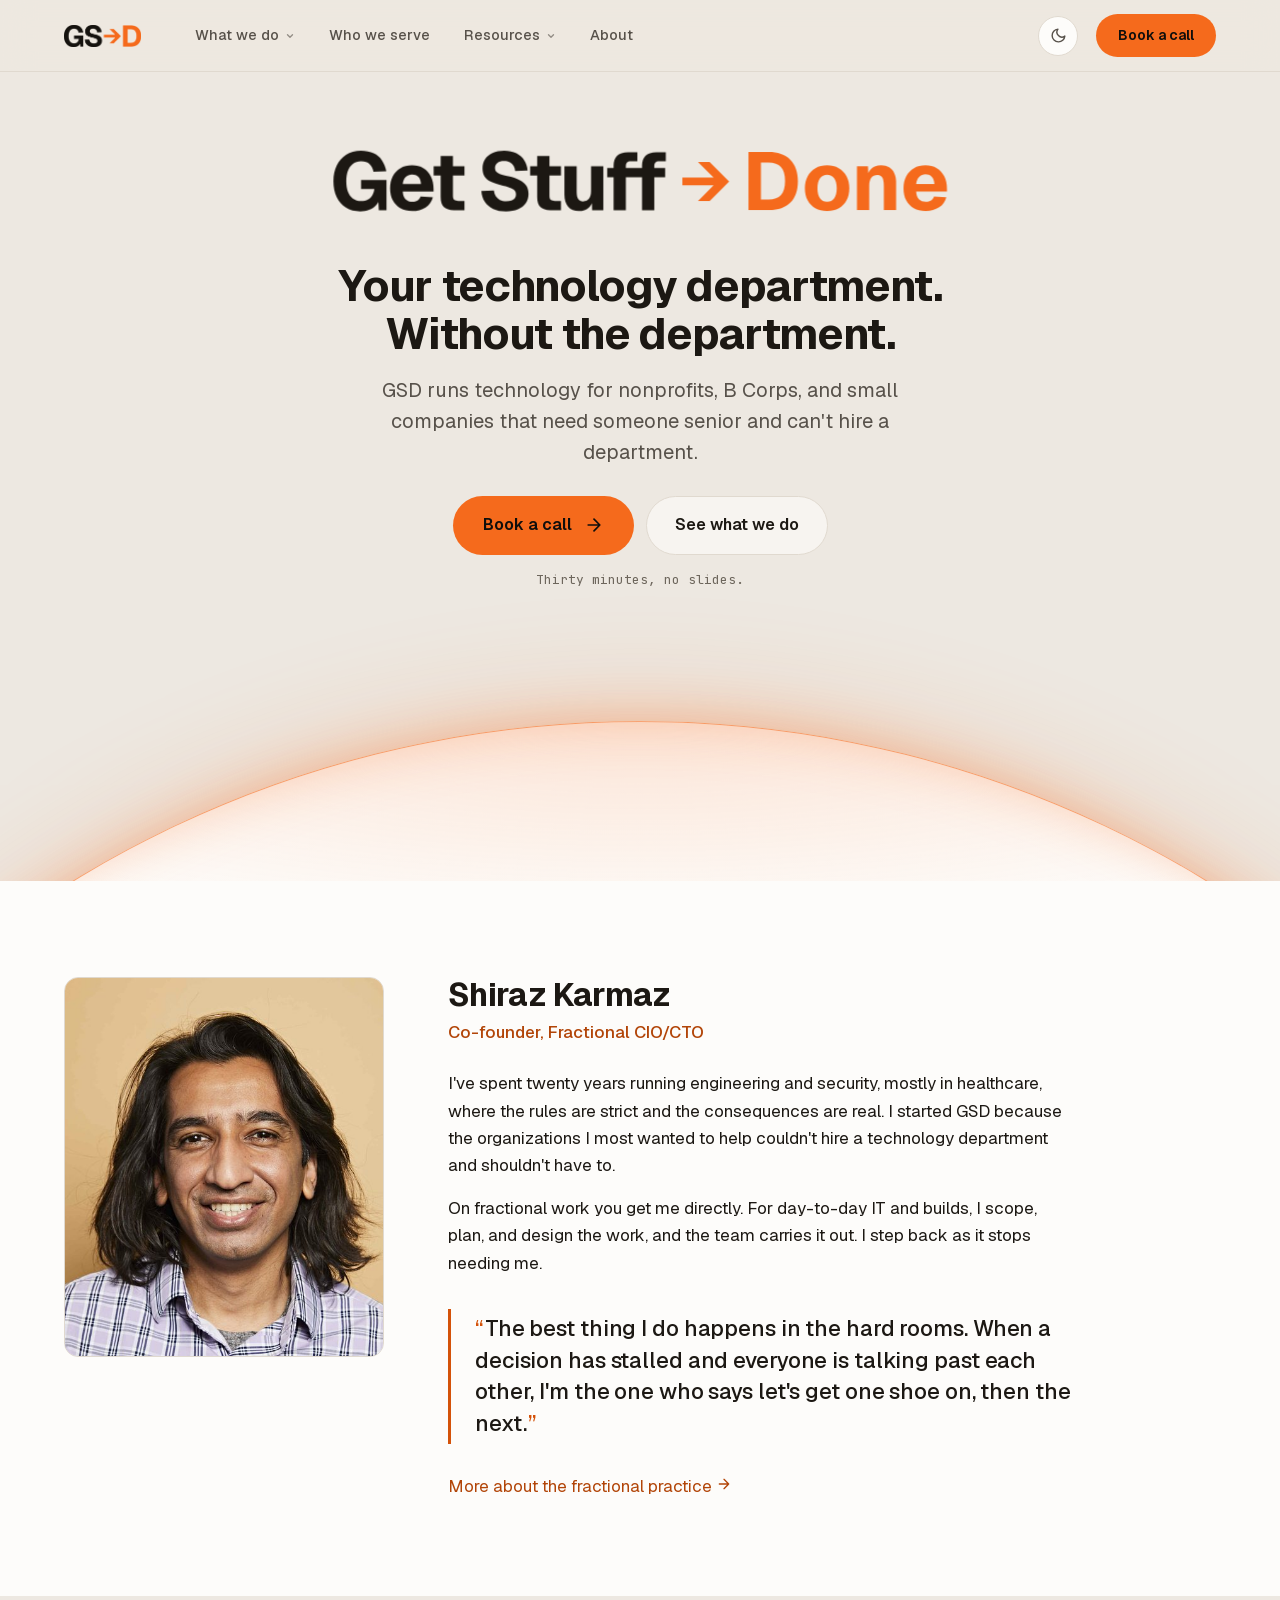
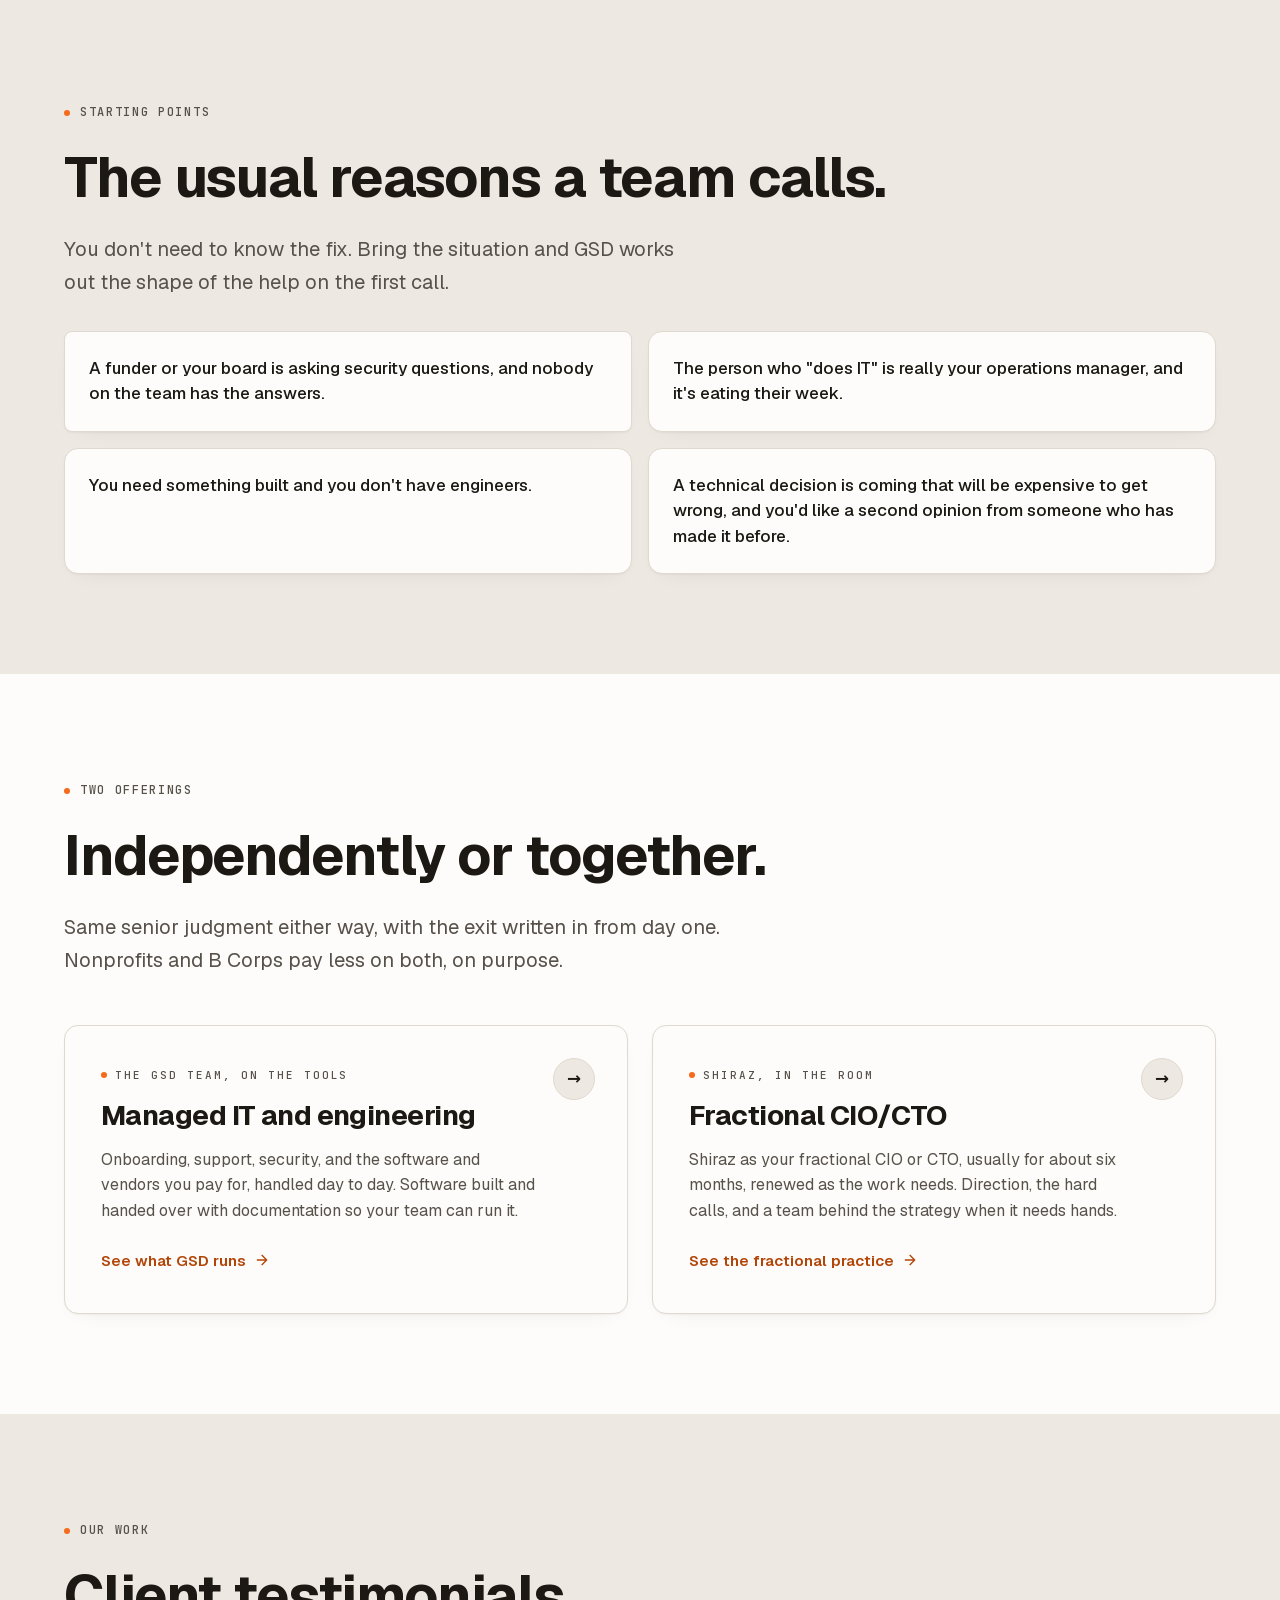
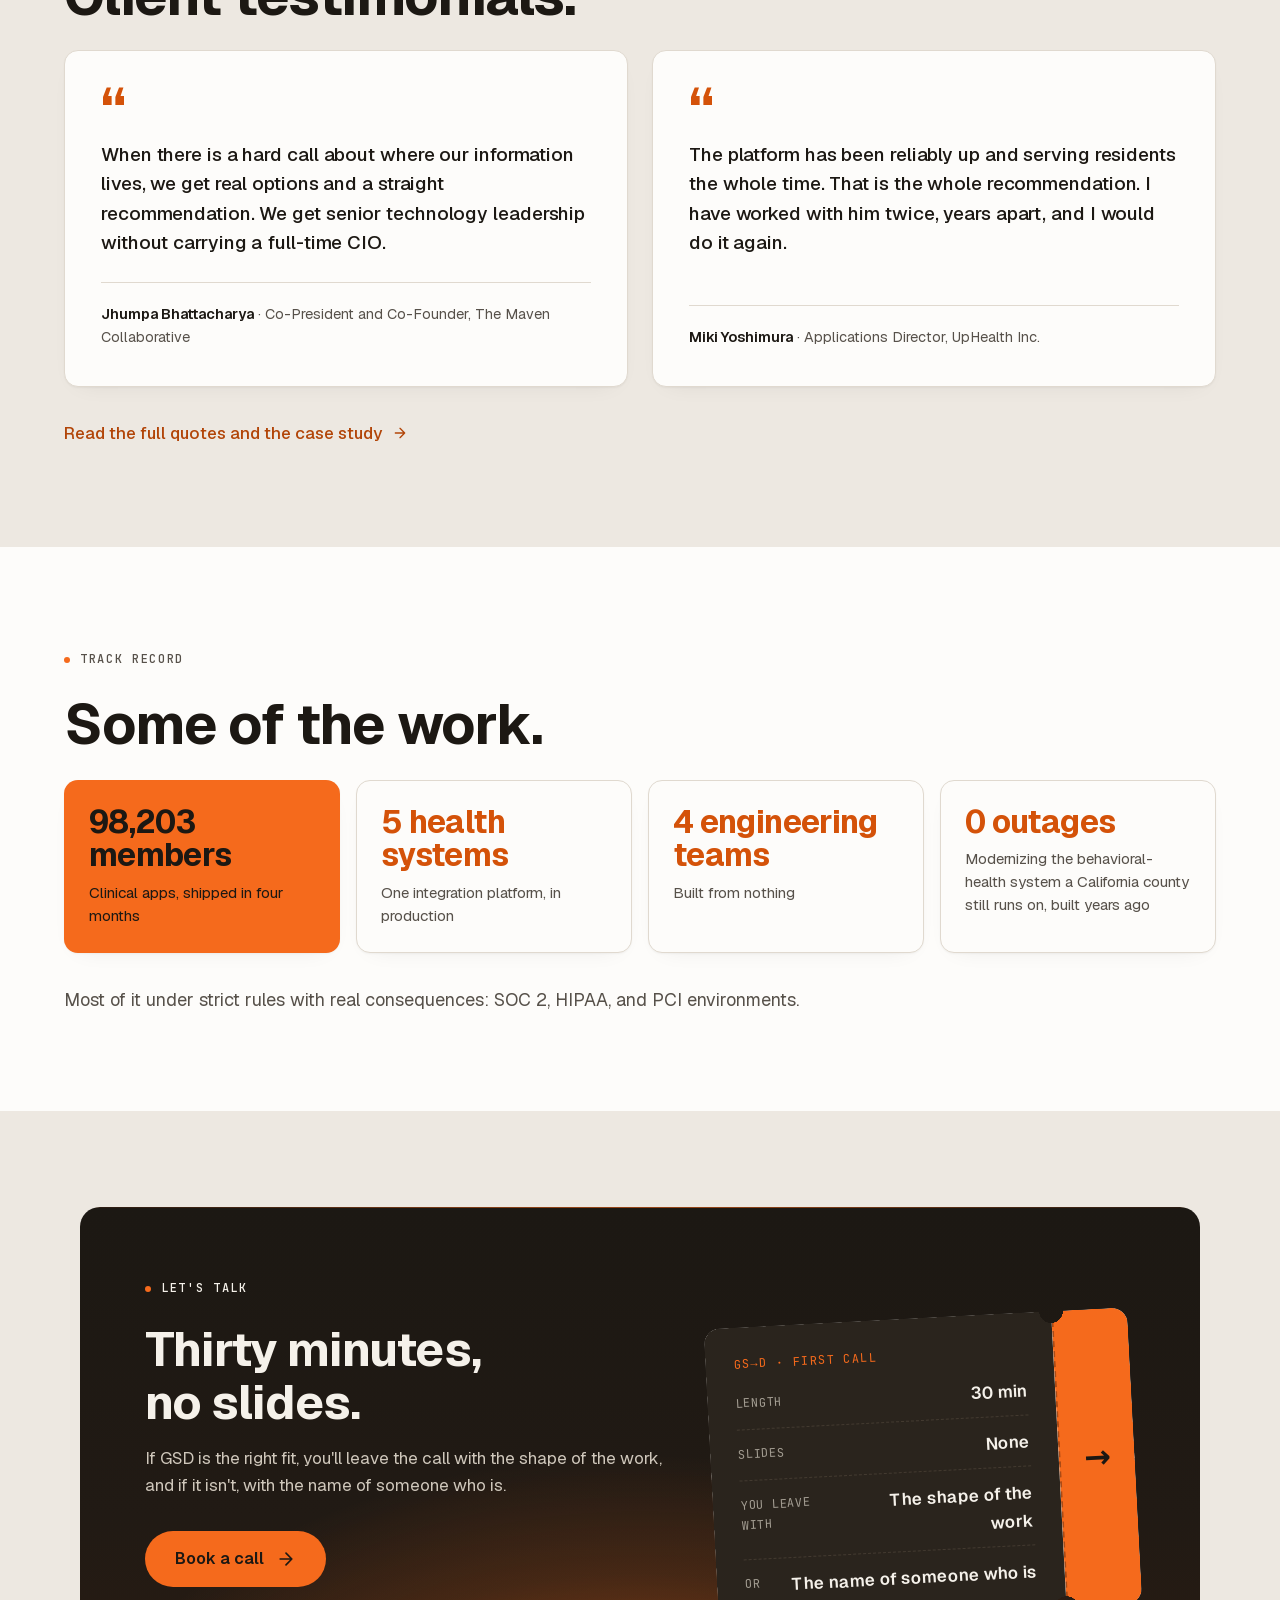
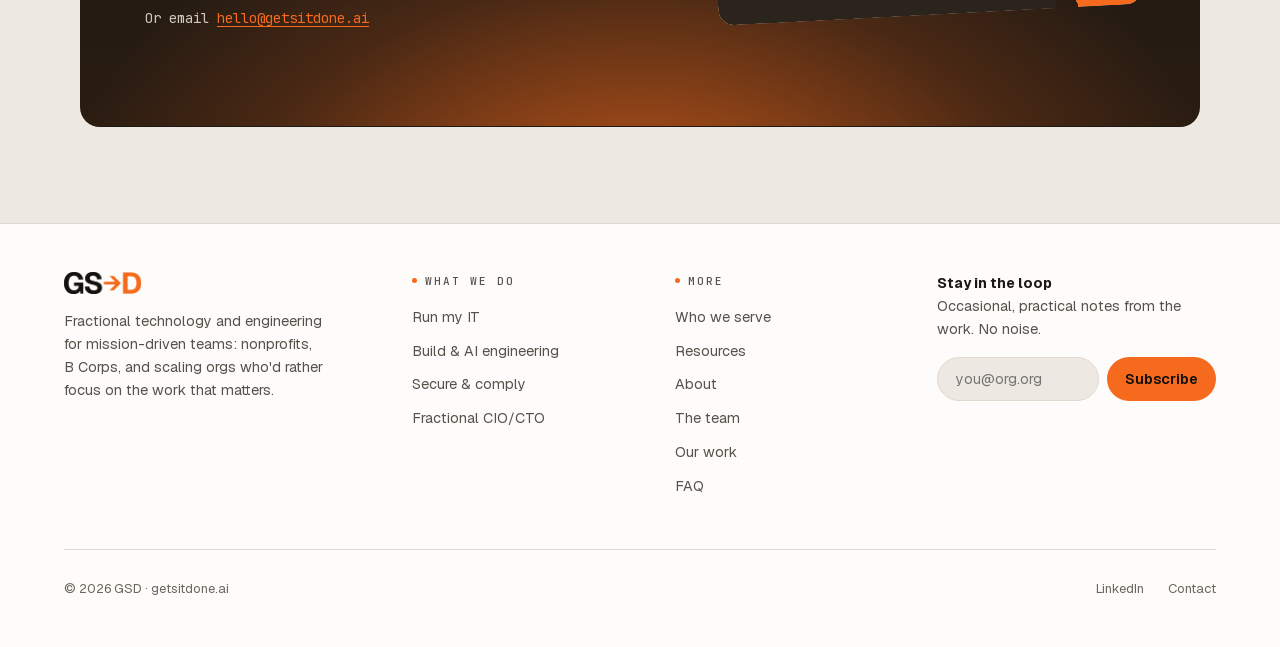
==== GSD-SHARE-PREVIEW/index.html @ 029f1a9d "Add files via upload" ====
<!DOCTYPE html><html lang="en"><head><meta name="robots" content="noindex, nofollow"><meta charset="UTF-8"><meta name="viewport" content="width=device-width, initial-scale=1.0"><title>GSD | Technology and engineering for mission-driven teams</title><meta name="description" content="GSD runs technology for nonprofits, B Corps, and small companies that need someone senior and can't hire a department. Managed IT, software builds, security, and fractional CIO/CTO leadership."><meta property="og:type" content="website"><meta property="og:title" content="GSD | Technology and engineering for mission-driven teams"><meta property="og:description" content="Managed IT, software builds, and security. Fractional CIO/CTO leadership from Shiraz Karmaz, who is on every engagement."><meta property="og:url" content="https://getsitdone.ai/index.html"><meta property="og:image" content="https://getsitdone.ai/og-image.png"><meta property="og:image:width" content="1200"><meta property="og:image:height" content="630"><meta property="og:site_name" content="GSD"><meta name="twitter:card" content="summary_large_image"><meta name="twitter:title" content="GSD | Technology and engineering for mission-driven teams"><meta name="twitter:description" content="Managed IT, software builds, and security. Fractional CIO/CTO leadership from Shiraz Karmaz, who is on every engagement."><meta name="twitter:image" content="https://getsitdone.ai/og-image.png"><link rel="canonical" href="https://getsitdone.ai/index.html"><link rel="icon" type="image/svg+xml" href="favicon.svg"><link rel="preload" href="fonts/geist.woff2" as="font" type="font/woff2" crossorigin><link rel="preload" href="fonts/jetbrains-mono.woff2" as="font" type="font/woff2" crossorigin><!-- No-FOUC: set theme before first paint. Default follows the OS (prefers-color-scheme);
       an explicit toggle choice in localStorage overrides it. --><script>try{var t=localStorage.getItem('gsd-theme');if(!t)t=matchMedia('(prefers-color-scheme: dark)').matches?'dark':'light';document.documentElement.setAttribute('data-theme',t)}catch(e){document.documentElement.setAttribute('data-theme','dark')}</script><script type="application/ld+json">{"@context":"https://schema.org","@graph":[{"@type":"Organization","@id":"https://getsitdone.ai/#organization","name":"GSD","alternateName":"Get Stuff Done","url":"https://getsitdone.ai","image":"https://getsitdone.ai/og-image.png","description":"Fractional technology and engineering for mission-driven teams: nonprofits, B Corps, and scaling orgs. Strategy, software build, security, and day-to-day operations.","disambiguatingDescription":"An AI-sensible engineering team and IT shop. Software across the stack, AI integration, security, and day-to-day operations.","sameAs":["https://www.linkedin.com/company/getsitdone/"],"founder":{"@id":"https://getsitdone.ai/#shiraz"},"contactPoint":{"@type":"ContactPoint","email":"hello@getsitdone.ai","contactType":"sales","availableLanguage":"English"},"areaServed":"United States","knowsAbout":["Managed IT services","Software engineering","AI engineering","Fractional CIO/CTO","Security and compliance"]},{"@type":"WebSite","@id":"https://getsitdone.ai/#website","url":"https://getsitdone.ai","name":"GSD","publisher":{"@id":"https://getsitdone.ai/#organization"},"inLanguage":"en-US"},{"@type":"Person","@id":"https://getsitdone.ai/#shiraz","name":"Shiraz Karmaz","jobTitle":"Co-founder, Fractional CIO/CTO","worksFor":{"@id":"https://getsitdone.ai/#organization"},"sameAs":["https://www.linkedin.com/in/shirazkarmaz/"],"knowsAbout":["Fractional CIO/CTO","SOC 2 Type I and Type II","HIPAA compliance","PCI readiness","Engineering leadership","Healthcare technology"]}]}</script><link rel="stylesheet" href="assets/Base.BTcVcs2p.css"></head><body><a href="#main" class="skip-link">Skip to content</a><nav class="nav"><div class="container nav-inner"><div class="nav-left"><a class="nav-logo" href="index.html" aria-label="GSD home"><span class="gsd-wordmark gsd-logo"><img class="gsd-logo-light" src="brand/gsd-logo-light.png" width="317" height="91" alt="GSD"><img class="gsd-logo-dark" src="brand/gsd-logo-dark.png" width="319" height="93" alt="GSD"></span></a><div class="nav-menu"><div class="nav-item"><a class="nav-trigger" href="what-we-do.html">What we do<svg class="caret" viewBox="0 0 12 12" fill="none" stroke="currentColor" stroke-width="1.6" stroke-linecap="round" stroke-linejoin="round" aria-hidden="true"><path d="M3 4.5L6 7.5L9 4.5"></path></svg></a><div class="nav-dropdown" role="menu"><a class="nav-dd-item" role="menuitem" href="run-it.html"><span class="nav-dd-body"><span class="nav-dd-label">Run my IT</span><span class="nav-dd-desc">Managed IT and day-to-day operations</span></span></a><a class="nav-dd-item" role="menuitem" href="build.html"><span class="nav-dd-body"><span class="nav-dd-label">Build &amp; AI engineering</span><span class="nav-dd-desc">Software built and shipped, AI-sensible</span></span></a><a class="nav-dd-item" role="menuitem" href="secure-comply.html"><span class="nav-dd-body"><span class="nav-dd-label">Secure &amp; comply</span><span class="nav-dd-desc">Security posture and readiness</span></span></a><a class="nav-dd-item" role="menuitem" href="fractional.html"><span class="nav-dd-body"><span class="nav-dd-label">Fractional CIO/CTO</span><span class="nav-dd-desc">Direction and the hard calls, from Shiraz</span></span></a></div></div><div class="nav-item"><a class="nav-trigger" href="who-we-serve.html">Who we serve</a></div><div class="nav-item"><a class="nav-trigger" href="resources.html">Resources<svg class="caret" viewBox="0 0 12 12" fill="none" stroke="currentColor" stroke-width="1.6" stroke-linecap="round" stroke-linejoin="round" aria-hidden="true"><path d="M3 4.5L6 7.5L9 4.5"></path></svg></a><div class="nav-dropdown" role="menu"><a class="nav-dd-item" role="menuitem" href="resources.html#where-you-stand"><span class="nav-dd-body"><span class="nav-dd-label">Where do you stand?</span><span class="nav-dd-desc">A short read on your current setup</span></span></a><a class="nav-dd-item" role="menuitem" href="our-work.html"><span class="nav-dd-body"><span class="nav-dd-label">Our work</span><span class="nav-dd-desc">Testimonials and case studies</span></span></a></div></div><div class="nav-item"><a class="nav-trigger" href="about.html">About</a></div></div></div><div class="nav-right"><button class="theme-toggle" type="button" aria-label="Switch to dark mode" title="Switch to dark mode"><svg class="icon-sun" viewBox="0 0 24 24" fill="none" stroke="currentColor" stroke-width="2" stroke-linecap="round" stroke-linejoin="round" aria-hidden="true"><circle cx="12" cy="12" r="4"></circle><path d="M12 2v2M12 20v2M4.93 4.93l1.41 1.41M17.66 17.66l1.41 1.41M2 12h2M20 12h2M4.93 19.07l1.41-1.41M17.66 6.34l1.41-1.41"></path></svg><svg class="icon-moon" viewBox="0 0 24 24" fill="none" stroke="currentColor" stroke-width="2" stroke-linecap="round" stroke-linejoin="round" aria-hidden="true" style="display:none"><path d="M21 12.79A9 9 0 1 1 11.21 3 7 7 0 0 0 21 12.79z"></path></svg></button><a class="nav-cta" href="contact.html">Book a call</a><button class="nav-mobile-toggle" type="button" aria-expanded="false" aria-controls="nav-mobile-panel">Menu</button></div></div><div class="nav-mobile-panel closed" id="nav-mobile-panel"><div class="container"><div class="nm-group"><a class="nm-head" href="what-we-do.html">What we do</a><a class="nm-link" href="run-it.html">Run my IT</a><a class="nm-link" href="build.html">Build &amp; AI engineering</a><a class="nm-link" href="secure-comply.html">Secure &amp; comply</a><a class="nm-link" href="fractional.html">Fractional CIO/CTO</a></div><div class="nm-group"><a class="nm-link" href="who-we-serve.html">Who we serve</a></div><div class="nm-group"><a class="nm-head" href="resources.html">Resources</a><a class="nm-link" href="resources.html#where-you-stand">Where do you stand?</a><a class="nm-link" href="our-work.html">Our work</a></div><div class="nm-group"><a class="nm-link" href="about.html">About</a></div></div></div></nav><div id="main"><section class="hero hero-v2"><div class="container hero-v2-inner"><div class="hero-mark"><svg class="hero-wordmark" viewBox="0 0 929 159" role="img" aria-labelledby="hero-wordmark-title" xmlns="http://www.w3.org/2000/svg"><title id="hero-wordmark-title">Get Stuff Done</title><path class="hw-text" d="M45.3044 124.959C36.8966 124.959 29.7132 123.041 23.7542 119.204C17.7953 115.368 13.1832 110.062 9.918 103.286C6.73445 96.4296 5.14267 88.5523 5.14267 79.6547C5.14267 70.9203 6.77526 63.1247 10.0404 56.2678C13.3056 49.4109 17.9993 44.0233 24.1216 40.1051C30.3254 36.1053 37.7537 34.1053 46.4064 34.1053C53.9164 34.1053 60.2427 35.3706 65.3853 37.9011C70.6096 40.35 74.7728 43.8601 77.8747 48.4313C80.9766 53.0026 83.1398 58.3901 84.3642 64.594L65.1404 65.4511C64.2425 60.635 62.3242 56.8392 59.3856 54.0638C56.5285 51.2067 52.243 49.7782 46.5289 49.7782C41.5495 49.7782 37.3864 51.0843 34.0396 53.6964C30.7744 56.3086 28.3255 59.8595 26.6929 64.3491C25.1419 68.8387 24.3664 73.9406 24.3664 79.6547C24.3664 85.4504 25.1419 90.593 26.6929 95.0827C28.3255 99.4907 30.7744 102.96 34.0396 105.49C37.3864 108.021 41.6719 109.286 46.8962 109.286C50.7328 109.286 54.0388 108.511 56.8142 106.96C59.6713 105.409 61.8753 103.286 63.4262 100.593C65.0588 97.8989 66.0384 94.8378 66.3649 91.4093H46.5289V77.818H84.6091V123H73.0993L72.1198 104.388L74.3238 105.368C73.5075 109.205 71.7116 112.592 68.9362 115.531C66.1608 118.47 62.7324 120.796 58.6509 122.51C54.651 124.143 50.2022 124.959 45.3044 124.959ZM123.062 124.469C116.369 124.469 110.532 123.082 105.553 120.306C100.655 117.449 96.8185 113.449 94.0431 108.307C91.3493 103.164 90.0024 97.1234 90.0024 90.1849C90.0024 83.2464 91.3493 77.2466 94.0431 72.1855C96.8185 67.0429 100.655 63.043 105.553 60.186C110.451 57.329 116.246 55.9004 122.94 55.9004C129.47 55.9004 135.144 57.329 139.96 60.186C144.776 63.043 148.49 67.1245 151.102 72.4304C153.796 77.7364 155.143 84.0627 155.143 91.4093V95.0827H108.981C109.226 100.307 110.614 104.184 113.144 106.715C115.757 109.245 119.185 110.511 123.43 110.511C126.532 110.511 129.103 109.858 131.144 108.552C133.266 107.245 134.776 105.246 135.674 102.552L154.163 103.654C152.449 110.184 148.817 115.286 143.266 118.959C137.715 122.633 130.98 124.469 123.062 124.469ZM108.981 83.8178H136.286C136.042 79.0016 134.695 75.4099 132.246 73.0427C129.878 70.6754 126.777 69.4918 122.94 69.4918C119.103 69.4918 115.92 70.757 113.389 73.2876C110.94 75.7364 109.471 79.2465 108.981 83.8178ZM185.522 123C178.746 123 173.767 121.449 170.583 118.347C167.4 115.164 165.808 110.143 165.808 103.286V41.9418H184.175V101.082C184.175 104.266 184.828 106.429 186.134 107.572C187.521 108.715 189.562 109.286 192.256 109.286H201.439V123H185.522ZM155.278 71.0835V57.3698H201.439V71.0835H155.278ZM263.868 124.959C256.358 124.959 249.909 123.694 244.522 121.163C239.134 118.633 234.93 115.082 231.91 110.511C228.889 105.939 227.175 100.552 226.767 94.348L245.501 93.4909C245.991 96.9193 246.97 99.858 248.44 102.307C249.991 104.674 252.031 106.47 254.562 107.694C257.174 108.919 260.358 109.531 264.113 109.531C267.215 109.531 269.827 109.164 271.949 108.429C274.153 107.694 275.827 106.592 276.969 105.123C278.112 103.572 278.684 101.695 278.684 99.4907C278.684 97.4499 278.194 95.6949 277.214 94.2256C276.235 92.6746 274.357 91.2869 271.582 90.0624C268.806 88.7564 264.725 87.4911 259.337 86.2667C251.909 84.5524 245.909 82.6341 241.338 80.5118C236.848 78.3894 233.583 75.7364 231.542 72.5529C229.502 69.2877 228.481 65.2062 228.481 60.3084C228.481 55.0841 229.747 50.5129 232.277 46.5947C234.889 42.6764 238.644 39.6153 243.542 37.4113C248.44 35.2073 254.276 34.1053 261.052 34.1053C268.235 34.1053 274.316 35.3706 279.296 37.9011C284.275 40.4316 288.153 43.9009 290.928 48.3089C293.785 52.7169 295.499 57.7779 296.071 63.492L277.459 64.4715C277.214 61.4513 276.398 58.8391 275.01 56.6351C273.623 54.3495 271.745 52.5944 269.378 51.37C267.011 50.1455 264.154 49.5333 260.807 49.5333C256.562 49.5333 253.215 50.4721 250.766 52.3495C248.399 54.227 247.215 56.6759 247.215 59.6962C247.215 61.8186 247.746 63.6144 248.807 65.0838C249.95 66.4715 251.787 67.6959 254.317 68.7571C256.929 69.8183 260.603 70.8387 265.337 71.8182C273.418 73.4508 279.786 75.5324 284.438 78.0629C289.173 80.5118 292.52 83.4504 294.479 86.8789C296.438 90.3073 297.418 94.2256 297.418 98.6336C297.418 104.021 296.03 108.715 293.254 112.715C290.561 116.633 286.683 119.653 281.622 121.776C276.643 123.898 270.725 124.959 263.868 124.959ZM330.135 123C323.36 123 318.38 121.449 315.197 118.347C312.013 115.164 310.422 110.143 310.422 103.286V41.9418H328.788V101.082C328.788 104.266 329.441 106.429 330.747 107.572C332.135 108.715 334.176 109.286 336.87 109.286H346.053V123H330.135ZM299.891 71.0835V57.3698H346.053V71.0835H299.891ZM372.787 124.469C366.012 124.469 360.706 122.306 356.869 117.98C353.114 113.572 351.237 107.45 351.237 99.6131V57.3698H369.603V95.3276C369.603 100.389 370.379 104.103 371.93 106.47C373.481 108.756 375.93 109.898 379.276 109.898C383.031 109.898 385.929 108.633 387.97 106.103C390.092 103.491 391.154 99.6131 391.154 94.4704V57.3698H409.52V123H392.745L392.256 104.144L394.582 104.633C393.602 111.164 391.276 116.102 387.603 119.449C383.929 122.796 378.991 124.469 372.787 124.469ZM424.918 123V56.5127C424.918 49.9823 426.673 44.9621 430.183 41.452C433.693 37.8603 439.162 36.0644 446.59 36.0644H460.549V49.7782H450.509C447.978 49.7782 446.141 50.4313 444.999 51.7373C443.856 52.9618 443.284 54.8393 443.284 57.3698V123H424.918ZM415.367 73.5324V59.8187H459.569V73.5324H415.367ZM467.528 123V56.5127C467.528 49.9823 469.283 44.9621 472.793 41.452C476.303 37.8603 481.773 36.0644 489.201 36.0644H503.16V49.7782H493.119C490.589 49.7782 488.752 50.4313 487.609 51.7373C486.466 52.9618 485.895 54.8393 485.895 57.3698V123H467.528ZM457.978 73.5324V59.8187H502.18V73.5324H457.978Z"></path><path class="hw-accent hw-done" d="M627.061 123V36.0644H657.06C671.182 36.0644 682.038 39.8602 689.63 47.4518C697.222 54.9617 701.017 65.696 701.017 79.6547C701.017 93.5317 697.262 104.225 689.752 111.735C682.324 119.245 671.671 123 657.794 123H627.061ZM645.672 107.327H657.06C665.468 107.327 671.671 105.082 675.671 100.593C679.753 96.0214 681.794 89.0013 681.794 79.5322C681.794 70.0632 679.753 63.0838 675.671 58.5942C671.671 54.023 665.468 51.7373 657.06 51.7373H645.672V107.327ZM744.799 124.469C738.105 124.469 732.269 123.082 727.289 120.306C722.31 117.449 718.433 113.449 715.657 108.307C712.882 103.164 711.494 97.1234 711.494 90.1849C711.494 83.2464 712.882 77.2466 715.657 72.1855C718.433 67.0429 722.31 63.043 727.289 60.186C732.269 57.329 738.105 55.9004 744.799 55.9004C751.493 55.9004 757.329 57.329 762.308 60.186C767.288 63.043 771.165 67.0429 773.941 72.1855C776.716 77.2466 778.104 83.2464 778.104 90.1849C778.104 97.1234 776.716 103.164 773.941 108.307C771.165 113.449 767.288 117.449 762.308 120.306C757.329 123.082 751.493 124.469 744.799 124.469ZM744.799 110.388C749.37 110.388 752.921 108.633 755.452 105.123C757.982 101.531 759.247 96.552 759.247 90.1849C759.247 83.8178 757.982 78.8792 755.452 75.3691C752.921 71.7774 749.37 69.9816 744.799 69.9816C740.228 69.9816 736.677 71.7774 734.146 75.3691C731.616 78.8792 730.35 83.8178 730.35 90.1849C730.35 96.552 731.616 101.531 734.146 105.123C736.677 108.633 740.228 110.388 744.799 110.388ZM789.54 123V57.3698H806.07L806.805 76.5936L804.478 75.9813C805.131 71.0835 806.437 67.1653 808.396 64.2267C810.437 61.288 812.968 59.1656 815.988 57.8596C819.008 56.5535 822.314 55.9004 825.906 55.9004C830.64 55.9004 834.64 56.9208 837.905 58.9616C841.252 61.0023 843.783 63.9001 845.497 67.6551C847.293 71.3284 848.191 75.6956 848.191 80.7567V123H829.824V86.8789C829.824 83.3688 829.538 80.3893 828.967 77.9404C828.396 75.4915 827.375 73.6549 825.906 72.4304C824.437 71.1244 822.396 70.4713 819.784 70.4713C815.947 70.4713 813.008 71.8998 810.968 74.7569C808.927 77.5323 807.907 81.573 807.907 86.8789V123H789.54ZM892.348 124.469C885.655 124.469 879.818 123.082 874.839 120.306C869.941 117.449 866.104 113.449 863.329 108.307C860.635 103.164 859.288 97.1234 859.288 90.1849C859.288 83.2464 860.635 77.2466 863.329 72.1855C866.104 67.0429 869.941 63.043 874.839 60.186C879.736 57.329 885.532 55.9004 892.226 55.9004C898.756 55.9004 904.429 57.329 909.246 60.186C914.062 63.043 917.776 67.1245 920.388 72.4304C923.082 77.7364 924.429 84.0627 924.429 91.4093V95.0827H878.267C878.512 100.307 879.9 104.184 882.43 106.715C885.042 109.245 888.471 110.511 892.716 110.511C895.818 110.511 898.389 109.858 900.43 108.552C902.552 107.245 904.062 105.246 904.96 102.552L923.449 103.654C921.735 110.184 918.102 115.286 912.552 118.959C907.001 122.633 900.266 124.469 892.348 124.469ZM878.267 83.8178H905.572C905.327 79.0016 903.98 75.4099 901.532 73.0427C899.164 70.6754 896.062 69.4918 892.226 69.4918C888.389 69.4918 885.206 70.757 882.675 73.2876C880.226 75.7364 878.757 79.2465 878.267 83.8178Z"></path><path class="hw-accent hw-arrow" d="M598 80.1621L568.838 51H551.338L574.662 74.3242H528V86H574.662L551.338 109.324H568.838L598 80.1621Z"></path></svg></div><h1 class="hero-v2-title">Your technology department.<br> Without the department.</h1><p class="hero-v2-sub">GSD runs technology for nonprofits, B Corps, and small companies that need someone senior and can't hire a department.</p><div class="hero-v2-actions"><a class="cta-button" href="contact.html">Book a call <svg width="20" height="20" viewBox="0 0 24 24" fill="none" stroke="currentColor" stroke-width="2" stroke-linecap="round" stroke-linejoin="round" aria-hidden="true"><path d="M5 12h14M12 5l7 7-7 7"></path></svg></a><a class="ghost-button" href="what-we-do.html">See what we do</a></div><p class="hero-v2-note">Thirty minutes, no slides.</p></div><div class="hero-stage" aria-hidden="true"><div class="hero-arc"></div></div></section><section class="bio-section"><div class="container"><div class="bio-grid"><div class="bio-portrait"><img src="shiraz.jpg" alt="Shiraz Karmaz" width="320" height="380" loading="lazy"></div><div class="bio-body"><h2 class="bio-name">Shiraz Karmaz</h2><p class="bio-role">Co-founder, Fractional CIO/CTO</p><p class="bio-text">I've spent twenty years running engineering and security, mostly in healthcare, where the rules are strict and the consequences are real. I started GSD because the organizations I most wanted to help couldn't hire a technology department and shouldn't have to.</p><p class="bio-text">On fractional work you get me directly. For day-to-day IT and builds, I scope, plan, and design the work, and the team carries it out. I step back as it stops needing me.</p><blockquote class="bio-quote">The best thing I do happens in the hard rooms. When a decision has stalled and everyone is talking past each other, I'm the one who says let's get one shoe on, then the next.</blockquote><div style="margin-top: 28px"><a class="service-cta" href="fractional.html">More about the fractional practice <svg width="16" height="16" viewBox="0 0 24 24" fill="none" stroke="currentColor" stroke-width="2" stroke-linecap="round" stroke-linejoin="round" aria-hidden="true"><path d="M5 12h14M12 5l7 7-7 7"></path></svg></a></div></div></div></div></section><section class="situations-section"><div class="container situations-grid"><div><span class="section-label">Starting points</span><h2 class="section-title">The usual reasons a team calls.</h2><p class="section-intro" style="margin-bottom: 0">You don't need to know the fix. Bring the situation and GSD works out the shape of the help on the first call.</p></div><ul class="situations situations-cards"><li>A funder or your board is asking security questions, and nobody on the team has the answers.</li><li>The person who "does IT" is really your operations manager, and it's eating their week.</li><li>You need something built and you don't have engineers.</li><li>A technical decision is coming that will be expensive to get wrong, and you'd like a second opinion from someone who has made it before.</li></ul></div></section><section class="segment-section"><div class="container"><span class="section-label">Two offerings</span><h2 class="section-title">Independently or together.</h2><p class="section-intro" style="margin-bottom: 0">Same senior judgment either way, with the exit written in from day one. Nonprofits and B Corps pay less on both, on purpose.</p><div class="segment-grid"><a class="segment-card smb" href="what-we-do.html"><span class="segment-tag">The GSD team, on the tools</span><h3>Managed IT and engineering</h3><p>Onboarding, support, security, and the software and vendors you pay for, handled day to day. Software built and handed over with documentation so your team can run it.</p><span class="seg-link">See what GSD runs <svg width="16" height="16" viewBox="0 0 24 24" fill="none" stroke="currentColor" stroke-width="2" stroke-linecap="round" stroke-linejoin="round" aria-hidden="true"><path d="M5 12h14M12 5l7 7-7 7"></path></svg></span></a><a class="segment-card ent" href="fractional.html"><span class="segment-tag">Shiraz, in the room</span><h3>Fractional CIO/CTO</h3><p>Shiraz as your fractional CIO or CTO, usually for about six months, renewed as the work needs. Direction, the hard calls, and a team behind the strategy when it needs hands.</p><span class="seg-link">See the fractional practice <svg width="16" height="16" viewBox="0 0 24 24" fill="none" stroke="currentColor" stroke-width="2" stroke-linecap="round" stroke-linejoin="round" aria-hidden="true"><path d="M5 12h14M12 5l7 7-7 7"></path></svg></span></a></div></div></section><section class="work-section"><div class="container"><span class="section-label">Our work</span><h2 class="section-title" style="max-width: 820px">Client testimonials.</h2><div class="work-grid"><a class="work-card" href="our-work.html"><blockquote>When there is a hard call about where our information lives, we get real options and a straight recommendation. We get senior technology leadership without carrying a full-time CIO.</blockquote><span class="work-who"><strong>Jhumpa Bhattacharya</strong> · Co-President and Co-Founder, The Maven Collaborative</span></a><a class="work-card" href="our-work.html"><blockquote>The platform has been reliably up and serving residents the whole time. That is the whole recommendation. I have worked with him twice, years apart, and I would do it again.</blockquote><span class="work-who"><strong>Miki Yoshimura</strong> · Applications Director, UpHealth Inc.</span></a></div><a class="service-cta" style="display: inline-flex; align-items: center; gap: 10px; margin-top: 32px; font-weight: 500" href="our-work.html">Read the full quotes and the case study <svg width="16" height="16" viewBox="0 0 24 24" fill="none" stroke="currentColor" stroke-width="2" stroke-linecap="round" stroke-linejoin="round" aria-hidden="true"><path d="M5 12h14M12 5l7 7-7 7"></path></svg></a></div></section><section class="prose-section" style="background: var(--bg-elevated)"><div class="container"><span class="section-label">Track record</span><h2 class="section-title" style="max-width: 820px">Some of the work.</h2><div class="record-grid"><div class="record-tile is-featured"><div class="stat-number">100,000 members</div><p>Clinical apps, shipped in four months</p></div><div class="record-tile"><div class="stat-number">5 health systems</div><p>One integration platform, in production</p></div><div class="record-tile"><div class="stat-number">4 engineering teams</div><p>Built from nothing</p></div><div class="record-tile"><div class="stat-number">0 outages</div><p>Modernizing the behavioral-health system a California county still runs on, built years ago</p></div></div><p class="prose" style="font-size: 1.125rem; max-width: 820px; margin-top: 32px">Most of it under strict rules with real consequences: SOC 2, HIPAA, and PCI environments.</p></div></section><section class="cta-section cta-ticket"><div class="container"><div class="cta-ticket-copy"><span class="section-label">Let's talk</span><h2>Thirty minutes, no slides.</h2><p>If GSD is the right fit, you'll leave the call with the shape of the work, and if it isn't, with the name of someone who is.</p><a class="cta-button" href="contact.html">Book a call <svg width="20" height="20" viewBox="0 0 24 24" fill="none" stroke="currentColor" stroke-width="2" stroke-linecap="round" stroke-linejoin="round" aria-hidden="true"><path d="M5 12h14M12 5l7 7-7 7"></path></svg></a><p class="cta-email">Or email <a href="mailto:hello@getsitdone.ai">hello@getsitdone.ai</a></p></div><div class="ticket" aria-hidden="true"><div class="ticket-main"><span class="ticket-kicker">GS→D · First call</span><div class="ticket-row"><span class="ticket-key">Length</span><span class="ticket-val">30 min</span></div><div class="ticket-row"><span class="ticket-key">Slides</span><span class="ticket-val">None</span></div><div class="ticket-row"><span class="ticket-key">You leave with</span><span class="ticket-val">The shape of the work</span></div><div class="ticket-row"><span class="ticket-key">Or</span><span class="ticket-val">The name of someone who is</span></div></div><div class="ticket-stub"><span class="ticket-arrow">→</span></div></div></div></section></div><footer><div class="container"><div class="footer-grid"><div class="footer-brand"><a class="footer-logo" href="index.html" aria-label="GSD home"><span class="gsd-wordmark gsd-logo"><img class="gsd-logo-light" src="brand/gsd-logo-light.png" width="317" height="91" alt="GSD"><img class="gsd-logo-dark" src="brand/gsd-logo-dark.png" width="319" height="93" alt="GSD"></span></a><p>Fractional technology and engineering for mission-driven teams: nonprofits, B Corps, and scaling orgs who'd rather focus on the work that matters.</p></div><div class="footer-col"><h5>What we do</h5><a href="run-it.html">Run my IT</a><a href="build.html">Build &amp; AI engineering</a><a href="secure-comply.html">Secure &amp; comply</a><a href="fractional.html">Fractional CIO/CTO</a></div><div class="footer-col"><h5>More</h5><a href="who-we-serve.html">Who we serve</a><a href="resources.html">Resources</a><a href="about.html">About</a><a href="about.html#team">The team</a><a href="our-work.html">Our work</a><a href="faq.html">FAQ</a></div><div class="footer-news"><h5>Stay in the loop</h5><p>Occasional, practical notes from the work. No noise.</p><form class="news-form" id="newsletter-form" novalidate><input type="email" name="email" placeholder="you@org.org" aria-label="Email address" required autocomplete="email"><!-- Honeypot: real users leave this blank; bots fill it. Hidden from view + a11y. --><input type="text" name="company" tabindex="-1" autocomplete="off" aria-hidden="true" style="position:absolute;left:-9999px;width:1px;height:1px;opacity:0"><button type="submit">Subscribe</button><div class="news-turnstile" id="newsletter-turnstile"></div></form><p class="news-status" id="newsletter-status" role="status" aria-live="polite" hidden></p></div></div><div class="footer-legal"><span class="copyright">© 2026 GSD · getsitdone.ai</span><div class="legal-links"><a href="https://www.linkedin.com/in/shirazkarmaz/" target="_blank" rel="noopener">LinkedIn</a><a href="contact.html">Contact</a></div></div></div></footer><script src="site.js" defer></script></body></html>
---- GSD-SHARE-PREVIEW/assets/Base.BTcVcs2p.css ----
@font-face{font-family:Geist;font-style:normal;font-weight:100 900;font-display:swap;src:url(../fonts/geist.woff2)format("woff2")}@font-face{font-family:JetBrains Mono;font-style:normal;font-weight:100 800;font-display:swap;src:url(../fonts/jetbrains-mono.woff2)format("woff2")}:root{color-scheme:dark;--bg:#0f0e0c;--bg-elevated:#181714;--bg-3:#221f1a;--bg-4:#2a2620;--bg-deep:#0a0908;--chat-client-bg:var(--bg-3);--text:#f5f1ea;--text-muted:#a39d92;--text-faint:#8a8276;--text-on-orange:#0f0e0c;--orange:#f56a1c;--orange-bright:#f67d39;--orange-text:#f56a1c;--orange-display:#f56a1c;--orange-glow:#f56a1c2e;--purple:#c4b5fd;--purple-dim:#7c3aed;--border:#2a2620;--border-purple:#3d3550;--ok:#6db688;--warm-status:#d4a574;--hot:#d97560;--info:#8fb8e6;--ok-bg:#6db6881a;--ok-border:#6db6884d;--warm-bg:#d4a5741a;--warm-border:#d4a5744d;--hot-bg:#d975601a;--hot-border:#d975604d;--info-bg:#8fb8e61a;--info-border:#8fb8e64d;--green:var(--ok);--green-bg:var(--ok-bg);--green-border:var(--ok-border);--red:var(--hot);--red-bg:var(--hot-bg);--red-border:var(--hot-border);--yellow:var(--warm-status);--focus-ring:var(--purple);--font-display:"Geist", ui-sans-serif, system-ui, sans-serif;--font-body:"Geist", ui-sans-serif, system-ui, sans-serif;--font-mono:"JetBrains Mono", ui-monospace, "SF Mono", Menlo, monospace}:root[data-theme=light]{color-scheme:light;--bg:#ede8e1;--bg-elevated:#fdfcfa;--bg-3:#e3ddd3;--bg-4:#d8d1c5;--chat-client-bg:var(--bg-3);--text:#1c1813;--text-muted:#57514a;--text-faint:#6d665c;--orange-bright:#f25e0b;--orange-text:#b24508;--orange-display:#d45209;--orange-glow:#f56a1c1f;--purple:#6d28d9;--border:#e0d9cf;--border-purple:#a79db0;--ok:#15803d;--warm-status:#a16207;--hot:#b91c1c;--info:#1d4ed8;--ok-bg:#15803d14;--ok-border:#15803d4d;--warm-bg:#a1620714;--warm-border:#a162074d;--hot-bg:#b91c1c14;--hot-border:#b91c1c4d;--info-bg:#1d4ed814;--info-border:#1d4ed84d;--green:var(--ok);--green-bg:var(--ok-bg);--green-border:var(--ok-border);--red:var(--hot);--red-bg:var(--hot-bg);--red-border:var(--hot-border);--yellow:var(--warm-status);--focus-ring:#6d28d9}*{box-sizing:border-box;margin:0;padding:0}html{scroll-behavior:smooth}a{text-decoration:none}body{font-family:var(--font-body);background:var(--bg);color:var(--text);-webkit-font-smoothing:antialiased;text-rendering:optimizelegibility;font-size:17px;font-weight:400;line-height:1.65;transition:background .4s,color .4s;overflow-x:hidden}h1,h2,h3{font-family:var(--font-display);letter-spacing:-.02em;font-weight:700;line-height:1.1}.container{width:100%;max-width:1200px;margin:0 auto;padding:0 24px}section{padding:120px 0}a:focus-visible,button:focus-visible,summary:focus-visible,input:focus-visible,select:focus-visible,textarea:focus-visible{outline:2px solid var(--focus-ring);outline-offset:3px;border-radius:2px}.skip-link{z-index:100;background:var(--orange);color:var(--text-on-orange);font-family:var(--font-display);border-radius:4px;padding:10px 16px;font-size:14px;font-weight:600;text-decoration:none;transition:top .2s;position:absolute;top:-100px;left:12px}.skip-link:focus-visible{top:12px}.sr-only{clip:rect(0,0,0,0);white-space:nowrap;border:0;width:1px;height:1px;margin:-1px;padding:0;position:absolute;overflow:hidden}@media (prefers-reduced-motion:reduce){*,:before,:after{scroll-behavior:auto!important;transition-duration:.001ms!important;animation-duration:.001ms!important;animation-iteration-count:1!important}}.nav{z-index:50;background:color-mix(in srgb, var(--bg) 85%, transparent);backdrop-filter:blur(12px);border-bottom:1px solid var(--border);padding:20px 0;position:fixed;top:0;left:0;right:0}.nav-inner{justify-content:space-between;align-items:center;display:flex}.nav-logo{font-family:var(--font-display);color:var(--text);cursor:pointer;white-space:nowrap;background:0 0;border:none;align-items:center;padding:0;font-size:1.25rem;font-weight:700;text-decoration:none;display:inline-flex}.nav-right{align-items:center;gap:18px;display:flex}.nav-link{font-family:var(--font-display);color:var(--text-muted);cursor:pointer;background:0 0;border:none;padding:0;font-size:.9rem;font-weight:500;text-decoration:none;transition:color .2s}.nav-link:hover,.nav-link.active{color:var(--text)}.nav-cta{font-family:var(--font-display);background:var(--orange);color:var(--text-on-orange);cursor:pointer;white-space:nowrap;border:none;border-radius:4px;padding:10px 24px;font-size:.875rem;font-weight:600;text-decoration:none;transition:background .2s}.nav-link{white-space:nowrap}.nav-cta:hover{background:var(--orange-bright)}.theme-toggle{background:var(--bg-elevated);border:1px solid var(--border);width:40px;height:40px;color:var(--text-muted);cursor:pointer;border-radius:50%;justify-content:center;align-items:center;transition:color .2s,border-color .2s,background .2s;display:inline-flex}.theme-toggle:hover{color:var(--orange-text);border-color:var(--orange)}.theme-toggle:focus-visible{outline:2px solid var(--orange);outline-offset:2px}.theme-toggle svg{width:17px;height:17px;transition:transform .3s}.theme-toggle:hover svg{transform:rotate(-15deg)}@media (prefers-reduced-motion:reduce){.theme-toggle svg{transition:none}.theme-toggle:hover svg{transform:none}}.hero{flex-direction:column;justify-content:center;min-height:100vh;padding-top:100px;padding-bottom:80px;display:flex}.hero h1{letter-spacing:-.025em;text-wrap:balance;margin-bottom:28px;font-size:clamp(2.75rem,8vw,6rem);line-height:1.05}.hero h1 .text{white-space:nowrap}.hero h1 .gsd-hero-arrow{color:var(--orange-display)}.hero h1 .done{color:var(--orange-display);white-space:nowrap}.hero-sub{color:var(--purple);max-width:800px;margin-bottom:20px;font-size:clamp(1.25rem,3vw,1.75rem);line-height:1.4}.hero-audience{color:var(--text-muted);max-width:600px;margin-bottom:48px;font-size:1.125rem}.hero-audience strong{color:var(--text);font-weight:500}.cta-row{flex-wrap:wrap;align-items:center;gap:24px;display:flex}.cta-button{background:var(--orange);color:var(--text-on-orange);font-family:var(--font-display);cursor:pointer;white-space:nowrap;border:none;border-radius:4px;align-items:center;gap:12px;padding:16px 32px;font-size:1rem;font-weight:600;text-decoration:none;transition:all .2s;display:inline-flex}.cta-button:hover{background:var(--orange-bright)}.cta-button:hover svg{transform:translate(4px)}.cta-button svg{transition:transform .2s}.cta-secondary{color:var(--text-muted);font-size:.95rem}.proof-bar{border-top:1px solid var(--border);border-bottom:1px solid var(--border);padding:48px 0}.proof-inner{color:var(--text-muted);flex-wrap:wrap;justify-content:center;align-items:center;gap:48px;font-size:.95rem;display:flex}.proof-item{align-items:center;gap:10px;display:flex}.proof-dot{background:var(--ok);border-radius:50%;width:8px;height:8px}.section-label{letter-spacing:.1em;text-transform:uppercase;color:var(--purple);font-size:13px;font-weight:500;font-family:var(--font-display);margin-bottom:24px}.section-title{margin-bottom:24px;font-size:clamp(2rem,5vw,3.5rem)}.section-intro{color:var(--text-muted);max-width:700px;margin-bottom:64px;font-size:clamp(1rem,2.5vw,1.25rem)}.what-we-do{background:var(--bg)}.how-it-works{background:var(--bg-elevated)}.what-you-get{background:var(--bg)}.pricing-signal{background:var(--bg-elevated);text-align:center}.differentiators{background:var(--bg)}.faq,.contact{background:var(--bg-elevated)}.chat-section{background:var(--bg);padding:80px 0}.scenario-grid{grid-template-columns:repeat(auto-fit,minmax(min(100%,320px),1fr));gap:24px;display:grid}.scenario-card{background:var(--bg-elevated);border:1px solid var(--border);border-radius:8px;padding:clamp(24px,5vw,40px) clamp(20px,4vw,32px);transition:all .3s}.scenario-card:hover{border-color:var(--purple)}.scenario-emoji{margin-bottom:16px;font-size:1.75rem}.scenario-card h3{color:var(--text);margin-bottom:12px;font-size:1.25rem}.scenario-card p{color:var(--text-muted);font-size:1rem;line-height:1.6}.chat-wrapper{max-width:600px;margin:0 auto}.chat-window{background:var(--bg-elevated);border:1px solid var(--border);border-radius:12px;overflow:hidden}.chat-header{border-bottom:1px solid var(--border);align-items:center;gap:12px;padding:16px 20px;display:flex}.chat-header-dot{background:var(--ok);border-radius:50%;width:10px;height:10px}.chat-header-info{font-family:var(--font-display);font-size:.95rem;font-weight:600}.chat-header-status{color:var(--text-muted);font-size:.75rem;font-weight:400}.chat-body{flex-direction:column;gap:16px;min-height:300px;padding:24px 20px;display:flex}.chat-msg{opacity:0;border-radius:12px;max-width:85%;padding:12px 16px;font-size:.95rem;line-height:1.5;animation:.4s forwards chatIn;transform:translateY(8px)}.chat-msg.client{background:var(--chat-client-bg);border:1px solid var(--border);border-bottom-left-radius:4px;align-self:flex-start}.chat-msg.gsd{background:var(--purple-dim);color:#fff;border-bottom-right-radius:4px;align-self:flex-end}.chat-msg .msg-name{margin-bottom:4px;font-size:.75rem;font-weight:600}.chat-msg.client .msg-name{color:var(--text-muted)}.chat-msg.gsd .msg-name{color:#ffffffeb}.chat-timestamp{text-align:center;color:var(--text-muted);font-size:.75rem;animation:.3s forwards chatIn}@keyframes chatIn{0%{opacity:0;transform:translateY(8px)}to{opacity:1;transform:translateY(0)}}.chat-caption{text-align:center;color:var(--text-muted);margin-top:24px;font-size:.95rem}.chat-caption strong{color:var(--text);font-weight:500}.steps-grid{grid-template-columns:repeat(auto-fit,minmax(min(100%,280px),1fr));gap:48px;display:grid}.step-number{font-family:var(--font-display);color:var(--orange-display);opacity:.3;margin-bottom:16px;font-size:3rem;font-weight:700}.step-item h3{margin-bottom:12px;font-size:1.25rem}.step-item p{color:var(--text-muted);font-size:1rem;line-height:1.6}.get-grid,.diff-grid{grid-template-columns:repeat(auto-fit,minmax(min(100%,280px),1fr));gap:48px 64px;display:grid}.get-item h3,.diff-item h3{margin-bottom:12px;font-size:1.25rem}.get-item p,.diff-item p{color:var(--text-muted);font-size:1rem;line-height:1.6}.pricing-desc{color:var(--text-muted);max-width:600px;margin:0 auto 32px;font-size:1.125rem;line-height:1.6}.pricing-note{color:var(--text-faint);max-width:500px;margin:24px auto 0;font-size:.875rem}.pricing-signal .section-title{margin-bottom:16px}.faq-list{max-width:820px;margin-top:16px}.faq-item{border-bottom:1px solid var(--border)}.faq-item:first-of-type{border-top:1px solid var(--border)}.faq-item summary{cursor:pointer;font-family:var(--font-display);color:var(--text);justify-content:space-between;align-items:center;gap:24px;padding:24px 0;font-size:1.0625rem;font-weight:600;list-style:none;transition:color .2s;display:flex}.faq-item summary::-webkit-details-marker{display:none}.faq-item summary:after{content:"+";font-family:var(--font-display);color:var(--orange-display);flex-shrink:0;font-size:1.5rem;font-weight:400;line-height:1;transition:transform .2s}.faq-item[open] summary:after{content:"−"}.faq-item .faq-answer{color:var(--text-muted);max-width:720px;padding:0 0 28px;font-size:1rem;line-height:1.7}.faq-item .faq-answer a{color:var(--purple);text-underline-offset:3px;text-decoration:underline}.contact-grid{grid-template-columns:1fr 1fr;align-items:start;gap:80px;display:grid}.contact-text{max-width:480px}.contact-text p{color:var(--text-muted);margin-bottom:32px;line-height:1.6}.contact-form{flex-direction:column;gap:24px;display:flex}.form-group{flex-direction:column;gap:8px;display:flex}.form-group label{color:var(--text-muted);font-size:.875rem;font-weight:500}.form-group input,.form-group select,.form-group textarea{background:var(--bg);border:1px solid var(--border);font-family:var(--font-body);color:var(--text);border-radius:4px;width:100%;padding:16px;font-size:1rem;transition:border-color .2s,background .4s,color .4s}.form-group select{appearance:none;background-image:url("data:image/svg+xml,%3Csvg xmlns='http://www.w3.org/2000/svg' width='12' height='12' fill='%23a39d92' viewBox='0 0 16 16'%3E%3Cpath d='M8 11L3 6h10z'/%3E%3C/svg%3E");background-position:right 16px center;background-repeat:no-repeat;padding-right:40px}:root[data-theme=light] .form-group select{background-image:url("data:image/svg+xml,%3Csvg xmlns='http://www.w3.org/2000/svg' width='12' height='12' fill='%234a4f58' viewBox='0 0 16 16'%3E%3Cpath d='M8 11L3 6h10z'/%3E%3C/svg%3E")}.form-group input:focus,.form-group select:focus,.form-group textarea:focus{border-color:var(--purple);outline:none}.form-group input{padding-right:40px}.form-group textarea{resize:vertical;min-height:120px}.submit-button{background:var(--orange);color:var(--text-on-orange);font-family:var(--font-display);cursor:pointer;border:none;border-radius:4px;align-self:flex-start;padding:16px 32px;font-size:1rem;font-weight:600;transition:all .2s}.submit-button:hover{background:var(--orange-bright)}.submit-button:disabled{opacity:.6;cursor:not-allowed}.form-message{border-radius:4px;padding:12px 16px;font-size:.9rem}.form-message.success{background:var(--ok-bg);border:1px solid var(--ok-border);color:var(--ok)}.form-message.error{background:var(--hot-bg);border:1px solid var(--hot-border);color:var(--hot)}footer{border-top:1px solid var(--border);padding:48px 0}.footer-content{flex-wrap:wrap;justify-content:space-between;align-items:center;gap:24px;display:flex}.footer-logo{font-family:var(--font-display);white-space:nowrap;align-items:center;font-size:1.25rem;font-weight:700;display:inline-flex}.footer-links{gap:32px;display:flex}.footer-links a{color:var(--text-muted);cursor:pointer;font-size:.875rem;text-decoration:none;transition:color .2s}.footer-links a:hover{color:var(--purple)}.about-hero{padding-top:160px;padding-bottom:80px}.about-hero-grid{grid-template-columns:280px 1fr;align-items:center;gap:64px;display:grid}.headshot{background:var(--bg-elevated);border:2px solid var(--border);border-radius:50%;width:280px;height:280px;overflow:hidden}.headshot img{object-fit:cover;width:100%;height:100%}.about-hero-text .role-label{letter-spacing:.1em;text-transform:uppercase;color:var(--purple);font-size:13px;font-weight:500;font-family:var(--font-display);margin-bottom:16px}.about-hero h1{margin-bottom:16px;font-size:clamp(2.5rem,6vw,4rem)}.about-hero .role{color:var(--orange-display);font-size:clamp(1.25rem,2.5vw,1.5rem);font-family:var(--font-display);margin-bottom:20px;font-weight:500}.about-hero .lead{color:var(--text-muted);max-width:600px;margin-bottom:28px;font-size:1.125rem;line-height:1.6}.about-hero-links{flex-wrap:wrap;align-items:center;gap:20px;display:flex}.about-hero-links a{color:var(--purple);font-size:.95rem;font-weight:500;font-family:var(--font-display);align-items:center;gap:6px;text-decoration:none;transition:color .2s;display:inline-flex}.about-hero-links a:hover{color:var(--text)}.bg-alt{background:var(--bg-elevated)}section.about-section{padding:96px 0}.about-section .section-title{margin-bottom:32px;font-size:clamp(1.75rem,4vw,2.75rem)}.prose{max-width:720px;color:var(--text-muted);font-size:1.0625rem;line-height:1.7}.prose p{margin-bottom:20px}.prose strong{color:var(--text);font-weight:500}.stats-strip{border-top:1px solid var(--border);border-bottom:1px solid var(--border);padding:56px 0}.stats-grid{grid-template-columns:repeat(auto-fit,minmax(min(100%,200px),1fr));gap:32px;display:grid}.stat-number{font-family:var(--font-display);color:var(--orange-display);letter-spacing:-.02em;margin-bottom:6px;font-size:clamp(1.75rem,4vw,2.5rem);font-weight:700;line-height:1.1}.stat-label{color:var(--text-muted);font-size:.9rem;line-height:1.4}.stats-strip.track-record .stats-grid{text-align:center}.track-compliance{text-align:center;font-family:var(--font-mono);letter-spacing:.03em;color:var(--text-faint);margin-top:32px;font-size:.8125rem}.capability-grid{grid-template-columns:repeat(auto-fit,minmax(min(100%,280px),1fr));gap:24px;display:grid}.capability-card{background:var(--bg);border:1px solid var(--border);border-radius:8px;padding:32px 28px}.capability-card .role-tag{font-family:var(--font-display);color:var(--orange-text);letter-spacing:.05em;text-transform:uppercase;margin-bottom:12px;font-size:.8rem;font-weight:600}.capability-card h3{color:var(--text);margin-bottom:12px;font-size:1.25rem}.capability-card p{color:var(--text);font-size:1rem;line-height:1.6}.engagement-grid{grid-template-columns:repeat(auto-fit,minmax(min(100%,240px),1fr));gap:40px;margin-top:24px;display:grid}.engagement-item h3{margin-bottom:10px;font-size:1.125rem}.engagement-item p{color:var(--text-muted);font-size:.95rem;line-height:1.6}.about-cta{text-align:center;background:var(--bg-elevated);padding:96px 0}.about-cta h2{margin-bottom:16px;font-size:clamp(1.75rem,4vw,2.5rem)}.about-cta p{color:var(--text-muted);max-width:540px;margin-bottom:32px;margin-left:auto;margin-right:auto}.nf-wrap{flex-direction:column;min-height:100vh;display:flex}.nf-nav{border-bottom:1px solid var(--border);background:0 0;padding:20px 0;position:static}.nf-main{flex:1;justify-content:center;align-items:center;padding:60px 0;display:flex}.terminal-block{width:100%;max-width:640px;margin:0 auto}.terminal-header{background:#181714;border:1px solid #2a2620;border-bottom:none;border-radius:8px 8px 0 0;align-items:center;gap:8px;padding:12px 16px;display:flex}.term-dot{border-radius:50%;width:12px;height:12px}.term-dot.r{background:#d97560}.term-dot.y{background:#d4a574}.term-dot.g{background:#6db688}.term-title{font-family:var(--font-mono);color:#a39d92;margin-left:12px;font-size:.8125rem}.terminal{background:var(--bg-deep);font-family:var(--font-mono);color:#f5f1ea;border:1px solid #2a2620;border-radius:0 0 8px 8px;min-height:320px;padding:24px;font-size:.95rem;line-height:1.7}.term-line{opacity:0;flex-wrap:wrap;align-items:baseline;gap:12px;transition:opacity .25s,transform .25s;display:flex;transform:translateY(4px)}.term-line.show{opacity:1;transform:translateY(0)}.prompt{color:#c4b5fd;flex-shrink:0}.check-line{width:100%}.check-status{opacity:0;margin-left:auto;transition:opacity .2s}.check-status.show{opacity:1}.check-status.fail{color:#d97560}.verdict{color:var(--orange);margin-top:16px;font-weight:500}.verdict-real{color:#a39d92;margin-top:4px;font-style:italic}.cursor{background:var(--orange);vertical-align:text-bottom;width:8px;height:1.1em;margin-left:2px;animation:1s steps(2,end) infinite blink;display:inline-block}@keyframes blink{to{opacity:0}}.nf-actions{flex-wrap:wrap;justify-content:center;gap:16px;margin-top:40px;display:flex}.btn-primary{background:var(--orange);color:var(--text-on-orange);font-family:var(--font-display);cursor:pointer;border:none;border-radius:4px;align-items:center;gap:10px;padding:14px 28px;font-size:1rem;font-weight:600;text-decoration:none;transition:background .2s;display:inline-flex}.btn-primary:hover{background:var(--orange-bright)}.btn-secondary{color:var(--purple);font-family:var(--font-display);cursor:pointer;background:0 0;border:none;align-items:center;gap:10px;padding:14px 28px;font-size:1rem;font-weight:500;text-decoration:none;transition:color .2s;display:inline-flex}.btn-secondary:hover{color:var(--text)}.how-i-work-section{padding:96px 0}.posture-h2{letter-spacing:-.025em;text-wrap:balance;max-width:1100px;margin-bottom:0;font-size:clamp(2rem,5vw,3.5rem);line-height:1.05}.posture-h2>span{display:block}.how-i-work-section .section-intro{max-width:760px;color:var(--text-muted);font-size:1.0625rem;line-height:1.7}.arms-section{background:var(--bg-elevated);padding:96px 0}.arms-grid{grid-template-columns:repeat(auto-fit,minmax(min(100%,420px),1fr));gap:24px;margin-top:8px;display:grid}.arm-card{background:var(--bg);border:1px solid var(--border);border-radius:8px;flex-direction:column;gap:18px;padding:40px 36px;transition:border-color .2s,transform .3s;display:flex}.arm-card:hover{border-color:var(--purple)}.arm-card.it-shop{border-top:3px solid var(--purple)}.arm-card.engineering{border-top:3px solid var(--orange-display)}.arm-tag{font-family:var(--font-mono);letter-spacing:.18em;text-transform:uppercase;color:var(--text-muted);font-size:11px;font-weight:500}.it-shop .arm-tag{color:var(--purple)}.engineering .arm-tag{color:var(--orange-display)}.arm-card h3{font-family:var(--font-display);letter-spacing:-.02em;color:var(--text);margin:0;font-size:1.625rem;font-weight:700}.arm-lead{color:var(--text);margin-bottom:6px;font-size:1.0625rem;line-height:1.5}.arm-list{flex-direction:column;gap:10px;margin:0;padding:0;list-style:none;display:flex}.arm-list li{color:var(--text-muted);padding-left:22px;font-size:.9375rem;line-height:1.5;position:relative}.arm-list li:before{content:"▸";color:var(--orange-display);font-family:var(--font-mono);position:absolute;top:0;left:0}.it-shop .arm-list li:before{color:var(--purple)}.arm-ai{background:var(--bg-elevated);border:1px solid var(--border);color:var(--text-muted);border-radius:4px;margin-top:auto;padding:16px 18px;font-size:.9rem;line-height:1.55}.arm-ai-label{font-family:var(--font-mono);letter-spacing:.18em;text-transform:uppercase;color:var(--text);margin-bottom:6px;font-size:10px;font-weight:500;display:block}.arm-ai-label:before{content:"// ";opacity:.7;color:var(--purple)}.hero h1{flex-wrap:wrap;align-items:center;gap:0 .16em;display:flex}.hero.fractional h1,.hero.fractional .h1{display:block}.gsd-wordmark{font-family:var(--font-display);letter-spacing:-.025em;white-space:nowrap;color:var(--text);align-items:center;gap:.08em;font-weight:700;line-height:1;display:inline-flex}.gsd-logo img{width:auto;height:22px;display:block}.gsd-logo .gsd-logo-dark,:root[data-theme=dark] .gsd-logo .gsd-logo-light{display:none}:root[data-theme=dark] .gsd-logo .gsd-logo-dark{display:block}.gsd-wm-gs{color:var(--text)}.gsd-wm-d{color:var(--orange-text)}.gsd-arrow{flex-shrink:0;width:.78em;height:.39em;display:inline-block}.gsd-wm-arrow{color:var(--orange-text)}.gsd-eyebrow{font-family:var(--font-mono);letter-spacing:.18em;text-transform:uppercase;color:var(--purple);margin-bottom:28px;font-size:11px;font-weight:500;display:inline-block}.gsd-eyebrow:before{content:"// ";opacity:.7}.hero.fractional{min-height:auto;padding-top:160px;padding-bottom:100px}.hero.fractional h1{letter-spacing:-.025em;text-wrap:balance;max-width:1000px;margin-bottom:24px;font-size:clamp(2.5rem,6.5vw,4.75rem)}.hero.fractional .hero-sub{color:var(--purple);max-width:760px;margin-bottom:16px;font-size:clamp(1.125rem,2.2vw,1.5rem);line-height:1.45}.hero.fractional .hero-form{color:var(--text-muted);max-width:680px;margin-bottom:40px;font-size:1.0625rem;line-height:1.6}.hero.fractional .cta-row{margin-top:8px}.hero-rolenote{max-width:620px;color:var(--text-faint);margin-top:28px;font-size:.95rem;line-height:1.6}.hero-rolenote strong{color:var(--text-muted);font-weight:500}.mission-section{padding:96px 0}.mission-grid{grid-template-columns:1.1fr .9fr;align-items:start;gap:64px;display:grid}.mission-lead .section-title{text-wrap:balance;margin-bottom:24px;font-size:clamp(1.75rem,4vw,2.75rem)}.mission-body{color:var(--text-muted);max-width:560px;font-size:1.0625rem;line-height:1.7}.mission-body strong{color:var(--text);font-weight:500}.mission-points{flex-direction:column;gap:32px;padding-top:6px;display:flex}.mission-point .why-glyph{font-family:var(--font-mono);color:var(--orange-display);letter-spacing:.05em;margin-bottom:10px;font-size:.875rem;font-weight:500;display:block}.mission-point h3{font-family:var(--font-display);letter-spacing:-.01em;color:var(--text);margin-bottom:8px;font-size:1.0625rem;font-weight:700}.mission-point p{color:var(--text-muted);font-size:.95rem;line-height:1.6}@media (width<=768px){.mission-grid{grid-template-columns:1fr;gap:40px}}.stats-strip.tight{padding:64px 0}.stats-strip.tight .stat-number{font-size:clamp(2rem,5vw,3rem);font-weight:700}.stats-strip.tight .stat-sub{color:var(--text-muted);margin-top:6px;font-size:.85rem;line-height:1.5;display:block}.stats-strip.tight .stat-label{color:var(--text);font-size:.95rem;font-weight:500}.prose-section{padding:96px 0}.prose-section .prose{max-width:760px}.prose-section .prose p{margin-bottom:22px}.prose-section .prose .alameda{border-left:2px solid var(--purple);color:var(--text);margin-top:32px;padding-left:20px;font-size:1.0625rem;display:block}.prose-section .prose .alameda strong{color:var(--orange-text);font-weight:500}.roles-section{padding:96px 0}.roles-section .capability-card{background:var(--bg-elevated)}.roles-section .capability-card .role-tag.primary{color:var(--orange-text)}.roles-section .capability-card .role-tag.also{color:var(--purple)}.bio-section{background:var(--bg-elevated);padding:96px 0}.bio-grid{grid-template-columns:320px 1fr;align-items:start;gap:64px;display:grid}.bio-portrait{border:1px solid var(--border);background:var(--bg);border-radius:8px;width:320px;height:380px;overflow:hidden}.bio-portrait img{object-fit:cover;width:100%;height:100%}.bio-body .bio-name{font-family:var(--font-display);letter-spacing:-.02em;margin-bottom:6px;font-size:clamp(1.5rem,3vw,2rem);font-weight:700}.bio-body .bio-role{font-family:var(--font-display);color:var(--orange-display);margin-bottom:24px;font-weight:500}.bio-body .bio-text{color:var(--text);max-width:620px;margin-bottom:32px;font-size:1.0625rem;line-height:1.6}.bio-body .bio-text strong{color:var(--orange-display);font-weight:500}.bio-quote{border-left:3px solid var(--orange-display);font-family:var(--font-display);color:var(--text);letter-spacing:-.005em;max-width:640px;padding:4px 0 4px 24px;font-size:clamp(1.125rem,1.8vw,1.375rem);font-weight:500;line-height:1.45}.bio-quote:before{content:"“";color:var(--orange-display);margin-right:2px}.bio-quote:after{content:"”";color:var(--orange-display);margin-left:2px}.engagement-cards{grid-template-columns:repeat(auto-fit,minmax(min(100%,260px),1fr));gap:24px;margin-top:16px;display:grid}.engagement-card{background:var(--bg-elevated);border:1px solid var(--border);border-radius:8px;padding:32px 28px;transition:border-color .2s,transform .3s}.engagement-card .step-numeral{font-family:var(--font-mono);letter-spacing:.18em;color:var(--purple);margin-bottom:14px;font-size:.75rem;font-weight:500}.engagement-card h3{font-family:var(--font-display);letter-spacing:-.01em;margin-bottom:10px;font-size:1.125rem;font-weight:700}.engagement-card p{color:var(--text-muted);font-size:.9375rem;line-height:1.6}.also-section{border-top:1px solid var(--border);border-bottom:1px solid var(--border);padding:80px 0}.also-inner{grid-template-columns:240px 1fr auto;align-items:center;gap:56px;display:grid}.also-inner .also-eyebrow{margin:0}.also-inner h3{font-family:var(--font-display);letter-spacing:-.015em;color:var(--text);margin-bottom:8px;font-size:clamp(1.25rem,2vw,1.625rem);font-weight:700}.also-inner p{color:var(--text-muted);max-width:640px;font-size:1rem;line-height:1.6}.also-inner .also-link{color:var(--orange-display);font-family:var(--font-display);white-space:nowrap;align-items:center;gap:8px;font-size:1rem;font-weight:600;text-decoration:none;transition:color .2s;display:inline-flex}.also-inner .also-link:hover svg{transform:translate(4px)}.cta-section{background:var(--bg);text-align:center;padding:120px 0}.cta-section h2{letter-spacing:-.02em;text-wrap:balance;max-width:760px;margin-bottom:16px;margin-left:auto;margin-right:auto;font-size:clamp(1.875rem,4vw,2.75rem)}.cta-section p{color:var(--text-muted);max-width:560px;margin:0 auto 32px;font-size:1.0625rem;line-height:1.6}.cta-section .cta-email{color:var(--text-muted);font-family:var(--font-mono);margin-top:20px;font-size:.875rem;display:block}.cta-section .cta-email a{color:var(--purple);text-decoration:none}.cta-section .cta-email a:hover{color:var(--text)}.why-grid{grid-template-columns:repeat(auto-fit,minmax(min(100%,260px),1fr));gap:48px 56px;display:grid}.why-item h3{font-family:var(--font-display);letter-spacing:-.01em;color:var(--text);margin-bottom:12px;font-size:1.125rem;font-weight:700}.why-item .why-glyph{font-family:var(--font-mono);color:var(--orange-display);letter-spacing:.05em;margin-bottom:14px;font-size:.875rem;font-weight:500;display:block}.why-item p{color:var(--text);font-size:1rem;line-height:1.65}.kit-switcher{background:color-mix(in srgb, var(--bg) 92%, transparent);backdrop-filter:blur(12px);border:1px solid var(--border);z-index:100;font-family:var(--font-display);border-radius:9999px;gap:4px;padding:4px;font-size:12px;font-weight:500;display:flex;position:fixed;bottom:20px;left:50%;transform:translate(-50%)}.kit-switcher button{cursor:pointer;color:var(--text-muted);font:inherit;background:0 0;border:none;border-radius:9999px;padding:8px 16px;transition:all .15s}.kit-switcher button:hover{color:var(--text)}.kit-switcher button.on{background:var(--orange);color:var(--text-on-orange)}@media (width<=1024px){.contact-grid{gap:48px}}@media (width<=768px){section{padding:80px 0}.hero{min-height:auto;padding-top:100px;padding-bottom:60px}.contact-grid{grid-template-columns:1fr;gap:48px}.about-hero-grid{grid-template-columns:1fr;gap:32px}.headshot{width:180px;height:180px}.nav-right{gap:12px}.bio-grid{grid-template-columns:1fr;gap:32px}.bio-portrait{width:100%;max-width:280px;height:320px}.also-inner{grid-template-columns:1fr;gap:20px}.hero.fractional{padding-top:120px;padding-bottom:60px}}.nav-left{align-items:center;gap:40px;display:flex}.nav-menu{align-items:center;gap:6px;display:flex}.nav-item{position:relative}.nav-trigger{font-family:var(--font-display);color:var(--text-muted);cursor:pointer;white-space:nowrap;background:0 0;border:none;border-radius:4px;align-items:center;gap:6px;padding:8px 12px;font-size:.9rem;font-weight:500;transition:color .2s,background .2s;display:inline-flex}.nav-trigger:hover,.nav-item.open .nav-trigger,.nav-trigger.active{color:var(--text)}.nav-trigger .caret{opacity:.6;width:10px;height:10px;transition:transform .2s}.nav-item.open .nav-trigger .caret{transform:rotate(180deg)}.nav-dropdown{background:var(--bg-elevated);border:1px solid var(--border);opacity:0;visibility:hidden;z-index:60;border-radius:8px;flex-direction:column;gap:2px;min-width:320px;padding:10px;transition:opacity .18s,transform .18s,visibility .18s;display:flex;position:absolute;top:calc(100% + 12px);left:0;transform:translateY(-6px)}.nav-item.open .nav-dropdown,.nav-item:hover .nav-dropdown,.nav-item:focus-within .nav-dropdown{opacity:1;visibility:visible;transform:translateY(0)}.nav-item:hover .nav-trigger .caret,.nav-item:focus-within .nav-trigger .caret{transform:rotate(180deg)}.nav-item:hover .nav-trigger,.nav-item:focus-within .nav-trigger{color:var(--text)}.nav-dropdown:before{content:"";height:12px;position:absolute;top:-12px;left:0;right:0}.nav-dd-item{cursor:pointer;text-align:left;background:0 0;border:none;border-radius:6px;align-items:flex-start;gap:12px;width:100%;padding:12px 14px;transition:background .15s;display:flex}.nav-dd-item:hover{background:var(--bg-3)}.nav-dd-dot{background:var(--text-faint);border-radius:50%;flex-shrink:0;width:8px;height:8px;margin-top:7px}.nav-dd-dot.smb{background:var(--orange-display)}.nav-dd-dot.ent{background:var(--purple)}.nav-dd-label{font-family:var(--font-display);color:var(--text);font-size:.9rem;font-weight:600;line-height:1.3}.nav-dd-desc{color:var(--text-muted);margin-top:2px;font-size:.8rem;line-height:1.4}.nav-dd-item .nav-dd-body{flex-direction:column;display:flex}.nav-mobile-toggle{border:1px solid var(--border);color:var(--text);font-family:var(--font-display);cursor:pointer;background:0 0;border-radius:4px;align-items:center;gap:8px;padding:8px 14px;font-size:.85rem;font-weight:500;display:none}.nav-mobile-panel{display:none}@media (width<=980px){.nav-menu{display:none}.nav-mobile-toggle{display:inline-flex}.nav-mobile-panel{background:var(--bg-elevated);border-bottom:1px solid var(--border);z-index:49;max-height:calc(100vh - 73px);padding:20px 0 32px;display:block;position:fixed;top:73px;left:0;right:0;overflow-y:auto}.nav-mobile-panel.closed{display:none}.nm-group{border-bottom:1px solid var(--border);padding:12px 0}.nm-group:last-child{border-bottom:none}.nm-group>.nm-head{font-family:var(--font-mono);letter-spacing:.18em;text-transform:uppercase;color:var(--purple);padding:0 4px 10px;font-size:11px;font-weight:500;display:block}.nm-link{text-align:left;cursor:pointer;width:100%;font-family:var(--font-display);color:var(--text);background:0 0;border:none;align-items:center;gap:10px;padding:10px 4px;font-size:1rem;font-weight:500;display:flex}.nm-link .nav-dd-dot{margin-top:0}}.page-hero{border-bottom:1px solid var(--border);padding-top:150px;padding-bottom:56px}.page-hero .breadcrumb{margin-bottom:20px}.breadcrumb{font-family:var(--font-mono);letter-spacing:.14em;text-transform:uppercase;color:var(--text-faint);flex-wrap:wrap;align-items:center;gap:8px;margin-bottom:20px;font-size:11px;font-weight:500;display:flex}.breadcrumb a{color:var(--purple);cursor:pointer;text-decoration:none}.breadcrumb a:hover{color:var(--text)}.breadcrumb .sep{opacity:.5}.page-hero h1{letter-spacing:-.025em;text-wrap:balance;max-width:900px;margin-bottom:20px;font-size:clamp(2.25rem,5.5vw,4rem);line-height:1.05}.page-hero .lead{color:var(--text-muted);max-width:720px;font-size:clamp(1.0625rem,2vw,1.375rem);line-height:1.55}.page-hero .lead strong{color:var(--text);font-weight:500}.page-hero .cta-row{margin-top:40px}.segment-section{background:var(--bg-elevated);padding:100px 0}.segment-grid{grid-template-columns:1fr 1fr;gap:24px;margin-top:48px;display:grid}.segment-card{background:var(--bg);border:1px solid var(--border);cursor:pointer;border-radius:8px;flex-direction:column;gap:16px;padding:40px 36px;transition:border-color .2s,transform .3s;display:flex}.segment-card.smb{border-top:3px solid var(--orange-display)}.segment-card.ent{border-top:3px solid var(--purple)}.segment-card.smb:hover{border-color:var(--orange-display)}.segment-card.ent:hover{border-color:var(--purple)}.segment-tag{font-family:var(--font-mono);letter-spacing:.18em;text-transform:uppercase;font-size:11px;font-weight:500}.segment-card.smb .segment-tag{color:var(--orange-display)}.segment-card.ent .segment-tag{color:var(--purple)}.segment-card h3{font-family:var(--font-display);letter-spacing:-.02em;color:var(--text);font-size:1.75rem;font-weight:700}.segment-card p{color:var(--text-muted);font-size:1rem;line-height:1.6}.segment-card .seg-link{font-family:var(--font-display);align-items:center;gap:8px;margin-top:auto;padding-top:8px;font-size:.95rem;font-weight:600;transition:color .2s;display:inline-flex}.segment-card.smb .seg-link{color:var(--orange-display)}.segment-card.ent .seg-link{color:var(--purple)}.segment-card:hover .seg-link svg{transform:translate(4px)}.segment-shared{background:var(--bg);border:1px solid var(--border);cursor:pointer;border-radius:8px;flex-wrap:wrap;justify-content:space-between;align-items:center;gap:24px;margin-top:24px;padding:28px 32px;transition:border-color .2s;display:flex}.segment-shared:hover{border-color:var(--text-muted)}.segment-shared .shared-text h4{font-family:var(--font-display);color:var(--text);margin-bottom:4px;font-size:1.125rem;font-weight:700}.segment-shared .shared-text p{color:var(--text-muted);font-size:.9375rem;line-height:1.5}.segment-shared .shared-tag{font-family:var(--font-mono);letter-spacing:.18em;text-transform:uppercase;color:var(--text-faint);margin-bottom:8px;font-size:10px;font-weight:500;display:block}.segment-shared .seg-link{color:var(--text);font-family:var(--font-display);white-space:nowrap;align-items:center;gap:8px;font-size:.95rem;font-weight:600;transition:color .2s;display:inline-flex}.segment-shared:hover .seg-link svg{transform:translate(4px)}@media (width<=768px){.segment-grid{grid-template-columns:1fr}}.service-block{border:1px solid var(--border);border-radius:14px;grid-template-columns:320px 1fr;align-items:start;gap:56px;margin-bottom:20px;padding:40px;transition:border-color .2s,background .2s,transform .2s;display:grid;position:relative}.service-block:hover{background:var(--bg-elevated)}.service-block.smb:hover{border-color:color-mix(in srgb, var(--orange-display) 55%, var(--border))}.service-block.ent:hover{border-color:color-mix(in srgb, var(--purple) 55%, var(--border))}.service-block.shared:hover{border-color:var(--text-faint)}.service-block:hover .service-cta svg{transform:translate(4px)}.service-aside .service-cta:after{content:"";z-index:1;border-radius:14px;position:absolute;inset:0}.service-aside .service-tag{font-family:var(--font-mono);letter-spacing:.18em;text-transform:uppercase;margin-bottom:14px;font-size:11px;font-weight:500;display:block}.service-block.smb .service-tag{color:var(--orange-display)}.service-block.ent .service-tag{color:var(--purple)}.service-block.shared .service-tag{color:var(--text-faint)}.service-aside h2{font-family:var(--font-display);letter-spacing:-.02em;color:var(--text);margin-bottom:16px;font-size:clamp(1.75rem,3.5vw,2.5rem);font-weight:700;line-height:1.1}.service-aside .service-lead{color:var(--text-muted);margin-bottom:24px;font-size:1.0625rem;line-height:1.6}.service-aside .service-cta{font-family:var(--font-display);cursor:pointer;align-items:center;gap:8px;font-size:.95rem;font-weight:600;text-decoration:none;transition:color .2s;display:inline-flex}.service-block.smb .service-cta{color:var(--orange-display)}.service-block.ent .service-cta{color:var(--purple)}.service-block.shared .service-cta{color:var(--text)}.service-aside .service-cta:hover svg{transform:translate(4px)}.service-detail-grid{grid-template-columns:1fr 1fr;gap:16px 40px;display:grid}.service-detail h4{font-family:var(--font-display);color:var(--text);margin-bottom:6px;font-size:1rem;font-weight:600}.service-detail p{color:var(--text-muted);font-size:.9375rem;line-height:1.55}@media (width<=860px){.service-block{grid-template-columns:1fr;gap:28px}.service-detail-grid{grid-template-columns:1fr;gap:20px}}.helper-band{background:var(--bg);border:1px solid var(--border);text-align:center;border-radius:8px;margin-top:48px;padding:40px}.helper-band h3{font-family:var(--font-display);letter-spacing:-.02em;color:var(--text);margin-bottom:10px;font-size:1.5rem;font-weight:700}.helper-band p{color:var(--text-muted);max-width:520px;margin:0 auto 24px;line-height:1.6}.scaffold-note{font-family:var(--font-mono);letter-spacing:.1em;text-transform:uppercase;color:var(--warm-status);background:var(--warm-bg);border:1px solid var(--warm-border);border-radius:4px;align-items:center;gap:8px;margin-bottom:24px;padding:6px 12px;font-size:11px;font-weight:500;display:inline-flex}.placeholder-grid{grid-template-columns:repeat(auto-fit,minmax(min(100%,280px),1fr));gap:24px;margin-top:40px;display:grid}.placeholder-card{background:var(--bg-elevated);border:1px dashed var(--border);border-radius:8px;padding:32px 28px}.placeholder-card .pc-eyebrow{font-family:var(--font-mono);letter-spacing:.14em;text-transform:uppercase;color:var(--purple);margin-bottom:12px;font-size:11px;display:block}.placeholder-card h3{font-family:var(--font-display);color:var(--text);margin-bottom:10px;font-size:1.25rem;font-weight:700}.placeholder-card p{color:var(--text-muted);font-size:.95rem;line-height:1.6}.resource-feature{background:var(--bg-elevated);border:1px solid var(--border);border-top:3px solid var(--orange-display);border-radius:8px;grid-template-columns:1fr auto;align-items:center;gap:40px;margin-bottom:40px;padding:48px 44px;display:grid}.resource-feature .rf-tag{font-family:var(--font-mono);letter-spacing:.18em;text-transform:uppercase;color:var(--orange-display);margin-bottom:14px;font-size:11px;font-weight:500;display:block}.resource-feature h2{font-family:var(--font-display);letter-spacing:-.02em;color:var(--text);margin-bottom:14px;font-size:clamp(1.75rem,3.5vw,2.5rem);font-weight:700;line-height:1.1}.resource-feature p{color:var(--text-muted);max-width:560px;font-size:1.0625rem;line-height:1.6}@media (width<=768px){.resource-feature{grid-template-columns:1fr;gap:28px}}.trust-list{flex-direction:column;gap:20px;max-width:720px;margin-top:32px;display:flex}.trust-item{align-items:flex-start;gap:16px;display:flex}.trust-item .ti-dot{background:var(--ok);border-radius:50%;flex-shrink:0;width:8px;height:8px;margin-top:9px}.trust-item h4{font-family:var(--font-display);color:var(--text);margin-bottom:4px;font-size:1.0625rem;font-weight:600}.trust-item p{color:var(--text-muted);font-size:.95rem;line-height:1.6}.trust-footnote{border-top:1px solid var(--border);font-family:var(--font-mono);color:var(--text-faint);max-width:720px;margin-top:40px;padding-top:24px;font-size:.8125rem;line-height:1.7}footer .footer-grid{border-bottom:1px solid var(--border);grid-template-columns:1.4fr 1fr 1fr 1.3fr;gap:48px;padding-bottom:40px;display:grid}footer .footer-brand .footer-logo{margin-bottom:16px;display:inline-flex}footer .footer-brand p{color:var(--text-muted);max-width:260px;font-size:.9rem;line-height:1.6}footer .footer-col h5{font-family:var(--font-mono);letter-spacing:.18em;text-transform:uppercase;color:var(--purple);margin-bottom:16px;font-size:11px;font-weight:500}footer .footer-col a{color:var(--text-muted);cursor:pointer;margin-bottom:10px;font-size:.9rem;text-decoration:none;transition:color .2s;display:block}footer .footer-news p{color:var(--text-muted);margin-bottom:16px;font-size:.9rem;line-height:1.6}footer .news-form{flex-wrap:wrap;gap:8px;display:flex}footer .news-turnstile{flex-basis:100%}footer .news-turnstile:not(:empty){margin-top:10px}footer .news-form input{background:var(--bg);border:1px solid var(--border);min-width:0;font-family:var(--font-body);color:var(--text);border-radius:4px;flex:1;padding:12px 36px 12px 14px;font-size:.9rem}footer .news-form input:focus{border-color:var(--purple);outline:none}footer .news-form button{background:var(--orange);color:var(--text-on-orange);font-family:var(--font-display);cursor:pointer;white-space:nowrap;border:none;border-radius:4px;padding:12px 18px;font-size:.9rem;font-weight:600;transition:background .2s}footer .news-form button:hover{background:var(--orange-bright)}footer .footer-legal{flex-wrap:wrap;justify-content:space-between;align-items:center;gap:24px;padding-top:28px;display:flex}footer .footer-legal .legal-links{flex-wrap:wrap;gap:24px;display:flex}footer .footer-legal a{color:var(--text-faint);cursor:pointer;font-size:.8125rem;text-decoration:none;transition:color .2s}footer .footer-legal a:hover{color:var(--text-muted)}footer .footer-legal .copyright{color:var(--text-faint);font-size:.8125rem}@media (width<=860px){footer .footer-grid{grid-template-columns:1fr 1fr;gap:32px}footer .footer-news{grid-column:1/-1}}@media (width<=520px){footer .footer-grid{grid-template-columns:1fr}}.news-status{font-family:var(--font-mono);margin-top:10px;font-size:.85rem;line-height:1.4}.news-status.success{color:var(--ok)}.news-status.error{color:var(--hot)}.nav-trigger,.nav-dd-item,.nm-head,.nm-link,.nav-logo,.footer-logo{text-decoration:none}.nav-logo,.footer-logo{display:inline-flex}.team-section{background:var(--bg-elevated);padding:96px 0}.team-grid{grid-template-columns:repeat(auto-fill,minmax(300px,1fr));align-items:start;gap:48px;margin-top:48px;display:grid}.team-card{flex-direction:column;display:flex}.team-portrait{aspect-ratio:4/5;border:1px solid var(--border);background:var(--bg);border-radius:8px;width:100%;margin-bottom:20px;overflow:hidden}.team-portrait img{object-fit:cover;width:100%;height:100%}.team-portrait-monogram{background:radial-gradient(120% 120% at 30% 20%, color-mix(in srgb, var(--orange-display) 14%, transparent), transparent 60%), var(--bg);justify-content:center;align-items:center;display:flex}.team-portrait-monogram span{font-family:var(--font-display);letter-spacing:.04em;color:var(--orange-display);font-size:clamp(3rem,7vw,4.5rem);font-weight:700}.team-portrait.has-flip{perspective:900px;cursor:pointer;background:0 0;border:0;border-radius:0;outline:none;overflow:visible}.team-flip{width:100%;height:100%;transform-style:preserve-3d;transition:transform .55s cubic-bezier(.2,.7,.2,1);position:relative}.team-flip-face{border:1px solid var(--border);backface-visibility:hidden;border-radius:8px;justify-content:center;align-items:center;display:flex;position:absolute;inset:0;overflow:hidden}.team-flip-back{background:var(--bg);transform:rotateY(180deg)}.team-flip-face img{object-fit:cover;width:100%;height:100%}.team-portrait.has-flip.is-flipped .team-flip{transform:rotateY(180deg)}@media (hover:hover){.team-portrait.has-flip:hover .team-flip{transform:rotateY(180deg)}}.team-portrait.has-flip:focus-visible{box-shadow:0 0 0 2px var(--orange-display);border-radius:8px}@media (prefers-reduced-motion:reduce){.team-flip{transition:none}}.team-name{font-family:var(--font-display);letter-spacing:-.02em;margin-bottom:4px;font-size:1.375rem;font-weight:700}.team-role{font-family:var(--font-display);color:var(--orange-display);margin-bottom:16px;font-size:.9375rem;font-weight:500;line-height:1.4}.team-bio{color:var(--text);font-size:1rem;line-height:1.6}.coming-soon{font-family:var(--font-mono);letter-spacing:.08em;text-transform:uppercase;color:var(--warm-status);background:var(--warm-bg);border:1px solid var(--warm-border);border-radius:999px;margin:10px 0 18px;padding:4px 10px;font-size:.7rem;display:inline-block}.placeholder-card{flex-direction:column;align-items:flex-start;display:flex}.placeholder-card .service-cta{margin-top:auto}.case-study .case-study-sub{font-family:var(--font-display);color:var(--orange-display);margin:8px 0 12px;font-weight:500}.case-study .faq-item{max-width:760px;margin-top:8px}.case-study .faq-answer h3{color:var(--text);margin:28px 0 10px;font-size:1.125rem}.case-study .faq-answer ul{margin-bottom:20px;padding-left:22px}.case-study .faq-answer li{margin-bottom:8px}.work-section{background:var(--bg);padding:100px 0}.work-grid{grid-template-columns:repeat(auto-fit,minmax(min(100%,320px),1fr));gap:24px;display:grid}.work-card{background:var(--bg-elevated);border:1px solid var(--border);color:var(--text);border-radius:8px;flex-direction:column;gap:20px;padding:32px;transition:border-color .2s;display:flex}.work-card:hover{border-color:var(--purple)}.work-card blockquote{font-family:var(--font-display);letter-spacing:-.005em;font-size:1.125rem;font-weight:500;line-height:1.5}.work-card blockquote:before{content:"“";color:var(--orange-display)}.work-card blockquote:after{content:"”";color:var(--orange-display)}.work-who{color:var(--text-muted);font-size:.9rem}.work-who strong{color:var(--text);font-weight:600}.situations-section{background:var(--bg);padding:100px 0}.situations-grid{grid-template-columns:5fr 7fr;align-items:start;gap:64px;display:grid}.situations{margin:0;padding:0;list-style:none}.situations li{font-family:var(--font-display);border-bottom:1px solid var(--border);text-wrap:pretty;padding:22px 0;font-size:clamp(1.125rem,1.6vw,1.3125rem);font-weight:500;line-height:1.45}.situations li:first-child{border-top:1px solid var(--border)}@media (width<=860px){.situations-grid{grid-template-columns:1fr;gap:32px}}.also-link svg,.seg-link svg,.service-cta svg{flex-shrink:0;transition:transform .2s}:root{--wordmark-orange:var(--orange)}.hero h1.hero-wordmark-h1{line-height:0;display:block}.hero-wordmark{width:min(100%,clamp(22rem,65vw,48.5rem));height:auto;color:var(--text);display:block}.hero-wordmark .hw-text{fill:currentColor}.hero-wordmark .hw-accent{fill:var(--wordmark-orange)}.hero .hero-brand{margin-bottom:28px}.hero .hero-brand .hero-wordmark{width:min(100%,clamp(15rem,34vw,26rem))}.hero h1.hero-headline{letter-spacing:-.03em;margin-bottom:28px;font-size:clamp(2.25rem,5.2vw,4rem);line-height:1.06;display:block}.hero h1.hero-headline span{display:block}.situations.situations-cards{grid-template-columns:1fr 1fr;gap:16px;display:grid}.situations.situations-cards li,.situations.situations-cards li:first-child{border:1px solid var(--border);background:var(--bg-elevated);border-radius:8px;padding:24px;font-size:1.0625rem}@media (width<=640px){.situations.situations-cards{grid-template-columns:1fr}}.record-grid{grid-template-columns:repeat(auto-fit,minmax(min(100%,220px),1fr));gap:16px;margin-top:8px;display:grid}.record-tile{border:1px solid var(--border);background:var(--bg);border-radius:8px;padding:24px}.record-tile .stat-number{font-size:clamp(1.5rem,2.6vw,2rem)}.record-tile p{color:var(--text-muted);margin:0;font-size:.95rem;line-height:1.5}.wwd-grid{grid-template-columns:1fr 1fr;gap:24px;display:grid}.wwd-card{border:1px solid var(--border);background:var(--bg-elevated);border-radius:8px;flex-direction:column;gap:12px;padding:32px;display:flex}.wwd-card h2{letter-spacing:-.02em;margin:0;font-size:1.5rem}.wwd-card .wwd-lead{color:var(--text);margin:0;font-size:1.0625rem}.wwd-card ul{color:var(--text-muted);gap:6px;margin:0;padding-left:1.1em;font-size:.975rem;line-height:1.55;display:grid}.wwd-card .service-cta{margin-top:auto;padding-top:8px}@media (width<=760px){.wwd-grid{grid-template-columns:1fr}}.frameworks-block{border:1px solid var(--border);border-left:3px solid var(--orange-display);background:var(--bg-elevated);border-radius:8px;max-width:820px;margin-top:48px;padding:32px}.frameworks-block h3{margin:8px 0 12px;font-size:1.5rem}.frameworks-block p{color:var(--text);margin:0;font-size:1.0625rem;line-height:1.6}.also-inner .also-links{flex-direction:column;gap:12px;display:flex}.bio-body .bio-text:has(+.bio-text){margin-bottom:16px}.situations-grid:has(.situations-cards){grid-template-columns:1fr;gap:32px}.situations-grid:has(.situations-cards) .section-intro{max-width:620px}.wwd-card .service-cta{color:var(--purple);align-items:center;gap:8px;font-weight:500;text-decoration:none;display:inline-flex}:root{--radius-sm:8px;--radius:14px;--radius-lg:20px;--radius-pill:999px;--card-shadow:none;--card-shadow-hover:0 0 0 1px color-mix(in srgb, var(--orange) 35%, transparent), 0 12px 40px -16px var(--orange-glow);--card-sheen:linear-gradient(180deg, #ffffff08, #fff0 45%);--btn-shadow-hover:0 10px 28px -10px #f56a1c8c;--focus-ring:var(--orange)}:root[data-theme=light]{--card-shadow:0 1px 2px #1c18130a, 0 8px 24px -16px #1c18131f;--card-shadow-hover:0 1px 2px #1c18130d, 0 16px 36px -18px #1c181338;--card-sheen:none;--btn-shadow-hover:0 10px 24px -12px #b245088c}a:focus-visible,button:focus-visible,input:focus-visible,select:focus-visible,textarea:focus-visible,summary:focus-visible{outline:2px solid var(--focus-ring);outline-offset:3px;border-radius:6px}.nav{background:color-mix(in srgb, var(--bg) 78%, transparent);backdrop-filter:blur(16px)saturate(140%);padding:14px 0}.nav-trigger{border-radius:var(--radius-pill);padding:8px 14px;position:relative}.nav-trigger:hover,.nav-item.open .nav-trigger{background:var(--bg-3)}.nav-trigger.active:after{content:"";background:var(--orange);border-radius:50%;width:4px;height:4px;position:absolute;bottom:1px;left:50%;transform:translate(-50%)}.nav-dropdown{border-radius:var(--radius);box-shadow:0 18px 48px -20px #00000059}.nav-dd-item{border-radius:var(--radius-sm)}.nav-cta,.cta-button,.submit-button,footer .news-form button{border-radius:var(--radius-pill);transition:background .2s,box-shadow .25s,transform .2s}.nav-cta{padding:10px 22px}.cta-button{padding:15px 30px}.nav-cta:hover,.cta-button:hover,.submit-button:hover:not(:disabled),footer .news-form button:hover{box-shadow:var(--btn-shadow-hover);transform:translateY(-1px)}.nav-cta:active,.cta-button:active,.submit-button:active{box-shadow:none;transform:translateY(0)}.service-cta,.also-link,.wwd-card .service-cta{color:var(--orange-text);text-underline-offset:4px}.service-cta:hover,.also-link:hover{text-decoration:underline}.service-cta svg,.also-link svg{transition:transform .2s}.service-cta:hover svg,.also-link:hover svg{transform:translate(4px)}.section-label{font-family:var(--font-mono);letter-spacing:.14em;color:var(--text-muted);align-items:center;gap:10px;font-size:12px;font-weight:500;display:inline-flex}.section-label:before{content:"";background:var(--orange);border-radius:50%;flex-shrink:0;width:6px;height:6px}.segment-card,.wwd-card,.record-tile,.situations.situations-cards li,.work-card,.helper-band,.frameworks-block{border-radius:var(--radius);background-color:var(--bg-elevated);background-image:var(--card-sheen);box-shadow:var(--card-shadow)}.segment-card,.wwd-card,.work-card{transition:border-color .2s,box-shadow .25s,transform .25s}.segment-card:hover,.wwd-card:hover,.work-card:hover{box-shadow:var(--card-shadow-hover);transform:translateY(-2px)}.wwd-card:hover,.work-card:hover{border-color:color-mix(in srgb, var(--orange) 45%, var(--border))}.cta-section{padding:96px 0}.cta-section>.container{isolation:isolate;border-radius:var(--radius-lg);background:var(--bg-elevated);border:1px solid var(--border);max-width:1120px;padding:72px 32px;position:relative;overflow:hidden}.cta-section>.container:before{content:"";z-index:-1;pointer-events:none;background:radial-gradient(at 50% 100%,#f56a1c8c,#f56a1c1f 45%,#0000 70%);height:120%;position:absolute;inset:auto -10% -60%}:root[data-theme=light] .cta-section>.container:before{background:radial-gradient(at 80% 0,#ffffff47,#0000 55%);inset:-40% -10% auto}:root[data-theme=light] .cta-section h2,:root[data-theme=light] .cta-section p,:root[data-theme=light] .cta-section .section-label,:root[data-theme=light] .cta-section .cta-email,:root[data-theme=light] .cta-section .cta-email a{color:#1c1813}:root[data-theme=light] .cta-section .cta-email a{text-underline-offset:3px;text-decoration:underline}@media (width<=640px){.cta-section{padding:64px 0}.cta-section>.container{width:auto;margin:0 16px;padding:48px 20px}}.cta-section .cta-email a{color:var(--orange-text)}footer{background:var(--bg-elevated)}footer .footer-col h5{color:var(--text-muted);align-items:center;gap:8px;display:flex}footer .footer-col h5:before{content:"";background:var(--orange);border-radius:50%;width:5px;height:5px}footer .footer-col a:hover{color:var(--orange-text)}footer .news-form input{border-radius:var(--radius-pill);background:var(--bg);padding-left:18px}footer .news-form input:focus,.form-group input:focus,.form-group select:focus,.form-group textarea:focus{border-color:var(--orange)}@media (prefers-reduced-motion:reduce){.nav-cta:hover,.cta-button:hover,.submit-button:hover,footer .news-form button:hover,.segment-card:hover,.wwd-card:hover,.work-card:hover,.service-cta:hover svg,.also-link:hover svg{transform:none}}@media (hover:hover) and (prefers-reduced-motion:no-preference){.record-tile,.situations.situations-cards li,.stats-grid .stat-item,.segment-card,.wwd-card,.work-card{transition:transform .35s cubic-bezier(.2,.8,.2,1),box-shadow .35s,border-color .25s;position:relative}.record-tile:hover,.stats-grid .stat-item:hover{z-index:1;border-color:color-mix(in srgb, var(--orange) 50%, var(--border));box-shadow:var(--card-shadow-hover);transform:scale(1.04)}.situations.situations-cards li:hover{z-index:1;border-color:color-mix(in srgb, var(--orange) 40%, var(--border));box-shadow:var(--card-shadow-hover);transform:scale(1.025)}.segment-card:hover,.wwd-card:hover,.work-card:hover{z-index:1;transform:translateY(-4px)scale(1.015)}.bio-portrait,.team-portrait{overflow:hidden}.bio-portrait img,.team-portrait img{transition:transform .6s cubic-bezier(.2,.8,.2,1)}.bio-portrait:hover img,.team-portrait:hover img{transform:scale(1.05)}}.nav-dd-item{align-items:center}.nav-dd-item:after{content:"→";color:var(--orange-text);opacity:0;margin-left:auto;padding-left:12px;font-weight:600;transition:opacity .2s,transform .2s;transform:translate(-6px)}.nav-dd-item:hover:after,.nav-dd-item:focus-visible:after{opacity:1;transform:translate(0)}@media (prefers-reduced-motion:reduce){.nav-dd-item:after{transition:none;transform:none}}.hero:has(.hero-brand){isolation:isolate;position:relative;overflow:hidden}.hero:has(.hero-brand):before{content:"";z-index:-1;pointer-events:none;background:radial-gradient(55% 60% at 82% 70%,#f56a1c4d,#f56a1c14 45%,#0000 72%),radial-gradient(35% 40% at 12% 28%,#f56a1c1a,#0000 70%);position:absolute;inset:0}.hero:has(.hero-brand):after{content:"";z-index:-1;background:linear-gradient(90deg,#0000,#f56a1c8c,#0000);height:1px;position:absolute;bottom:0;left:10%;right:10%}:root[data-theme=light] .hero:has(.hero-brand):before{background:radial-gradient(55% 60% at 82% 70%,#f56a1c33,#f56a1c0d 45%,#0000 72%),radial-gradient(35% 40% at 12% 28%,#f56a1c0f,#0000 70%)}:root[data-theme=light] .hero:has(.hero-brand):after{background:linear-gradient(90deg,#0000,#b2450859,#0000)}.nav-dropdown{min-width:340px}.segment-card.smb,.segment-card.ent{border-top:1px solid var(--border);padding-right:88px;position:relative}.segment-card.smb:hover,.segment-card.ent:hover{border-color:color-mix(in srgb, var(--orange) 45%, var(--border))}.segment-card.smb .segment-tag,.segment-card.ent .segment-tag{color:var(--text-muted);align-items:center;gap:8px;display:inline-flex}.segment-card .segment-tag:before{content:"";background:var(--orange);border-radius:50%;width:6px;height:6px}.segment-card.smb .seg-link,.segment-card.ent .seg-link{color:var(--orange-text)}.segment-card:after{content:"→";width:40px;height:40px;color:var(--text);border:1px solid var(--border);background:var(--bg);border-radius:50%;place-items:center;font-size:1.05rem;font-weight:600;transition:background .25s,color .25s,border-color .25s,transform .35s cubic-bezier(.2,.8,.2,1);display:grid;position:absolute;top:32px;right:32px}.segment-card:hover:after{background:var(--orange);border-color:var(--orange);color:var(--text-on-orange);transform:rotate(-45deg)}@media (prefers-reduced-motion:reduce){.segment-card:hover:after{transform:none}}@media (width<=640px){.segment-card.smb,.segment-card.ent{padding-right:28px}.segment-card:after{display:none}}.work-card{gap:24px;padding:36px;position:relative}.work-card blockquote{font-size:1.1875rem;line-height:1.55}.work-card blockquote:before{content:"“";color:var(--orange-display);margin-bottom:8px;font-size:3.5rem;font-weight:700;line-height:.8;display:block}.work-card blockquote:after{content:none}.work-card .work-who{border-top:1px solid var(--border);margin-top:auto;padding-top:20px}.record-tile.is-featured{background:var(--orange);background-image:none;border-color:#0000}.record-tile.is-featured .stat-number,.record-tile.is-featured p{color:#1c1813}.record-tile .stat-number{letter-spacing:-.02em;margin-bottom:10px;line-height:1.05}.bio-portrait{border-radius:var(--radius)}.situations.situations-cards li{color:var(--text);line-height:1.5}.hero.hero-v2{text-align:center;isolation:isolate;min-height:0;padding-top:clamp(104px,10vw,128px);padding-bottom:0;display:block;position:relative;overflow:hidden}.hero-v2-inner{flex-direction:column;align-items:center;display:flex}.hero-badge{border-radius:var(--radius-pill);border:1px solid var(--border);background:var(--bg-elevated);font-family:var(--font-mono);letter-spacing:.06em;color:var(--text-muted);align-items:center;gap:10px;margin-bottom:22px;padding:7px 16px;font-size:12px;display:inline-flex}.hero-badge-dot{background:var(--orange);width:7px;height:7px;box-shadow:0 0 0 4px color-mix(in srgb, var(--orange) 22%, transparent);border-radius:50%}.hero.hero-v2 h1.hero-v2-title{letter-spacing:-.03em;max-width:24ch;margin:0 auto 18px;font-size:clamp(2rem,4.4vw,3.5rem);line-height:1.08;display:block}.hero-v2-sub{color:var(--text-muted);max-width:600px;margin:0 auto 28px;font-size:clamp(1.0625rem,1.6vw,1.25rem);line-height:1.55}.hero-v2-actions{flex-wrap:wrap;justify-content:center;gap:12px;display:flex}.ghost-button{border-radius:var(--radius-pill);border:1px solid var(--border);color:var(--text);background:color-mix(in srgb, var(--bg-elevated) 60%, transparent);font-family:var(--font-display);align-items:center;padding:15px 28px;font-size:1rem;font-weight:600;text-decoration:none;transition:border-color .2s,background .2s;display:inline-flex}.ghost-button:hover{border-color:var(--orange);background:var(--bg-elevated)}.hero-v2-note{font-family:var(--font-mono);color:var(--text-faint);margin-top:14px;font-size:.8125rem}.hero-stage{height:clamp(200px,26vw,340px);margin-top:clamp(20px,3vw,36px);position:relative}.hero-arc{aspect-ratio:1;z-index:-1;background:radial-gradient(42% 10% at 50% 0%, #f56a1c4d, transparent 100%), linear-gradient(180deg, var(--bg-elevated), var(--bg) 18%);border:1.5px solid #f56a1cd9;border-radius:50%;width:max(1300px,170vw);position:absolute;top:52%;left:50%;transform:translate(-50%);box-shadow:0 -10px 60px -6px #f56a1c8c,0 -40px 140px -20px #f56a1c59,inset 0 24px 60px -30px #f56a1c8c}.hero-stage:before{content:"";z-index:-1;pointer-events:none;background:radial-gradient(50% 50% at 50% 70%,#f56a1c38,#0000 70%);width:min(900px,90vw);height:60%;position:absolute;top:18%;left:50%;transform:translate(-50%)}.hero-mark{width:min(88%,760px);position:absolute;top:4%;left:50%;transform:translate(-50%)}.hero-stage .hero-wordmark{filter:drop-shadow(0 8px 40px #f56a1c40);width:100%}:root[data-theme=light] .hero-arc{background:radial-gradient(42% 10% at 50% 0%, #f56a1c29, transparent 100%), linear-gradient(180deg, var(--bg-elevated), var(--bg-elevated) 30%);border-color:#f56a1c99;box-shadow:0 -10px 50px -10px #f56a1c59,0 -40px 120px -30px #f56a1c33,inset 0 24px 60px -34px #f56a1c59}:root[data-theme=light] .hero-stage:before{background:radial-gradient(50% 50% at 50% 70%,#f56a1c1f,#0000 70%)}:root[data-theme=light] .hero-stage .hero-wordmark{filter:none}@media (prefers-reduced-motion:no-preference){.hero-arc{animation:1.4s cubic-bezier(.2,.8,.2,1) both arcRise}.hero-mark{animation:1s cubic-bezier(.2,.8,.2,1) .35s both markIn}}@keyframes arcRise{0%{opacity:0;transform:translate(-50%)translateY(60px)}to{opacity:1;transform:translate(-50%)translateY(0)}}@keyframes markIn{0%{opacity:0;transform:translate(-50%)translateY(16px)}to{opacity:1;transform:translate(-50%)translateY(0)}}.cta-section.cta-ticket>.container{text-align:left;grid-template-columns:1.1fr .9fr;align-items:center;gap:48px;padding:64px clamp(28px,5vw,72px);display:grid}.cta-ticket .cta-ticket-copy h2,.cta-ticket .cta-ticket-copy p{margin-left:0;margin-right:0}.cta-ticket .cta-ticket-copy h2{font-size:clamp(2rem,4vw,3rem)}.ticket{background:var(--bg);border:1px solid var(--border);color:var(--text);border-radius:16px;grid-template-columns:1fr 76px;transition:transform .45s cubic-bezier(.2,.8,.2,1);display:grid;overflow:hidden;transform:rotate(-3deg);box-shadow:0 30px 60px -30px #0009;mask:radial-gradient(12px at calc(100% - 76px) 0,#0000 98%,#000) top/100% 51% no-repeat,radial-gradient(12px at calc(100% - 76px) 100%,#0000 98%,#000) bottom/100% 51% no-repeat}.ticket-main{gap:12px;padding:28px 28px 24px;display:grid}.ticket-kicker{font-family:var(--font-mono);letter-spacing:.12em;text-transform:uppercase;color:var(--orange-text);margin-bottom:4px;font-size:12px}.ticket-row{border-bottom:1px dashed var(--border);justify-content:space-between;gap:16px;padding-bottom:10px;display:flex}.ticket-row:last-child{border-bottom:none;padding-bottom:0}.ticket-key{font-family:var(--font-mono);letter-spacing:.06em;text-transform:uppercase;color:var(--text-muted);padding-top:3px;font-size:12px}.ticket-val{font-family:var(--font-display);text-align:right;font-size:1.0625rem;font-weight:600}.ticket-stub{background:var(--orange);border-left:2px dashed #00000040;place-items:center;display:grid}.ticket-arrow{color:#1c1813;font-size:2rem;font-weight:700}@media (hover:hover) and (prefers-reduced-motion:no-preference){.cta-ticket:hover .ticket{transform:rotate(0)translateY(-4px)}.cta-ticket:hover .ticket-arrow{animation:.9s ease-in-out infinite nudge}}@keyframes nudge{50%{transform:translate(5px)}}:root[data-theme=light] .ticket{color:#1c1813;background:#fdfcfa;border-color:#0000;box-shadow:0 30px 60px -30px #501e008c}@media (width<=860px){.cta-section.cta-ticket>.container{text-align:center;grid-template-columns:1fr}.cta-ticket .cta-ticket-copy h2,.cta-ticket .cta-ticket-copy p{margin-left:auto;margin-right:auto}.ticket{width:100%;max-width:420px;margin:0 auto;transform:none}}.hero-v2 .hero-mark{width:min(92%,620px);margin:0 auto 28px;animation:none;position:static;transform:none}.hero-v2 .hero-mark .hero-wordmark{filter:none;width:100%}:root[data-theme=light] .hero-v2 .hero-mark .hero-wordmark{filter:none}.hero.hero-v2 h1.hero-v2-title{font-size:clamp(1.75rem,3.6vw,2.75rem)}.hero-v2 .hero-stage{height:clamp(150px,19vw,250px);margin-top:clamp(28px,4vw,48px)}.hero-v2 .hero-arc{top:34%}@media (prefers-reduced-motion:no-preference){.hero-mark .hw-text{animation:.7s cubic-bezier(.2,.8,.2,1) .15s both wmRise}.hero-mark .hw-arrow{animation:.55s cubic-bezier(.2,.8,.2,1) .8s both wmSlide}.hero-mark .hw-done{transform-box:fill-box;transform-origin:30% 70%;animation:.6s cubic-bezier(.3,1.4,.45,1) 1.25s both wmPop}}@keyframes wmRise{0%{opacity:0;transform:translateY(40px)}to{opacity:1;transform:none}}@keyframes wmSlide{0%{opacity:0;transform:translate(-60px)}to{opacity:1;transform:none}}@keyframes wmPop{0%{opacity:0;transform:scale(.6)}70%{opacity:1;transform:scale(1.04)}to{opacity:1;transform:scale(1)}}.hero-mark svg{overflow:visible}.hero-arc{transition:box-shadow .6s,border-color .6s}.hero-stage:before{opacity:.6;transition:opacity .6s}.hero-stage:after{content:"";z-index:-1;pointer-events:none;opacity:0;background:radial-gradient(50% 50% at 50% 62%,#f56a1c6b,#f56a1c1f 45%,#0000 70%);width:min(1400px,130vw);height:170%;transition:opacity .6s;position:absolute;bottom:-10%;left:50%;transform:translate(-50%)}:root[data-theme=light] .hero-stage:after{background:radial-gradient(50% 50% at 50% 62%,#f56a1c42,#f56a1c0f 45%,#0000 70%)}@media (hover:hover){.hero-stage:hover .hero-arc{border-color:#ff9655}.hero-stage:hover:after,.hero-stage:hover:before{opacity:1}}.page-hero{isolation:isolate;border-bottom:none;position:relative;overflow:hidden}.page-hero:after{content:"";z-index:-1;pointer-events:none;aspect-ratio:1;border-top:1px solid #f56a1c8c;border-radius:50%;width:max(1400px,180vw);position:absolute;bottom:-1px;left:50%;transform:translate(-50%,calc(100% - 46px));box-shadow:0 -18px 70px -24px #f56a1c8c}.page-hero:before{content:"";z-index:-1;pointer-events:none;background:radial-gradient(45% 60% at 50% 100%,#f56a1c24,#0000 70%);height:70%;position:absolute;inset:auto 0 0}:root[data-theme=light] .page-hero:after{border-top-color:#f56a1c73;box-shadow:0 -18px 60px -26px #f56a1c66}.why-grid{gap:16px}.why-item,.trust-item{background-color:var(--bg-elevated);background-image:var(--card-sheen);border:1px solid var(--border);border-radius:var(--radius);box-shadow:var(--card-shadow);padding:28px}.why-item p{color:var(--text-muted)}.trust-item .ti-dot{background:var(--orange);margin-top:7px}.engagement-cards{gap:16px;position:relative}.engagement-card{border-radius:var(--radius);background-image:var(--card-sheen);box-shadow:var(--card-shadow);padding-top:28px;position:relative}.engagement-card:hover{border-color:color-mix(in srgb, var(--orange) 45%, var(--border))}.engagement-card .step-numeral{letter-spacing:.04em;width:44px;height:44px;color:var(--orange-text);background:var(--bg);border:1px solid color-mix(in srgb, var(--orange) 55%, var(--border));border-radius:50%;place-items:center;margin-bottom:18px;font-size:.8125rem;display:grid}@media (width>=900px){.engagement-cards{grid-template-columns:repeat(3,1fr)}.engagement-cards:before{content:"";z-index:0;background:linear-gradient(90deg,#f56a1c99,#f56a1c33);height:1px;position:absolute;top:50px;left:56px;right:56px}.engagement-card{background-color:var(--bg-elevated);z-index:1}.engagement-card .step-numeral{z-index:2;position:relative}}.signs-list{grid-template-columns:repeat(auto-fit,minmax(min(100%,320px),1fr));gap:12px;max-width:980px;margin:8px 0 0;padding:0;list-style:none;display:grid}.signs-list li{border:1px solid var(--border);border-radius:var(--radius);background:var(--bg-elevated);color:var(--text);align-items:flex-start;gap:14px;padding:20px 22px;font-size:1.0625rem;line-height:1.5;display:flex}.signs-list li:before{content:"→";color:var(--orange-text);flex-shrink:0;font-weight:700}.pricing-signal>.container{border-radius:var(--radius-lg);border:1px solid var(--border);background-color:var(--bg-elevated);background-image:var(--card-sheen);max-width:820px;box-shadow:var(--card-shadow);padding:56px 32px}.stats-strip.tight{border:none}.stats-strip.tight .stats-grid{gap:16px}.stats-strip.tight .stat-item{border:1px solid var(--border);border-radius:var(--radius);background-color:var(--bg-elevated);background-image:var(--card-sheen);box-shadow:var(--card-shadow);padding:28px}.also-inner{border:1px solid var(--border);border-radius:var(--radius);background:var(--bg-elevated);padding:32px}.faq-list{gap:10px;display:grid}.faq-item,.faq-item:first-of-type{border:1px solid var(--border);border-radius:var(--radius);background:var(--bg-elevated);padding:0 24px;transition:border-color .2s}.faq-item[open]{border-color:color-mix(in srgb, var(--orange) 45%, var(--border))}.faq-item summary{padding:22px 0}.faq-item summary:hover{color:var(--orange-text)}.faq-item summary:after{content:"+";border:1px solid var(--border);border-radius:50%;flex-shrink:0;place-items:center;width:30px;height:30px;transition:transform .25s,background .25s,color .25s;display:inline-grid}.faq-item[open] summary:after{content:"+";background:var(--orange);color:var(--text-on-orange);border-color:var(--orange);transform:rotate(45deg)}.faq-item .faq-answer{padding-bottom:24px}.faq-item .faq-answer a{color:var(--orange-text)}.faq{background:var(--bg)}.contact-form{border:1px solid var(--border);border-radius:var(--radius-lg);background-color:var(--bg-elevated);background-image:var(--card-sheen);box-shadow:var(--card-shadow);padding:clamp(24px,4vw,40px)}.form-group input,.form-group select,.form-group textarea{background:var(--bg);border-radius:10px}.team-portrait,.placeholder-card{border-radius:var(--radius)}@media (hover:hover) and (prefers-reduced-motion:no-preference){.why-item,.trust-item,.engagement-card,.signs-list li,.stats-strip.tight .stat-item,.faq-item{transition:transform .35s cubic-bezier(.2,.8,.2,1),box-shadow .35s,border-color .25s}.why-item:hover,.trust-item:hover,.engagement-card:hover,.stats-strip.tight .stat-item:hover{z-index:3;border-color:color-mix(in srgb, var(--orange) 45%, var(--border));box-shadow:var(--card-shadow-hover);position:relative;transform:scale(1.025)}.signs-list li:hover{border-color:color-mix(in srgb, var(--orange) 45%, var(--border));transform:translate(4px)}}@media (width>=760px){.why-grid:has(>:nth-child(4)){grid-template-columns:repeat(2,1fr)}}:root{--spot:#f56a1c29}:root[data-theme=light]{--spot:#f56a1c1a}@media (hover:hover) and (prefers-reduced-motion:no-preference){.why-item:hover,.trust-item:hover,.engagement-card:hover,.wwd-card:hover,.segment-card:hover,.work-card:hover,.record-tile:not(.is-featured):hover,.signs-list li:hover,.stats-strip.tight .stat-item:hover,.situations.situations-cards li:hover,.faq-item:hover{background-image:radial-gradient(260px circle at var(--mx,50%) var(--my,50%), var(--spot), transparent 65%), var(--card-sheen)}}.snip{flex-wrap:wrap;gap:8px;margin-top:18px;display:flex}.snip-chips span,.snip-checks span{font-family:var(--font-mono);letter-spacing:.04em;border-radius:var(--radius-pill);border:1px solid var(--border);background:var(--bg);color:var(--text-muted);padding:5px 11px;font-size:11.5px;transition:border-color .25s,color .25s}.why-item:hover .snip-chips span,.trust-item:hover .snip-chips span{border-color:color-mix(in srgb, var(--orange) 40%, var(--border));color:var(--text)}.snip-checks span:before{content:"✓";color:var(--orange-text);margin-right:6px;font-weight:700}.snip-chat{flex-direction:column;gap:6px}.snip-chat .bubble{border-radius:14px;max-width:85%;padding:8px 13px;font-size:.875rem;line-height:1.35}.snip-chat .you{background:var(--bg-3);color:var(--text);border-bottom-left-radius:4px;align-self:flex-start}.snip-chat .gsd{background:var(--orange);color:#1c1813;border-bottom-right-radius:4px;align-self:flex-end;font-weight:500}@media (prefers-reduced-motion:no-preference){.why-item:hover .snip-chat .gsd{animation:.45s cubic-bezier(.3,1.4,.45,1) bubbleIn}}@keyframes bubbleIn{0%{opacity:.4;transform:translateY(6px)scale(.92)}to{opacity:1;transform:none}}.snip-toggles span{font-family:var(--font-mono);letter-spacing:.04em;border-radius:var(--radius-pill);border:1px solid var(--border);background:var(--bg);color:var(--text);align-items:center;gap:9px;padding:5px 12px 5px 6px;font-size:11.5px;display:inline-flex}.snip-toggles span:before{content:"";background:radial-gradient(circle 5px at 18.5px 50%, #fff 92%, transparent 100%), var(--orange);border-radius:99px;flex-shrink:0;width:26px;height:15px}.snip-ledger{border:1px solid var(--border);background:var(--bg);border-radius:10px;flex-direction:column;gap:0;overflow:hidden}.snip-ledger span{color:var(--text-muted);border-bottom:1px dashed var(--border);align-items:center;gap:10px;padding:8px 12px;font-size:.875rem;display:flex}.snip-ledger span:last-child{border-bottom:none}.snip-ledger b{font-family:var(--font-mono);color:var(--orange-text);min-width:1ch}.snip-ledger span:after{content:"flagged";font-family:var(--font-mono);letter-spacing:.08em;text-transform:uppercase;color:var(--orange-text);margin-left:auto;font-size:10.5px}.team-centered{text-align:center}.team-centered .section-label{justify-content:center}.team-centered .section-intro{margin-left:auto;margin-right:auto}.team-centered .team-grid{text-align:left;grid-template-columns:repeat(auto-fit,minmax(min(100%,300px),360px));justify-content:center;gap:32px}.trust-list{grid-template-columns:1fr;gap:16px;max-width:none;display:grid}@media (width>=760px){.trust-list{grid-template-columns:repeat(2,1fr)}}.page-hero:after{background:radial-gradient(40% 6% at 50% 0%, #f56a1c47, transparent 100%), linear-gradient(180deg, var(--bg-elevated), var(--bg) 10%);border:1.5px solid #f56a1ccc;transition:border-color .6s,box-shadow .6s;transform:translate(-50%,calc(100% - 96px));box-shadow:0 -10px 50px -8px #f56a1c80,0 -36px 120px -24px #f56a1c4d,inset 0 20px 50px -28px #f56a1c80}.page-hero:before{opacity:.7;background:radial-gradient(45% 55% at 50% 100%,#f56a1c4d,#f56a1c0f 50%,#0000 72%);height:90%;transition:opacity .6s}:root[data-theme=light] .page-hero:after{background:radial-gradient(40% 6% at 50% 0%, #f56a1c24, transparent 100%), linear-gradient(180deg, var(--bg-elevated), var(--bg-elevated) 30%);border-color:#f56a1c8c;box-shadow:0 -10px 44px -10px #f56a1c52,0 -36px 110px -30px #f56a1c2e,inset 0 20px 50px -30px #f56a1c52}@media (prefers-reduced-motion:no-preference){.page-hero:after{animation:1.3s cubic-bezier(.2,.8,.2,1) both pageArcRise}.page-hero:before{animation:1.6s .2s both glowIn}}@keyframes pageArcRise{0%{opacity:0;transform:translate(-50%,calc(100% - 30px))}to{opacity:1;transform:translate(-50%,calc(100% - 96px))}}@keyframes glowIn{0%{opacity:0}to{opacity:.7}}@media (hover:hover){.page-hero:hover:after{border-color:#ff9655}.page-hero:hover:before{opacity:1}}.page-hero:before{opacity:.4;transform-origin:50% 100%;background:radial-gradient(48% 55% at 50% 100%,#f56a1c99,#f56a1c29 48%,#0000 72%);height:120%;transition:opacity .7s,transform .9s cubic-bezier(.2,.8,.2,1)}@media (prefers-reduced-motion:no-preference){.page-hero:before{animation:1.6s .2s backwards glowIn2}}@keyframes glowIn2{0%{opacity:0}to{opacity:.45}}@media (hover:hover){.page-hero:hover:before{opacity:1;transform:scale(1.15,1.35)}.page-hero:hover:after{border-color:#ffaa6e}}.page-hero:before{opacity:.4;will-change:opacity;background:radial-gradient(50% 50% at 50% 100%,#f56a1c9e,#f56a1c38 40%,#f56a1c0f 62%,#0000 78%);height:160%;transition:opacity .8s cubic-bezier(.4,0,.2,1);inset:auto -10% 0;transform:none}:root[data-theme=light] .page-hero:before{background:radial-gradient(50% 50% at 50% 100%,#f56a1c5c,#f56a1c1f 40%,#f56a1c08 62%,#0000 78%)}@media (hover:hover){.page-hero:hover:before{opacity:1;transform:none}}.page-hero:before{opacity:.45;transition:opacity 1.4s}.page-hero:after{transition:border-color 1.4s}@media (hover:hover){.page-hero:hover:before{opacity:.9;transition:opacity 1.6s .15s}.page-hero:hover:after{transition:border-color 1.6s .15s}}.hero-stage:after,.hero-stage:before{transition:opacity 1.4s}@media (hover:hover){.hero-stage:hover:after,.hero-stage:hover:before{transition:opacity 1.6s .15s}}.page-hero:before,.page-hero:after{content:none;animation:none;display:none}.page-hero{padding-bottom:0}.page-hero .page-stage{height:clamp(110px,12vw,160px);margin-top:clamp(32px,4vw,48px)}.page-hero .page-stage .hero-arc{top:34%}:root:root .bio-role,:root:root .team-role,:root:root .why-glyph,:root:root .rf-tag{color:var(--orange-text)}:root[data-theme=light] .coming-soon{color:#7c4a05}p a:not([class]),li a:not([class]),.lead a:not([class]),.faq-answer a{text-underline-offset:3px;text-decoration:underline 1px}:root:root .bio-text strong,:root:root .also-link{color:var(--orange-text)}:root:root footer .news-form input:focus-visible{outline:2px solid var(--focus-ring);outline-offset:2px}:root:not([data-theme=light]) .cta-section>.container{background:radial-gradient(60% 80% at 10% 0,#ffffff47,#0000 60%),linear-gradient(115deg,#f8ad7c 0%,#f4823f 45%,#e8601a 100%);border-color:#0000}:root:not([data-theme=light]) .cta-section>.container:before{display:none}:root:not([data-theme=light]) .cta-section h2,:root:not([data-theme=light]) .cta-section p,:root:not([data-theme=light]) .cta-section .section-label,:root:not([data-theme=light]) .cta-section .cta-email,:root:not([data-theme=light]) .cta-section .cta-email a{color:#1c1813}:root:not([data-theme=light]) .cta-section .section-label:before{background:#1c1813}:root:not([data-theme=light]) .cta-section .cta-email a{text-underline-offset:3px;text-decoration:underline}:root:not([data-theme=light]) .cta-section .cta-button{color:#f5f1ea;background:#1c1813}:root:not([data-theme=light]) .cta-section .cta-button:hover{background:#000;box-shadow:0 10px 24px -12px #0009}:root:not([data-theme=light]) .cta-section a:focus-visible{outline-color:#1c1813}:root[data-theme=light] .cta-section>.container{background:radial-gradient(70% 95% at 50% 118%,#f56a1cbf,#f56a1c29 50%,#0000 74%),linear-gradient(#1c1813 0%,#211a14 60%,#2a1c12 100%);border-color:#0000}:root[data-theme=light] .cta-section>.container:before{display:none}:root[data-theme=light] .cta-section h2,:root[data-theme=light] .cta-section .section-label{color:#f5f1ea}:root[data-theme=light] .cta-section p,:root[data-theme=light] .cta-section .cta-email{color:#cfc7bb}:root[data-theme=light] .cta-section .cta-email a{color:#f56a1c}:root[data-theme=light] .cta-section .section-label:before{background:#f56a1c}:root[data-theme=light] .cta-section .cta-button{color:#1c1813;background:#f56a1c}:root[data-theme=light] .cta-section .cta-button:hover{background:#f67d39;box-shadow:0 10px 28px -10px #f56a1c99}:root[data-theme=light] .cta-section a:focus-visible{outline-color:#f56a1c}.ticket{box-shadow:none;background:0 0;border:none}.ticket-main{border-radius:16px 0 0 16px}.ticket-stub{border-left:2px dashed;border-radius:0 16px 16px 0}:root:not([data-theme=light]) .ticket{color:#1c1813}:root:not([data-theme=light]) .ticket-main{background:#fdfcfa}:root:not([data-theme=light]) .ticket-key{color:#57514a}:root:not([data-theme=light]) .ticket-row{border-bottom-color:#e0d9cf}:root:not([data-theme=light]) .ticket-kicker{color:#b24508}:root:not([data-theme=light]) .ticket-stub{background:#1c1813;border-left-color:#ffffff47}:root:not([data-theme=light]) .ticket-arrow{color:#f56a1c}:root[data-theme=light] .ticket{color:#f5f1ea}:root[data-theme=light] .ticket-main{background:#2a241d}:root[data-theme=light] .ticket .ticket-key{color:#a39d92}:root[data-theme=light] .ticket .ticket-row{border-bottom-color:#433a30}:root[data-theme=light] .ticket-kicker{color:#f56a1c}:root[data-theme=light] .ticket .ticket-stub{background:#f56a1c;border-left-color:#0000004d}:root[data-theme=light] .ticket .ticket-arrow{color:#1c1813}
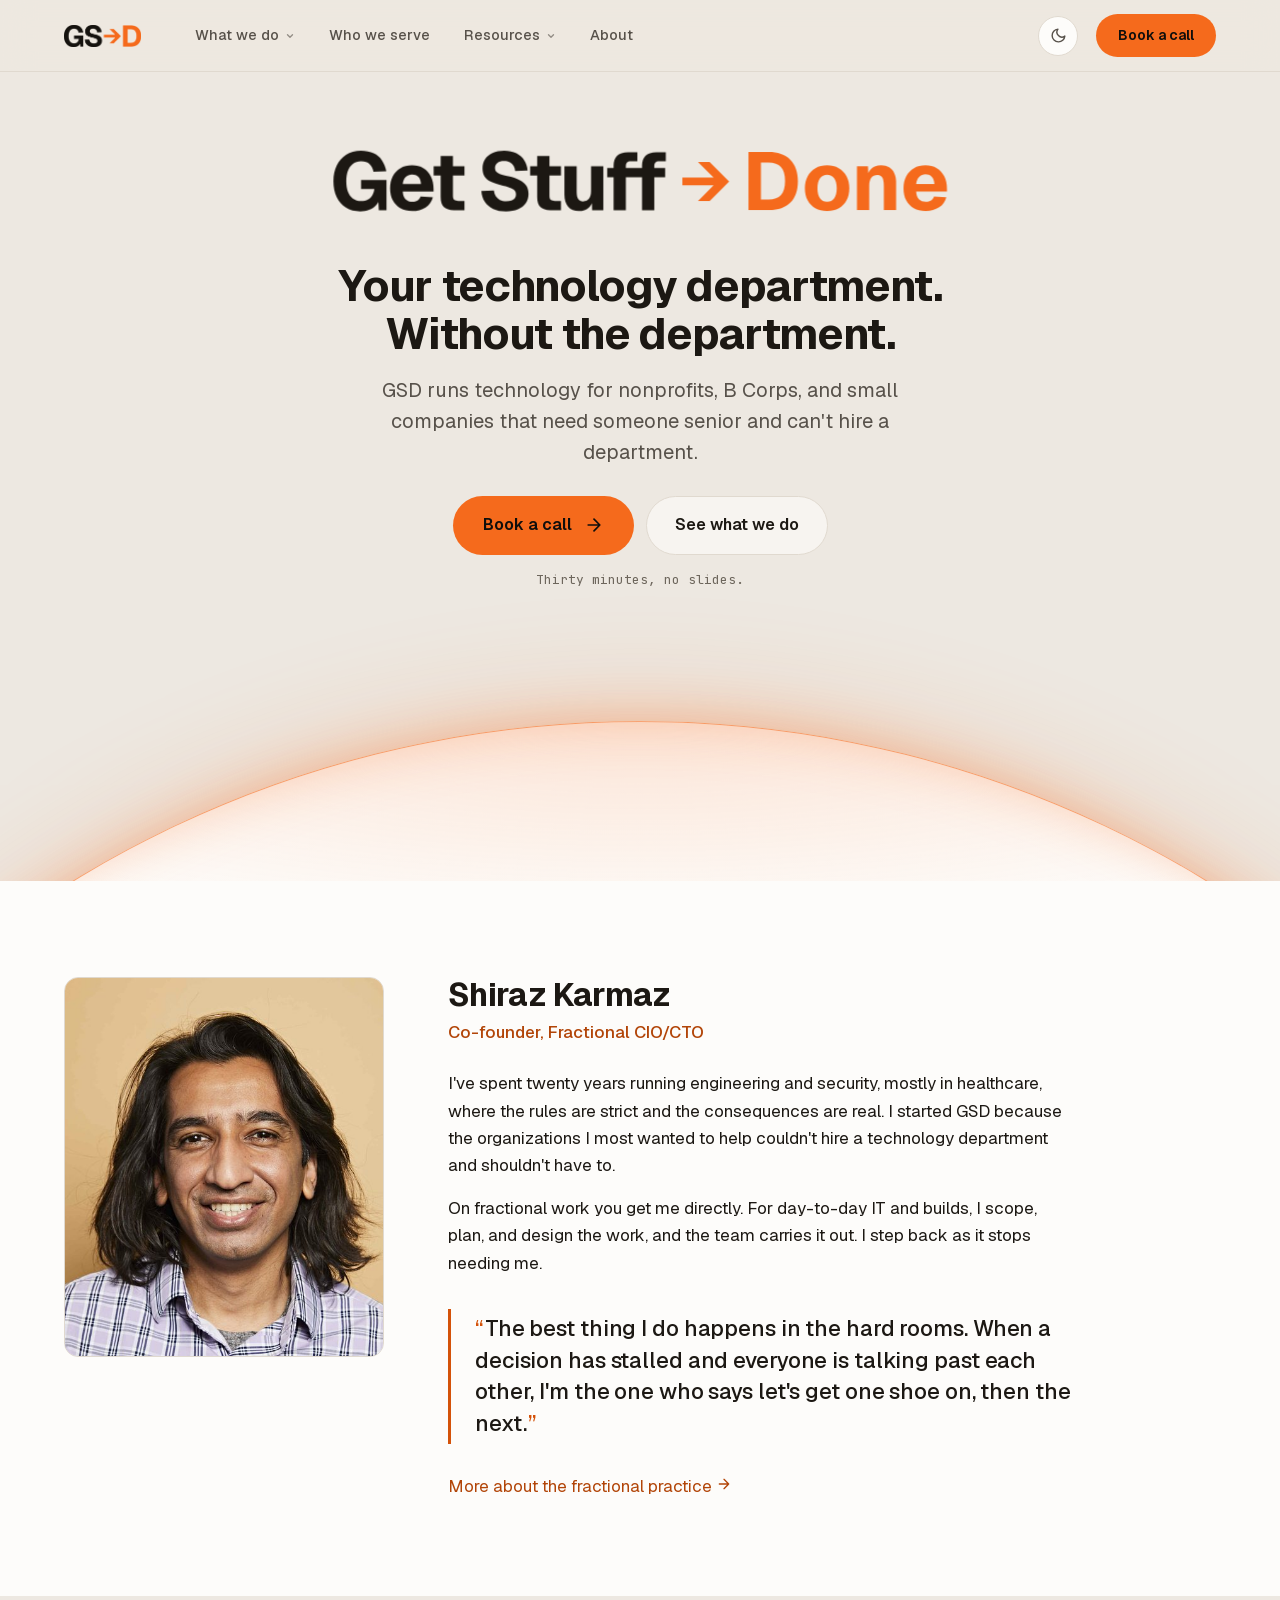
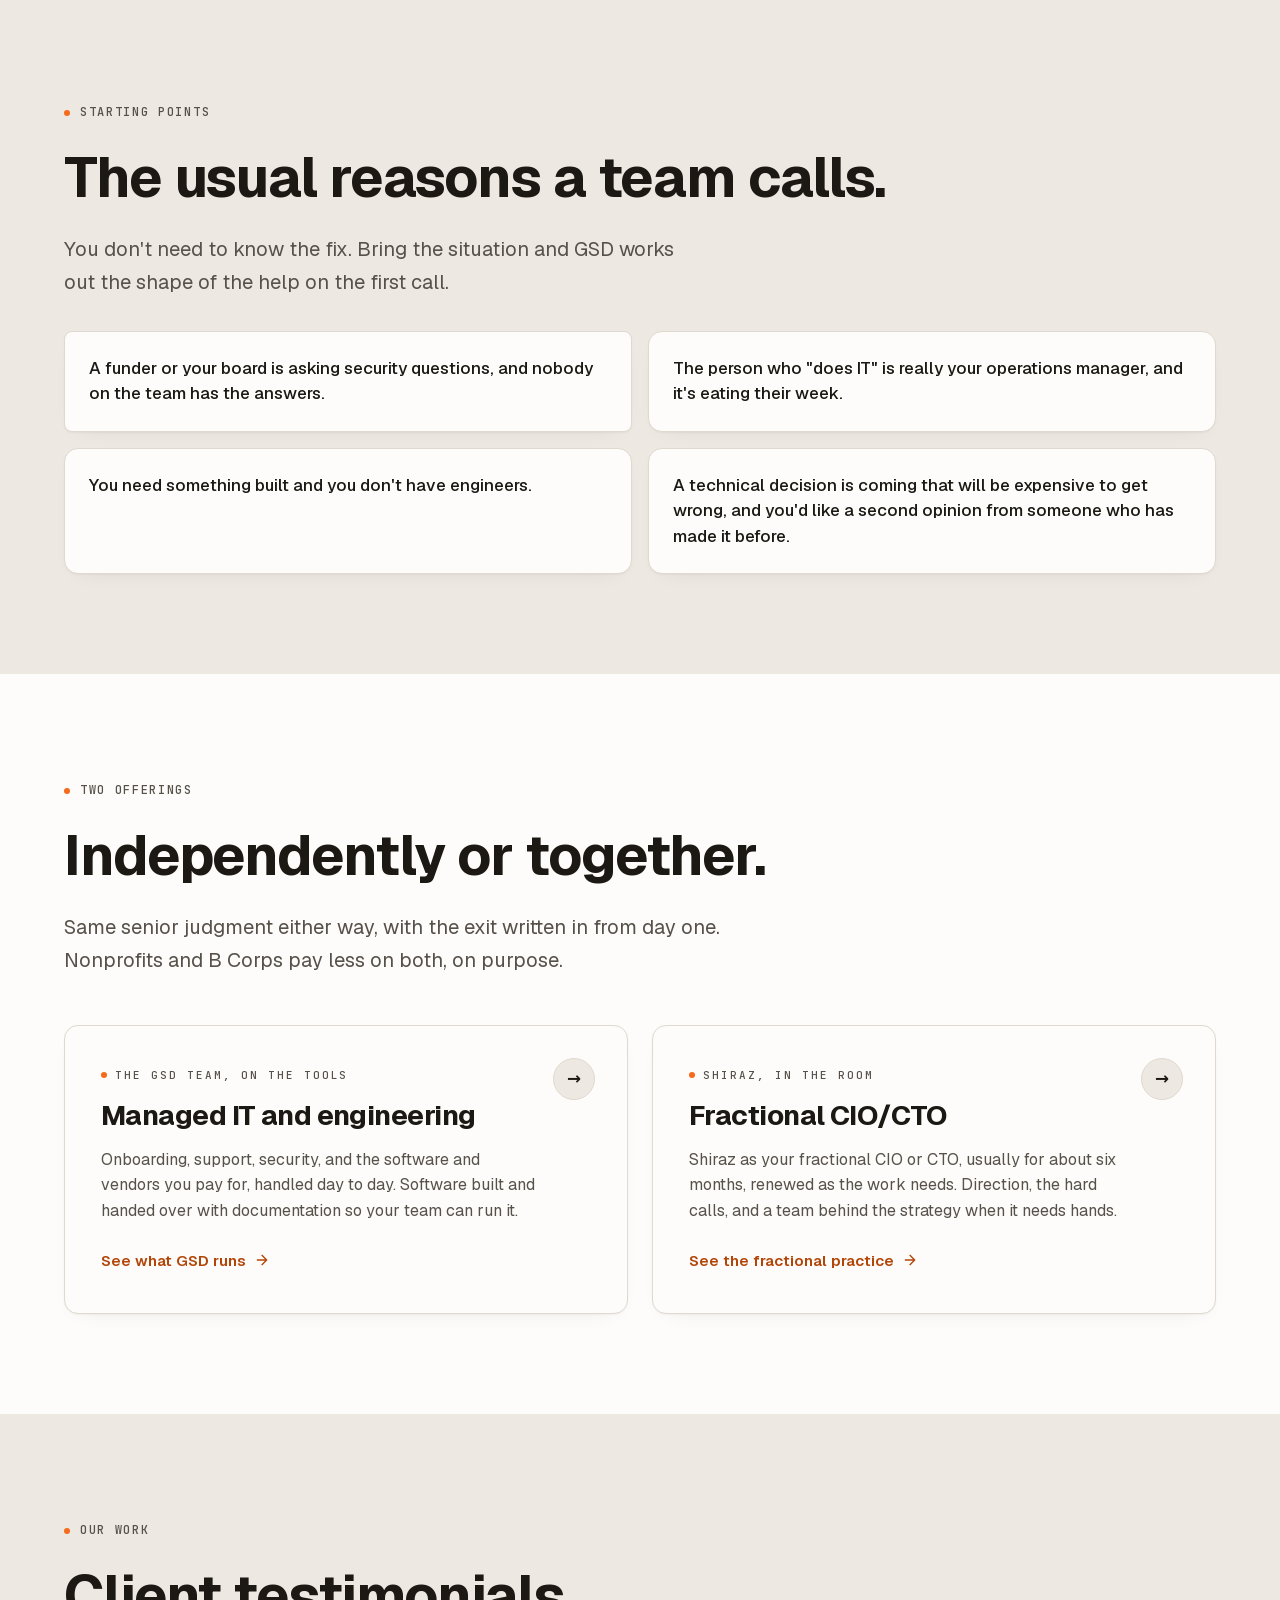
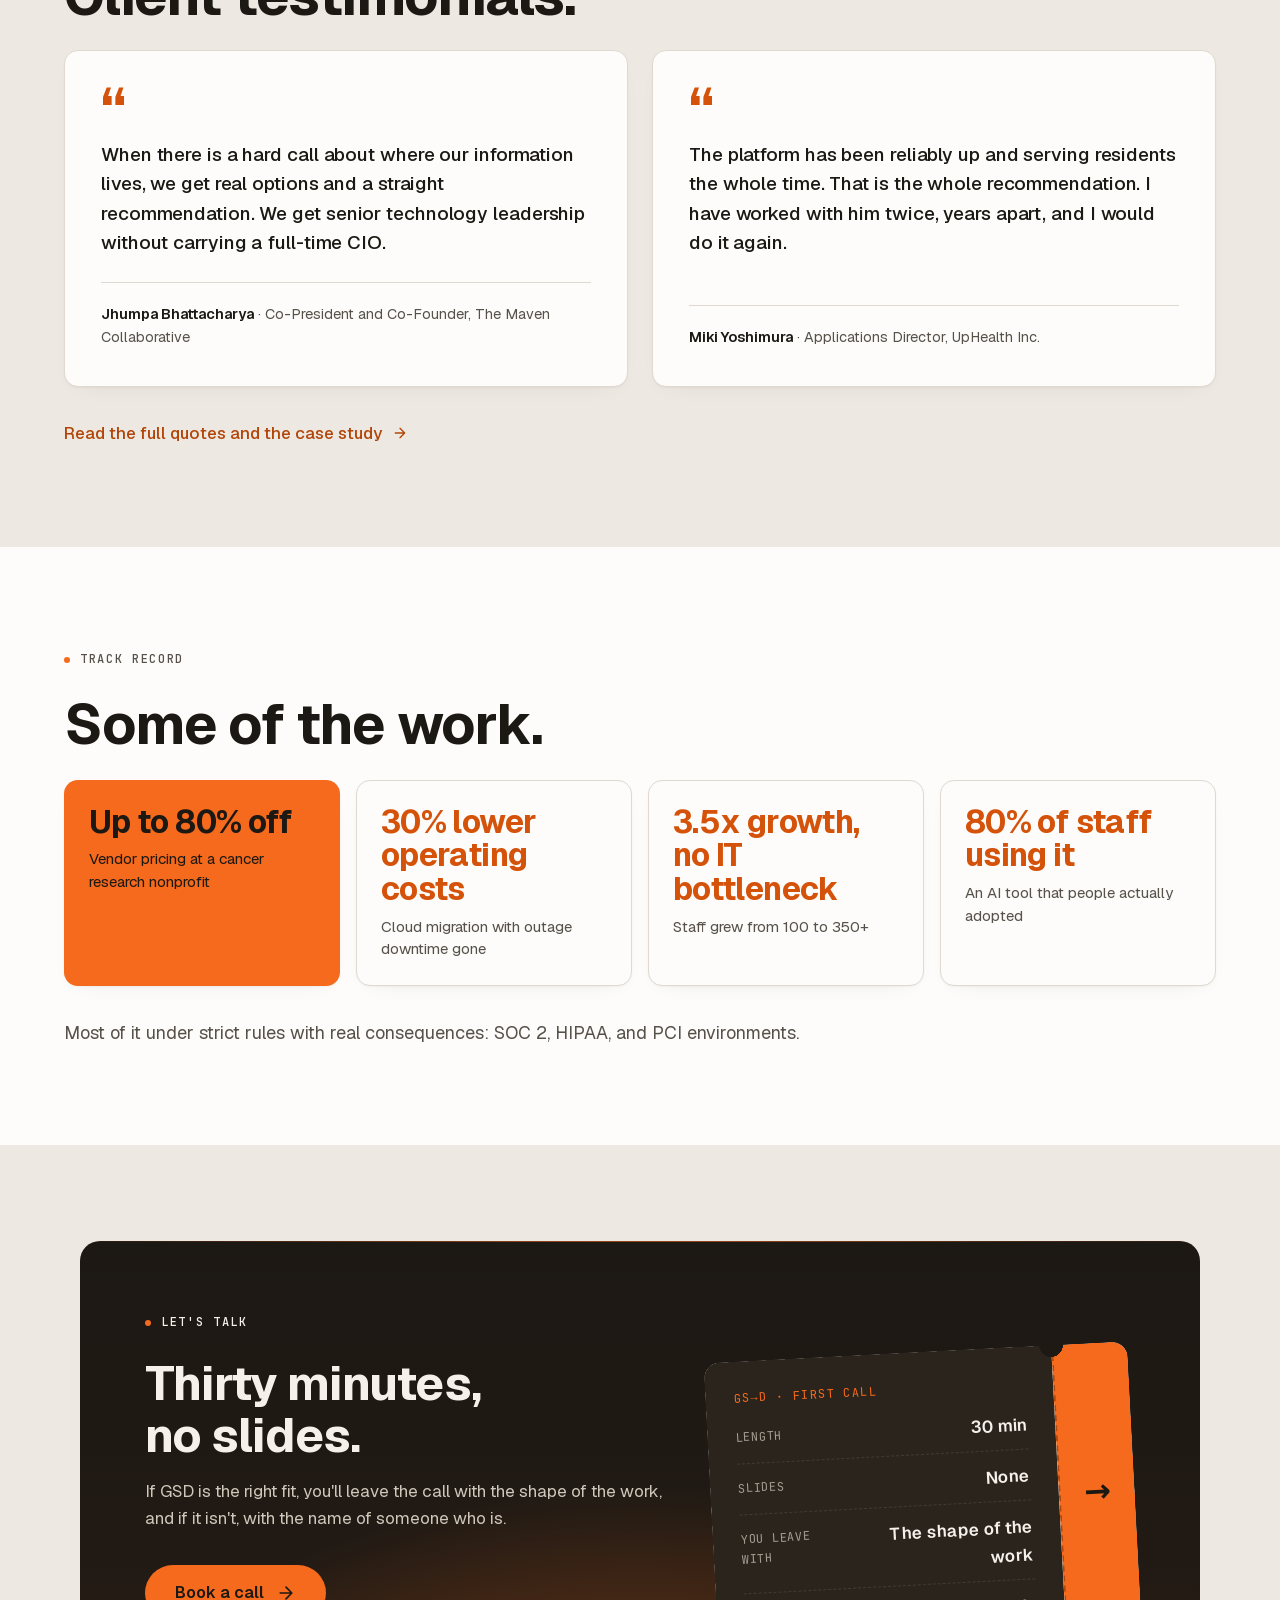
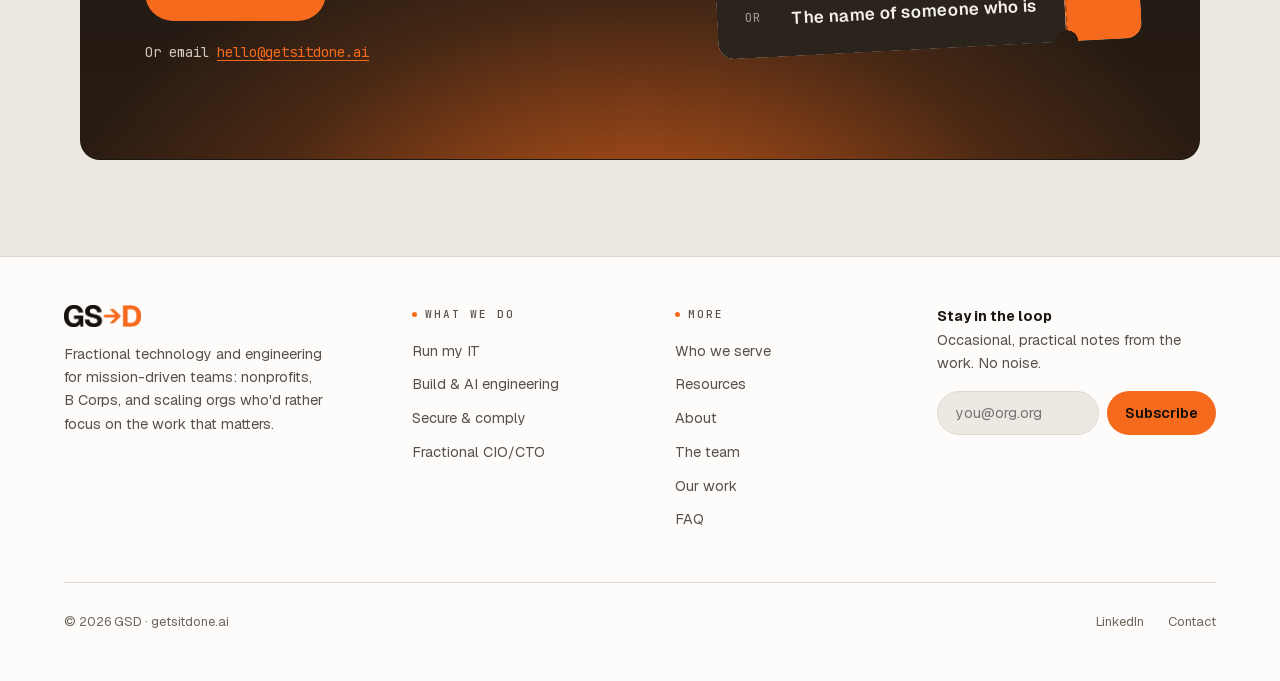
==== commit cb741689: "Add files via upload" ====
--- a/GSD-SHARE-PREVIEW/index.html
+++ b/GSD-SHARE-PREVIEW/index.html
@@ -1,2 +1,2 @@
 <!DOCTYPE html><html lang="en"><head><meta name="robots" content="noindex, nofollow"><meta charset="UTF-8"><meta name="viewport" content="width=device-width, initial-scale=1.0"><title>GSD | Technology and engineering for mission-driven teams</title><meta name="description" content="GSD runs technology for nonprofits, B Corps, and small companies that need someone senior and can't hire a department. Managed IT, software builds, security, and fractional CIO/CTO leadership."><meta property="og:type" content="website"><meta property="og:title" content="GSD | Technology and engineering for mission-driven teams"><meta property="og:description" content="Managed IT, software builds, and security. Fractional CIO/CTO leadership from Shiraz Karmaz, who is on every engagement."><meta property="og:url" content="https://getsitdone.ai/index.html"><meta property="og:image" content="https://getsitdone.ai/og-image.png"><meta property="og:image:width" content="1200"><meta property="og:image:height" content="630"><meta property="og:site_name" content="GSD"><meta name="twitter:card" content="summary_large_image"><meta name="twitter:title" content="GSD | Technology and engineering for mission-driven teams"><meta name="twitter:description" content="Managed IT, software builds, and security. Fractional CIO/CTO leadership from Shiraz Karmaz, who is on every engagement."><meta name="twitter:image" content="https://getsitdone.ai/og-image.png"><link rel="canonical" href="https://getsitdone.ai/index.html"><link rel="icon" type="image/svg+xml" href="favicon.svg"><link rel="preload" href="fonts/geist.woff2" as="font" type="font/woff2" crossorigin><link rel="preload" href="fonts/jetbrains-mono.woff2" as="font" type="font/woff2" crossorigin><!-- No-FOUC: set theme before first paint. Default follows the OS (prefers-color-scheme);
-       an explicit toggle choice in localStorage overrides it. --><script>try{var t=localStorage.getItem('gsd-theme');if(!t)t=matchMedia('(prefers-color-scheme: dark)').matches?'dark':'light';document.documentElement.setAttribute('data-theme',t)}catch(e){document.documentElement.setAttribute('data-theme','dark')}</script><script type="application/ld+json">{"@context":"https://schema.org","@graph":[{"@type":"Organization","@id":"https://getsitdone.ai/#organization","name":"GSD","alternateName":"Get Stuff Done","url":"https://getsitdone.ai","image":"https://getsitdone.ai/og-image.png","description":"Fractional technology and engineering for mission-driven teams: nonprofits, B Corps, and scaling orgs. Strategy, software build, security, and day-to-day operations.","disambiguatingDescription":"An AI-sensible engineering team and IT shop. Software across the stack, AI integration, security, and day-to-day operations.","sameAs":["https://www.linkedin.com/company/getsitdone/"],"founder":{"@id":"https://getsitdone.ai/#shiraz"},"contactPoint":{"@type":"ContactPoint","email":"hello@getsitdone.ai","contactType":"sales","availableLanguage":"English"},"areaServed":"United States","knowsAbout":["Managed IT services","Software engineering","AI engineering","Fractional CIO/CTO","Security and compliance"]},{"@type":"WebSite","@id":"https://getsitdone.ai/#website","url":"https://getsitdone.ai","name":"GSD","publisher":{"@id":"https://getsitdone.ai/#organization"},"inLanguage":"en-US"},{"@type":"Person","@id":"https://getsitdone.ai/#shiraz","name":"Shiraz Karmaz","jobTitle":"Co-founder, Fractional CIO/CTO","worksFor":{"@id":"https://getsitdone.ai/#organization"},"sameAs":["https://www.linkedin.com/in/shirazkarmaz/"],"knowsAbout":["Fractional CIO/CTO","SOC 2 Type I and Type II","HIPAA compliance","PCI readiness","Engineering leadership","Healthcare technology"]}]}</script><link rel="stylesheet" href="assets/Base.BTcVcs2p.css"></head><body><a href="#main" class="skip-link">Skip to content</a><nav class="nav"><div class="container nav-inner"><div class="nav-left"><a class="nav-logo" href="index.html" aria-label="GSD home"><span class="gsd-wordmark gsd-logo"><img class="gsd-logo-light" src="brand/gsd-logo-light.png" width="317" height="91" alt="GSD"><img class="gsd-logo-dark" src="brand/gsd-logo-dark.png" width="319" height="93" alt="GSD"></span></a><div class="nav-menu"><div class="nav-item"><a class="nav-trigger" href="what-we-do.html">What we do<svg class="caret" viewBox="0 0 12 12" fill="none" stroke="currentColor" stroke-width="1.6" stroke-linecap="round" stroke-linejoin="round" aria-hidden="true"><path d="M3 4.5L6 7.5L9 4.5"></path></svg></a><div class="nav-dropdown" role="menu"><a class="nav-dd-item" role="menuitem" href="run-it.html"><span class="nav-dd-body"><span class="nav-dd-label">Run my IT</span><span class="nav-dd-desc">Managed IT and day-to-day operations</span></span></a><a class="nav-dd-item" role="menuitem" href="build.html"><span class="nav-dd-body"><span class="nav-dd-label">Build &amp; AI engineering</span><span class="nav-dd-desc">Software built and shipped, AI-sensible</span></span></a><a class="nav-dd-item" role="menuitem" href="secure-comply.html"><span class="nav-dd-body"><span class="nav-dd-label">Secure &amp; comply</span><span class="nav-dd-desc">Security posture and readiness</span></span></a><a class="nav-dd-item" role="menuitem" href="fractional.html"><span class="nav-dd-body"><span class="nav-dd-label">Fractional CIO/CTO</span><span class="nav-dd-desc">Direction and the hard calls, from Shiraz</span></span></a></div></div><div class="nav-item"><a class="nav-trigger" href="who-we-serve.html">Who we serve</a></div><div class="nav-item"><a class="nav-trigger" href="resources.html">Resources<svg class="caret" viewBox="0 0 12 12" fill="none" stroke="currentColor" stroke-width="1.6" stroke-linecap="round" stroke-linejoin="round" aria-hidden="true"><path d="M3 4.5L6 7.5L9 4.5"></path></svg></a><div class="nav-dropdown" role="menu"><a class="nav-dd-item" role="menuitem" href="resources.html#where-you-stand"><span class="nav-dd-body"><span class="nav-dd-label">Where do you stand?</span><span class="nav-dd-desc">A short read on your current setup</span></span></a><a class="nav-dd-item" role="menuitem" href="our-work.html"><span class="nav-dd-body"><span class="nav-dd-label">Our work</span><span class="nav-dd-desc">Testimonials and case studies</span></span></a></div></div><div class="nav-item"><a class="nav-trigger" href="about.html">About</a></div></div></div><div class="nav-right"><button class="theme-toggle" type="button" aria-label="Switch to dark mode" title="Switch to dark mode"><svg class="icon-sun" viewBox="0 0 24 24" fill="none" stroke="currentColor" stroke-width="2" stroke-linecap="round" stroke-linejoin="round" aria-hidden="true"><circle cx="12" cy="12" r="4"></circle><path d="M12 2v2M12 20v2M4.93 4.93l1.41 1.41M17.66 17.66l1.41 1.41M2 12h2M20 12h2M4.93 19.07l1.41-1.41M17.66 6.34l1.41-1.41"></path></svg><svg class="icon-moon" viewBox="0 0 24 24" fill="none" stroke="currentColor" stroke-width="2" stroke-linecap="round" stroke-linejoin="round" aria-hidden="true" style="display:none"><path d="M21 12.79A9 9 0 1 1 11.21 3 7 7 0 0 0 21 12.79z"></path></svg></button><a class="nav-cta" href="contact.html">Book a call</a><button class="nav-mobile-toggle" type="button" aria-expanded="false" aria-controls="nav-mobile-panel">Menu</button></div></div><div class="nav-mobile-panel closed" id="nav-mobile-panel"><div class="container"><div class="nm-group"><a class="nm-head" href="what-we-do.html">What we do</a><a class="nm-link" href="run-it.html">Run my IT</a><a class="nm-link" href="build.html">Build &amp; AI engineering</a><a class="nm-link" href="secure-comply.html">Secure &amp; comply</a><a class="nm-link" href="fractional.html">Fractional CIO/CTO</a></div><div class="nm-group"><a class="nm-link" href="who-we-serve.html">Who we serve</a></div><div class="nm-group"><a class="nm-head" href="resources.html">Resources</a><a class="nm-link" href="resources.html#where-you-stand">Where do you stand?</a><a class="nm-link" href="our-work.html">Our work</a></div><div class="nm-group"><a class="nm-link" href="about.html">About</a></div></div></div></nav><div id="main"><section class="hero hero-v2"><div class="container hero-v2-inner"><div class="hero-mark"><svg class="hero-wordmark" viewBox="0 0 929 159" role="img" aria-labelledby="hero-wordmark-title" xmlns="http://www.w3.org/2000/svg"><title id="hero-wordmark-title">Get Stuff Done</title><path class="hw-text" d="M45.3044 124.959C36.8966 124.959 29.7132 123.041 23.7542 119.204C17.7953 115.368 13.1832 110.062 9.918 103.286C6.73445 96.4296 5.14267 88.5523 5.14267 79.6547C5.14267 70.9203 6.77526 63.1247 10.0404 56.2678C13.3056 49.4109 17.9993 44.0233 24.1216 40.1051C30.3254 36.1053 37.7537 34.1053 46.4064 34.1053C53.9164 34.1053 60.2427 35.3706 65.3853 37.9011C70.6096 40.35 74.7728 43.8601 77.8747 48.4313C80.9766 53.0026 83.1398 58.3901 84.3642 64.594L65.1404 65.4511C64.2425 60.635 62.3242 56.8392 59.3856 54.0638C56.5285 51.2067 52.243 49.7782 46.5289 49.7782C41.5495 49.7782 37.3864 51.0843 34.0396 53.6964C30.7744 56.3086 28.3255 59.8595 26.6929 64.3491C25.1419 68.8387 24.3664 73.9406 24.3664 79.6547C24.3664 85.4504 25.1419 90.593 26.6929 95.0827C28.3255 99.4907 30.7744 102.96 34.0396 105.49C37.3864 108.021 41.6719 109.286 46.8962 109.286C50.7328 109.286 54.0388 108.511 56.8142 106.96C59.6713 105.409 61.8753 103.286 63.4262 100.593C65.0588 97.8989 66.0384 94.8378 66.3649 91.4093H46.5289V77.818H84.6091V123H73.0993L72.1198 104.388L74.3238 105.368C73.5075 109.205 71.7116 112.592 68.9362 115.531C66.1608 118.47 62.7324 120.796 58.6509 122.51C54.651 124.143 50.2022 124.959 45.3044 124.959ZM123.062 124.469C116.369 124.469 110.532 123.082 105.553 120.306C100.655 117.449 96.8185 113.449 94.0431 108.307C91.3493 103.164 90.0024 97.1234 90.0024 90.1849C90.0024 83.2464 91.3493 77.2466 94.0431 72.1855C96.8185 67.0429 100.655 63.043 105.553 60.186C110.451 57.329 116.246 55.9004 122.94 55.9004C129.47 55.9004 135.144 57.329 139.96 60.186C144.776 63.043 148.49 67.1245 151.102 72.4304C153.796 77.7364 155.143 84.0627 155.143 91.4093V95.0827H108.981C109.226 100.307 110.614 104.184 113.144 106.715C115.757 109.245 119.185 110.511 123.43 110.511C126.532 110.511 129.103 109.858 131.144 108.552C133.266 107.245 134.776 105.246 135.674 102.552L154.163 103.654C152.449 110.184 148.817 115.286 143.266 118.959C137.715 122.633 130.98 124.469 123.062 124.469ZM108.981 83.8178H136.286C136.042 79.0016 134.695 75.4099 132.246 73.0427C129.878 70.6754 126.777 69.4918 122.94 69.4918C119.103 69.4918 115.92 70.757 113.389 73.2876C110.94 75.7364 109.471 79.2465 108.981 83.8178ZM185.522 123C178.746 123 173.767 121.449 170.583 118.347C167.4 115.164 165.808 110.143 165.808 103.286V41.9418H184.175V101.082C184.175 104.266 184.828 106.429 186.134 107.572C187.521 108.715 189.562 109.286 192.256 109.286H201.439V123H185.522ZM155.278 71.0835V57.3698H201.439V71.0835H155.278ZM263.868 124.959C256.358 124.959 249.909 123.694 244.522 121.163C239.134 118.633 234.93 115.082 231.91 110.511C228.889 105.939 227.175 100.552 226.767 94.348L245.501 93.4909C245.991 96.9193 246.97 99.858 248.44 102.307C249.991 104.674 252.031 106.47 254.562 107.694C257.174 108.919 260.358 109.531 264.113 109.531C267.215 109.531 269.827 109.164 271.949 108.429C274.153 107.694 275.827 106.592 276.969 105.123C278.112 103.572 278.684 101.695 278.684 99.4907C278.684 97.4499 278.194 95.6949 277.214 94.2256C276.235 92.6746 274.357 91.2869 271.582 90.0624C268.806 88.7564 264.725 87.4911 259.337 86.2667C251.909 84.5524 245.909 82.6341 241.338 80.5118C236.848 78.3894 233.583 75.7364 231.542 72.5529C229.502 69.2877 228.481 65.2062 228.481 60.3084C228.481 55.0841 229.747 50.5129 232.277 46.5947C234.889 42.6764 238.644 39.6153 243.542 37.4113C248.44 35.2073 254.276 34.1053 261.052 34.1053C268.235 34.1053 274.316 35.3706 279.296 37.9011C284.275 40.4316 288.153 43.9009 290.928 48.3089C293.785 52.7169 295.499 57.7779 296.071 63.492L277.459 64.4715C277.214 61.4513 276.398 58.8391 275.01 56.6351C273.623 54.3495 271.745 52.5944 269.378 51.37C267.011 50.1455 264.154 49.5333 260.807 49.5333C256.562 49.5333 253.215 50.4721 250.766 52.3495C248.399 54.227 247.215 56.6759 247.215 59.6962C247.215 61.8186 247.746 63.6144 248.807 65.0838C249.95 66.4715 251.787 67.6959 254.317 68.7571C256.929 69.8183 260.603 70.8387 265.337 71.8182C273.418 73.4508 279.786 75.5324 284.438 78.0629C289.173 80.5118 292.52 83.4504 294.479 86.8789C296.438 90.3073 297.418 94.2256 297.418 98.6336C297.418 104.021 296.03 108.715 293.254 112.715C290.561 116.633 286.683 119.653 281.622 121.776C276.643 123.898 270.725 124.959 263.868 124.959ZM330.135 123C323.36 123 318.38 121.449 315.197 118.347C312.013 115.164 310.422 110.143 310.422 103.286V41.9418H328.788V101.082C328.788 104.266 329.441 106.429 330.747 107.572C332.135 108.715 334.176 109.286 336.87 109.286H346.053V123H330.135ZM299.891 71.0835V57.3698H346.053V71.0835H299.891ZM372.787 124.469C366.012 124.469 360.706 122.306 356.869 117.98C353.114 113.572 351.237 107.45 351.237 99.6131V57.3698H369.603V95.3276C369.603 100.389 370.379 104.103 371.93 106.47C373.481 108.756 375.93 109.898 379.276 109.898C383.031 109.898 385.929 108.633 387.97 106.103C390.092 103.491 391.154 99.6131 391.154 94.4704V57.3698H409.52V123H392.745L392.256 104.144L394.582 104.633C393.602 111.164 391.276 116.102 387.603 119.449C383.929 122.796 378.991 124.469 372.787 124.469ZM424.918 123V56.5127C424.918 49.9823 426.673 44.9621 430.183 41.452C433.693 37.8603 439.162 36.0644 446.59 36.0644H460.549V49.7782H450.509C447.978 49.7782 446.141 50.4313 444.999 51.7373C443.856 52.9618 443.284 54.8393 443.284 57.3698V123H424.918ZM415.367 73.5324V59.8187H459.569V73.5324H415.367ZM467.528 123V56.5127C467.528 49.9823 469.283 44.9621 472.793 41.452C476.303 37.8603 481.773 36.0644 489.201 36.0644H503.16V49.7782H493.119C490.589 49.7782 488.752 50.4313 487.609 51.7373C486.466 52.9618 485.895 54.8393 485.895 57.3698V123H467.528ZM457.978 73.5324V59.8187H502.18V73.5324H457.978Z"></path><path class="hw-accent hw-done" d="M627.061 123V36.0644H657.06C671.182 36.0644 682.038 39.8602 689.63 47.4518C697.222 54.9617 701.017 65.696 701.017 79.6547C701.017 93.5317 697.262 104.225 689.752 111.735C682.324 119.245 671.671 123 657.794 123H627.061ZM645.672 107.327H657.06C665.468 107.327 671.671 105.082 675.671 100.593C679.753 96.0214 681.794 89.0013 681.794 79.5322C681.794 70.0632 679.753 63.0838 675.671 58.5942C671.671 54.023 665.468 51.7373 657.06 51.7373H645.672V107.327ZM744.799 124.469C738.105 124.469 732.269 123.082 727.289 120.306C722.31 117.449 718.433 113.449 715.657 108.307C712.882 103.164 711.494 97.1234 711.494 90.1849C711.494 83.2464 712.882 77.2466 715.657 72.1855C718.433 67.0429 722.31 63.043 727.289 60.186C732.269 57.329 738.105 55.9004 744.799 55.9004C751.493 55.9004 757.329 57.329 762.308 60.186C767.288 63.043 771.165 67.0429 773.941 72.1855C776.716 77.2466 778.104 83.2464 778.104 90.1849C778.104 97.1234 776.716 103.164 773.941 108.307C771.165 113.449 767.288 117.449 762.308 120.306C757.329 123.082 751.493 124.469 744.799 124.469ZM744.799 110.388C749.37 110.388 752.921 108.633 755.452 105.123C757.982 101.531 759.247 96.552 759.247 90.1849C759.247 83.8178 757.982 78.8792 755.452 75.3691C752.921 71.7774 749.37 69.9816 744.799 69.9816C740.228 69.9816 736.677 71.7774 734.146 75.3691C731.616 78.8792 730.35 83.8178 730.35 90.1849C730.35 96.552 731.616 101.531 734.146 105.123C736.677 108.633 740.228 110.388 744.799 110.388ZM789.54 123V57.3698H806.07L806.805 76.5936L804.478 75.9813C805.131 71.0835 806.437 67.1653 808.396 64.2267C810.437 61.288 812.968 59.1656 815.988 57.8596C819.008 56.5535 822.314 55.9004 825.906 55.9004C830.64 55.9004 834.64 56.9208 837.905 58.9616C841.252 61.0023 843.783 63.9001 845.497 67.6551C847.293 71.3284 848.191 75.6956 848.191 80.7567V123H829.824V86.8789C829.824 83.3688 829.538 80.3893 828.967 77.9404C828.396 75.4915 827.375 73.6549 825.906 72.4304C824.437 71.1244 822.396 70.4713 819.784 70.4713C815.947 70.4713 813.008 71.8998 810.968 74.7569C808.927 77.5323 807.907 81.573 807.907 86.8789V123H789.54ZM892.348 124.469C885.655 124.469 879.818 123.082 874.839 120.306C869.941 117.449 866.104 113.449 863.329 108.307C860.635 103.164 859.288 97.1234 859.288 90.1849C859.288 83.2464 860.635 77.2466 863.329 72.1855C866.104 67.0429 869.941 63.043 874.839 60.186C879.736 57.329 885.532 55.9004 892.226 55.9004C898.756 55.9004 904.429 57.329 909.246 60.186C914.062 63.043 917.776 67.1245 920.388 72.4304C923.082 77.7364 924.429 84.0627 924.429 91.4093V95.0827H878.267C878.512 100.307 879.9 104.184 882.43 106.715C885.042 109.245 888.471 110.511 892.716 110.511C895.818 110.511 898.389 109.858 900.43 108.552C902.552 107.245 904.062 105.246 904.96 102.552L923.449 103.654C921.735 110.184 918.102 115.286 912.552 118.959C907.001 122.633 900.266 124.469 892.348 124.469ZM878.267 83.8178H905.572C905.327 79.0016 903.98 75.4099 901.532 73.0427C899.164 70.6754 896.062 69.4918 892.226 69.4918C888.389 69.4918 885.206 70.757 882.675 73.2876C880.226 75.7364 878.757 79.2465 878.267 83.8178Z"></path><path class="hw-accent hw-arrow" d="M598 80.1621L568.838 51H551.338L574.662 74.3242H528V86H574.662L551.338 109.324H568.838L598 80.1621Z"></path></svg></div><h1 class="hero-v2-title">Your technology department.<br> Without the department.</h1><p class="hero-v2-sub">GSD runs technology for nonprofits, B Corps, and small companies that need someone senior and can't hire a department.</p><div class="hero-v2-actions"><a class="cta-button" href="contact.html">Book a call <svg width="20" height="20" viewBox="0 0 24 24" fill="none" stroke="currentColor" stroke-width="2" stroke-linecap="round" stroke-linejoin="round" aria-hidden="true"><path d="M5 12h14M12 5l7 7-7 7"></path></svg></a><a class="ghost-button" href="what-we-do.html">See what we do</a></div><p class="hero-v2-note">Thirty minutes, no slides.</p></div><div class="hero-stage" aria-hidden="true"><div class="hero-arc"></div></div></section><section class="bio-section"><div class="container"><div class="bio-grid"><div class="bio-portrait"><img src="shiraz.jpg" alt="Shiraz Karmaz" width="320" height="380" loading="lazy"></div><div class="bio-body"><h2 class="bio-name">Shiraz Karmaz</h2><p class="bio-role">Co-founder, Fractional CIO/CTO</p><p class="bio-text">I've spent twenty years running engineering and security, mostly in healthcare, where the rules are strict and the consequences are real. I started GSD because the organizations I most wanted to help couldn't hire a technology department and shouldn't have to.</p><p class="bio-text">On fractional work you get me directly. For day-to-day IT and builds, I scope, plan, and design the work, and the team carries it out. I step back as it stops needing me.</p><blockquote class="bio-quote">The best thing I do happens in the hard rooms. When a decision has stalled and everyone is talking past each other, I'm the one who says let's get one shoe on, then the next.</blockquote><div style="margin-top: 28px"><a class="service-cta" href="fractional.html">More about the fractional practice <svg width="16" height="16" viewBox="0 0 24 24" fill="none" stroke="currentColor" stroke-width="2" stroke-linecap="round" stroke-linejoin="round" aria-hidden="true"><path d="M5 12h14M12 5l7 7-7 7"></path></svg></a></div></div></div></div></section><section class="situations-section"><div class="container situations-grid"><div><span class="section-label">Starting points</span><h2 class="section-title">The usual reasons a team calls.</h2><p class="section-intro" style="margin-bottom: 0">You don't need to know the fix. Bring the situation and GSD works out the shape of the help on the first call.</p></div><ul class="situations situations-cards"><li>A funder or your board is asking security questions, and nobody on the team has the answers.</li><li>The person who "does IT" is really your operations manager, and it's eating their week.</li><li>You need something built and you don't have engineers.</li><li>A technical decision is coming that will be expensive to get wrong, and you'd like a second opinion from someone who has made it before.</li></ul></div></section><section class="segment-section"><div class="container"><span class="section-label">Two offerings</span><h2 class="section-title">Independently or together.</h2><p class="section-intro" style="margin-bottom: 0">Same senior judgment either way, with the exit written in from day one. Nonprofits and B Corps pay less on both, on purpose.</p><div class="segment-grid"><a class="segment-card smb" href="what-we-do.html"><span class="segment-tag">The GSD team, on the tools</span><h3>Managed IT and engineering</h3><p>Onboarding, support, security, and the software and vendors you pay for, handled day to day. Software built and handed over with documentation so your team can run it.</p><span class="seg-link">See what GSD runs <svg width="16" height="16" viewBox="0 0 24 24" fill="none" stroke="currentColor" stroke-width="2" stroke-linecap="round" stroke-linejoin="round" aria-hidden="true"><path d="M5 12h14M12 5l7 7-7 7"></path></svg></span></a><a class="segment-card ent" href="fractional.html"><span class="segment-tag">Shiraz, in the room</span><h3>Fractional CIO/CTO</h3><p>Shiraz as your fractional CIO or CTO, usually for about six months, renewed as the work needs. Direction, the hard calls, and a team behind the strategy when it needs hands.</p><span class="seg-link">See the fractional practice <svg width="16" height="16" viewBox="0 0 24 24" fill="none" stroke="currentColor" stroke-width="2" stroke-linecap="round" stroke-linejoin="round" aria-hidden="true"><path d="M5 12h14M12 5l7 7-7 7"></path></svg></span></a></div></div></section><section class="work-section"><div class="container"><span class="section-label">Our work</span><h2 class="section-title" style="max-width: 820px">Client testimonials.</h2><div class="work-grid"><a class="work-card" href="our-work.html"><blockquote>When there is a hard call about where our information lives, we get real options and a straight recommendation. We get senior technology leadership without carrying a full-time CIO.</blockquote><span class="work-who"><strong>Jhumpa Bhattacharya</strong> · Co-President and Co-Founder, The Maven Collaborative</span></a><a class="work-card" href="our-work.html"><blockquote>The platform has been reliably up and serving residents the whole time. That is the whole recommendation. I have worked with him twice, years apart, and I would do it again.</blockquote><span class="work-who"><strong>Miki Yoshimura</strong> · Applications Director, UpHealth Inc.</span></a></div><a class="service-cta" style="display: inline-flex; align-items: center; gap: 10px; margin-top: 32px; font-weight: 500" href="our-work.html">Read the full quotes and the case study <svg width="16" height="16" viewBox="0 0 24 24" fill="none" stroke="currentColor" stroke-width="2" stroke-linecap="round" stroke-linejoin="round" aria-hidden="true"><path d="M5 12h14M12 5l7 7-7 7"></path></svg></a></div></section><section class="prose-section" style="background: var(--bg-elevated)"><div class="container"><span class="section-label">Track record</span><h2 class="section-title" style="max-width: 820px">Some of the work.</h2><div class="record-grid"><div class="record-tile is-featured"><div class="stat-number">100,000 members</div><p>Clinical apps, shipped in four months</p></div><div class="record-tile"><div class="stat-number">5 health systems</div><p>One integration platform, in production</p></div><div class="record-tile"><div class="stat-number">4 engineering teams</div><p>Built from nothing</p></div><div class="record-tile"><div class="stat-number">0 outages</div><p>Modernizing the behavioral-health system a California county still runs on, built years ago</p></div></div><p class="prose" style="font-size: 1.125rem; max-width: 820px; margin-top: 32px">Most of it under strict rules with real consequences: SOC 2, HIPAA, and PCI environments.</p></div></section><section class="cta-section cta-ticket"><div class="container"><div class="cta-ticket-copy"><span class="section-label">Let's talk</span><h2>Thirty minutes, no slides.</h2><p>If GSD is the right fit, you'll leave the call with the shape of the work, and if it isn't, with the name of someone who is.</p><a class="cta-button" href="contact.html">Book a call <svg width="20" height="20" viewBox="0 0 24 24" fill="none" stroke="currentColor" stroke-width="2" stroke-linecap="round" stroke-linejoin="round" aria-hidden="true"><path d="M5 12h14M12 5l7 7-7 7"></path></svg></a><p class="cta-email">Or email <a href="mailto:hello@getsitdone.ai">hello@getsitdone.ai</a></p></div><div class="ticket" aria-hidden="true"><div class="ticket-main"><span class="ticket-kicker">GS→D · First call</span><div class="ticket-row"><span class="ticket-key">Length</span><span class="ticket-val">30 min</span></div><div class="ticket-row"><span class="ticket-key">Slides</span><span class="ticket-val">None</span></div><div class="ticket-row"><span class="ticket-key">You leave with</span><span class="ticket-val">The shape of the work</span></div><div class="ticket-row"><span class="ticket-key">Or</span><span class="ticket-val">The name of someone who is</span></div></div><div class="ticket-stub"><span class="ticket-arrow">→</span></div></div></div></section></div><footer><div class="container"><div class="footer-grid"><div class="footer-brand"><a class="footer-logo" href="index.html" aria-label="GSD home"><span class="gsd-wordmark gsd-logo"><img class="gsd-logo-light" src="brand/gsd-logo-light.png" width="317" height="91" alt="GSD"><img class="gsd-logo-dark" src="brand/gsd-logo-dark.png" width="319" height="93" alt="GSD"></span></a><p>Fractional technology and engineering for mission-driven teams: nonprofits, B Corps, and scaling orgs who'd rather focus on the work that matters.</p></div><div class="footer-col"><h5>What we do</h5><a href="run-it.html">Run my IT</a><a href="build.html">Build &amp; AI engineering</a><a href="secure-comply.html">Secure &amp; comply</a><a href="fractional.html">Fractional CIO/CTO</a></div><div class="footer-col"><h5>More</h5><a href="who-we-serve.html">Who we serve</a><a href="resources.html">Resources</a><a href="about.html">About</a><a href="about.html#team">The team</a><a href="our-work.html">Our work</a><a href="faq.html">FAQ</a></div><div class="footer-news"><h5>Stay in the loop</h5><p>Occasional, practical notes from the work. No noise.</p><form class="news-form" id="newsletter-form" novalidate><input type="email" name="email" placeholder="you@org.org" aria-label="Email address" required autocomplete="email"><!-- Honeypot: real users leave this blank; bots fill it. Hidden from view + a11y. --><input type="text" name="company" tabindex="-1" autocomplete="off" aria-hidden="true" style="position:absolute;left:-9999px;width:1px;height:1px;opacity:0"><button type="submit">Subscribe</button><div class="news-turnstile" id="newsletter-turnstile"></div></form><p class="news-status" id="newsletter-status" role="status" aria-live="polite" hidden></p></div></div><div class="footer-legal"><span class="copyright">© 2026 GSD · getsitdone.ai</span><div class="legal-links"><a href="https://www.linkedin.com/in/shirazkarmaz/" target="_blank" rel="noopener">LinkedIn</a><a href="contact.html">Contact</a></div></div></div></footer><script src="site.js" defer></script></body></html>+       an explicit toggle choice in localStorage overrides it. --><script>try{var t=localStorage.getItem('gsd-theme');if(!t)t=matchMedia('(prefers-color-scheme: dark)').matches?'dark':'light';document.documentElement.setAttribute('data-theme',t)}catch(e){document.documentElement.setAttribute('data-theme','dark')}</script><script type="application/ld+json">{"@context":"https://schema.org","@graph":[{"@type":"Organization","@id":"https://getsitdone.ai/#organization","name":"GSD","alternateName":"Get Stuff Done","url":"https://getsitdone.ai","image":"https://getsitdone.ai/og-image.png","description":"Fractional technology and engineering for mission-driven teams: nonprofits, B Corps, and scaling orgs. Strategy, software build, security, and day-to-day operations.","disambiguatingDescription":"An AI-sensible engineering team and IT shop. Software across the stack, AI integration, security, and day-to-day operations.","sameAs":["https://www.linkedin.com/company/getsitdone/"],"founder":{"@id":"https://getsitdone.ai/#shiraz"},"contactPoint":{"@type":"ContactPoint","email":"hello@getsitdone.ai","contactType":"sales","availableLanguage":"English"},"areaServed":"United States","knowsAbout":["Managed IT services","Software engineering","AI engineering","Fractional CIO/CTO","Security and compliance"]},{"@type":"WebSite","@id":"https://getsitdone.ai/#website","url":"https://getsitdone.ai","name":"GSD","publisher":{"@id":"https://getsitdone.ai/#organization"},"inLanguage":"en-US"},{"@type":"Person","@id":"https://getsitdone.ai/#shiraz","name":"Shiraz Karmaz","jobTitle":"Co-founder, Fractional CIO/CTO","worksFor":{"@id":"https://getsitdone.ai/#organization"},"sameAs":["https://www.linkedin.com/in/shirazkarmaz/"],"knowsAbout":["Fractional CIO/CTO","SOC 2 Type I and Type II","HIPAA compliance","PCI readiness","Engineering leadership","Healthcare technology"]}]}</script><link rel="stylesheet" href="assets/Base.BOU5q5XV.css"></head><body><a href="#main" class="skip-link">Skip to content</a><nav class="nav"><div class="container nav-inner"><div class="nav-left"><a class="nav-logo" href="index.html" aria-label="GSD home"><span class="gsd-wordmark gsd-logo"><img class="gsd-logo-light" src="brand/gsd-logo-light.png" width="317" height="91" alt="GSD"><img class="gsd-logo-dark" src="brand/gsd-logo-dark.png" width="319" height="93" alt="GSD"></span></a><div class="nav-menu"><div class="nav-item"><a class="nav-trigger" href="what-we-do.html">What we do<svg class="caret" viewBox="0 0 12 12" fill="none" stroke="currentColor" stroke-width="1.6" stroke-linecap="round" stroke-linejoin="round" aria-hidden="true"><path d="M3 4.5L6 7.5L9 4.5"></path></svg></a><div class="nav-dropdown" role="menu"><a class="nav-dd-item" role="menuitem" href="run-it.html"><span class="nav-dd-body"><span class="nav-dd-label">Run my IT</span><span class="nav-dd-desc">Managed IT and day-to-day operations</span></span></a><a class="nav-dd-item" role="menuitem" href="build.html"><span class="nav-dd-body"><span class="nav-dd-label">Build &amp; AI engineering</span><span class="nav-dd-desc">Software built and shipped, AI-sensible</span></span></a><a class="nav-dd-item" role="menuitem" href="secure-comply.html"><span class="nav-dd-body"><span class="nav-dd-label">Secure &amp; comply</span><span class="nav-dd-desc">Security posture and readiness</span></span></a><a class="nav-dd-item" role="menuitem" href="fractional.html"><span class="nav-dd-body"><span class="nav-dd-label">Fractional CIO/CTO</span><span class="nav-dd-desc">Direction and the hard calls, from Shiraz</span></span></a></div></div><div class="nav-item"><a class="nav-trigger" href="who-we-serve.html">Who we serve</a></div><div class="nav-item"><a class="nav-trigger" href="resources.html">Resources<svg class="caret" viewBox="0 0 12 12" fill="none" stroke="currentColor" stroke-width="1.6" stroke-linecap="round" stroke-linejoin="round" aria-hidden="true"><path d="M3 4.5L6 7.5L9 4.5"></path></svg></a><div class="nav-dropdown" role="menu"><a class="nav-dd-item" role="menuitem" href="resources.html#where-you-stand"><span class="nav-dd-body"><span class="nav-dd-label">Where do you stand?</span><span class="nav-dd-desc">A short read on your current setup</span></span></a><a class="nav-dd-item" role="menuitem" href="our-work.html"><span class="nav-dd-body"><span class="nav-dd-label">Our work</span><span class="nav-dd-desc">Testimonials and case studies</span></span></a></div></div><div class="nav-item"><a class="nav-trigger" href="about.html">About</a></div></div></div><div class="nav-right"><button class="theme-toggle" type="button" aria-label="Switch to dark mode" title="Switch to dark mode"><svg class="icon-sun" viewBox="0 0 24 24" fill="none" stroke="currentColor" stroke-width="2" stroke-linecap="round" stroke-linejoin="round" aria-hidden="true"><circle cx="12" cy="12" r="4"></circle><path d="M12 2v2M12 20v2M4.93 4.93l1.41 1.41M17.66 17.66l1.41 1.41M2 12h2M20 12h2M4.93 19.07l1.41-1.41M17.66 6.34l1.41-1.41"></path></svg><svg class="icon-moon" viewBox="0 0 24 24" fill="none" stroke="currentColor" stroke-width="2" stroke-linecap="round" stroke-linejoin="round" aria-hidden="true" style="display:none"><path d="M21 12.79A9 9 0 1 1 11.21 3 7 7 0 0 0 21 12.79z"></path></svg></button><a class="nav-cta" href="contact.html">Book a call</a><button class="nav-mobile-toggle" type="button" aria-expanded="false" aria-controls="nav-mobile-panel">Menu</button></div></div><div class="nav-mobile-panel closed" id="nav-mobile-panel"><div class="container"><div class="nm-group"><a class="nm-head" href="what-we-do.html">What we do</a><a class="nm-link" href="run-it.html">Run my IT</a><a class="nm-link" href="build.html">Build &amp; AI engineering</a><a class="nm-link" href="secure-comply.html">Secure &amp; comply</a><a class="nm-link" href="fractional.html">Fractional CIO/CTO</a></div><div class="nm-group"><a class="nm-link" href="who-we-serve.html">Who we serve</a></div><div class="nm-group"><a class="nm-head" href="resources.html">Resources</a><a class="nm-link" href="resources.html#where-you-stand">Where do you stand?</a><a class="nm-link" href="our-work.html">Our work</a></div><div class="nm-group"><a class="nm-link" href="about.html">About</a></div></div></div></nav><div id="main"><section class="hero hero-v2"><div class="container hero-v2-inner"><div class="hero-mark"><svg class="hero-wordmark" viewBox="0 0 929 159" role="img" aria-labelledby="hero-wordmark-title" xmlns="http://www.w3.org/2000/svg"><title id="hero-wordmark-title">Get Stuff Done</title><path class="hw-text" d="M45.3044 124.959C36.8966 124.959 29.7132 123.041 23.7542 119.204C17.7953 115.368 13.1832 110.062 9.918 103.286C6.73445 96.4296 5.14267 88.5523 5.14267 79.6547C5.14267 70.9203 6.77526 63.1247 10.0404 56.2678C13.3056 49.4109 17.9993 44.0233 24.1216 40.1051C30.3254 36.1053 37.7537 34.1053 46.4064 34.1053C53.9164 34.1053 60.2427 35.3706 65.3853 37.9011C70.6096 40.35 74.7728 43.8601 77.8747 48.4313C80.9766 53.0026 83.1398 58.3901 84.3642 64.594L65.1404 65.4511C64.2425 60.635 62.3242 56.8392 59.3856 54.0638C56.5285 51.2067 52.243 49.7782 46.5289 49.7782C41.5495 49.7782 37.3864 51.0843 34.0396 53.6964C30.7744 56.3086 28.3255 59.8595 26.6929 64.3491C25.1419 68.8387 24.3664 73.9406 24.3664 79.6547C24.3664 85.4504 25.1419 90.593 26.6929 95.0827C28.3255 99.4907 30.7744 102.96 34.0396 105.49C37.3864 108.021 41.6719 109.286 46.8962 109.286C50.7328 109.286 54.0388 108.511 56.8142 106.96C59.6713 105.409 61.8753 103.286 63.4262 100.593C65.0588 97.8989 66.0384 94.8378 66.3649 91.4093H46.5289V77.818H84.6091V123H73.0993L72.1198 104.388L74.3238 105.368C73.5075 109.205 71.7116 112.592 68.9362 115.531C66.1608 118.47 62.7324 120.796 58.6509 122.51C54.651 124.143 50.2022 124.959 45.3044 124.959ZM123.062 124.469C116.369 124.469 110.532 123.082 105.553 120.306C100.655 117.449 96.8185 113.449 94.0431 108.307C91.3493 103.164 90.0024 97.1234 90.0024 90.1849C90.0024 83.2464 91.3493 77.2466 94.0431 72.1855C96.8185 67.0429 100.655 63.043 105.553 60.186C110.451 57.329 116.246 55.9004 122.94 55.9004C129.47 55.9004 135.144 57.329 139.96 60.186C144.776 63.043 148.49 67.1245 151.102 72.4304C153.796 77.7364 155.143 84.0627 155.143 91.4093V95.0827H108.981C109.226 100.307 110.614 104.184 113.144 106.715C115.757 109.245 119.185 110.511 123.43 110.511C126.532 110.511 129.103 109.858 131.144 108.552C133.266 107.245 134.776 105.246 135.674 102.552L154.163 103.654C152.449 110.184 148.817 115.286 143.266 118.959C137.715 122.633 130.98 124.469 123.062 124.469ZM108.981 83.8178H136.286C136.042 79.0016 134.695 75.4099 132.246 73.0427C129.878 70.6754 126.777 69.4918 122.94 69.4918C119.103 69.4918 115.92 70.757 113.389 73.2876C110.94 75.7364 109.471 79.2465 108.981 83.8178ZM185.522 123C178.746 123 173.767 121.449 170.583 118.347C167.4 115.164 165.808 110.143 165.808 103.286V41.9418H184.175V101.082C184.175 104.266 184.828 106.429 186.134 107.572C187.521 108.715 189.562 109.286 192.256 109.286H201.439V123H185.522ZM155.278 71.0835V57.3698H201.439V71.0835H155.278ZM263.868 124.959C256.358 124.959 249.909 123.694 244.522 121.163C239.134 118.633 234.93 115.082 231.91 110.511C228.889 105.939 227.175 100.552 226.767 94.348L245.501 93.4909C245.991 96.9193 246.97 99.858 248.44 102.307C249.991 104.674 252.031 106.47 254.562 107.694C257.174 108.919 260.358 109.531 264.113 109.531C267.215 109.531 269.827 109.164 271.949 108.429C274.153 107.694 275.827 106.592 276.969 105.123C278.112 103.572 278.684 101.695 278.684 99.4907C278.684 97.4499 278.194 95.6949 277.214 94.2256C276.235 92.6746 274.357 91.2869 271.582 90.0624C268.806 88.7564 264.725 87.4911 259.337 86.2667C251.909 84.5524 245.909 82.6341 241.338 80.5118C236.848 78.3894 233.583 75.7364 231.542 72.5529C229.502 69.2877 228.481 65.2062 228.481 60.3084C228.481 55.0841 229.747 50.5129 232.277 46.5947C234.889 42.6764 238.644 39.6153 243.542 37.4113C248.44 35.2073 254.276 34.1053 261.052 34.1053C268.235 34.1053 274.316 35.3706 279.296 37.9011C284.275 40.4316 288.153 43.9009 290.928 48.3089C293.785 52.7169 295.499 57.7779 296.071 63.492L277.459 64.4715C277.214 61.4513 276.398 58.8391 275.01 56.6351C273.623 54.3495 271.745 52.5944 269.378 51.37C267.011 50.1455 264.154 49.5333 260.807 49.5333C256.562 49.5333 253.215 50.4721 250.766 52.3495C248.399 54.227 247.215 56.6759 247.215 59.6962C247.215 61.8186 247.746 63.6144 248.807 65.0838C249.95 66.4715 251.787 67.6959 254.317 68.7571C256.929 69.8183 260.603 70.8387 265.337 71.8182C273.418 73.4508 279.786 75.5324 284.438 78.0629C289.173 80.5118 292.52 83.4504 294.479 86.8789C296.438 90.3073 297.418 94.2256 297.418 98.6336C297.418 104.021 296.03 108.715 293.254 112.715C290.561 116.633 286.683 119.653 281.622 121.776C276.643 123.898 270.725 124.959 263.868 124.959ZM330.135 123C323.36 123 318.38 121.449 315.197 118.347C312.013 115.164 310.422 110.143 310.422 103.286V41.9418H328.788V101.082C328.788 104.266 329.441 106.429 330.747 107.572C332.135 108.715 334.176 109.286 336.87 109.286H346.053V123H330.135ZM299.891 71.0835V57.3698H346.053V71.0835H299.891ZM372.787 124.469C366.012 124.469 360.706 122.306 356.869 117.98C353.114 113.572 351.237 107.45 351.237 99.6131V57.3698H369.603V95.3276C369.603 100.389 370.379 104.103 371.93 106.47C373.481 108.756 375.93 109.898 379.276 109.898C383.031 109.898 385.929 108.633 387.97 106.103C390.092 103.491 391.154 99.6131 391.154 94.4704V57.3698H409.52V123H392.745L392.256 104.144L394.582 104.633C393.602 111.164 391.276 116.102 387.603 119.449C383.929 122.796 378.991 124.469 372.787 124.469ZM424.918 123V56.5127C424.918 49.9823 426.673 44.9621 430.183 41.452C433.693 37.8603 439.162 36.0644 446.59 36.0644H460.549V49.7782H450.509C447.978 49.7782 446.141 50.4313 444.999 51.7373C443.856 52.9618 443.284 54.8393 443.284 57.3698V123H424.918ZM415.367 73.5324V59.8187H459.569V73.5324H415.367ZM467.528 123V56.5127C467.528 49.9823 469.283 44.9621 472.793 41.452C476.303 37.8603 481.773 36.0644 489.201 36.0644H503.16V49.7782H493.119C490.589 49.7782 488.752 50.4313 487.609 51.7373C486.466 52.9618 485.895 54.8393 485.895 57.3698V123H467.528ZM457.978 73.5324V59.8187H502.18V73.5324H457.978Z"></path><path class="hw-accent hw-done" d="M627.061 123V36.0644H657.06C671.182 36.0644 682.038 39.8602 689.63 47.4518C697.222 54.9617 701.017 65.696 701.017 79.6547C701.017 93.5317 697.262 104.225 689.752 111.735C682.324 119.245 671.671 123 657.794 123H627.061ZM645.672 107.327H657.06C665.468 107.327 671.671 105.082 675.671 100.593C679.753 96.0214 681.794 89.0013 681.794 79.5322C681.794 70.0632 679.753 63.0838 675.671 58.5942C671.671 54.023 665.468 51.7373 657.06 51.7373H645.672V107.327ZM744.799 124.469C738.105 124.469 732.269 123.082 727.289 120.306C722.31 117.449 718.433 113.449 715.657 108.307C712.882 103.164 711.494 97.1234 711.494 90.1849C711.494 83.2464 712.882 77.2466 715.657 72.1855C718.433 67.0429 722.31 63.043 727.289 60.186C732.269 57.329 738.105 55.9004 744.799 55.9004C751.493 55.9004 757.329 57.329 762.308 60.186C767.288 63.043 771.165 67.0429 773.941 72.1855C776.716 77.2466 778.104 83.2464 778.104 90.1849C778.104 97.1234 776.716 103.164 773.941 108.307C771.165 113.449 767.288 117.449 762.308 120.306C757.329 123.082 751.493 124.469 744.799 124.469ZM744.799 110.388C749.37 110.388 752.921 108.633 755.452 105.123C757.982 101.531 759.247 96.552 759.247 90.1849C759.247 83.8178 757.982 78.8792 755.452 75.3691C752.921 71.7774 749.37 69.9816 744.799 69.9816C740.228 69.9816 736.677 71.7774 734.146 75.3691C731.616 78.8792 730.35 83.8178 730.35 90.1849C730.35 96.552 731.616 101.531 734.146 105.123C736.677 108.633 740.228 110.388 744.799 110.388ZM789.54 123V57.3698H806.07L806.805 76.5936L804.478 75.9813C805.131 71.0835 806.437 67.1653 808.396 64.2267C810.437 61.288 812.968 59.1656 815.988 57.8596C819.008 56.5535 822.314 55.9004 825.906 55.9004C830.64 55.9004 834.64 56.9208 837.905 58.9616C841.252 61.0023 843.783 63.9001 845.497 67.6551C847.293 71.3284 848.191 75.6956 848.191 80.7567V123H829.824V86.8789C829.824 83.3688 829.538 80.3893 828.967 77.9404C828.396 75.4915 827.375 73.6549 825.906 72.4304C824.437 71.1244 822.396 70.4713 819.784 70.4713C815.947 70.4713 813.008 71.8998 810.968 74.7569C808.927 77.5323 807.907 81.573 807.907 86.8789V123H789.54ZM892.348 124.469C885.655 124.469 879.818 123.082 874.839 120.306C869.941 117.449 866.104 113.449 863.329 108.307C860.635 103.164 859.288 97.1234 859.288 90.1849C859.288 83.2464 860.635 77.2466 863.329 72.1855C866.104 67.0429 869.941 63.043 874.839 60.186C879.736 57.329 885.532 55.9004 892.226 55.9004C898.756 55.9004 904.429 57.329 909.246 60.186C914.062 63.043 917.776 67.1245 920.388 72.4304C923.082 77.7364 924.429 84.0627 924.429 91.4093V95.0827H878.267C878.512 100.307 879.9 104.184 882.43 106.715C885.042 109.245 888.471 110.511 892.716 110.511C895.818 110.511 898.389 109.858 900.43 108.552C902.552 107.245 904.062 105.246 904.96 102.552L923.449 103.654C921.735 110.184 918.102 115.286 912.552 118.959C907.001 122.633 900.266 124.469 892.348 124.469ZM878.267 83.8178H905.572C905.327 79.0016 903.98 75.4099 901.532 73.0427C899.164 70.6754 896.062 69.4918 892.226 69.4918C888.389 69.4918 885.206 70.757 882.675 73.2876C880.226 75.7364 878.757 79.2465 878.267 83.8178Z"></path><path class="hw-accent hw-arrow" d="M598 80.1621L568.838 51H551.338L574.662 74.3242H528V86H574.662L551.338 109.324H568.838L598 80.1621Z"></path></svg></div><h1 class="hero-v2-title">Your technology department.<br> Without the department.</h1><p class="hero-v2-sub">GSD runs technology for nonprofits, B Corps, and small companies that need someone senior and can't hire a department.</p><div class="hero-v2-actions"><a class="cta-button" href="contact.html">Book a call <svg width="20" height="20" viewBox="0 0 24 24" fill="none" stroke="currentColor" stroke-width="2" stroke-linecap="round" stroke-linejoin="round" aria-hidden="true"><path d="M5 12h14M12 5l7 7-7 7"></path></svg></a><a class="ghost-button" href="what-we-do.html">See what we do</a></div><p class="hero-v2-note">Thirty minutes, no slides.</p></div><div class="hero-stage" aria-hidden="true"><div class="hero-arc"></div></div></section><section class="bio-section"><div class="container"><div class="bio-grid"><div class="bio-portrait"><img src="shiraz.jpg" alt="Shiraz Karmaz" width="320" height="380" loading="lazy"></div><div class="bio-body"><h2 class="bio-name">Shiraz Karmaz</h2><p class="bio-role">Co-founder, Fractional CIO/CTO</p><p class="bio-text">I've spent twenty years running engineering and security, mostly in healthcare, where the rules are strict and the consequences are real. I started GSD because the organizations I most wanted to help couldn't hire a technology department and shouldn't have to.</p><p class="bio-text">On fractional work you get me directly. For day-to-day IT and builds, I scope, plan, and design the work, and the team carries it out. I step back as it stops needing me.</p><blockquote class="bio-quote">The best thing I do happens in the hard rooms. When a decision has stalled and everyone is talking past each other, I'm the one who says let's get one shoe on, then the next.</blockquote><div style="margin-top: 28px"><a class="service-cta" href="fractional.html">More about the fractional practice <svg width="16" height="16" viewBox="0 0 24 24" fill="none" stroke="currentColor" stroke-width="2" stroke-linecap="round" stroke-linejoin="round" aria-hidden="true"><path d="M5 12h14M12 5l7 7-7 7"></path></svg></a></div></div></div></div></section><section class="situations-section"><div class="container situations-grid"><div><span class="section-label">Starting points</span><h2 class="section-title">The usual reasons a team calls.</h2><p class="section-intro" style="margin-bottom: 0">You don't need to know the fix. Bring the situation and GSD works out the shape of the help on the first call.</p></div><ul class="situations situations-cards"><li>A funder or your board is asking security questions, and nobody on the team has the answers.</li><li>The person who "does IT" is really your operations manager, and it's eating their week.</li><li>You need something built and you don't have engineers.</li><li>A technical decision is coming that will be expensive to get wrong, and you'd like a second opinion from someone who has made it before.</li></ul></div></section><section class="segment-section"><div class="container"><span class="section-label">Two offerings</span><h2 class="section-title">Independently or together.</h2><p class="section-intro" style="margin-bottom: 0">Same senior judgment either way, with the exit written in from day one. Nonprofits and B Corps pay less on both, on purpose.</p><div class="segment-grid"><a class="segment-card smb" href="what-we-do.html"><span class="segment-tag">The GSD team, on the tools</span><h3>Managed IT and engineering</h3><p>Onboarding, support, security, and the software and vendors you pay for, handled day to day. Software built and handed over with documentation so your team can run it.</p><span class="seg-link">See what GSD runs <svg width="16" height="16" viewBox="0 0 24 24" fill="none" stroke="currentColor" stroke-width="2" stroke-linecap="round" stroke-linejoin="round" aria-hidden="true"><path d="M5 12h14M12 5l7 7-7 7"></path></svg></span></a><a class="segment-card ent" href="fractional.html"><span class="segment-tag">Shiraz, in the room</span><h3>Fractional CIO/CTO</h3><p>Shiraz as your fractional CIO or CTO, usually for about six months, renewed as the work needs. Direction, the hard calls, and a team behind the strategy when it needs hands.</p><span class="seg-link">See the fractional practice <svg width="16" height="16" viewBox="0 0 24 24" fill="none" stroke="currentColor" stroke-width="2" stroke-linecap="round" stroke-linejoin="round" aria-hidden="true"><path d="M5 12h14M12 5l7 7-7 7"></path></svg></span></a></div></div></section><section class="work-section"><div class="container"><span class="section-label">Our work</span><h2 class="section-title" style="max-width: 820px">Client testimonials.</h2><div class="work-grid"><a class="work-card" href="our-work.html"><blockquote>When there is a hard call about where our information lives, we get real options and a straight recommendation. We get senior technology leadership without carrying a full-time CIO.</blockquote><span class="work-who"><strong>Jhumpa Bhattacharya</strong> · Co-President and Co-Founder, The Maven Collaborative</span></a><a class="work-card" href="our-work.html"><blockquote>The platform has been reliably up and serving residents the whole time. That is the whole recommendation. I have worked with him twice, years apart, and I would do it again.</blockquote><span class="work-who"><strong>Miki Yoshimura</strong> · Applications Director, UpHealth Inc.</span></a></div><a class="service-cta" style="display: inline-flex; align-items: center; gap: 10px; margin-top: 32px; font-weight: 500" href="our-work.html">Read the full quotes and the case study <svg width="16" height="16" viewBox="0 0 24 24" fill="none" stroke="currentColor" stroke-width="2" stroke-linecap="round" stroke-linejoin="round" aria-hidden="true"><path d="M5 12h14M12 5l7 7-7 7"></path></svg></a></div></section><section class="prose-section" style="background: var(--bg-elevated)"><div class="container"><span class="section-label">Track record</span><h2 class="section-title" style="max-width: 820px">Some of the work.</h2><div class="record-grid"><div class="record-tile is-featured"><div class="stat-number"><span class="sr-only">Up to 80% off</span><span aria-hidden="true">Up to 80% off</span></div><p>Vendor pricing at a cancer research nonprofit</p></div><div class="record-tile"><div class="stat-number"><span class="sr-only">30% lower operating costs</span><span aria-hidden="true">30% lower operating costs</span></div><p>Cloud migration with outage downtime gone</p></div><div class="record-tile"><div class="stat-number"><span class="sr-only">3.5x growth, no IT bottleneck</span><span aria-hidden="true">3.5x growth, no IT bottleneck</span></div><p>Staff grew from 100 to 350+</p></div><div class="record-tile"><div class="stat-number"><span class="sr-only">80% of staff using it</span><span aria-hidden="true">80% of staff using it</span></div><p>An AI tool that people actually adopted</p></div></div><p class="prose" style="font-size: 1.125rem; max-width: 820px; margin-top: 32px">Most of it under strict rules with real consequences: SOC 2, HIPAA, and PCI environments.</p></div></section><section class="cta-section cta-ticket"><div class="container"><div class="cta-ticket-copy"><span class="section-label">Let's talk</span><h2>Thirty minutes, no slides.</h2><p>If GSD is the right fit, you'll leave the call with the shape of the work, and if it isn't, with the name of someone who is.</p><a class="cta-button" href="contact.html">Book a call <svg width="20" height="20" viewBox="0 0 24 24" fill="none" stroke="currentColor" stroke-width="2" stroke-linecap="round" stroke-linejoin="round" aria-hidden="true"><path d="M5 12h14M12 5l7 7-7 7"></path></svg></a><p class="cta-email">Or email <a href="mailto:hello@getsitdone.ai">hello@getsitdone.ai</a></p></div><div class="ticket" aria-hidden="true"><div class="ticket-main"><span class="ticket-kicker">GS→D · First call</span><div class="ticket-row"><span class="ticket-key">Length</span><span class="ticket-val">30 min</span></div><div class="ticket-row"><span class="ticket-key">Slides</span><span class="ticket-val">None</span></div><div class="ticket-row"><span class="ticket-key">You leave with</span><span class="ticket-val">The shape of the work</span></div><div class="ticket-row"><span class="ticket-key">Or</span><span class="ticket-val">The name of someone who is</span></div></div><div class="ticket-stub"><span class="ticket-arrow">→</span></div></div></div></section></div><footer><div class="container"><div class="footer-grid"><div class="footer-brand"><a class="footer-logo" href="index.html" aria-label="GSD home"><span class="gsd-wordmark gsd-logo"><img class="gsd-logo-light" src="brand/gsd-logo-light.png" width="317" height="91" alt="GSD"><img class="gsd-logo-dark" src="brand/gsd-logo-dark.png" width="319" height="93" alt="GSD"></span></a><p>Fractional technology and engineering for mission-driven teams: nonprofits, B Corps, and scaling orgs who'd rather focus on the work that matters.</p></div><div class="footer-col"><h5>What we do</h5><a href="run-it.html">Run my IT</a><a href="build.html">Build &amp; AI engineering</a><a href="secure-comply.html">Secure &amp; comply</a><a href="fractional.html">Fractional CIO/CTO</a></div><div class="footer-col"><h5>More</h5><a href="who-we-serve.html">Who we serve</a><a href="resources.html">Resources</a><a href="about.html">About</a><a href="about.html#team">The team</a><a href="our-work.html">Our work</a><a href="faq.html">FAQ</a></div><div class="footer-news"><h5>Stay in the loop</h5><p>Occasional, practical notes from the work. No noise.</p><form class="news-form" id="newsletter-form" novalidate><input type="email" name="email" placeholder="you@org.org" aria-label="Email address" required autocomplete="email"><!-- Honeypot: real users leave this blank; bots fill it. Hidden from view + a11y. --><input type="text" name="company" tabindex="-1" autocomplete="off" aria-hidden="true" style="position:absolute;left:-9999px;width:1px;height:1px;opacity:0"><button type="submit">Subscribe</button><div class="news-turnstile" id="newsletter-turnstile"></div></form><p class="news-status" id="newsletter-status" role="status" aria-live="polite" hidden></p></div></div><div class="footer-legal"><span class="copyright">© 2026 GSD · getsitdone.ai</span><div class="legal-links"><a href="https://linkedin.com/company/getsitdone" target="_blank" rel="noopener">LinkedIn</a><a href="contact.html">Contact</a></div></div></div></footer><script src="site.js" defer></script></body></html>
--- a/GSD-SHARE-PREVIEW/assets/Base.BOU5q5XV.css
+++ b/GSD-SHARE-PREVIEW/assets/Base.BOU5q5XV.css
@@ -0,0 +1 @@
+@font-face{font-family:Geist;font-style:normal;font-weight:100 900;font-display:swap;src:url(../fonts/geist.woff2)format("woff2")}@font-face{font-family:JetBrains Mono;font-style:normal;font-weight:100 800;font-display:swap;src:url(../fonts/jetbrains-mono.woff2)format("woff2")}:root{color-scheme:dark;--bg:#0f0e0c;--bg-elevated:#181714;--bg-3:#221f1a;--bg-4:#2a2620;--bg-deep:#0a0908;--chat-client-bg:var(--bg-3);--text:#f5f1ea;--text-muted:#a39d92;--text-faint:#8a8276;--text-on-orange:#0f0e0c;--orange:#f56a1c;--orange-bright:#f67d39;--orange-text:#f56a1c;--orange-display:#f56a1c;--orange-glow:#f56a1c2e;--purple:#c4b5fd;--purple-dim:#7c3aed;--border:#2a2620;--border-purple:#3d3550;--ok:#6db688;--warm-status:#d4a574;--hot:#d97560;--info:#8fb8e6;--ok-bg:#6db6881a;--ok-border:#6db6884d;--warm-bg:#d4a5741a;--warm-border:#d4a5744d;--hot-bg:#d975601a;--hot-border:#d975604d;--info-bg:#8fb8e61a;--info-border:#8fb8e64d;--green:var(--ok);--green-bg:var(--ok-bg);--green-border:var(--ok-border);--red:var(--hot);--red-bg:var(--hot-bg);--red-border:var(--hot-border);--yellow:var(--warm-status);--focus-ring:var(--purple);--font-display:"Geist", ui-sans-serif, system-ui, sans-serif;--font-body:"Geist", ui-sans-serif, system-ui, sans-serif;--font-mono:"JetBrains Mono", ui-monospace, "SF Mono", Menlo, monospace}:root[data-theme=light]{color-scheme:light;--bg:#ede8e1;--bg-elevated:#fdfcfa;--bg-3:#e3ddd3;--bg-4:#d8d1c5;--chat-client-bg:var(--bg-3);--text:#1c1813;--text-muted:#57514a;--text-faint:#6d665c;--orange-bright:#f25e0b;--orange-text:#b24508;--orange-display:#d45209;--orange-glow:#f56a1c1f;--purple:#6d28d9;--border:#e0d9cf;--border-purple:#a79db0;--ok:#15803d;--warm-status:#a16207;--hot:#b91c1c;--info:#1d4ed8;--ok-bg:#15803d14;--ok-border:#15803d4d;--warm-bg:#a1620714;--warm-border:#a162074d;--hot-bg:#b91c1c14;--hot-border:#b91c1c4d;--info-bg:#1d4ed814;--info-border:#1d4ed84d;--green:var(--ok);--green-bg:var(--ok-bg);--green-border:var(--ok-border);--red:var(--hot);--red-bg:var(--hot-bg);--red-border:var(--hot-border);--yellow:var(--warm-status);--focus-ring:#6d28d9}*{box-sizing:border-box;margin:0;padding:0}html{scroll-behavior:smooth}a{text-decoration:none}body{font-family:var(--font-body);background:var(--bg);color:var(--text);-webkit-font-smoothing:antialiased;text-rendering:optimizelegibility;font-size:17px;font-weight:400;line-height:1.65;transition:background .4s,color .4s;overflow-x:hidden}h1,h2,h3{font-family:var(--font-display);letter-spacing:-.02em;font-weight:700;line-height:1.1}.container{width:100%;max-width:1200px;margin:0 auto;padding:0 24px}section{padding:120px 0}a:focus-visible,button:focus-visible,summary:focus-visible,input:focus-visible,select:focus-visible,textarea:focus-visible{outline:2px solid var(--focus-ring);outline-offset:3px;border-radius:2px}.skip-link{z-index:100;background:var(--orange);color:var(--text-on-orange);font-family:var(--font-display);border-radius:4px;padding:10px 16px;font-size:14px;font-weight:600;text-decoration:none;transition:top .2s;position:absolute;top:-100px;left:12px}.skip-link:focus-visible{top:12px}.sr-only{clip:rect(0,0,0,0);white-space:nowrap;border:0;width:1px;height:1px;margin:-1px;padding:0;position:absolute;overflow:hidden}@media (prefers-reduced-motion:reduce){*,:before,:after{scroll-behavior:auto!important;transition-duration:.001ms!important;animation-duration:.001ms!important;animation-iteration-count:1!important}}.nav{z-index:50;background:color-mix(in srgb, var(--bg) 85%, transparent);backdrop-filter:blur(12px);border-bottom:1px solid var(--border);padding:20px 0;position:fixed;top:0;left:0;right:0}.nav-inner{justify-content:space-between;align-items:center;display:flex}.nav-logo{font-family:var(--font-display);color:var(--text);cursor:pointer;white-space:nowrap;background:0 0;border:none;align-items:center;padding:0;font-size:1.25rem;font-weight:700;text-decoration:none;display:inline-flex}.nav-right{align-items:center;gap:18px;display:flex}.nav-link{font-family:var(--font-display);color:var(--text-muted);cursor:pointer;background:0 0;border:none;padding:0;font-size:.9rem;font-weight:500;text-decoration:none;transition:color .2s}.nav-link:hover,.nav-link.active{color:var(--text)}.nav-cta{font-family:var(--font-display);background:var(--orange);color:var(--text-on-orange);cursor:pointer;white-space:nowrap;border:none;border-radius:4px;padding:10px 24px;font-size:.875rem;font-weight:600;text-decoration:none;transition:background .2s}.nav-link{white-space:nowrap}.nav-cta:hover{background:var(--orange-bright)}.theme-toggle{background:var(--bg-elevated);border:1px solid var(--border);width:40px;height:40px;color:var(--text-muted);cursor:pointer;border-radius:50%;justify-content:center;align-items:center;transition:color .2s,border-color .2s,background .2s;display:inline-flex}.theme-toggle:hover{color:var(--orange-text);border-color:var(--orange)}.theme-toggle:focus-visible{outline:2px solid var(--orange);outline-offset:2px}.theme-toggle svg{width:17px;height:17px;transition:transform .3s}.theme-toggle:hover svg{transform:rotate(-15deg)}@media (prefers-reduced-motion:reduce){.theme-toggle svg{transition:none}.theme-toggle:hover svg{transform:none}}.hero{flex-direction:column;justify-content:center;min-height:100vh;padding-top:100px;padding-bottom:80px;display:flex}.hero h1{letter-spacing:-.025em;text-wrap:balance;margin-bottom:28px;font-size:clamp(2.75rem,8vw,6rem);line-height:1.05}.hero h1 .text{white-space:nowrap}.hero h1 .done{color:var(--orange-display);white-space:nowrap}.hero-sub{color:var(--purple);max-width:800px;margin-bottom:20px;font-size:clamp(1.25rem,3vw,1.75rem);line-height:1.4}.cta-row{flex-wrap:wrap;align-items:center;gap:24px;display:flex}.cta-button{background:var(--orange);color:var(--text-on-orange);font-family:var(--font-display);cursor:pointer;white-space:nowrap;border:none;border-radius:4px;align-items:center;gap:12px;padding:16px 32px;font-size:1rem;font-weight:600;text-decoration:none;transition:all .2s;display:inline-flex}.cta-button:hover{background:var(--orange-bright)}.cta-button:hover svg{transform:translate(4px)}.cta-button svg{transition:transform .2s}.cta-secondary{color:var(--text-muted);font-size:.95rem}.proof-bar{border-top:1px solid var(--border);border-bottom:1px solid var(--border);padding:48px 0}.proof-inner{color:var(--text-muted);flex-wrap:wrap;justify-content:center;align-items:center;gap:48px;font-size:.95rem;display:flex}.proof-item{align-items:center;gap:10px;display:flex}.proof-dot{background:var(--ok);border-radius:50%;width:8px;height:8px}.section-label{letter-spacing:.1em;text-transform:uppercase;color:var(--purple);font-size:13px;font-weight:500;font-family:var(--font-display);margin-bottom:24px}.section-title{margin-bottom:24px;font-size:clamp(2rem,5vw,3.5rem)}.section-intro{color:var(--text-muted);max-width:700px;margin-bottom:64px;font-size:clamp(1rem,2.5vw,1.25rem)}.what-we-do{background:var(--bg)}.how-it-works{background:var(--bg-elevated)}.what-you-get{background:var(--bg)}.pricing-signal{background:var(--bg-elevated);text-align:center}.differentiators{background:var(--bg)}.faq,.contact{background:var(--bg-elevated)}.chat-section{background:var(--bg);padding:80px 0}.scenario-grid{grid-template-columns:repeat(auto-fit,minmax(min(100%,320px),1fr));gap:24px;display:grid}.scenario-card{background:var(--bg-elevated);border:1px solid var(--border);border-radius:8px;padding:clamp(24px,5vw,40px) clamp(20px,4vw,32px);transition:all .3s}.scenario-card:hover{border-color:var(--purple)}.scenario-emoji{margin-bottom:16px;font-size:1.75rem}.scenario-card h3{color:var(--text);margin-bottom:12px;font-size:1.25rem}.scenario-card p{color:var(--text-muted);font-size:1rem;line-height:1.6}.chat-wrapper{max-width:600px;margin:0 auto}.chat-window{background:var(--bg-elevated);border:1px solid var(--border);border-radius:12px;overflow:hidden}.chat-header{border-bottom:1px solid var(--border);align-items:center;gap:12px;padding:16px 20px;display:flex}.chat-header-dot{background:var(--ok);border-radius:50%;width:10px;height:10px}.chat-header-info{font-family:var(--font-display);font-size:.95rem;font-weight:600}.chat-header-status{color:var(--text-muted);font-size:.75rem;font-weight:400}.chat-body{flex-direction:column;gap:16px;min-height:300px;padding:24px 20px;display:flex}.chat-msg{opacity:0;border-radius:12px;max-width:85%;padding:12px 16px;font-size:.95rem;line-height:1.5;animation:.4s forwards chatIn;transform:translateY(8px)}.chat-msg.client{background:var(--chat-client-bg);border:1px solid var(--border);border-bottom-left-radius:4px;align-self:flex-start}.chat-msg.gsd{background:var(--purple-dim);color:#fff;border-bottom-right-radius:4px;align-self:flex-end}.chat-msg .msg-name{margin-bottom:4px;font-size:.75rem;font-weight:600}.chat-msg.client .msg-name{color:var(--text-muted)}.chat-msg.gsd .msg-name{color:#ffffffeb}.chat-timestamp{text-align:center;color:var(--text-muted);font-size:.75rem;animation:.3s forwards chatIn}@keyframes chatIn{0%{opacity:0;transform:translateY(8px)}to{opacity:1;transform:translateY(0)}}.chat-caption{text-align:center;color:var(--text-muted);margin-top:24px;font-size:.95rem}.chat-caption strong{color:var(--text);font-weight:500}.steps-grid{grid-template-columns:repeat(auto-fit,minmax(min(100%,280px),1fr));gap:48px;display:grid}.step-number{font-family:var(--font-display);color:var(--orange-display);opacity:.3;margin-bottom:16px;font-size:3rem;font-weight:700}.step-item h3{margin-bottom:12px;font-size:1.25rem}.step-item p{color:var(--text-muted);font-size:1rem;line-height:1.6}.get-grid,.diff-grid{grid-template-columns:repeat(auto-fit,minmax(min(100%,280px),1fr));gap:48px 64px;display:grid}.get-item h3,.diff-item h3{margin-bottom:12px;font-size:1.25rem}.get-item p,.diff-item p{color:var(--text-muted);font-size:1rem;line-height:1.6}.pricing-desc{color:var(--text-muted);max-width:600px;margin:0 auto 32px;font-size:1.125rem;line-height:1.6}.pricing-note{color:var(--text-faint);max-width:500px;margin:24px auto 0;font-size:.875rem}.pricing-signal .section-title{margin-bottom:16px}.faq-list{max-width:820px;margin-top:16px}.faq-item{border-bottom:1px solid var(--border)}.faq-item:first-of-type{border-top:1px solid var(--border)}.faq-item summary{cursor:pointer;font-family:var(--font-display);color:var(--text);justify-content:space-between;align-items:center;gap:24px;padding:24px 0;font-size:1.0625rem;font-weight:600;list-style:none;transition:color .2s;display:flex}.faq-item summary::-webkit-details-marker{display:none}.faq-item summary:after{content:"+";font-family:var(--font-display);color:var(--orange-display);flex-shrink:0;font-size:1.5rem;font-weight:400;line-height:1;transition:transform .2s}.faq-item[open] summary:after{content:"−"}.faq-item .faq-answer{color:var(--text-muted);max-width:720px;padding:0 0 28px;font-size:1rem;line-height:1.7}.faq-item .faq-answer a{color:var(--purple);text-underline-offset:3px;text-decoration:underline}.contact-grid{grid-template-columns:1fr 1fr;align-items:start;gap:80px;display:grid}.contact-text{max-width:480px}.contact-text p{color:var(--text-muted);margin-bottom:32px;line-height:1.6}.contact-form{flex-direction:column;gap:24px;display:flex}.form-group{flex-direction:column;gap:8px;display:flex}.form-group label{color:var(--text-muted);font-size:.875rem;font-weight:500}.form-group input,.form-group select,.form-group textarea{background:var(--bg);border:1px solid var(--border);font-family:var(--font-body);color:var(--text);border-radius:4px;width:100%;padding:16px;font-size:1rem;transition:border-color .2s,background .4s,color .4s}.form-group select{appearance:none;background-image:url("data:image/svg+xml,%3Csvg xmlns='http://www.w3.org/2000/svg' width='12' height='12' fill='%23a39d92' viewBox='0 0 16 16'%3E%3Cpath d='M8 11L3 6h10z'/%3E%3C/svg%3E");background-position:right 16px center;background-repeat:no-repeat;padding-right:40px}:root[data-theme=light] .form-group select{background-image:url("data:image/svg+xml,%3Csvg xmlns='http://www.w3.org/2000/svg' width='12' height='12' fill='%234a4f58' viewBox='0 0 16 16'%3E%3Cpath d='M8 11L3 6h10z'/%3E%3C/svg%3E")}.form-group input:focus,.form-group select:focus,.form-group textarea:focus{border-color:var(--purple);outline:none}.form-group input{padding-right:40px}.form-group textarea{resize:vertical;min-height:120px}.submit-button{background:var(--orange);color:var(--text-on-orange);font-family:var(--font-display);cursor:pointer;border:none;border-radius:4px;align-self:flex-start;padding:16px 32px;font-size:1rem;font-weight:600;transition:all .2s}.submit-button:hover{background:var(--orange-bright)}.submit-button:disabled{opacity:.6;cursor:not-allowed}.form-message{border-radius:4px;padding:12px 16px;font-size:.9rem}.form-message.success{background:var(--ok-bg);border:1px solid var(--ok-border);color:var(--ok)}.form-message.error{background:var(--hot-bg);border:1px solid var(--hot-border);color:var(--hot)}footer{border-top:1px solid var(--border);padding:48px 0}.footer-content{flex-wrap:wrap;justify-content:space-between;align-items:center;gap:24px;display:flex}.footer-logo{font-family:var(--font-display);white-space:nowrap;align-items:center;font-size:1.25rem;font-weight:700;display:inline-flex}.footer-links{gap:32px;display:flex}.footer-links a{color:var(--text-muted);cursor:pointer;font-size:.875rem;text-decoration:none;transition:color .2s}.footer-links a:hover{color:var(--purple)}.about-hero{padding-top:160px;padding-bottom:80px}.about-hero-grid{grid-template-columns:280px 1fr;align-items:center;gap:64px;display:grid}.headshot{background:var(--bg-elevated);border:2px solid var(--border);border-radius:50%;width:280px;height:280px;overflow:hidden}.headshot img{object-fit:cover;width:100%;height:100%}.about-hero-text .role-label{letter-spacing:.1em;text-transform:uppercase;color:var(--purple);font-size:13px;font-weight:500;font-family:var(--font-display);margin-bottom:16px}.about-hero h1{margin-bottom:16px;font-size:clamp(2.5rem,6vw,4rem)}.about-hero .role{color:var(--orange-display);font-size:clamp(1.25rem,2.5vw,1.5rem);font-family:var(--font-display);margin-bottom:20px;font-weight:500}.about-hero .lead{color:var(--text-muted);max-width:600px;margin-bottom:28px;font-size:1.125rem;line-height:1.6}.about-hero-links{flex-wrap:wrap;align-items:center;gap:20px;display:flex}.about-hero-links a{color:var(--purple);font-size:.95rem;font-weight:500;font-family:var(--font-display);align-items:center;gap:6px;text-decoration:none;transition:color .2s;display:inline-flex}.about-hero-links a:hover{color:var(--text)}section.about-section{padding:96px 0}.about-section .section-title{margin-bottom:32px;font-size:clamp(1.75rem,4vw,2.75rem)}.prose{max-width:720px;color:var(--text-muted);font-size:1.0625rem;line-height:1.7}.prose p{margin-bottom:20px}.prose strong{color:var(--text);font-weight:500}.stats-strip{border-top:1px solid var(--border);border-bottom:1px solid var(--border);padding:56px 0}.stats-grid{grid-template-columns:repeat(auto-fit,minmax(min(100%,200px),1fr));gap:32px;display:grid}.stat-number{font-family:var(--font-display);color:var(--orange-display);letter-spacing:-.02em;margin-bottom:6px;font-size:clamp(1.75rem,4vw,2.5rem);font-weight:700;line-height:1.1}.stat-label{color:var(--text-muted);font-size:.9rem;line-height:1.4}.stats-strip.track-record .stats-grid{text-align:center}.track-compliance{text-align:center;font-family:var(--font-mono);letter-spacing:.03em;color:var(--text-faint);margin-top:32px;font-size:.8125rem}.capability-grid{grid-template-columns:repeat(auto-fit,minmax(min(100%,280px),1fr));gap:24px;display:grid}.capability-card{background:var(--bg);border:1px solid var(--border);border-radius:8px;padding:32px 28px}.capability-card .role-tag{font-family:var(--font-display);color:var(--orange-text);letter-spacing:.05em;text-transform:uppercase;margin-bottom:12px;font-size:.8rem;font-weight:600}.capability-card h3{color:var(--text);margin-bottom:12px;font-size:1.25rem}.capability-card p{color:var(--text);font-size:1rem;line-height:1.6}.engagement-grid{grid-template-columns:repeat(auto-fit,minmax(min(100%,240px),1fr));gap:40px;margin-top:24px;display:grid}.engagement-item h3{margin-bottom:10px;font-size:1.125rem}.engagement-item p{color:var(--text-muted);font-size:.95rem;line-height:1.6}.about-cta{text-align:center;background:var(--bg-elevated);padding:96px 0}.about-cta h2{margin-bottom:16px;font-size:clamp(1.75rem,4vw,2.5rem)}.about-cta p{color:var(--text-muted);max-width:540px;margin-bottom:32px;margin-left:auto;margin-right:auto}.nf-wrap{flex-direction:column;min-height:100vh;display:flex}.nf-nav{border-bottom:1px solid var(--border);background:0 0;padding:20px 0;position:static}.nf-main{flex:1;justify-content:center;align-items:center;padding:60px 0;display:flex}.terminal-block{width:100%;max-width:640px;margin:0 auto}.terminal-header{background:#181714;border:1px solid #2a2620;border-bottom:none;border-radius:8px 8px 0 0;align-items:center;gap:8px;padding:12px 16px;display:flex}.term-dot{border-radius:50%;width:12px;height:12px}.term-dot.r{background:#d97560}.term-dot.y{background:#d4a574}.term-dot.g{background:#6db688}.term-title{font-family:var(--font-mono);color:#a39d92;margin-left:12px;font-size:.8125rem}.terminal{background:var(--bg-deep);font-family:var(--font-mono);color:#f5f1ea;border:1px solid #2a2620;border-radius:0 0 8px 8px;min-height:320px;padding:24px;font-size:.95rem;line-height:1.7}.term-line{opacity:0;flex-wrap:wrap;align-items:baseline;gap:12px;transition:opacity .25s,transform .25s;display:flex;transform:translateY(4px)}.term-line.show{opacity:1;transform:translateY(0)}.prompt{color:#c4b5fd;flex-shrink:0}.check-line{width:100%}.check-status{opacity:0;margin-left:auto;transition:opacity .2s}.check-status.show{opacity:1}.check-status.fail{color:#d97560}.verdict{color:var(--orange);margin-top:16px;font-weight:500}.verdict-real{color:#a39d92;margin-top:4px;font-style:italic}.cursor{background:var(--orange);vertical-align:text-bottom;width:8px;height:1.1em;margin-left:2px;animation:1s steps(2,end) infinite blink;display:inline-block}@keyframes blink{to{opacity:0}}.nf-actions{flex-wrap:wrap;justify-content:center;gap:16px;margin-top:40px;display:flex}.btn-primary{background:var(--orange);color:var(--text-on-orange);font-family:var(--font-display);cursor:pointer;border:none;border-radius:4px;align-items:center;gap:10px;padding:14px 28px;font-size:1rem;font-weight:600;text-decoration:none;transition:background .2s;display:inline-flex}.btn-primary:hover{background:var(--orange-bright)}.btn-secondary{color:var(--purple);font-family:var(--font-display);cursor:pointer;background:0 0;border:none;align-items:center;gap:10px;padding:14px 28px;font-size:1rem;font-weight:500;text-decoration:none;transition:color .2s;display:inline-flex}.btn-secondary:hover{color:var(--text)}.arms-grid{grid-template-columns:repeat(auto-fit,minmax(min(100%,420px),1fr));gap:24px;margin-top:8px;display:grid}.arm-card{background:var(--bg);border:1px solid var(--border);border-radius:8px;flex-direction:column;gap:18px;padding:40px 36px;transition:border-color .2s,transform .3s;display:flex}.arm-card:hover{border-color:var(--purple)}.arm-card.it-shop{border-top:3px solid var(--purple)}.arm-card.engineering{border-top:3px solid var(--orange-display)}.arm-tag{font-family:var(--font-mono);letter-spacing:.18em;text-transform:uppercase;color:var(--text-muted);font-size:11px;font-weight:500}.it-shop .arm-tag{color:var(--purple)}.engineering .arm-tag{color:var(--orange-display)}.arm-card h3{font-family:var(--font-display);letter-spacing:-.02em;color:var(--text);margin:0;font-size:1.625rem;font-weight:700}.arm-lead{color:var(--text);margin-bottom:6px;font-size:1.0625rem;line-height:1.5}.arm-list{flex-direction:column;gap:10px;margin:0;padding:0;list-style:none;display:flex}.arm-list li{color:var(--text-muted);padding-left:22px;font-size:.9375rem;line-height:1.5;position:relative}.arm-list li:before{content:"▸";color:var(--orange-display);font-family:var(--font-mono);position:absolute;top:0;left:0}.it-shop .arm-list li:before{color:var(--purple)}.arm-ai{background:var(--bg-elevated);border:1px solid var(--border);color:var(--text-muted);border-radius:4px;margin-top:auto;padding:16px 18px;font-size:.9rem;line-height:1.55}.arm-ai-label{font-family:var(--font-mono);letter-spacing:.18em;text-transform:uppercase;color:var(--text);margin-bottom:6px;font-size:10px;font-weight:500;display:block}.arm-ai-label:before{content:"// ";opacity:.7;color:var(--purple)}.hero h1{flex-wrap:wrap;align-items:center;gap:0 .16em;display:flex}.hero.fractional h1,.hero.fractional .h1{display:block}.gsd-wordmark{font-family:var(--font-display);letter-spacing:-.025em;white-space:nowrap;color:var(--text);align-items:center;gap:.08em;font-weight:700;line-height:1;display:inline-flex}.gsd-logo img{width:auto;height:22px;display:block}.gsd-logo .gsd-logo-dark,:root[data-theme=dark] .gsd-logo .gsd-logo-light{display:none}:root[data-theme=dark] .gsd-logo .gsd-logo-dark{display:block}.gsd-eyebrow{font-family:var(--font-mono);letter-spacing:.18em;text-transform:uppercase;color:var(--purple);margin-bottom:28px;font-size:11px;font-weight:500;display:inline-block}.gsd-eyebrow:before{content:"// ";opacity:.7}.hero.fractional{min-height:auto;padding-top:160px;padding-bottom:100px}.hero.fractional h1{letter-spacing:-.025em;text-wrap:balance;max-width:1000px;margin-bottom:24px;font-size:clamp(2.5rem,6.5vw,4.75rem)}.hero.fractional .hero-sub{color:var(--purple);max-width:760px;margin-bottom:16px;font-size:clamp(1.125rem,2.2vw,1.5rem);line-height:1.45}.hero.fractional .hero-form{color:var(--text-muted);max-width:680px;margin-bottom:40px;font-size:1.0625rem;line-height:1.6}.hero.fractional .cta-row{margin-top:8px}.hero-rolenote{max-width:620px;color:var(--text-faint);margin-top:28px;font-size:.95rem;line-height:1.6}.hero-rolenote strong{color:var(--text-muted);font-weight:500}.mission-section{padding:96px 0}.mission-grid{grid-template-columns:1.1fr .9fr;align-items:start;gap:64px;display:grid}.mission-lead .section-title{text-wrap:balance;margin-bottom:24px;font-size:clamp(1.75rem,4vw,2.75rem)}.mission-body{color:var(--text-muted);max-width:560px;font-size:1.0625rem;line-height:1.7}.mission-body strong{color:var(--text);font-weight:500}.mission-points{flex-direction:column;gap:32px;padding-top:6px;display:flex}.mission-point .why-glyph{font-family:var(--font-mono);color:var(--orange-display);letter-spacing:.05em;margin-bottom:10px;font-size:.875rem;font-weight:500;display:block}.mission-point h3{font-family:var(--font-display);letter-spacing:-.01em;color:var(--text);margin-bottom:8px;font-size:1.0625rem;font-weight:700}.mission-point p{color:var(--text-muted);font-size:.95rem;line-height:1.6}@media (width<=768px){.mission-grid{grid-template-columns:1fr;gap:40px}}.stats-strip.tight{padding:64px 0}.stats-strip.tight .stat-number{font-size:clamp(2rem,5vw,3rem);font-weight:700}.stats-strip.tight .stat-sub{color:var(--text-muted);margin-top:6px;font-size:.85rem;line-height:1.5;display:block}.stats-strip.tight .stat-label{color:var(--text);font-size:.95rem;font-weight:500}.prose-section{padding:96px 0}.prose-section .prose{max-width:760px}.prose-section .prose p{margin-bottom:22px}.prose-section .prose .alameda{border-left:2px solid var(--purple);color:var(--text);margin-top:32px;padding-left:20px;font-size:1.0625rem;display:block}.prose-section .prose .alameda strong{color:var(--orange-text);font-weight:500}.roles-section{padding:96px 0}.roles-section .capability-card{background:var(--bg-elevated)}.roles-section .capability-card .role-tag.primary{color:var(--orange-text)}.roles-section .capability-card .role-tag.also{color:var(--purple)}.bio-section{background:var(--bg-elevated);padding:96px 0}.bio-grid{grid-template-columns:320px 1fr;align-items:start;gap:64px;display:grid}.bio-portrait{border:1px solid var(--border);background:var(--bg);border-radius:8px;width:320px;height:380px;overflow:hidden}.bio-portrait img{object-fit:cover;width:100%;height:100%}.bio-body .bio-name{font-family:var(--font-display);letter-spacing:-.02em;margin-bottom:6px;font-size:clamp(1.5rem,3vw,2rem);font-weight:700}.bio-body .bio-role{font-family:var(--font-display);color:var(--orange-display);margin-bottom:24px;font-weight:500}.bio-body .bio-text{color:var(--text);max-width:620px;margin-bottom:32px;font-size:1.0625rem;line-height:1.6}.bio-body .bio-text strong{color:var(--orange-display);font-weight:500}.bio-quote{border-left:3px solid var(--orange-display);font-family:var(--font-display);color:var(--text);letter-spacing:-.005em;max-width:640px;padding:4px 0 4px 24px;font-size:clamp(1.125rem,1.8vw,1.375rem);font-weight:500;line-height:1.45}.bio-quote:before{content:"“";color:var(--orange-display);margin-right:2px}.bio-quote:after{content:"”";color:var(--orange-display);margin-left:2px}.engagement-cards{grid-template-columns:repeat(auto-fit,minmax(min(100%,260px),1fr));gap:24px;margin-top:16px;display:grid}.engagement-card{background:var(--bg-elevated);border:1px solid var(--border);border-radius:8px;padding:32px 28px;transition:border-color .2s,transform .3s}.engagement-card .step-numeral{font-family:var(--font-mono);letter-spacing:.18em;color:var(--purple);margin-bottom:14px;font-size:.75rem;font-weight:500}.engagement-card h3{font-family:var(--font-display);letter-spacing:-.01em;margin-bottom:10px;font-size:1.125rem;font-weight:700}.engagement-card p{color:var(--text-muted);font-size:.9375rem;line-height:1.6}.also-section{border-top:1px solid var(--border);border-bottom:1px solid var(--border);padding:80px 0}.also-inner{grid-template-columns:240px 1fr auto;align-items:center;gap:56px;display:grid}.also-inner .also-eyebrow{margin:0}.also-inner h3{font-family:var(--font-display);letter-spacing:-.015em;color:var(--text);margin-bottom:8px;font-size:clamp(1.25rem,2vw,1.625rem);font-weight:700}.also-inner p{color:var(--text-muted);max-width:640px;font-size:1rem;line-height:1.6}.also-inner .also-link{color:var(--orange-display);font-family:var(--font-display);white-space:nowrap;align-items:center;gap:8px;font-size:1rem;font-weight:600;text-decoration:none;transition:color .2s;display:inline-flex}.also-inner .also-link:hover svg{transform:translate(4px)}.cta-section{background:var(--bg);text-align:center;padding:120px 0}.cta-section h2{letter-spacing:-.02em;text-wrap:balance;max-width:760px;margin-bottom:16px;margin-left:auto;margin-right:auto;font-size:clamp(1.875rem,4vw,2.75rem)}.cta-section p{color:var(--text-muted);max-width:560px;margin:0 auto 32px;font-size:1.0625rem;line-height:1.6}.cta-section .cta-email{color:var(--text-muted);font-family:var(--font-mono);margin-top:20px;font-size:.875rem;display:block}.cta-section .cta-email a{color:var(--purple);text-decoration:none}.cta-section .cta-email a:hover{color:var(--text)}.why-grid{grid-template-columns:repeat(auto-fit,minmax(min(100%,260px),1fr));gap:48px 56px;display:grid}.why-item h3{font-family:var(--font-display);letter-spacing:-.01em;color:var(--text);margin-bottom:12px;font-size:1.125rem;font-weight:700}.why-item .why-glyph{font-family:var(--font-mono);color:var(--orange-display);letter-spacing:.05em;margin-bottom:14px;font-size:.875rem;font-weight:500;display:block}.why-item p{color:var(--text);font-size:1rem;line-height:1.65}.kit-switcher{background:color-mix(in srgb, var(--bg) 92%, transparent);backdrop-filter:blur(12px);border:1px solid var(--border);z-index:100;font-family:var(--font-display);border-radius:9999px;gap:4px;padding:4px;font-size:12px;font-weight:500;display:flex;position:fixed;bottom:20px;left:50%;transform:translate(-50%)}.kit-switcher button{cursor:pointer;color:var(--text-muted);font:inherit;background:0 0;border:none;border-radius:9999px;padding:8px 16px;transition:all .15s}.kit-switcher button:hover{color:var(--text)}.kit-switcher button.on{background:var(--orange);color:var(--text-on-orange)}@media (width<=1024px){.contact-grid{gap:48px}}@media (width<=768px){section{padding:80px 0}.hero{min-height:auto;padding-top:100px;padding-bottom:60px}.contact-grid{grid-template-columns:1fr;gap:48px}.about-hero-grid{grid-template-columns:1fr;gap:32px}.headshot{width:180px;height:180px}.nav-right{gap:12px}.bio-grid{grid-template-columns:1fr;gap:32px}.bio-portrait{width:100%;max-width:280px;height:320px}.also-inner{grid-template-columns:1fr;gap:20px}.hero.fractional{padding-top:120px;padding-bottom:60px}}.nav-left{align-items:center;gap:40px;display:flex}.nav-menu{align-items:center;gap:6px;display:flex}.nav-item{position:relative}.nav-trigger{font-family:var(--font-display);color:var(--text-muted);cursor:pointer;white-space:nowrap;background:0 0;border:none;border-radius:4px;align-items:center;gap:6px;padding:8px 12px;font-size:.9rem;font-weight:500;transition:color .2s,background .2s;display:inline-flex}.nav-trigger:hover,.nav-item.open .nav-trigger,.nav-trigger.active{color:var(--text)}.nav-trigger .caret{opacity:.6;width:10px;height:10px;transition:transform .2s}.nav-item.open .nav-trigger .caret{transform:rotate(180deg)}.nav-dropdown{background:var(--bg-elevated);border:1px solid var(--border);opacity:0;visibility:hidden;z-index:60;border-radius:8px;flex-direction:column;gap:2px;min-width:320px;padding:10px;transition:opacity .18s,transform .18s,visibility .18s;display:flex;position:absolute;top:calc(100% + 12px);left:0;transform:translateY(-6px)}.nav-item.open .nav-dropdown,.nav-item:hover .nav-dropdown,.nav-item:focus-within .nav-dropdown{opacity:1;visibility:visible;transform:translateY(0)}.nav-item:hover .nav-trigger .caret,.nav-item:focus-within .nav-trigger .caret{transform:rotate(180deg)}.nav-item:hover .nav-trigger,.nav-item:focus-within .nav-trigger{color:var(--text)}.nav-dropdown:before{content:"";height:12px;position:absolute;top:-12px;left:0;right:0}.nav-dd-item{cursor:pointer;text-align:left;background:0 0;border:none;border-radius:6px;align-items:flex-start;gap:12px;width:100%;padding:12px 14px;transition:background .15s;display:flex}.nav-dd-item:hover{background:var(--bg-3)}.nav-dd-label{font-family:var(--font-display);color:var(--text);font-size:.9rem;font-weight:600;line-height:1.3}.nav-dd-desc{color:var(--text-muted);margin-top:2px;font-size:.8rem;line-height:1.4}.nav-dd-item .nav-dd-body{flex-direction:column;display:flex}.nav-mobile-toggle{border:1px solid var(--border);color:var(--text);font-family:var(--font-display);cursor:pointer;background:0 0;border-radius:4px;align-items:center;gap:8px;padding:8px 14px;font-size:.85rem;font-weight:500;display:none}.nav-mobile-panel{display:none}@media (width<=980px){.nav-menu{display:none}.nav-mobile-toggle{display:inline-flex}.nav-mobile-panel{background:var(--bg-elevated);border-bottom:1px solid var(--border);z-index:49;max-height:calc(100vh - 73px);padding:20px 0 32px;display:block;position:fixed;top:73px;left:0;right:0;overflow-y:auto}.nav-mobile-panel.closed{display:none}.nm-group{border-bottom:1px solid var(--border);padding:12px 0}.nm-group:last-child{border-bottom:none}.nm-group>.nm-head{font-family:var(--font-mono);letter-spacing:.18em;text-transform:uppercase;color:var(--purple);padding:0 4px 10px;font-size:11px;font-weight:500;display:block}.nm-link{text-align:left;cursor:pointer;width:100%;font-family:var(--font-display);color:var(--text);background:0 0;border:none;align-items:center;gap:10px;padding:10px 4px;font-size:1rem;font-weight:500;display:flex}}.page-hero{border-bottom:1px solid var(--border);padding-top:150px;padding-bottom:56px}.page-hero .breadcrumb{margin-bottom:20px}.breadcrumb{font-family:var(--font-mono);letter-spacing:.14em;text-transform:uppercase;color:var(--text-faint);flex-wrap:wrap;align-items:center;gap:8px;margin-bottom:20px;font-size:11px;font-weight:500;display:flex}.breadcrumb a{color:var(--purple);cursor:pointer;text-decoration:none}.breadcrumb a:hover{color:var(--text)}.breadcrumb .sep{opacity:.5}.page-hero h1{letter-spacing:-.025em;text-wrap:balance;max-width:900px;margin-bottom:20px;font-size:clamp(2.25rem,5.5vw,4rem);line-height:1.05}.page-hero .lead{color:var(--text-muted);max-width:720px;font-size:clamp(1.0625rem,2vw,1.375rem);line-height:1.55}.page-hero .lead strong{color:var(--text);font-weight:500}.page-hero .cta-row{margin-top:40px}.segment-section{background:var(--bg-elevated);padding:100px 0}.segment-grid{grid-template-columns:1fr 1fr;gap:24px;margin-top:48px;display:grid}.segment-card{background:var(--bg);border:1px solid var(--border);cursor:pointer;border-radius:8px;flex-direction:column;gap:16px;padding:40px 36px;transition:border-color .2s,transform .3s;display:flex}.segment-card.smb{border-top:3px solid var(--orange-display)}.segment-card.ent{border-top:3px solid var(--purple)}.segment-card.smb:hover{border-color:var(--orange-display)}.segment-card.ent:hover{border-color:var(--purple)}.segment-tag{font-family:var(--font-mono);letter-spacing:.18em;text-transform:uppercase;font-size:11px;font-weight:500}.segment-card.smb .segment-tag{color:var(--orange-display)}.segment-card.ent .segment-tag{color:var(--purple)}.segment-card h3{font-family:var(--font-display);letter-spacing:-.02em;color:var(--text);font-size:1.75rem;font-weight:700}.segment-card p{color:var(--text-muted);font-size:1rem;line-height:1.6}.segment-card .seg-link{font-family:var(--font-display);align-items:center;gap:8px;margin-top:auto;padding-top:8px;font-size:.95rem;font-weight:600;transition:color .2s;display:inline-flex}.segment-card.smb .seg-link{color:var(--orange-display)}.segment-card.ent .seg-link{color:var(--purple)}.segment-card:hover .seg-link svg{transform:translate(4px)}.segment-shared{background:var(--bg);border:1px solid var(--border);cursor:pointer;border-radius:8px;flex-wrap:wrap;justify-content:space-between;align-items:center;gap:24px;margin-top:24px;padding:28px 32px;transition:border-color .2s;display:flex}.segment-shared:hover{border-color:var(--text-muted)}.segment-shared .shared-text h4{font-family:var(--font-display);color:var(--text);margin-bottom:4px;font-size:1.125rem;font-weight:700}.segment-shared .shared-text p{color:var(--text-muted);font-size:.9375rem;line-height:1.5}.segment-shared .shared-tag{font-family:var(--font-mono);letter-spacing:.18em;text-transform:uppercase;color:var(--text-faint);margin-bottom:8px;font-size:10px;font-weight:500;display:block}.segment-shared .seg-link{color:var(--text);font-family:var(--font-display);white-space:nowrap;align-items:center;gap:8px;font-size:.95rem;font-weight:600;transition:color .2s;display:inline-flex}.segment-shared:hover .seg-link svg{transform:translate(4px)}@media (width<=768px){.segment-grid{grid-template-columns:1fr}}.helper-band{background:var(--bg);border:1px solid var(--border);text-align:center;border-radius:8px;margin-top:48px;padding:40px}.helper-band h3{font-family:var(--font-display);letter-spacing:-.02em;color:var(--text);margin-bottom:10px;font-size:1.5rem;font-weight:700}.helper-band p{color:var(--text-muted);max-width:520px;margin:0 auto 24px;line-height:1.6}.scaffold-note{font-family:var(--font-mono);letter-spacing:.1em;text-transform:uppercase;color:var(--warm-status);background:var(--warm-bg);border:1px solid var(--warm-border);border-radius:4px;align-items:center;gap:8px;margin-bottom:24px;padding:6px 12px;font-size:11px;font-weight:500;display:inline-flex}.placeholder-grid{grid-template-columns:repeat(auto-fit,minmax(min(100%,280px),1fr));gap:24px;margin-top:40px;display:grid}.placeholder-card{background:var(--bg-elevated);border:1px dashed var(--border);border-radius:8px;padding:32px 28px}.placeholder-card .pc-eyebrow{font-family:var(--font-mono);letter-spacing:.14em;text-transform:uppercase;color:var(--purple);margin-bottom:12px;font-size:11px;display:block}.placeholder-card h3{font-family:var(--font-display);color:var(--text);margin-bottom:10px;font-size:1.25rem;font-weight:700}.placeholder-card p{color:var(--text-muted);font-size:.95rem;line-height:1.6}.resource-feature{background:var(--bg-elevated);border:1px solid var(--border);border-top:3px solid var(--orange-display);border-radius:8px;grid-template-columns:1fr auto;align-items:center;gap:40px;margin-bottom:40px;padding:48px 44px;display:grid}.resource-feature .rf-tag{font-family:var(--font-mono);letter-spacing:.18em;text-transform:uppercase;color:var(--orange-display);margin-bottom:14px;font-size:11px;font-weight:500;display:block}.resource-feature h2{font-family:var(--font-display);letter-spacing:-.02em;color:var(--text);margin-bottom:14px;font-size:clamp(1.75rem,3.5vw,2.5rem);font-weight:700;line-height:1.1}.resource-feature p{color:var(--text-muted);max-width:560px;font-size:1.0625rem;line-height:1.6}@media (width<=768px){.resource-feature{grid-template-columns:1fr;gap:28px}}.trust-list{flex-direction:column;gap:20px;max-width:720px;margin-top:32px;display:flex}.trust-item{align-items:flex-start;gap:16px;display:flex}.trust-item .ti-dot{background:var(--ok);border-radius:50%;flex-shrink:0;width:8px;height:8px;margin-top:9px}.trust-item h4{font-family:var(--font-display);color:var(--text);margin-bottom:4px;font-size:1.0625rem;font-weight:600}.trust-item p{color:var(--text-muted);font-size:.95rem;line-height:1.6}footer .footer-grid{border-bottom:1px solid var(--border);grid-template-columns:1.4fr 1fr 1fr 1.3fr;gap:48px;padding-bottom:40px;display:grid}footer .footer-brand .footer-logo{margin-bottom:16px;display:inline-flex}footer .footer-brand p{color:var(--text-muted);max-width:260px;font-size:.9rem;line-height:1.6}footer .footer-col h5{font-family:var(--font-mono);letter-spacing:.18em;text-transform:uppercase;color:var(--purple);margin-bottom:16px;font-size:11px;font-weight:500}footer .footer-col a{color:var(--text-muted);cursor:pointer;margin-bottom:10px;font-size:.9rem;text-decoration:none;transition:color .2s;display:block}footer .footer-news p{color:var(--text-muted);margin-bottom:16px;font-size:.9rem;line-height:1.6}footer .news-form{flex-wrap:wrap;gap:8px;display:flex}footer .news-turnstile{flex-basis:100%}footer .news-turnstile:not(:empty){margin-top:10px}footer .news-form input{background:var(--bg);border:1px solid var(--border);min-width:0;font-family:var(--font-body);color:var(--text);border-radius:4px;flex:1;padding:12px 36px 12px 14px;font-size:.9rem}footer .news-form input:focus{border-color:var(--purple);outline:none}footer .news-form button{background:var(--orange);color:var(--text-on-orange);font-family:var(--font-display);cursor:pointer;white-space:nowrap;border:none;border-radius:4px;padding:12px 18px;font-size:.9rem;font-weight:600;transition:background .2s}footer .news-form button:hover{background:var(--orange-bright)}footer .footer-legal{flex-wrap:wrap;justify-content:space-between;align-items:center;gap:24px;padding-top:28px;display:flex}footer .footer-legal .legal-links{flex-wrap:wrap;gap:24px;display:flex}footer .footer-legal a{color:var(--text-faint);cursor:pointer;font-size:.8125rem;text-decoration:none;transition:color .2s}footer .footer-legal a:hover{color:var(--text-muted)}footer .footer-legal .copyright{color:var(--text-faint);font-size:.8125rem}@media (width<=860px){footer .footer-grid{grid-template-columns:1fr 1fr;gap:32px}footer .footer-news{grid-column:1/-1}}@media (width<=520px){footer .footer-grid{grid-template-columns:1fr}}.news-status{font-family:var(--font-mono);margin-top:10px;font-size:.85rem;line-height:1.4}.news-status.success{color:var(--ok)}.news-status.error{color:var(--hot)}.nav-trigger,.nav-dd-item,.nm-head,.nm-link,.nav-logo,.footer-logo{text-decoration:none}.nav-logo,.footer-logo{display:inline-flex}.team-section{background:var(--bg-elevated);padding:96px 0}.team-grid{grid-template-columns:repeat(auto-fill,minmax(300px,1fr));align-items:start;gap:48px;margin-top:48px;display:grid}.team-card{flex-direction:column;display:flex}.team-portrait{aspect-ratio:4/5;border:1px solid var(--border);background:var(--bg);border-radius:8px;width:100%;margin-bottom:20px;overflow:hidden}.team-portrait img{object-fit:cover;width:100%;height:100%}.team-portrait-monogram{background:radial-gradient(120% 120% at 30% 20%, color-mix(in srgb, var(--orange-display) 14%, transparent), transparent 60%), var(--bg);justify-content:center;align-items:center;display:flex}.team-portrait-monogram span{font-family:var(--font-display);letter-spacing:.04em;color:var(--orange-display);font-size:clamp(3rem,7vw,4.5rem);font-weight:700}.team-portrait.has-flip{perspective:900px;cursor:pointer;background:0 0;border:0;border-radius:0;outline:none;overflow:visible}.team-flip{width:100%;height:100%;transform-style:preserve-3d;transition:transform .55s cubic-bezier(.2,.7,.2,1);position:relative}.team-flip-face{border:1px solid var(--border);backface-visibility:hidden;border-radius:8px;justify-content:center;align-items:center;display:flex;position:absolute;inset:0;overflow:hidden}.team-flip-back{background:var(--bg);transform:rotateY(180deg)}.team-flip-face img{object-fit:cover;width:100%;height:100%}.team-portrait.has-flip.is-flipped .team-flip{transform:rotateY(180deg)}@media (hover:hover){.team-portrait.has-flip:hover .team-flip{transform:rotateY(180deg)}}.team-portrait.has-flip:focus-visible{box-shadow:0 0 0 2px var(--orange-display);border-radius:8px}@media (prefers-reduced-motion:reduce){.team-flip{transition:none}}.team-name{font-family:var(--font-display);letter-spacing:-.02em;margin-bottom:4px;font-size:1.375rem;font-weight:700}.team-role{font-family:var(--font-display);color:var(--orange-display);margin-bottom:16px;font-size:.9375rem;font-weight:500;line-height:1.4}.team-bio{color:var(--text);font-size:1rem;line-height:1.6}.coming-soon{font-family:var(--font-mono);letter-spacing:.08em;text-transform:uppercase;color:var(--warm-status);background:var(--warm-bg);border:1px solid var(--warm-border);border-radius:999px;margin:10px 0 18px;padding:4px 10px;font-size:.7rem;display:inline-block}.placeholder-card{flex-direction:column;align-items:flex-start;display:flex}.placeholder-card .service-cta{margin-top:auto}.case-study .case-study-sub{font-family:var(--font-display);color:var(--orange-display);margin:8px 0 12px;font-weight:500}.case-study .faq-item{max-width:760px;margin-top:8px}.case-study .faq-answer h3{color:var(--text);margin:28px 0 10px;font-size:1.125rem}.case-study .faq-answer ul{margin-bottom:20px;padding-left:22px}.case-study .faq-answer li{margin-bottom:8px}.work-section{background:var(--bg);padding:100px 0}.work-grid{grid-template-columns:repeat(auto-fit,minmax(min(100%,320px),1fr));gap:24px;display:grid}.work-card{background:var(--bg-elevated);border:1px solid var(--border);color:var(--text);border-radius:8px;flex-direction:column;gap:20px;padding:32px;transition:border-color .2s;display:flex}.work-card:hover{border-color:var(--purple)}.work-card blockquote{font-family:var(--font-display);letter-spacing:-.005em;font-size:1.125rem;font-weight:500;line-height:1.5}.work-card blockquote:before{content:"“";color:var(--orange-display)}.work-card blockquote:after{content:"”";color:var(--orange-display)}.work-who{color:var(--text-muted);font-size:.9rem}.work-who strong{color:var(--text);font-weight:600}.situations-section{background:var(--bg);padding:100px 0}.situations-grid{grid-template-columns:5fr 7fr;align-items:start;gap:64px;display:grid}.situations{margin:0;padding:0;list-style:none}.situations li{font-family:var(--font-display);border-bottom:1px solid var(--border);text-wrap:pretty;padding:22px 0;font-size:clamp(1.125rem,1.6vw,1.3125rem);font-weight:500;line-height:1.45}.situations li:first-child{border-top:1px solid var(--border)}@media (width<=860px){.situations-grid{grid-template-columns:1fr;gap:32px}}.also-link svg,.seg-link svg,.service-cta svg{flex-shrink:0;transition:transform .2s}:root{--wordmark-orange:var(--orange)}.hero-wordmark{width:min(100%,clamp(22rem,65vw,48.5rem));height:auto;color:var(--text);display:block}.hero-wordmark .hw-text{fill:currentColor}.hero-wordmark .hw-accent{fill:var(--wordmark-orange)}.situations.situations-cards{grid-template-columns:1fr 1fr;gap:16px;display:grid}.situations.situations-cards li,.situations.situations-cards li:first-child{border:1px solid var(--border);background:var(--bg-elevated);border-radius:8px;padding:24px;font-size:1.0625rem}@media (width<=640px){.situations.situations-cards{grid-template-columns:1fr}}.record-grid{grid-template-columns:repeat(auto-fit,minmax(min(100%,220px),1fr));gap:16px;margin-top:8px;display:grid}.record-tile{border:1px solid var(--border);background:var(--bg);border-radius:8px;padding:24px}.record-tile .stat-number{font-size:clamp(1.5rem,2.6vw,2rem)}.record-tile p{color:var(--text-muted);margin:0;font-size:.95rem;line-height:1.5}.wwd-grid{grid-template-columns:1fr 1fr;gap:24px;display:grid}.wwd-card{border:1px solid var(--border);background:var(--bg-elevated);border-radius:8px;flex-direction:column;gap:12px;padding:32px;display:flex}.wwd-card h2{letter-spacing:-.02em;margin:0;font-size:1.5rem}.wwd-card .wwd-lead{color:var(--text);margin:0;font-size:1.0625rem}.wwd-card ul{color:var(--text-muted);gap:6px;margin:0;padding-left:1.1em;font-size:.975rem;line-height:1.55;display:grid}.wwd-card .service-cta{margin-top:auto;padding-top:8px}@media (width<=760px){.wwd-grid{grid-template-columns:1fr}}.frameworks-block{border:1px solid var(--border);border-left:3px solid var(--orange-display);background:var(--bg-elevated);border-radius:8px;max-width:820px;margin-top:48px;padding:32px}.frameworks-block h3{margin:8px 0 12px;font-size:1.5rem}.frameworks-block p{color:var(--text);margin:0;font-size:1.0625rem;line-height:1.6}.also-inner .also-links{flex-direction:column;gap:12px;display:flex}.bio-body .bio-text:has(+.bio-text){margin-bottom:16px}.situations-grid:has(.situations-cards){grid-template-columns:1fr;gap:32px}.situations-grid:has(.situations-cards) .section-intro{max-width:620px}.wwd-card .service-cta{color:var(--purple);align-items:center;gap:8px;font-weight:500;text-decoration:none;display:inline-flex}:root{--radius-sm:8px;--radius:14px;--radius-lg:20px;--radius-pill:999px;--card-shadow:none;--card-shadow-hover:0 0 0 1px color-mix(in srgb, var(--orange) 35%, transparent), 0 12px 40px -16px var(--orange-glow);--card-sheen:linear-gradient(180deg, #ffffff08, #fff0 45%);--btn-shadow-hover:0 10px 28px -10px #f56a1c8c;--focus-ring:var(--orange)}:root[data-theme=light]{--card-shadow:0 1px 2px #1c18130a, 0 8px 24px -16px #1c18131f;--card-shadow-hover:0 1px 2px #1c18130d, 0 16px 36px -18px #1c181338;--card-sheen:none;--btn-shadow-hover:0 10px 24px -12px #b245088c}a:focus-visible,button:focus-visible,input:focus-visible,select:focus-visible,textarea:focus-visible,summary:focus-visible{outline:2px solid var(--focus-ring);outline-offset:3px;border-radius:6px}.nav{background:color-mix(in srgb, var(--bg) 78%, transparent);backdrop-filter:blur(16px)saturate(140%);padding:14px 0}.nav-trigger{border-radius:var(--radius-pill);padding:8px 14px;position:relative}.nav-trigger:hover,.nav-item.open .nav-trigger{background:var(--bg-3)}.nav-trigger.active:after{content:"";background:var(--orange);border-radius:50%;width:4px;height:4px;position:absolute;bottom:1px;left:50%;transform:translate(-50%)}.nav-dropdown{border-radius:var(--radius);box-shadow:0 18px 48px -20px #00000059}.nav-dd-item{border-radius:var(--radius-sm)}.nav-cta,.cta-button,.submit-button,footer .news-form button{border-radius:var(--radius-pill);transition:background .2s,box-shadow .25s,transform .2s}.nav-cta{padding:10px 22px}.cta-button{padding:15px 30px}.nav-cta:hover,.cta-button:hover,.submit-button:hover:not(:disabled),footer .news-form button:hover{box-shadow:var(--btn-shadow-hover);transform:translateY(-1px)}.nav-cta:active,.cta-button:active,.submit-button:active{box-shadow:none;transform:translateY(0)}.service-cta,.also-link,.wwd-card .service-cta{color:var(--orange-text);text-underline-offset:4px}.service-cta:hover,.also-link:hover{text-decoration:underline}.service-cta svg,.also-link svg{transition:transform .2s}.service-cta:hover svg,.also-link:hover svg{transform:translate(4px)}.section-label{font-family:var(--font-mono);letter-spacing:.14em;color:var(--text-muted);align-items:center;gap:10px;font-size:12px;font-weight:500;display:inline-flex}.section-label:before{content:"";background:var(--orange);border-radius:50%;flex-shrink:0;width:6px;height:6px}.segment-card,.wwd-card,.record-tile,.situations.situations-cards li,.work-card,.helper-band,.frameworks-block{border-radius:var(--radius);background-color:var(--bg-elevated);background-image:var(--card-sheen);box-shadow:var(--card-shadow)}.segment-card,.wwd-card,.work-card{transition:border-color .2s,box-shadow .25s,transform .25s}.segment-card:hover,.wwd-card:hover,.work-card:hover{box-shadow:var(--card-shadow-hover);transform:translateY(-2px)}.wwd-card:hover,.work-card:hover{border-color:color-mix(in srgb, var(--orange) 45%, var(--border))}.cta-section{padding:96px 0}.cta-section>.container{isolation:isolate;border-radius:var(--radius-lg);background:var(--bg-elevated);border:1px solid var(--border);max-width:1120px;padding:72px 32px;position:relative;overflow:hidden}.cta-section>.container:before{content:"";z-index:-1;pointer-events:none;background:radial-gradient(at 50% 100%,#f56a1c8c,#f56a1c1f 45%,#0000 70%);height:120%;position:absolute;inset:auto -10% -60%}:root[data-theme=light] .cta-section>.container:before{background:radial-gradient(at 80% 0,#ffffff47,#0000 55%);inset:-40% -10% auto}:root[data-theme=light] .cta-section h2,:root[data-theme=light] .cta-section p,:root[data-theme=light] .cta-section .section-label,:root[data-theme=light] .cta-section .cta-email,:root[data-theme=light] .cta-section .cta-email a{color:#1c1813}:root[data-theme=light] .cta-section .cta-email a{text-underline-offset:3px;text-decoration:underline}@media (width<=640px){.cta-section{padding:64px 0}.cta-section>.container{width:auto;margin:0 16px;padding:48px 20px}}.cta-section .cta-email a{color:var(--orange-text)}footer{background:var(--bg-elevated)}footer .footer-col h5{color:var(--text-muted);align-items:center;gap:8px;display:flex}footer .footer-col h5:before{content:"";background:var(--orange);border-radius:50%;width:5px;height:5px}footer .footer-col a:hover{color:var(--orange-text)}footer .news-form input{border-radius:var(--radius-pill);background:var(--bg);padding-left:18px}footer .news-form input:focus,.form-group input:focus,.form-group select:focus,.form-group textarea:focus{border-color:var(--orange)}@media (prefers-reduced-motion:reduce){.nav-cta:hover,.cta-button:hover,.submit-button:hover,footer .news-form button:hover,.segment-card:hover,.wwd-card:hover,.work-card:hover,.service-cta:hover svg,.also-link:hover svg{transform:none}}@media (hover:hover) and (prefers-reduced-motion:no-preference){.record-tile,.situations.situations-cards li,.stats-grid .stat-item,.segment-card,.wwd-card,.work-card{transition:transform .35s cubic-bezier(.2,.8,.2,1),box-shadow .35s,border-color .25s;position:relative}.record-tile:hover,.stats-grid .stat-item:hover{z-index:1;border-color:color-mix(in srgb, var(--orange) 50%, var(--border));box-shadow:var(--card-shadow-hover);transform:scale(1.04)}.situations.situations-cards li:hover{z-index:1;border-color:color-mix(in srgb, var(--orange) 40%, var(--border));box-shadow:var(--card-shadow-hover);transform:scale(1.025)}.segment-card:hover,.wwd-card:hover,.work-card:hover{z-index:1;transform:translateY(-4px)scale(1.015)}.bio-portrait,.team-portrait{overflow:hidden}.bio-portrait img,.team-portrait img{transition:transform .6s cubic-bezier(.2,.8,.2,1)}.bio-portrait:hover img,.team-portrait:hover img{transform:scale(1.05)}}.nav-dd-item{align-items:center}.nav-dd-item:after{content:"→";color:var(--orange-text);opacity:0;margin-left:auto;padding-left:12px;font-weight:600;transition:opacity .2s,transform .2s;transform:translate(-6px)}.nav-dd-item:hover:after,.nav-dd-item:focus-visible:after{opacity:1;transform:translate(0)}@media (prefers-reduced-motion:reduce){.nav-dd-item:after{transition:none;transform:none}}.nav-dropdown{min-width:340px}.segment-card.smb,.segment-card.ent{border-top:1px solid var(--border);padding-right:88px;position:relative}.segment-card.smb:hover,.segment-card.ent:hover{border-color:color-mix(in srgb, var(--orange) 45%, var(--border))}.segment-card.smb .segment-tag,.segment-card.ent .segment-tag{color:var(--text-muted);align-items:center;gap:8px;display:inline-flex}.segment-card .segment-tag:before{content:"";background:var(--orange);border-radius:50%;width:6px;height:6px}.segment-card.smb .seg-link,.segment-card.ent .seg-link{color:var(--orange-text)}.segment-card:after{content:"→";width:40px;height:40px;color:var(--text);border:1px solid var(--border);background:var(--bg);border-radius:50%;place-items:center;font-size:1.05rem;font-weight:600;transition:background .25s,color .25s,border-color .25s,transform .35s cubic-bezier(.2,.8,.2,1);display:grid;position:absolute;top:32px;right:32px}.segment-card:hover:after{background:var(--orange);border-color:var(--orange);color:var(--text-on-orange);transform:rotate(-45deg)}@media (prefers-reduced-motion:reduce){.segment-card:hover:after{transform:none}}@media (width<=640px){.segment-card.smb,.segment-card.ent{padding-right:28px}.segment-card:after{display:none}}.work-card{gap:24px;padding:36px;position:relative}.work-card blockquote{font-size:1.1875rem;line-height:1.55}.work-card blockquote:before{content:"“";color:var(--orange-display);margin-bottom:8px;font-size:3.5rem;font-weight:700;line-height:.8;display:block}.work-card blockquote:after{content:none}.work-card .work-who{border-top:1px solid var(--border);margin-top:auto;padding-top:20px}.record-tile.is-featured{background:var(--orange);background-image:none;border-color:#0000}.record-tile.is-featured .stat-number,.record-tile.is-featured p{color:#1c1813}.record-tile .stat-number{letter-spacing:-.02em;margin-bottom:10px;line-height:1.05}.bio-portrait{border-radius:var(--radius)}.situations.situations-cards li{color:var(--text);line-height:1.5}.hero.hero-v2{text-align:center;isolation:isolate;min-height:0;padding-top:clamp(104px,10vw,128px);padding-bottom:0;display:block;position:relative;overflow:hidden}.hero-v2-inner{flex-direction:column;align-items:center;display:flex}.hero.hero-v2 h1.hero-v2-title{letter-spacing:-.03em;max-width:24ch;margin:0 auto 18px;font-size:clamp(2rem,4.4vw,3.5rem);line-height:1.08;display:block}.hero-v2-sub{color:var(--text-muted);max-width:600px;margin:0 auto 28px;font-size:clamp(1.0625rem,1.6vw,1.25rem);line-height:1.55}.hero-v2-actions{flex-wrap:wrap;justify-content:center;gap:12px;display:flex}.ghost-button{border-radius:var(--radius-pill);border:1px solid var(--border);color:var(--text);background:color-mix(in srgb, var(--bg-elevated) 60%, transparent);font-family:var(--font-display);align-items:center;padding:15px 28px;font-size:1rem;font-weight:600;text-decoration:none;transition:border-color .2s,background .2s;display:inline-flex}.ghost-button:hover{border-color:var(--orange);background:var(--bg-elevated)}.hero-v2-note{font-family:var(--font-mono);color:var(--text-faint);margin-top:14px;font-size:.8125rem}.hero-stage{height:clamp(200px,26vw,340px);margin-top:clamp(20px,3vw,36px);position:relative}.hero-arc{aspect-ratio:1;z-index:-1;background:radial-gradient(42% 10% at 50% 0%, #f56a1c4d, transparent 100%), linear-gradient(180deg, var(--bg-elevated), var(--bg) 18%);border:1.5px solid #f56a1cd9;border-radius:50%;width:max(1300px,170vw);position:absolute;top:52%;left:50%;transform:translate(-50%);box-shadow:0 -10px 60px -6px #f56a1c8c,0 -40px 140px -20px #f56a1c59,inset 0 24px 60px -30px #f56a1c8c}.hero-stage:before{content:"";z-index:-1;pointer-events:none;background:radial-gradient(50% 50% at 50% 70%,#f56a1c38,#0000 70%);width:min(900px,90vw);height:60%;position:absolute;top:18%;left:50%;transform:translate(-50%)}.hero-mark{width:min(88%,760px);position:absolute;top:4%;left:50%;transform:translate(-50%)}.hero-stage .hero-wordmark{filter:drop-shadow(0 8px 40px #f56a1c40);width:100%}:root[data-theme=light] .hero-arc{background:radial-gradient(42% 10% at 50% 0%, #f56a1c29, transparent 100%), linear-gradient(180deg, var(--bg-elevated), var(--bg-elevated) 30%);border-color:#f56a1c99;box-shadow:0 -10px 50px -10px #f56a1c59,0 -40px 120px -30px #f56a1c33,inset 0 24px 60px -34px #f56a1c59}:root[data-theme=light] .hero-stage:before{background:radial-gradient(50% 50% at 50% 70%,#f56a1c1f,#0000 70%)}:root[data-theme=light] .hero-stage .hero-wordmark{filter:none}@media (prefers-reduced-motion:no-preference){.hero-arc{animation:1.4s cubic-bezier(.2,.8,.2,1) both arcRise}.hero-mark{animation:1s cubic-bezier(.2,.8,.2,1) .35s both markIn}}@keyframes arcRise{0%{opacity:0;transform:translate(-50%)translateY(60px)}to{opacity:1;transform:translate(-50%)translateY(0)}}@keyframes markIn{0%{opacity:0;transform:translate(-50%)translateY(16px)}to{opacity:1;transform:translate(-50%)translateY(0)}}.cta-section.cta-ticket>.container{text-align:left;grid-template-columns:1.1fr .9fr;align-items:center;gap:48px;padding:64px clamp(28px,5vw,72px);display:grid}.cta-ticket .cta-ticket-copy h2,.cta-ticket .cta-ticket-copy p{margin-left:0;margin-right:0}.cta-ticket .cta-ticket-copy h2{font-size:clamp(2rem,4vw,3rem)}.ticket{background:var(--bg);border:1px solid var(--border);color:var(--text);border-radius:16px;grid-template-columns:1fr 76px;transition:transform .45s cubic-bezier(.2,.8,.2,1);display:grid;overflow:hidden;transform:rotate(-3deg);box-shadow:0 30px 60px -30px #0009;mask:radial-gradient(12px at calc(100% - 76px) 0,#0000 98%,#000) top/100% 51% no-repeat,radial-gradient(12px at calc(100% - 76px) 100%,#0000 98%,#000) bottom/100% 51% no-repeat}.ticket-main{gap:12px;padding:28px 28px 24px;display:grid}.ticket-kicker{font-family:var(--font-mono);letter-spacing:.12em;text-transform:uppercase;color:var(--orange-text);margin-bottom:4px;font-size:12px}.ticket-row{border-bottom:1px dashed var(--border);justify-content:space-between;gap:16px;padding-bottom:10px;display:flex}.ticket-row:last-child{border-bottom:none;padding-bottom:0}.ticket-key{font-family:var(--font-mono);letter-spacing:.06em;text-transform:uppercase;color:var(--text-muted);padding-top:3px;font-size:12px}.ticket-val{font-family:var(--font-display);text-align:right;font-size:1.0625rem;font-weight:600}.ticket-stub{background:var(--orange);border-left:2px dashed #00000040;place-items:center;display:grid}.ticket-arrow{color:#1c1813;font-size:2rem;font-weight:700}@media (hover:hover) and (prefers-reduced-motion:no-preference){.cta-ticket:hover .ticket{transform:rotate(0)translateY(-4px)}.cta-ticket:hover .ticket-arrow{animation:.9s ease-in-out infinite nudge}}@keyframes nudge{50%{transform:translate(5px)}}:root[data-theme=light] .ticket{color:#1c1813;background:#fdfcfa;border-color:#0000;box-shadow:0 30px 60px -30px #501e008c}@media (width<=860px){.cta-section.cta-ticket>.container{text-align:center;grid-template-columns:1fr}.cta-ticket .cta-ticket-copy h2,.cta-ticket .cta-ticket-copy p{margin-left:auto;margin-right:auto}.ticket{width:100%;max-width:420px;margin:0 auto;transform:none}}.hero-v2 .hero-mark{width:min(92%,620px);margin:0 auto 28px;animation:none;position:static;transform:none}.hero-v2 .hero-mark .hero-wordmark{filter:none;width:100%}:root[data-theme=light] .hero-v2 .hero-mark .hero-wordmark{filter:none}.hero.hero-v2 h1.hero-v2-title{font-size:clamp(1.75rem,3.6vw,2.75rem)}.hero-v2 .hero-stage{height:clamp(150px,19vw,250px);margin-top:clamp(28px,4vw,48px)}.hero-v2 .hero-arc{top:34%}@media (prefers-reduced-motion:no-preference){.hero-mark .hw-text{animation:.7s cubic-bezier(.2,.8,.2,1) .15s both wmRise}.hero-mark .hw-arrow{animation:.55s cubic-bezier(.2,.8,.2,1) .8s both wmSlide}.hero-mark .hw-done{transform-box:fill-box;transform-origin:30% 70%;animation:.6s cubic-bezier(.3,1.4,.45,1) 1.25s both wmPop}}@keyframes wmRise{0%{opacity:0;transform:translateY(40px)}to{opacity:1;transform:none}}@keyframes wmSlide{0%{opacity:0;transform:translate(-60px)}to{opacity:1;transform:none}}@keyframes wmPop{0%{opacity:0;transform:scale(.6)}70%{opacity:1;transform:scale(1.04)}to{opacity:1;transform:scale(1)}}.hero-mark svg{overflow:visible}.hero-arc{transition:box-shadow .6s,border-color .6s}.hero-stage:before{opacity:.6;transition:opacity .6s}.hero-stage:after{content:"";z-index:-1;pointer-events:none;opacity:0;background:radial-gradient(50% 50% at 50% 62%,#f56a1c6b,#f56a1c1f 45%,#0000 70%);width:min(1400px,130vw);height:170%;transition:opacity .6s;position:absolute;bottom:-10%;left:50%;transform:translate(-50%)}:root[data-theme=light] .hero-stage:after{background:radial-gradient(50% 50% at 50% 62%,#f56a1c42,#f56a1c0f 45%,#0000 70%)}@media (hover:hover){.hero-stage:hover .hero-arc{border-color:#ff9655}.hero-stage:hover:after,.hero-stage:hover:before{opacity:1}}.page-hero{isolation:isolate;border-bottom:none;padding-bottom:88px;position:relative;overflow:hidden}.why-grid{gap:16px}.why-item,.trust-item{background-color:var(--bg-elevated);background-image:var(--card-sheen);border:1px solid var(--border);border-radius:var(--radius);box-shadow:var(--card-shadow);padding:28px}.why-item p{color:var(--text-muted)}.trust-item .ti-dot{background:var(--orange);margin-top:7px}.engagement-cards{gap:16px;position:relative}.engagement-card{border-radius:var(--radius);background-image:var(--card-sheen);box-shadow:var(--card-shadow);padding-top:28px;position:relative}.engagement-card:hover{border-color:color-mix(in srgb, var(--orange) 45%, var(--border))}.engagement-card .step-numeral{letter-spacing:.04em;width:44px;height:44px;color:var(--orange-text);background:var(--bg);border:1px solid color-mix(in srgb, var(--orange) 55%, var(--border));border-radius:50%;place-items:center;margin-bottom:18px;font-size:.8125rem;display:grid}@media (width>=900px){.engagement-cards{grid-template-columns:repeat(3,1fr)}.engagement-cards:before{content:"";z-index:0;background:linear-gradient(90deg,#f56a1c99,#f56a1c33);height:1px;position:absolute;top:50px;left:56px;right:56px}.engagement-card{background-color:var(--bg-elevated);z-index:1}.engagement-card .step-numeral{z-index:2;position:relative}}.signs-list{grid-template-columns:repeat(auto-fit,minmax(min(100%,320px),1fr));gap:12px;max-width:980px;margin:8px 0 0;padding:0;list-style:none;display:grid}.signs-list li{border:1px solid var(--border);border-radius:var(--radius);background:var(--bg-elevated);color:var(--text);align-items:flex-start;gap:14px;padding:20px 22px;font-size:1.0625rem;line-height:1.5;display:flex}.signs-list li:before{content:"→";color:var(--orange-text);flex-shrink:0;font-weight:700}.pricing-signal>.container{border-radius:var(--radius-lg);border:1px solid var(--border);background-color:var(--bg-elevated);background-image:var(--card-sheen);max-width:820px;box-shadow:var(--card-shadow);padding:56px 32px}.stats-strip.tight{border:none}.stats-strip.tight .stats-grid{gap:16px}.stats-strip.tight .stat-item{border:1px solid var(--border);border-radius:var(--radius);background-color:var(--bg-elevated);background-image:var(--card-sheen);box-shadow:var(--card-shadow);padding:28px}.also-inner{border:1px solid var(--border);border-radius:var(--radius);background:var(--bg-elevated);padding:32px}.faq-list{gap:10px;display:grid}.faq-item,.faq-item:first-of-type{border:1px solid var(--border);border-radius:var(--radius);background:var(--bg-elevated);padding:0 24px;transition:border-color .2s}.faq-item[open]{border-color:color-mix(in srgb, var(--orange) 45%, var(--border))}.faq-item summary{padding:22px 0}.faq-item summary:hover{color:var(--orange-text)}.faq-item summary:after{content:"+";border:1px solid var(--border);border-radius:50%;flex-shrink:0;place-items:center;width:30px;height:30px;transition:transform .25s,background .25s,color .25s;display:inline-grid}.faq-item[open] summary:after{content:"+";background:var(--orange);color:var(--text-on-orange);border-color:var(--orange);transform:rotate(45deg)}.faq-item .faq-answer{padding-bottom:24px}.faq-item .faq-answer a{color:var(--orange-text)}.faq{background:var(--bg)}.contact-form{border:1px solid var(--border);border-radius:var(--radius-lg);background-color:var(--bg-elevated);background-image:var(--card-sheen);box-shadow:var(--card-shadow);padding:clamp(24px,4vw,40px)}.form-group input,.form-group select,.form-group textarea{background:var(--bg);border-radius:10px}.team-portrait,.placeholder-card{border-radius:var(--radius)}@media (hover:hover) and (prefers-reduced-motion:no-preference){.why-item,.trust-item,.engagement-card,.signs-list li,.stats-strip.tight .stat-item,.faq-item{transition:transform .35s cubic-bezier(.2,.8,.2,1),box-shadow .35s,border-color .25s}.why-item:hover,.trust-item:hover,.engagement-card:hover,.stats-strip.tight .stat-item:hover{z-index:3;border-color:color-mix(in srgb, var(--orange) 45%, var(--border));box-shadow:var(--card-shadow-hover);position:relative;transform:scale(1.025)}.signs-list li:hover{border-color:color-mix(in srgb, var(--orange) 45%, var(--border));transform:translate(4px)}}@media (width>=760px){.why-grid:has(>:nth-child(4)){grid-template-columns:repeat(2,1fr)}}:root{--spot:#f56a1c29}:root[data-theme=light]{--spot:#f56a1c1a}@media (hover:hover) and (prefers-reduced-motion:no-preference){.why-item:hover,.trust-item:hover,.engagement-card:hover,.wwd-card:hover,.segment-card:hover,.work-card:hover,.record-tile:not(.is-featured):hover,.signs-list li:hover,.stats-strip.tight .stat-item:hover,.situations.situations-cards li:hover,.faq-item:hover{background-image:radial-gradient(260px circle at var(--mx,50%) var(--my,50%), var(--spot), transparent 65%), var(--card-sheen)}}.snip{flex-wrap:wrap;gap:8px;margin-top:18px;display:flex}.snip-chips span,.snip-checks span{font-family:var(--font-mono);letter-spacing:.04em;border-radius:var(--radius-pill);border:1px solid var(--border);background:var(--bg);color:var(--text-muted);padding:5px 11px;font-size:11.5px;transition:border-color .25s,color .25s}.why-item:hover .snip-chips span,.trust-item:hover .snip-chips span{border-color:color-mix(in srgb, var(--orange) 40%, var(--border));color:var(--text)}.snip-checks span:before{content:"✓";color:var(--orange-text);margin-right:6px;font-weight:700}.snip-chat{flex-direction:column;gap:6px}.snip-chat .bubble{border-radius:14px;max-width:85%;padding:8px 13px;font-size:.875rem;line-height:1.35}.snip-chat .you{background:var(--bg-3);color:var(--text);border-bottom-left-radius:4px;align-self:flex-start}.snip-chat .gsd{background:var(--orange);color:#1c1813;border-bottom-right-radius:4px;align-self:flex-end;font-weight:500}@media (prefers-reduced-motion:no-preference){.why-item:hover .snip-chat .gsd{animation:.45s cubic-bezier(.3,1.4,.45,1) bubbleIn}}@keyframes bubbleIn{0%{opacity:.4;transform:translateY(6px)scale(.92)}to{opacity:1;transform:none}}.snip-toggles span{font-family:var(--font-mono);letter-spacing:.04em;border-radius:var(--radius-pill);border:1px solid var(--border);background:var(--bg);color:var(--text);align-items:center;gap:9px;padding:5px 12px 5px 6px;font-size:11.5px;display:inline-flex}.snip-toggles span:before{content:"";background:radial-gradient(circle 5px at 18.5px 50%, #fff 92%, transparent 100%), var(--orange);border-radius:99px;flex-shrink:0;width:26px;height:15px}.snip-ledger{border:1px solid var(--border);background:var(--bg);border-radius:10px;flex-direction:column;gap:0;overflow:hidden}.snip-ledger span{color:var(--text-muted);border-bottom:1px dashed var(--border);align-items:center;gap:10px;padding:8px 12px;font-size:.875rem;display:flex}.snip-ledger span:last-child{border-bottom:none}.snip-ledger b{font-family:var(--font-mono);color:var(--orange-text);min-width:1ch}.snip-ledger span:after{content:"flagged";font-family:var(--font-mono);letter-spacing:.08em;text-transform:uppercase;color:var(--orange-text);margin-left:auto;font-size:10.5px}.team-centered{text-align:center}.team-centered .section-label{justify-content:center}.team-centered .section-intro{margin-left:auto;margin-right:auto}.team-centered .team-grid{text-align:left;grid-template-columns:repeat(auto-fit,minmax(min(100%,300px),360px));justify-content:center;gap:32px}.trust-list{grid-template-columns:1fr;gap:16px;max-width:none;display:grid}@media (width>=760px){.trust-list{grid-template-columns:repeat(2,1fr)}}.hero-stage:after,.hero-stage:before{transition:opacity 1.4s}@media (hover:hover){.hero-stage:hover:after,.hero-stage:hover:before{transition:opacity 1.6s .15s}}.page-hero{padding-bottom:0}.page-hero .page-stage{height:clamp(110px,12vw,160px);margin-top:clamp(32px,4vw,48px)}.page-hero .page-stage .hero-arc{top:34%}:root:root .bio-role,:root:root .team-role,:root:root .why-glyph,:root:root .rf-tag{color:var(--orange-text)}:root[data-theme=light] .coming-soon{color:#7c4a05}p a:not([class]),li a:not([class]),.lead a:not([class]),.faq-answer a{text-underline-offset:3px;text-decoration:underline 1px}:root:root .bio-text strong,:root:root .also-link{color:var(--orange-text)}:root:root footer .news-form input:focus-visible{outline:2px solid var(--focus-ring);outline-offset:2px}:root:not([data-theme=light]) .cta-section>.container{background:radial-gradient(60% 80% at 10% 0,#ffffff47,#0000 60%),linear-gradient(115deg,#f8ad7c 0%,#f4823f 45%,#e8601a 100%);border-color:#0000}:root:not([data-theme=light]) .cta-section>.container:before{display:none}:root:not([data-theme=light]) .cta-section h2,:root:not([data-theme=light]) .cta-section p,:root:not([data-theme=light]) .cta-section .section-label,:root:not([data-theme=light]) .cta-section .cta-email,:root:not([data-theme=light]) .cta-section .cta-email a{color:#1c1813}:root:not([data-theme=light]) .cta-section .section-label:before{background:#1c1813}:root:not([data-theme=light]) .cta-section .cta-email a{text-underline-offset:3px;text-decoration:underline}:root:not([data-theme=light]) .cta-section .cta-button{color:#f5f1ea;background:#1c1813}:root:not([data-theme=light]) .cta-section .cta-button:hover{background:#000;box-shadow:0 10px 24px -12px #0009}:root:not([data-theme=light]) .cta-section a:focus-visible{outline-color:#1c1813}:root[data-theme=light] .cta-section>.container{background:radial-gradient(70% 95% at 50% 118%,#f56a1cbf,#f56a1c29 50%,#0000 74%),linear-gradient(#1c1813 0%,#211a14 60%,#2a1c12 100%);border-color:#0000}:root[data-theme=light] .cta-section>.container:before{display:none}:root[data-theme=light] .cta-section h2,:root[data-theme=light] .cta-section .section-label{color:#f5f1ea}:root[data-theme=light] .cta-section p,:root[data-theme=light] .cta-section .cta-email{color:#cfc7bb}:root[data-theme=light] .cta-section .cta-email a{color:#f56a1c}:root[data-theme=light] .cta-section .section-label:before{background:#f56a1c}:root[data-theme=light] .cta-section .cta-button{color:#1c1813;background:#f56a1c}:root[data-theme=light] .cta-section .cta-button:hover{background:#f67d39;box-shadow:0 10px 28px -10px #f56a1c99}:root[data-theme=light] .cta-section a:focus-visible{outline-color:#f56a1c}.ticket{box-shadow:none;background:0 0;border:none}.ticket-main{border-radius:16px 0 0 16px}.ticket-stub{border-left:2px dashed;border-radius:0 16px 16px 0}:root:not([data-theme=light]) .ticket{color:#1c1813}:root:not([data-theme=light]) .ticket-main{background:#fdfcfa}:root:not([data-theme=light]) .ticket-key{color:#57514a}:root:not([data-theme=light]) .ticket-row{border-bottom-color:#e0d9cf}:root:not([data-theme=light]) .ticket-kicker{color:#b24508}:root:not([data-theme=light]) .ticket-stub{background:#1c1813;border-left-color:#ffffff47}:root:not([data-theme=light]) .ticket-arrow{color:#f56a1c}:root[data-theme=light] .ticket{color:#f5f1ea}:root[data-theme=light] .ticket-main{background:#2a241d}:root[data-theme=light] .ticket .ticket-key{color:#a39d92}:root[data-theme=light] .ticket .ticket-row{border-bottom-color:#433a30}:root[data-theme=light] .ticket-kicker{color:#f56a1c}:root[data-theme=light] .ticket .ticket-stub{background:#f56a1c;border-left-color:#0000004d}:root[data-theme=light] .ticket .ticket-arrow{color:#1c1813}.bio-linkedin{color:var(--orange-text);text-underline-offset:3px;margin:-4px 0 20px;font-size:.875rem;text-decoration:underline;display:inline-block}
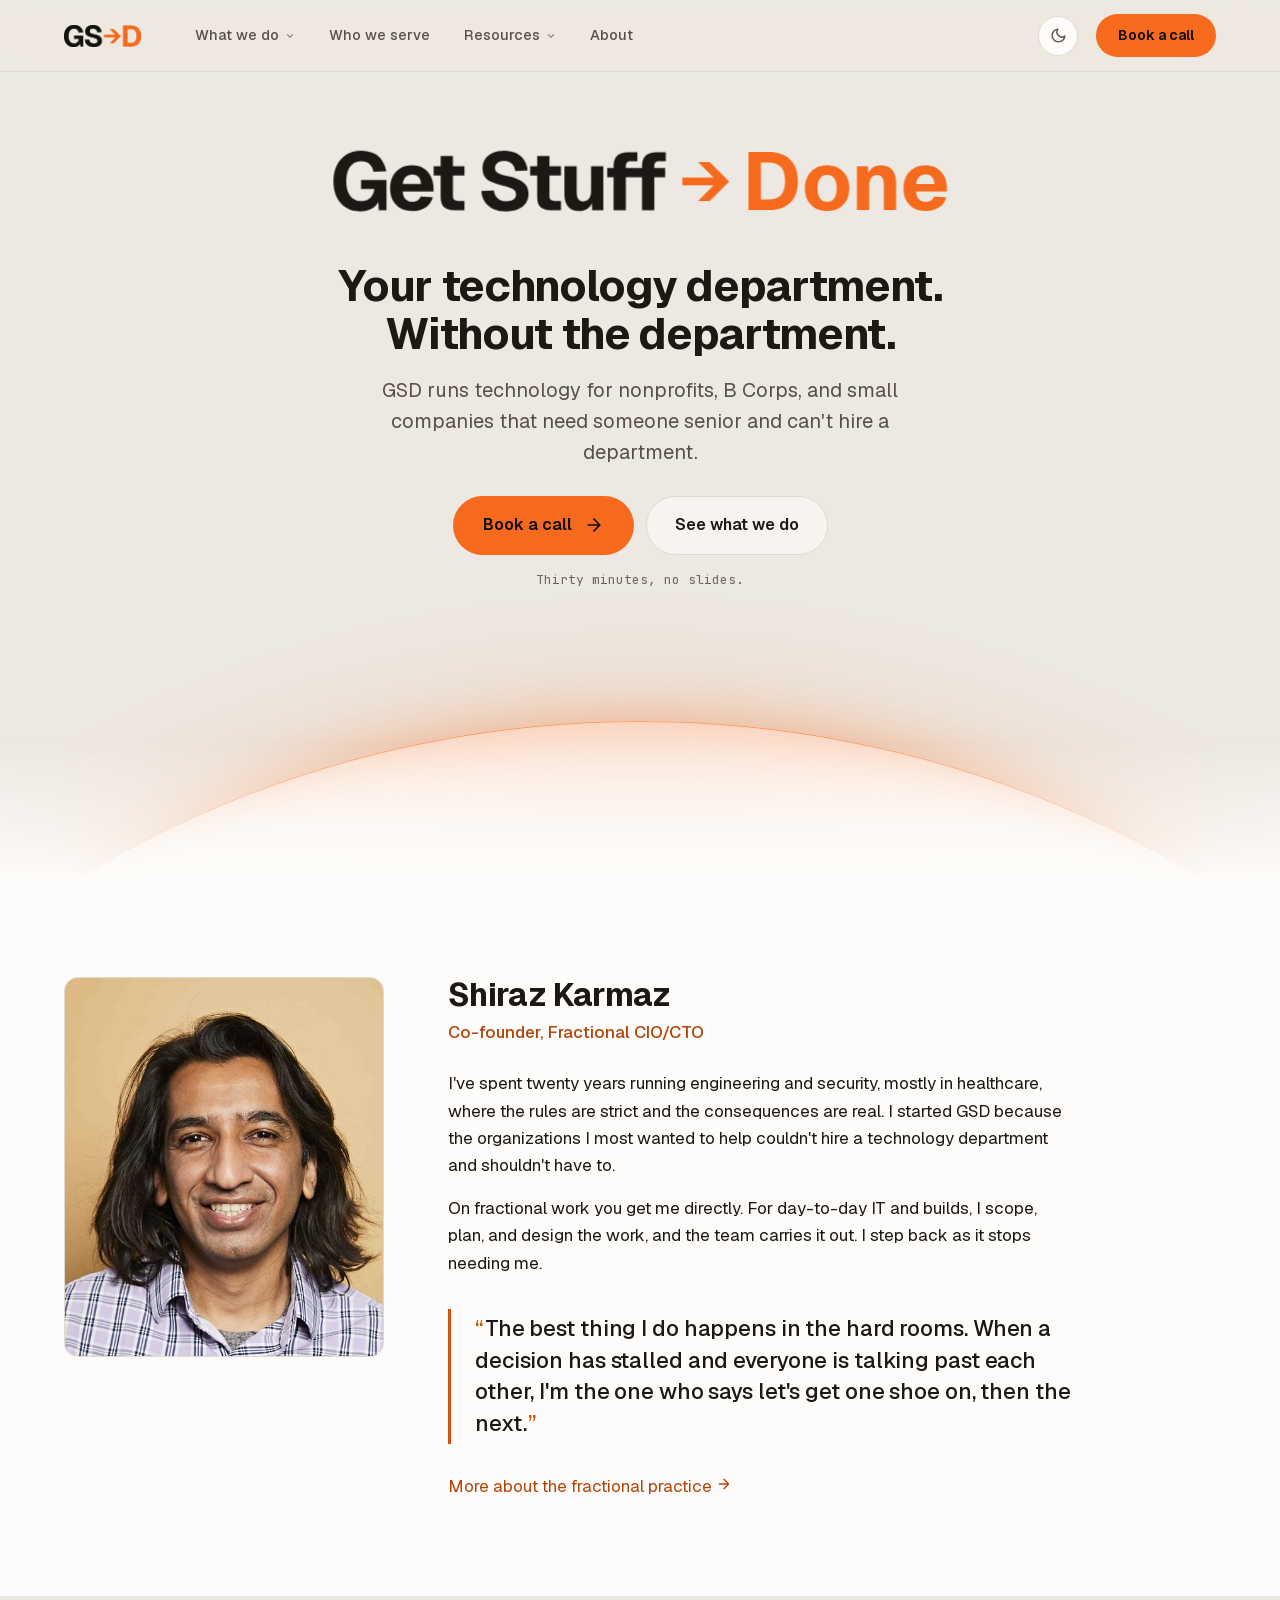
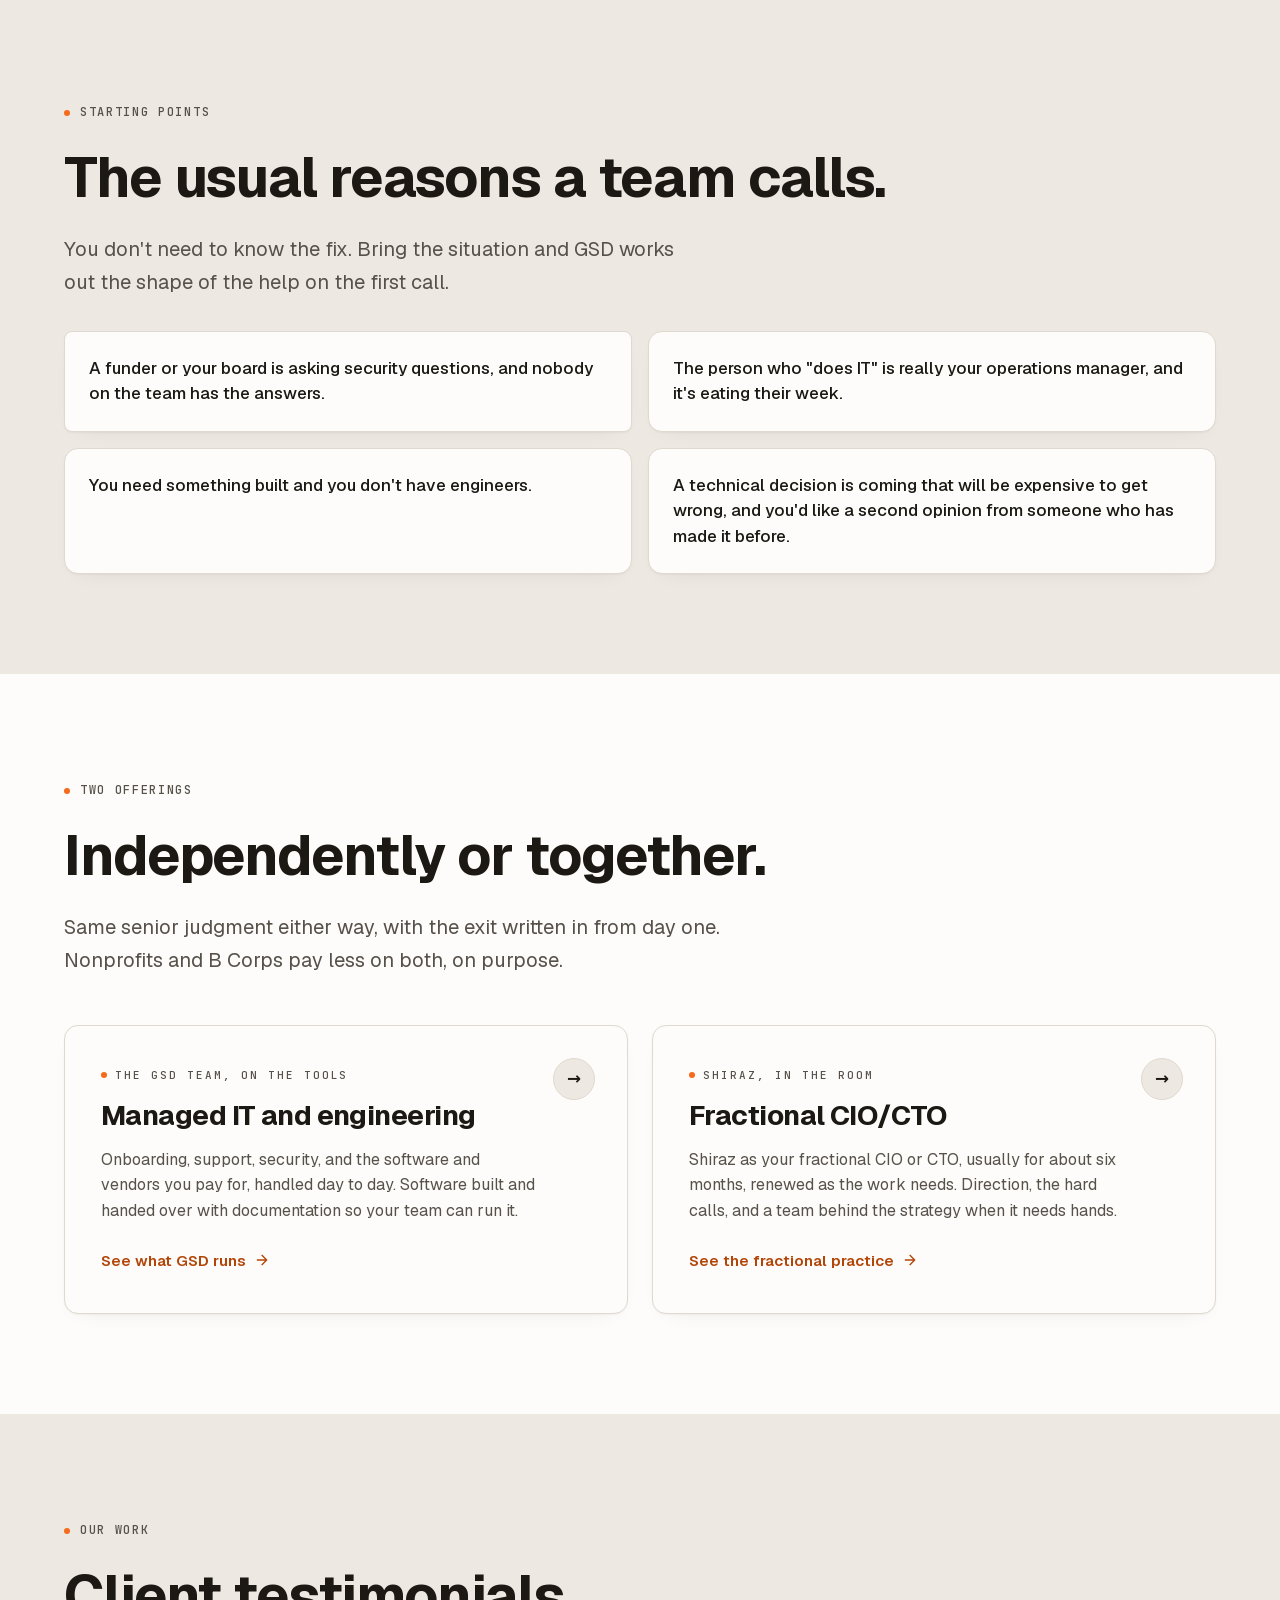
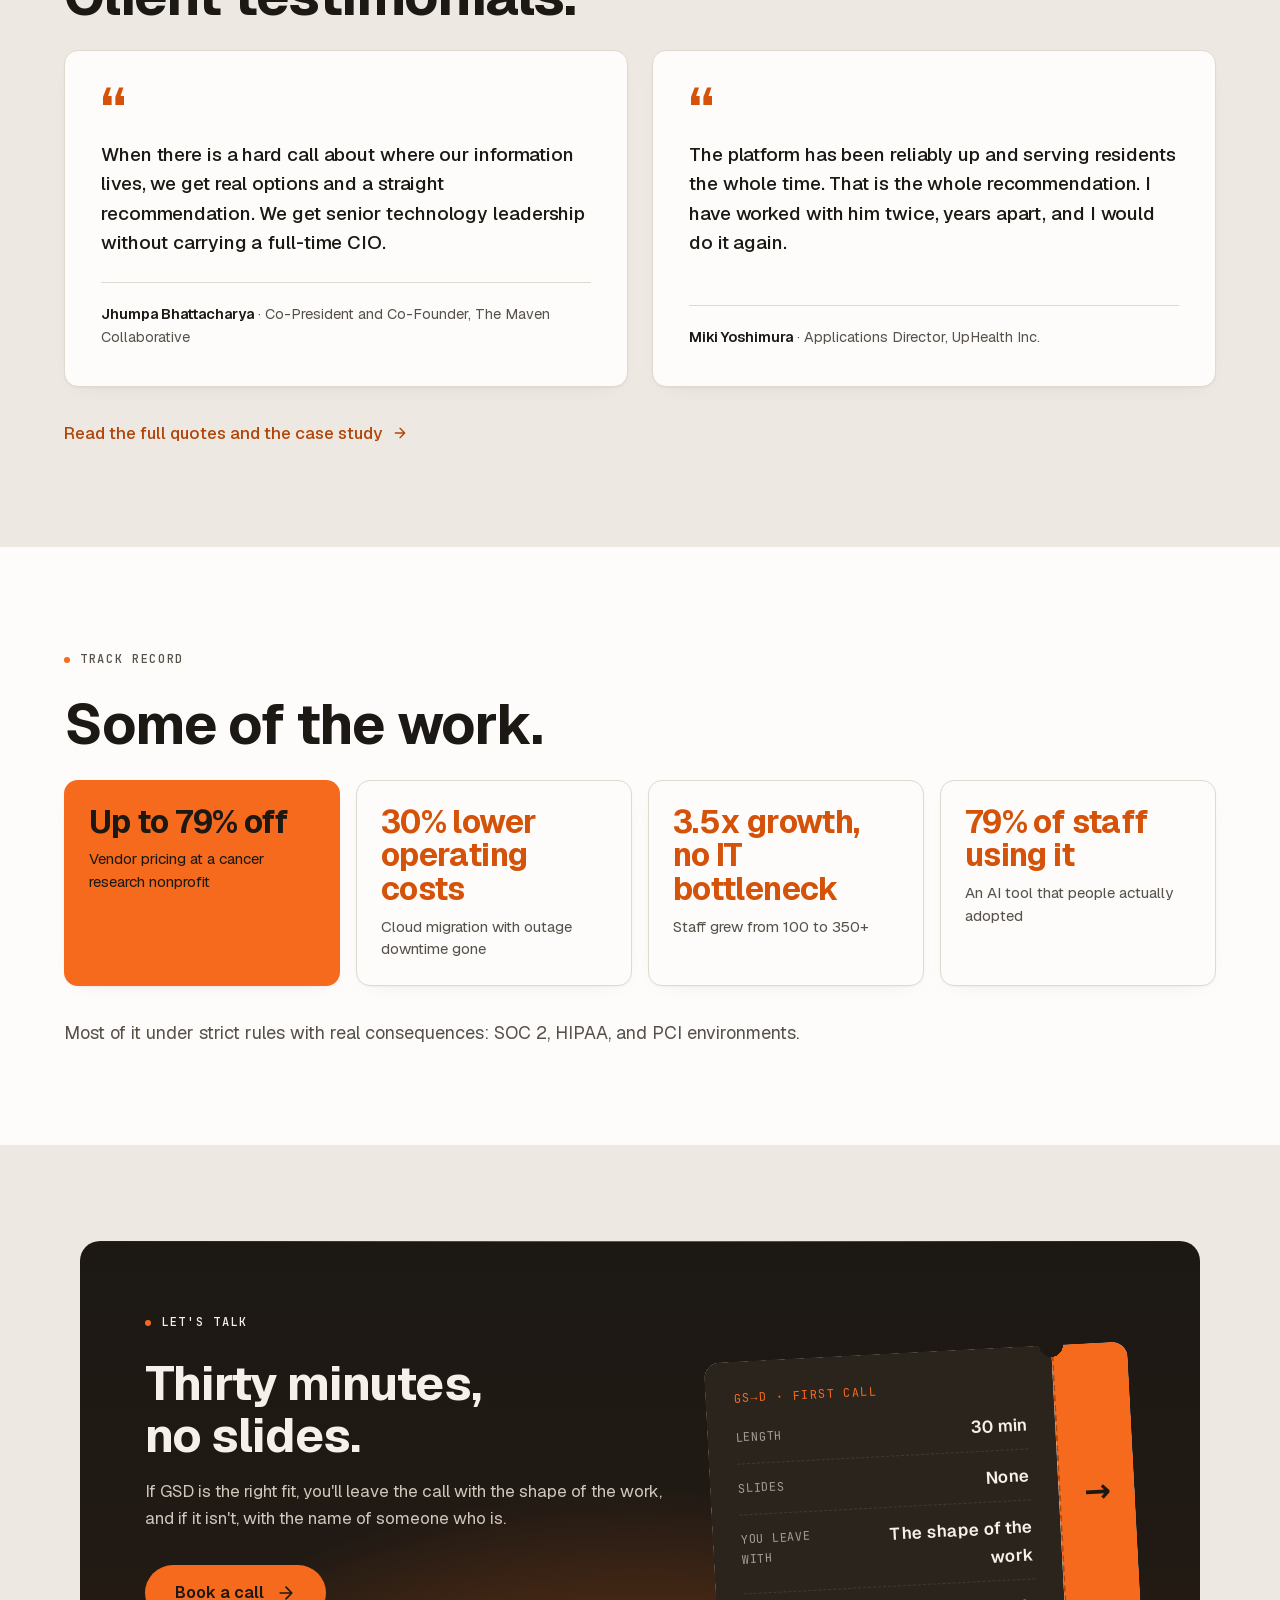
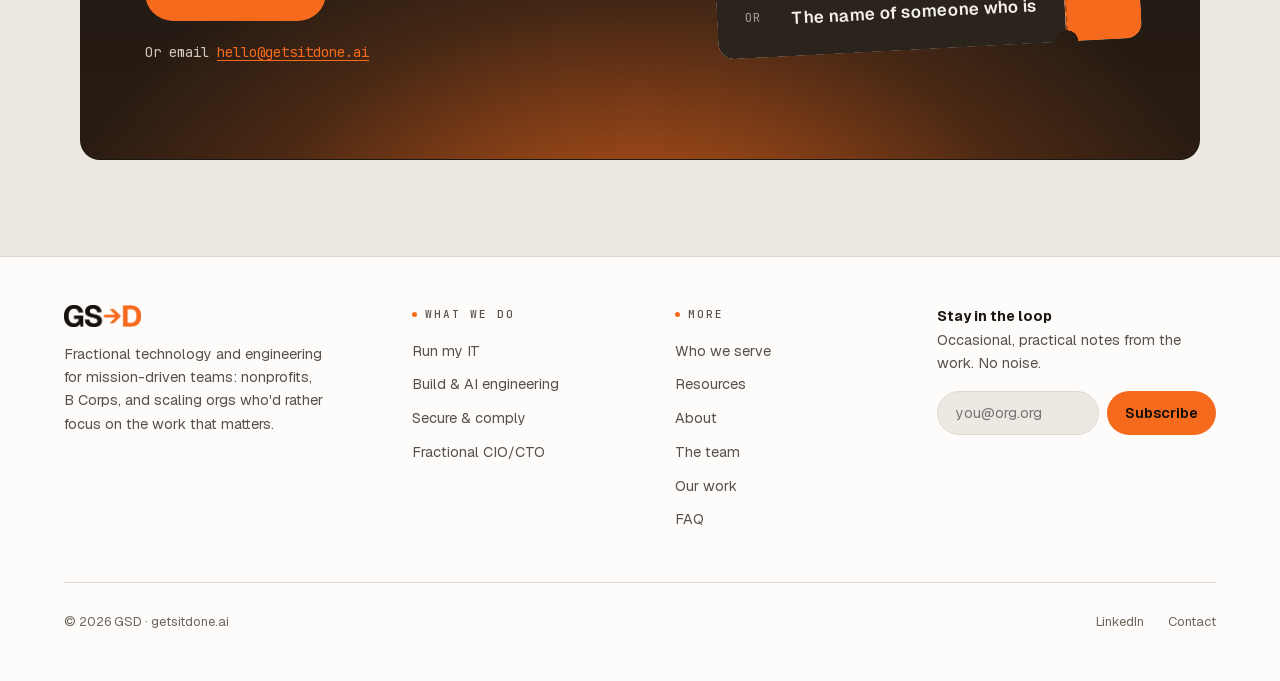
==== commit fc1dcb53: "Add files via upload" ====
--- a/GSD-SHARE-PREVIEW/index.html
+++ b/GSD-SHARE-PREVIEW/index.html
@@ -1,2 +1,2 @@
 <!DOCTYPE html><html lang="en"><head><meta name="robots" content="noindex, nofollow"><meta charset="UTF-8"><meta name="viewport" content="width=device-width, initial-scale=1.0"><title>GSD | Technology and engineering for mission-driven teams</title><meta name="description" content="GSD runs technology for nonprofits, B Corps, and small companies that need someone senior and can't hire a department. Managed IT, software builds, security, and fractional CIO/CTO leadership."><meta property="og:type" content="website"><meta property="og:title" content="GSD | Technology and engineering for mission-driven teams"><meta property="og:description" content="Managed IT, software builds, and security. Fractional CIO/CTO leadership from Shiraz Karmaz, who is on every engagement."><meta property="og:url" content="https://getsitdone.ai/index.html"><meta property="og:image" content="https://getsitdone.ai/og-image.png"><meta property="og:image:width" content="1200"><meta property="og:image:height" content="630"><meta property="og:site_name" content="GSD"><meta name="twitter:card" content="summary_large_image"><meta name="twitter:title" content="GSD | Technology and engineering for mission-driven teams"><meta name="twitter:description" content="Managed IT, software builds, and security. Fractional CIO/CTO leadership from Shiraz Karmaz, who is on every engagement."><meta name="twitter:image" content="https://getsitdone.ai/og-image.png"><link rel="canonical" href="https://getsitdone.ai/index.html"><link rel="icon" type="image/svg+xml" href="favicon.svg"><link rel="preload" href="fonts/geist.woff2" as="font" type="font/woff2" crossorigin><link rel="preload" href="fonts/jetbrains-mono.woff2" as="font" type="font/woff2" crossorigin><!-- No-FOUC: set theme before first paint. Default follows the OS (prefers-color-scheme);
-       an explicit toggle choice in localStorage overrides it. --><script>try{var t=localStorage.getItem('gsd-theme');if(!t)t=matchMedia('(prefers-color-scheme: dark)').matches?'dark':'light';document.documentElement.setAttribute('data-theme',t)}catch(e){document.documentElement.setAttribute('data-theme','dark')}</script><script type="application/ld+json">{"@context":"https://schema.org","@graph":[{"@type":"Organization","@id":"https://getsitdone.ai/#organization","name":"GSD","alternateName":"Get Stuff Done","url":"https://getsitdone.ai","image":"https://getsitdone.ai/og-image.png","description":"Fractional technology and engineering for mission-driven teams: nonprofits, B Corps, and scaling orgs. Strategy, software build, security, and day-to-day operations.","disambiguatingDescription":"An AI-sensible engineering team and IT shop. Software across the stack, AI integration, security, and day-to-day operations.","sameAs":["https://www.linkedin.com/company/getsitdone/"],"founder":{"@id":"https://getsitdone.ai/#shiraz"},"contactPoint":{"@type":"ContactPoint","email":"hello@getsitdone.ai","contactType":"sales","availableLanguage":"English"},"areaServed":"United States","knowsAbout":["Managed IT services","Software engineering","AI engineering","Fractional CIO/CTO","Security and compliance"]},{"@type":"WebSite","@id":"https://getsitdone.ai/#website","url":"https://getsitdone.ai","name":"GSD","publisher":{"@id":"https://getsitdone.ai/#organization"},"inLanguage":"en-US"},{"@type":"Person","@id":"https://getsitdone.ai/#shiraz","name":"Shiraz Karmaz","jobTitle":"Co-founder, Fractional CIO/CTO","worksFor":{"@id":"https://getsitdone.ai/#organization"},"sameAs":["https://www.linkedin.com/in/shirazkarmaz/"],"knowsAbout":["Fractional CIO/CTO","SOC 2 Type I and Type II","HIPAA compliance","PCI readiness","Engineering leadership","Healthcare technology"]}]}</script><link rel="stylesheet" href="assets/Base.BOU5q5XV.css"></head><body><a href="#main" class="skip-link">Skip to content</a><nav class="nav"><div class="container nav-inner"><div class="nav-left"><a class="nav-logo" href="index.html" aria-label="GSD home"><span class="gsd-wordmark gsd-logo"><img class="gsd-logo-light" src="brand/gsd-logo-light.png" width="317" height="91" alt="GSD"><img class="gsd-logo-dark" src="brand/gsd-logo-dark.png" width="319" height="93" alt="GSD"></span></a><div class="nav-menu"><div class="nav-item"><a class="nav-trigger" href="what-we-do.html">What we do<svg class="caret" viewBox="0 0 12 12" fill="none" stroke="currentColor" stroke-width="1.6" stroke-linecap="round" stroke-linejoin="round" aria-hidden="true"><path d="M3 4.5L6 7.5L9 4.5"></path></svg></a><div class="nav-dropdown" role="menu"><a class="nav-dd-item" role="menuitem" href="run-it.html"><span class="nav-dd-body"><span class="nav-dd-label">Run my IT</span><span class="nav-dd-desc">Managed IT and day-to-day operations</span></span></a><a class="nav-dd-item" role="menuitem" href="build.html"><span class="nav-dd-body"><span class="nav-dd-label">Build &amp; AI engineering</span><span class="nav-dd-desc">Software built and shipped, AI-sensible</span></span></a><a class="nav-dd-item" role="menuitem" href="secure-comply.html"><span class="nav-dd-body"><span class="nav-dd-label">Secure &amp; comply</span><span class="nav-dd-desc">Security posture and readiness</span></span></a><a class="nav-dd-item" role="menuitem" href="fractional.html"><span class="nav-dd-body"><span class="nav-dd-label">Fractional CIO/CTO</span><span class="nav-dd-desc">Direction and the hard calls, from Shiraz</span></span></a></div></div><div class="nav-item"><a class="nav-trigger" href="who-we-serve.html">Who we serve</a></div><div class="nav-item"><a class="nav-trigger" href="resources.html">Resources<svg class="caret" viewBox="0 0 12 12" fill="none" stroke="currentColor" stroke-width="1.6" stroke-linecap="round" stroke-linejoin="round" aria-hidden="true"><path d="M3 4.5L6 7.5L9 4.5"></path></svg></a><div class="nav-dropdown" role="menu"><a class="nav-dd-item" role="menuitem" href="resources.html#where-you-stand"><span class="nav-dd-body"><span class="nav-dd-label">Where do you stand?</span><span class="nav-dd-desc">A short read on your current setup</span></span></a><a class="nav-dd-item" role="menuitem" href="our-work.html"><span class="nav-dd-body"><span class="nav-dd-label">Our work</span><span class="nav-dd-desc">Testimonials and case studies</span></span></a></div></div><div class="nav-item"><a class="nav-trigger" href="about.html">About</a></div></div></div><div class="nav-right"><button class="theme-toggle" type="button" aria-label="Switch to dark mode" title="Switch to dark mode"><svg class="icon-sun" viewBox="0 0 24 24" fill="none" stroke="currentColor" stroke-width="2" stroke-linecap="round" stroke-linejoin="round" aria-hidden="true"><circle cx="12" cy="12" r="4"></circle><path d="M12 2v2M12 20v2M4.93 4.93l1.41 1.41M17.66 17.66l1.41 1.41M2 12h2M20 12h2M4.93 19.07l1.41-1.41M17.66 6.34l1.41-1.41"></path></svg><svg class="icon-moon" viewBox="0 0 24 24" fill="none" stroke="currentColor" stroke-width="2" stroke-linecap="round" stroke-linejoin="round" aria-hidden="true" style="display:none"><path d="M21 12.79A9 9 0 1 1 11.21 3 7 7 0 0 0 21 12.79z"></path></svg></button><a class="nav-cta" href="contact.html">Book a call</a><button class="nav-mobile-toggle" type="button" aria-expanded="false" aria-controls="nav-mobile-panel">Menu</button></div></div><div class="nav-mobile-panel closed" id="nav-mobile-panel"><div class="container"><div class="nm-group"><a class="nm-head" href="what-we-do.html">What we do</a><a class="nm-link" href="run-it.html">Run my IT</a><a class="nm-link" href="build.html">Build &amp; AI engineering</a><a class="nm-link" href="secure-comply.html">Secure &amp; comply</a><a class="nm-link" href="fractional.html">Fractional CIO/CTO</a></div><div class="nm-group"><a class="nm-link" href="who-we-serve.html">Who we serve</a></div><div class="nm-group"><a class="nm-head" href="resources.html">Resources</a><a class="nm-link" href="resources.html#where-you-stand">Where do you stand?</a><a class="nm-link" href="our-work.html">Our work</a></div><div class="nm-group"><a class="nm-link" href="about.html">About</a></div></div></div></nav><div id="main"><section class="hero hero-v2"><div class="container hero-v2-inner"><div class="hero-mark"><svg class="hero-wordmark" viewBox="0 0 929 159" role="img" aria-labelledby="hero-wordmark-title" xmlns="http://www.w3.org/2000/svg"><title id="hero-wordmark-title">Get Stuff Done</title><path class="hw-text" d="M45.3044 124.959C36.8966 124.959 29.7132 123.041 23.7542 119.204C17.7953 115.368 13.1832 110.062 9.918 103.286C6.73445 96.4296 5.14267 88.5523 5.14267 79.6547C5.14267 70.9203 6.77526 63.1247 10.0404 56.2678C13.3056 49.4109 17.9993 44.0233 24.1216 40.1051C30.3254 36.1053 37.7537 34.1053 46.4064 34.1053C53.9164 34.1053 60.2427 35.3706 65.3853 37.9011C70.6096 40.35 74.7728 43.8601 77.8747 48.4313C80.9766 53.0026 83.1398 58.3901 84.3642 64.594L65.1404 65.4511C64.2425 60.635 62.3242 56.8392 59.3856 54.0638C56.5285 51.2067 52.243 49.7782 46.5289 49.7782C41.5495 49.7782 37.3864 51.0843 34.0396 53.6964C30.7744 56.3086 28.3255 59.8595 26.6929 64.3491C25.1419 68.8387 24.3664 73.9406 24.3664 79.6547C24.3664 85.4504 25.1419 90.593 26.6929 95.0827C28.3255 99.4907 30.7744 102.96 34.0396 105.49C37.3864 108.021 41.6719 109.286 46.8962 109.286C50.7328 109.286 54.0388 108.511 56.8142 106.96C59.6713 105.409 61.8753 103.286 63.4262 100.593C65.0588 97.8989 66.0384 94.8378 66.3649 91.4093H46.5289V77.818H84.6091V123H73.0993L72.1198 104.388L74.3238 105.368C73.5075 109.205 71.7116 112.592 68.9362 115.531C66.1608 118.47 62.7324 120.796 58.6509 122.51C54.651 124.143 50.2022 124.959 45.3044 124.959ZM123.062 124.469C116.369 124.469 110.532 123.082 105.553 120.306C100.655 117.449 96.8185 113.449 94.0431 108.307C91.3493 103.164 90.0024 97.1234 90.0024 90.1849C90.0024 83.2464 91.3493 77.2466 94.0431 72.1855C96.8185 67.0429 100.655 63.043 105.553 60.186C110.451 57.329 116.246 55.9004 122.94 55.9004C129.47 55.9004 135.144 57.329 139.96 60.186C144.776 63.043 148.49 67.1245 151.102 72.4304C153.796 77.7364 155.143 84.0627 155.143 91.4093V95.0827H108.981C109.226 100.307 110.614 104.184 113.144 106.715C115.757 109.245 119.185 110.511 123.43 110.511C126.532 110.511 129.103 109.858 131.144 108.552C133.266 107.245 134.776 105.246 135.674 102.552L154.163 103.654C152.449 110.184 148.817 115.286 143.266 118.959C137.715 122.633 130.98 124.469 123.062 124.469ZM108.981 83.8178H136.286C136.042 79.0016 134.695 75.4099 132.246 73.0427C129.878 70.6754 126.777 69.4918 122.94 69.4918C119.103 69.4918 115.92 70.757 113.389 73.2876C110.94 75.7364 109.471 79.2465 108.981 83.8178ZM185.522 123C178.746 123 173.767 121.449 170.583 118.347C167.4 115.164 165.808 110.143 165.808 103.286V41.9418H184.175V101.082C184.175 104.266 184.828 106.429 186.134 107.572C187.521 108.715 189.562 109.286 192.256 109.286H201.439V123H185.522ZM155.278 71.0835V57.3698H201.439V71.0835H155.278ZM263.868 124.959C256.358 124.959 249.909 123.694 244.522 121.163C239.134 118.633 234.93 115.082 231.91 110.511C228.889 105.939 227.175 100.552 226.767 94.348L245.501 93.4909C245.991 96.9193 246.97 99.858 248.44 102.307C249.991 104.674 252.031 106.47 254.562 107.694C257.174 108.919 260.358 109.531 264.113 109.531C267.215 109.531 269.827 109.164 271.949 108.429C274.153 107.694 275.827 106.592 276.969 105.123C278.112 103.572 278.684 101.695 278.684 99.4907C278.684 97.4499 278.194 95.6949 277.214 94.2256C276.235 92.6746 274.357 91.2869 271.582 90.0624C268.806 88.7564 264.725 87.4911 259.337 86.2667C251.909 84.5524 245.909 82.6341 241.338 80.5118C236.848 78.3894 233.583 75.7364 231.542 72.5529C229.502 69.2877 228.481 65.2062 228.481 60.3084C228.481 55.0841 229.747 50.5129 232.277 46.5947C234.889 42.6764 238.644 39.6153 243.542 37.4113C248.44 35.2073 254.276 34.1053 261.052 34.1053C268.235 34.1053 274.316 35.3706 279.296 37.9011C284.275 40.4316 288.153 43.9009 290.928 48.3089C293.785 52.7169 295.499 57.7779 296.071 63.492L277.459 64.4715C277.214 61.4513 276.398 58.8391 275.01 56.6351C273.623 54.3495 271.745 52.5944 269.378 51.37C267.011 50.1455 264.154 49.5333 260.807 49.5333C256.562 49.5333 253.215 50.4721 250.766 52.3495C248.399 54.227 247.215 56.6759 247.215 59.6962C247.215 61.8186 247.746 63.6144 248.807 65.0838C249.95 66.4715 251.787 67.6959 254.317 68.7571C256.929 69.8183 260.603 70.8387 265.337 71.8182C273.418 73.4508 279.786 75.5324 284.438 78.0629C289.173 80.5118 292.52 83.4504 294.479 86.8789C296.438 90.3073 297.418 94.2256 297.418 98.6336C297.418 104.021 296.03 108.715 293.254 112.715C290.561 116.633 286.683 119.653 281.622 121.776C276.643 123.898 270.725 124.959 263.868 124.959ZM330.135 123C323.36 123 318.38 121.449 315.197 118.347C312.013 115.164 310.422 110.143 310.422 103.286V41.9418H328.788V101.082C328.788 104.266 329.441 106.429 330.747 107.572C332.135 108.715 334.176 109.286 336.87 109.286H346.053V123H330.135ZM299.891 71.0835V57.3698H346.053V71.0835H299.891ZM372.787 124.469C366.012 124.469 360.706 122.306 356.869 117.98C353.114 113.572 351.237 107.45 351.237 99.6131V57.3698H369.603V95.3276C369.603 100.389 370.379 104.103 371.93 106.47C373.481 108.756 375.93 109.898 379.276 109.898C383.031 109.898 385.929 108.633 387.97 106.103C390.092 103.491 391.154 99.6131 391.154 94.4704V57.3698H409.52V123H392.745L392.256 104.144L394.582 104.633C393.602 111.164 391.276 116.102 387.603 119.449C383.929 122.796 378.991 124.469 372.787 124.469ZM424.918 123V56.5127C424.918 49.9823 426.673 44.9621 430.183 41.452C433.693 37.8603 439.162 36.0644 446.59 36.0644H460.549V49.7782H450.509C447.978 49.7782 446.141 50.4313 444.999 51.7373C443.856 52.9618 443.284 54.8393 443.284 57.3698V123H424.918ZM415.367 73.5324V59.8187H459.569V73.5324H415.367ZM467.528 123V56.5127C467.528 49.9823 469.283 44.9621 472.793 41.452C476.303 37.8603 481.773 36.0644 489.201 36.0644H503.16V49.7782H493.119C490.589 49.7782 488.752 50.4313 487.609 51.7373C486.466 52.9618 485.895 54.8393 485.895 57.3698V123H467.528ZM457.978 73.5324V59.8187H502.18V73.5324H457.978Z"></path><path class="hw-accent hw-done" d="M627.061 123V36.0644H657.06C671.182 36.0644 682.038 39.8602 689.63 47.4518C697.222 54.9617 701.017 65.696 701.017 79.6547C701.017 93.5317 697.262 104.225 689.752 111.735C682.324 119.245 671.671 123 657.794 123H627.061ZM645.672 107.327H657.06C665.468 107.327 671.671 105.082 675.671 100.593C679.753 96.0214 681.794 89.0013 681.794 79.5322C681.794 70.0632 679.753 63.0838 675.671 58.5942C671.671 54.023 665.468 51.7373 657.06 51.7373H645.672V107.327ZM744.799 124.469C738.105 124.469 732.269 123.082 727.289 120.306C722.31 117.449 718.433 113.449 715.657 108.307C712.882 103.164 711.494 97.1234 711.494 90.1849C711.494 83.2464 712.882 77.2466 715.657 72.1855C718.433 67.0429 722.31 63.043 727.289 60.186C732.269 57.329 738.105 55.9004 744.799 55.9004C751.493 55.9004 757.329 57.329 762.308 60.186C767.288 63.043 771.165 67.0429 773.941 72.1855C776.716 77.2466 778.104 83.2464 778.104 90.1849C778.104 97.1234 776.716 103.164 773.941 108.307C771.165 113.449 767.288 117.449 762.308 120.306C757.329 123.082 751.493 124.469 744.799 124.469ZM744.799 110.388C749.37 110.388 752.921 108.633 755.452 105.123C757.982 101.531 759.247 96.552 759.247 90.1849C759.247 83.8178 757.982 78.8792 755.452 75.3691C752.921 71.7774 749.37 69.9816 744.799 69.9816C740.228 69.9816 736.677 71.7774 734.146 75.3691C731.616 78.8792 730.35 83.8178 730.35 90.1849C730.35 96.552 731.616 101.531 734.146 105.123C736.677 108.633 740.228 110.388 744.799 110.388ZM789.54 123V57.3698H806.07L806.805 76.5936L804.478 75.9813C805.131 71.0835 806.437 67.1653 808.396 64.2267C810.437 61.288 812.968 59.1656 815.988 57.8596C819.008 56.5535 822.314 55.9004 825.906 55.9004C830.64 55.9004 834.64 56.9208 837.905 58.9616C841.252 61.0023 843.783 63.9001 845.497 67.6551C847.293 71.3284 848.191 75.6956 848.191 80.7567V123H829.824V86.8789C829.824 83.3688 829.538 80.3893 828.967 77.9404C828.396 75.4915 827.375 73.6549 825.906 72.4304C824.437 71.1244 822.396 70.4713 819.784 70.4713C815.947 70.4713 813.008 71.8998 810.968 74.7569C808.927 77.5323 807.907 81.573 807.907 86.8789V123H789.54ZM892.348 124.469C885.655 124.469 879.818 123.082 874.839 120.306C869.941 117.449 866.104 113.449 863.329 108.307C860.635 103.164 859.288 97.1234 859.288 90.1849C859.288 83.2464 860.635 77.2466 863.329 72.1855C866.104 67.0429 869.941 63.043 874.839 60.186C879.736 57.329 885.532 55.9004 892.226 55.9004C898.756 55.9004 904.429 57.329 909.246 60.186C914.062 63.043 917.776 67.1245 920.388 72.4304C923.082 77.7364 924.429 84.0627 924.429 91.4093V95.0827H878.267C878.512 100.307 879.9 104.184 882.43 106.715C885.042 109.245 888.471 110.511 892.716 110.511C895.818 110.511 898.389 109.858 900.43 108.552C902.552 107.245 904.062 105.246 904.96 102.552L923.449 103.654C921.735 110.184 918.102 115.286 912.552 118.959C907.001 122.633 900.266 124.469 892.348 124.469ZM878.267 83.8178H905.572C905.327 79.0016 903.98 75.4099 901.532 73.0427C899.164 70.6754 896.062 69.4918 892.226 69.4918C888.389 69.4918 885.206 70.757 882.675 73.2876C880.226 75.7364 878.757 79.2465 878.267 83.8178Z"></path><path class="hw-accent hw-arrow" d="M598 80.1621L568.838 51H551.338L574.662 74.3242H528V86H574.662L551.338 109.324H568.838L598 80.1621Z"></path></svg></div><h1 class="hero-v2-title">Your technology department.<br> Without the department.</h1><p class="hero-v2-sub">GSD runs technology for nonprofits, B Corps, and small companies that need someone senior and can't hire a department.</p><div class="hero-v2-actions"><a class="cta-button" href="contact.html">Book a call <svg width="20" height="20" viewBox="0 0 24 24" fill="none" stroke="currentColor" stroke-width="2" stroke-linecap="round" stroke-linejoin="round" aria-hidden="true"><path d="M5 12h14M12 5l7 7-7 7"></path></svg></a><a class="ghost-button" href="what-we-do.html">See what we do</a></div><p class="hero-v2-note">Thirty minutes, no slides.</p></div><div class="hero-stage" aria-hidden="true"><div class="hero-arc"></div></div></section><section class="bio-section"><div class="container"><div class="bio-grid"><div class="bio-portrait"><img src="shiraz.jpg" alt="Shiraz Karmaz" width="320" height="380" loading="lazy"></div><div class="bio-body"><h2 class="bio-name">Shiraz Karmaz</h2><p class="bio-role">Co-founder, Fractional CIO/CTO</p><p class="bio-text">I've spent twenty years running engineering and security, mostly in healthcare, where the rules are strict and the consequences are real. I started GSD because the organizations I most wanted to help couldn't hire a technology department and shouldn't have to.</p><p class="bio-text">On fractional work you get me directly. For day-to-day IT and builds, I scope, plan, and design the work, and the team carries it out. I step back as it stops needing me.</p><blockquote class="bio-quote">The best thing I do happens in the hard rooms. When a decision has stalled and everyone is talking past each other, I'm the one who says let's get one shoe on, then the next.</blockquote><div style="margin-top: 28px"><a class="service-cta" href="fractional.html">More about the fractional practice <svg width="16" height="16" viewBox="0 0 24 24" fill="none" stroke="currentColor" stroke-width="2" stroke-linecap="round" stroke-linejoin="round" aria-hidden="true"><path d="M5 12h14M12 5l7 7-7 7"></path></svg></a></div></div></div></div></section><section class="situations-section"><div class="container situations-grid"><div><span class="section-label">Starting points</span><h2 class="section-title">The usual reasons a team calls.</h2><p class="section-intro" style="margin-bottom: 0">You don't need to know the fix. Bring the situation and GSD works out the shape of the help on the first call.</p></div><ul class="situations situations-cards"><li>A funder or your board is asking security questions, and nobody on the team has the answers.</li><li>The person who "does IT" is really your operations manager, and it's eating their week.</li><li>You need something built and you don't have engineers.</li><li>A technical decision is coming that will be expensive to get wrong, and you'd like a second opinion from someone who has made it before.</li></ul></div></section><section class="segment-section"><div class="container"><span class="section-label">Two offerings</span><h2 class="section-title">Independently or together.</h2><p class="section-intro" style="margin-bottom: 0">Same senior judgment either way, with the exit written in from day one. Nonprofits and B Corps pay less on both, on purpose.</p><div class="segment-grid"><a class="segment-card smb" href="what-we-do.html"><span class="segment-tag">The GSD team, on the tools</span><h3>Managed IT and engineering</h3><p>Onboarding, support, security, and the software and vendors you pay for, handled day to day. Software built and handed over with documentation so your team can run it.</p><span class="seg-link">See what GSD runs <svg width="16" height="16" viewBox="0 0 24 24" fill="none" stroke="currentColor" stroke-width="2" stroke-linecap="round" stroke-linejoin="round" aria-hidden="true"><path d="M5 12h14M12 5l7 7-7 7"></path></svg></span></a><a class="segment-card ent" href="fractional.html"><span class="segment-tag">Shiraz, in the room</span><h3>Fractional CIO/CTO</h3><p>Shiraz as your fractional CIO or CTO, usually for about six months, renewed as the work needs. Direction, the hard calls, and a team behind the strategy when it needs hands.</p><span class="seg-link">See the fractional practice <svg width="16" height="16" viewBox="0 0 24 24" fill="none" stroke="currentColor" stroke-width="2" stroke-linecap="round" stroke-linejoin="round" aria-hidden="true"><path d="M5 12h14M12 5l7 7-7 7"></path></svg></span></a></div></div></section><section class="work-section"><div class="container"><span class="section-label">Our work</span><h2 class="section-title" style="max-width: 820px">Client testimonials.</h2><div class="work-grid"><a class="work-card" href="our-work.html"><blockquote>When there is a hard call about where our information lives, we get real options and a straight recommendation. We get senior technology leadership without carrying a full-time CIO.</blockquote><span class="work-who"><strong>Jhumpa Bhattacharya</strong> · Co-President and Co-Founder, The Maven Collaborative</span></a><a class="work-card" href="our-work.html"><blockquote>The platform has been reliably up and serving residents the whole time. That is the whole recommendation. I have worked with him twice, years apart, and I would do it again.</blockquote><span class="work-who"><strong>Miki Yoshimura</strong> · Applications Director, UpHealth Inc.</span></a></div><a class="service-cta" style="display: inline-flex; align-items: center; gap: 10px; margin-top: 32px; font-weight: 500" href="our-work.html">Read the full quotes and the case study <svg width="16" height="16" viewBox="0 0 24 24" fill="none" stroke="currentColor" stroke-width="2" stroke-linecap="round" stroke-linejoin="round" aria-hidden="true"><path d="M5 12h14M12 5l7 7-7 7"></path></svg></a></div></section><section class="prose-section" style="background: var(--bg-elevated)"><div class="container"><span class="section-label">Track record</span><h2 class="section-title" style="max-width: 820px">Some of the work.</h2><div class="record-grid"><div class="record-tile is-featured"><div class="stat-number"><span class="sr-only">Up to 80% off</span><span aria-hidden="true">Up to 80% off</span></div><p>Vendor pricing at a cancer research nonprofit</p></div><div class="record-tile"><div class="stat-number"><span class="sr-only">30% lower operating costs</span><span aria-hidden="true">30% lower operating costs</span></div><p>Cloud migration with outage downtime gone</p></div><div class="record-tile"><div class="stat-number"><span class="sr-only">3.5x growth, no IT bottleneck</span><span aria-hidden="true">3.5x growth, no IT bottleneck</span></div><p>Staff grew from 100 to 350+</p></div><div class="record-tile"><div class="stat-number"><span class="sr-only">80% of staff using it</span><span aria-hidden="true">80% of staff using it</span></div><p>An AI tool that people actually adopted</p></div></div><p class="prose" style="font-size: 1.125rem; max-width: 820px; margin-top: 32px">Most of it under strict rules with real consequences: SOC 2, HIPAA, and PCI environments.</p></div></section><section class="cta-section cta-ticket"><div class="container"><div class="cta-ticket-copy"><span class="section-label">Let's talk</span><h2>Thirty minutes, no slides.</h2><p>If GSD is the right fit, you'll leave the call with the shape of the work, and if it isn't, with the name of someone who is.</p><a class="cta-button" href="contact.html">Book a call <svg width="20" height="20" viewBox="0 0 24 24" fill="none" stroke="currentColor" stroke-width="2" stroke-linecap="round" stroke-linejoin="round" aria-hidden="true"><path d="M5 12h14M12 5l7 7-7 7"></path></svg></a><p class="cta-email">Or email <a href="mailto:hello@getsitdone.ai">hello@getsitdone.ai</a></p></div><div class="ticket" aria-hidden="true"><div class="ticket-main"><span class="ticket-kicker">GS→D · First call</span><div class="ticket-row"><span class="ticket-key">Length</span><span class="ticket-val">30 min</span></div><div class="ticket-row"><span class="ticket-key">Slides</span><span class="ticket-val">None</span></div><div class="ticket-row"><span class="ticket-key">You leave with</span><span class="ticket-val">The shape of the work</span></div><div class="ticket-row"><span class="ticket-key">Or</span><span class="ticket-val">The name of someone who is</span></div></div><div class="ticket-stub"><span class="ticket-arrow">→</span></div></div></div></section></div><footer><div class="container"><div class="footer-grid"><div class="footer-brand"><a class="footer-logo" href="index.html" aria-label="GSD home"><span class="gsd-wordmark gsd-logo"><img class="gsd-logo-light" src="brand/gsd-logo-light.png" width="317" height="91" alt="GSD"><img class="gsd-logo-dark" src="brand/gsd-logo-dark.png" width="319" height="93" alt="GSD"></span></a><p>Fractional technology and engineering for mission-driven teams: nonprofits, B Corps, and scaling orgs who'd rather focus on the work that matters.</p></div><div class="footer-col"><h5>What we do</h5><a href="run-it.html">Run my IT</a><a href="build.html">Build &amp; AI engineering</a><a href="secure-comply.html">Secure &amp; comply</a><a href="fractional.html">Fractional CIO/CTO</a></div><div class="footer-col"><h5>More</h5><a href="who-we-serve.html">Who we serve</a><a href="resources.html">Resources</a><a href="about.html">About</a><a href="about.html#team">The team</a><a href="our-work.html">Our work</a><a href="faq.html">FAQ</a></div><div class="footer-news"><h5>Stay in the loop</h5><p>Occasional, practical notes from the work. No noise.</p><form class="news-form" id="newsletter-form" novalidate><input type="email" name="email" placeholder="you@org.org" aria-label="Email address" required autocomplete="email"><!-- Honeypot: real users leave this blank; bots fill it. Hidden from view + a11y. --><input type="text" name="company" tabindex="-1" autocomplete="off" aria-hidden="true" style="position:absolute;left:-9999px;width:1px;height:1px;opacity:0"><button type="submit">Subscribe</button><div class="news-turnstile" id="newsletter-turnstile"></div></form><p class="news-status" id="newsletter-status" role="status" aria-live="polite" hidden></p></div></div><div class="footer-legal"><span class="copyright">© 2026 GSD · getsitdone.ai</span><div class="legal-links"><a href="https://linkedin.com/company/getsitdone" target="_blank" rel="noopener">LinkedIn</a><a href="contact.html">Contact</a></div></div></div></footer><script src="site.js" defer></script></body></html>+       an explicit toggle choice in localStorage overrides it. --><script>try{var t=localStorage.getItem('gsd-theme');if(!t)t=matchMedia('(prefers-color-scheme: dark)').matches?'dark':'light';document.documentElement.setAttribute('data-theme',t)}catch(e){document.documentElement.setAttribute('data-theme','dark')}</script><script type="application/ld+json">{"@context":"https://schema.org","@graph":[{"@type":"Organization","@id":"https://getsitdone.ai/#organization","name":"GSD","alternateName":"Get Stuff Done","url":"https://getsitdone.ai","image":"https://getsitdone.ai/og-image.png","description":"Fractional technology and engineering for mission-driven teams: nonprofits, B Corps, and scaling orgs. Strategy, software build, security, and day-to-day operations.","disambiguatingDescription":"An AI-sensible engineering team and IT shop. Software across the stack, AI integration, security, and day-to-day operations.","sameAs":["https://www.linkedin.com/company/getsitdone/"],"founder":{"@id":"https://getsitdone.ai/#shiraz"},"contactPoint":{"@type":"ContactPoint","email":"hello@getsitdone.ai","contactType":"sales","availableLanguage":"English"},"areaServed":"United States","knowsAbout":["Managed IT services","Software engineering","AI engineering","Fractional CIO/CTO","Security and compliance"]},{"@type":"WebSite","@id":"https://getsitdone.ai/#website","url":"https://getsitdone.ai","name":"GSD","publisher":{"@id":"https://getsitdone.ai/#organization"},"inLanguage":"en-US"},{"@type":"Person","@id":"https://getsitdone.ai/#shiraz","name":"Shiraz Karmaz","jobTitle":"Co-founder, Fractional CIO/CTO","worksFor":{"@id":"https://getsitdone.ai/#organization"},"sameAs":["https://www.linkedin.com/in/shirazkarmaz/"],"knowsAbout":["Fractional CIO/CTO","SOC 2 Type I and Type II","HIPAA compliance","PCI readiness","Engineering leadership","Healthcare technology"]}]}</script><link rel="stylesheet" href="assets/Base.DkBYnuu_.css"></head><body><a href="#main" class="skip-link">Skip to content</a><nav class="nav"><div class="container nav-inner"><div class="nav-left"><a class="nav-logo" href="index.html" aria-label="GSD home"><span class="gsd-wordmark gsd-logo"><img class="gsd-logo-light" src="brand/gsd-logo-light.png" width="317" height="91" alt="GSD"><img class="gsd-logo-dark" src="brand/gsd-logo-dark.png" width="319" height="93" alt="GSD"></span></a><div class="nav-menu"><div class="nav-item"><a class="nav-trigger" href="what-we-do.html">What we do<svg class="caret" viewBox="0 0 12 12" fill="none" stroke="currentColor" stroke-width="1.6" stroke-linecap="round" stroke-linejoin="round" aria-hidden="true"><path d="M3 4.5L6 7.5L9 4.5"></path></svg></a><div class="nav-dropdown" role="menu"><a class="nav-dd-item" role="menuitem" href="run-it.html"><span class="nav-dd-body"><span class="nav-dd-label">Run my IT</span><span class="nav-dd-desc">Managed IT and day-to-day operations</span></span></a><a class="nav-dd-item" role="menuitem" href="build.html"><span class="nav-dd-body"><span class="nav-dd-label">Build &amp; AI engineering</span><span class="nav-dd-desc">Software built and shipped, AI-sensible</span></span></a><a class="nav-dd-item" role="menuitem" href="secure-comply.html"><span class="nav-dd-body"><span class="nav-dd-label">Secure &amp; comply</span><span class="nav-dd-desc">Security posture and readiness</span></span></a><a class="nav-dd-item" role="menuitem" href="fractional.html"><span class="nav-dd-body"><span class="nav-dd-label">Fractional CIO/CTO</span><span class="nav-dd-desc">Direction and the hard calls, from Shiraz</span></span></a></div></div><div class="nav-item"><a class="nav-trigger" href="who-we-serve.html">Who we serve</a></div><div class="nav-item"><a class="nav-trigger" href="resources.html">Resources<svg class="caret" viewBox="0 0 12 12" fill="none" stroke="currentColor" stroke-width="1.6" stroke-linecap="round" stroke-linejoin="round" aria-hidden="true"><path d="M3 4.5L6 7.5L9 4.5"></path></svg></a><div class="nav-dropdown" role="menu"><a class="nav-dd-item" role="menuitem" href="resources.html#where-you-stand"><span class="nav-dd-body"><span class="nav-dd-label">Where do you stand?</span><span class="nav-dd-desc">A short read on your current setup</span></span></a><a class="nav-dd-item" role="menuitem" href="our-work.html"><span class="nav-dd-body"><span class="nav-dd-label">Our work</span><span class="nav-dd-desc">Testimonials and case studies</span></span></a></div></div><div class="nav-item"><a class="nav-trigger" href="about.html">About</a></div></div></div><div class="nav-right"><button class="theme-toggle" type="button" aria-label="Switch to dark mode" title="Switch to dark mode"><svg class="icon-sun" viewBox="0 0 24 24" fill="none" stroke="currentColor" stroke-width="2" stroke-linecap="round" stroke-linejoin="round" aria-hidden="true"><circle cx="12" cy="12" r="4"></circle><path d="M12 2v2M12 20v2M4.93 4.93l1.41 1.41M17.66 17.66l1.41 1.41M2 12h2M20 12h2M4.93 19.07l1.41-1.41M17.66 6.34l1.41-1.41"></path></svg><svg class="icon-moon" viewBox="0 0 24 24" fill="none" stroke="currentColor" stroke-width="2" stroke-linecap="round" stroke-linejoin="round" aria-hidden="true" style="display:none"><path d="M21 12.79A9 9 0 1 1 11.21 3 7 7 0 0 0 21 12.79z"></path></svg></button><a class="nav-cta" href="contact.html">Book a call</a><button class="nav-mobile-toggle" type="button" aria-expanded="false" aria-controls="nav-mobile-panel">Menu</button></div></div><div class="nav-mobile-panel closed" id="nav-mobile-panel"><div class="container"><div class="nm-group"><a class="nm-head" href="what-we-do.html">What we do</a><a class="nm-link" href="run-it.html">Run my IT</a><a class="nm-link" href="build.html">Build &amp; AI engineering</a><a class="nm-link" href="secure-comply.html">Secure &amp; comply</a><a class="nm-link" href="fractional.html">Fractional CIO/CTO</a></div><div class="nm-group"><a class="nm-link" href="who-we-serve.html">Who we serve</a></div><div class="nm-group"><a class="nm-head" href="resources.html">Resources</a><a class="nm-link" href="resources.html#where-you-stand">Where do you stand?</a><a class="nm-link" href="our-work.html">Our work</a></div><div class="nm-group"><a class="nm-link" href="about.html">About</a></div></div></div></nav><div id="main"><section class="hero hero-v2"><div class="container hero-v2-inner"><div class="hero-mark"><svg class="hero-wordmark" viewBox="0 0 929 159" role="img" aria-labelledby="hero-wordmark-title" xmlns="http://www.w3.org/2000/svg"><title id="hero-wordmark-title">Get Stuff Done</title><path class="hw-text" d="M45.3044 124.959C36.8966 124.959 29.7132 123.041 23.7542 119.204C17.7953 115.368 13.1832 110.062 9.918 103.286C6.73445 96.4296 5.14267 88.5523 5.14267 79.6547C5.14267 70.9203 6.77526 63.1247 10.0404 56.2678C13.3056 49.4109 17.9993 44.0233 24.1216 40.1051C30.3254 36.1053 37.7537 34.1053 46.4064 34.1053C53.9164 34.1053 60.2427 35.3706 65.3853 37.9011C70.6096 40.35 74.7728 43.8601 77.8747 48.4313C80.9766 53.0026 83.1398 58.3901 84.3642 64.594L65.1404 65.4511C64.2425 60.635 62.3242 56.8392 59.3856 54.0638C56.5285 51.2067 52.243 49.7782 46.5289 49.7782C41.5495 49.7782 37.3864 51.0843 34.0396 53.6964C30.7744 56.3086 28.3255 59.8595 26.6929 64.3491C25.1419 68.8387 24.3664 73.9406 24.3664 79.6547C24.3664 85.4504 25.1419 90.593 26.6929 95.0827C28.3255 99.4907 30.7744 102.96 34.0396 105.49C37.3864 108.021 41.6719 109.286 46.8962 109.286C50.7328 109.286 54.0388 108.511 56.8142 106.96C59.6713 105.409 61.8753 103.286 63.4262 100.593C65.0588 97.8989 66.0384 94.8378 66.3649 91.4093H46.5289V77.818H84.6091V123H73.0993L72.1198 104.388L74.3238 105.368C73.5075 109.205 71.7116 112.592 68.9362 115.531C66.1608 118.47 62.7324 120.796 58.6509 122.51C54.651 124.143 50.2022 124.959 45.3044 124.959ZM123.062 124.469C116.369 124.469 110.532 123.082 105.553 120.306C100.655 117.449 96.8185 113.449 94.0431 108.307C91.3493 103.164 90.0024 97.1234 90.0024 90.1849C90.0024 83.2464 91.3493 77.2466 94.0431 72.1855C96.8185 67.0429 100.655 63.043 105.553 60.186C110.451 57.329 116.246 55.9004 122.94 55.9004C129.47 55.9004 135.144 57.329 139.96 60.186C144.776 63.043 148.49 67.1245 151.102 72.4304C153.796 77.7364 155.143 84.0627 155.143 91.4093V95.0827H108.981C109.226 100.307 110.614 104.184 113.144 106.715C115.757 109.245 119.185 110.511 123.43 110.511C126.532 110.511 129.103 109.858 131.144 108.552C133.266 107.245 134.776 105.246 135.674 102.552L154.163 103.654C152.449 110.184 148.817 115.286 143.266 118.959C137.715 122.633 130.98 124.469 123.062 124.469ZM108.981 83.8178H136.286C136.042 79.0016 134.695 75.4099 132.246 73.0427C129.878 70.6754 126.777 69.4918 122.94 69.4918C119.103 69.4918 115.92 70.757 113.389 73.2876C110.94 75.7364 109.471 79.2465 108.981 83.8178ZM185.522 123C178.746 123 173.767 121.449 170.583 118.347C167.4 115.164 165.808 110.143 165.808 103.286V41.9418H184.175V101.082C184.175 104.266 184.828 106.429 186.134 107.572C187.521 108.715 189.562 109.286 192.256 109.286H201.439V123H185.522ZM155.278 71.0835V57.3698H201.439V71.0835H155.278ZM263.868 124.959C256.358 124.959 249.909 123.694 244.522 121.163C239.134 118.633 234.93 115.082 231.91 110.511C228.889 105.939 227.175 100.552 226.767 94.348L245.501 93.4909C245.991 96.9193 246.97 99.858 248.44 102.307C249.991 104.674 252.031 106.47 254.562 107.694C257.174 108.919 260.358 109.531 264.113 109.531C267.215 109.531 269.827 109.164 271.949 108.429C274.153 107.694 275.827 106.592 276.969 105.123C278.112 103.572 278.684 101.695 278.684 99.4907C278.684 97.4499 278.194 95.6949 277.214 94.2256C276.235 92.6746 274.357 91.2869 271.582 90.0624C268.806 88.7564 264.725 87.4911 259.337 86.2667C251.909 84.5524 245.909 82.6341 241.338 80.5118C236.848 78.3894 233.583 75.7364 231.542 72.5529C229.502 69.2877 228.481 65.2062 228.481 60.3084C228.481 55.0841 229.747 50.5129 232.277 46.5947C234.889 42.6764 238.644 39.6153 243.542 37.4113C248.44 35.2073 254.276 34.1053 261.052 34.1053C268.235 34.1053 274.316 35.3706 279.296 37.9011C284.275 40.4316 288.153 43.9009 290.928 48.3089C293.785 52.7169 295.499 57.7779 296.071 63.492L277.459 64.4715C277.214 61.4513 276.398 58.8391 275.01 56.6351C273.623 54.3495 271.745 52.5944 269.378 51.37C267.011 50.1455 264.154 49.5333 260.807 49.5333C256.562 49.5333 253.215 50.4721 250.766 52.3495C248.399 54.227 247.215 56.6759 247.215 59.6962C247.215 61.8186 247.746 63.6144 248.807 65.0838C249.95 66.4715 251.787 67.6959 254.317 68.7571C256.929 69.8183 260.603 70.8387 265.337 71.8182C273.418 73.4508 279.786 75.5324 284.438 78.0629C289.173 80.5118 292.52 83.4504 294.479 86.8789C296.438 90.3073 297.418 94.2256 297.418 98.6336C297.418 104.021 296.03 108.715 293.254 112.715C290.561 116.633 286.683 119.653 281.622 121.776C276.643 123.898 270.725 124.959 263.868 124.959ZM330.135 123C323.36 123 318.38 121.449 315.197 118.347C312.013 115.164 310.422 110.143 310.422 103.286V41.9418H328.788V101.082C328.788 104.266 329.441 106.429 330.747 107.572C332.135 108.715 334.176 109.286 336.87 109.286H346.053V123H330.135ZM299.891 71.0835V57.3698H346.053V71.0835H299.891ZM372.787 124.469C366.012 124.469 360.706 122.306 356.869 117.98C353.114 113.572 351.237 107.45 351.237 99.6131V57.3698H369.603V95.3276C369.603 100.389 370.379 104.103 371.93 106.47C373.481 108.756 375.93 109.898 379.276 109.898C383.031 109.898 385.929 108.633 387.97 106.103C390.092 103.491 391.154 99.6131 391.154 94.4704V57.3698H409.52V123H392.745L392.256 104.144L394.582 104.633C393.602 111.164 391.276 116.102 387.603 119.449C383.929 122.796 378.991 124.469 372.787 124.469ZM424.918 123V56.5127C424.918 49.9823 426.673 44.9621 430.183 41.452C433.693 37.8603 439.162 36.0644 446.59 36.0644H460.549V49.7782H450.509C447.978 49.7782 446.141 50.4313 444.999 51.7373C443.856 52.9618 443.284 54.8393 443.284 57.3698V123H424.918ZM415.367 73.5324V59.8187H459.569V73.5324H415.367ZM467.528 123V56.5127C467.528 49.9823 469.283 44.9621 472.793 41.452C476.303 37.8603 481.773 36.0644 489.201 36.0644H503.16V49.7782H493.119C490.589 49.7782 488.752 50.4313 487.609 51.7373C486.466 52.9618 485.895 54.8393 485.895 57.3698V123H467.528ZM457.978 73.5324V59.8187H502.18V73.5324H457.978Z"></path><path class="hw-accent hw-done" d="M627.061 123V36.0644H657.06C671.182 36.0644 682.038 39.8602 689.63 47.4518C697.222 54.9617 701.017 65.696 701.017 79.6547C701.017 93.5317 697.262 104.225 689.752 111.735C682.324 119.245 671.671 123 657.794 123H627.061ZM645.672 107.327H657.06C665.468 107.327 671.671 105.082 675.671 100.593C679.753 96.0214 681.794 89.0013 681.794 79.5322C681.794 70.0632 679.753 63.0838 675.671 58.5942C671.671 54.023 665.468 51.7373 657.06 51.7373H645.672V107.327ZM744.799 124.469C738.105 124.469 732.269 123.082 727.289 120.306C722.31 117.449 718.433 113.449 715.657 108.307C712.882 103.164 711.494 97.1234 711.494 90.1849C711.494 83.2464 712.882 77.2466 715.657 72.1855C718.433 67.0429 722.31 63.043 727.289 60.186C732.269 57.329 738.105 55.9004 744.799 55.9004C751.493 55.9004 757.329 57.329 762.308 60.186C767.288 63.043 771.165 67.0429 773.941 72.1855C776.716 77.2466 778.104 83.2464 778.104 90.1849C778.104 97.1234 776.716 103.164 773.941 108.307C771.165 113.449 767.288 117.449 762.308 120.306C757.329 123.082 751.493 124.469 744.799 124.469ZM744.799 110.388C749.37 110.388 752.921 108.633 755.452 105.123C757.982 101.531 759.247 96.552 759.247 90.1849C759.247 83.8178 757.982 78.8792 755.452 75.3691C752.921 71.7774 749.37 69.9816 744.799 69.9816C740.228 69.9816 736.677 71.7774 734.146 75.3691C731.616 78.8792 730.35 83.8178 730.35 90.1849C730.35 96.552 731.616 101.531 734.146 105.123C736.677 108.633 740.228 110.388 744.799 110.388ZM789.54 123V57.3698H806.07L806.805 76.5936L804.478 75.9813C805.131 71.0835 806.437 67.1653 808.396 64.2267C810.437 61.288 812.968 59.1656 815.988 57.8596C819.008 56.5535 822.314 55.9004 825.906 55.9004C830.64 55.9004 834.64 56.9208 837.905 58.9616C841.252 61.0023 843.783 63.9001 845.497 67.6551C847.293 71.3284 848.191 75.6956 848.191 80.7567V123H829.824V86.8789C829.824 83.3688 829.538 80.3893 828.967 77.9404C828.396 75.4915 827.375 73.6549 825.906 72.4304C824.437 71.1244 822.396 70.4713 819.784 70.4713C815.947 70.4713 813.008 71.8998 810.968 74.7569C808.927 77.5323 807.907 81.573 807.907 86.8789V123H789.54ZM892.348 124.469C885.655 124.469 879.818 123.082 874.839 120.306C869.941 117.449 866.104 113.449 863.329 108.307C860.635 103.164 859.288 97.1234 859.288 90.1849C859.288 83.2464 860.635 77.2466 863.329 72.1855C866.104 67.0429 869.941 63.043 874.839 60.186C879.736 57.329 885.532 55.9004 892.226 55.9004C898.756 55.9004 904.429 57.329 909.246 60.186C914.062 63.043 917.776 67.1245 920.388 72.4304C923.082 77.7364 924.429 84.0627 924.429 91.4093V95.0827H878.267C878.512 100.307 879.9 104.184 882.43 106.715C885.042 109.245 888.471 110.511 892.716 110.511C895.818 110.511 898.389 109.858 900.43 108.552C902.552 107.245 904.062 105.246 904.96 102.552L923.449 103.654C921.735 110.184 918.102 115.286 912.552 118.959C907.001 122.633 900.266 124.469 892.348 124.469ZM878.267 83.8178H905.572C905.327 79.0016 903.98 75.4099 901.532 73.0427C899.164 70.6754 896.062 69.4918 892.226 69.4918C888.389 69.4918 885.206 70.757 882.675 73.2876C880.226 75.7364 878.757 79.2465 878.267 83.8178Z"></path><path class="hw-accent hw-arrow" d="M598 80.1621L568.838 51H551.338L574.662 74.3242H528V86H574.662L551.338 109.324H568.838L598 80.1621Z"></path></svg></div><h1 class="hero-v2-title">Your technology department.<br> Without the department.</h1><p class="hero-v2-sub">GSD runs technology for nonprofits, B Corps, and small companies that need someone senior and can't hire a department.</p><div class="hero-v2-actions"><a class="cta-button" href="contact.html">Book a call <svg width="20" height="20" viewBox="0 0 24 24" fill="none" stroke="currentColor" stroke-width="2" stroke-linecap="round" stroke-linejoin="round" aria-hidden="true"><path d="M5 12h14M12 5l7 7-7 7"></path></svg></a><a class="ghost-button" href="what-we-do.html">See what we do</a></div><p class="hero-v2-note">Thirty minutes, no slides.</p></div><div class="hero-stage" aria-hidden="true"><div class="hero-arc"></div></div></section><section class="bio-section"><div class="container"><div class="bio-grid"><div class="bio-portrait"><img src="shiraz.jpg" alt="Shiraz Karmaz" width="320" height="380" loading="lazy"></div><div class="bio-body"><h2 class="bio-name">Shiraz Karmaz</h2><p class="bio-role">Co-founder, Fractional CIO/CTO</p><p class="bio-text">I've spent twenty years running engineering and security, mostly in healthcare, where the rules are strict and the consequences are real. I started GSD because the organizations I most wanted to help couldn't hire a technology department and shouldn't have to.</p><p class="bio-text">On fractional work you get me directly. For day-to-day IT and builds, I scope, plan, and design the work, and the team carries it out. I step back as it stops needing me.</p><blockquote class="bio-quote">The best thing I do happens in the hard rooms. When a decision has stalled and everyone is talking past each other, I'm the one who says let's get one shoe on, then the next.</blockquote><div style="margin-top: 28px"><a class="service-cta" href="fractional.html">More about the fractional practice <svg width="16" height="16" viewBox="0 0 24 24" fill="none" stroke="currentColor" stroke-width="2" stroke-linecap="round" stroke-linejoin="round" aria-hidden="true"><path d="M5 12h14M12 5l7 7-7 7"></path></svg></a></div></div></div></div></section><section class="situations-section"><div class="container situations-grid"><div><span class="section-label">Starting points</span><h2 class="section-title">The usual reasons a team calls.</h2><p class="section-intro" style="margin-bottom: 0">You don't need to know the fix. Bring the situation and GSD works out the shape of the help on the first call.</p></div><ul class="situations situations-cards"><li>A funder or your board is asking security questions, and nobody on the team has the answers.</li><li>The person who "does IT" is really your operations manager, and it's eating their week.</li><li>You need something built and you don't have engineers.</li><li>A technical decision is coming that will be expensive to get wrong, and you'd like a second opinion from someone who has made it before.</li></ul></div></section><section class="segment-section"><div class="container"><span class="section-label">Two offerings</span><h2 class="section-title">Independently or together.</h2><p class="section-intro" style="margin-bottom: 0">Same senior judgment either way, with the exit written in from day one. Nonprofits and B Corps pay less on both, on purpose.</p><div class="segment-grid"><a class="segment-card smb" href="what-we-do.html"><span class="segment-tag">The GSD team, on the tools</span><h3>Managed IT and engineering</h3><p>Onboarding, support, security, and the software and vendors you pay for, handled day to day. Software built and handed over with documentation so your team can run it.</p><span class="seg-link">See what GSD runs <svg width="16" height="16" viewBox="0 0 24 24" fill="none" stroke="currentColor" stroke-width="2" stroke-linecap="round" stroke-linejoin="round" aria-hidden="true"><path d="M5 12h14M12 5l7 7-7 7"></path></svg></span></a><a class="segment-card ent" href="fractional.html"><span class="segment-tag">Shiraz, in the room</span><h3>Fractional CIO/CTO</h3><p>Shiraz as your fractional CIO or CTO, usually for about six months, renewed as the work needs. Direction, the hard calls, and a team behind the strategy when it needs hands.</p><span class="seg-link">See the fractional practice <svg width="16" height="16" viewBox="0 0 24 24" fill="none" stroke="currentColor" stroke-width="2" stroke-linecap="round" stroke-linejoin="round" aria-hidden="true"><path d="M5 12h14M12 5l7 7-7 7"></path></svg></span></a></div></div></section><section class="work-section"><div class="container"><span class="section-label">Our work</span><h2 class="section-title" style="max-width: 820px">Client testimonials.</h2><div class="work-grid"><a class="work-card" href="our-work.html"><blockquote>When there is a hard call about where our information lives, we get real options and a straight recommendation. We get senior technology leadership without carrying a full-time CIO.</blockquote><span class="work-who"><strong>Jhumpa Bhattacharya</strong> · Co-President and Co-Founder, The Maven Collaborative</span></a><a class="work-card" href="our-work.html"><blockquote>The platform has been reliably up and serving residents the whole time. That is the whole recommendation. I have worked with him twice, years apart, and I would do it again.</blockquote><span class="work-who"><strong>Miki Yoshimura</strong> · Applications Director, UpHealth Inc.</span></a></div><a class="service-cta" style="display: inline-flex; align-items: center; gap: 10px; margin-top: 32px; font-weight: 500" href="our-work.html">Read the full quotes and the case study <svg width="16" height="16" viewBox="0 0 24 24" fill="none" stroke="currentColor" stroke-width="2" stroke-linecap="round" stroke-linejoin="round" aria-hidden="true"><path d="M5 12h14M12 5l7 7-7 7"></path></svg></a></div></section><section class="prose-section" style="background: var(--bg-elevated)"><div class="container"><span class="section-label">Track record</span><h2 class="section-title" style="max-width: 820px">Some of the work.</h2><div class="record-grid"><div class="record-tile is-featured"><div class="stat-number"><span class="sr-only">Up to 80% off</span><span aria-hidden="true">Up to 80% off</span></div><p>Vendor pricing at a cancer research nonprofit</p></div><div class="record-tile"><div class="stat-number"><span class="sr-only">30% lower operating costs</span><span aria-hidden="true">30% lower operating costs</span></div><p>Cloud migration with outage downtime gone</p></div><div class="record-tile"><div class="stat-number"><span class="sr-only">3.5x growth, no IT bottleneck</span><span aria-hidden="true">3.5x growth, no IT bottleneck</span></div><p>Staff grew from 100 to 350+</p></div><div class="record-tile"><div class="stat-number"><span class="sr-only">80% of staff using it</span><span aria-hidden="true">80% of staff using it</span></div><p>An AI tool that people actually adopted</p></div></div><p class="prose" style="font-size: 1.125rem; max-width: 820px; margin-top: 32px">Most of it under strict rules with real consequences: SOC 2, HIPAA, and PCI environments.</p></div></section><section class="cta-section cta-ticket"><div class="container"><div class="cta-ticket-copy"><span class="section-label">Let's talk</span><h2>Thirty minutes, no slides.</h2><p>If GSD is the right fit, you'll leave the call with the shape of the work, and if it isn't, with the name of someone who is.</p><a class="cta-button" href="contact.html">Book a call <svg width="20" height="20" viewBox="0 0 24 24" fill="none" stroke="currentColor" stroke-width="2" stroke-linecap="round" stroke-linejoin="round" aria-hidden="true"><path d="M5 12h14M12 5l7 7-7 7"></path></svg></a><p class="cta-email">Or email <a href="mailto:hello@getsitdone.ai">hello@getsitdone.ai</a></p></div><div class="ticket" aria-hidden="true"><div class="ticket-main"><span class="ticket-kicker">GS→D · First call</span><div class="ticket-row"><span class="ticket-key">Length</span><span class="ticket-val">30 min</span></div><div class="ticket-row"><span class="ticket-key">Slides</span><span class="ticket-val">None</span></div><div class="ticket-row"><span class="ticket-key">You leave with</span><span class="ticket-val">The shape of the work</span></div><div class="ticket-row"><span class="ticket-key">Or</span><span class="ticket-val">The name of someone who is</span></div></div><div class="ticket-stub"><span class="ticket-arrow">→</span></div></div></div></section></div><footer><div class="container"><div class="footer-grid"><div class="footer-brand"><a class="footer-logo" href="index.html" aria-label="GSD home"><span class="gsd-wordmark gsd-logo"><img class="gsd-logo-light" src="brand/gsd-logo-light.png" width="317" height="91" alt="GSD"><img class="gsd-logo-dark" src="brand/gsd-logo-dark.png" width="319" height="93" alt="GSD"></span></a><p>Fractional technology and engineering for mission-driven teams: nonprofits, B Corps, and scaling orgs who'd rather focus on the work that matters.</p></div><div class="footer-col"><h5>What we do</h5><a href="run-it.html">Run my IT</a><a href="build.html">Build &amp; AI engineering</a><a href="secure-comply.html">Secure &amp; comply</a><a href="fractional.html">Fractional CIO/CTO</a></div><div class="footer-col"><h5>More</h5><a href="who-we-serve.html">Who we serve</a><a href="resources.html">Resources</a><a href="about.html">About</a><a href="about.html#team">The team</a><a href="our-work.html">Our work</a><a href="faq.html">FAQ</a></div><div class="footer-news"><h5>Stay in the loop</h5><p>Occasional, practical notes from the work. No noise.</p><form class="news-form" id="newsletter-form" novalidate><input type="email" name="email" placeholder="you@org.org" aria-label="Email address" required autocomplete="email"><!-- Honeypot: real users leave this blank; bots fill it. Hidden from view + a11y. --><input type="text" name="company" tabindex="-1" autocomplete="off" aria-hidden="true" style="position:absolute;left:-9999px;width:1px;height:1px;opacity:0"><button type="submit">Subscribe</button><div class="news-turnstile" id="newsletter-turnstile"></div></form><p class="news-status" id="newsletter-status" role="status" aria-live="polite" hidden></p></div></div><div class="footer-legal"><span class="copyright">© 2026 GSD · getsitdone.ai</span><div class="legal-links"><a href="https://linkedin.com/company/getsitdone" target="_blank" rel="noopener">LinkedIn</a><a href="contact.html">Contact</a></div></div></div></footer><script src="site.js" defer></script></body></html>
--- a/GSD-SHARE-PREVIEW/assets/Base.DkBYnuu_.css
+++ b/GSD-SHARE-PREVIEW/assets/Base.DkBYnuu_.css
@@ -0,0 +1 @@
+@font-face{font-family:Geist;font-style:normal;font-weight:100 900;font-display:swap;src:url(../fonts/geist.woff2)format("woff2")}@font-face{font-family:JetBrains Mono;font-style:normal;font-weight:100 800;font-display:swap;src:url(../fonts/jetbrains-mono.woff2)format("woff2")}:root{color-scheme:dark;--bg:#0f0e0c;--bg-elevated:#181714;--bg-3:#221f1a;--bg-4:#2a2620;--bg-deep:#0a0908;--chat-client-bg:var(--bg-3);--text:#f5f1ea;--text-muted:#a39d92;--text-faint:#8a8276;--text-on-orange:#0f0e0c;--orange:#f56a1c;--orange-bright:#f67d39;--orange-text:#f56a1c;--orange-display:#f56a1c;--orange-glow:#f56a1c2e;--purple:#c4b5fd;--purple-dim:#7c3aed;--border:#2a2620;--border-purple:#3d3550;--ok:#6db688;--warm-status:#d4a574;--hot:#d97560;--info:#8fb8e6;--ok-bg:#6db6881a;--ok-border:#6db6884d;--warm-bg:#d4a5741a;--warm-border:#d4a5744d;--hot-bg:#d975601a;--hot-border:#d975604d;--info-bg:#8fb8e61a;--info-border:#8fb8e64d;--green:var(--ok);--green-bg:var(--ok-bg);--green-border:var(--ok-border);--red:var(--hot);--red-bg:var(--hot-bg);--red-border:var(--hot-border);--yellow:var(--warm-status);--focus-ring:var(--purple);--font-display:"Geist", ui-sans-serif, system-ui, sans-serif;--font-body:"Geist", ui-sans-serif, system-ui, sans-serif;--font-mono:"JetBrains Mono", ui-monospace, "SF Mono", Menlo, monospace}:root[data-theme=light]{color-scheme:light;--bg:#ede8e1;--bg-elevated:#fdfcfa;--bg-3:#e3ddd3;--bg-4:#d8d1c5;--chat-client-bg:var(--bg-3);--text:#1c1813;--text-muted:#57514a;--text-faint:#6d665c;--orange-bright:#f25e0b;--orange-text:#b24508;--orange-display:#d45209;--orange-glow:#f56a1c1f;--purple:#6d28d9;--border:#e0d9cf;--border-purple:#a79db0;--ok:#15803d;--warm-status:#a16207;--hot:#b91c1c;--info:#1d4ed8;--ok-bg:#15803d14;--ok-border:#15803d4d;--warm-bg:#a1620714;--warm-border:#a162074d;--hot-bg:#b91c1c14;--hot-border:#b91c1c4d;--info-bg:#1d4ed814;--info-border:#1d4ed84d;--green:var(--ok);--green-bg:var(--ok-bg);--green-border:var(--ok-border);--red:var(--hot);--red-bg:var(--hot-bg);--red-border:var(--hot-border);--yellow:var(--warm-status);--focus-ring:#6d28d9}*{box-sizing:border-box;margin:0;padding:0}html{scroll-behavior:smooth}a{text-decoration:none}body{font-family:var(--font-body);background:var(--bg);color:var(--text);-webkit-font-smoothing:antialiased;text-rendering:optimizelegibility;font-size:17px;font-weight:400;line-height:1.65;transition:background .4s,color .4s;overflow-x:hidden}h1,h2,h3{font-family:var(--font-display);letter-spacing:-.02em;font-weight:700;line-height:1.1}.container{width:100%;max-width:1200px;margin:0 auto;padding:0 24px}section{padding:120px 0}a:focus-visible,button:focus-visible,summary:focus-visible,input:focus-visible,select:focus-visible,textarea:focus-visible{outline:2px solid var(--focus-ring);outline-offset:3px;border-radius:2px}.skip-link{z-index:100;background:var(--orange);color:var(--text-on-orange);font-family:var(--font-display);border-radius:4px;padding:10px 16px;font-size:14px;font-weight:600;text-decoration:none;transition:top .2s;position:absolute;top:-100px;left:12px}.skip-link:focus-visible{top:12px}.sr-only{clip:rect(0,0,0,0);white-space:nowrap;border:0;width:1px;height:1px;margin:-1px;padding:0;position:absolute;overflow:hidden}@media (prefers-reduced-motion:reduce){*,:before,:after{scroll-behavior:auto!important;transition-duration:.001ms!important;animation-duration:.001ms!important;animation-iteration-count:1!important}}.nav{z-index:50;background:color-mix(in srgb, var(--bg) 85%, transparent);backdrop-filter:blur(12px);border-bottom:1px solid var(--border);padding:20px 0;position:fixed;top:0;left:0;right:0}.nav-inner{justify-content:space-between;align-items:center;display:flex}.nav-logo{font-family:var(--font-display);color:var(--text);cursor:pointer;white-space:nowrap;background:0 0;border:none;align-items:center;padding:0;font-size:1.25rem;font-weight:700;text-decoration:none;display:inline-flex}.nav-right{align-items:center;gap:18px;display:flex}.nav-link{font-family:var(--font-display);color:var(--text-muted);cursor:pointer;background:0 0;border:none;padding:0;font-size:.9rem;font-weight:500;text-decoration:none;transition:color .2s}.nav-link:hover,.nav-link.active{color:var(--text)}.nav-cta{font-family:var(--font-display);background:var(--orange);color:var(--text-on-orange);cursor:pointer;white-space:nowrap;border:none;border-radius:4px;padding:10px 24px;font-size:.875rem;font-weight:600;text-decoration:none;transition:background .2s}.nav-link{white-space:nowrap}.nav-cta:hover{background:var(--orange-bright)}.theme-toggle{background:var(--bg-elevated);border:1px solid var(--border);width:40px;height:40px;color:var(--text-muted);cursor:pointer;border-radius:50%;justify-content:center;align-items:center;transition:color .2s,border-color .2s,background .2s;display:inline-flex}.theme-toggle:hover{color:var(--orange-text);border-color:var(--orange)}.theme-toggle:focus-visible{outline:2px solid var(--orange);outline-offset:2px}.theme-toggle svg{width:17px;height:17px;transition:transform .3s}.theme-toggle:hover svg{transform:rotate(-15deg)}@media (prefers-reduced-motion:reduce){.theme-toggle svg{transition:none}.theme-toggle:hover svg{transform:none}}.hero{flex-direction:column;justify-content:center;min-height:100vh;padding-top:100px;padding-bottom:80px;display:flex}.hero h1{letter-spacing:-.025em;text-wrap:balance;margin-bottom:28px;font-size:clamp(2.75rem,8vw,6rem);line-height:1.05}.hero h1 .text{white-space:nowrap}.hero h1 .done{color:var(--orange-display);white-space:nowrap}.hero-sub{color:var(--purple);max-width:800px;margin-bottom:20px;font-size:clamp(1.25rem,3vw,1.75rem);line-height:1.4}.cta-row{flex-wrap:wrap;align-items:center;gap:24px;display:flex}.cta-button{background:var(--orange);color:var(--text-on-orange);font-family:var(--font-display);cursor:pointer;white-space:nowrap;border:none;border-radius:4px;align-items:center;gap:12px;padding:16px 32px;font-size:1rem;font-weight:600;text-decoration:none;transition:all .2s;display:inline-flex}.cta-button:hover{background:var(--orange-bright)}.cta-button:hover svg{transform:translate(4px)}.cta-button svg{transition:transform .2s}.cta-secondary{color:var(--text-muted);font-size:.95rem}.proof-bar{border-top:1px solid var(--border);border-bottom:1px solid var(--border);padding:48px 0}.proof-inner{color:var(--text-muted);flex-wrap:wrap;justify-content:center;align-items:center;gap:48px;font-size:.95rem;display:flex}.proof-item{align-items:center;gap:10px;display:flex}.proof-dot{background:var(--ok);border-radius:50%;width:8px;height:8px}.section-label{letter-spacing:.1em;text-transform:uppercase;color:var(--purple);font-size:13px;font-weight:500;font-family:var(--font-display);margin-bottom:24px}.section-title{margin-bottom:24px;font-size:clamp(2rem,5vw,3.5rem)}.section-intro{color:var(--text-muted);max-width:700px;margin-bottom:64px;font-size:clamp(1rem,2.5vw,1.25rem)}.what-we-do{background:var(--bg)}.how-it-works{background:var(--bg-elevated)}.what-you-get{background:var(--bg)}.pricing-signal{background:var(--bg-elevated);text-align:center}.differentiators{background:var(--bg)}.faq,.contact{background:var(--bg-elevated)}.chat-section{background:var(--bg);padding:80px 0}.scenario-grid{grid-template-columns:repeat(auto-fit,minmax(min(100%,320px),1fr));gap:24px;display:grid}.scenario-card{background:var(--bg-elevated);border:1px solid var(--border);border-radius:8px;padding:clamp(24px,5vw,40px) clamp(20px,4vw,32px);transition:all .3s}.scenario-card:hover{border-color:var(--purple)}.scenario-emoji{margin-bottom:16px;font-size:1.75rem}.scenario-card h3{color:var(--text);margin-bottom:12px;font-size:1.25rem}.scenario-card p{color:var(--text-muted);font-size:1rem;line-height:1.6}.chat-wrapper{max-width:600px;margin:0 auto}.chat-window{background:var(--bg-elevated);border:1px solid var(--border);border-radius:12px;overflow:hidden}.chat-header{border-bottom:1px solid var(--border);align-items:center;gap:12px;padding:16px 20px;display:flex}.chat-header-dot{background:var(--ok);border-radius:50%;width:10px;height:10px}.chat-header-info{font-family:var(--font-display);font-size:.95rem;font-weight:600}.chat-header-status{color:var(--text-muted);font-size:.75rem;font-weight:400}.chat-body{flex-direction:column;gap:16px;min-height:300px;padding:24px 20px;display:flex}.chat-msg{opacity:0;border-radius:12px;max-width:85%;padding:12px 16px;font-size:.95rem;line-height:1.5;animation:.4s forwards chatIn;transform:translateY(8px)}.chat-msg.client{background:var(--chat-client-bg);border:1px solid var(--border);border-bottom-left-radius:4px;align-self:flex-start}.chat-msg.gsd{background:var(--purple-dim);color:#fff;border-bottom-right-radius:4px;align-self:flex-end}.chat-msg .msg-name{margin-bottom:4px;font-size:.75rem;font-weight:600}.chat-msg.client .msg-name{color:var(--text-muted)}.chat-msg.gsd .msg-name{color:#ffffffeb}.chat-timestamp{text-align:center;color:var(--text-muted);font-size:.75rem;animation:.3s forwards chatIn}@keyframes chatIn{0%{opacity:0;transform:translateY(8px)}to{opacity:1;transform:translateY(0)}}.chat-caption{text-align:center;color:var(--text-muted);margin-top:24px;font-size:.95rem}.chat-caption strong{color:var(--text);font-weight:500}.steps-grid{grid-template-columns:repeat(auto-fit,minmax(min(100%,280px),1fr));gap:48px;display:grid}.step-number{font-family:var(--font-display);color:var(--orange-display);opacity:.3;margin-bottom:16px;font-size:3rem;font-weight:700}.step-item h3{margin-bottom:12px;font-size:1.25rem}.step-item p{color:var(--text-muted);font-size:1rem;line-height:1.6}.get-grid,.diff-grid{grid-template-columns:repeat(auto-fit,minmax(min(100%,280px),1fr));gap:48px 64px;display:grid}.get-item h3,.diff-item h3{margin-bottom:12px;font-size:1.25rem}.get-item p,.diff-item p{color:var(--text-muted);font-size:1rem;line-height:1.6}.pricing-desc{color:var(--text-muted);max-width:600px;margin:0 auto 32px;font-size:1.125rem;line-height:1.6}.pricing-note{color:var(--text-faint);max-width:500px;margin:24px auto 0;font-size:.875rem}.pricing-signal .section-title{margin-bottom:16px}.faq-list{max-width:820px;margin-top:16px}.faq-item{border-bottom:1px solid var(--border)}.faq-item:first-of-type{border-top:1px solid var(--border)}.faq-item summary{cursor:pointer;font-family:var(--font-display);color:var(--text);justify-content:space-between;align-items:center;gap:24px;padding:24px 0;font-size:1.0625rem;font-weight:600;list-style:none;transition:color .2s;display:flex}.faq-item summary::-webkit-details-marker{display:none}.faq-item summary:after{content:"+";font-family:var(--font-display);color:var(--orange-display);flex-shrink:0;font-size:1.5rem;font-weight:400;line-height:1;transition:transform .2s}.faq-item[open] summary:after{content:"−"}.faq-item .faq-answer{color:var(--text-muted);max-width:720px;padding:0 0 28px;font-size:1rem;line-height:1.7}.faq-item .faq-answer a{color:var(--purple);text-underline-offset:3px;text-decoration:underline}.contact-grid{grid-template-columns:1fr 1fr;align-items:start;gap:80px;display:grid}.contact-text{max-width:480px}.contact-text p{color:var(--text-muted);margin-bottom:32px;line-height:1.6}.contact-form{flex-direction:column;gap:24px;display:flex}.form-group{flex-direction:column;gap:8px;display:flex}.form-group label{color:var(--text-muted);font-size:.875rem;font-weight:500}.form-group input,.form-group select,.form-group textarea{background:var(--bg);border:1px solid var(--border);font-family:var(--font-body);color:var(--text);border-radius:4px;width:100%;padding:16px;font-size:1rem;transition:border-color .2s,background .4s,color .4s}.form-group select{appearance:none;background-image:url("data:image/svg+xml,%3Csvg xmlns='http://www.w3.org/2000/svg' width='12' height='12' fill='%23a39d92' viewBox='0 0 16 16'%3E%3Cpath d='M8 11L3 6h10z'/%3E%3C/svg%3E");background-position:right 16px center;background-repeat:no-repeat;padding-right:40px}:root[data-theme=light] .form-group select{background-image:url("data:image/svg+xml,%3Csvg xmlns='http://www.w3.org/2000/svg' width='12' height='12' fill='%234a4f58' viewBox='0 0 16 16'%3E%3Cpath d='M8 11L3 6h10z'/%3E%3C/svg%3E")}.form-group input:focus,.form-group select:focus,.form-group textarea:focus{border-color:var(--purple);outline:none}.form-group input{padding-right:40px}.form-group textarea{resize:vertical;min-height:120px}.submit-button{background:var(--orange);color:var(--text-on-orange);font-family:var(--font-display);cursor:pointer;border:none;border-radius:4px;align-self:flex-start;padding:16px 32px;font-size:1rem;font-weight:600;transition:all .2s}.submit-button:hover{background:var(--orange-bright)}.submit-button:disabled{opacity:.6;cursor:not-allowed}.form-message{border-radius:4px;padding:12px 16px;font-size:.9rem}.form-message.success{background:var(--ok-bg);border:1px solid var(--ok-border);color:var(--ok)}.form-message.error{background:var(--hot-bg);border:1px solid var(--hot-border);color:var(--hot)}footer{border-top:1px solid var(--border);padding:48px 0}.footer-content{flex-wrap:wrap;justify-content:space-between;align-items:center;gap:24px;display:flex}.footer-logo{font-family:var(--font-display);white-space:nowrap;align-items:center;font-size:1.25rem;font-weight:700;display:inline-flex}.footer-links{gap:32px;display:flex}.footer-links a{color:var(--text-muted);cursor:pointer;font-size:.875rem;text-decoration:none;transition:color .2s}.footer-links a:hover{color:var(--purple)}.about-hero{padding-top:160px;padding-bottom:80px}.about-hero-grid{grid-template-columns:280px 1fr;align-items:center;gap:64px;display:grid}.headshot{background:var(--bg-elevated);border:2px solid var(--border);border-radius:50%;width:280px;height:280px;overflow:hidden}.headshot img{object-fit:cover;width:100%;height:100%}.about-hero-text .role-label{letter-spacing:.1em;text-transform:uppercase;color:var(--purple);font-size:13px;font-weight:500;font-family:var(--font-display);margin-bottom:16px}.about-hero h1{margin-bottom:16px;font-size:clamp(2.5rem,6vw,4rem)}.about-hero .role{color:var(--orange-display);font-size:clamp(1.25rem,2.5vw,1.5rem);font-family:var(--font-display);margin-bottom:20px;font-weight:500}.about-hero .lead{color:var(--text-muted);max-width:600px;margin-bottom:28px;font-size:1.125rem;line-height:1.6}.about-hero-links{flex-wrap:wrap;align-items:center;gap:20px;display:flex}.about-hero-links a{color:var(--purple);font-size:.95rem;font-weight:500;font-family:var(--font-display);align-items:center;gap:6px;text-decoration:none;transition:color .2s;display:inline-flex}.about-hero-links a:hover{color:var(--text)}section.about-section{padding:96px 0}.about-section .section-title{margin-bottom:32px;font-size:clamp(1.75rem,4vw,2.75rem)}.prose{max-width:720px;color:var(--text-muted);font-size:1.0625rem;line-height:1.7}.prose p{margin-bottom:20px}.prose strong{color:var(--text);font-weight:500}.stats-strip{border-top:1px solid var(--border);border-bottom:1px solid var(--border);padding:56px 0}.stats-grid{grid-template-columns:repeat(auto-fit,minmax(min(100%,200px),1fr));gap:32px;display:grid}.stat-number{font-family:var(--font-display);color:var(--orange-display);letter-spacing:-.02em;margin-bottom:6px;font-size:clamp(1.75rem,4vw,2.5rem);font-weight:700;line-height:1.1}.stat-label{color:var(--text-muted);font-size:.9rem;line-height:1.4}.stats-strip.track-record .stats-grid{text-align:center}.track-compliance{text-align:center;font-family:var(--font-mono);letter-spacing:.03em;color:var(--text-faint);margin-top:32px;font-size:.8125rem}.capability-grid{grid-template-columns:repeat(auto-fit,minmax(min(100%,280px),1fr));gap:24px;display:grid}.capability-card{background:var(--bg);border:1px solid var(--border);border-radius:8px;padding:32px 28px}.capability-card .role-tag{font-family:var(--font-display);color:var(--orange-text);letter-spacing:.05em;text-transform:uppercase;margin-bottom:12px;font-size:.8rem;font-weight:600}.capability-card h3{color:var(--text);margin-bottom:12px;font-size:1.25rem}.capability-card p{color:var(--text);font-size:1rem;line-height:1.6}.engagement-grid{grid-template-columns:repeat(auto-fit,minmax(min(100%,240px),1fr));gap:40px;margin-top:24px;display:grid}.engagement-item h3{margin-bottom:10px;font-size:1.125rem}.engagement-item p{color:var(--text-muted);font-size:.95rem;line-height:1.6}.about-cta{text-align:center;background:var(--bg-elevated);padding:96px 0}.about-cta h2{margin-bottom:16px;font-size:clamp(1.75rem,4vw,2.5rem)}.about-cta p{color:var(--text-muted);max-width:540px;margin-bottom:32px;margin-left:auto;margin-right:auto}.nf-wrap{flex-direction:column;min-height:100vh;display:flex}.nf-nav{border-bottom:1px solid var(--border);background:0 0;padding:20px 0;position:static}.nf-main{flex:1;justify-content:center;align-items:center;padding:60px 0;display:flex}.terminal-block{width:100%;max-width:640px;margin:0 auto}.terminal-header{background:#181714;border:1px solid #2a2620;border-bottom:none;border-radius:8px 8px 0 0;align-items:center;gap:8px;padding:12px 16px;display:flex}.term-dot{border-radius:50%;width:12px;height:12px}.term-dot.r{background:#d97560}.term-dot.y{background:#d4a574}.term-dot.g{background:#6db688}.term-title{font-family:var(--font-mono);color:#a39d92;margin-left:12px;font-size:.8125rem}.terminal{background:var(--bg-deep);font-family:var(--font-mono);color:#f5f1ea;border:1px solid #2a2620;border-radius:0 0 8px 8px;min-height:320px;padding:24px;font-size:.95rem;line-height:1.7}.term-line{opacity:0;flex-wrap:wrap;align-items:baseline;gap:12px;transition:opacity .25s,transform .25s;display:flex;transform:translateY(4px)}.term-line.show{opacity:1;transform:translateY(0)}.prompt{color:#c4b5fd;flex-shrink:0}.check-line{width:100%}.check-status{opacity:0;margin-left:auto;transition:opacity .2s}.check-status.show{opacity:1}.check-status.fail{color:#d97560}.verdict{color:var(--orange);margin-top:16px;font-weight:500}.verdict-real{color:#a39d92;margin-top:4px;font-style:italic}.cursor{background:var(--orange);vertical-align:text-bottom;width:8px;height:1.1em;margin-left:2px;animation:1s steps(2,end) infinite blink;display:inline-block}@keyframes blink{to{opacity:0}}.nf-actions{flex-wrap:wrap;justify-content:center;gap:16px;margin-top:40px;display:flex}.btn-primary{background:var(--orange);color:var(--text-on-orange);font-family:var(--font-display);cursor:pointer;border:none;border-radius:4px;align-items:center;gap:10px;padding:14px 28px;font-size:1rem;font-weight:600;text-decoration:none;transition:background .2s;display:inline-flex}.btn-primary:hover{background:var(--orange-bright)}.btn-secondary{color:var(--purple);font-family:var(--font-display);cursor:pointer;background:0 0;border:none;align-items:center;gap:10px;padding:14px 28px;font-size:1rem;font-weight:500;text-decoration:none;transition:color .2s;display:inline-flex}.btn-secondary:hover{color:var(--text)}.arms-grid{grid-template-columns:repeat(auto-fit,minmax(min(100%,420px),1fr));gap:24px;margin-top:8px;display:grid}.arm-card{background:var(--bg);border:1px solid var(--border);border-radius:8px;flex-direction:column;gap:18px;padding:40px 36px;transition:border-color .2s,transform .3s;display:flex}.arm-card:hover{border-color:var(--purple)}.arm-card.it-shop{border-top:3px solid var(--purple)}.arm-card.engineering{border-top:3px solid var(--orange-display)}.arm-tag{font-family:var(--font-mono);letter-spacing:.18em;text-transform:uppercase;color:var(--text-muted);font-size:11px;font-weight:500}.it-shop .arm-tag{color:var(--purple)}.engineering .arm-tag{color:var(--orange-display)}.arm-card h3{font-family:var(--font-display);letter-spacing:-.02em;color:var(--text);margin:0;font-size:1.625rem;font-weight:700}.arm-lead{color:var(--text);margin-bottom:6px;font-size:1.0625rem;line-height:1.5}.arm-list{flex-direction:column;gap:10px;margin:0;padding:0;list-style:none;display:flex}.arm-list li{color:var(--text-muted);padding-left:22px;font-size:.9375rem;line-height:1.5;position:relative}.arm-list li:before{content:"▸";color:var(--orange-display);font-family:var(--font-mono);position:absolute;top:0;left:0}.it-shop .arm-list li:before{color:var(--purple)}.arm-ai{background:var(--bg-elevated);border:1px solid var(--border);color:var(--text-muted);border-radius:4px;margin-top:auto;padding:16px 18px;font-size:.9rem;line-height:1.55}.arm-ai-label{font-family:var(--font-mono);letter-spacing:.18em;text-transform:uppercase;color:var(--text);margin-bottom:6px;font-size:10px;font-weight:500;display:block}.arm-ai-label:before{content:"// ";opacity:.7;color:var(--purple)}.hero h1{flex-wrap:wrap;align-items:center;gap:0 .16em;display:flex}.hero.fractional h1,.hero.fractional .h1{display:block}.gsd-wordmark{font-family:var(--font-display);letter-spacing:-.025em;white-space:nowrap;color:var(--text);align-items:center;gap:.08em;font-weight:700;line-height:1;display:inline-flex}.gsd-logo img{width:auto;height:22px;display:block}.gsd-logo .gsd-logo-dark,:root[data-theme=dark] .gsd-logo .gsd-logo-light{display:none}:root[data-theme=dark] .gsd-logo .gsd-logo-dark{display:block}.gsd-eyebrow{font-family:var(--font-mono);letter-spacing:.18em;text-transform:uppercase;color:var(--purple);margin-bottom:28px;font-size:11px;font-weight:500;display:inline-block}.gsd-eyebrow:before{content:"// ";opacity:.7}.hero.fractional{min-height:auto;padding-top:160px;padding-bottom:100px}.hero.fractional h1{letter-spacing:-.025em;text-wrap:balance;max-width:1000px;margin-bottom:24px;font-size:clamp(2.5rem,6.5vw,4.75rem)}.hero.fractional .hero-sub{color:var(--purple);max-width:760px;margin-bottom:16px;font-size:clamp(1.125rem,2.2vw,1.5rem);line-height:1.45}.hero.fractional .hero-form{color:var(--text-muted);max-width:680px;margin-bottom:40px;font-size:1.0625rem;line-height:1.6}.hero.fractional .cta-row{margin-top:8px}.hero-rolenote{max-width:620px;color:var(--text-faint);margin-top:28px;font-size:.95rem;line-height:1.6}.hero-rolenote strong{color:var(--text-muted);font-weight:500}.mission-section{padding:96px 0}.mission-grid{grid-template-columns:1.1fr .9fr;align-items:start;gap:64px;display:grid}.mission-lead .section-title{text-wrap:balance;margin-bottom:24px;font-size:clamp(1.75rem,4vw,2.75rem)}.mission-body{color:var(--text-muted);max-width:560px;font-size:1.0625rem;line-height:1.7}.mission-body strong{color:var(--text);font-weight:500}.mission-points{flex-direction:column;gap:32px;padding-top:6px;display:flex}.mission-point .why-glyph{font-family:var(--font-mono);color:var(--orange-display);letter-spacing:.05em;margin-bottom:10px;font-size:.875rem;font-weight:500;display:block}.mission-point h3{font-family:var(--font-display);letter-spacing:-.01em;color:var(--text);margin-bottom:8px;font-size:1.0625rem;font-weight:700}.mission-point p{color:var(--text-muted);font-size:.95rem;line-height:1.6}@media (width<=768px){.mission-grid{grid-template-columns:1fr;gap:40px}}.stats-strip.tight{padding:64px 0}.stats-strip.tight .stat-number{font-size:clamp(2rem,5vw,3rem);font-weight:700}.stats-strip.tight .stat-sub{color:var(--text-muted);margin-top:6px;font-size:.85rem;line-height:1.5;display:block}.stats-strip.tight .stat-label{color:var(--text);font-size:.95rem;font-weight:500}.prose-section{padding:96px 0}.prose-section .prose{max-width:760px}.prose-section .prose p{margin-bottom:22px}.prose-section .prose .alameda{border-left:2px solid var(--purple);color:var(--text);margin-top:32px;padding-left:20px;font-size:1.0625rem;display:block}.prose-section .prose .alameda strong{color:var(--orange-text);font-weight:500}.roles-section{padding:96px 0}.roles-section .capability-card{background:var(--bg-elevated)}.roles-section .capability-card .role-tag.primary{color:var(--orange-text)}.roles-section .capability-card .role-tag.also{color:var(--purple)}.bio-section{background:var(--bg-elevated);padding:96px 0}.bio-grid{grid-template-columns:320px 1fr;align-items:start;gap:64px;display:grid}.bio-portrait{border:1px solid var(--border);background:var(--bg);border-radius:8px;width:320px;height:380px;overflow:hidden}.bio-portrait img{object-fit:cover;width:100%;height:100%}.bio-body .bio-name{font-family:var(--font-display);letter-spacing:-.02em;margin-bottom:6px;font-size:clamp(1.5rem,3vw,2rem);font-weight:700}.bio-body .bio-role{font-family:var(--font-display);color:var(--orange-display);margin-bottom:24px;font-weight:500}.bio-body .bio-text{color:var(--text);max-width:620px;margin-bottom:32px;font-size:1.0625rem;line-height:1.6}.bio-body .bio-text strong{color:var(--orange-display);font-weight:500}.bio-quote{border-left:3px solid var(--orange-display);font-family:var(--font-display);color:var(--text);letter-spacing:-.005em;max-width:640px;padding:4px 0 4px 24px;font-size:clamp(1.125rem,1.8vw,1.375rem);font-weight:500;line-height:1.45}.bio-quote:before{content:"“";color:var(--orange-display);margin-right:2px}.bio-quote:after{content:"”";color:var(--orange-display);margin-left:2px}.engagement-cards{grid-template-columns:repeat(auto-fit,minmax(min(100%,260px),1fr));gap:24px;margin-top:16px;display:grid}.engagement-card{background:var(--bg-elevated);border:1px solid var(--border);border-radius:8px;padding:32px 28px;transition:border-color .2s,transform .3s}.engagement-card .step-numeral{font-family:var(--font-mono);letter-spacing:.18em;color:var(--purple);margin-bottom:14px;font-size:.75rem;font-weight:500}.engagement-card h3{font-family:var(--font-display);letter-spacing:-.01em;margin-bottom:10px;font-size:1.125rem;font-weight:700}.engagement-card p{color:var(--text-muted);font-size:.9375rem;line-height:1.6}.also-section{border-top:1px solid var(--border);border-bottom:1px solid var(--border);padding:80px 0}.also-inner{grid-template-columns:240px 1fr auto;align-items:center;gap:56px;display:grid}.also-inner .also-eyebrow{margin:0}.also-inner h3{font-family:var(--font-display);letter-spacing:-.015em;color:var(--text);margin-bottom:8px;font-size:clamp(1.25rem,2vw,1.625rem);font-weight:700}.also-inner p{color:var(--text-muted);max-width:640px;font-size:1rem;line-height:1.6}.also-inner .also-link{color:var(--orange-display);font-family:var(--font-display);white-space:nowrap;align-items:center;gap:8px;font-size:1rem;font-weight:600;text-decoration:none;transition:color .2s;display:inline-flex}.also-inner .also-link:hover svg{transform:translate(4px)}.cta-section{background:var(--bg);text-align:center;padding:120px 0}.cta-section h2{letter-spacing:-.02em;text-wrap:balance;max-width:760px;margin-bottom:16px;margin-left:auto;margin-right:auto;font-size:clamp(1.875rem,4vw,2.75rem)}.cta-section p{color:var(--text-muted);max-width:560px;margin:0 auto 32px;font-size:1.0625rem;line-height:1.6}.cta-section .cta-email{color:var(--text-muted);font-family:var(--font-mono);margin-top:20px;font-size:.875rem;display:block}.cta-section .cta-email a{color:var(--purple);text-decoration:none}.cta-section .cta-email a:hover{color:var(--text)}.why-grid{grid-template-columns:repeat(auto-fit,minmax(min(100%,260px),1fr));gap:48px 56px;display:grid}.why-item h3{font-family:var(--font-display);letter-spacing:-.01em;color:var(--text);margin-bottom:12px;font-size:1.125rem;font-weight:700}.why-item .why-glyph{font-family:var(--font-mono);color:var(--orange-display);letter-spacing:.05em;margin-bottom:14px;font-size:.875rem;font-weight:500;display:block}.why-item p{color:var(--text);font-size:1rem;line-height:1.65}.kit-switcher{background:color-mix(in srgb, var(--bg) 92%, transparent);backdrop-filter:blur(12px);border:1px solid var(--border);z-index:100;font-family:var(--font-display);border-radius:9999px;gap:4px;padding:4px;font-size:12px;font-weight:500;display:flex;position:fixed;bottom:20px;left:50%;transform:translate(-50%)}.kit-switcher button{cursor:pointer;color:var(--text-muted);font:inherit;background:0 0;border:none;border-radius:9999px;padding:8px 16px;transition:all .15s}.kit-switcher button:hover{color:var(--text)}.kit-switcher button.on{background:var(--orange);color:var(--text-on-orange)}@media (width<=1024px){.contact-grid{gap:48px}}@media (width<=768px){section{padding:80px 0}.hero{min-height:auto;padding-top:100px;padding-bottom:60px}.contact-grid{grid-template-columns:1fr;gap:48px}.about-hero-grid{grid-template-columns:1fr;gap:32px}.headshot{width:180px;height:180px}.nav-right{gap:12px}.bio-grid{grid-template-columns:1fr;gap:32px}.bio-portrait{width:100%;max-width:280px;height:320px}.also-inner{grid-template-columns:1fr;gap:20px}.hero.fractional{padding-top:120px;padding-bottom:60px}}.nav-left{align-items:center;gap:40px;display:flex}.nav-menu{align-items:center;gap:6px;display:flex}.nav-item{position:relative}.nav-trigger{font-family:var(--font-display);color:var(--text-muted);cursor:pointer;white-space:nowrap;background:0 0;border:none;border-radius:4px;align-items:center;gap:6px;padding:8px 12px;font-size:.9rem;font-weight:500;transition:color .2s,background .2s;display:inline-flex}.nav-trigger:hover,.nav-item.open .nav-trigger,.nav-trigger.active{color:var(--text)}.nav-trigger .caret{opacity:.6;width:10px;height:10px;transition:transform .2s}.nav-item.open .nav-trigger .caret{transform:rotate(180deg)}.nav-dropdown{background:var(--bg-elevated);border:1px solid var(--border);opacity:0;visibility:hidden;z-index:60;border-radius:8px;flex-direction:column;gap:2px;min-width:320px;padding:10px;transition:opacity .18s,transform .18s,visibility .18s;display:flex;position:absolute;top:calc(100% + 12px);left:0;transform:translateY(-6px)}.nav-item.open .nav-dropdown,.nav-item:hover .nav-dropdown,.nav-item:focus-within .nav-dropdown{opacity:1;visibility:visible;transform:translateY(0)}.nav-item:hover .nav-trigger .caret,.nav-item:focus-within .nav-trigger .caret{transform:rotate(180deg)}.nav-item:hover .nav-trigger,.nav-item:focus-within .nav-trigger{color:var(--text)}.nav-dropdown:before{content:"";height:12px;position:absolute;top:-12px;left:0;right:0}.nav-dd-item{cursor:pointer;text-align:left;background:0 0;border:none;border-radius:6px;align-items:flex-start;gap:12px;width:100%;padding:12px 14px;transition:background .15s;display:flex}.nav-dd-item:hover{background:var(--bg-3)}.nav-dd-label{font-family:var(--font-display);color:var(--text);font-size:.9rem;font-weight:600;line-height:1.3}.nav-dd-desc{color:var(--text-muted);margin-top:2px;font-size:.8rem;line-height:1.4}.nav-dd-item .nav-dd-body{flex-direction:column;display:flex}.nav-mobile-toggle{border:1px solid var(--border);color:var(--text);font-family:var(--font-display);cursor:pointer;background:0 0;border-radius:4px;align-items:center;gap:8px;padding:8px 14px;font-size:.85rem;font-weight:500;display:none}.nav-mobile-panel{display:none}@media (width<=980px){.nav-menu{display:none}.nav-mobile-toggle{display:inline-flex}.nav-mobile-panel{background:var(--bg-elevated);border-bottom:1px solid var(--border);z-index:49;max-height:calc(100vh - 73px);padding:20px 0 32px;display:block;position:fixed;top:73px;left:0;right:0;overflow-y:auto}.nav-mobile-panel.closed{display:none}.nm-group{border-bottom:1px solid var(--border);padding:12px 0}.nm-group:last-child{border-bottom:none}.nm-group>.nm-head{font-family:var(--font-mono);letter-spacing:.18em;text-transform:uppercase;color:var(--purple);padding:0 4px 10px;font-size:11px;font-weight:500;display:block}.nm-link{text-align:left;cursor:pointer;width:100%;font-family:var(--font-display);color:var(--text);background:0 0;border:none;align-items:center;gap:10px;padding:10px 4px;font-size:1rem;font-weight:500;display:flex}}.page-hero{border-bottom:1px solid var(--border);padding-top:150px;padding-bottom:56px}.page-hero .breadcrumb{margin-bottom:20px}.breadcrumb{font-family:var(--font-mono);letter-spacing:.14em;text-transform:uppercase;color:var(--text-faint);flex-wrap:wrap;align-items:center;gap:8px;margin-bottom:20px;font-size:11px;font-weight:500;display:flex}.breadcrumb a{color:var(--purple);cursor:pointer;text-decoration:none}.breadcrumb a:hover{color:var(--text)}.breadcrumb .sep{opacity:.5}.page-hero h1{letter-spacing:-.025em;text-wrap:balance;max-width:900px;margin-bottom:20px;font-size:clamp(2.25rem,5.5vw,4rem);line-height:1.05}.page-hero .lead{color:var(--text-muted);max-width:720px;font-size:clamp(1.0625rem,2vw,1.375rem);line-height:1.55}.page-hero .lead strong{color:var(--text);font-weight:500}.page-hero .cta-row{margin-top:40px}.segment-section{background:var(--bg-elevated);padding:100px 0}.segment-grid{grid-template-columns:1fr 1fr;gap:24px;margin-top:48px;display:grid}.segment-card{background:var(--bg);border:1px solid var(--border);cursor:pointer;border-radius:8px;flex-direction:column;gap:16px;padding:40px 36px;transition:border-color .2s,transform .3s;display:flex}.segment-card.smb{border-top:3px solid var(--orange-display)}.segment-card.ent{border-top:3px solid var(--purple)}.segment-card.smb:hover{border-color:var(--orange-display)}.segment-card.ent:hover{border-color:var(--purple)}.segment-tag{font-family:var(--font-mono);letter-spacing:.18em;text-transform:uppercase;font-size:11px;font-weight:500}.segment-card.smb .segment-tag{color:var(--orange-display)}.segment-card.ent .segment-tag{color:var(--purple)}.segment-card h3{font-family:var(--font-display);letter-spacing:-.02em;color:var(--text);font-size:1.75rem;font-weight:700}.segment-card p{color:var(--text-muted);font-size:1rem;line-height:1.6}.segment-card .seg-link{font-family:var(--font-display);align-items:center;gap:8px;margin-top:auto;padding-top:8px;font-size:.95rem;font-weight:600;transition:color .2s;display:inline-flex}.segment-card.smb .seg-link{color:var(--orange-display)}.segment-card.ent .seg-link{color:var(--purple)}.segment-card:hover .seg-link svg{transform:translate(4px)}.segment-shared{background:var(--bg);border:1px solid var(--border);cursor:pointer;border-radius:8px;flex-wrap:wrap;justify-content:space-between;align-items:center;gap:24px;margin-top:24px;padding:28px 32px;transition:border-color .2s;display:flex}.segment-shared:hover{border-color:var(--text-muted)}.segment-shared .shared-text h4{font-family:var(--font-display);color:var(--text);margin-bottom:4px;font-size:1.125rem;font-weight:700}.segment-shared .shared-text p{color:var(--text-muted);font-size:.9375rem;line-height:1.5}.segment-shared .shared-tag{font-family:var(--font-mono);letter-spacing:.18em;text-transform:uppercase;color:var(--text-faint);margin-bottom:8px;font-size:10px;font-weight:500;display:block}.segment-shared .seg-link{color:var(--text);font-family:var(--font-display);white-space:nowrap;align-items:center;gap:8px;font-size:.95rem;font-weight:600;transition:color .2s;display:inline-flex}.segment-shared:hover .seg-link svg{transform:translate(4px)}@media (width<=768px){.segment-grid{grid-template-columns:1fr}}.helper-band{background:var(--bg);border:1px solid var(--border);text-align:center;border-radius:8px;margin-top:48px;padding:40px}.helper-band h3{font-family:var(--font-display);letter-spacing:-.02em;color:var(--text);margin-bottom:10px;font-size:1.5rem;font-weight:700}.helper-band p{color:var(--text-muted);max-width:520px;margin:0 auto 24px;line-height:1.6}.scaffold-note{font-family:var(--font-mono);letter-spacing:.1em;text-transform:uppercase;color:var(--warm-status);background:var(--warm-bg);border:1px solid var(--warm-border);border-radius:4px;align-items:center;gap:8px;margin-bottom:24px;padding:6px 12px;font-size:11px;font-weight:500;display:inline-flex}.placeholder-grid{grid-template-columns:repeat(auto-fit,minmax(min(100%,280px),1fr));gap:24px;margin-top:40px;display:grid}.placeholder-card{background:var(--bg-elevated);border:1px dashed var(--border);border-radius:8px;padding:32px 28px}.placeholder-card .pc-eyebrow{font-family:var(--font-mono);letter-spacing:.14em;text-transform:uppercase;color:var(--purple);margin-bottom:12px;font-size:11px;display:block}.placeholder-card h3{font-family:var(--font-display);color:var(--text);margin-bottom:10px;font-size:1.25rem;font-weight:700}.placeholder-card p{color:var(--text-muted);font-size:.95rem;line-height:1.6}.resource-feature{background:var(--bg-elevated);border:1px solid var(--border);border-top:3px solid var(--orange-display);border-radius:8px;grid-template-columns:1fr auto;align-items:center;gap:40px;margin-bottom:40px;padding:48px 44px;display:grid}.resource-feature .rf-tag{font-family:var(--font-mono);letter-spacing:.18em;text-transform:uppercase;color:var(--orange-display);margin-bottom:14px;font-size:11px;font-weight:500;display:block}.resource-feature h2{font-family:var(--font-display);letter-spacing:-.02em;color:var(--text);margin-bottom:14px;font-size:clamp(1.75rem,3.5vw,2.5rem);font-weight:700;line-height:1.1}.resource-feature p{color:var(--text-muted);max-width:560px;font-size:1.0625rem;line-height:1.6}@media (width<=768px){.resource-feature{grid-template-columns:1fr;gap:28px}}.trust-list{flex-direction:column;gap:20px;max-width:720px;margin-top:32px;display:flex}.trust-item{align-items:flex-start;gap:16px;display:flex}.trust-item .ti-dot{background:var(--ok);border-radius:50%;flex-shrink:0;width:8px;height:8px;margin-top:9px}.trust-item h4{font-family:var(--font-display);color:var(--text);margin-bottom:4px;font-size:1.0625rem;font-weight:600}.trust-item p{color:var(--text-muted);font-size:.95rem;line-height:1.6}footer .footer-grid{border-bottom:1px solid var(--border);grid-template-columns:1.4fr 1fr 1fr 1.3fr;gap:48px;padding-bottom:40px;display:grid}footer .footer-brand .footer-logo{margin-bottom:16px;display:inline-flex}footer .footer-brand p{color:var(--text-muted);max-width:260px;font-size:.9rem;line-height:1.6}footer .footer-col h5{font-family:var(--font-mono);letter-spacing:.18em;text-transform:uppercase;color:var(--purple);margin-bottom:16px;font-size:11px;font-weight:500}footer .footer-col a{color:var(--text-muted);cursor:pointer;margin-bottom:10px;font-size:.9rem;text-decoration:none;transition:color .2s;display:block}footer .footer-news p{color:var(--text-muted);margin-bottom:16px;font-size:.9rem;line-height:1.6}footer .news-form{flex-wrap:wrap;gap:8px;display:flex}footer .news-turnstile{flex-basis:100%}footer .news-turnstile:not(:empty){margin-top:10px}footer .news-form input{background:var(--bg);border:1px solid var(--border);min-width:0;font-family:var(--font-body);color:var(--text);border-radius:4px;flex:1;padding:12px 36px 12px 14px;font-size:.9rem}footer .news-form input:focus{border-color:var(--purple);outline:none}footer .news-form button{background:var(--orange);color:var(--text-on-orange);font-family:var(--font-display);cursor:pointer;white-space:nowrap;border:none;border-radius:4px;padding:12px 18px;font-size:.9rem;font-weight:600;transition:background .2s}footer .news-form button:hover{background:var(--orange-bright)}footer .footer-legal{flex-wrap:wrap;justify-content:space-between;align-items:center;gap:24px;padding-top:28px;display:flex}footer .footer-legal .legal-links{flex-wrap:wrap;gap:24px;display:flex}footer .footer-legal a{color:var(--text-faint);cursor:pointer;font-size:.8125rem;text-decoration:none;transition:color .2s}footer .footer-legal a:hover{color:var(--text-muted)}footer .footer-legal .copyright{color:var(--text-faint);font-size:.8125rem}@media (width<=860px){footer .footer-grid{grid-template-columns:1fr 1fr;gap:32px}footer .footer-news{grid-column:1/-1}}@media (width<=520px){footer .footer-grid{grid-template-columns:1fr}}.news-status{font-family:var(--font-mono);margin-top:10px;font-size:.85rem;line-height:1.4}.news-status.success{color:var(--ok)}.news-status.error{color:var(--hot)}.nav-trigger,.nav-dd-item,.nm-head,.nm-link,.nav-logo,.footer-logo{text-decoration:none}.nav-logo,.footer-logo{display:inline-flex}.team-section{background:var(--bg-elevated);padding:96px 0}.team-grid{grid-template-columns:repeat(auto-fill,minmax(300px,1fr));align-items:start;gap:48px;margin-top:48px;display:grid}.team-card{flex-direction:column;display:flex}.team-portrait{aspect-ratio:4/5;border:1px solid var(--border);background:var(--bg);border-radius:8px;width:100%;margin-bottom:20px;overflow:hidden}.team-portrait img{object-fit:cover;width:100%;height:100%}.team-portrait-monogram{background:radial-gradient(120% 120% at 30% 20%, color-mix(in srgb, var(--orange-display) 14%, transparent), transparent 60%), var(--bg);justify-content:center;align-items:center;display:flex}.team-portrait-monogram span{font-family:var(--font-display);letter-spacing:.04em;color:var(--orange-display);font-size:clamp(3rem,7vw,4.5rem);font-weight:700}.team-portrait.has-flip{perspective:900px;cursor:pointer;background:0 0;border:0;border-radius:0;outline:none;overflow:visible}.team-flip{width:100%;height:100%;transform-style:preserve-3d;transition:transform .55s cubic-bezier(.2,.7,.2,1);position:relative}.team-flip-face{border:1px solid var(--border);backface-visibility:hidden;border-radius:8px;justify-content:center;align-items:center;display:flex;position:absolute;inset:0;overflow:hidden}.team-flip-back{background:var(--bg);transform:rotateY(180deg)}.team-flip-face img{object-fit:cover;width:100%;height:100%}.team-portrait.has-flip.is-flipped .team-flip{transform:rotateY(180deg)}@media (hover:hover){.team-portrait.has-flip:hover .team-flip{transform:rotateY(180deg)}}.team-portrait.has-flip:focus-visible{box-shadow:0 0 0 2px var(--orange-display);border-radius:8px}@media (prefers-reduced-motion:reduce){.team-flip{transition:none}}.team-name{font-family:var(--font-display);letter-spacing:-.02em;margin-bottom:4px;font-size:1.375rem;font-weight:700}.team-role{font-family:var(--font-display);color:var(--orange-display);margin-bottom:16px;font-size:.9375rem;font-weight:500;line-height:1.4}.team-bio{color:var(--text);font-size:1rem;line-height:1.6}.coming-soon{font-family:var(--font-mono);letter-spacing:.08em;text-transform:uppercase;color:var(--warm-status);background:var(--warm-bg);border:1px solid var(--warm-border);border-radius:999px;margin:10px 0 18px;padding:4px 10px;font-size:.7rem;display:inline-block}.placeholder-card{flex-direction:column;align-items:flex-start;display:flex}.placeholder-card .service-cta{margin-top:auto}.case-study .case-study-sub{font-family:var(--font-display);color:var(--orange-display);margin:8px 0 12px;font-weight:500}.case-study .faq-item{max-width:760px;margin-top:8px}.case-study .faq-answer h3{color:var(--text);margin:28px 0 10px;font-size:1.125rem}.case-study .faq-answer ul{margin-bottom:20px;padding-left:22px}.case-study .faq-answer li{margin-bottom:8px}.work-section{background:var(--bg);padding:100px 0}.work-grid{grid-template-columns:repeat(auto-fit,minmax(min(100%,320px),1fr));gap:24px;display:grid}.work-card{background:var(--bg-elevated);border:1px solid var(--border);color:var(--text);border-radius:8px;flex-direction:column;gap:20px;padding:32px;transition:border-color .2s;display:flex}.work-card:hover{border-color:var(--purple)}.work-card blockquote{font-family:var(--font-display);letter-spacing:-.005em;font-size:1.125rem;font-weight:500;line-height:1.5}.work-card blockquote:before{content:"“";color:var(--orange-display)}.work-card blockquote:after{content:"”";color:var(--orange-display)}.work-who{color:var(--text-muted);font-size:.9rem}.work-who strong{color:var(--text);font-weight:600}.situations-section{background:var(--bg);padding:100px 0}.situations-grid{grid-template-columns:5fr 7fr;align-items:start;gap:64px;display:grid}.situations{margin:0;padding:0;list-style:none}.situations li{font-family:var(--font-display);border-bottom:1px solid var(--border);text-wrap:pretty;padding:22px 0;font-size:clamp(1.125rem,1.6vw,1.3125rem);font-weight:500;line-height:1.45}.situations li:first-child{border-top:1px solid var(--border)}@media (width<=860px){.situations-grid{grid-template-columns:1fr;gap:32px}}.also-link svg,.seg-link svg,.service-cta svg{flex-shrink:0;transition:transform .2s}:root{--wordmark-orange:var(--orange)}.hero-wordmark{width:min(100%,clamp(22rem,65vw,48.5rem));height:auto;color:var(--text);display:block}.hero-wordmark .hw-text{fill:currentColor}.hero-wordmark .hw-accent{fill:var(--wordmark-orange)}.situations.situations-cards{grid-template-columns:1fr 1fr;gap:16px;display:grid}.situations.situations-cards li,.situations.situations-cards li:first-child{border:1px solid var(--border);background:var(--bg-elevated);border-radius:8px;padding:24px;font-size:1.0625rem}@media (width<=640px){.situations.situations-cards{grid-template-columns:1fr}}.record-grid{grid-template-columns:repeat(auto-fit,minmax(min(100%,220px),1fr));gap:16px;margin-top:8px;display:grid}.record-tile{border:1px solid var(--border);background:var(--bg);border-radius:8px;padding:24px}.record-tile .stat-number{font-size:clamp(1.5rem,2.6vw,2rem)}.record-tile p{color:var(--text-muted);margin:0;font-size:.95rem;line-height:1.5}.wwd-grid{grid-template-columns:1fr 1fr;gap:24px;display:grid}.wwd-card{border:1px solid var(--border);background:var(--bg-elevated);border-radius:8px;flex-direction:column;gap:12px;padding:32px;display:flex}.wwd-card h2{letter-spacing:-.02em;margin:0;font-size:1.5rem}.wwd-card .wwd-lead{color:var(--text);margin:0;font-size:1.0625rem}.wwd-card ul{color:var(--text-muted);gap:6px;margin:0;padding-left:1.1em;font-size:.975rem;line-height:1.55;display:grid}.wwd-card .service-cta{margin-top:auto;padding-top:8px}@media (width<=760px){.wwd-grid{grid-template-columns:1fr}}.frameworks-block{border:1px solid var(--border);border-left:3px solid var(--orange-display);background:var(--bg-elevated);border-radius:8px;max-width:820px;margin-top:48px;padding:32px}.frameworks-block h3{margin:8px 0 12px;font-size:1.5rem}.frameworks-block p{color:var(--text);margin:0;font-size:1.0625rem;line-height:1.6}.also-inner .also-links{flex-direction:column;gap:12px;display:flex}.bio-body .bio-text:has(+.bio-text){margin-bottom:16px}.situations-grid:has(.situations-cards){grid-template-columns:1fr;gap:32px}.situations-grid:has(.situations-cards) .section-intro{max-width:620px}.wwd-card .service-cta{color:var(--purple);align-items:center;gap:8px;font-weight:500;text-decoration:none;display:inline-flex}:root{--radius-sm:8px;--radius:14px;--radius-lg:20px;--radius-pill:999px;--card-shadow:none;--card-shadow-hover:0 0 0 1px color-mix(in srgb, var(--orange) 35%, transparent), 0 12px 40px -16px var(--orange-glow);--card-sheen:linear-gradient(180deg, #ffffff08, #fff0 45%);--btn-shadow-hover:0 10px 28px -10px #f56a1c8c;--focus-ring:var(--orange)}:root[data-theme=light]{--card-shadow:0 1px 2px #1c18130a, 0 8px 24px -16px #1c18131f;--card-shadow-hover:0 1px 2px #1c18130d, 0 16px 36px -18px #1c181338;--card-sheen:none;--btn-shadow-hover:0 10px 24px -12px #b245088c}a:focus-visible,button:focus-visible,input:focus-visible,select:focus-visible,textarea:focus-visible,summary:focus-visible{outline:2px solid var(--focus-ring);outline-offset:3px;border-radius:6px}.nav{background:color-mix(in srgb, var(--bg) 78%, transparent);backdrop-filter:blur(16px)saturate(140%);padding:14px 0}.nav-trigger{border-radius:var(--radius-pill);padding:8px 14px;position:relative}.nav-trigger:hover,.nav-item.open .nav-trigger{background:var(--bg-3)}.nav-trigger.active:after{content:"";background:var(--orange);border-radius:50%;width:4px;height:4px;position:absolute;bottom:1px;left:50%;transform:translate(-50%)}.nav-dropdown{border-radius:var(--radius);box-shadow:0 18px 48px -20px #00000059}.nav-dd-item{border-radius:var(--radius-sm)}.nav-cta,.cta-button,.submit-button,footer .news-form button{border-radius:var(--radius-pill);transition:background .2s,box-shadow .25s,transform .2s}.nav-cta{padding:10px 22px}.cta-button{padding:15px 30px}.nav-cta:hover,.cta-button:hover,.submit-button:hover:not(:disabled),footer .news-form button:hover{box-shadow:var(--btn-shadow-hover);transform:translateY(-1px)}.nav-cta:active,.cta-button:active,.submit-button:active{box-shadow:none;transform:translateY(0)}.service-cta,.also-link,.wwd-card .service-cta{color:var(--orange-text);text-underline-offset:4px}.service-cta:hover,.also-link:hover{text-decoration:underline}.service-cta svg,.also-link svg{transition:transform .2s}.service-cta:hover svg,.also-link:hover svg{transform:translate(4px)}.section-label{font-family:var(--font-mono);letter-spacing:.14em;color:var(--text-muted);align-items:center;gap:10px;font-size:12px;font-weight:500;display:inline-flex}.section-label:before{content:"";background:var(--orange);border-radius:50%;flex-shrink:0;width:6px;height:6px}.segment-card,.wwd-card,.record-tile,.situations.situations-cards li,.work-card,.helper-band,.frameworks-block{border-radius:var(--radius);background-color:var(--bg-elevated);background-image:var(--card-sheen);box-shadow:var(--card-shadow)}.segment-card,.wwd-card,.work-card{transition:border-color .2s,box-shadow .25s,transform .25s}.segment-card:hover,.wwd-card:hover,.work-card:hover{box-shadow:var(--card-shadow-hover);transform:translateY(-2px)}.wwd-card:hover,.work-card:hover{border-color:color-mix(in srgb, var(--orange) 45%, var(--border))}.cta-section{padding:96px 0}.cta-section>.container{isolation:isolate;border-radius:var(--radius-lg);background:var(--bg-elevated);border:1px solid var(--border);max-width:1120px;padding:72px 32px;position:relative;overflow:hidden}.cta-section>.container:before{content:"";z-index:-1;pointer-events:none;background:radial-gradient(at 50% 100%,#f56a1c8c,#f56a1c1f 45%,#0000 70%);height:120%;position:absolute;inset:auto -10% -60%}:root[data-theme=light] .cta-section>.container:before{background:radial-gradient(at 80% 0,#ffffff47,#0000 55%);inset:-40% -10% auto}:root[data-theme=light] .cta-section h2,:root[data-theme=light] .cta-section p,:root[data-theme=light] .cta-section .section-label,:root[data-theme=light] .cta-section .cta-email,:root[data-theme=light] .cta-section .cta-email a{color:#1c1813}:root[data-theme=light] .cta-section .cta-email a{text-underline-offset:3px;text-decoration:underline}@media (width<=640px){.cta-section{padding:64px 0}.cta-section>.container{width:auto;margin:0 16px;padding:48px 20px}}.cta-section .cta-email a{color:var(--orange-text)}footer{background:var(--bg-elevated)}footer .footer-col h5{color:var(--text-muted);align-items:center;gap:8px;display:flex}footer .footer-col h5:before{content:"";background:var(--orange);border-radius:50%;width:5px;height:5px}footer .footer-col a:hover{color:var(--orange-text)}footer .news-form input{border-radius:var(--radius-pill);background:var(--bg);padding-left:18px}footer .news-form input:focus,.form-group input:focus,.form-group select:focus,.form-group textarea:focus{border-color:var(--orange)}@media (prefers-reduced-motion:reduce){.nav-cta:hover,.cta-button:hover,.submit-button:hover,footer .news-form button:hover,.segment-card:hover,.wwd-card:hover,.work-card:hover,.service-cta:hover svg,.also-link:hover svg{transform:none}}@media (hover:hover) and (prefers-reduced-motion:no-preference){.record-tile,.situations.situations-cards li,.stats-grid .stat-item,.segment-card,.wwd-card,.work-card{transition:transform .35s cubic-bezier(.2,.8,.2,1),box-shadow .35s,border-color .25s;position:relative}.record-tile:hover,.stats-grid .stat-item:hover{z-index:1;border-color:color-mix(in srgb, var(--orange) 50%, var(--border));box-shadow:var(--card-shadow-hover);transform:scale(1.04)}.situations.situations-cards li:hover{z-index:1;border-color:color-mix(in srgb, var(--orange) 40%, var(--border));box-shadow:var(--card-shadow-hover);transform:scale(1.025)}.segment-card:hover,.wwd-card:hover,.work-card:hover{z-index:1;transform:translateY(-4px)scale(1.015)}.bio-portrait,.team-portrait{overflow:hidden}.bio-portrait img,.team-portrait img{transition:transform .6s cubic-bezier(.2,.8,.2,1)}.bio-portrait:hover img,.team-portrait:hover img{transform:scale(1.05)}}.nav-dd-item{align-items:center}.nav-dd-item:after{content:"→";color:var(--orange-text);opacity:0;margin-left:auto;padding-left:12px;font-weight:600;transition:opacity .2s,transform .2s;transform:translate(-6px)}.nav-dd-item:hover:after,.nav-dd-item:focus-visible:after{opacity:1;transform:translate(0)}@media (prefers-reduced-motion:reduce){.nav-dd-item:after{transition:none;transform:none}}.nav-dropdown{min-width:340px}.segment-card.smb,.segment-card.ent{border-top:1px solid var(--border);padding-right:88px;position:relative}.segment-card.smb:hover,.segment-card.ent:hover{border-color:color-mix(in srgb, var(--orange) 45%, var(--border))}.segment-card.smb .segment-tag,.segment-card.ent .segment-tag{color:var(--text-muted);align-items:center;gap:8px;display:inline-flex}.segment-card .segment-tag:before{content:"";background:var(--orange);border-radius:50%;width:6px;height:6px}.segment-card.smb .seg-link,.segment-card.ent .seg-link{color:var(--orange-text)}.segment-card:after{content:"→";width:40px;height:40px;color:var(--text);border:1px solid var(--border);background:var(--bg);border-radius:50%;place-items:center;font-size:1.05rem;font-weight:600;transition:background .25s,color .25s,border-color .25s,transform .35s cubic-bezier(.2,.8,.2,1);display:grid;position:absolute;top:32px;right:32px}.segment-card:hover:after{background:var(--orange);border-color:var(--orange);color:var(--text-on-orange);transform:rotate(-45deg)}@media (prefers-reduced-motion:reduce){.segment-card:hover:after{transform:none}}@media (width<=640px){.segment-card.smb,.segment-card.ent{padding-right:28px}.segment-card:after{display:none}}.work-card{gap:24px;padding:36px;position:relative}.work-card blockquote{font-size:1.1875rem;line-height:1.55}.work-card blockquote:before{content:"“";color:var(--orange-display);margin-bottom:8px;font-size:3.5rem;font-weight:700;line-height:.8;display:block}.work-card blockquote:after{content:none}.work-card .work-who{border-top:1px solid var(--border);margin-top:auto;padding-top:20px}.record-tile.is-featured{background:var(--orange);background-image:none;border-color:#0000}.record-tile.is-featured .stat-number,.record-tile.is-featured p{color:#1c1813}.record-tile .stat-number{letter-spacing:-.02em;margin-bottom:10px;line-height:1.05}.bio-portrait{border-radius:var(--radius)}.situations.situations-cards li{color:var(--text);line-height:1.5}.hero.hero-v2{text-align:center;isolation:isolate;min-height:0;padding-top:clamp(104px,10vw,128px);padding-bottom:0;display:block;position:relative;overflow:hidden}.hero-v2-inner{flex-direction:column;align-items:center;display:flex}.hero.hero-v2 h1.hero-v2-title{letter-spacing:-.03em;max-width:24ch;margin:0 auto 18px;font-size:clamp(2rem,4.4vw,3.5rem);line-height:1.08;display:block}.hero-v2-sub{color:var(--text-muted);max-width:600px;margin:0 auto 28px;font-size:clamp(1.0625rem,1.6vw,1.25rem);line-height:1.55}.hero-v2-actions{flex-wrap:wrap;justify-content:center;gap:12px;display:flex}.ghost-button{border-radius:var(--radius-pill);border:1px solid var(--border);color:var(--text);background:color-mix(in srgb, var(--bg-elevated) 60%, transparent);font-family:var(--font-display);align-items:center;padding:15px 28px;font-size:1rem;font-weight:600;text-decoration:none;transition:border-color .2s,background .2s;display:inline-flex}.ghost-button:hover{border-color:var(--orange);background:var(--bg-elevated)}.hero-v2-note{font-family:var(--font-mono);color:var(--text-faint);margin-top:14px;font-size:.8125rem}.hero-stage{height:clamp(200px,26vw,340px);margin-top:clamp(20px,3vw,36px);position:relative}.hero-arc{aspect-ratio:1;z-index:-1;background:radial-gradient(42% 10% at 50% 0%, #f56a1c4d, transparent 100%), linear-gradient(180deg, var(--bg-elevated), var(--bg) 18%);border:1.5px solid #f56a1cd9;border-radius:50%;width:max(1300px,170vw);position:absolute;top:52%;left:50%;transform:translate(-50%);box-shadow:0 -10px 60px -6px #f56a1c8c,0 -40px 140px -20px #f56a1c59,inset 0 24px 60px -30px #f56a1c8c}.hero-stage:before{content:"";z-index:-1;pointer-events:none;background:radial-gradient(50% 50% at 50% 70%,#f56a1c38,#0000 70%);width:min(900px,90vw);height:60%;position:absolute;top:18%;left:50%;transform:translate(-50%)}.hero-mark{width:min(88%,760px);position:absolute;top:4%;left:50%;transform:translate(-50%)}.hero-stage .hero-wordmark{filter:drop-shadow(0 8px 40px #f56a1c40);width:100%}:root[data-theme=light] .hero-arc{background:radial-gradient(42% 10% at 50% 0%, #f56a1c29, transparent 100%), linear-gradient(180deg, var(--bg-elevated), var(--bg-elevated) 30%);border-color:#f56a1c99;box-shadow:0 -10px 50px -10px #f56a1c59,0 -40px 120px -30px #f56a1c33,inset 0 24px 60px -34px #f56a1c59}:root[data-theme=light] .hero-stage:before{background:radial-gradient(50% 50% at 50% 70%,#f56a1c1f,#0000 70%)}:root[data-theme=light] .hero-stage .hero-wordmark{filter:none}@media (prefers-reduced-motion:no-preference){.hero-arc{animation:1.4s cubic-bezier(.2,.8,.2,1) both arcRise}.hero-mark{animation:1s cubic-bezier(.2,.8,.2,1) .35s both markIn}}@keyframes arcRise{0%{opacity:0;transform:translate(-50%)translateY(60px)}to{opacity:1;transform:translate(-50%)translateY(0)}}@keyframes markIn{0%{opacity:0;transform:translate(-50%)translateY(16px)}to{opacity:1;transform:translate(-50%)translateY(0)}}.cta-section.cta-ticket>.container{text-align:left;grid-template-columns:1.1fr .9fr;align-items:center;gap:48px;padding:64px clamp(28px,5vw,72px);display:grid}.cta-ticket .cta-ticket-copy h2,.cta-ticket .cta-ticket-copy p{margin-left:0;margin-right:0}.cta-ticket .cta-ticket-copy h2{font-size:clamp(2rem,4vw,3rem)}.ticket{background:var(--bg);border:1px solid var(--border);color:var(--text);border-radius:16px;grid-template-columns:1fr 76px;transition:transform .45s cubic-bezier(.2,.8,.2,1);display:grid;overflow:hidden;transform:rotate(-3deg);box-shadow:0 30px 60px -30px #0009;mask:radial-gradient(12px at calc(100% - 76px) 0,#0000 98%,#000) top/100% 51% no-repeat,radial-gradient(12px at calc(100% - 76px) 100%,#0000 98%,#000) bottom/100% 51% no-repeat}.ticket-main{gap:12px;padding:28px 28px 24px;display:grid}.ticket-kicker{font-family:var(--font-mono);letter-spacing:.12em;text-transform:uppercase;color:var(--orange-text);margin-bottom:4px;font-size:12px}.ticket-row{border-bottom:1px dashed var(--border);justify-content:space-between;gap:16px;padding-bottom:10px;display:flex}.ticket-row:last-child{border-bottom:none;padding-bottom:0}.ticket-key{font-family:var(--font-mono);letter-spacing:.06em;text-transform:uppercase;color:var(--text-muted);padding-top:3px;font-size:12px}.ticket-val{font-family:var(--font-display);text-align:right;font-size:1.0625rem;font-weight:600}.ticket-stub{background:var(--orange);border-left:2px dashed #00000040;place-items:center;display:grid}.ticket-arrow{color:#1c1813;font-size:2rem;font-weight:700}@media (hover:hover) and (prefers-reduced-motion:no-preference){.cta-ticket:hover .ticket{transform:rotate(0)translateY(-4px)}.cta-ticket:hover .ticket-arrow{animation:.9s ease-in-out infinite nudge}}@keyframes nudge{50%{transform:translate(5px)}}:root[data-theme=light] .ticket{color:#1c1813;background:#fdfcfa;border-color:#0000;box-shadow:0 30px 60px -30px #501e008c}@media (width<=860px){.cta-section.cta-ticket>.container{text-align:center;grid-template-columns:1fr}.cta-ticket .cta-ticket-copy h2,.cta-ticket .cta-ticket-copy p{margin-left:auto;margin-right:auto}.ticket{width:100%;max-width:420px;margin:0 auto;transform:none}}.hero-v2 .hero-mark{width:min(92%,620px);margin:0 auto 28px;animation:none;position:static;transform:none}.hero-v2 .hero-mark .hero-wordmark{filter:none;width:100%}:root[data-theme=light] .hero-v2 .hero-mark .hero-wordmark{filter:none}.hero.hero-v2 h1.hero-v2-title{font-size:clamp(1.75rem,3.6vw,2.75rem)}.hero-v2 .hero-stage{height:clamp(150px,19vw,250px);margin-top:clamp(28px,4vw,48px)}.hero-v2 .hero-arc{top:34%}@media (prefers-reduced-motion:no-preference){.hero-mark .hw-text{animation:.7s cubic-bezier(.2,.8,.2,1) .15s both wmRise}.hero-mark .hw-arrow{animation:.55s cubic-bezier(.2,.8,.2,1) .8s both wmSlide}.hero-mark .hw-done{transform-box:fill-box;transform-origin:30% 70%;animation:.6s cubic-bezier(.3,1.4,.45,1) 1.25s both wmPop}}@keyframes wmRise{0%{opacity:0;transform:translateY(40px)}to{opacity:1;transform:none}}@keyframes wmSlide{0%{opacity:0;transform:translate(-60px)}to{opacity:1;transform:none}}@keyframes wmPop{0%{opacity:0;transform:scale(.6)}70%{opacity:1;transform:scale(1.04)}to{opacity:1;transform:scale(1)}}.hero-mark svg{overflow:visible}.hero-arc{transition:box-shadow .6s,border-color .6s}.hero-stage:before{opacity:.6;transition:opacity .6s}.hero-stage:after{content:"";z-index:-1;pointer-events:none;opacity:0;background:radial-gradient(50% 50% at 50% 62%,#f56a1c6b,#f56a1c1f 45%,#0000 70%);width:min(1400px,130vw);height:170%;transition:opacity .6s;position:absolute;bottom:-10%;left:50%;transform:translate(-50%)}:root[data-theme=light] .hero-stage:after{background:radial-gradient(50% 50% at 50% 62%,#f56a1c42,#f56a1c0f 45%,#0000 70%)}@media (hover:hover){.hero-stage:hover .hero-arc{border-color:#ff9655}.hero-stage:hover:after,.hero-stage:hover:before{opacity:1}}.page-hero{isolation:isolate;border-bottom:none;padding-bottom:88px;position:relative;overflow:hidden}.why-grid{gap:16px}.why-item,.trust-item{background-color:var(--bg-elevated);background-image:var(--card-sheen);border:1px solid var(--border);border-radius:var(--radius);box-shadow:var(--card-shadow);padding:28px}.why-item p{color:var(--text-muted)}.trust-item .ti-dot{background:var(--orange);margin-top:7px}.engagement-cards{gap:16px;position:relative}.engagement-card{border-radius:var(--radius);background-image:var(--card-sheen);box-shadow:var(--card-shadow);padding-top:28px;position:relative}.engagement-card:hover{border-color:color-mix(in srgb, var(--orange) 45%, var(--border))}.engagement-card .step-numeral{letter-spacing:.04em;width:44px;height:44px;color:var(--orange-text);background:var(--bg);border:1px solid color-mix(in srgb, var(--orange) 55%, var(--border));border-radius:50%;place-items:center;margin-bottom:18px;font-size:.8125rem;display:grid}@media (width>=900px){.engagement-cards{grid-template-columns:repeat(3,1fr)}.engagement-cards:before{content:"";z-index:0;background:linear-gradient(90deg,#f56a1c99,#f56a1c33);height:1px;position:absolute;top:50px;left:56px;right:56px}.engagement-card{background-color:var(--bg-elevated);z-index:1}.engagement-card .step-numeral{z-index:2;position:relative}}.signs-list{grid-template-columns:repeat(auto-fit,minmax(min(100%,320px),1fr));gap:12px;max-width:980px;margin:8px 0 0;padding:0;list-style:none;display:grid}.signs-list li{border:1px solid var(--border);border-radius:var(--radius);background:var(--bg-elevated);color:var(--text);align-items:flex-start;gap:14px;padding:20px 22px;font-size:1.0625rem;line-height:1.5;display:flex}.signs-list li:before{content:"→";color:var(--orange-text);flex-shrink:0;font-weight:700}.pricing-signal>.container{border-radius:var(--radius-lg);border:1px solid var(--border);background-color:var(--bg-elevated);background-image:var(--card-sheen);max-width:820px;box-shadow:var(--card-shadow);padding:56px 32px}.stats-strip.tight{border:none}.stats-strip.tight .stats-grid{gap:16px}.stats-strip.tight .stat-item{border:1px solid var(--border);border-radius:var(--radius);background-color:var(--bg-elevated);background-image:var(--card-sheen);box-shadow:var(--card-shadow);padding:28px}.also-inner{border:1px solid var(--border);border-radius:var(--radius);background:var(--bg-elevated);padding:32px}.faq-list{gap:10px;display:grid}.faq-item,.faq-item:first-of-type{border:1px solid var(--border);border-radius:var(--radius);background:var(--bg-elevated);padding:0 24px;transition:border-color .2s}.faq-item[open]{border-color:color-mix(in srgb, var(--orange) 45%, var(--border))}.faq-item summary{padding:22px 0}.faq-item summary:hover{color:var(--orange-text)}.faq-item summary:after{content:"+";border:1px solid var(--border);border-radius:50%;flex-shrink:0;place-items:center;width:30px;height:30px;transition:transform .25s,background .25s,color .25s;display:inline-grid}.faq-item[open] summary:after{content:"+";background:var(--orange);color:var(--text-on-orange);border-color:var(--orange);transform:rotate(45deg)}.faq-item .faq-answer{padding-bottom:24px}.faq-item .faq-answer a{color:var(--orange-text)}.faq{background:var(--bg)}.contact-form{border:1px solid var(--border);border-radius:var(--radius-lg);background-color:var(--bg-elevated);background-image:var(--card-sheen);box-shadow:var(--card-shadow);padding:clamp(24px,4vw,40px)}.form-group input,.form-group select,.form-group textarea{background:var(--bg);border-radius:10px}.team-portrait,.placeholder-card{border-radius:var(--radius)}@media (hover:hover) and (prefers-reduced-motion:no-preference){.why-item,.trust-item,.engagement-card,.signs-list li,.stats-strip.tight .stat-item,.faq-item{transition:transform .35s cubic-bezier(.2,.8,.2,1),box-shadow .35s,border-color .25s}.why-item:hover,.trust-item:hover,.engagement-card:hover,.stats-strip.tight .stat-item:hover{z-index:3;border-color:color-mix(in srgb, var(--orange) 45%, var(--border));box-shadow:var(--card-shadow-hover);position:relative;transform:scale(1.025)}.signs-list li:hover{border-color:color-mix(in srgb, var(--orange) 45%, var(--border));transform:translate(4px)}}@media (width>=760px){.why-grid:has(>:nth-child(4)){grid-template-columns:repeat(2,1fr)}}:root{--spot:#f56a1c29}:root[data-theme=light]{--spot:#f56a1c1a}@media (hover:hover) and (prefers-reduced-motion:no-preference){.why-item:hover,.trust-item:hover,.engagement-card:hover,.wwd-card:hover,.segment-card:hover,.work-card:hover,.record-tile:not(.is-featured):hover,.signs-list li:hover,.stats-strip.tight .stat-item:hover,.situations.situations-cards li:hover,.faq-item:hover{background-image:radial-gradient(260px circle at var(--mx,50%) var(--my,50%), var(--spot), transparent 65%), var(--card-sheen)}}.snip{flex-wrap:wrap;gap:8px;margin-top:18px;display:flex}.snip-chips span,.snip-checks span{font-family:var(--font-mono);letter-spacing:.04em;border-radius:var(--radius-pill);border:1px solid var(--border);background:var(--bg);color:var(--text-muted);padding:5px 11px;font-size:11.5px;transition:border-color .25s,color .25s}.why-item:hover .snip-chips span,.trust-item:hover .snip-chips span{border-color:color-mix(in srgb, var(--orange) 40%, var(--border));color:var(--text)}.snip-checks span:before{content:"✓";color:var(--orange-text);margin-right:6px;font-weight:700}.snip-chat{flex-direction:column;gap:6px}.snip-chat .bubble{border-radius:14px;max-width:85%;padding:8px 13px;font-size:.875rem;line-height:1.35}.snip-chat .you{background:var(--bg-3);color:var(--text);border-bottom-left-radius:4px;align-self:flex-start}.snip-chat .gsd{background:var(--orange);color:#1c1813;border-bottom-right-radius:4px;align-self:flex-end;font-weight:500}@media (prefers-reduced-motion:no-preference){.why-item:hover .snip-chat .gsd{animation:.45s cubic-bezier(.3,1.4,.45,1) bubbleIn}}@keyframes bubbleIn{0%{opacity:.4;transform:translateY(6px)scale(.92)}to{opacity:1;transform:none}}.snip-toggles span{font-family:var(--font-mono);letter-spacing:.04em;border-radius:var(--radius-pill);border:1px solid var(--border);background:var(--bg);color:var(--text);align-items:center;gap:9px;padding:5px 12px 5px 6px;font-size:11.5px;display:inline-flex}.snip-toggles span:before{content:"";background:radial-gradient(circle 5px at 18.5px 50%, #fff 92%, transparent 100%), var(--orange);border-radius:99px;flex-shrink:0;width:26px;height:15px}.snip-ledger{border:1px solid var(--border);background:var(--bg);border-radius:10px;flex-direction:column;gap:0;overflow:hidden}.snip-ledger span{color:var(--text-muted);border-bottom:1px dashed var(--border);align-items:center;gap:10px;padding:8px 12px;font-size:.875rem;display:flex}.snip-ledger span:last-child{border-bottom:none}.snip-ledger b{font-family:var(--font-mono);color:var(--orange-text);min-width:1ch}.snip-ledger span:after{content:"flagged";font-family:var(--font-mono);letter-spacing:.08em;text-transform:uppercase;color:var(--orange-text);margin-left:auto;font-size:10.5px}.team-centered{text-align:center}.team-centered .section-label{justify-content:center}.team-centered .section-intro{margin-left:auto;margin-right:auto}.team-centered .team-grid{text-align:left;grid-template-columns:repeat(auto-fit,minmax(min(100%,300px),360px));justify-content:center;gap:32px}.trust-list{grid-template-columns:1fr;gap:16px;max-width:none;display:grid}@media (width>=760px){.trust-list{grid-template-columns:repeat(2,1fr)}}.hero-stage:after,.hero-stage:before{transition:opacity 1.4s}@media (hover:hover){.hero-stage:hover:after,.hero-stage:hover:before{transition:opacity 1.6s .15s}}.page-hero{padding-bottom:0}.page-hero .page-stage{height:clamp(110px,12vw,160px);margin-top:clamp(32px,4vw,48px)}.page-hero .page-stage .hero-arc{top:34%}:root:root .bio-role,:root:root .team-role,:root:root .why-glyph,:root:root .rf-tag{color:var(--orange-text)}:root[data-theme=light] .coming-soon{color:#7c4a05}p a:not([class]),li a:not([class]),.lead a:not([class]),.faq-answer a{text-underline-offset:3px;text-decoration:underline 1px}:root:root .bio-text strong,:root:root .also-link{color:var(--orange-text)}:root:root footer .news-form input:focus-visible{outline:2px solid var(--focus-ring);outline-offset:2px}:root:not([data-theme=light]) .cta-section>.container{background:radial-gradient(60% 80% at 10% 0,#ffffff47,#0000 60%),linear-gradient(115deg,#f8ad7c 0%,#f4823f 45%,#e8601a 100%);border-color:#0000}:root:not([data-theme=light]) .cta-section>.container:before{display:none}:root:not([data-theme=light]) .cta-section h2,:root:not([data-theme=light]) .cta-section p,:root:not([data-theme=light]) .cta-section .section-label,:root:not([data-theme=light]) .cta-section .cta-email,:root:not([data-theme=light]) .cta-section .cta-email a{color:#1c1813}:root:not([data-theme=light]) .cta-section .section-label:before{background:#1c1813}:root:not([data-theme=light]) .cta-section .cta-email a{text-underline-offset:3px;text-decoration:underline}:root:not([data-theme=light]) .cta-section .cta-button{color:#f5f1ea;background:#1c1813}:root:not([data-theme=light]) .cta-section .cta-button:hover{background:#000;box-shadow:0 10px 24px -12px #0009}:root:not([data-theme=light]) .cta-section a:focus-visible{outline-color:#1c1813}:root[data-theme=light] .cta-section>.container{background:radial-gradient(70% 95% at 50% 118%,#f56a1cbf,#f56a1c29 50%,#0000 74%),linear-gradient(#1c1813 0%,#211a14 60%,#2a1c12 100%);border-color:#0000}:root[data-theme=light] .cta-section>.container:before{display:none}:root[data-theme=light] .cta-section h2,:root[data-theme=light] .cta-section .section-label{color:#f5f1ea}:root[data-theme=light] .cta-section p,:root[data-theme=light] .cta-section .cta-email{color:#cfc7bb}:root[data-theme=light] .cta-section .cta-email a{color:#f56a1c}:root[data-theme=light] .cta-section .section-label:before{background:#f56a1c}:root[data-theme=light] .cta-section .cta-button{color:#1c1813;background:#f56a1c}:root[data-theme=light] .cta-section .cta-button:hover{background:#f67d39;box-shadow:0 10px 28px -10px #f56a1c99}:root[data-theme=light] .cta-section a:focus-visible{outline-color:#f56a1c}.ticket{box-shadow:none;background:0 0;border:none}.ticket-main{border-radius:16px 0 0 16px}.ticket-stub{border-left:2px dashed;border-radius:0 16px 16px 0}:root:not([data-theme=light]) .ticket{color:#1c1813}:root:not([data-theme=light]) .ticket-main{background:#fdfcfa}:root:not([data-theme=light]) .ticket-key{color:#57514a}:root:not([data-theme=light]) .ticket-row{border-bottom-color:#e0d9cf}:root:not([data-theme=light]) .ticket-kicker{color:#b24508}:root:not([data-theme=light]) .ticket-stub{background:#1c1813;border-left-color:#ffffff47}:root:not([data-theme=light]) .ticket-arrow{color:#f56a1c}:root[data-theme=light] .ticket{color:#f5f1ea}:root[data-theme=light] .ticket-main{background:#2a241d}:root[data-theme=light] .ticket .ticket-key{color:#a39d92}:root[data-theme=light] .ticket .ticket-row{border-bottom-color:#433a30}:root[data-theme=light] .ticket-kicker{color:#f56a1c}:root[data-theme=light] .ticket .ticket-stub{background:#f56a1c;border-left-color:#0000004d}:root[data-theme=light] .ticket .ticket-arrow{color:#1c1813}.bio-linkedin{color:var(--orange-text);text-underline-offset:3px;margin:-4px 0 20px;font-size:.875rem;text-decoration:underline;display:inline-block}html.theme-switching,html.theme-switching *,html.theme-switching :before,html.theme-switching :after{transition:none!important}.hero.hero-v2:after,.page-hero:after{content:"";z-index:0;pointer-events:none;background:linear-gradient(to bottom, transparent, var(--hero-fade,var(--bg)));position:absolute;bottom:0;left:0;right:0}.hero.hero-v2:after{height:clamp(90px,11vw,150px)}.page-hero:after{height:clamp(60px,7vw,100px)}
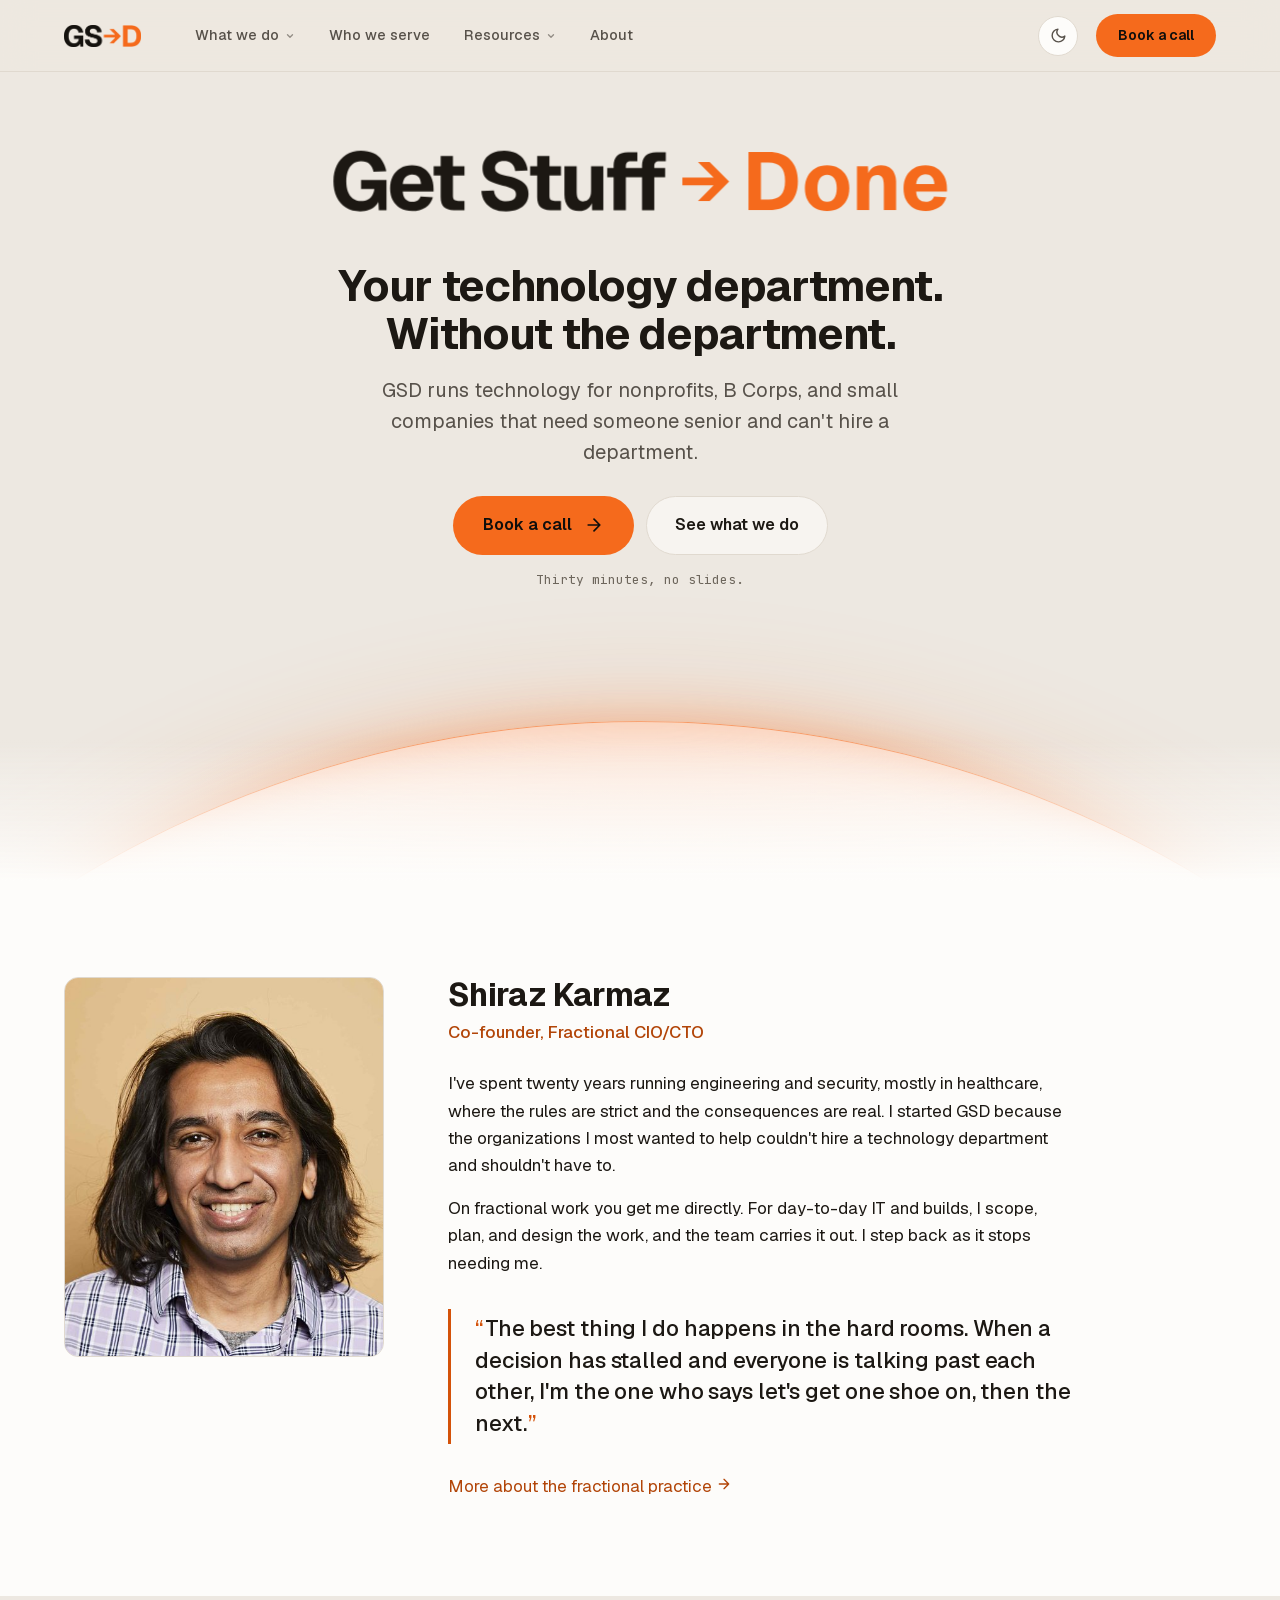
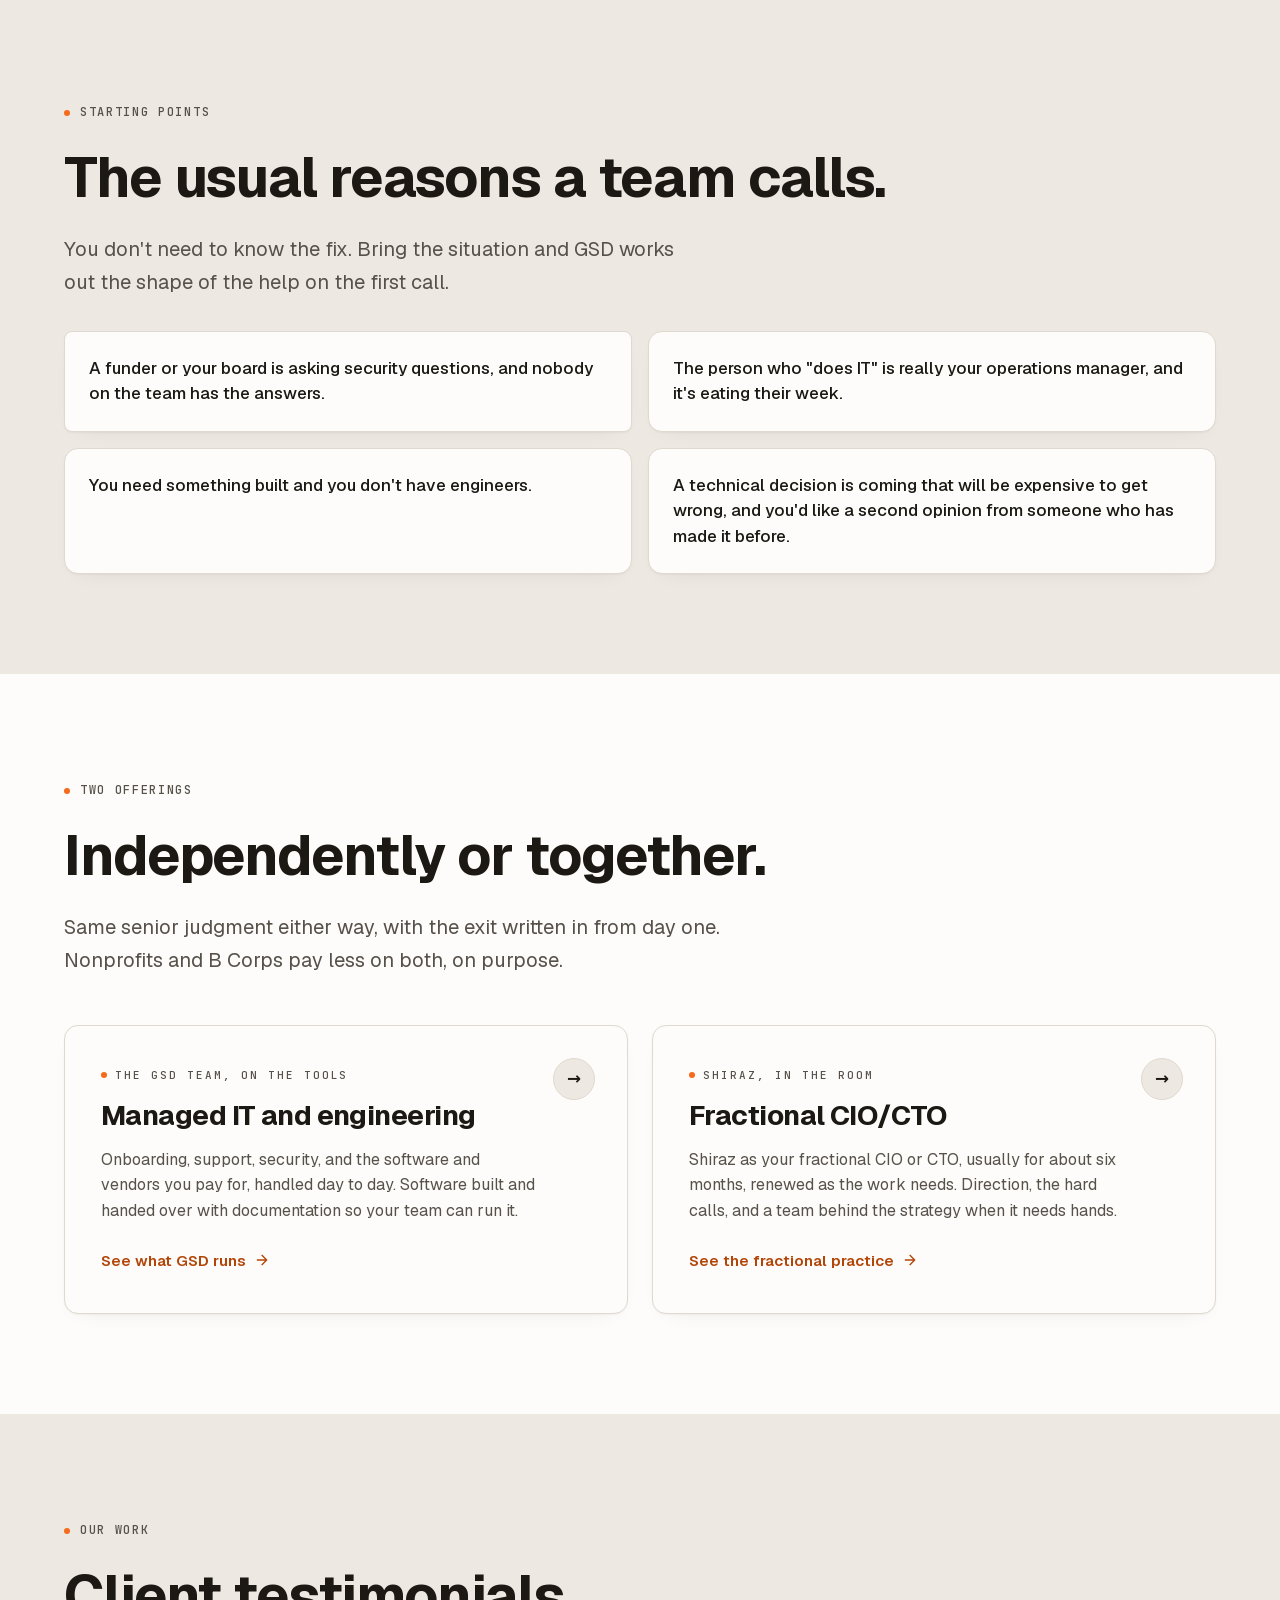
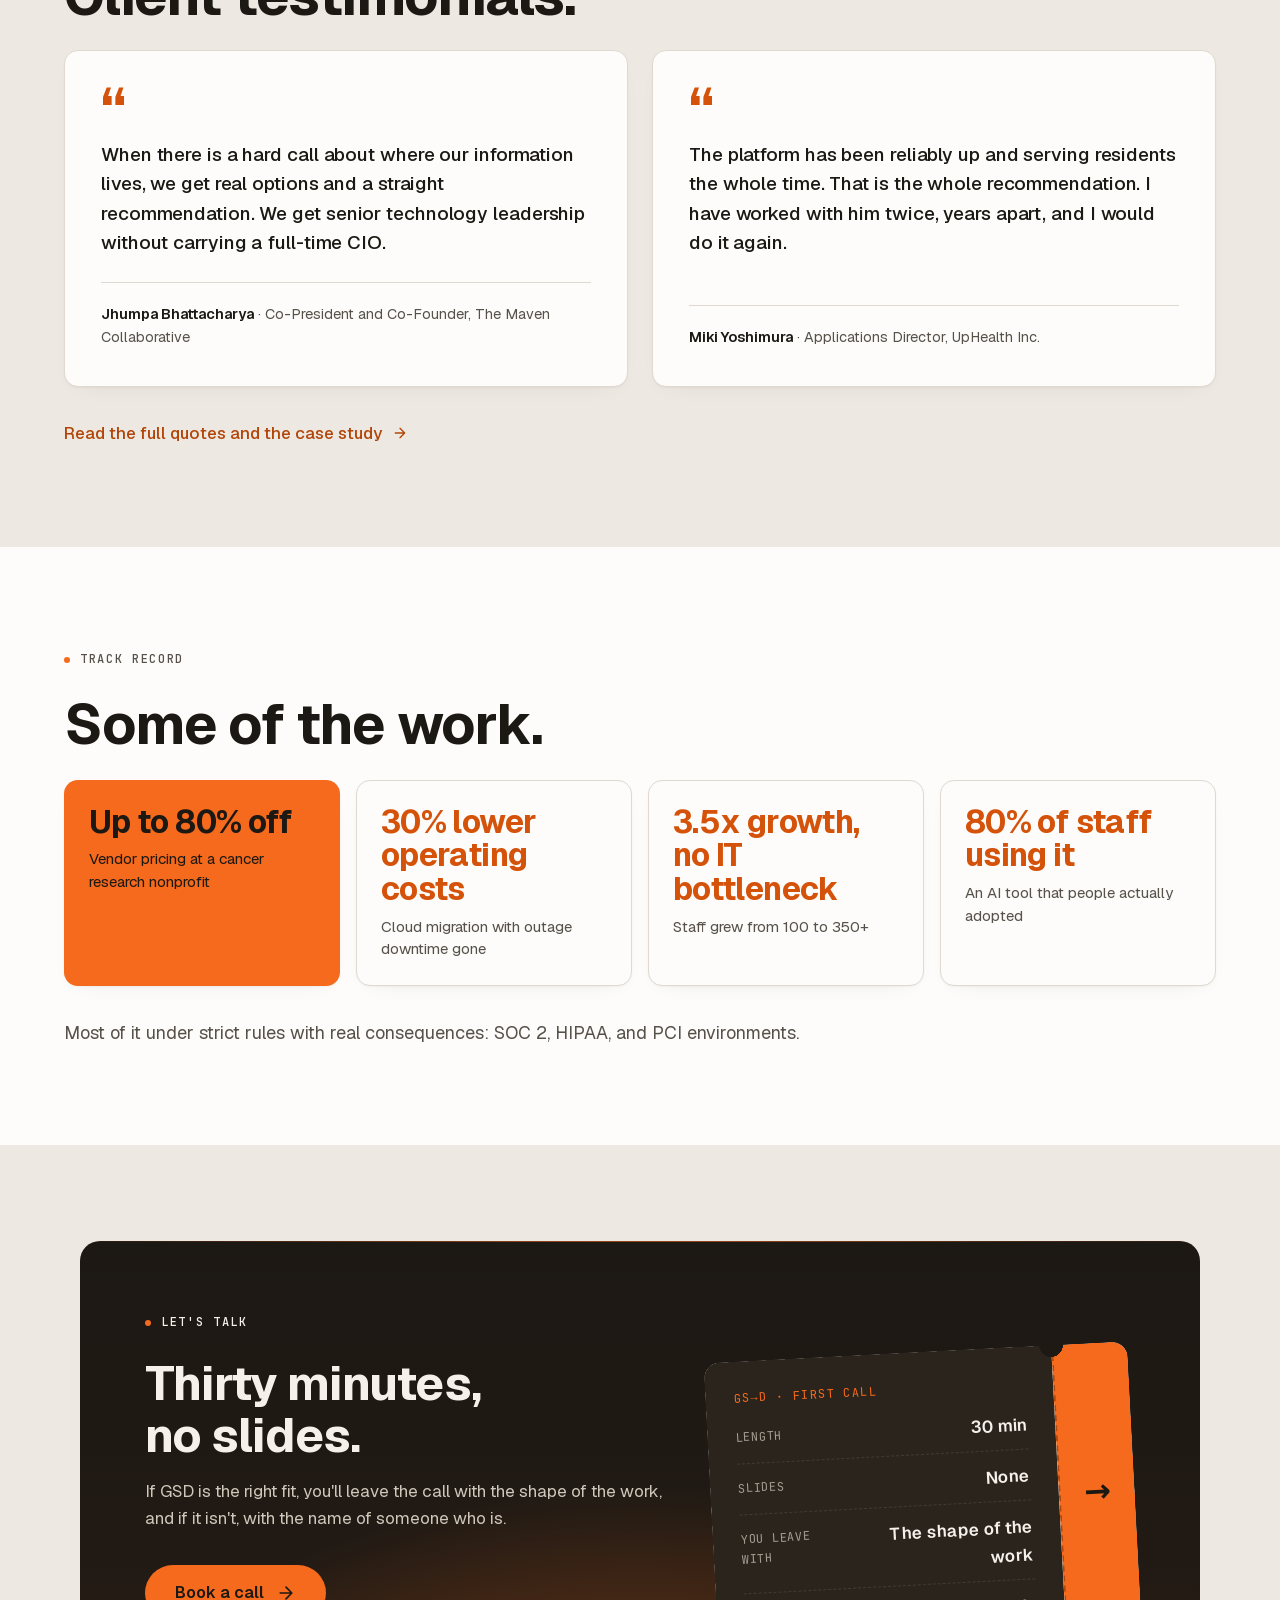
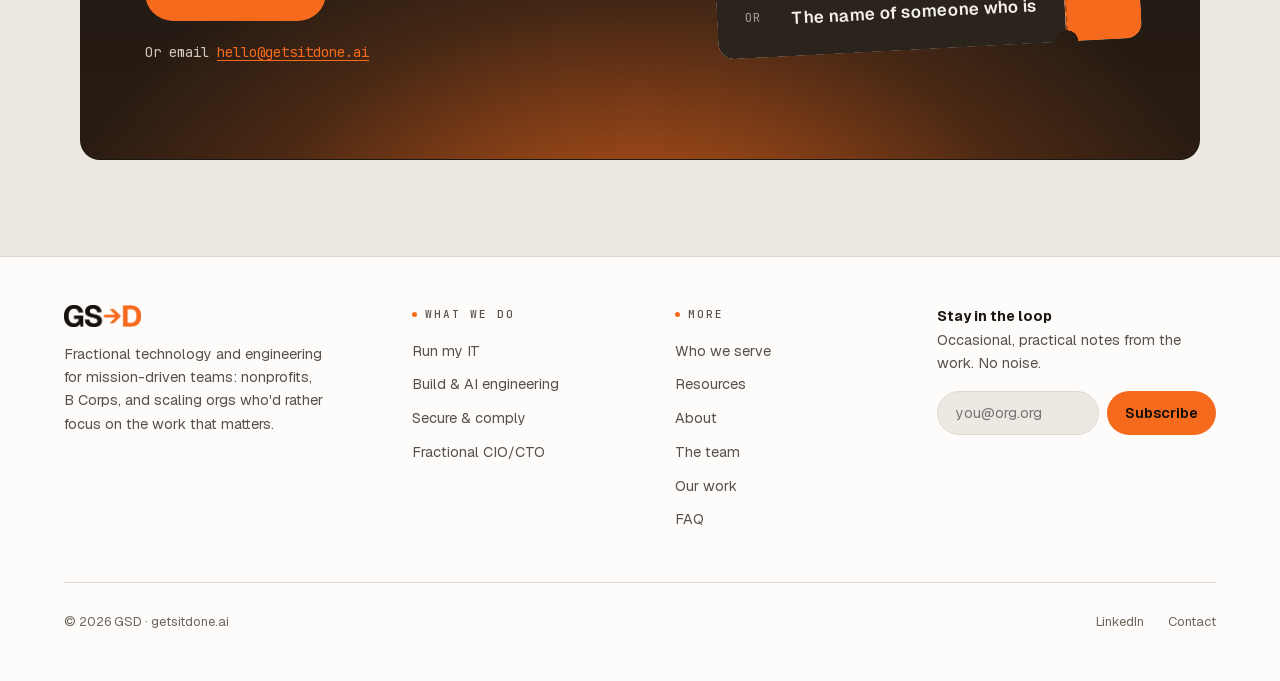
==== commit 27479dd1: "Add files via upload" ====
--- a/GSD-SHARE-PREVIEW/index.html
+++ b/GSD-SHARE-PREVIEW/index.html
@@ -1,2 +1,2 @@
 <!DOCTYPE html><html lang="en"><head><meta name="robots" content="noindex, nofollow"><meta charset="UTF-8"><meta name="viewport" content="width=device-width, initial-scale=1.0"><title>GSD | Technology and engineering for mission-driven teams</title><meta name="description" content="GSD runs technology for nonprofits, B Corps, and small companies that need someone senior and can't hire a department. Managed IT, software builds, security, and fractional CIO/CTO leadership."><meta property="og:type" content="website"><meta property="og:title" content="GSD | Technology and engineering for mission-driven teams"><meta property="og:description" content="Managed IT, software builds, and security. Fractional CIO/CTO leadership from Shiraz Karmaz, who is on every engagement."><meta property="og:url" content="https://getsitdone.ai/index.html"><meta property="og:image" content="https://getsitdone.ai/og-image.png"><meta property="og:image:width" content="1200"><meta property="og:image:height" content="630"><meta property="og:site_name" content="GSD"><meta name="twitter:card" content="summary_large_image"><meta name="twitter:title" content="GSD | Technology and engineering for mission-driven teams"><meta name="twitter:description" content="Managed IT, software builds, and security. Fractional CIO/CTO leadership from Shiraz Karmaz, who is on every engagement."><meta name="twitter:image" content="https://getsitdone.ai/og-image.png"><link rel="canonical" href="https://getsitdone.ai/index.html"><link rel="icon" type="image/svg+xml" href="favicon.svg"><link rel="preload" href="fonts/geist.woff2" as="font" type="font/woff2" crossorigin><link rel="preload" href="fonts/jetbrains-mono.woff2" as="font" type="font/woff2" crossorigin><!-- No-FOUC: set theme before first paint. Default follows the OS (prefers-color-scheme);
-       an explicit toggle choice in localStorage overrides it. --><script>try{var t=localStorage.getItem('gsd-theme');if(!t)t=matchMedia('(prefers-color-scheme: dark)').matches?'dark':'light';document.documentElement.setAttribute('data-theme',t)}catch(e){document.documentElement.setAttribute('data-theme','dark')}</script><script type="application/ld+json">{"@context":"https://schema.org","@graph":[{"@type":"Organization","@id":"https://getsitdone.ai/#organization","name":"GSD","alternateName":"Get Stuff Done","url":"https://getsitdone.ai","image":"https://getsitdone.ai/og-image.png","description":"Fractional technology and engineering for mission-driven teams: nonprofits, B Corps, and scaling orgs. Strategy, software build, security, and day-to-day operations.","disambiguatingDescription":"An AI-sensible engineering team and IT shop. Software across the stack, AI integration, security, and day-to-day operations.","sameAs":["https://www.linkedin.com/company/getsitdone/"],"founder":{"@id":"https://getsitdone.ai/#shiraz"},"contactPoint":{"@type":"ContactPoint","email":"hello@getsitdone.ai","contactType":"sales","availableLanguage":"English"},"areaServed":"United States","knowsAbout":["Managed IT services","Software engineering","AI engineering","Fractional CIO/CTO","Security and compliance"]},{"@type":"WebSite","@id":"https://getsitdone.ai/#website","url":"https://getsitdone.ai","name":"GSD","publisher":{"@id":"https://getsitdone.ai/#organization"},"inLanguage":"en-US"},{"@type":"Person","@id":"https://getsitdone.ai/#shiraz","name":"Shiraz Karmaz","jobTitle":"Co-founder, Fractional CIO/CTO","worksFor":{"@id":"https://getsitdone.ai/#organization"},"sameAs":["https://www.linkedin.com/in/shirazkarmaz/"],"knowsAbout":["Fractional CIO/CTO","SOC 2 Type I and Type II","HIPAA compliance","PCI readiness","Engineering leadership","Healthcare technology"]}]}</script><link rel="stylesheet" href="assets/Base.DkBYnuu_.css"></head><body><a href="#main" class="skip-link">Skip to content</a><nav class="nav"><div class="container nav-inner"><div class="nav-left"><a class="nav-logo" href="index.html" aria-label="GSD home"><span class="gsd-wordmark gsd-logo"><img class="gsd-logo-light" src="brand/gsd-logo-light.png" width="317" height="91" alt="GSD"><img class="gsd-logo-dark" src="brand/gsd-logo-dark.png" width="319" height="93" alt="GSD"></span></a><div class="nav-menu"><div class="nav-item"><a class="nav-trigger" href="what-we-do.html">What we do<svg class="caret" viewBox="0 0 12 12" fill="none" stroke="currentColor" stroke-width="1.6" stroke-linecap="round" stroke-linejoin="round" aria-hidden="true"><path d="M3 4.5L6 7.5L9 4.5"></path></svg></a><div class="nav-dropdown" role="menu"><a class="nav-dd-item" role="menuitem" href="run-it.html"><span class="nav-dd-body"><span class="nav-dd-label">Run my IT</span><span class="nav-dd-desc">Managed IT and day-to-day operations</span></span></a><a class="nav-dd-item" role="menuitem" href="build.html"><span class="nav-dd-body"><span class="nav-dd-label">Build &amp; AI engineering</span><span class="nav-dd-desc">Software built and shipped, AI-sensible</span></span></a><a class="nav-dd-item" role="menuitem" href="secure-comply.html"><span class="nav-dd-body"><span class="nav-dd-label">Secure &amp; comply</span><span class="nav-dd-desc">Security posture and readiness</span></span></a><a class="nav-dd-item" role="menuitem" href="fractional.html"><span class="nav-dd-body"><span class="nav-dd-label">Fractional CIO/CTO</span><span class="nav-dd-desc">Direction and the hard calls, from Shiraz</span></span></a></div></div><div class="nav-item"><a class="nav-trigger" href="who-we-serve.html">Who we serve</a></div><div class="nav-item"><a class="nav-trigger" href="resources.html">Resources<svg class="caret" viewBox="0 0 12 12" fill="none" stroke="currentColor" stroke-width="1.6" stroke-linecap="round" stroke-linejoin="round" aria-hidden="true"><path d="M3 4.5L6 7.5L9 4.5"></path></svg></a><div class="nav-dropdown" role="menu"><a class="nav-dd-item" role="menuitem" href="resources.html#where-you-stand"><span class="nav-dd-body"><span class="nav-dd-label">Where do you stand?</span><span class="nav-dd-desc">A short read on your current setup</span></span></a><a class="nav-dd-item" role="menuitem" href="our-work.html"><span class="nav-dd-body"><span class="nav-dd-label">Our work</span><span class="nav-dd-desc">Testimonials and case studies</span></span></a></div></div><div class="nav-item"><a class="nav-trigger" href="about.html">About</a></div></div></div><div class="nav-right"><button class="theme-toggle" type="button" aria-label="Switch to dark mode" title="Switch to dark mode"><svg class="icon-sun" viewBox="0 0 24 24" fill="none" stroke="currentColor" stroke-width="2" stroke-linecap="round" stroke-linejoin="round" aria-hidden="true"><circle cx="12" cy="12" r="4"></circle><path d="M12 2v2M12 20v2M4.93 4.93l1.41 1.41M17.66 17.66l1.41 1.41M2 12h2M20 12h2M4.93 19.07l1.41-1.41M17.66 6.34l1.41-1.41"></path></svg><svg class="icon-moon" viewBox="0 0 24 24" fill="none" stroke="currentColor" stroke-width="2" stroke-linecap="round" stroke-linejoin="round" aria-hidden="true" style="display:none"><path d="M21 12.79A9 9 0 1 1 11.21 3 7 7 0 0 0 21 12.79z"></path></svg></button><a class="nav-cta" href="contact.html">Book a call</a><button class="nav-mobile-toggle" type="button" aria-expanded="false" aria-controls="nav-mobile-panel">Menu</button></div></div><div class="nav-mobile-panel closed" id="nav-mobile-panel"><div class="container"><div class="nm-group"><a class="nm-head" href="what-we-do.html">What we do</a><a class="nm-link" href="run-it.html">Run my IT</a><a class="nm-link" href="build.html">Build &amp; AI engineering</a><a class="nm-link" href="secure-comply.html">Secure &amp; comply</a><a class="nm-link" href="fractional.html">Fractional CIO/CTO</a></div><div class="nm-group"><a class="nm-link" href="who-we-serve.html">Who we serve</a></div><div class="nm-group"><a class="nm-head" href="resources.html">Resources</a><a class="nm-link" href="resources.html#where-you-stand">Where do you stand?</a><a class="nm-link" href="our-work.html">Our work</a></div><div class="nm-group"><a class="nm-link" href="about.html">About</a></div></div></div></nav><div id="main"><section class="hero hero-v2"><div class="container hero-v2-inner"><div class="hero-mark"><svg class="hero-wordmark" viewBox="0 0 929 159" role="img" aria-labelledby="hero-wordmark-title" xmlns="http://www.w3.org/2000/svg"><title id="hero-wordmark-title">Get Stuff Done</title><path class="hw-text" d="M45.3044 124.959C36.8966 124.959 29.7132 123.041 23.7542 119.204C17.7953 115.368 13.1832 110.062 9.918 103.286C6.73445 96.4296 5.14267 88.5523 5.14267 79.6547C5.14267 70.9203 6.77526 63.1247 10.0404 56.2678C13.3056 49.4109 17.9993 44.0233 24.1216 40.1051C30.3254 36.1053 37.7537 34.1053 46.4064 34.1053C53.9164 34.1053 60.2427 35.3706 65.3853 37.9011C70.6096 40.35 74.7728 43.8601 77.8747 48.4313C80.9766 53.0026 83.1398 58.3901 84.3642 64.594L65.1404 65.4511C64.2425 60.635 62.3242 56.8392 59.3856 54.0638C56.5285 51.2067 52.243 49.7782 46.5289 49.7782C41.5495 49.7782 37.3864 51.0843 34.0396 53.6964C30.7744 56.3086 28.3255 59.8595 26.6929 64.3491C25.1419 68.8387 24.3664 73.9406 24.3664 79.6547C24.3664 85.4504 25.1419 90.593 26.6929 95.0827C28.3255 99.4907 30.7744 102.96 34.0396 105.49C37.3864 108.021 41.6719 109.286 46.8962 109.286C50.7328 109.286 54.0388 108.511 56.8142 106.96C59.6713 105.409 61.8753 103.286 63.4262 100.593C65.0588 97.8989 66.0384 94.8378 66.3649 91.4093H46.5289V77.818H84.6091V123H73.0993L72.1198 104.388L74.3238 105.368C73.5075 109.205 71.7116 112.592 68.9362 115.531C66.1608 118.47 62.7324 120.796 58.6509 122.51C54.651 124.143 50.2022 124.959 45.3044 124.959ZM123.062 124.469C116.369 124.469 110.532 123.082 105.553 120.306C100.655 117.449 96.8185 113.449 94.0431 108.307C91.3493 103.164 90.0024 97.1234 90.0024 90.1849C90.0024 83.2464 91.3493 77.2466 94.0431 72.1855C96.8185 67.0429 100.655 63.043 105.553 60.186C110.451 57.329 116.246 55.9004 122.94 55.9004C129.47 55.9004 135.144 57.329 139.96 60.186C144.776 63.043 148.49 67.1245 151.102 72.4304C153.796 77.7364 155.143 84.0627 155.143 91.4093V95.0827H108.981C109.226 100.307 110.614 104.184 113.144 106.715C115.757 109.245 119.185 110.511 123.43 110.511C126.532 110.511 129.103 109.858 131.144 108.552C133.266 107.245 134.776 105.246 135.674 102.552L154.163 103.654C152.449 110.184 148.817 115.286 143.266 118.959C137.715 122.633 130.98 124.469 123.062 124.469ZM108.981 83.8178H136.286C136.042 79.0016 134.695 75.4099 132.246 73.0427C129.878 70.6754 126.777 69.4918 122.94 69.4918C119.103 69.4918 115.92 70.757 113.389 73.2876C110.94 75.7364 109.471 79.2465 108.981 83.8178ZM185.522 123C178.746 123 173.767 121.449 170.583 118.347C167.4 115.164 165.808 110.143 165.808 103.286V41.9418H184.175V101.082C184.175 104.266 184.828 106.429 186.134 107.572C187.521 108.715 189.562 109.286 192.256 109.286H201.439V123H185.522ZM155.278 71.0835V57.3698H201.439V71.0835H155.278ZM263.868 124.959C256.358 124.959 249.909 123.694 244.522 121.163C239.134 118.633 234.93 115.082 231.91 110.511C228.889 105.939 227.175 100.552 226.767 94.348L245.501 93.4909C245.991 96.9193 246.97 99.858 248.44 102.307C249.991 104.674 252.031 106.47 254.562 107.694C257.174 108.919 260.358 109.531 264.113 109.531C267.215 109.531 269.827 109.164 271.949 108.429C274.153 107.694 275.827 106.592 276.969 105.123C278.112 103.572 278.684 101.695 278.684 99.4907C278.684 97.4499 278.194 95.6949 277.214 94.2256C276.235 92.6746 274.357 91.2869 271.582 90.0624C268.806 88.7564 264.725 87.4911 259.337 86.2667C251.909 84.5524 245.909 82.6341 241.338 80.5118C236.848 78.3894 233.583 75.7364 231.542 72.5529C229.502 69.2877 228.481 65.2062 228.481 60.3084C228.481 55.0841 229.747 50.5129 232.277 46.5947C234.889 42.6764 238.644 39.6153 243.542 37.4113C248.44 35.2073 254.276 34.1053 261.052 34.1053C268.235 34.1053 274.316 35.3706 279.296 37.9011C284.275 40.4316 288.153 43.9009 290.928 48.3089C293.785 52.7169 295.499 57.7779 296.071 63.492L277.459 64.4715C277.214 61.4513 276.398 58.8391 275.01 56.6351C273.623 54.3495 271.745 52.5944 269.378 51.37C267.011 50.1455 264.154 49.5333 260.807 49.5333C256.562 49.5333 253.215 50.4721 250.766 52.3495C248.399 54.227 247.215 56.6759 247.215 59.6962C247.215 61.8186 247.746 63.6144 248.807 65.0838C249.95 66.4715 251.787 67.6959 254.317 68.7571C256.929 69.8183 260.603 70.8387 265.337 71.8182C273.418 73.4508 279.786 75.5324 284.438 78.0629C289.173 80.5118 292.52 83.4504 294.479 86.8789C296.438 90.3073 297.418 94.2256 297.418 98.6336C297.418 104.021 296.03 108.715 293.254 112.715C290.561 116.633 286.683 119.653 281.622 121.776C276.643 123.898 270.725 124.959 263.868 124.959ZM330.135 123C323.36 123 318.38 121.449 315.197 118.347C312.013 115.164 310.422 110.143 310.422 103.286V41.9418H328.788V101.082C328.788 104.266 329.441 106.429 330.747 107.572C332.135 108.715 334.176 109.286 336.87 109.286H346.053V123H330.135ZM299.891 71.0835V57.3698H346.053V71.0835H299.891ZM372.787 124.469C366.012 124.469 360.706 122.306 356.869 117.98C353.114 113.572 351.237 107.45 351.237 99.6131V57.3698H369.603V95.3276C369.603 100.389 370.379 104.103 371.93 106.47C373.481 108.756 375.93 109.898 379.276 109.898C383.031 109.898 385.929 108.633 387.97 106.103C390.092 103.491 391.154 99.6131 391.154 94.4704V57.3698H409.52V123H392.745L392.256 104.144L394.582 104.633C393.602 111.164 391.276 116.102 387.603 119.449C383.929 122.796 378.991 124.469 372.787 124.469ZM424.918 123V56.5127C424.918 49.9823 426.673 44.9621 430.183 41.452C433.693 37.8603 439.162 36.0644 446.59 36.0644H460.549V49.7782H450.509C447.978 49.7782 446.141 50.4313 444.999 51.7373C443.856 52.9618 443.284 54.8393 443.284 57.3698V123H424.918ZM415.367 73.5324V59.8187H459.569V73.5324H415.367ZM467.528 123V56.5127C467.528 49.9823 469.283 44.9621 472.793 41.452C476.303 37.8603 481.773 36.0644 489.201 36.0644H503.16V49.7782H493.119C490.589 49.7782 488.752 50.4313 487.609 51.7373C486.466 52.9618 485.895 54.8393 485.895 57.3698V123H467.528ZM457.978 73.5324V59.8187H502.18V73.5324H457.978Z"></path><path class="hw-accent hw-done" d="M627.061 123V36.0644H657.06C671.182 36.0644 682.038 39.8602 689.63 47.4518C697.222 54.9617 701.017 65.696 701.017 79.6547C701.017 93.5317 697.262 104.225 689.752 111.735C682.324 119.245 671.671 123 657.794 123H627.061ZM645.672 107.327H657.06C665.468 107.327 671.671 105.082 675.671 100.593C679.753 96.0214 681.794 89.0013 681.794 79.5322C681.794 70.0632 679.753 63.0838 675.671 58.5942C671.671 54.023 665.468 51.7373 657.06 51.7373H645.672V107.327ZM744.799 124.469C738.105 124.469 732.269 123.082 727.289 120.306C722.31 117.449 718.433 113.449 715.657 108.307C712.882 103.164 711.494 97.1234 711.494 90.1849C711.494 83.2464 712.882 77.2466 715.657 72.1855C718.433 67.0429 722.31 63.043 727.289 60.186C732.269 57.329 738.105 55.9004 744.799 55.9004C751.493 55.9004 757.329 57.329 762.308 60.186C767.288 63.043 771.165 67.0429 773.941 72.1855C776.716 77.2466 778.104 83.2464 778.104 90.1849C778.104 97.1234 776.716 103.164 773.941 108.307C771.165 113.449 767.288 117.449 762.308 120.306C757.329 123.082 751.493 124.469 744.799 124.469ZM744.799 110.388C749.37 110.388 752.921 108.633 755.452 105.123C757.982 101.531 759.247 96.552 759.247 90.1849C759.247 83.8178 757.982 78.8792 755.452 75.3691C752.921 71.7774 749.37 69.9816 744.799 69.9816C740.228 69.9816 736.677 71.7774 734.146 75.3691C731.616 78.8792 730.35 83.8178 730.35 90.1849C730.35 96.552 731.616 101.531 734.146 105.123C736.677 108.633 740.228 110.388 744.799 110.388ZM789.54 123V57.3698H806.07L806.805 76.5936L804.478 75.9813C805.131 71.0835 806.437 67.1653 808.396 64.2267C810.437 61.288 812.968 59.1656 815.988 57.8596C819.008 56.5535 822.314 55.9004 825.906 55.9004C830.64 55.9004 834.64 56.9208 837.905 58.9616C841.252 61.0023 843.783 63.9001 845.497 67.6551C847.293 71.3284 848.191 75.6956 848.191 80.7567V123H829.824V86.8789C829.824 83.3688 829.538 80.3893 828.967 77.9404C828.396 75.4915 827.375 73.6549 825.906 72.4304C824.437 71.1244 822.396 70.4713 819.784 70.4713C815.947 70.4713 813.008 71.8998 810.968 74.7569C808.927 77.5323 807.907 81.573 807.907 86.8789V123H789.54ZM892.348 124.469C885.655 124.469 879.818 123.082 874.839 120.306C869.941 117.449 866.104 113.449 863.329 108.307C860.635 103.164 859.288 97.1234 859.288 90.1849C859.288 83.2464 860.635 77.2466 863.329 72.1855C866.104 67.0429 869.941 63.043 874.839 60.186C879.736 57.329 885.532 55.9004 892.226 55.9004C898.756 55.9004 904.429 57.329 909.246 60.186C914.062 63.043 917.776 67.1245 920.388 72.4304C923.082 77.7364 924.429 84.0627 924.429 91.4093V95.0827H878.267C878.512 100.307 879.9 104.184 882.43 106.715C885.042 109.245 888.471 110.511 892.716 110.511C895.818 110.511 898.389 109.858 900.43 108.552C902.552 107.245 904.062 105.246 904.96 102.552L923.449 103.654C921.735 110.184 918.102 115.286 912.552 118.959C907.001 122.633 900.266 124.469 892.348 124.469ZM878.267 83.8178H905.572C905.327 79.0016 903.98 75.4099 901.532 73.0427C899.164 70.6754 896.062 69.4918 892.226 69.4918C888.389 69.4918 885.206 70.757 882.675 73.2876C880.226 75.7364 878.757 79.2465 878.267 83.8178Z"></path><path class="hw-accent hw-arrow" d="M598 80.1621L568.838 51H551.338L574.662 74.3242H528V86H574.662L551.338 109.324H568.838L598 80.1621Z"></path></svg></div><h1 class="hero-v2-title">Your technology department.<br> Without the department.</h1><p class="hero-v2-sub">GSD runs technology for nonprofits, B Corps, and small companies that need someone senior and can't hire a department.</p><div class="hero-v2-actions"><a class="cta-button" href="contact.html">Book a call <svg width="20" height="20" viewBox="0 0 24 24" fill="none" stroke="currentColor" stroke-width="2" stroke-linecap="round" stroke-linejoin="round" aria-hidden="true"><path d="M5 12h14M12 5l7 7-7 7"></path></svg></a><a class="ghost-button" href="what-we-do.html">See what we do</a></div><p class="hero-v2-note">Thirty minutes, no slides.</p></div><div class="hero-stage" aria-hidden="true"><div class="hero-arc"></div></div></section><section class="bio-section"><div class="container"><div class="bio-grid"><div class="bio-portrait"><img src="shiraz.jpg" alt="Shiraz Karmaz" width="320" height="380" loading="lazy"></div><div class="bio-body"><h2 class="bio-name">Shiraz Karmaz</h2><p class="bio-role">Co-founder, Fractional CIO/CTO</p><p class="bio-text">I've spent twenty years running engineering and security, mostly in healthcare, where the rules are strict and the consequences are real. I started GSD because the organizations I most wanted to help couldn't hire a technology department and shouldn't have to.</p><p class="bio-text">On fractional work you get me directly. For day-to-day IT and builds, I scope, plan, and design the work, and the team carries it out. I step back as it stops needing me.</p><blockquote class="bio-quote">The best thing I do happens in the hard rooms. When a decision has stalled and everyone is talking past each other, I'm the one who says let's get one shoe on, then the next.</blockquote><div style="margin-top: 28px"><a class="service-cta" href="fractional.html">More about the fractional practice <svg width="16" height="16" viewBox="0 0 24 24" fill="none" stroke="currentColor" stroke-width="2" stroke-linecap="round" stroke-linejoin="round" aria-hidden="true"><path d="M5 12h14M12 5l7 7-7 7"></path></svg></a></div></div></div></div></section><section class="situations-section"><div class="container situations-grid"><div><span class="section-label">Starting points</span><h2 class="section-title">The usual reasons a team calls.</h2><p class="section-intro" style="margin-bottom: 0">You don't need to know the fix. Bring the situation and GSD works out the shape of the help on the first call.</p></div><ul class="situations situations-cards"><li>A funder or your board is asking security questions, and nobody on the team has the answers.</li><li>The person who "does IT" is really your operations manager, and it's eating their week.</li><li>You need something built and you don't have engineers.</li><li>A technical decision is coming that will be expensive to get wrong, and you'd like a second opinion from someone who has made it before.</li></ul></div></section><section class="segment-section"><div class="container"><span class="section-label">Two offerings</span><h2 class="section-title">Independently or together.</h2><p class="section-intro" style="margin-bottom: 0">Same senior judgment either way, with the exit written in from day one. Nonprofits and B Corps pay less on both, on purpose.</p><div class="segment-grid"><a class="segment-card smb" href="what-we-do.html"><span class="segment-tag">The GSD team, on the tools</span><h3>Managed IT and engineering</h3><p>Onboarding, support, security, and the software and vendors you pay for, handled day to day. Software built and handed over with documentation so your team can run it.</p><span class="seg-link">See what GSD runs <svg width="16" height="16" viewBox="0 0 24 24" fill="none" stroke="currentColor" stroke-width="2" stroke-linecap="round" stroke-linejoin="round" aria-hidden="true"><path d="M5 12h14M12 5l7 7-7 7"></path></svg></span></a><a class="segment-card ent" href="fractional.html"><span class="segment-tag">Shiraz, in the room</span><h3>Fractional CIO/CTO</h3><p>Shiraz as your fractional CIO or CTO, usually for about six months, renewed as the work needs. Direction, the hard calls, and a team behind the strategy when it needs hands.</p><span class="seg-link">See the fractional practice <svg width="16" height="16" viewBox="0 0 24 24" fill="none" stroke="currentColor" stroke-width="2" stroke-linecap="round" stroke-linejoin="round" aria-hidden="true"><path d="M5 12h14M12 5l7 7-7 7"></path></svg></span></a></div></div></section><section class="work-section"><div class="container"><span class="section-label">Our work</span><h2 class="section-title" style="max-width: 820px">Client testimonials.</h2><div class="work-grid"><a class="work-card" href="our-work.html"><blockquote>When there is a hard call about where our information lives, we get real options and a straight recommendation. We get senior technology leadership without carrying a full-time CIO.</blockquote><span class="work-who"><strong>Jhumpa Bhattacharya</strong> · Co-President and Co-Founder, The Maven Collaborative</span></a><a class="work-card" href="our-work.html"><blockquote>The platform has been reliably up and serving residents the whole time. That is the whole recommendation. I have worked with him twice, years apart, and I would do it again.</blockquote><span class="work-who"><strong>Miki Yoshimura</strong> · Applications Director, UpHealth Inc.</span></a></div><a class="service-cta" style="display: inline-flex; align-items: center; gap: 10px; margin-top: 32px; font-weight: 500" href="our-work.html">Read the full quotes and the case study <svg width="16" height="16" viewBox="0 0 24 24" fill="none" stroke="currentColor" stroke-width="2" stroke-linecap="round" stroke-linejoin="round" aria-hidden="true"><path d="M5 12h14M12 5l7 7-7 7"></path></svg></a></div></section><section class="prose-section" style="background: var(--bg-elevated)"><div class="container"><span class="section-label">Track record</span><h2 class="section-title" style="max-width: 820px">Some of the work.</h2><div class="record-grid"><div class="record-tile is-featured"><div class="stat-number"><span class="sr-only">Up to 80% off</span><span aria-hidden="true">Up to 80% off</span></div><p>Vendor pricing at a cancer research nonprofit</p></div><div class="record-tile"><div class="stat-number"><span class="sr-only">30% lower operating costs</span><span aria-hidden="true">30% lower operating costs</span></div><p>Cloud migration with outage downtime gone</p></div><div class="record-tile"><div class="stat-number"><span class="sr-only">3.5x growth, no IT bottleneck</span><span aria-hidden="true">3.5x growth, no IT bottleneck</span></div><p>Staff grew from 100 to 350+</p></div><div class="record-tile"><div class="stat-number"><span class="sr-only">80% of staff using it</span><span aria-hidden="true">80% of staff using it</span></div><p>An AI tool that people actually adopted</p></div></div><p class="prose" style="font-size: 1.125rem; max-width: 820px; margin-top: 32px">Most of it under strict rules with real consequences: SOC 2, HIPAA, and PCI environments.</p></div></section><section class="cta-section cta-ticket"><div class="container"><div class="cta-ticket-copy"><span class="section-label">Let's talk</span><h2>Thirty minutes, no slides.</h2><p>If GSD is the right fit, you'll leave the call with the shape of the work, and if it isn't, with the name of someone who is.</p><a class="cta-button" href="contact.html">Book a call <svg width="20" height="20" viewBox="0 0 24 24" fill="none" stroke="currentColor" stroke-width="2" stroke-linecap="round" stroke-linejoin="round" aria-hidden="true"><path d="M5 12h14M12 5l7 7-7 7"></path></svg></a><p class="cta-email">Or email <a href="mailto:hello@getsitdone.ai">hello@getsitdone.ai</a></p></div><div class="ticket" aria-hidden="true"><div class="ticket-main"><span class="ticket-kicker">GS→D · First call</span><div class="ticket-row"><span class="ticket-key">Length</span><span class="ticket-val">30 min</span></div><div class="ticket-row"><span class="ticket-key">Slides</span><span class="ticket-val">None</span></div><div class="ticket-row"><span class="ticket-key">You leave with</span><span class="ticket-val">The shape of the work</span></div><div class="ticket-row"><span class="ticket-key">Or</span><span class="ticket-val">The name of someone who is</span></div></div><div class="ticket-stub"><span class="ticket-arrow">→</span></div></div></div></section></div><footer><div class="container"><div class="footer-grid"><div class="footer-brand"><a class="footer-logo" href="index.html" aria-label="GSD home"><span class="gsd-wordmark gsd-logo"><img class="gsd-logo-light" src="brand/gsd-logo-light.png" width="317" height="91" alt="GSD"><img class="gsd-logo-dark" src="brand/gsd-logo-dark.png" width="319" height="93" alt="GSD"></span></a><p>Fractional technology and engineering for mission-driven teams: nonprofits, B Corps, and scaling orgs who'd rather focus on the work that matters.</p></div><div class="footer-col"><h5>What we do</h5><a href="run-it.html">Run my IT</a><a href="build.html">Build &amp; AI engineering</a><a href="secure-comply.html">Secure &amp; comply</a><a href="fractional.html">Fractional CIO/CTO</a></div><div class="footer-col"><h5>More</h5><a href="who-we-serve.html">Who we serve</a><a href="resources.html">Resources</a><a href="about.html">About</a><a href="about.html#team">The team</a><a href="our-work.html">Our work</a><a href="faq.html">FAQ</a></div><div class="footer-news"><h5>Stay in the loop</h5><p>Occasional, practical notes from the work. No noise.</p><form class="news-form" id="newsletter-form" novalidate><input type="email" name="email" placeholder="you@org.org" aria-label="Email address" required autocomplete="email"><!-- Honeypot: real users leave this blank; bots fill it. Hidden from view + a11y. --><input type="text" name="company" tabindex="-1" autocomplete="off" aria-hidden="true" style="position:absolute;left:-9999px;width:1px;height:1px;opacity:0"><button type="submit">Subscribe</button><div class="news-turnstile" id="newsletter-turnstile"></div></form><p class="news-status" id="newsletter-status" role="status" aria-live="polite" hidden></p></div></div><div class="footer-legal"><span class="copyright">© 2026 GSD · getsitdone.ai</span><div class="legal-links"><a href="https://linkedin.com/company/getsitdone" target="_blank" rel="noopener">LinkedIn</a><a href="contact.html">Contact</a></div></div></div></footer><script src="site.js" defer></script></body></html>+       an explicit toggle choice in localStorage overrides it. --><script>try{var t=localStorage.getItem('gsd-theme');if(!t)t=matchMedia('(prefers-color-scheme: dark)').matches?'dark':'light';document.documentElement.setAttribute('data-theme',t)}catch(e){document.documentElement.setAttribute('data-theme','dark')}</script><script type="application/ld+json">{"@context":"https://schema.org","@graph":[{"@type":"Organization","@id":"https://getsitdone.ai/#organization","name":"GSD","alternateName":"Get Stuff Done","url":"https://getsitdone.ai","image":"https://getsitdone.ai/og-image.png","description":"Fractional technology and engineering for mission-driven teams: nonprofits, B Corps, and scaling orgs. Strategy, software build, security, and day-to-day operations.","disambiguatingDescription":"An AI-sensible engineering team and IT shop. Software across the stack, AI integration, security, and day-to-day operations.","sameAs":["https://www.linkedin.com/company/getsitdone/"],"founder":{"@id":"https://getsitdone.ai/#shiraz"},"contactPoint":{"@type":"ContactPoint","email":"hello@getsitdone.ai","contactType":"sales","availableLanguage":"English"},"areaServed":"United States","knowsAbout":["Managed IT services","Software engineering","AI engineering","Fractional CIO/CTO","Security and compliance"]},{"@type":"WebSite","@id":"https://getsitdone.ai/#website","url":"https://getsitdone.ai","name":"GSD","publisher":{"@id":"https://getsitdone.ai/#organization"},"inLanguage":"en-US"},{"@type":"Person","@id":"https://getsitdone.ai/#shiraz","name":"Shiraz Karmaz","jobTitle":"Co-founder, Fractional CIO/CTO","worksFor":{"@id":"https://getsitdone.ai/#organization"},"sameAs":["https://www.linkedin.com/in/shirazkarmaz/"],"knowsAbout":["Fractional CIO/CTO","SOC 2 Type I and Type II","HIPAA compliance","PCI readiness","Engineering leadership","Healthcare technology"]}]}</script><link rel="stylesheet" href="assets/Base.Ba_mXQm3.css"></head><body><a href="#main" class="skip-link">Skip to content</a><nav class="nav"><div class="container nav-inner"><div class="nav-left"><a class="nav-logo" href="index.html" aria-label="GSD home"><span class="gsd-wordmark gsd-logo"><img class="gsd-logo-light" src="brand/gsd-logo-light.png" width="317" height="91" alt="GSD"><img class="gsd-logo-dark" src="brand/gsd-logo-dark.png" width="319" height="93" alt="GSD"></span></a><div class="nav-menu"><div class="nav-item"><a class="nav-trigger" href="what-we-do.html">What we do<svg class="caret" viewBox="0 0 12 12" fill="none" stroke="currentColor" stroke-width="1.6" stroke-linecap="round" stroke-linejoin="round" aria-hidden="true"><path d="M3 4.5L6 7.5L9 4.5"></path></svg></a><div class="nav-dropdown" role="menu"><a class="nav-dd-item" role="menuitem" href="run-it.html"><span class="nav-dd-body"><span class="nav-dd-label">Run my IT</span><span class="nav-dd-desc">Managed IT and day-to-day operations</span></span></a><a class="nav-dd-item" role="menuitem" href="build.html"><span class="nav-dd-body"><span class="nav-dd-label">Build &amp; AI engineering</span><span class="nav-dd-desc">Software built and shipped, AI-sensible</span></span></a><a class="nav-dd-item" role="menuitem" href="secure-comply.html"><span class="nav-dd-body"><span class="nav-dd-label">Secure &amp; comply</span><span class="nav-dd-desc">Security posture and readiness</span></span></a><a class="nav-dd-item" role="menuitem" href="fractional.html"><span class="nav-dd-body"><span class="nav-dd-label">Fractional CIO/CTO</span><span class="nav-dd-desc">Direction and the hard calls, from Shiraz</span></span></a></div></div><div class="nav-item"><a class="nav-trigger" href="who-we-serve.html">Who we serve</a></div><div class="nav-item"><a class="nav-trigger" href="resources.html">Resources<svg class="caret" viewBox="0 0 12 12" fill="none" stroke="currentColor" stroke-width="1.6" stroke-linecap="round" stroke-linejoin="round" aria-hidden="true"><path d="M3 4.5L6 7.5L9 4.5"></path></svg></a><div class="nav-dropdown" role="menu"><a class="nav-dd-item" role="menuitem" href="resources.html#where-you-stand"><span class="nav-dd-body"><span class="nav-dd-label">Where do you stand?</span><span class="nav-dd-desc">A short read on your current setup</span></span></a><a class="nav-dd-item" role="menuitem" href="our-work.html"><span class="nav-dd-body"><span class="nav-dd-label">Our work</span><span class="nav-dd-desc">Testimonials and case studies</span></span></a></div></div><div class="nav-item"><a class="nav-trigger" href="about.html">About</a></div></div></div><div class="nav-right"><button class="theme-toggle" type="button" aria-label="Switch to dark mode" title="Switch to dark mode"><svg class="icon-sun" viewBox="0 0 24 24" fill="none" stroke="currentColor" stroke-width="2" stroke-linecap="round" stroke-linejoin="round" aria-hidden="true"><circle cx="12" cy="12" r="4"></circle><path d="M12 2v2M12 20v2M4.93 4.93l1.41 1.41M17.66 17.66l1.41 1.41M2 12h2M20 12h2M4.93 19.07l1.41-1.41M17.66 6.34l1.41-1.41"></path></svg><svg class="icon-moon" viewBox="0 0 24 24" fill="none" stroke="currentColor" stroke-width="2" stroke-linecap="round" stroke-linejoin="round" aria-hidden="true" style="display:none"><path d="M21 12.79A9 9 0 1 1 11.21 3 7 7 0 0 0 21 12.79z"></path></svg></button><a class="nav-cta" href="contact.html">Book a call</a><button class="nav-mobile-toggle" type="button" aria-expanded="false" aria-controls="nav-mobile-panel">Menu</button></div></div><div class="nav-mobile-panel closed" id="nav-mobile-panel"><div class="container"><div class="nm-group"><a class="nm-head" href="what-we-do.html">What we do</a><a class="nm-link" href="run-it.html">Run my IT</a><a class="nm-link" href="build.html">Build &amp; AI engineering</a><a class="nm-link" href="secure-comply.html">Secure &amp; comply</a><a class="nm-link" href="fractional.html">Fractional CIO/CTO</a></div><div class="nm-group"><a class="nm-link" href="who-we-serve.html">Who we serve</a></div><div class="nm-group"><a class="nm-head" href="resources.html">Resources</a><a class="nm-link" href="resources.html#where-you-stand">Where do you stand?</a><a class="nm-link" href="our-work.html">Our work</a></div><div class="nm-group"><a class="nm-link" href="about.html">About</a></div></div></div></nav><div id="main"><section class="hero hero-v2"><div class="container hero-v2-inner"><div class="hero-mark"><svg class="hero-wordmark" viewBox="0 0 929 159" role="img" aria-labelledby="hero-wordmark-title" xmlns="http://www.w3.org/2000/svg"><title id="hero-wordmark-title">Get Stuff Done</title><path class="hw-text" d="M45.3044 124.959C36.8966 124.959 29.7132 123.041 23.7542 119.204C17.7953 115.368 13.1832 110.062 9.918 103.286C6.73445 96.4296 5.14267 88.5523 5.14267 79.6547C5.14267 70.9203 6.77526 63.1247 10.0404 56.2678C13.3056 49.4109 17.9993 44.0233 24.1216 40.1051C30.3254 36.1053 37.7537 34.1053 46.4064 34.1053C53.9164 34.1053 60.2427 35.3706 65.3853 37.9011C70.6096 40.35 74.7728 43.8601 77.8747 48.4313C80.9766 53.0026 83.1398 58.3901 84.3642 64.594L65.1404 65.4511C64.2425 60.635 62.3242 56.8392 59.3856 54.0638C56.5285 51.2067 52.243 49.7782 46.5289 49.7782C41.5495 49.7782 37.3864 51.0843 34.0396 53.6964C30.7744 56.3086 28.3255 59.8595 26.6929 64.3491C25.1419 68.8387 24.3664 73.9406 24.3664 79.6547C24.3664 85.4504 25.1419 90.593 26.6929 95.0827C28.3255 99.4907 30.7744 102.96 34.0396 105.49C37.3864 108.021 41.6719 109.286 46.8962 109.286C50.7328 109.286 54.0388 108.511 56.8142 106.96C59.6713 105.409 61.8753 103.286 63.4262 100.593C65.0588 97.8989 66.0384 94.8378 66.3649 91.4093H46.5289V77.818H84.6091V123H73.0993L72.1198 104.388L74.3238 105.368C73.5075 109.205 71.7116 112.592 68.9362 115.531C66.1608 118.47 62.7324 120.796 58.6509 122.51C54.651 124.143 50.2022 124.959 45.3044 124.959ZM123.062 124.469C116.369 124.469 110.532 123.082 105.553 120.306C100.655 117.449 96.8185 113.449 94.0431 108.307C91.3493 103.164 90.0024 97.1234 90.0024 90.1849C90.0024 83.2464 91.3493 77.2466 94.0431 72.1855C96.8185 67.0429 100.655 63.043 105.553 60.186C110.451 57.329 116.246 55.9004 122.94 55.9004C129.47 55.9004 135.144 57.329 139.96 60.186C144.776 63.043 148.49 67.1245 151.102 72.4304C153.796 77.7364 155.143 84.0627 155.143 91.4093V95.0827H108.981C109.226 100.307 110.614 104.184 113.144 106.715C115.757 109.245 119.185 110.511 123.43 110.511C126.532 110.511 129.103 109.858 131.144 108.552C133.266 107.245 134.776 105.246 135.674 102.552L154.163 103.654C152.449 110.184 148.817 115.286 143.266 118.959C137.715 122.633 130.98 124.469 123.062 124.469ZM108.981 83.8178H136.286C136.042 79.0016 134.695 75.4099 132.246 73.0427C129.878 70.6754 126.777 69.4918 122.94 69.4918C119.103 69.4918 115.92 70.757 113.389 73.2876C110.94 75.7364 109.471 79.2465 108.981 83.8178ZM185.522 123C178.746 123 173.767 121.449 170.583 118.347C167.4 115.164 165.808 110.143 165.808 103.286V41.9418H184.175V101.082C184.175 104.266 184.828 106.429 186.134 107.572C187.521 108.715 189.562 109.286 192.256 109.286H201.439V123H185.522ZM155.278 71.0835V57.3698H201.439V71.0835H155.278ZM263.868 124.959C256.358 124.959 249.909 123.694 244.522 121.163C239.134 118.633 234.93 115.082 231.91 110.511C228.889 105.939 227.175 100.552 226.767 94.348L245.501 93.4909C245.991 96.9193 246.97 99.858 248.44 102.307C249.991 104.674 252.031 106.47 254.562 107.694C257.174 108.919 260.358 109.531 264.113 109.531C267.215 109.531 269.827 109.164 271.949 108.429C274.153 107.694 275.827 106.592 276.969 105.123C278.112 103.572 278.684 101.695 278.684 99.4907C278.684 97.4499 278.194 95.6949 277.214 94.2256C276.235 92.6746 274.357 91.2869 271.582 90.0624C268.806 88.7564 264.725 87.4911 259.337 86.2667C251.909 84.5524 245.909 82.6341 241.338 80.5118C236.848 78.3894 233.583 75.7364 231.542 72.5529C229.502 69.2877 228.481 65.2062 228.481 60.3084C228.481 55.0841 229.747 50.5129 232.277 46.5947C234.889 42.6764 238.644 39.6153 243.542 37.4113C248.44 35.2073 254.276 34.1053 261.052 34.1053C268.235 34.1053 274.316 35.3706 279.296 37.9011C284.275 40.4316 288.153 43.9009 290.928 48.3089C293.785 52.7169 295.499 57.7779 296.071 63.492L277.459 64.4715C277.214 61.4513 276.398 58.8391 275.01 56.6351C273.623 54.3495 271.745 52.5944 269.378 51.37C267.011 50.1455 264.154 49.5333 260.807 49.5333C256.562 49.5333 253.215 50.4721 250.766 52.3495C248.399 54.227 247.215 56.6759 247.215 59.6962C247.215 61.8186 247.746 63.6144 248.807 65.0838C249.95 66.4715 251.787 67.6959 254.317 68.7571C256.929 69.8183 260.603 70.8387 265.337 71.8182C273.418 73.4508 279.786 75.5324 284.438 78.0629C289.173 80.5118 292.52 83.4504 294.479 86.8789C296.438 90.3073 297.418 94.2256 297.418 98.6336C297.418 104.021 296.03 108.715 293.254 112.715C290.561 116.633 286.683 119.653 281.622 121.776C276.643 123.898 270.725 124.959 263.868 124.959ZM330.135 123C323.36 123 318.38 121.449 315.197 118.347C312.013 115.164 310.422 110.143 310.422 103.286V41.9418H328.788V101.082C328.788 104.266 329.441 106.429 330.747 107.572C332.135 108.715 334.176 109.286 336.87 109.286H346.053V123H330.135ZM299.891 71.0835V57.3698H346.053V71.0835H299.891ZM372.787 124.469C366.012 124.469 360.706 122.306 356.869 117.98C353.114 113.572 351.237 107.45 351.237 99.6131V57.3698H369.603V95.3276C369.603 100.389 370.379 104.103 371.93 106.47C373.481 108.756 375.93 109.898 379.276 109.898C383.031 109.898 385.929 108.633 387.97 106.103C390.092 103.491 391.154 99.6131 391.154 94.4704V57.3698H409.52V123H392.745L392.256 104.144L394.582 104.633C393.602 111.164 391.276 116.102 387.603 119.449C383.929 122.796 378.991 124.469 372.787 124.469ZM424.918 123V56.5127C424.918 49.9823 426.673 44.9621 430.183 41.452C433.693 37.8603 439.162 36.0644 446.59 36.0644H460.549V49.7782H450.509C447.978 49.7782 446.141 50.4313 444.999 51.7373C443.856 52.9618 443.284 54.8393 443.284 57.3698V123H424.918ZM415.367 73.5324V59.8187H459.569V73.5324H415.367ZM467.528 123V56.5127C467.528 49.9823 469.283 44.9621 472.793 41.452C476.303 37.8603 481.773 36.0644 489.201 36.0644H503.16V49.7782H493.119C490.589 49.7782 488.752 50.4313 487.609 51.7373C486.466 52.9618 485.895 54.8393 485.895 57.3698V123H467.528ZM457.978 73.5324V59.8187H502.18V73.5324H457.978Z"></path><path class="hw-accent hw-done" d="M627.061 123V36.0644H657.06C671.182 36.0644 682.038 39.8602 689.63 47.4518C697.222 54.9617 701.017 65.696 701.017 79.6547C701.017 93.5317 697.262 104.225 689.752 111.735C682.324 119.245 671.671 123 657.794 123H627.061ZM645.672 107.327H657.06C665.468 107.327 671.671 105.082 675.671 100.593C679.753 96.0214 681.794 89.0013 681.794 79.5322C681.794 70.0632 679.753 63.0838 675.671 58.5942C671.671 54.023 665.468 51.7373 657.06 51.7373H645.672V107.327ZM744.799 124.469C738.105 124.469 732.269 123.082 727.289 120.306C722.31 117.449 718.433 113.449 715.657 108.307C712.882 103.164 711.494 97.1234 711.494 90.1849C711.494 83.2464 712.882 77.2466 715.657 72.1855C718.433 67.0429 722.31 63.043 727.289 60.186C732.269 57.329 738.105 55.9004 744.799 55.9004C751.493 55.9004 757.329 57.329 762.308 60.186C767.288 63.043 771.165 67.0429 773.941 72.1855C776.716 77.2466 778.104 83.2464 778.104 90.1849C778.104 97.1234 776.716 103.164 773.941 108.307C771.165 113.449 767.288 117.449 762.308 120.306C757.329 123.082 751.493 124.469 744.799 124.469ZM744.799 110.388C749.37 110.388 752.921 108.633 755.452 105.123C757.982 101.531 759.247 96.552 759.247 90.1849C759.247 83.8178 757.982 78.8792 755.452 75.3691C752.921 71.7774 749.37 69.9816 744.799 69.9816C740.228 69.9816 736.677 71.7774 734.146 75.3691C731.616 78.8792 730.35 83.8178 730.35 90.1849C730.35 96.552 731.616 101.531 734.146 105.123C736.677 108.633 740.228 110.388 744.799 110.388ZM789.54 123V57.3698H806.07L806.805 76.5936L804.478 75.9813C805.131 71.0835 806.437 67.1653 808.396 64.2267C810.437 61.288 812.968 59.1656 815.988 57.8596C819.008 56.5535 822.314 55.9004 825.906 55.9004C830.64 55.9004 834.64 56.9208 837.905 58.9616C841.252 61.0023 843.783 63.9001 845.497 67.6551C847.293 71.3284 848.191 75.6956 848.191 80.7567V123H829.824V86.8789C829.824 83.3688 829.538 80.3893 828.967 77.9404C828.396 75.4915 827.375 73.6549 825.906 72.4304C824.437 71.1244 822.396 70.4713 819.784 70.4713C815.947 70.4713 813.008 71.8998 810.968 74.7569C808.927 77.5323 807.907 81.573 807.907 86.8789V123H789.54ZM892.348 124.469C885.655 124.469 879.818 123.082 874.839 120.306C869.941 117.449 866.104 113.449 863.329 108.307C860.635 103.164 859.288 97.1234 859.288 90.1849C859.288 83.2464 860.635 77.2466 863.329 72.1855C866.104 67.0429 869.941 63.043 874.839 60.186C879.736 57.329 885.532 55.9004 892.226 55.9004C898.756 55.9004 904.429 57.329 909.246 60.186C914.062 63.043 917.776 67.1245 920.388 72.4304C923.082 77.7364 924.429 84.0627 924.429 91.4093V95.0827H878.267C878.512 100.307 879.9 104.184 882.43 106.715C885.042 109.245 888.471 110.511 892.716 110.511C895.818 110.511 898.389 109.858 900.43 108.552C902.552 107.245 904.062 105.246 904.96 102.552L923.449 103.654C921.735 110.184 918.102 115.286 912.552 118.959C907.001 122.633 900.266 124.469 892.348 124.469ZM878.267 83.8178H905.572C905.327 79.0016 903.98 75.4099 901.532 73.0427C899.164 70.6754 896.062 69.4918 892.226 69.4918C888.389 69.4918 885.206 70.757 882.675 73.2876C880.226 75.7364 878.757 79.2465 878.267 83.8178Z"></path><path class="hw-accent hw-arrow" d="M598 80.1621L568.838 51H551.338L574.662 74.3242H528V86H574.662L551.338 109.324H568.838L598 80.1621Z"></path></svg></div><h1 class="hero-v2-title">Your technology department.<br> Without the department.</h1><p class="hero-v2-sub">GSD runs technology for nonprofits, B Corps, and small companies that need someone senior and can't hire a department.</p><div class="hero-v2-actions"><a class="cta-button" href="contact.html">Book a call <svg width="20" height="20" viewBox="0 0 24 24" fill="none" stroke="currentColor" stroke-width="2" stroke-linecap="round" stroke-linejoin="round" aria-hidden="true"><path d="M5 12h14M12 5l7 7-7 7"></path></svg></a><a class="ghost-button" href="what-we-do.html">See what we do</a></div><p class="hero-v2-note">Thirty minutes, no slides.</p></div><div class="hero-stage" aria-hidden="true"><div class="hero-arc"></div></div></section><section class="bio-section"><div class="container"><div class="bio-grid"><div class="bio-portrait"><img src="shiraz.jpg" alt="Shiraz Karmaz" width="320" height="380" loading="lazy"></div><div class="bio-body"><h2 class="bio-name">Shiraz Karmaz</h2><p class="bio-role">Co-founder, Fractional CIO/CTO</p><p class="bio-text">I've spent twenty years running engineering and security, mostly in healthcare, where the rules are strict and the consequences are real. I started GSD because the organizations I most wanted to help couldn't hire a technology department and shouldn't have to.</p><p class="bio-text">On fractional work you get me directly. For day-to-day IT and builds, I scope, plan, and design the work, and the team carries it out. I step back as it stops needing me.</p><blockquote class="bio-quote">The best thing I do happens in the hard rooms. When a decision has stalled and everyone is talking past each other, I'm the one who says let's get one shoe on, then the next.</blockquote><div style="margin-top: 28px"><a class="service-cta" href="fractional.html">More about the fractional practice <svg width="16" height="16" viewBox="0 0 24 24" fill="none" stroke="currentColor" stroke-width="2" stroke-linecap="round" stroke-linejoin="round" aria-hidden="true"><path d="M5 12h14M12 5l7 7-7 7"></path></svg></a></div></div></div></div></section><section class="situations-section"><div class="container situations-grid"><div><span class="section-label">Starting points</span><h2 class="section-title">The usual reasons a team calls.</h2><p class="section-intro" style="margin-bottom: 0">You don't need to know the fix. Bring the situation and GSD works out the shape of the help on the first call.</p></div><ul class="situations situations-cards"><li>A funder or your board is asking security questions, and nobody on the team has the answers.</li><li>The person who "does IT" is really your operations manager, and it's eating their week.</li><li>You need something built and you don't have engineers.</li><li>A technical decision is coming that will be expensive to get wrong, and you'd like a second opinion from someone who has made it before.</li></ul></div></section><section class="segment-section"><div class="container"><span class="section-label">Two offerings</span><h2 class="section-title">Independently or together.</h2><p class="section-intro" style="margin-bottom: 0">Same senior judgment either way, with the exit written in from day one. Nonprofits and B Corps pay less on both, on purpose.</p><div class="segment-grid"><a class="segment-card smb" href="what-we-do.html"><span class="segment-tag">The GSD team, on the tools</span><h3>Managed IT and engineering</h3><p>Onboarding, support, security, and the software and vendors you pay for, handled day to day. Software built and handed over with documentation so your team can run it.</p><span class="seg-link">See what GSD runs <svg width="16" height="16" viewBox="0 0 24 24" fill="none" stroke="currentColor" stroke-width="2" stroke-linecap="round" stroke-linejoin="round" aria-hidden="true"><path d="M5 12h14M12 5l7 7-7 7"></path></svg></span></a><a class="segment-card ent" href="fractional.html"><span class="segment-tag">Shiraz, in the room</span><h3>Fractional CIO/CTO</h3><p>Shiraz as your fractional CIO or CTO, usually for about six months, renewed as the work needs. Direction, the hard calls, and a team behind the strategy when it needs hands.</p><span class="seg-link">See the fractional practice <svg width="16" height="16" viewBox="0 0 24 24" fill="none" stroke="currentColor" stroke-width="2" stroke-linecap="round" stroke-linejoin="round" aria-hidden="true"><path d="M5 12h14M12 5l7 7-7 7"></path></svg></span></a></div></div></section><section class="work-section"><div class="container"><span class="section-label">Our work</span><h2 class="section-title" style="max-width: 820px">Client testimonials.</h2><div class="work-grid"><a class="work-card" href="our-work.html"><blockquote>When there is a hard call about where our information lives, we get real options and a straight recommendation. We get senior technology leadership without carrying a full-time CIO.</blockquote><span class="work-who"><strong>Jhumpa Bhattacharya</strong> · Co-President and Co-Founder, The Maven Collaborative</span></a><a class="work-card" href="our-work.html"><blockquote>The platform has been reliably up and serving residents the whole time. That is the whole recommendation. I have worked with him twice, years apart, and I would do it again.</blockquote><span class="work-who"><strong>Miki Yoshimura</strong> · Applications Director, UpHealth Inc.</span></a></div><a class="service-cta" style="display: inline-flex; align-items: center; gap: 10px; margin-top: 32px; font-weight: 500" href="our-work.html">Read the full quotes and the case study <svg width="16" height="16" viewBox="0 0 24 24" fill="none" stroke="currentColor" stroke-width="2" stroke-linecap="round" stroke-linejoin="round" aria-hidden="true"><path d="M5 12h14M12 5l7 7-7 7"></path></svg></a></div></section><section class="prose-section" style="background: var(--bg-elevated)"><div class="container"><span class="section-label">Track record</span><h2 class="section-title" style="max-width: 820px">Some of the work.</h2><div class="record-grid"><div class="record-tile is-featured"><div class="stat-number"><span class="sr-only">Up to 80% off</span><span aria-hidden="true">Up to 80% off</span></div><p>Vendor pricing at a cancer research nonprofit</p></div><div class="record-tile"><div class="stat-number"><span class="sr-only">30% lower operating costs</span><span aria-hidden="true">30% lower operating costs</span></div><p>Cloud migration with outage downtime gone</p></div><div class="record-tile"><div class="stat-number"><span class="sr-only">3.5x growth, no IT bottleneck</span><span aria-hidden="true">3.5x growth, no IT bottleneck</span></div><p>Staff grew from 100 to 350+</p></div><div class="record-tile"><div class="stat-number"><span class="sr-only">80% of staff using it</span><span aria-hidden="true">80% of staff using it</span></div><p>An AI tool that people actually adopted</p></div></div><p class="prose" style="font-size: 1.125rem; max-width: 820px; margin-top: 32px">Most of it under strict rules with real consequences: SOC 2, HIPAA, and PCI environments.</p></div></section><section class="cta-section cta-ticket"><div class="container"><div class="cta-ticket-copy"><span class="section-label">Let's talk</span><h2>Thirty minutes, no slides.</h2><p>If GSD is the right fit, you'll leave the call with the shape of the work, and if it isn't, with the name of someone who is.</p><a class="cta-button" href="contact.html">Book a call <svg width="20" height="20" viewBox="0 0 24 24" fill="none" stroke="currentColor" stroke-width="2" stroke-linecap="round" stroke-linejoin="round" aria-hidden="true"><path d="M5 12h14M12 5l7 7-7 7"></path></svg></a><p class="cta-email">Or email <a href="mailto:hello@getsitdone.ai">hello@getsitdone.ai</a></p></div><div class="ticket" aria-hidden="true"><div class="ticket-main"><span class="ticket-kicker">GS→D · First call</span><div class="ticket-row"><span class="ticket-key">Length</span><span class="ticket-val">30 min</span></div><div class="ticket-row"><span class="ticket-key">Slides</span><span class="ticket-val">None</span></div><div class="ticket-row"><span class="ticket-key">You leave with</span><span class="ticket-val">The shape of the work</span></div><div class="ticket-row"><span class="ticket-key">Or</span><span class="ticket-val">The name of someone who is</span></div></div><div class="ticket-stub"><span class="ticket-arrow">→</span></div></div></div></section></div><footer><div class="container"><div class="footer-grid"><div class="footer-brand"><a class="footer-logo" href="index.html" aria-label="GSD home"><span class="gsd-wordmark gsd-logo"><img class="gsd-logo-light" src="brand/gsd-logo-light.png" width="317" height="91" alt="GSD"><img class="gsd-logo-dark" src="brand/gsd-logo-dark.png" width="319" height="93" alt="GSD"></span></a><p>Fractional technology and engineering for mission-driven teams: nonprofits, B Corps, and scaling orgs who'd rather focus on the work that matters.</p></div><div class="footer-col"><h5>What we do</h5><a href="run-it.html">Run my IT</a><a href="build.html">Build &amp; AI engineering</a><a href="secure-comply.html">Secure &amp; comply</a><a href="fractional.html">Fractional CIO/CTO</a></div><div class="footer-col"><h5>More</h5><a href="who-we-serve.html">Who we serve</a><a href="resources.html">Resources</a><a href="about.html">About</a><a href="about.html#team">The team</a><a href="our-work.html">Our work</a><a href="faq.html">FAQ</a></div><div class="footer-news"><h5>Stay in the loop</h5><p>Occasional, practical notes from the work. No noise.</p><form class="news-form" id="newsletter-form" novalidate><input type="email" name="email" placeholder="you@org.org" aria-label="Email address" required autocomplete="email"><!-- Honeypot: real users leave this blank; bots fill it. Hidden from view + a11y. --><input type="text" name="company" tabindex="-1" autocomplete="off" aria-hidden="true" style="position:absolute;left:-9999px;width:1px;height:1px;opacity:0"><button type="submit">Subscribe</button><div class="news-turnstile" id="newsletter-turnstile"></div></form><p class="news-status" id="newsletter-status" role="status" aria-live="polite" hidden></p></div></div><div class="footer-legal"><span class="copyright">© 2026 GSD · getsitdone.ai</span><div class="legal-links"><a href="https://linkedin.com/company/getsitdone" target="_blank" rel="noopener">LinkedIn</a><a href="contact.html">Contact</a></div></div></div></footer><script src="site.js" defer></script></body></html>
--- a/GSD-SHARE-PREVIEW/assets/Base.Ba_mXQm3.css
+++ b/GSD-SHARE-PREVIEW/assets/Base.Ba_mXQm3.css
@@ -0,0 +1 @@
+@font-face{font-family:Geist;font-style:normal;font-weight:100 900;font-display:swap;src:url(../fonts/geist.woff2)format("woff2")}@font-face{font-family:JetBrains Mono;font-style:normal;font-weight:100 800;font-display:swap;src:url(../fonts/jetbrains-mono.woff2)format("woff2")}:root{color-scheme:dark;--bg:#0f0e0c;--bg-elevated:#181714;--bg-3:#221f1a;--bg-4:#2a2620;--bg-deep:#0a0908;--chat-client-bg:var(--bg-3);--text:#f5f1ea;--text-muted:#a39d92;--text-faint:#8a8276;--text-on-orange:#0f0e0c;--orange:#f56a1c;--orange-bright:#f67d39;--orange-text:#f56a1c;--orange-display:#f56a1c;--orange-glow:#f56a1c2e;--purple:#c4b5fd;--purple-dim:#7c3aed;--border:#2a2620;--border-purple:#3d3550;--ok:#6db688;--warm-status:#d4a574;--hot:#d97560;--info:#8fb8e6;--ok-bg:#6db6881a;--ok-border:#6db6884d;--warm-bg:#d4a5741a;--warm-border:#d4a5744d;--hot-bg:#d975601a;--hot-border:#d975604d;--info-bg:#8fb8e61a;--info-border:#8fb8e64d;--green:var(--ok);--green-bg:var(--ok-bg);--green-border:var(--ok-border);--red:var(--hot);--red-bg:var(--hot-bg);--red-border:var(--hot-border);--yellow:var(--warm-status);--focus-ring:var(--purple);--font-display:"Geist", ui-sans-serif, system-ui, sans-serif;--font-body:"Geist", ui-sans-serif, system-ui, sans-serif;--font-mono:"JetBrains Mono", ui-monospace, "SF Mono", Menlo, monospace}:root[data-theme=light]{color-scheme:light;--bg:#ede8e1;--bg-elevated:#fdfcfa;--bg-3:#e3ddd3;--bg-4:#d8d1c5;--chat-client-bg:var(--bg-3);--text:#1c1813;--text-muted:#57514a;--text-faint:#6d665c;--orange-bright:#f25e0b;--orange-text:#b24508;--orange-display:#d45209;--orange-glow:#f56a1c1f;--purple:#6d28d9;--border:#e0d9cf;--border-purple:#a79db0;--ok:#15803d;--warm-status:#a16207;--hot:#b91c1c;--info:#1d4ed8;--ok-bg:#15803d14;--ok-border:#15803d4d;--warm-bg:#a1620714;--warm-border:#a162074d;--hot-bg:#b91c1c14;--hot-border:#b91c1c4d;--info-bg:#1d4ed814;--info-border:#1d4ed84d;--green:var(--ok);--green-bg:var(--ok-bg);--green-border:var(--ok-border);--red:var(--hot);--red-bg:var(--hot-bg);--red-border:var(--hot-border);--yellow:var(--warm-status);--focus-ring:#6d28d9}*{box-sizing:border-box;margin:0;padding:0}html{scroll-behavior:smooth}a{text-decoration:none}body{font-family:var(--font-body);background:var(--bg);color:var(--text);-webkit-font-smoothing:antialiased;text-rendering:optimizelegibility;font-size:17px;font-weight:400;line-height:1.65;transition:background .4s,color .4s;overflow-x:hidden}h1,h2,h3{font-family:var(--font-display);letter-spacing:-.02em;font-weight:700;line-height:1.1}.container{width:100%;max-width:1200px;margin:0 auto;padding:0 24px}section{padding:120px 0}a:focus-visible,button:focus-visible,summary:focus-visible,input:focus-visible,select:focus-visible,textarea:focus-visible{outline:2px solid var(--focus-ring);outline-offset:3px;border-radius:2px}.skip-link{z-index:100;background:var(--orange);color:var(--text-on-orange);font-family:var(--font-display);border-radius:4px;padding:10px 16px;font-size:14px;font-weight:600;text-decoration:none;transition:top .2s;position:absolute;top:-100px;left:12px}.skip-link:focus-visible{top:12px}.sr-only{clip:rect(0,0,0,0);white-space:nowrap;border:0;width:1px;height:1px;margin:-1px;padding:0;position:absolute;overflow:hidden}@media (prefers-reduced-motion:reduce){*,:before,:after{scroll-behavior:auto!important;transition-duration:.001ms!important;animation-duration:.001ms!important;animation-iteration-count:1!important}}.nav{z-index:50;background:color-mix(in srgb, var(--bg) 85%, transparent);backdrop-filter:blur(12px);border-bottom:1px solid var(--border);padding:20px 0;position:fixed;top:0;left:0;right:0}.nav-inner{justify-content:space-between;align-items:center;display:flex}.nav-logo{font-family:var(--font-display);color:var(--text);cursor:pointer;white-space:nowrap;background:0 0;border:none;align-items:center;padding:0;font-size:1.25rem;font-weight:700;text-decoration:none;display:inline-flex}.nav-right{align-items:center;gap:18px;display:flex}.nav-link{font-family:var(--font-display);color:var(--text-muted);cursor:pointer;background:0 0;border:none;padding:0;font-size:.9rem;font-weight:500;text-decoration:none;transition:color .2s}.nav-link:hover,.nav-link.active{color:var(--text)}.nav-cta{font-family:var(--font-display);background:var(--orange);color:var(--text-on-orange);cursor:pointer;white-space:nowrap;border:none;border-radius:4px;padding:10px 24px;font-size:.875rem;font-weight:600;text-decoration:none;transition:background .2s}.nav-link{white-space:nowrap}.nav-cta:hover{background:var(--orange-bright)}.theme-toggle{background:var(--bg-elevated);border:1px solid var(--border);width:40px;height:40px;color:var(--text-muted);cursor:pointer;border-radius:50%;justify-content:center;align-items:center;transition:color .2s,border-color .2s,background .2s;display:inline-flex}.theme-toggle:hover{color:var(--orange-text);border-color:var(--orange)}.theme-toggle:focus-visible{outline:2px solid var(--orange);outline-offset:2px}.theme-toggle svg{width:17px;height:17px;transition:transform .3s}.theme-toggle:hover svg{transform:rotate(-15deg)}@media (prefers-reduced-motion:reduce){.theme-toggle svg{transition:none}.theme-toggle:hover svg{transform:none}}.hero{flex-direction:column;justify-content:center;min-height:100vh;padding-top:100px;padding-bottom:80px;display:flex}.hero h1{letter-spacing:-.025em;text-wrap:balance;margin-bottom:28px;font-size:clamp(2.75rem,8vw,6rem);line-height:1.05}.hero h1 .text{white-space:nowrap}.hero h1 .done{color:var(--orange-display);white-space:nowrap}.hero-sub{color:var(--purple);max-width:800px;margin-bottom:20px;font-size:clamp(1.25rem,3vw,1.75rem);line-height:1.4}.cta-row{flex-wrap:wrap;align-items:center;gap:24px;display:flex}.cta-button{background:var(--orange);color:var(--text-on-orange);font-family:var(--font-display);cursor:pointer;white-space:nowrap;border:none;border-radius:4px;align-items:center;gap:12px;padding:16px 32px;font-size:1rem;font-weight:600;text-decoration:none;transition:all .2s;display:inline-flex}.cta-button:hover{background:var(--orange-bright)}.cta-button:hover svg{transform:translate(4px)}.cta-button svg{transition:transform .2s}.cta-secondary{color:var(--text-muted);font-size:.95rem}.proof-bar{border-top:1px solid var(--border);border-bottom:1px solid var(--border);padding:48px 0}.proof-inner{color:var(--text-muted);flex-wrap:wrap;justify-content:center;align-items:center;gap:48px;font-size:.95rem;display:flex}.proof-item{align-items:center;gap:10px;display:flex}.proof-dot{background:var(--ok);border-radius:50%;width:8px;height:8px}.section-label{letter-spacing:.1em;text-transform:uppercase;color:var(--purple);font-size:13px;font-weight:500;font-family:var(--font-display);margin-bottom:24px}.section-title{margin-bottom:24px;font-size:clamp(2rem,5vw,3.5rem)}.section-intro{color:var(--text-muted);max-width:700px;margin-bottom:64px;font-size:clamp(1rem,2.5vw,1.25rem)}.what-we-do{background:var(--bg)}.how-it-works{background:var(--bg-elevated)}.what-you-get{background:var(--bg)}.pricing-signal{background:var(--bg-elevated);text-align:center}.differentiators{background:var(--bg)}.faq,.contact{background:var(--bg-elevated)}.chat-section{background:var(--bg);padding:80px 0}.scenario-grid{grid-template-columns:repeat(auto-fit,minmax(min(100%,320px),1fr));gap:24px;display:grid}.scenario-card{background:var(--bg-elevated);border:1px solid var(--border);border-radius:8px;padding:clamp(24px,5vw,40px) clamp(20px,4vw,32px);transition:all .3s}.scenario-card:hover{border-color:var(--purple)}.scenario-emoji{margin-bottom:16px;font-size:1.75rem}.scenario-card h3{color:var(--text);margin-bottom:12px;font-size:1.25rem}.scenario-card p{color:var(--text-muted);font-size:1rem;line-height:1.6}.chat-wrapper{max-width:600px;margin:0 auto}.chat-window{background:var(--bg-elevated);border:1px solid var(--border);border-radius:12px;overflow:hidden}.chat-header{border-bottom:1px solid var(--border);align-items:center;gap:12px;padding:16px 20px;display:flex}.chat-header-dot{background:var(--ok);border-radius:50%;width:10px;height:10px}.chat-header-info{font-family:var(--font-display);font-size:.95rem;font-weight:600}.chat-header-status{color:var(--text-muted);font-size:.75rem;font-weight:400}.chat-body{flex-direction:column;gap:16px;min-height:300px;padding:24px 20px;display:flex}.chat-msg{opacity:0;border-radius:12px;max-width:85%;padding:12px 16px;font-size:.95rem;line-height:1.5;animation:.4s forwards chatIn;transform:translateY(8px)}.chat-msg.client{background:var(--chat-client-bg);border:1px solid var(--border);border-bottom-left-radius:4px;align-self:flex-start}.chat-msg.gsd{background:var(--purple-dim);color:#fff;border-bottom-right-radius:4px;align-self:flex-end}.chat-msg .msg-name{margin-bottom:4px;font-size:.75rem;font-weight:600}.chat-msg.client .msg-name{color:var(--text-muted)}.chat-msg.gsd .msg-name{color:#ffffffeb}.chat-timestamp{text-align:center;color:var(--text-muted);font-size:.75rem;animation:.3s forwards chatIn}@keyframes chatIn{0%{opacity:0;transform:translateY(8px)}to{opacity:1;transform:translateY(0)}}.chat-caption{text-align:center;color:var(--text-muted);margin-top:24px;font-size:.95rem}.chat-caption strong{color:var(--text);font-weight:500}.steps-grid{grid-template-columns:repeat(auto-fit,minmax(min(100%,280px),1fr));gap:48px;display:grid}.step-number{font-family:var(--font-display);color:var(--orange-display);opacity:.3;margin-bottom:16px;font-size:3rem;font-weight:700}.step-item h3{margin-bottom:12px;font-size:1.25rem}.step-item p{color:var(--text-muted);font-size:1rem;line-height:1.6}.get-grid,.diff-grid{grid-template-columns:repeat(auto-fit,minmax(min(100%,280px),1fr));gap:48px 64px;display:grid}.get-item h3,.diff-item h3{margin-bottom:12px;font-size:1.25rem}.get-item p,.diff-item p{color:var(--text-muted);font-size:1rem;line-height:1.6}.pricing-desc{color:var(--text-muted);max-width:600px;margin:0 auto 32px;font-size:1.125rem;line-height:1.6}.pricing-note{color:var(--text-faint);max-width:500px;margin:24px auto 0;font-size:.875rem}.pricing-signal .section-title{margin-bottom:16px}.faq-list{max-width:820px;margin-top:16px}.faq-item{border-bottom:1px solid var(--border)}.faq-item:first-of-type{border-top:1px solid var(--border)}.faq-item summary{cursor:pointer;font-family:var(--font-display);color:var(--text);justify-content:space-between;align-items:center;gap:24px;padding:24px 0;font-size:1.0625rem;font-weight:600;list-style:none;transition:color .2s;display:flex}.faq-item summary::-webkit-details-marker{display:none}.faq-item summary:after{content:"+";font-family:var(--font-display);color:var(--orange-display);flex-shrink:0;font-size:1.5rem;font-weight:400;line-height:1;transition:transform .2s}.faq-item[open] summary:after{content:"−"}.faq-item .faq-answer{color:var(--text-muted);max-width:720px;padding:0 0 28px;font-size:1rem;line-height:1.7}.faq-item .faq-answer a{color:var(--purple);text-underline-offset:3px;text-decoration:underline}.contact-grid{grid-template-columns:1fr 1fr;align-items:start;gap:80px;display:grid}.contact-text{max-width:480px}.contact-text p{color:var(--text-muted);margin-bottom:32px;line-height:1.6}.contact-form{flex-direction:column;gap:24px;display:flex}.form-group{flex-direction:column;gap:8px;display:flex}.form-group label{color:var(--text-muted);font-size:.875rem;font-weight:500}.form-group input,.form-group select,.form-group textarea{background:var(--bg);border:1px solid var(--border);font-family:var(--font-body);color:var(--text);border-radius:4px;width:100%;padding:16px;font-size:1rem;transition:border-color .2s,background .4s,color .4s}.form-group select{appearance:none;background-image:url("data:image/svg+xml,%3Csvg xmlns='http://www.w3.org/2000/svg' width='12' height='12' fill='%23a39d92' viewBox='0 0 16 16'%3E%3Cpath d='M8 11L3 6h10z'/%3E%3C/svg%3E");background-position:right 16px center;background-repeat:no-repeat;padding-right:40px}:root[data-theme=light] .form-group select{background-image:url("data:image/svg+xml,%3Csvg xmlns='http://www.w3.org/2000/svg' width='12' height='12' fill='%234a4f58' viewBox='0 0 16 16'%3E%3Cpath d='M8 11L3 6h10z'/%3E%3C/svg%3E")}.form-group input:focus,.form-group select:focus,.form-group textarea:focus{border-color:var(--purple);outline:none}.form-group input{padding-right:40px}.form-group textarea{resize:vertical;min-height:120px}.submit-button{background:var(--orange);color:var(--text-on-orange);font-family:var(--font-display);cursor:pointer;border:none;border-radius:4px;align-self:flex-start;padding:16px 32px;font-size:1rem;font-weight:600;transition:all .2s}.submit-button:hover{background:var(--orange-bright)}.submit-button:disabled{opacity:.6;cursor:not-allowed}.form-message{border-radius:4px;padding:12px 16px;font-size:.9rem}.form-message.success{background:var(--ok-bg);border:1px solid var(--ok-border);color:var(--ok)}.form-message.error{background:var(--hot-bg);border:1px solid var(--hot-border);color:var(--hot)}footer{border-top:1px solid var(--border);padding:48px 0}.footer-content{flex-wrap:wrap;justify-content:space-between;align-items:center;gap:24px;display:flex}.footer-logo{font-family:var(--font-display);white-space:nowrap;align-items:center;font-size:1.25rem;font-weight:700;display:inline-flex}.footer-links{gap:32px;display:flex}.footer-links a{color:var(--text-muted);cursor:pointer;font-size:.875rem;text-decoration:none;transition:color .2s}.footer-links a:hover{color:var(--purple)}.about-hero{padding-top:160px;padding-bottom:80px}.about-hero-grid{grid-template-columns:280px 1fr;align-items:center;gap:64px;display:grid}.headshot{background:var(--bg-elevated);border:2px solid var(--border);border-radius:50%;width:280px;height:280px;overflow:hidden}.headshot img{object-fit:cover;width:100%;height:100%}.about-hero-text .role-label{letter-spacing:.1em;text-transform:uppercase;color:var(--purple);font-size:13px;font-weight:500;font-family:var(--font-display);margin-bottom:16px}.about-hero h1{margin-bottom:16px;font-size:clamp(2.5rem,6vw,4rem)}.about-hero .role{color:var(--orange-display);font-size:clamp(1.25rem,2.5vw,1.5rem);font-family:var(--font-display);margin-bottom:20px;font-weight:500}.about-hero .lead{color:var(--text-muted);max-width:600px;margin-bottom:28px;font-size:1.125rem;line-height:1.6}.about-hero-links{flex-wrap:wrap;align-items:center;gap:20px;display:flex}.about-hero-links a{color:var(--purple);font-size:.95rem;font-weight:500;font-family:var(--font-display);align-items:center;gap:6px;text-decoration:none;transition:color .2s;display:inline-flex}.about-hero-links a:hover{color:var(--text)}section.about-section{padding:96px 0}.about-section .section-title{margin-bottom:32px;font-size:clamp(1.75rem,4vw,2.75rem)}.prose{max-width:720px;color:var(--text-muted);font-size:1.0625rem;line-height:1.7}.prose p{margin-bottom:20px}.prose strong{color:var(--text);font-weight:500}.stats-strip{border-top:1px solid var(--border);border-bottom:1px solid var(--border);padding:56px 0}.stats-grid{grid-template-columns:repeat(auto-fit,minmax(min(100%,200px),1fr));gap:32px;display:grid}.stat-number{font-family:var(--font-display);color:var(--orange-display);letter-spacing:-.02em;margin-bottom:6px;font-size:clamp(1.75rem,4vw,2.5rem);font-weight:700;line-height:1.1}.stat-label{color:var(--text-muted);font-size:.9rem;line-height:1.4}.stats-strip.track-record .stats-grid{text-align:center}.track-compliance{text-align:center;font-family:var(--font-mono);letter-spacing:.03em;color:var(--text-faint);margin-top:32px;font-size:.8125rem}.capability-grid{grid-template-columns:repeat(auto-fit,minmax(min(100%,280px),1fr));gap:24px;display:grid}.capability-card{background:var(--bg);border:1px solid var(--border);border-radius:8px;padding:32px 28px}.capability-card .role-tag{font-family:var(--font-display);color:var(--orange-text);letter-spacing:.05em;text-transform:uppercase;margin-bottom:12px;font-size:.8rem;font-weight:600}.capability-card h3{color:var(--text);margin-bottom:12px;font-size:1.25rem}.capability-card p{color:var(--text);font-size:1rem;line-height:1.6}.engagement-grid{grid-template-columns:repeat(auto-fit,minmax(min(100%,240px),1fr));gap:40px;margin-top:24px;display:grid}.engagement-item h3{margin-bottom:10px;font-size:1.125rem}.engagement-item p{color:var(--text-muted);font-size:.95rem;line-height:1.6}.about-cta{text-align:center;background:var(--bg-elevated);padding:96px 0}.about-cta h2{margin-bottom:16px;font-size:clamp(1.75rem,4vw,2.5rem)}.about-cta p{color:var(--text-muted);max-width:540px;margin-bottom:32px;margin-left:auto;margin-right:auto}.nf-wrap{flex-direction:column;min-height:100vh;display:flex}.nf-nav{border-bottom:1px solid var(--border);background:0 0;padding:20px 0;position:static}.nf-main{flex:1;justify-content:center;align-items:center;padding:60px 0;display:flex}.terminal-block{width:100%;max-width:640px;margin:0 auto}.terminal-header{background:#181714;border:1px solid #2a2620;border-bottom:none;border-radius:8px 8px 0 0;align-items:center;gap:8px;padding:12px 16px;display:flex}.term-dot{border-radius:50%;width:12px;height:12px}.term-dot.r{background:#d97560}.term-dot.y{background:#d4a574}.term-dot.g{background:#6db688}.term-title{font-family:var(--font-mono);color:#a39d92;margin-left:12px;font-size:.8125rem}.terminal{background:var(--bg-deep);font-family:var(--font-mono);color:#f5f1ea;border:1px solid #2a2620;border-radius:0 0 8px 8px;min-height:320px;padding:24px;font-size:.95rem;line-height:1.7}.term-line{opacity:0;flex-wrap:wrap;align-items:baseline;gap:12px;transition:opacity .25s,transform .25s;display:flex;transform:translateY(4px)}.term-line.show{opacity:1;transform:translateY(0)}.prompt{color:#c4b5fd;flex-shrink:0}.check-line{width:100%}.check-status{opacity:0;margin-left:auto;transition:opacity .2s}.check-status.show{opacity:1}.check-status.fail{color:#d97560}.verdict{color:var(--orange);margin-top:16px;font-weight:500}.verdict-real{color:#a39d92;margin-top:4px;font-style:italic}.cursor{background:var(--orange);vertical-align:text-bottom;width:8px;height:1.1em;margin-left:2px;animation:1s steps(2,end) infinite blink;display:inline-block}@keyframes blink{to{opacity:0}}.nf-actions{flex-wrap:wrap;justify-content:center;gap:16px;margin-top:40px;display:flex}.btn-primary{background:var(--orange);color:var(--text-on-orange);font-family:var(--font-display);cursor:pointer;border:none;border-radius:4px;align-items:center;gap:10px;padding:14px 28px;font-size:1rem;font-weight:600;text-decoration:none;transition:background .2s;display:inline-flex}.btn-primary:hover{background:var(--orange-bright)}.btn-secondary{color:var(--purple);font-family:var(--font-display);cursor:pointer;background:0 0;border:none;align-items:center;gap:10px;padding:14px 28px;font-size:1rem;font-weight:500;text-decoration:none;transition:color .2s;display:inline-flex}.btn-secondary:hover{color:var(--text)}.arms-grid{grid-template-columns:repeat(auto-fit,minmax(min(100%,420px),1fr));gap:24px;margin-top:8px;display:grid}.arm-card{background:var(--bg);border:1px solid var(--border);border-radius:8px;flex-direction:column;gap:18px;padding:40px 36px;transition:border-color .2s,transform .3s;display:flex}.arm-card:hover{border-color:var(--purple)}.arm-card.it-shop{border-top:3px solid var(--purple)}.arm-card.engineering{border-top:3px solid var(--orange-display)}.arm-tag{font-family:var(--font-mono);letter-spacing:.18em;text-transform:uppercase;color:var(--text-muted);font-size:11px;font-weight:500}.it-shop .arm-tag{color:var(--purple)}.engineering .arm-tag{color:var(--orange-display)}.arm-card h3{font-family:var(--font-display);letter-spacing:-.02em;color:var(--text);margin:0;font-size:1.625rem;font-weight:700}.arm-lead{color:var(--text);margin-bottom:6px;font-size:1.0625rem;line-height:1.5}.arm-list{flex-direction:column;gap:10px;margin:0;padding:0;list-style:none;display:flex}.arm-list li{color:var(--text-muted);padding-left:22px;font-size:.9375rem;line-height:1.5;position:relative}.arm-list li:before{content:"▸";color:var(--orange-display);font-family:var(--font-mono);position:absolute;top:0;left:0}.it-shop .arm-list li:before{color:var(--purple)}.arm-ai{background:var(--bg-elevated);border:1px solid var(--border);color:var(--text-muted);border-radius:4px;margin-top:auto;padding:16px 18px;font-size:.9rem;line-height:1.55}.arm-ai-label{font-family:var(--font-mono);letter-spacing:.18em;text-transform:uppercase;color:var(--text);margin-bottom:6px;font-size:10px;font-weight:500;display:block}.arm-ai-label:before{content:"// ";opacity:.7;color:var(--purple)}.hero h1{flex-wrap:wrap;align-items:center;gap:0 .16em;display:flex}.hero.fractional h1,.hero.fractional .h1{display:block}.gsd-wordmark{font-family:var(--font-display);letter-spacing:-.025em;white-space:nowrap;color:var(--text);align-items:center;gap:.08em;font-weight:700;line-height:1;display:inline-flex}.gsd-logo img{width:auto;height:22px;display:block}.gsd-logo .gsd-logo-dark,:root[data-theme=dark] .gsd-logo .gsd-logo-light{display:none}:root[data-theme=dark] .gsd-logo .gsd-logo-dark{display:block}.gsd-eyebrow{font-family:var(--font-mono);letter-spacing:.18em;text-transform:uppercase;color:var(--purple);margin-bottom:28px;font-size:11px;font-weight:500;display:inline-block}.gsd-eyebrow:before{content:"// ";opacity:.7}.hero.fractional{min-height:auto;padding-top:160px;padding-bottom:100px}.hero.fractional h1{letter-spacing:-.025em;text-wrap:balance;max-width:1000px;margin-bottom:24px;font-size:clamp(2.5rem,6.5vw,4.75rem)}.hero.fractional .hero-sub{color:var(--purple);max-width:760px;margin-bottom:16px;font-size:clamp(1.125rem,2.2vw,1.5rem);line-height:1.45}.hero.fractional .hero-form{color:var(--text-muted);max-width:680px;margin-bottom:40px;font-size:1.0625rem;line-height:1.6}.hero.fractional .cta-row{margin-top:8px}.hero-rolenote{max-width:620px;color:var(--text-faint);margin-top:28px;font-size:.95rem;line-height:1.6}.hero-rolenote strong{color:var(--text-muted);font-weight:500}.mission-section{padding:96px 0}.mission-grid{grid-template-columns:1.1fr .9fr;align-items:start;gap:64px;display:grid}.mission-lead .section-title{text-wrap:balance;margin-bottom:24px;font-size:clamp(1.75rem,4vw,2.75rem)}.mission-body{color:var(--text-muted);max-width:560px;font-size:1.0625rem;line-height:1.7}.mission-body strong{color:var(--text);font-weight:500}.mission-points{flex-direction:column;gap:32px;padding-top:6px;display:flex}.mission-point .why-glyph{font-family:var(--font-mono);color:var(--orange-display);letter-spacing:.05em;margin-bottom:10px;font-size:.875rem;font-weight:500;display:block}.mission-point h3{font-family:var(--font-display);letter-spacing:-.01em;color:var(--text);margin-bottom:8px;font-size:1.0625rem;font-weight:700}.mission-point p{color:var(--text-muted);font-size:.95rem;line-height:1.6}@media (width<=768px){.mission-grid{grid-template-columns:1fr;gap:40px}}.stats-strip.tight{padding:64px 0}.stats-strip.tight .stat-number{font-size:clamp(2rem,5vw,3rem);font-weight:700}.stats-strip.tight .stat-sub{color:var(--text-muted);margin-top:6px;font-size:.85rem;line-height:1.5;display:block}.stats-strip.tight .stat-label{color:var(--text);font-size:.95rem;font-weight:500}.prose-section{padding:96px 0}.prose-section .prose{max-width:760px}.prose-section .prose p{margin-bottom:22px}.prose-section .prose .alameda{border-left:2px solid var(--purple);color:var(--text);margin-top:32px;padding-left:20px;font-size:1.0625rem;display:block}.prose-section .prose .alameda strong{color:var(--orange-text);font-weight:500}.roles-section{padding:96px 0}.roles-section .capability-card{background:var(--bg-elevated)}.roles-section .capability-card .role-tag.primary{color:var(--orange-text)}.roles-section .capability-card .role-tag.also{color:var(--purple)}.bio-section{background:var(--bg-elevated);padding:96px 0}.bio-grid{grid-template-columns:320px 1fr;align-items:start;gap:64px;display:grid}.bio-portrait{border:1px solid var(--border);background:var(--bg);border-radius:8px;width:320px;height:380px;overflow:hidden}.bio-portrait img{object-fit:cover;width:100%;height:100%}.bio-body .bio-name{font-family:var(--font-display);letter-spacing:-.02em;margin-bottom:6px;font-size:clamp(1.5rem,3vw,2rem);font-weight:700}.bio-body .bio-role{font-family:var(--font-display);color:var(--orange-display);margin-bottom:24px;font-weight:500}.bio-body .bio-text{color:var(--text);max-width:620px;margin-bottom:32px;font-size:1.0625rem;line-height:1.6}.bio-body .bio-text strong{color:var(--orange-display);font-weight:500}.bio-quote{border-left:3px solid var(--orange-display);font-family:var(--font-display);color:var(--text);letter-spacing:-.005em;max-width:640px;padding:4px 0 4px 24px;font-size:clamp(1.125rem,1.8vw,1.375rem);font-weight:500;line-height:1.45}.bio-quote:before{content:"“";color:var(--orange-display);margin-right:2px}.bio-quote:after{content:"”";color:var(--orange-display);margin-left:2px}.engagement-cards{grid-template-columns:repeat(auto-fit,minmax(min(100%,260px),1fr));gap:24px;margin-top:16px;display:grid}.engagement-card{background:var(--bg-elevated);border:1px solid var(--border);border-radius:8px;padding:32px 28px;transition:border-color .2s,transform .3s}.engagement-card .step-numeral{font-family:var(--font-mono);letter-spacing:.18em;color:var(--purple);margin-bottom:14px;font-size:.75rem;font-weight:500}.engagement-card h3{font-family:var(--font-display);letter-spacing:-.01em;margin-bottom:10px;font-size:1.125rem;font-weight:700}.engagement-card p{color:var(--text-muted);font-size:.9375rem;line-height:1.6}.also-section{border-top:1px solid var(--border);border-bottom:1px solid var(--border);padding:80px 0}.also-inner{grid-template-columns:240px 1fr auto;align-items:center;gap:56px;display:grid}.also-inner .also-eyebrow{margin:0}.also-inner h3{font-family:var(--font-display);letter-spacing:-.015em;color:var(--text);margin-bottom:8px;font-size:clamp(1.25rem,2vw,1.625rem);font-weight:700}.also-inner p{color:var(--text-muted);max-width:640px;font-size:1rem;line-height:1.6}.also-inner .also-link{color:var(--orange-display);font-family:var(--font-display);white-space:nowrap;align-items:center;gap:8px;font-size:1rem;font-weight:600;text-decoration:none;transition:color .2s;display:inline-flex}.also-inner .also-link:hover svg{transform:translate(4px)}.cta-section{background:var(--bg);text-align:center;padding:120px 0}.cta-section h2{letter-spacing:-.02em;text-wrap:balance;max-width:760px;margin-bottom:16px;margin-left:auto;margin-right:auto;font-size:clamp(1.875rem,4vw,2.75rem)}.cta-section p{color:var(--text-muted);max-width:560px;margin:0 auto 32px;font-size:1.0625rem;line-height:1.6}.cta-section .cta-email{color:var(--text-muted);font-family:var(--font-mono);margin-top:20px;font-size:.875rem;display:block}.cta-section .cta-email a{color:var(--purple);text-decoration:none}.cta-section .cta-email a:hover{color:var(--text)}.why-grid{grid-template-columns:repeat(auto-fit,minmax(min(100%,260px),1fr));gap:48px 56px;display:grid}.why-item h3{font-family:var(--font-display);letter-spacing:-.01em;color:var(--text);margin-bottom:12px;font-size:1.125rem;font-weight:700}.why-item .why-glyph{font-family:var(--font-mono);color:var(--orange-display);letter-spacing:.05em;margin-bottom:14px;font-size:.875rem;font-weight:500;display:block}.why-item p{color:var(--text);font-size:1rem;line-height:1.65}.kit-switcher{background:color-mix(in srgb, var(--bg) 92%, transparent);backdrop-filter:blur(12px);border:1px solid var(--border);z-index:100;font-family:var(--font-display);border-radius:9999px;gap:4px;padding:4px;font-size:12px;font-weight:500;display:flex;position:fixed;bottom:20px;left:50%;transform:translate(-50%)}.kit-switcher button{cursor:pointer;color:var(--text-muted);font:inherit;background:0 0;border:none;border-radius:9999px;padding:8px 16px;transition:all .15s}.kit-switcher button:hover{color:var(--text)}.kit-switcher button.on{background:var(--orange);color:var(--text-on-orange)}@media (width<=1024px){.contact-grid{gap:48px}}@media (width<=768px){section{padding:80px 0}.hero{min-height:auto;padding-top:100px;padding-bottom:60px}.contact-grid{grid-template-columns:1fr;gap:48px}.about-hero-grid{grid-template-columns:1fr;gap:32px}.headshot{width:180px;height:180px}.nav-right{gap:12px}.bio-grid{grid-template-columns:1fr;gap:32px}.bio-portrait{width:100%;max-width:280px;height:320px}.also-inner{grid-template-columns:1fr;gap:20px}.hero.fractional{padding-top:120px;padding-bottom:60px}}.nav-left{align-items:center;gap:40px;display:flex}.nav-menu{align-items:center;gap:6px;display:flex}.nav-item{position:relative}.nav-trigger{font-family:var(--font-display);color:var(--text-muted);cursor:pointer;white-space:nowrap;background:0 0;border:none;border-radius:4px;align-items:center;gap:6px;padding:8px 12px;font-size:.9rem;font-weight:500;transition:color .2s,background .2s;display:inline-flex}.nav-trigger:hover,.nav-item.open .nav-trigger,.nav-trigger.active{color:var(--text)}.nav-trigger .caret{opacity:.6;width:10px;height:10px;transition:transform .2s}.nav-item.open .nav-trigger .caret{transform:rotate(180deg)}.nav-dropdown{background:var(--bg-elevated);border:1px solid var(--border);opacity:0;visibility:hidden;z-index:60;border-radius:8px;flex-direction:column;gap:2px;min-width:320px;padding:10px;transition:opacity .18s,transform .18s,visibility .18s;display:flex;position:absolute;top:calc(100% + 12px);left:0;transform:translateY(-6px)}.nav-item.open .nav-dropdown,.nav-item:hover .nav-dropdown,.nav-item:focus-within .nav-dropdown{opacity:1;visibility:visible;transform:translateY(0)}.nav-item:hover .nav-trigger .caret,.nav-item:focus-within .nav-trigger .caret{transform:rotate(180deg)}.nav-item:hover .nav-trigger,.nav-item:focus-within .nav-trigger{color:var(--text)}.nav-dropdown:before{content:"";height:12px;position:absolute;top:-12px;left:0;right:0}.nav-dd-item{cursor:pointer;text-align:left;background:0 0;border:none;border-radius:6px;align-items:flex-start;gap:12px;width:100%;padding:12px 14px;transition:background .15s;display:flex}.nav-dd-item:hover{background:var(--bg-3)}.nav-dd-label{font-family:var(--font-display);color:var(--text);font-size:.9rem;font-weight:600;line-height:1.3}.nav-dd-desc{color:var(--text-muted);margin-top:2px;font-size:.8rem;line-height:1.4}.nav-dd-item .nav-dd-body{flex-direction:column;display:flex}.nav-mobile-toggle{border:1px solid var(--border);color:var(--text);font-family:var(--font-display);cursor:pointer;background:0 0;border-radius:4px;align-items:center;gap:8px;padding:8px 14px;font-size:.85rem;font-weight:500;display:none}.nav-mobile-panel{display:none}@media (width<=980px){.nav-menu{display:none}.nav-mobile-toggle{display:inline-flex}.nav-mobile-panel{background:var(--bg-elevated);border-bottom:1px solid var(--border);z-index:49;max-height:calc(100vh - 73px);padding:20px 0 32px;display:block;position:fixed;top:73px;left:0;right:0;overflow-y:auto}.nav-mobile-panel.closed{display:none}.nm-group{border-bottom:1px solid var(--border);padding:12px 0}.nm-group:last-child{border-bottom:none}.nm-group>.nm-head{font-family:var(--font-mono);letter-spacing:.18em;text-transform:uppercase;color:var(--purple);padding:0 4px 10px;font-size:11px;font-weight:500;display:block}.nm-link{text-align:left;cursor:pointer;width:100%;font-family:var(--font-display);color:var(--text);background:0 0;border:none;align-items:center;gap:10px;padding:10px 4px;font-size:1rem;font-weight:500;display:flex}}.page-hero{border-bottom:1px solid var(--border);padding-top:150px;padding-bottom:56px}.page-hero .breadcrumb{margin-bottom:20px}.breadcrumb{font-family:var(--font-mono);letter-spacing:.14em;text-transform:uppercase;color:var(--text-faint);flex-wrap:wrap;align-items:center;gap:8px;margin-bottom:20px;font-size:11px;font-weight:500;display:flex}.breadcrumb a{color:var(--purple);cursor:pointer;text-decoration:none}.breadcrumb a:hover{color:var(--text)}.breadcrumb .sep{opacity:.5}.page-hero h1{letter-spacing:-.025em;text-wrap:balance;max-width:900px;margin-bottom:20px;font-size:clamp(2.25rem,5.5vw,4rem);line-height:1.05}.page-hero .lead{color:var(--text-muted);max-width:720px;font-size:clamp(1.0625rem,2vw,1.375rem);line-height:1.55}.page-hero .lead strong{color:var(--text);font-weight:500}.page-hero .cta-row{margin-top:40px}.segment-section{background:var(--bg-elevated);padding:100px 0}.segment-grid{grid-template-columns:1fr 1fr;gap:24px;margin-top:48px;display:grid}.segment-card{background:var(--bg);border:1px solid var(--border);cursor:pointer;border-radius:8px;flex-direction:column;gap:16px;padding:40px 36px;transition:border-color .2s,transform .3s;display:flex}.segment-card.smb{border-top:3px solid var(--orange-display)}.segment-card.ent{border-top:3px solid var(--purple)}.segment-card.smb:hover{border-color:var(--orange-display)}.segment-card.ent:hover{border-color:var(--purple)}.segment-tag{font-family:var(--font-mono);letter-spacing:.18em;text-transform:uppercase;font-size:11px;font-weight:500}.segment-card.smb .segment-tag{color:var(--orange-display)}.segment-card.ent .segment-tag{color:var(--purple)}.segment-card h3{font-family:var(--font-display);letter-spacing:-.02em;color:var(--text);font-size:1.75rem;font-weight:700}.segment-card p{color:var(--text-muted);font-size:1rem;line-height:1.6}.segment-card .seg-link{font-family:var(--font-display);align-items:center;gap:8px;margin-top:auto;padding-top:8px;font-size:.95rem;font-weight:600;transition:color .2s;display:inline-flex}.segment-card.smb .seg-link{color:var(--orange-display)}.segment-card.ent .seg-link{color:var(--purple)}.segment-card:hover .seg-link svg{transform:translate(4px)}.segment-shared{background:var(--bg);border:1px solid var(--border);cursor:pointer;border-radius:8px;flex-wrap:wrap;justify-content:space-between;align-items:center;gap:24px;margin-top:24px;padding:28px 32px;transition:border-color .2s;display:flex}.segment-shared:hover{border-color:var(--text-muted)}.segment-shared .shared-text h4{font-family:var(--font-display);color:var(--text);margin-bottom:4px;font-size:1.125rem;font-weight:700}.segment-shared .shared-text p{color:var(--text-muted);font-size:.9375rem;line-height:1.5}.segment-shared .shared-tag{font-family:var(--font-mono);letter-spacing:.18em;text-transform:uppercase;color:var(--text-faint);margin-bottom:8px;font-size:10px;font-weight:500;display:block}.segment-shared .seg-link{color:var(--text);font-family:var(--font-display);white-space:nowrap;align-items:center;gap:8px;font-size:.95rem;font-weight:600;transition:color .2s;display:inline-flex}.segment-shared:hover .seg-link svg{transform:translate(4px)}@media (width<=768px){.segment-grid{grid-template-columns:1fr}}.helper-band{background:var(--bg);border:1px solid var(--border);text-align:center;border-radius:8px;margin-top:48px;padding:40px}.helper-band h3{font-family:var(--font-display);letter-spacing:-.02em;color:var(--text);margin-bottom:10px;font-size:1.5rem;font-weight:700}.helper-band p{color:var(--text-muted);max-width:520px;margin:0 auto 24px;line-height:1.6}.scaffold-note{font-family:var(--font-mono);letter-spacing:.1em;text-transform:uppercase;color:var(--warm-status);background:var(--warm-bg);border:1px solid var(--warm-border);border-radius:4px;align-items:center;gap:8px;margin-bottom:24px;padding:6px 12px;font-size:11px;font-weight:500;display:inline-flex}.placeholder-grid{grid-template-columns:repeat(auto-fit,minmax(min(100%,280px),1fr));gap:24px;margin-top:40px;display:grid}.placeholder-card{background:var(--bg-elevated);border:1px dashed var(--border);border-radius:8px;padding:32px 28px}.placeholder-card .pc-eyebrow{font-family:var(--font-mono);letter-spacing:.14em;text-transform:uppercase;color:var(--purple);margin-bottom:12px;font-size:11px;display:block}.placeholder-card h3{font-family:var(--font-display);color:var(--text);margin-bottom:10px;font-size:1.25rem;font-weight:700}.placeholder-card p{color:var(--text-muted);font-size:.95rem;line-height:1.6}.resource-feature{background:var(--bg-elevated);border:1px solid var(--border);border-top:3px solid var(--orange-display);border-radius:8px;grid-template-columns:1fr auto;align-items:center;gap:40px;margin-bottom:40px;padding:48px 44px;display:grid}.resource-feature .rf-tag{font-family:var(--font-mono);letter-spacing:.18em;text-transform:uppercase;color:var(--orange-display);margin-bottom:14px;font-size:11px;font-weight:500;display:block}.resource-feature h2{font-family:var(--font-display);letter-spacing:-.02em;color:var(--text);margin-bottom:14px;font-size:clamp(1.75rem,3.5vw,2.5rem);font-weight:700;line-height:1.1}.resource-feature p{color:var(--text-muted);max-width:560px;font-size:1.0625rem;line-height:1.6}@media (width<=768px){.resource-feature{grid-template-columns:1fr;gap:28px}}.trust-list{flex-direction:column;gap:20px;max-width:720px;margin-top:32px;display:flex}.trust-item{align-items:flex-start;gap:16px;display:flex}.trust-item .ti-dot{background:var(--ok);border-radius:50%;flex-shrink:0;width:8px;height:8px;margin-top:9px}.trust-item h4{font-family:var(--font-display);color:var(--text);margin-bottom:4px;font-size:1.0625rem;font-weight:600}.trust-item p{color:var(--text-muted);font-size:.95rem;line-height:1.6}footer .footer-grid{border-bottom:1px solid var(--border);grid-template-columns:1.4fr 1fr 1fr 1.3fr;gap:48px;padding-bottom:40px;display:grid}footer .footer-brand .footer-logo{margin-bottom:16px;display:inline-flex}footer .footer-brand p{color:var(--text-muted);max-width:260px;font-size:.9rem;line-height:1.6}footer .footer-col h5{font-family:var(--font-mono);letter-spacing:.18em;text-transform:uppercase;color:var(--purple);margin-bottom:16px;font-size:11px;font-weight:500}footer .footer-col a{color:var(--text-muted);cursor:pointer;margin-bottom:10px;font-size:.9rem;text-decoration:none;transition:color .2s;display:block}footer .footer-news p{color:var(--text-muted);margin-bottom:16px;font-size:.9rem;line-height:1.6}footer .news-form{flex-wrap:wrap;gap:8px;display:flex}footer .news-turnstile{flex-basis:100%}footer .news-turnstile:not(:empty){margin-top:10px}footer .news-form input{background:var(--bg);border:1px solid var(--border);min-width:0;font-family:var(--font-body);color:var(--text);border-radius:4px;flex:1;padding:12px 36px 12px 14px;font-size:.9rem}footer .news-form input:focus{border-color:var(--purple);outline:none}footer .news-form button{background:var(--orange);color:var(--text-on-orange);font-family:var(--font-display);cursor:pointer;white-space:nowrap;border:none;border-radius:4px;padding:12px 18px;font-size:.9rem;font-weight:600;transition:background .2s}footer .news-form button:hover{background:var(--orange-bright)}footer .footer-legal{flex-wrap:wrap;justify-content:space-between;align-items:center;gap:24px;padding-top:28px;display:flex}footer .footer-legal .legal-links{flex-wrap:wrap;gap:24px;display:flex}footer .footer-legal a{color:var(--text-faint);cursor:pointer;font-size:.8125rem;text-decoration:none;transition:color .2s}footer .footer-legal a:hover{color:var(--text-muted)}footer .footer-legal .copyright{color:var(--text-faint);font-size:.8125rem}@media (width<=860px){footer .footer-grid{grid-template-columns:1fr 1fr;gap:32px}footer .footer-news{grid-column:1/-1}}@media (width<=520px){footer .footer-grid{grid-template-columns:1fr}}.news-status{font-family:var(--font-mono);margin-top:10px;font-size:.85rem;line-height:1.4}.news-status.success{color:var(--ok)}.news-status.error{color:var(--hot)}.nav-trigger,.nav-dd-item,.nm-head,.nm-link,.nav-logo,.footer-logo{text-decoration:none}.nav-logo,.footer-logo{display:inline-flex}.team-section{background:var(--bg-elevated);padding:96px 0}.team-grid{grid-template-columns:repeat(auto-fill,minmax(300px,1fr));align-items:start;gap:48px;margin-top:48px;display:grid}.team-card{flex-direction:column;display:flex}.team-portrait{aspect-ratio:4/5;border:1px solid var(--border);background:var(--bg);border-radius:8px;width:100%;margin-bottom:20px;overflow:hidden}.team-portrait img{object-fit:cover;width:100%;height:100%}.team-portrait-monogram{background:radial-gradient(120% 120% at 30% 20%, color-mix(in srgb, var(--orange-display) 14%, transparent), transparent 60%), var(--bg);justify-content:center;align-items:center;display:flex}.team-portrait-monogram span{font-family:var(--font-display);letter-spacing:.04em;color:var(--orange-display);font-size:clamp(3rem,7vw,4.5rem);font-weight:700}.team-portrait.has-flip{perspective:900px;cursor:pointer;background:0 0;border:0;border-radius:0;outline:none;overflow:visible}.team-flip{width:100%;height:100%;transform-style:preserve-3d;transition:transform .55s cubic-bezier(.2,.7,.2,1);position:relative}.team-flip-face{border:1px solid var(--border);backface-visibility:hidden;border-radius:8px;justify-content:center;align-items:center;display:flex;position:absolute;inset:0;overflow:hidden}.team-flip-back{background:var(--bg);transform:rotateY(180deg)}.team-flip-face img{object-fit:cover;width:100%;height:100%}.team-portrait.has-flip.is-flipped .team-flip{transform:rotateY(180deg)}@media (hover:hover){.team-portrait.has-flip:hover .team-flip{transform:rotateY(180deg)}}.team-portrait.has-flip:focus-visible{box-shadow:0 0 0 2px var(--orange-display);border-radius:8px}@media (prefers-reduced-motion:reduce){.team-flip{transition:none}}.team-name{font-family:var(--font-display);letter-spacing:-.02em;margin-bottom:4px;font-size:1.375rem;font-weight:700}.team-role{font-family:var(--font-display);color:var(--orange-display);margin-bottom:16px;font-size:.9375rem;font-weight:500;line-height:1.4}.team-bio{color:var(--text);font-size:1rem;line-height:1.6}.coming-soon{font-family:var(--font-mono);letter-spacing:.08em;text-transform:uppercase;color:var(--warm-status);background:var(--warm-bg);border:1px solid var(--warm-border);border-radius:999px;margin:10px 0 18px;padding:4px 10px;font-size:.7rem;display:inline-block}.placeholder-card{flex-direction:column;align-items:flex-start;display:flex}.placeholder-card .service-cta{margin-top:auto}.case-study .case-study-sub{font-family:var(--font-display);color:var(--orange-display);margin:8px 0 12px;font-weight:500}.case-study .faq-item{max-width:760px;margin-top:8px}.case-study .faq-answer h3{color:var(--text);margin:28px 0 10px;font-size:1.125rem}.case-study .faq-answer ul{margin-bottom:20px;padding-left:22px}.case-study .faq-answer li{margin-bottom:8px}.work-section{background:var(--bg);padding:100px 0}.work-grid{grid-template-columns:repeat(auto-fit,minmax(min(100%,320px),1fr));gap:24px;display:grid}.work-card{background:var(--bg-elevated);border:1px solid var(--border);color:var(--text);border-radius:8px;flex-direction:column;gap:20px;padding:32px;transition:border-color .2s;display:flex}.work-card:hover{border-color:var(--purple)}.work-card blockquote{font-family:var(--font-display);letter-spacing:-.005em;font-size:1.125rem;font-weight:500;line-height:1.5}.work-card blockquote:before{content:"“";color:var(--orange-display)}.work-card blockquote:after{content:"”";color:var(--orange-display)}.work-who{color:var(--text-muted);font-size:.9rem}.work-who strong{color:var(--text);font-weight:600}.situations-section{background:var(--bg);padding:100px 0}.situations-grid{grid-template-columns:5fr 7fr;align-items:start;gap:64px;display:grid}.situations{margin:0;padding:0;list-style:none}.situations li{font-family:var(--font-display);border-bottom:1px solid var(--border);text-wrap:pretty;padding:22px 0;font-size:clamp(1.125rem,1.6vw,1.3125rem);font-weight:500;line-height:1.45}.situations li:first-child{border-top:1px solid var(--border)}@media (width<=860px){.situations-grid{grid-template-columns:1fr;gap:32px}}.also-link svg,.seg-link svg,.service-cta svg{flex-shrink:0;transition:transform .2s}:root{--wordmark-orange:var(--orange)}.hero-wordmark{width:min(100%,clamp(22rem,65vw,48.5rem));height:auto;color:var(--text);display:block}.hero-wordmark .hw-text{fill:currentColor}.hero-wordmark .hw-accent{fill:var(--wordmark-orange)}.situations.situations-cards{grid-template-columns:1fr 1fr;gap:16px;display:grid}.situations.situations-cards li,.situations.situations-cards li:first-child{border:1px solid var(--border);background:var(--bg-elevated);border-radius:8px;padding:24px;font-size:1.0625rem}@media (width<=640px){.situations.situations-cards{grid-template-columns:1fr}}.record-grid{grid-template-columns:repeat(auto-fit,minmax(min(100%,220px),1fr));gap:16px;margin-top:8px;display:grid}.record-tile{border:1px solid var(--border);background:var(--bg);border-radius:8px;padding:24px}.record-tile .stat-number{font-size:clamp(1.5rem,2.6vw,2rem)}.record-tile p{color:var(--text-muted);margin:0;font-size:.95rem;line-height:1.5}.wwd-grid{grid-template-columns:1fr 1fr;gap:24px;display:grid}.wwd-card{border:1px solid var(--border);background:var(--bg-elevated);border-radius:8px;flex-direction:column;gap:12px;padding:32px;display:flex}.wwd-card h2{letter-spacing:-.02em;margin:0;font-size:1.5rem}.wwd-card .wwd-lead{color:var(--text);margin:0;font-size:1.0625rem}.wwd-card ul{color:var(--text-muted);gap:6px;margin:0;padding-left:1.1em;font-size:.975rem;line-height:1.55;display:grid}.wwd-card .service-cta{margin-top:auto;padding-top:8px}@media (width<=760px){.wwd-grid{grid-template-columns:1fr}}.frameworks-block{border:1px solid var(--border);border-left:3px solid var(--orange-display);background:var(--bg-elevated);border-radius:8px;max-width:820px;margin-top:48px;padding:32px}.frameworks-block h3{margin:8px 0 12px;font-size:1.5rem}.frameworks-block p{color:var(--text);margin:0;font-size:1.0625rem;line-height:1.6}.also-inner .also-links{flex-direction:column;gap:12px;display:flex}.bio-body .bio-text:has(+.bio-text){margin-bottom:16px}.situations-grid:has(.situations-cards){grid-template-columns:1fr;gap:32px}.situations-grid:has(.situations-cards) .section-intro{max-width:620px}.wwd-card .service-cta{color:var(--purple);align-items:center;gap:8px;font-weight:500;text-decoration:none;display:inline-flex}:root{--radius-sm:8px;--radius:14px;--radius-lg:20px;--radius-pill:999px;--card-shadow:none;--card-shadow-hover:0 0 0 1px color-mix(in srgb, var(--orange) 35%, transparent), 0 12px 40px -16px var(--orange-glow);--card-sheen:linear-gradient(180deg, #ffffff08, #fff0 45%);--btn-shadow-hover:0 10px 28px -10px #f56a1c8c;--focus-ring:var(--orange)}:root[data-theme=light]{--card-shadow:0 1px 2px #1c18130a, 0 8px 24px -16px #1c18131f;--card-shadow-hover:0 1px 2px #1c18130d, 0 16px 36px -18px #1c181338;--card-sheen:none;--btn-shadow-hover:0 10px 24px -12px #b245088c}a:focus-visible,button:focus-visible,input:focus-visible,select:focus-visible,textarea:focus-visible,summary:focus-visible{outline:2px solid var(--focus-ring);outline-offset:3px;border-radius:6px}.nav{background:color-mix(in srgb, var(--bg) 78%, transparent);backdrop-filter:blur(16px)saturate(140%);padding:14px 0}.nav-trigger{border-radius:var(--radius-pill);padding:8px 14px;position:relative}.nav-trigger:hover,.nav-item.open .nav-trigger{background:var(--bg-3)}.nav-trigger.active:after{content:"";background:var(--orange);border-radius:50%;width:4px;height:4px;position:absolute;bottom:1px;left:50%;transform:translate(-50%)}.nav-dropdown{border-radius:var(--radius);box-shadow:0 18px 48px -20px #00000059}.nav-dd-item{border-radius:var(--radius-sm)}.nav-cta,.cta-button,.submit-button,footer .news-form button{border-radius:var(--radius-pill);transition:background .2s,box-shadow .25s,transform .2s}.nav-cta{padding:10px 22px}.cta-button{padding:15px 30px}.nav-cta:hover,.cta-button:hover,.submit-button:hover:not(:disabled),footer .news-form button:hover{box-shadow:var(--btn-shadow-hover);transform:translateY(-1px)}.nav-cta:active,.cta-button:active,.submit-button:active{box-shadow:none;transform:translateY(0)}.service-cta,.also-link,.wwd-card .service-cta{color:var(--orange-text);text-underline-offset:4px}.service-cta:hover,.also-link:hover{text-decoration:underline}.service-cta svg,.also-link svg{transition:transform .2s}.service-cta:hover svg,.also-link:hover svg{transform:translate(4px)}.section-label{font-family:var(--font-mono);letter-spacing:.14em;color:var(--text-muted);align-items:center;gap:10px;font-size:12px;font-weight:500;display:inline-flex}.section-label:before{content:"";background:var(--orange);border-radius:50%;flex-shrink:0;width:6px;height:6px}.segment-card,.wwd-card,.record-tile,.situations.situations-cards li,.work-card,.helper-band,.frameworks-block{border-radius:var(--radius);background-color:var(--bg-elevated);background-image:var(--card-sheen);box-shadow:var(--card-shadow)}.segment-card,.wwd-card,.work-card{transition:border-color .2s,box-shadow .25s,transform .25s}.segment-card:hover,.wwd-card:hover,.work-card:hover{box-shadow:var(--card-shadow-hover);transform:translateY(-2px)}.wwd-card:hover,.work-card:hover{border-color:color-mix(in srgb, var(--orange) 45%, var(--border))}.cta-section{padding:96px 0}.cta-section>.container{isolation:isolate;border-radius:var(--radius-lg);background:var(--bg-elevated);border:1px solid var(--border);max-width:1120px;padding:72px 32px;position:relative;overflow:hidden}.cta-section>.container:before{content:"";z-index:-1;pointer-events:none;background:radial-gradient(at 50% 100%,#f56a1c8c,#f56a1c1f 45%,#0000 70%);height:120%;position:absolute;inset:auto -10% -60%}:root[data-theme=light] .cta-section>.container:before{background:radial-gradient(at 80% 0,#ffffff47,#0000 55%);inset:-40% -10% auto}:root[data-theme=light] .cta-section h2,:root[data-theme=light] .cta-section p,:root[data-theme=light] .cta-section .section-label,:root[data-theme=light] .cta-section .cta-email,:root[data-theme=light] .cta-section .cta-email a{color:#1c1813}:root[data-theme=light] .cta-section .cta-email a{text-underline-offset:3px;text-decoration:underline}@media (width<=640px){.cta-section{padding:64px 0}.cta-section>.container{width:auto;margin:0 16px;padding:48px 20px}}.cta-section .cta-email a{color:var(--orange-text)}footer{background:var(--bg-elevated)}footer .footer-col h5{color:var(--text-muted);align-items:center;gap:8px;display:flex}footer .footer-col h5:before{content:"";background:var(--orange);border-radius:50%;width:5px;height:5px}footer .footer-col a:hover{color:var(--orange-text)}footer .news-form input{border-radius:var(--radius-pill);background:var(--bg);padding-left:18px}footer .news-form input:focus,.form-group input:focus,.form-group select:focus,.form-group textarea:focus{border-color:var(--orange)}@media (prefers-reduced-motion:reduce){.nav-cta:hover,.cta-button:hover,.submit-button:hover,footer .news-form button:hover,.segment-card:hover,.wwd-card:hover,.work-card:hover,.service-cta:hover svg,.also-link:hover svg{transform:none}}@media (hover:hover) and (prefers-reduced-motion:no-preference){.record-tile,.situations.situations-cards li,.stats-grid .stat-item,.segment-card,.wwd-card,.work-card{transition:transform .35s cubic-bezier(.2,.8,.2,1),box-shadow .35s,border-color .25s;position:relative}.record-tile:hover,.stats-grid .stat-item:hover{z-index:1;border-color:color-mix(in srgb, var(--orange) 50%, var(--border));box-shadow:var(--card-shadow-hover);transform:scale(1.04)}.situations.situations-cards li:hover{z-index:1;border-color:color-mix(in srgb, var(--orange) 40%, var(--border));box-shadow:var(--card-shadow-hover);transform:scale(1.025)}.segment-card:hover,.wwd-card:hover,.work-card:hover{z-index:1;transform:translateY(-4px)scale(1.015)}.bio-portrait,.team-portrait{overflow:hidden}.bio-portrait img,.team-portrait img{transition:transform .6s cubic-bezier(.2,.8,.2,1)}.bio-portrait:hover img,.team-portrait:hover img{transform:scale(1.05)}}.nav-dd-item{align-items:center}.nav-dd-item:after{content:"→";color:var(--orange-text);opacity:0;margin-left:auto;padding-left:12px;font-weight:600;transition:opacity .2s,transform .2s;transform:translate(-6px)}.nav-dd-item:hover:after,.nav-dd-item:focus-visible:after{opacity:1;transform:translate(0)}@media (prefers-reduced-motion:reduce){.nav-dd-item:after{transition:none;transform:none}}.nav-dropdown{min-width:340px}.segment-card.smb,.segment-card.ent{border-top:1px solid var(--border);padding-right:88px;position:relative}.segment-card.smb:hover,.segment-card.ent:hover{border-color:color-mix(in srgb, var(--orange) 45%, var(--border))}.segment-card.smb .segment-tag,.segment-card.ent .segment-tag{color:var(--text-muted);align-items:center;gap:8px;display:inline-flex}.segment-card .segment-tag:before{content:"";background:var(--orange);border-radius:50%;width:6px;height:6px}.segment-card.smb .seg-link,.segment-card.ent .seg-link{color:var(--orange-text)}.segment-card:after{content:"→";width:40px;height:40px;color:var(--text);border:1px solid var(--border);background:var(--bg);border-radius:50%;place-items:center;font-size:1.05rem;font-weight:600;transition:background .25s,color .25s,border-color .25s,transform .35s cubic-bezier(.2,.8,.2,1);display:grid;position:absolute;top:32px;right:32px}.segment-card:hover:after{background:var(--orange);border-color:var(--orange);color:var(--text-on-orange);transform:rotate(-45deg)}@media (prefers-reduced-motion:reduce){.segment-card:hover:after{transform:none}}@media (width<=640px){.segment-card.smb,.segment-card.ent{padding-right:28px}.segment-card:after{display:none}}.work-card{gap:24px;padding:36px;position:relative}.work-card blockquote{font-size:1.1875rem;line-height:1.55}.work-card blockquote:before{content:"“";color:var(--orange-display);margin-bottom:8px;font-size:3.5rem;font-weight:700;line-height:.8;display:block}.work-card blockquote:after{content:none}.work-card .work-who{border-top:1px solid var(--border);margin-top:auto;padding-top:20px}.record-tile.is-featured{background:var(--orange);background-image:none;border-color:#0000}.record-tile.is-featured .stat-number,.record-tile.is-featured p{color:#1c1813}.record-tile .stat-number{letter-spacing:-.02em;margin-bottom:10px;line-height:1.05}.bio-portrait{border-radius:var(--radius)}.situations.situations-cards li{color:var(--text);line-height:1.5}.hero.hero-v2{text-align:center;isolation:isolate;min-height:0;padding-top:clamp(104px,10vw,128px);padding-bottom:0;display:block;position:relative;overflow:hidden}.hero-v2-inner{flex-direction:column;align-items:center;display:flex}.hero.hero-v2 h1.hero-v2-title{letter-spacing:-.03em;max-width:24ch;margin:0 auto 18px;font-size:clamp(2rem,4.4vw,3.5rem);line-height:1.08;display:block}.hero-v2-sub{color:var(--text-muted);max-width:600px;margin:0 auto 28px;font-size:clamp(1.0625rem,1.6vw,1.25rem);line-height:1.55}.hero-v2-actions{flex-wrap:wrap;justify-content:center;gap:12px;display:flex}.ghost-button{border-radius:var(--radius-pill);border:1px solid var(--border);color:var(--text);background:color-mix(in srgb, var(--bg-elevated) 60%, transparent);font-family:var(--font-display);align-items:center;padding:15px 28px;font-size:1rem;font-weight:600;text-decoration:none;transition:border-color .2s,background .2s;display:inline-flex}.ghost-button:hover{border-color:var(--orange);background:var(--bg-elevated)}.hero-v2-note{font-family:var(--font-mono);color:var(--text-faint);margin-top:14px;font-size:.8125rem}.hero-stage{height:clamp(200px,26vw,340px);margin-top:clamp(20px,3vw,36px);position:relative}.hero-arc{aspect-ratio:1;z-index:-1;background:radial-gradient(42% 10% at 50% 0%, #f56a1c4d, transparent 100%), linear-gradient(180deg, var(--bg-elevated), var(--bg) 18%);border:1.5px solid #f56a1cd9;border-radius:50%;width:max(1300px,170vw);position:absolute;top:52%;left:50%;transform:translate(-50%);box-shadow:0 -10px 60px -6px #f56a1c8c,0 -40px 140px -20px #f56a1c59,inset 0 24px 60px -30px #f56a1c8c}.hero-stage:before{content:"";z-index:-1;pointer-events:none;background:radial-gradient(50% 50% at 50% 70%,#f56a1c38,#0000 70%);width:min(900px,90vw);height:60%;position:absolute;top:18%;left:50%;transform:translate(-50%)}.hero-mark{width:min(88%,760px);position:absolute;top:4%;left:50%;transform:translate(-50%)}.hero-stage .hero-wordmark{filter:drop-shadow(0 8px 40px #f56a1c40);width:100%}:root[data-theme=light] .hero-arc{background:radial-gradient(42% 10% at 50% 0%, #f56a1c29, transparent 100%), linear-gradient(180deg, var(--bg-elevated), var(--bg-elevated) 30%);border-color:#f56a1c99;box-shadow:0 -10px 50px -10px #f56a1c59,0 -40px 120px -30px #f56a1c33,inset 0 24px 60px -34px #f56a1c59}:root[data-theme=light] .hero-stage .hero-wordmark{filter:none}@media (prefers-reduced-motion:no-preference){.hero-arc{animation:1.4s cubic-bezier(.2,.8,.2,1) both arcRise}.hero-mark{animation:1s cubic-bezier(.2,.8,.2,1) .35s both markIn}}@keyframes arcRise{0%{opacity:0;transform:translate(-50%)translateY(60px)}to{opacity:1;transform:translate(-50%)translateY(0)}}@keyframes markIn{0%{opacity:0;transform:translate(-50%)translateY(16px)}to{opacity:1;transform:translate(-50%)translateY(0)}}.cta-section.cta-ticket>.container{text-align:left;grid-template-columns:1.1fr .9fr;align-items:center;gap:48px;padding:64px clamp(28px,5vw,72px);display:grid}.cta-ticket .cta-ticket-copy h2,.cta-ticket .cta-ticket-copy p{margin-left:0;margin-right:0}.cta-ticket .cta-ticket-copy h2{font-size:clamp(2rem,4vw,3rem)}.ticket{background:var(--bg);border:1px solid var(--border);color:var(--text);border-radius:16px;grid-template-columns:1fr 76px;transition:transform .45s cubic-bezier(.2,.8,.2,1);display:grid;overflow:hidden;transform:rotate(-3deg);box-shadow:0 30px 60px -30px #0009;mask:radial-gradient(12px at calc(100% - 76px) 0,#0000 98%,#000) top/100% 51% no-repeat,radial-gradient(12px at calc(100% - 76px) 100%,#0000 98%,#000) bottom/100% 51% no-repeat}.ticket-main{gap:12px;padding:28px 28px 24px;display:grid}.ticket-kicker{font-family:var(--font-mono);letter-spacing:.12em;text-transform:uppercase;color:var(--orange-text);margin-bottom:4px;font-size:12px}.ticket-row{border-bottom:1px dashed var(--border);justify-content:space-between;gap:16px;padding-bottom:10px;display:flex}.ticket-row:last-child{border-bottom:none;padding-bottom:0}.ticket-key{font-family:var(--font-mono);letter-spacing:.06em;text-transform:uppercase;color:var(--text-muted);padding-top:3px;font-size:12px}.ticket-val{font-family:var(--font-display);text-align:right;font-size:1.0625rem;font-weight:600}.ticket-stub{background:var(--orange);border-left:2px dashed #00000040;place-items:center;display:grid}.ticket-arrow{color:#1c1813;font-size:2rem;font-weight:700}@media (hover:hover) and (prefers-reduced-motion:no-preference){.cta-ticket:hover .ticket{transform:rotate(0)translateY(-4px)}.cta-ticket:hover .ticket-arrow{animation:.9s ease-in-out infinite nudge}}@keyframes nudge{50%{transform:translate(5px)}}:root[data-theme=light] .ticket{color:#1c1813;background:#fdfcfa;border-color:#0000;box-shadow:0 30px 60px -30px #501e008c}@media (width<=860px){.cta-section.cta-ticket>.container{text-align:center;grid-template-columns:1fr}.cta-ticket .cta-ticket-copy h2,.cta-ticket .cta-ticket-copy p{margin-left:auto;margin-right:auto}.ticket{width:100%;max-width:420px;margin:0 auto;transform:none}}.hero-v2 .hero-mark{width:min(92%,620px);margin:0 auto 28px;animation:none;position:static;transform:none}.hero-v2 .hero-mark .hero-wordmark{filter:none;width:100%}:root[data-theme=light] .hero-v2 .hero-mark .hero-wordmark{filter:none}.hero.hero-v2 h1.hero-v2-title{font-size:clamp(1.75rem,3.6vw,2.75rem)}.hero-v2 .hero-stage{height:clamp(150px,19vw,250px);margin-top:clamp(28px,4vw,48px)}.hero-v2 .hero-arc{top:34%}@media (prefers-reduced-motion:no-preference){.hero-mark .hw-text{animation:.7s cubic-bezier(.2,.8,.2,1) .15s both wmRise}.hero-mark .hw-arrow{animation:.55s cubic-bezier(.2,.8,.2,1) .8s both wmSlide}.hero-mark .hw-done{transform-box:fill-box;transform-origin:30% 70%;animation:.6s cubic-bezier(.3,1.4,.45,1) 1.25s both wmPop}}@keyframes wmRise{0%{opacity:0;transform:translateY(40px)}to{opacity:1;transform:none}}@keyframes wmSlide{0%{opacity:0;transform:translate(-60px)}to{opacity:1;transform:none}}@keyframes wmPop{0%{opacity:0;transform:scale(.6)}70%{opacity:1;transform:scale(1.04)}to{opacity:1;transform:scale(1)}}.hero-mark svg{overflow:visible}.hero-arc{transition:box-shadow .6s,border-color .6s}.hero-stage:before{opacity:.6;transition:opacity .6s}.hero-stage:after{content:"";z-index:-1;pointer-events:none;opacity:0;background:radial-gradient(50% 50% at 50% 62%,#f56a1c6b,#f56a1c1f 45%,#0000 70%);width:min(1400px,130vw);height:170%;transition:opacity .6s;position:absolute;bottom:-10%;left:50%;transform:translate(-50%)}@media (hover:hover){.hero-stage:hover .hero-arc{border-color:#ff9655}.hero-stage:hover:after,.hero-stage:hover:before{opacity:1}}.page-hero{isolation:isolate;border-bottom:none;padding-bottom:88px;position:relative;overflow:hidden}.why-grid{gap:16px}.why-item,.trust-item{background-color:var(--bg-elevated);background-image:var(--card-sheen);border:1px solid var(--border);border-radius:var(--radius);box-shadow:var(--card-shadow);padding:28px}.why-item p{color:var(--text-muted)}.trust-item .ti-dot{background:var(--orange);margin-top:7px}.engagement-cards{gap:16px;position:relative}.engagement-card{border-radius:var(--radius);background-image:var(--card-sheen);box-shadow:var(--card-shadow);padding-top:28px;position:relative}.engagement-card:hover{border-color:color-mix(in srgb, var(--orange) 45%, var(--border))}.engagement-card .step-numeral{letter-spacing:.04em;width:44px;height:44px;color:var(--orange-text);background:var(--bg);border:1px solid color-mix(in srgb, var(--orange) 55%, var(--border));border-radius:50%;place-items:center;margin-bottom:18px;font-size:.8125rem;display:grid}@media (width>=900px){.engagement-cards{grid-template-columns:repeat(3,1fr)}.engagement-cards:before{content:"";z-index:0;background:linear-gradient(90deg,#f56a1c99,#f56a1c33);height:1px;position:absolute;top:50px;left:56px;right:56px}.engagement-card{background-color:var(--bg-elevated);z-index:1}.engagement-card .step-numeral{z-index:2;position:relative}}.signs-list{grid-template-columns:repeat(auto-fit,minmax(min(100%,320px),1fr));gap:12px;max-width:980px;margin:8px 0 0;padding:0;list-style:none;display:grid}.signs-list li{border:1px solid var(--border);border-radius:var(--radius);background:var(--bg-elevated);color:var(--text);align-items:flex-start;gap:14px;padding:20px 22px;font-size:1.0625rem;line-height:1.5;display:flex}.signs-list li:before{content:"→";color:var(--orange-text);flex-shrink:0;font-weight:700}.pricing-signal>.container{border-radius:var(--radius-lg);border:1px solid var(--border);background-color:var(--bg-elevated);background-image:var(--card-sheen);max-width:820px;box-shadow:var(--card-shadow);padding:56px 32px}.stats-strip.tight{border:none}.stats-strip.tight .stats-grid{gap:16px}.stats-strip.tight .stat-item{border:1px solid var(--border);border-radius:var(--radius);background-color:var(--bg-elevated);background-image:var(--card-sheen);box-shadow:var(--card-shadow);padding:28px}.also-inner{border:1px solid var(--border);border-radius:var(--radius);background:var(--bg-elevated);padding:32px}.faq-list{gap:10px;display:grid}.faq-item,.faq-item:first-of-type{border:1px solid var(--border);border-radius:var(--radius);background:var(--bg-elevated);padding:0 24px;transition:border-color .2s}.faq-item[open]{border-color:color-mix(in srgb, var(--orange) 45%, var(--border))}.faq-item summary{padding:22px 0}.faq-item summary:hover{color:var(--orange-text)}.faq-item summary:after{content:"+";border:1px solid var(--border);border-radius:50%;flex-shrink:0;place-items:center;width:30px;height:30px;transition:transform .25s,background .25s,color .25s;display:inline-grid}.faq-item[open] summary:after{content:"+";background:var(--orange);color:var(--text-on-orange);border-color:var(--orange);transform:rotate(45deg)}.faq-item .faq-answer{padding-bottom:24px}.faq-item .faq-answer a{color:var(--orange-text)}.faq{background:var(--bg)}.contact-form{border:1px solid var(--border);border-radius:var(--radius-lg);background-color:var(--bg-elevated);background-image:var(--card-sheen);box-shadow:var(--card-shadow);padding:clamp(24px,4vw,40px)}.form-group input,.form-group select,.form-group textarea{background:var(--bg);border-radius:10px}.team-portrait,.placeholder-card{border-radius:var(--radius)}@media (hover:hover) and (prefers-reduced-motion:no-preference){.why-item,.trust-item,.engagement-card,.signs-list li,.stats-strip.tight .stat-item,.faq-item{transition:transform .35s cubic-bezier(.2,.8,.2,1),box-shadow .35s,border-color .25s}.why-item:hover,.trust-item:hover,.engagement-card:hover,.stats-strip.tight .stat-item:hover{z-index:3;border-color:color-mix(in srgb, var(--orange) 45%, var(--border));box-shadow:var(--card-shadow-hover);position:relative;transform:scale(1.025)}.signs-list li:hover{border-color:color-mix(in srgb, var(--orange) 45%, var(--border));transform:translate(4px)}}@media (width>=760px){.why-grid:has(>:nth-child(4)){grid-template-columns:repeat(2,1fr)}}:root{--spot:#f56a1c29}:root[data-theme=light]{--spot:#f56a1c1a}@media (hover:hover) and (prefers-reduced-motion:no-preference){.why-item:hover,.trust-item:hover,.engagement-card:hover,.wwd-card:hover,.segment-card:hover,.work-card:hover,.record-tile:not(.is-featured):hover,.signs-list li:hover,.stats-strip.tight .stat-item:hover,.situations.situations-cards li:hover,.faq-item:hover{background-image:radial-gradient(260px circle at var(--mx,50%) var(--my,50%), var(--spot), transparent 65%), var(--card-sheen)}}.snip{flex-wrap:wrap;gap:8px;margin-top:18px;display:flex}.snip-chips span,.snip-checks span{font-family:var(--font-mono);letter-spacing:.04em;border-radius:var(--radius-pill);border:1px solid var(--border);background:var(--bg);color:var(--text-muted);padding:5px 11px;font-size:11.5px;transition:border-color .25s,color .25s}.why-item:hover .snip-chips span,.trust-item:hover .snip-chips span{border-color:color-mix(in srgb, var(--orange) 40%, var(--border));color:var(--text)}.snip-checks span:before{content:"✓";color:var(--orange-text);margin-right:6px;font-weight:700}.snip-chat{flex-direction:column;gap:6px}.snip-chat .bubble{border-radius:14px;max-width:85%;padding:8px 13px;font-size:.875rem;line-height:1.35}.snip-chat .you{background:var(--bg-3);color:var(--text);border-bottom-left-radius:4px;align-self:flex-start}.snip-chat .gsd{background:var(--orange);color:#1c1813;border-bottom-right-radius:4px;align-self:flex-end;font-weight:500}@media (prefers-reduced-motion:no-preference){.why-item:hover .snip-chat .gsd{animation:.45s cubic-bezier(.3,1.4,.45,1) bubbleIn}}@keyframes bubbleIn{0%{opacity:.4;transform:translateY(6px)scale(.92)}to{opacity:1;transform:none}}.snip-toggles span{font-family:var(--font-mono);letter-spacing:.04em;border-radius:var(--radius-pill);border:1px solid var(--border);background:var(--bg);color:var(--text);align-items:center;gap:9px;padding:5px 12px 5px 6px;font-size:11.5px;display:inline-flex}.snip-toggles span:before{content:"";background:radial-gradient(circle 5px at 18.5px 50%, #fff 92%, transparent 100%), var(--orange);border-radius:99px;flex-shrink:0;width:26px;height:15px}.snip-ledger{border:1px solid var(--border);background:var(--bg);border-radius:10px;flex-direction:column;gap:0;overflow:hidden}.snip-ledger span{color:var(--text-muted);border-bottom:1px dashed var(--border);align-items:center;gap:10px;padding:8px 12px;font-size:.875rem;display:flex}.snip-ledger span:last-child{border-bottom:none}.snip-ledger b{font-family:var(--font-mono);color:var(--orange-text);min-width:1ch}.snip-ledger span:after{content:"flagged";font-family:var(--font-mono);letter-spacing:.08em;text-transform:uppercase;color:var(--orange-text);margin-left:auto;font-size:10.5px}.team-centered{text-align:center}.team-centered .section-label{justify-content:center}.team-centered .section-intro{margin-left:auto;margin-right:auto}.team-centered .team-grid{text-align:left;grid-template-columns:repeat(auto-fit,minmax(min(100%,300px),360px));justify-content:center;gap:32px}.trust-list{grid-template-columns:1fr;gap:16px;max-width:none;display:grid}@media (width>=760px){.trust-list{grid-template-columns:repeat(2,1fr)}}.hero-stage:after,.hero-stage:before{transition:opacity 1.4s}@media (hover:hover){.hero-stage:hover:after,.hero-stage:hover:before{transition:opacity 1.6s .15s}}.page-hero{padding-bottom:0}.page-hero .page-stage{height:clamp(110px,12vw,160px);margin-top:clamp(32px,4vw,48px)}.page-hero .page-stage .hero-arc{top:34%}:root:root .bio-role,:root:root .team-role,:root:root .why-glyph,:root:root .rf-tag{color:var(--orange-text)}:root[data-theme=light] .coming-soon{color:#7c4a05}p a:not([class]),li a:not([class]),.lead a:not([class]),.faq-answer a{text-underline-offset:3px;text-decoration:underline 1px}:root:root .bio-text strong,:root:root .also-link{color:var(--orange-text)}:root:root footer .news-form input:focus-visible{outline:2px solid var(--focus-ring);outline-offset:2px}:root:not([data-theme=light]) .cta-section>.container{background:radial-gradient(60% 80% at 10% 0,#ffffff47,#0000 60%),linear-gradient(115deg,#f8ad7c 0%,#f4823f 45%,#e8601a 100%);border-color:#0000}:root:not([data-theme=light]) .cta-section>.container:before{display:none}:root:not([data-theme=light]) .cta-section h2,:root:not([data-theme=light]) .cta-section p,:root:not([data-theme=light]) .cta-section .section-label,:root:not([data-theme=light]) .cta-section .cta-email,:root:not([data-theme=light]) .cta-section .cta-email a{color:#1c1813}:root:not([data-theme=light]) .cta-section .section-label:before{background:#1c1813}:root:not([data-theme=light]) .cta-section .cta-email a{text-underline-offset:3px;text-decoration:underline}:root:not([data-theme=light]) .cta-section .cta-button{color:#f5f1ea;background:#1c1813}:root:not([data-theme=light]) .cta-section .cta-button:hover{background:#000;box-shadow:0 10px 24px -12px #0009}:root:not([data-theme=light]) .cta-section a:focus-visible{outline-color:#1c1813}:root[data-theme=light] .cta-section>.container{background:radial-gradient(70% 95% at 50% 118%,#f56a1cbf,#f56a1c29 50%,#0000 74%),linear-gradient(#1c1813 0%,#211a14 60%,#2a1c12 100%);border-color:#0000}:root[data-theme=light] .cta-section>.container:before{display:none}:root[data-theme=light] .cta-section h2,:root[data-theme=light] .cta-section .section-label{color:#f5f1ea}:root[data-theme=light] .cta-section p,:root[data-theme=light] .cta-section .cta-email{color:#cfc7bb}:root[data-theme=light] .cta-section .cta-email a{color:#f56a1c}:root[data-theme=light] .cta-section .section-label:before{background:#f56a1c}:root[data-theme=light] .cta-section .cta-button{color:#1c1813;background:#f56a1c}:root[data-theme=light] .cta-section .cta-button:hover{background:#f67d39;box-shadow:0 10px 28px -10px #f56a1c99}:root[data-theme=light] .cta-section a:focus-visible{outline-color:#f56a1c}.ticket{box-shadow:none;background:0 0;border:none}.ticket-main{border-radius:16px 0 0 16px}.ticket-stub{border-left:2px dashed;border-radius:0 16px 16px 0}:root:not([data-theme=light]) .ticket{color:#1c1813}:root:not([data-theme=light]) .ticket-main{background:#fdfcfa}:root:not([data-theme=light]) .ticket-key{color:#57514a}:root:not([data-theme=light]) .ticket-row{border-bottom-color:#e0d9cf}:root:not([data-theme=light]) .ticket-kicker{color:#b24508}:root:not([data-theme=light]) .ticket-stub{background:#1c1813;border-left-color:#ffffff47}:root:not([data-theme=light]) .ticket-arrow{color:#f56a1c}:root[data-theme=light] .ticket{color:#f5f1ea}:root[data-theme=light] .ticket-main{background:#2a241d}:root[data-theme=light] .ticket .ticket-key{color:#a39d92}:root[data-theme=light] .ticket .ticket-row{border-bottom-color:#433a30}:root[data-theme=light] .ticket-kicker{color:#f56a1c}:root[data-theme=light] .ticket .ticket-stub{background:#f56a1c;border-left-color:#0000004d}:root[data-theme=light] .ticket .ticket-arrow{color:#1c1813}.bio-linkedin{color:var(--orange-text);text-underline-offset:3px;margin:-4px 0 20px;font-size:.875rem;text-decoration:underline;display:inline-block}html.theme-switching,html.theme-switching *,html.theme-switching :before,html.theme-switching :after{transition:none!important}.hero.hero-v2:after,.page-hero:after{content:"";z-index:0;pointer-events:none;background:linear-gradient(to bottom, transparent, var(--hero-fade,var(--bg)));position:absolute;bottom:0;left:0;right:0}.hero.hero-v2:after{height:clamp(90px,11vw,150px)}.page-hero:after{height:clamp(60px,7vw,100px)}.hero-stage:before{background:radial-gradient(closest-side at 50% 70%,#f56a1c57 0%,#f56a1c43 10%,#f56a1c33 20%,#f56a1c25 30%,#f56a1c1a 40%,#f56a1c10 50%,#f56a1c0a 60%,#f56a1c05 70%,#f56a1c02 80%,#f56a1c00 90% 100%);width:min(1100px,96vw);height:135%;top:-35%}:root[data-theme=light] .hero-stage:before{background:radial-gradient(closest-side at 50% 70%,#f56a1c33 0%,#f56a1c28 10%,#f56a1c1e 20%,#f56a1c16 30%,#f56a1c0f 40%,#f56a1c0a 50%,#f56a1c06 60%,#f56a1c03 70%,#f56a1c01 80%,#f56a1c00 90% 100%)}.hero-stage:after{background:radial-gradient(closest-side at 50% 62%,#f56a1c80 0%,#f56a1c63 10%,#f56a1c4b 20%,#f56a1c36 30%,#f56a1c25 40%,#f56a1c18 50%,#f56a1c0e 60%,#f56a1c07 70%,#f56a1c03 80%,#f56a1c01 90%,#f56a1c00 100%);width:min(1400px,130vw);height:170%;bottom:-10%}:root[data-theme=light] .hero-stage:after{background:radial-gradient(closest-side at 50% 62%,#f56a1c4d 0%,#f56a1c3b 10%,#f56a1c2d 20%,#f56a1c20 30%,#f56a1c16 40%,#f56a1c0f 50%,#f56a1c08 60%,#f56a1c04 70%,#f56a1c02 80%,#f56a1c00 90% 100%)}
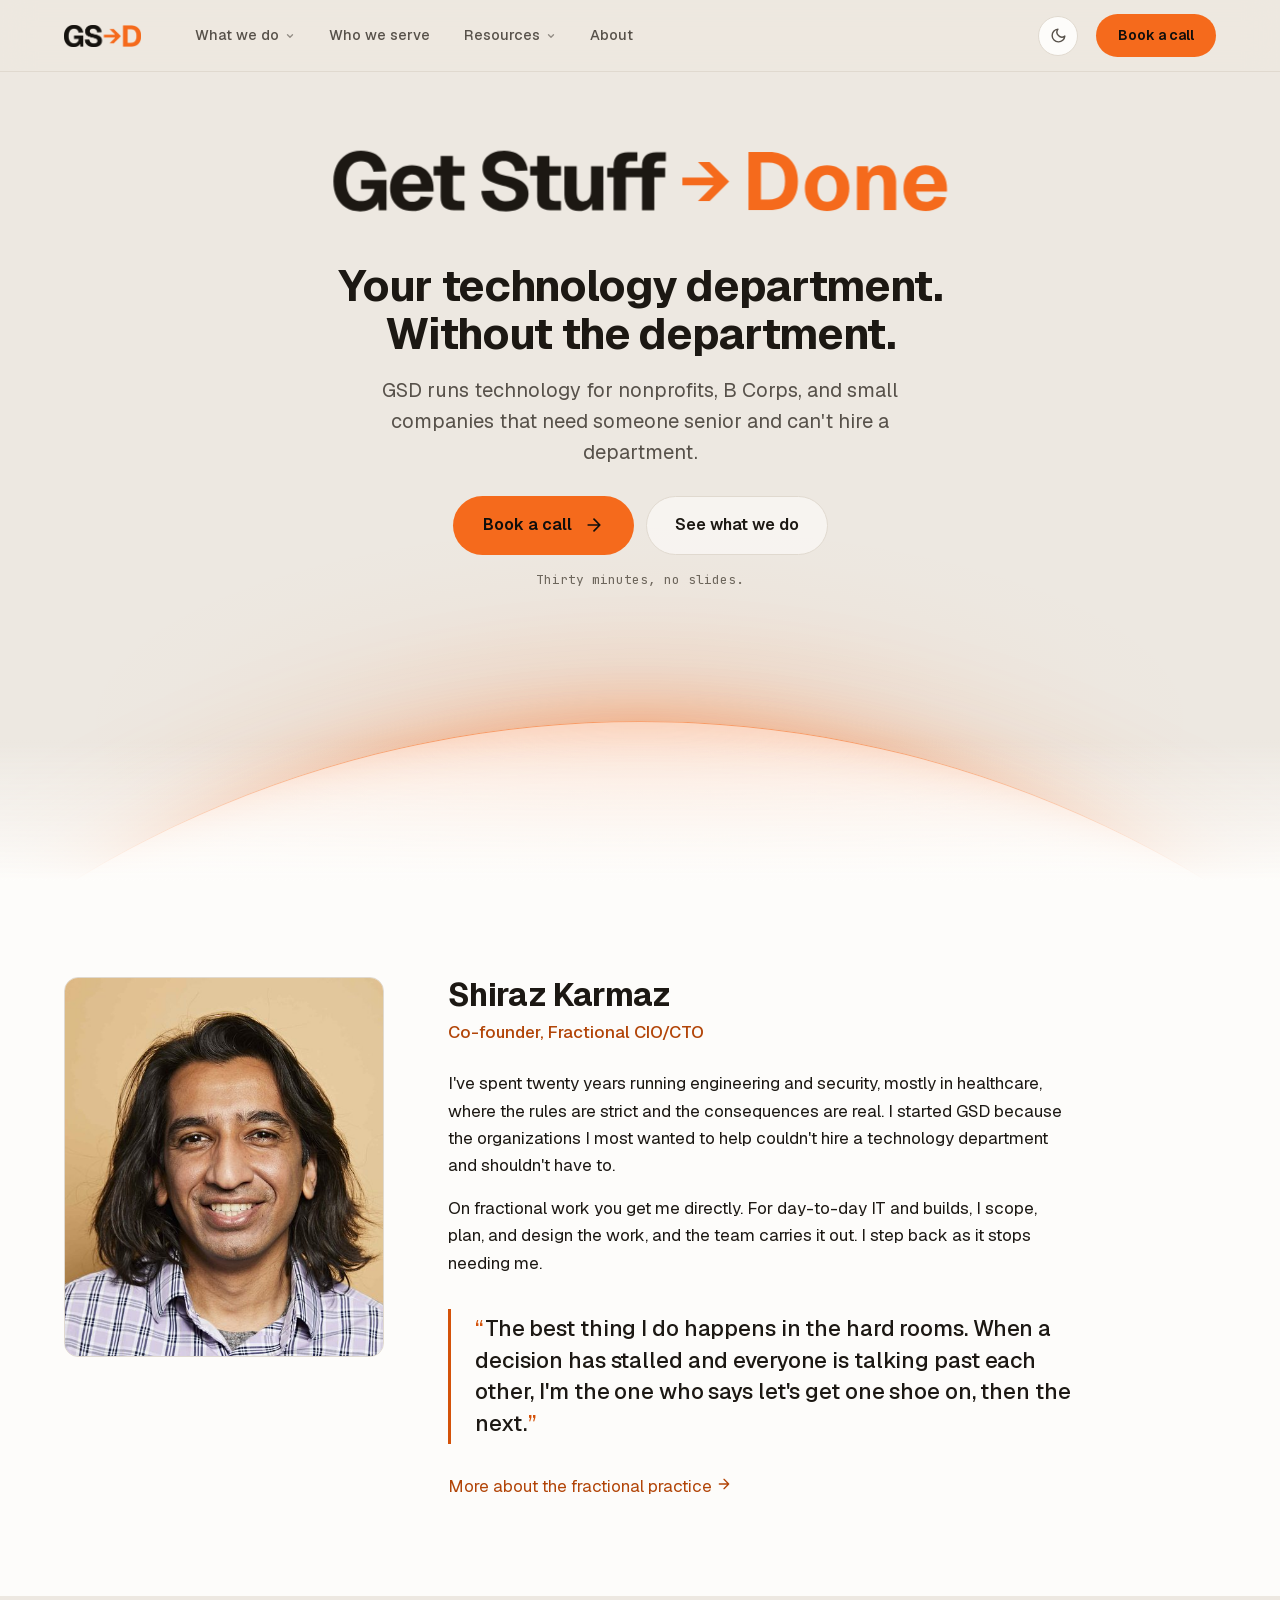
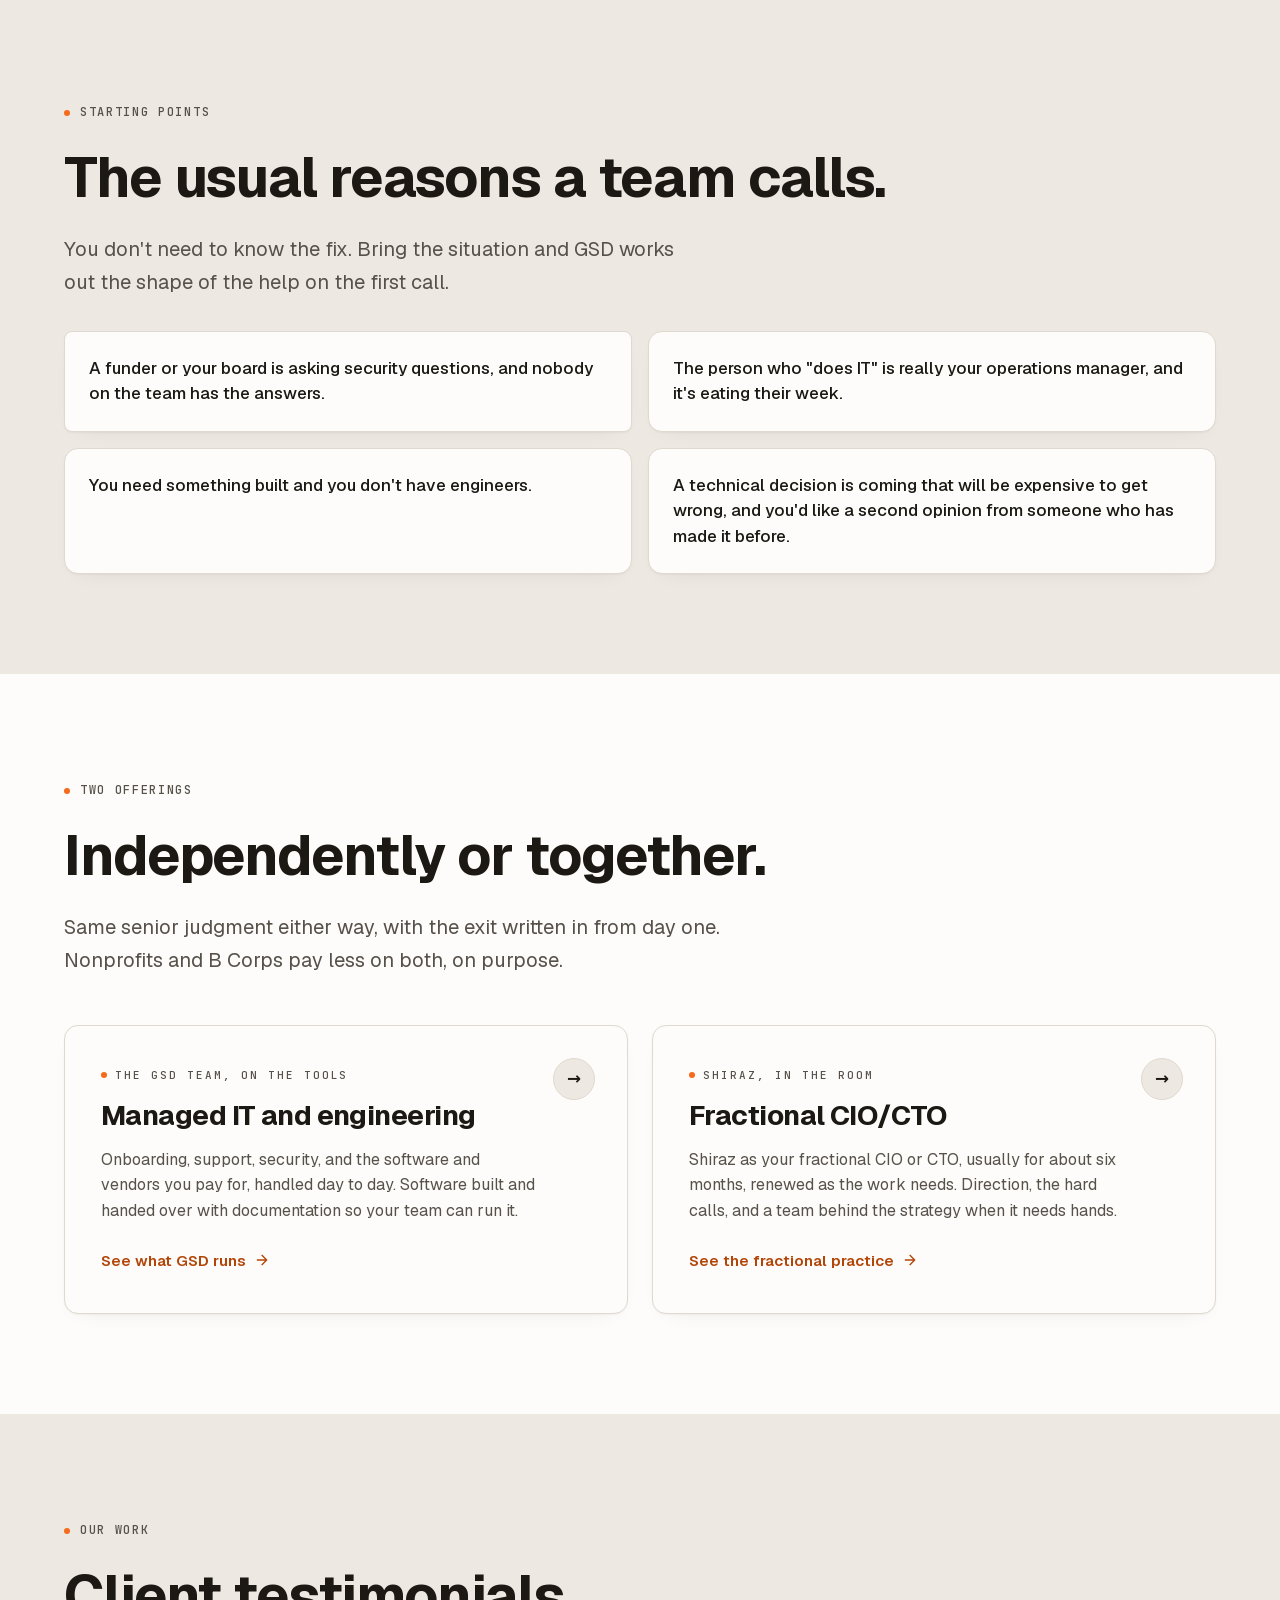
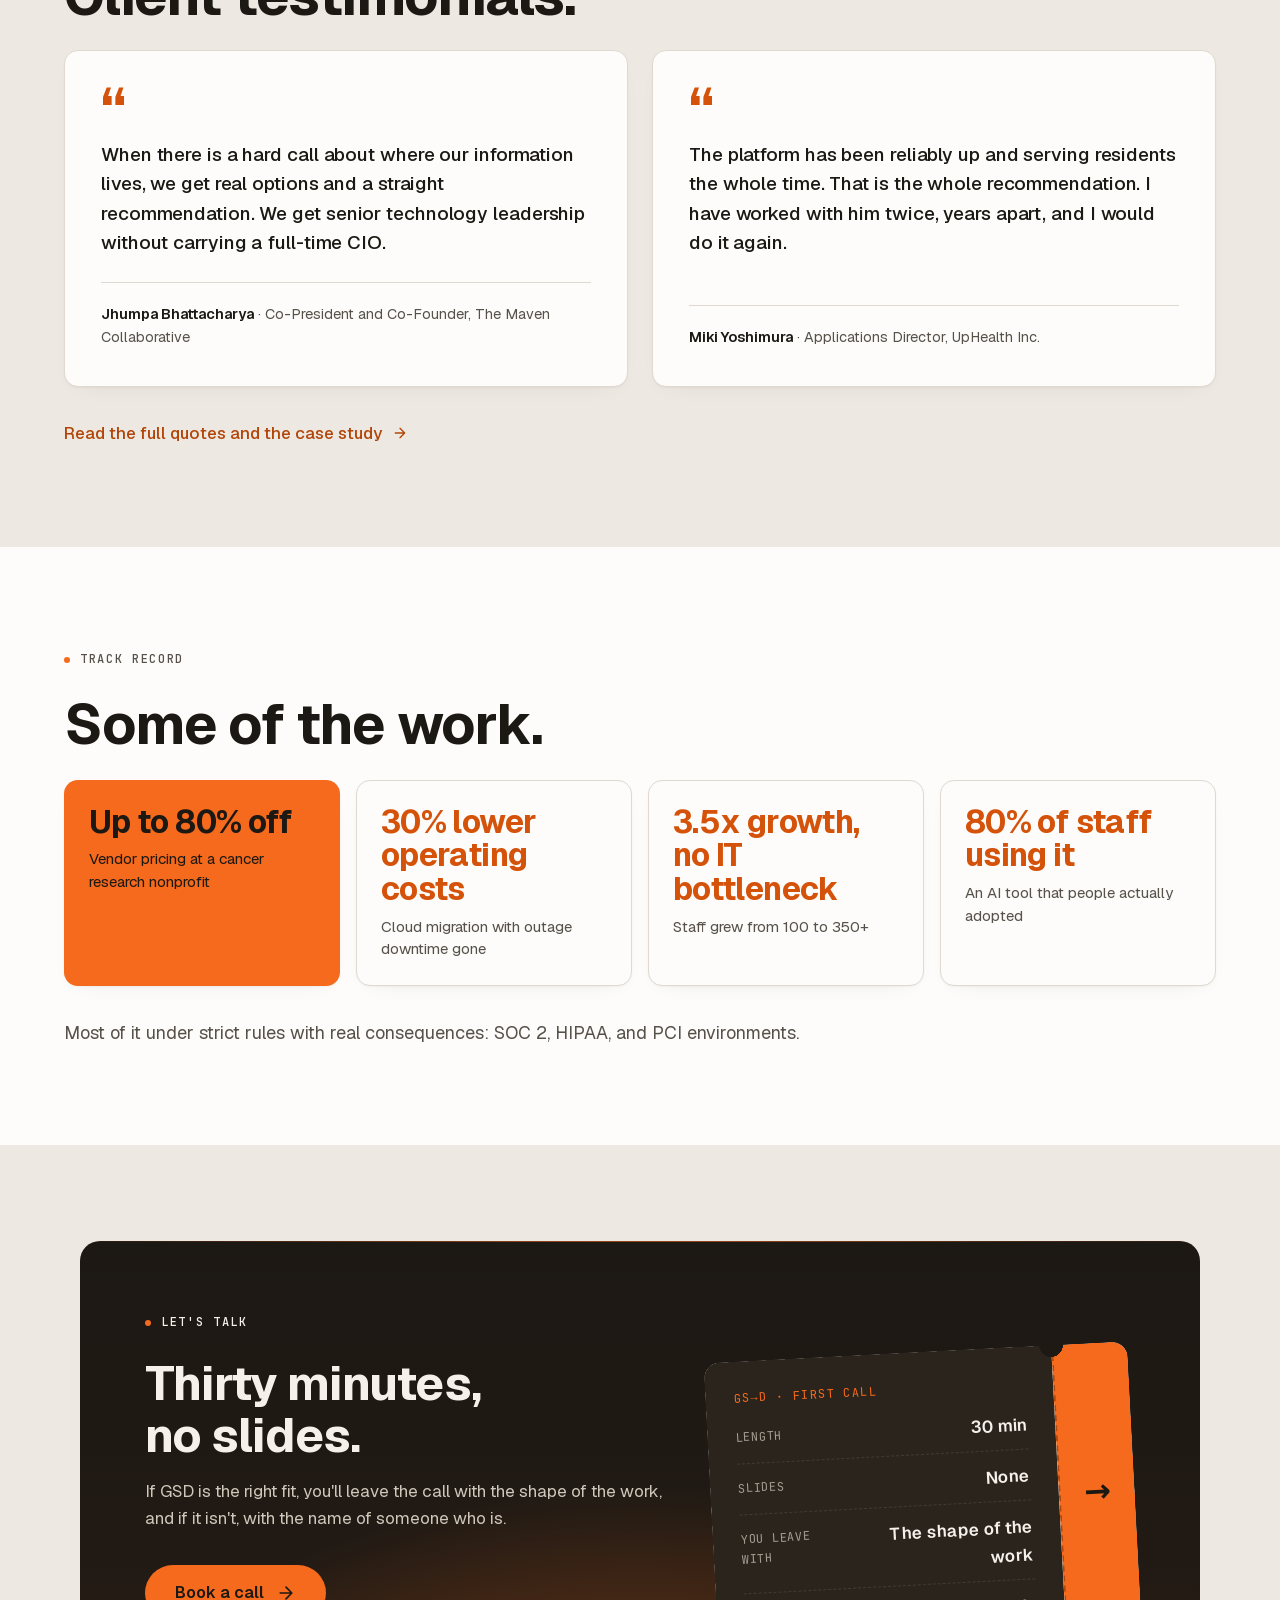
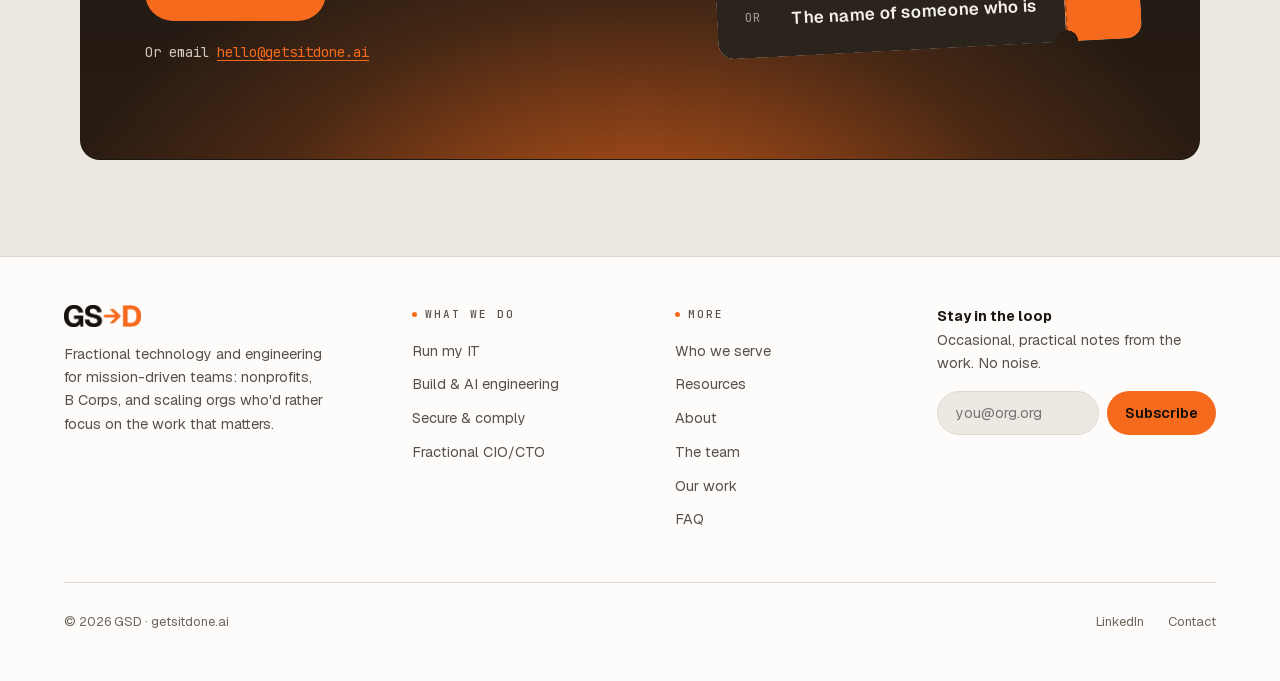
==== commit 8451b253: "Add files via upload" ====
--- a/GSD-SHARE-PREVIEW/index.html
+++ b/GSD-SHARE-PREVIEW/index.html
@@ -1,2 +1,2 @@
 <!DOCTYPE html><html lang="en"><head><meta name="robots" content="noindex, nofollow"><meta charset="UTF-8"><meta name="viewport" content="width=device-width, initial-scale=1.0"><title>GSD | Technology and engineering for mission-driven teams</title><meta name="description" content="GSD runs technology for nonprofits, B Corps, and small companies that need someone senior and can't hire a department. Managed IT, software builds, security, and fractional CIO/CTO leadership."><meta property="og:type" content="website"><meta property="og:title" content="GSD | Technology and engineering for mission-driven teams"><meta property="og:description" content="Managed IT, software builds, and security. Fractional CIO/CTO leadership from Shiraz Karmaz, who is on every engagement."><meta property="og:url" content="https://getsitdone.ai/index.html"><meta property="og:image" content="https://getsitdone.ai/og-image.png"><meta property="og:image:width" content="1200"><meta property="og:image:height" content="630"><meta property="og:site_name" content="GSD"><meta name="twitter:card" content="summary_large_image"><meta name="twitter:title" content="GSD | Technology and engineering for mission-driven teams"><meta name="twitter:description" content="Managed IT, software builds, and security. Fractional CIO/CTO leadership from Shiraz Karmaz, who is on every engagement."><meta name="twitter:image" content="https://getsitdone.ai/og-image.png"><link rel="canonical" href="https://getsitdone.ai/index.html"><link rel="icon" type="image/svg+xml" href="favicon.svg"><link rel="preload" href="fonts/geist.woff2" as="font" type="font/woff2" crossorigin><link rel="preload" href="fonts/jetbrains-mono.woff2" as="font" type="font/woff2" crossorigin><!-- No-FOUC: set theme before first paint. Default follows the OS (prefers-color-scheme);
-       an explicit toggle choice in localStorage overrides it. --><script>try{var t=localStorage.getItem('gsd-theme');if(!t)t=matchMedia('(prefers-color-scheme: dark)').matches?'dark':'light';document.documentElement.setAttribute('data-theme',t)}catch(e){document.documentElement.setAttribute('data-theme','dark')}</script><script type="application/ld+json">{"@context":"https://schema.org","@graph":[{"@type":"Organization","@id":"https://getsitdone.ai/#organization","name":"GSD","alternateName":"Get Stuff Done","url":"https://getsitdone.ai","image":"https://getsitdone.ai/og-image.png","description":"Fractional technology and engineering for mission-driven teams: nonprofits, B Corps, and scaling orgs. Strategy, software build, security, and day-to-day operations.","disambiguatingDescription":"An AI-sensible engineering team and IT shop. Software across the stack, AI integration, security, and day-to-day operations.","sameAs":["https://www.linkedin.com/company/getsitdone/"],"founder":{"@id":"https://getsitdone.ai/#shiraz"},"contactPoint":{"@type":"ContactPoint","email":"hello@getsitdone.ai","contactType":"sales","availableLanguage":"English"},"areaServed":"United States","knowsAbout":["Managed IT services","Software engineering","AI engineering","Fractional CIO/CTO","Security and compliance"]},{"@type":"WebSite","@id":"https://getsitdone.ai/#website","url":"https://getsitdone.ai","name":"GSD","publisher":{"@id":"https://getsitdone.ai/#organization"},"inLanguage":"en-US"},{"@type":"Person","@id":"https://getsitdone.ai/#shiraz","name":"Shiraz Karmaz","jobTitle":"Co-founder, Fractional CIO/CTO","worksFor":{"@id":"https://getsitdone.ai/#organization"},"sameAs":["https://www.linkedin.com/in/shirazkarmaz/"],"knowsAbout":["Fractional CIO/CTO","SOC 2 Type I and Type II","HIPAA compliance","PCI readiness","Engineering leadership","Healthcare technology"]}]}</script><link rel="stylesheet" href="assets/Base.Ba_mXQm3.css"></head><body><a href="#main" class="skip-link">Skip to content</a><nav class="nav"><div class="container nav-inner"><div class="nav-left"><a class="nav-logo" href="index.html" aria-label="GSD home"><span class="gsd-wordmark gsd-logo"><img class="gsd-logo-light" src="brand/gsd-logo-light.png" width="317" height="91" alt="GSD"><img class="gsd-logo-dark" src="brand/gsd-logo-dark.png" width="319" height="93" alt="GSD"></span></a><div class="nav-menu"><div class="nav-item"><a class="nav-trigger" href="what-we-do.html">What we do<svg class="caret" viewBox="0 0 12 12" fill="none" stroke="currentColor" stroke-width="1.6" stroke-linecap="round" stroke-linejoin="round" aria-hidden="true"><path d="M3 4.5L6 7.5L9 4.5"></path></svg></a><div class="nav-dropdown" role="menu"><a class="nav-dd-item" role="menuitem" href="run-it.html"><span class="nav-dd-body"><span class="nav-dd-label">Run my IT</span><span class="nav-dd-desc">Managed IT and day-to-day operations</span></span></a><a class="nav-dd-item" role="menuitem" href="build.html"><span class="nav-dd-body"><span class="nav-dd-label">Build &amp; AI engineering</span><span class="nav-dd-desc">Software built and shipped, AI-sensible</span></span></a><a class="nav-dd-item" role="menuitem" href="secure-comply.html"><span class="nav-dd-body"><span class="nav-dd-label">Secure &amp; comply</span><span class="nav-dd-desc">Security posture and readiness</span></span></a><a class="nav-dd-item" role="menuitem" href="fractional.html"><span class="nav-dd-body"><span class="nav-dd-label">Fractional CIO/CTO</span><span class="nav-dd-desc">Direction and the hard calls, from Shiraz</span></span></a></div></div><div class="nav-item"><a class="nav-trigger" href="who-we-serve.html">Who we serve</a></div><div class="nav-item"><a class="nav-trigger" href="resources.html">Resources<svg class="caret" viewBox="0 0 12 12" fill="none" stroke="currentColor" stroke-width="1.6" stroke-linecap="round" stroke-linejoin="round" aria-hidden="true"><path d="M3 4.5L6 7.5L9 4.5"></path></svg></a><div class="nav-dropdown" role="menu"><a class="nav-dd-item" role="menuitem" href="resources.html#where-you-stand"><span class="nav-dd-body"><span class="nav-dd-label">Where do you stand?</span><span class="nav-dd-desc">A short read on your current setup</span></span></a><a class="nav-dd-item" role="menuitem" href="our-work.html"><span class="nav-dd-body"><span class="nav-dd-label">Our work</span><span class="nav-dd-desc">Testimonials and case studies</span></span></a></div></div><div class="nav-item"><a class="nav-trigger" href="about.html">About</a></div></div></div><div class="nav-right"><button class="theme-toggle" type="button" aria-label="Switch to dark mode" title="Switch to dark mode"><svg class="icon-sun" viewBox="0 0 24 24" fill="none" stroke="currentColor" stroke-width="2" stroke-linecap="round" stroke-linejoin="round" aria-hidden="true"><circle cx="12" cy="12" r="4"></circle><path d="M12 2v2M12 20v2M4.93 4.93l1.41 1.41M17.66 17.66l1.41 1.41M2 12h2M20 12h2M4.93 19.07l1.41-1.41M17.66 6.34l1.41-1.41"></path></svg><svg class="icon-moon" viewBox="0 0 24 24" fill="none" stroke="currentColor" stroke-width="2" stroke-linecap="round" stroke-linejoin="round" aria-hidden="true" style="display:none"><path d="M21 12.79A9 9 0 1 1 11.21 3 7 7 0 0 0 21 12.79z"></path></svg></button><a class="nav-cta" href="contact.html">Book a call</a><button class="nav-mobile-toggle" type="button" aria-expanded="false" aria-controls="nav-mobile-panel">Menu</button></div></div><div class="nav-mobile-panel closed" id="nav-mobile-panel"><div class="container"><div class="nm-group"><a class="nm-head" href="what-we-do.html">What we do</a><a class="nm-link" href="run-it.html">Run my IT</a><a class="nm-link" href="build.html">Build &amp; AI engineering</a><a class="nm-link" href="secure-comply.html">Secure &amp; comply</a><a class="nm-link" href="fractional.html">Fractional CIO/CTO</a></div><div class="nm-group"><a class="nm-link" href="who-we-serve.html">Who we serve</a></div><div class="nm-group"><a class="nm-head" href="resources.html">Resources</a><a class="nm-link" href="resources.html#where-you-stand">Where do you stand?</a><a class="nm-link" href="our-work.html">Our work</a></div><div class="nm-group"><a class="nm-link" href="about.html">About</a></div></div></div></nav><div id="main"><section class="hero hero-v2"><div class="container hero-v2-inner"><div class="hero-mark"><svg class="hero-wordmark" viewBox="0 0 929 159" role="img" aria-labelledby="hero-wordmark-title" xmlns="http://www.w3.org/2000/svg"><title id="hero-wordmark-title">Get Stuff Done</title><path class="hw-text" d="M45.3044 124.959C36.8966 124.959 29.7132 123.041 23.7542 119.204C17.7953 115.368 13.1832 110.062 9.918 103.286C6.73445 96.4296 5.14267 88.5523 5.14267 79.6547C5.14267 70.9203 6.77526 63.1247 10.0404 56.2678C13.3056 49.4109 17.9993 44.0233 24.1216 40.1051C30.3254 36.1053 37.7537 34.1053 46.4064 34.1053C53.9164 34.1053 60.2427 35.3706 65.3853 37.9011C70.6096 40.35 74.7728 43.8601 77.8747 48.4313C80.9766 53.0026 83.1398 58.3901 84.3642 64.594L65.1404 65.4511C64.2425 60.635 62.3242 56.8392 59.3856 54.0638C56.5285 51.2067 52.243 49.7782 46.5289 49.7782C41.5495 49.7782 37.3864 51.0843 34.0396 53.6964C30.7744 56.3086 28.3255 59.8595 26.6929 64.3491C25.1419 68.8387 24.3664 73.9406 24.3664 79.6547C24.3664 85.4504 25.1419 90.593 26.6929 95.0827C28.3255 99.4907 30.7744 102.96 34.0396 105.49C37.3864 108.021 41.6719 109.286 46.8962 109.286C50.7328 109.286 54.0388 108.511 56.8142 106.96C59.6713 105.409 61.8753 103.286 63.4262 100.593C65.0588 97.8989 66.0384 94.8378 66.3649 91.4093H46.5289V77.818H84.6091V123H73.0993L72.1198 104.388L74.3238 105.368C73.5075 109.205 71.7116 112.592 68.9362 115.531C66.1608 118.47 62.7324 120.796 58.6509 122.51C54.651 124.143 50.2022 124.959 45.3044 124.959ZM123.062 124.469C116.369 124.469 110.532 123.082 105.553 120.306C100.655 117.449 96.8185 113.449 94.0431 108.307C91.3493 103.164 90.0024 97.1234 90.0024 90.1849C90.0024 83.2464 91.3493 77.2466 94.0431 72.1855C96.8185 67.0429 100.655 63.043 105.553 60.186C110.451 57.329 116.246 55.9004 122.94 55.9004C129.47 55.9004 135.144 57.329 139.96 60.186C144.776 63.043 148.49 67.1245 151.102 72.4304C153.796 77.7364 155.143 84.0627 155.143 91.4093V95.0827H108.981C109.226 100.307 110.614 104.184 113.144 106.715C115.757 109.245 119.185 110.511 123.43 110.511C126.532 110.511 129.103 109.858 131.144 108.552C133.266 107.245 134.776 105.246 135.674 102.552L154.163 103.654C152.449 110.184 148.817 115.286 143.266 118.959C137.715 122.633 130.98 124.469 123.062 124.469ZM108.981 83.8178H136.286C136.042 79.0016 134.695 75.4099 132.246 73.0427C129.878 70.6754 126.777 69.4918 122.94 69.4918C119.103 69.4918 115.92 70.757 113.389 73.2876C110.94 75.7364 109.471 79.2465 108.981 83.8178ZM185.522 123C178.746 123 173.767 121.449 170.583 118.347C167.4 115.164 165.808 110.143 165.808 103.286V41.9418H184.175V101.082C184.175 104.266 184.828 106.429 186.134 107.572C187.521 108.715 189.562 109.286 192.256 109.286H201.439V123H185.522ZM155.278 71.0835V57.3698H201.439V71.0835H155.278ZM263.868 124.959C256.358 124.959 249.909 123.694 244.522 121.163C239.134 118.633 234.93 115.082 231.91 110.511C228.889 105.939 227.175 100.552 226.767 94.348L245.501 93.4909C245.991 96.9193 246.97 99.858 248.44 102.307C249.991 104.674 252.031 106.47 254.562 107.694C257.174 108.919 260.358 109.531 264.113 109.531C267.215 109.531 269.827 109.164 271.949 108.429C274.153 107.694 275.827 106.592 276.969 105.123C278.112 103.572 278.684 101.695 278.684 99.4907C278.684 97.4499 278.194 95.6949 277.214 94.2256C276.235 92.6746 274.357 91.2869 271.582 90.0624C268.806 88.7564 264.725 87.4911 259.337 86.2667C251.909 84.5524 245.909 82.6341 241.338 80.5118C236.848 78.3894 233.583 75.7364 231.542 72.5529C229.502 69.2877 228.481 65.2062 228.481 60.3084C228.481 55.0841 229.747 50.5129 232.277 46.5947C234.889 42.6764 238.644 39.6153 243.542 37.4113C248.44 35.2073 254.276 34.1053 261.052 34.1053C268.235 34.1053 274.316 35.3706 279.296 37.9011C284.275 40.4316 288.153 43.9009 290.928 48.3089C293.785 52.7169 295.499 57.7779 296.071 63.492L277.459 64.4715C277.214 61.4513 276.398 58.8391 275.01 56.6351C273.623 54.3495 271.745 52.5944 269.378 51.37C267.011 50.1455 264.154 49.5333 260.807 49.5333C256.562 49.5333 253.215 50.4721 250.766 52.3495C248.399 54.227 247.215 56.6759 247.215 59.6962C247.215 61.8186 247.746 63.6144 248.807 65.0838C249.95 66.4715 251.787 67.6959 254.317 68.7571C256.929 69.8183 260.603 70.8387 265.337 71.8182C273.418 73.4508 279.786 75.5324 284.438 78.0629C289.173 80.5118 292.52 83.4504 294.479 86.8789C296.438 90.3073 297.418 94.2256 297.418 98.6336C297.418 104.021 296.03 108.715 293.254 112.715C290.561 116.633 286.683 119.653 281.622 121.776C276.643 123.898 270.725 124.959 263.868 124.959ZM330.135 123C323.36 123 318.38 121.449 315.197 118.347C312.013 115.164 310.422 110.143 310.422 103.286V41.9418H328.788V101.082C328.788 104.266 329.441 106.429 330.747 107.572C332.135 108.715 334.176 109.286 336.87 109.286H346.053V123H330.135ZM299.891 71.0835V57.3698H346.053V71.0835H299.891ZM372.787 124.469C366.012 124.469 360.706 122.306 356.869 117.98C353.114 113.572 351.237 107.45 351.237 99.6131V57.3698H369.603V95.3276C369.603 100.389 370.379 104.103 371.93 106.47C373.481 108.756 375.93 109.898 379.276 109.898C383.031 109.898 385.929 108.633 387.97 106.103C390.092 103.491 391.154 99.6131 391.154 94.4704V57.3698H409.52V123H392.745L392.256 104.144L394.582 104.633C393.602 111.164 391.276 116.102 387.603 119.449C383.929 122.796 378.991 124.469 372.787 124.469ZM424.918 123V56.5127C424.918 49.9823 426.673 44.9621 430.183 41.452C433.693 37.8603 439.162 36.0644 446.59 36.0644H460.549V49.7782H450.509C447.978 49.7782 446.141 50.4313 444.999 51.7373C443.856 52.9618 443.284 54.8393 443.284 57.3698V123H424.918ZM415.367 73.5324V59.8187H459.569V73.5324H415.367ZM467.528 123V56.5127C467.528 49.9823 469.283 44.9621 472.793 41.452C476.303 37.8603 481.773 36.0644 489.201 36.0644H503.16V49.7782H493.119C490.589 49.7782 488.752 50.4313 487.609 51.7373C486.466 52.9618 485.895 54.8393 485.895 57.3698V123H467.528ZM457.978 73.5324V59.8187H502.18V73.5324H457.978Z"></path><path class="hw-accent hw-done" d="M627.061 123V36.0644H657.06C671.182 36.0644 682.038 39.8602 689.63 47.4518C697.222 54.9617 701.017 65.696 701.017 79.6547C701.017 93.5317 697.262 104.225 689.752 111.735C682.324 119.245 671.671 123 657.794 123H627.061ZM645.672 107.327H657.06C665.468 107.327 671.671 105.082 675.671 100.593C679.753 96.0214 681.794 89.0013 681.794 79.5322C681.794 70.0632 679.753 63.0838 675.671 58.5942C671.671 54.023 665.468 51.7373 657.06 51.7373H645.672V107.327ZM744.799 124.469C738.105 124.469 732.269 123.082 727.289 120.306C722.31 117.449 718.433 113.449 715.657 108.307C712.882 103.164 711.494 97.1234 711.494 90.1849C711.494 83.2464 712.882 77.2466 715.657 72.1855C718.433 67.0429 722.31 63.043 727.289 60.186C732.269 57.329 738.105 55.9004 744.799 55.9004C751.493 55.9004 757.329 57.329 762.308 60.186C767.288 63.043 771.165 67.0429 773.941 72.1855C776.716 77.2466 778.104 83.2464 778.104 90.1849C778.104 97.1234 776.716 103.164 773.941 108.307C771.165 113.449 767.288 117.449 762.308 120.306C757.329 123.082 751.493 124.469 744.799 124.469ZM744.799 110.388C749.37 110.388 752.921 108.633 755.452 105.123C757.982 101.531 759.247 96.552 759.247 90.1849C759.247 83.8178 757.982 78.8792 755.452 75.3691C752.921 71.7774 749.37 69.9816 744.799 69.9816C740.228 69.9816 736.677 71.7774 734.146 75.3691C731.616 78.8792 730.35 83.8178 730.35 90.1849C730.35 96.552 731.616 101.531 734.146 105.123C736.677 108.633 740.228 110.388 744.799 110.388ZM789.54 123V57.3698H806.07L806.805 76.5936L804.478 75.9813C805.131 71.0835 806.437 67.1653 808.396 64.2267C810.437 61.288 812.968 59.1656 815.988 57.8596C819.008 56.5535 822.314 55.9004 825.906 55.9004C830.64 55.9004 834.64 56.9208 837.905 58.9616C841.252 61.0023 843.783 63.9001 845.497 67.6551C847.293 71.3284 848.191 75.6956 848.191 80.7567V123H829.824V86.8789C829.824 83.3688 829.538 80.3893 828.967 77.9404C828.396 75.4915 827.375 73.6549 825.906 72.4304C824.437 71.1244 822.396 70.4713 819.784 70.4713C815.947 70.4713 813.008 71.8998 810.968 74.7569C808.927 77.5323 807.907 81.573 807.907 86.8789V123H789.54ZM892.348 124.469C885.655 124.469 879.818 123.082 874.839 120.306C869.941 117.449 866.104 113.449 863.329 108.307C860.635 103.164 859.288 97.1234 859.288 90.1849C859.288 83.2464 860.635 77.2466 863.329 72.1855C866.104 67.0429 869.941 63.043 874.839 60.186C879.736 57.329 885.532 55.9004 892.226 55.9004C898.756 55.9004 904.429 57.329 909.246 60.186C914.062 63.043 917.776 67.1245 920.388 72.4304C923.082 77.7364 924.429 84.0627 924.429 91.4093V95.0827H878.267C878.512 100.307 879.9 104.184 882.43 106.715C885.042 109.245 888.471 110.511 892.716 110.511C895.818 110.511 898.389 109.858 900.43 108.552C902.552 107.245 904.062 105.246 904.96 102.552L923.449 103.654C921.735 110.184 918.102 115.286 912.552 118.959C907.001 122.633 900.266 124.469 892.348 124.469ZM878.267 83.8178H905.572C905.327 79.0016 903.98 75.4099 901.532 73.0427C899.164 70.6754 896.062 69.4918 892.226 69.4918C888.389 69.4918 885.206 70.757 882.675 73.2876C880.226 75.7364 878.757 79.2465 878.267 83.8178Z"></path><path class="hw-accent hw-arrow" d="M598 80.1621L568.838 51H551.338L574.662 74.3242H528V86H574.662L551.338 109.324H568.838L598 80.1621Z"></path></svg></div><h1 class="hero-v2-title">Your technology department.<br> Without the department.</h1><p class="hero-v2-sub">GSD runs technology for nonprofits, B Corps, and small companies that need someone senior and can't hire a department.</p><div class="hero-v2-actions"><a class="cta-button" href="contact.html">Book a call <svg width="20" height="20" viewBox="0 0 24 24" fill="none" stroke="currentColor" stroke-width="2" stroke-linecap="round" stroke-linejoin="round" aria-hidden="true"><path d="M5 12h14M12 5l7 7-7 7"></path></svg></a><a class="ghost-button" href="what-we-do.html">See what we do</a></div><p class="hero-v2-note">Thirty minutes, no slides.</p></div><div class="hero-stage" aria-hidden="true"><div class="hero-arc"></div></div></section><section class="bio-section"><div class="container"><div class="bio-grid"><div class="bio-portrait"><img src="shiraz.jpg" alt="Shiraz Karmaz" width="320" height="380" loading="lazy"></div><div class="bio-body"><h2 class="bio-name">Shiraz Karmaz</h2><p class="bio-role">Co-founder, Fractional CIO/CTO</p><p class="bio-text">I've spent twenty years running engineering and security, mostly in healthcare, where the rules are strict and the consequences are real. I started GSD because the organizations I most wanted to help couldn't hire a technology department and shouldn't have to.</p><p class="bio-text">On fractional work you get me directly. For day-to-day IT and builds, I scope, plan, and design the work, and the team carries it out. I step back as it stops needing me.</p><blockquote class="bio-quote">The best thing I do happens in the hard rooms. When a decision has stalled and everyone is talking past each other, I'm the one who says let's get one shoe on, then the next.</blockquote><div style="margin-top: 28px"><a class="service-cta" href="fractional.html">More about the fractional practice <svg width="16" height="16" viewBox="0 0 24 24" fill="none" stroke="currentColor" stroke-width="2" stroke-linecap="round" stroke-linejoin="round" aria-hidden="true"><path d="M5 12h14M12 5l7 7-7 7"></path></svg></a></div></div></div></div></section><section class="situations-section"><div class="container situations-grid"><div><span class="section-label">Starting points</span><h2 class="section-title">The usual reasons a team calls.</h2><p class="section-intro" style="margin-bottom: 0">You don't need to know the fix. Bring the situation and GSD works out the shape of the help on the first call.</p></div><ul class="situations situations-cards"><li>A funder or your board is asking security questions, and nobody on the team has the answers.</li><li>The person who "does IT" is really your operations manager, and it's eating their week.</li><li>You need something built and you don't have engineers.</li><li>A technical decision is coming that will be expensive to get wrong, and you'd like a second opinion from someone who has made it before.</li></ul></div></section><section class="segment-section"><div class="container"><span class="section-label">Two offerings</span><h2 class="section-title">Independently or together.</h2><p class="section-intro" style="margin-bottom: 0">Same senior judgment either way, with the exit written in from day one. Nonprofits and B Corps pay less on both, on purpose.</p><div class="segment-grid"><a class="segment-card smb" href="what-we-do.html"><span class="segment-tag">The GSD team, on the tools</span><h3>Managed IT and engineering</h3><p>Onboarding, support, security, and the software and vendors you pay for, handled day to day. Software built and handed over with documentation so your team can run it.</p><span class="seg-link">See what GSD runs <svg width="16" height="16" viewBox="0 0 24 24" fill="none" stroke="currentColor" stroke-width="2" stroke-linecap="round" stroke-linejoin="round" aria-hidden="true"><path d="M5 12h14M12 5l7 7-7 7"></path></svg></span></a><a class="segment-card ent" href="fractional.html"><span class="segment-tag">Shiraz, in the room</span><h3>Fractional CIO/CTO</h3><p>Shiraz as your fractional CIO or CTO, usually for about six months, renewed as the work needs. Direction, the hard calls, and a team behind the strategy when it needs hands.</p><span class="seg-link">See the fractional practice <svg width="16" height="16" viewBox="0 0 24 24" fill="none" stroke="currentColor" stroke-width="2" stroke-linecap="round" stroke-linejoin="round" aria-hidden="true"><path d="M5 12h14M12 5l7 7-7 7"></path></svg></span></a></div></div></section><section class="work-section"><div class="container"><span class="section-label">Our work</span><h2 class="section-title" style="max-width: 820px">Client testimonials.</h2><div class="work-grid"><a class="work-card" href="our-work.html"><blockquote>When there is a hard call about where our information lives, we get real options and a straight recommendation. We get senior technology leadership without carrying a full-time CIO.</blockquote><span class="work-who"><strong>Jhumpa Bhattacharya</strong> · Co-President and Co-Founder, The Maven Collaborative</span></a><a class="work-card" href="our-work.html"><blockquote>The platform has been reliably up and serving residents the whole time. That is the whole recommendation. I have worked with him twice, years apart, and I would do it again.</blockquote><span class="work-who"><strong>Miki Yoshimura</strong> · Applications Director, UpHealth Inc.</span></a></div><a class="service-cta" style="display: inline-flex; align-items: center; gap: 10px; margin-top: 32px; font-weight: 500" href="our-work.html">Read the full quotes and the case study <svg width="16" height="16" viewBox="0 0 24 24" fill="none" stroke="currentColor" stroke-width="2" stroke-linecap="round" stroke-linejoin="round" aria-hidden="true"><path d="M5 12h14M12 5l7 7-7 7"></path></svg></a></div></section><section class="prose-section" style="background: var(--bg-elevated)"><div class="container"><span class="section-label">Track record</span><h2 class="section-title" style="max-width: 820px">Some of the work.</h2><div class="record-grid"><div class="record-tile is-featured"><div class="stat-number"><span class="sr-only">Up to 80% off</span><span aria-hidden="true">Up to 80% off</span></div><p>Vendor pricing at a cancer research nonprofit</p></div><div class="record-tile"><div class="stat-number"><span class="sr-only">30% lower operating costs</span><span aria-hidden="true">30% lower operating costs</span></div><p>Cloud migration with outage downtime gone</p></div><div class="record-tile"><div class="stat-number"><span class="sr-only">3.5x growth, no IT bottleneck</span><span aria-hidden="true">3.5x growth, no IT bottleneck</span></div><p>Staff grew from 100 to 350+</p></div><div class="record-tile"><div class="stat-number"><span class="sr-only">80% of staff using it</span><span aria-hidden="true">80% of staff using it</span></div><p>An AI tool that people actually adopted</p></div></div><p class="prose" style="font-size: 1.125rem; max-width: 820px; margin-top: 32px">Most of it under strict rules with real consequences: SOC 2, HIPAA, and PCI environments.</p></div></section><section class="cta-section cta-ticket"><div class="container"><div class="cta-ticket-copy"><span class="section-label">Let's talk</span><h2>Thirty minutes, no slides.</h2><p>If GSD is the right fit, you'll leave the call with the shape of the work, and if it isn't, with the name of someone who is.</p><a class="cta-button" href="contact.html">Book a call <svg width="20" height="20" viewBox="0 0 24 24" fill="none" stroke="currentColor" stroke-width="2" stroke-linecap="round" stroke-linejoin="round" aria-hidden="true"><path d="M5 12h14M12 5l7 7-7 7"></path></svg></a><p class="cta-email">Or email <a href="mailto:hello@getsitdone.ai">hello@getsitdone.ai</a></p></div><div class="ticket" aria-hidden="true"><div class="ticket-main"><span class="ticket-kicker">GS→D · First call</span><div class="ticket-row"><span class="ticket-key">Length</span><span class="ticket-val">30 min</span></div><div class="ticket-row"><span class="ticket-key">Slides</span><span class="ticket-val">None</span></div><div class="ticket-row"><span class="ticket-key">You leave with</span><span class="ticket-val">The shape of the work</span></div><div class="ticket-row"><span class="ticket-key">Or</span><span class="ticket-val">The name of someone who is</span></div></div><div class="ticket-stub"><span class="ticket-arrow">→</span></div></div></div></section></div><footer><div class="container"><div class="footer-grid"><div class="footer-brand"><a class="footer-logo" href="index.html" aria-label="GSD home"><span class="gsd-wordmark gsd-logo"><img class="gsd-logo-light" src="brand/gsd-logo-light.png" width="317" height="91" alt="GSD"><img class="gsd-logo-dark" src="brand/gsd-logo-dark.png" width="319" height="93" alt="GSD"></span></a><p>Fractional technology and engineering for mission-driven teams: nonprofits, B Corps, and scaling orgs who'd rather focus on the work that matters.</p></div><div class="footer-col"><h5>What we do</h5><a href="run-it.html">Run my IT</a><a href="build.html">Build &amp; AI engineering</a><a href="secure-comply.html">Secure &amp; comply</a><a href="fractional.html">Fractional CIO/CTO</a></div><div class="footer-col"><h5>More</h5><a href="who-we-serve.html">Who we serve</a><a href="resources.html">Resources</a><a href="about.html">About</a><a href="about.html#team">The team</a><a href="our-work.html">Our work</a><a href="faq.html">FAQ</a></div><div class="footer-news"><h5>Stay in the loop</h5><p>Occasional, practical notes from the work. No noise.</p><form class="news-form" id="newsletter-form" novalidate><input type="email" name="email" placeholder="you@org.org" aria-label="Email address" required autocomplete="email"><!-- Honeypot: real users leave this blank; bots fill it. Hidden from view + a11y. --><input type="text" name="company" tabindex="-1" autocomplete="off" aria-hidden="true" style="position:absolute;left:-9999px;width:1px;height:1px;opacity:0"><button type="submit">Subscribe</button><div class="news-turnstile" id="newsletter-turnstile"></div></form><p class="news-status" id="newsletter-status" role="status" aria-live="polite" hidden></p></div></div><div class="footer-legal"><span class="copyright">© 2026 GSD · getsitdone.ai</span><div class="legal-links"><a href="https://linkedin.com/company/getsitdone" target="_blank" rel="noopener">LinkedIn</a><a href="contact.html">Contact</a></div></div></div></footer><script src="site.js" defer></script></body></html>+       an explicit toggle choice in localStorage overrides it. --><script>try{var t=localStorage.getItem('gsd-theme');if(!t)t=matchMedia('(prefers-color-scheme: dark)').matches?'dark':'light';document.documentElement.setAttribute('data-theme',t)}catch(e){document.documentElement.setAttribute('data-theme','dark')}</script><script type="application/ld+json">{"@context":"https://schema.org","@graph":[{"@type":"Organization","@id":"https://getsitdone.ai/#organization","name":"GSD","alternateName":"Get Stuff Done","url":"https://getsitdone.ai","image":"https://getsitdone.ai/og-image.png","description":"Fractional technology and engineering for mission-driven teams: nonprofits, B Corps, and scaling orgs. Strategy, software build, security, and day-to-day operations.","disambiguatingDescription":"An AI-sensible engineering team and IT shop. Software across the stack, AI integration, security, and day-to-day operations.","sameAs":["https://www.linkedin.com/company/getsitdone/"],"founder":{"@id":"https://getsitdone.ai/#shiraz"},"contactPoint":{"@type":"ContactPoint","email":"hello@getsitdone.ai","contactType":"sales","availableLanguage":"English"},"areaServed":"United States","knowsAbout":["Managed IT services","Software engineering","AI engineering","Fractional CIO/CTO","Security and compliance"]},{"@type":"WebSite","@id":"https://getsitdone.ai/#website","url":"https://getsitdone.ai","name":"GSD","publisher":{"@id":"https://getsitdone.ai/#organization"},"inLanguage":"en-US"},{"@type":"Person","@id":"https://getsitdone.ai/#shiraz","name":"Shiraz Karmaz","jobTitle":"Co-founder, Fractional CIO/CTO","worksFor":{"@id":"https://getsitdone.ai/#organization"},"sameAs":["https://www.linkedin.com/in/shirazkarmaz/"],"knowsAbout":["Fractional CIO/CTO","SOC 2 Type I and Type II","HIPAA compliance","PCI readiness","Engineering leadership","Healthcare technology"]}]}</script><link rel="stylesheet" href="assets/Base.CNF8eeQo.css"></head><body><a href="#main" class="skip-link">Skip to content</a><nav class="nav"><div class="container nav-inner"><div class="nav-left"><a class="nav-logo" href="index.html" aria-label="GSD home"><span class="gsd-wordmark gsd-logo"><img class="gsd-logo-light" src="brand/gsd-logo-light.png" width="317" height="91" alt="GSD"><img class="gsd-logo-dark" src="brand/gsd-logo-dark.png" width="319" height="93" alt="GSD"></span></a><div class="nav-menu"><div class="nav-item"><a class="nav-trigger" href="what-we-do.html">What we do<svg class="caret" viewBox="0 0 12 12" fill="none" stroke="currentColor" stroke-width="1.6" stroke-linecap="round" stroke-linejoin="round" aria-hidden="true"><path d="M3 4.5L6 7.5L9 4.5"></path></svg></a><div class="nav-dropdown" role="menu"><a class="nav-dd-item" role="menuitem" href="run-it.html"><span class="nav-dd-body"><span class="nav-dd-label">Run my IT</span><span class="nav-dd-desc">Managed IT and day-to-day operations</span></span></a><a class="nav-dd-item" role="menuitem" href="build.html"><span class="nav-dd-body"><span class="nav-dd-label">Build &amp; AI engineering</span><span class="nav-dd-desc">Software built and shipped, AI-sensible</span></span></a><a class="nav-dd-item" role="menuitem" href="secure-comply.html"><span class="nav-dd-body"><span class="nav-dd-label">Secure &amp; comply</span><span class="nav-dd-desc">Security posture and readiness</span></span></a><a class="nav-dd-item" role="menuitem" href="fractional.html"><span class="nav-dd-body"><span class="nav-dd-label">Fractional CIO/CTO</span><span class="nav-dd-desc">Direction and the hard calls, from Shiraz</span></span></a></div></div><div class="nav-item"><a class="nav-trigger" href="who-we-serve.html">Who we serve</a></div><div class="nav-item"><a class="nav-trigger" href="resources.html">Resources<svg class="caret" viewBox="0 0 12 12" fill="none" stroke="currentColor" stroke-width="1.6" stroke-linecap="round" stroke-linejoin="round" aria-hidden="true"><path d="M3 4.5L6 7.5L9 4.5"></path></svg></a><div class="nav-dropdown" role="menu"><a class="nav-dd-item" role="menuitem" href="resources.html#where-you-stand"><span class="nav-dd-body"><span class="nav-dd-label">Where do you stand?</span><span class="nav-dd-desc">A short read on your current setup</span></span></a><a class="nav-dd-item" role="menuitem" href="our-work.html"><span class="nav-dd-body"><span class="nav-dd-label">Our work</span><span class="nav-dd-desc">Testimonials and case studies</span></span></a></div></div><div class="nav-item"><a class="nav-trigger" href="about.html">About</a></div></div></div><div class="nav-right"><button class="theme-toggle" type="button" aria-label="Switch to dark mode" title="Switch to dark mode"><svg class="icon-sun" viewBox="0 0 24 24" fill="none" stroke="currentColor" stroke-width="2" stroke-linecap="round" stroke-linejoin="round" aria-hidden="true"><circle cx="12" cy="12" r="4"></circle><path d="M12 2v2M12 20v2M4.93 4.93l1.41 1.41M17.66 17.66l1.41 1.41M2 12h2M20 12h2M4.93 19.07l1.41-1.41M17.66 6.34l1.41-1.41"></path></svg><svg class="icon-moon" viewBox="0 0 24 24" fill="none" stroke="currentColor" stroke-width="2" stroke-linecap="round" stroke-linejoin="round" aria-hidden="true" style="display:none"><path d="M21 12.79A9 9 0 1 1 11.21 3 7 7 0 0 0 21 12.79z"></path></svg></button><a class="nav-cta" href="contact.html">Book a call</a><button class="nav-mobile-toggle" type="button" aria-expanded="false" aria-controls="nav-mobile-panel">Menu</button></div></div><div class="nav-mobile-panel closed" id="nav-mobile-panel"><div class="container"><div class="nm-group"><a class="nm-head" href="what-we-do.html">What we do</a><a class="nm-link" href="run-it.html">Run my IT</a><a class="nm-link" href="build.html">Build &amp; AI engineering</a><a class="nm-link" href="secure-comply.html">Secure &amp; comply</a><a class="nm-link" href="fractional.html">Fractional CIO/CTO</a></div><div class="nm-group"><a class="nm-link" href="who-we-serve.html">Who we serve</a></div><div class="nm-group"><a class="nm-head" href="resources.html">Resources</a><a class="nm-link" href="resources.html#where-you-stand">Where do you stand?</a><a class="nm-link" href="our-work.html">Our work</a></div><div class="nm-group"><a class="nm-link" href="about.html">About</a></div></div></div></nav><div id="main"><section class="hero hero-v2"><div class="container hero-v2-inner"><div class="hero-mark"><svg class="hero-wordmark" viewBox="0 0 929 159" role="img" aria-labelledby="hero-wordmark-title" xmlns="http://www.w3.org/2000/svg"><title id="hero-wordmark-title">Get Stuff Done</title><path class="hw-text" d="M45.3044 124.959C36.8966 124.959 29.7132 123.041 23.7542 119.204C17.7953 115.368 13.1832 110.062 9.918 103.286C6.73445 96.4296 5.14267 88.5523 5.14267 79.6547C5.14267 70.9203 6.77526 63.1247 10.0404 56.2678C13.3056 49.4109 17.9993 44.0233 24.1216 40.1051C30.3254 36.1053 37.7537 34.1053 46.4064 34.1053C53.9164 34.1053 60.2427 35.3706 65.3853 37.9011C70.6096 40.35 74.7728 43.8601 77.8747 48.4313C80.9766 53.0026 83.1398 58.3901 84.3642 64.594L65.1404 65.4511C64.2425 60.635 62.3242 56.8392 59.3856 54.0638C56.5285 51.2067 52.243 49.7782 46.5289 49.7782C41.5495 49.7782 37.3864 51.0843 34.0396 53.6964C30.7744 56.3086 28.3255 59.8595 26.6929 64.3491C25.1419 68.8387 24.3664 73.9406 24.3664 79.6547C24.3664 85.4504 25.1419 90.593 26.6929 95.0827C28.3255 99.4907 30.7744 102.96 34.0396 105.49C37.3864 108.021 41.6719 109.286 46.8962 109.286C50.7328 109.286 54.0388 108.511 56.8142 106.96C59.6713 105.409 61.8753 103.286 63.4262 100.593C65.0588 97.8989 66.0384 94.8378 66.3649 91.4093H46.5289V77.818H84.6091V123H73.0993L72.1198 104.388L74.3238 105.368C73.5075 109.205 71.7116 112.592 68.9362 115.531C66.1608 118.47 62.7324 120.796 58.6509 122.51C54.651 124.143 50.2022 124.959 45.3044 124.959ZM123.062 124.469C116.369 124.469 110.532 123.082 105.553 120.306C100.655 117.449 96.8185 113.449 94.0431 108.307C91.3493 103.164 90.0024 97.1234 90.0024 90.1849C90.0024 83.2464 91.3493 77.2466 94.0431 72.1855C96.8185 67.0429 100.655 63.043 105.553 60.186C110.451 57.329 116.246 55.9004 122.94 55.9004C129.47 55.9004 135.144 57.329 139.96 60.186C144.776 63.043 148.49 67.1245 151.102 72.4304C153.796 77.7364 155.143 84.0627 155.143 91.4093V95.0827H108.981C109.226 100.307 110.614 104.184 113.144 106.715C115.757 109.245 119.185 110.511 123.43 110.511C126.532 110.511 129.103 109.858 131.144 108.552C133.266 107.245 134.776 105.246 135.674 102.552L154.163 103.654C152.449 110.184 148.817 115.286 143.266 118.959C137.715 122.633 130.98 124.469 123.062 124.469ZM108.981 83.8178H136.286C136.042 79.0016 134.695 75.4099 132.246 73.0427C129.878 70.6754 126.777 69.4918 122.94 69.4918C119.103 69.4918 115.92 70.757 113.389 73.2876C110.94 75.7364 109.471 79.2465 108.981 83.8178ZM185.522 123C178.746 123 173.767 121.449 170.583 118.347C167.4 115.164 165.808 110.143 165.808 103.286V41.9418H184.175V101.082C184.175 104.266 184.828 106.429 186.134 107.572C187.521 108.715 189.562 109.286 192.256 109.286H201.439V123H185.522ZM155.278 71.0835V57.3698H201.439V71.0835H155.278ZM263.868 124.959C256.358 124.959 249.909 123.694 244.522 121.163C239.134 118.633 234.93 115.082 231.91 110.511C228.889 105.939 227.175 100.552 226.767 94.348L245.501 93.4909C245.991 96.9193 246.97 99.858 248.44 102.307C249.991 104.674 252.031 106.47 254.562 107.694C257.174 108.919 260.358 109.531 264.113 109.531C267.215 109.531 269.827 109.164 271.949 108.429C274.153 107.694 275.827 106.592 276.969 105.123C278.112 103.572 278.684 101.695 278.684 99.4907C278.684 97.4499 278.194 95.6949 277.214 94.2256C276.235 92.6746 274.357 91.2869 271.582 90.0624C268.806 88.7564 264.725 87.4911 259.337 86.2667C251.909 84.5524 245.909 82.6341 241.338 80.5118C236.848 78.3894 233.583 75.7364 231.542 72.5529C229.502 69.2877 228.481 65.2062 228.481 60.3084C228.481 55.0841 229.747 50.5129 232.277 46.5947C234.889 42.6764 238.644 39.6153 243.542 37.4113C248.44 35.2073 254.276 34.1053 261.052 34.1053C268.235 34.1053 274.316 35.3706 279.296 37.9011C284.275 40.4316 288.153 43.9009 290.928 48.3089C293.785 52.7169 295.499 57.7779 296.071 63.492L277.459 64.4715C277.214 61.4513 276.398 58.8391 275.01 56.6351C273.623 54.3495 271.745 52.5944 269.378 51.37C267.011 50.1455 264.154 49.5333 260.807 49.5333C256.562 49.5333 253.215 50.4721 250.766 52.3495C248.399 54.227 247.215 56.6759 247.215 59.6962C247.215 61.8186 247.746 63.6144 248.807 65.0838C249.95 66.4715 251.787 67.6959 254.317 68.7571C256.929 69.8183 260.603 70.8387 265.337 71.8182C273.418 73.4508 279.786 75.5324 284.438 78.0629C289.173 80.5118 292.52 83.4504 294.479 86.8789C296.438 90.3073 297.418 94.2256 297.418 98.6336C297.418 104.021 296.03 108.715 293.254 112.715C290.561 116.633 286.683 119.653 281.622 121.776C276.643 123.898 270.725 124.959 263.868 124.959ZM330.135 123C323.36 123 318.38 121.449 315.197 118.347C312.013 115.164 310.422 110.143 310.422 103.286V41.9418H328.788V101.082C328.788 104.266 329.441 106.429 330.747 107.572C332.135 108.715 334.176 109.286 336.87 109.286H346.053V123H330.135ZM299.891 71.0835V57.3698H346.053V71.0835H299.891ZM372.787 124.469C366.012 124.469 360.706 122.306 356.869 117.98C353.114 113.572 351.237 107.45 351.237 99.6131V57.3698H369.603V95.3276C369.603 100.389 370.379 104.103 371.93 106.47C373.481 108.756 375.93 109.898 379.276 109.898C383.031 109.898 385.929 108.633 387.97 106.103C390.092 103.491 391.154 99.6131 391.154 94.4704V57.3698H409.52V123H392.745L392.256 104.144L394.582 104.633C393.602 111.164 391.276 116.102 387.603 119.449C383.929 122.796 378.991 124.469 372.787 124.469ZM424.918 123V56.5127C424.918 49.9823 426.673 44.9621 430.183 41.452C433.693 37.8603 439.162 36.0644 446.59 36.0644H460.549V49.7782H450.509C447.978 49.7782 446.141 50.4313 444.999 51.7373C443.856 52.9618 443.284 54.8393 443.284 57.3698V123H424.918ZM415.367 73.5324V59.8187H459.569V73.5324H415.367ZM467.528 123V56.5127C467.528 49.9823 469.283 44.9621 472.793 41.452C476.303 37.8603 481.773 36.0644 489.201 36.0644H503.16V49.7782H493.119C490.589 49.7782 488.752 50.4313 487.609 51.7373C486.466 52.9618 485.895 54.8393 485.895 57.3698V123H467.528ZM457.978 73.5324V59.8187H502.18V73.5324H457.978Z"></path><path class="hw-accent hw-done" d="M627.061 123V36.0644H657.06C671.182 36.0644 682.038 39.8602 689.63 47.4518C697.222 54.9617 701.017 65.696 701.017 79.6547C701.017 93.5317 697.262 104.225 689.752 111.735C682.324 119.245 671.671 123 657.794 123H627.061ZM645.672 107.327H657.06C665.468 107.327 671.671 105.082 675.671 100.593C679.753 96.0214 681.794 89.0013 681.794 79.5322C681.794 70.0632 679.753 63.0838 675.671 58.5942C671.671 54.023 665.468 51.7373 657.06 51.7373H645.672V107.327ZM744.799 124.469C738.105 124.469 732.269 123.082 727.289 120.306C722.31 117.449 718.433 113.449 715.657 108.307C712.882 103.164 711.494 97.1234 711.494 90.1849C711.494 83.2464 712.882 77.2466 715.657 72.1855C718.433 67.0429 722.31 63.043 727.289 60.186C732.269 57.329 738.105 55.9004 744.799 55.9004C751.493 55.9004 757.329 57.329 762.308 60.186C767.288 63.043 771.165 67.0429 773.941 72.1855C776.716 77.2466 778.104 83.2464 778.104 90.1849C778.104 97.1234 776.716 103.164 773.941 108.307C771.165 113.449 767.288 117.449 762.308 120.306C757.329 123.082 751.493 124.469 744.799 124.469ZM744.799 110.388C749.37 110.388 752.921 108.633 755.452 105.123C757.982 101.531 759.247 96.552 759.247 90.1849C759.247 83.8178 757.982 78.8792 755.452 75.3691C752.921 71.7774 749.37 69.9816 744.799 69.9816C740.228 69.9816 736.677 71.7774 734.146 75.3691C731.616 78.8792 730.35 83.8178 730.35 90.1849C730.35 96.552 731.616 101.531 734.146 105.123C736.677 108.633 740.228 110.388 744.799 110.388ZM789.54 123V57.3698H806.07L806.805 76.5936L804.478 75.9813C805.131 71.0835 806.437 67.1653 808.396 64.2267C810.437 61.288 812.968 59.1656 815.988 57.8596C819.008 56.5535 822.314 55.9004 825.906 55.9004C830.64 55.9004 834.64 56.9208 837.905 58.9616C841.252 61.0023 843.783 63.9001 845.497 67.6551C847.293 71.3284 848.191 75.6956 848.191 80.7567V123H829.824V86.8789C829.824 83.3688 829.538 80.3893 828.967 77.9404C828.396 75.4915 827.375 73.6549 825.906 72.4304C824.437 71.1244 822.396 70.4713 819.784 70.4713C815.947 70.4713 813.008 71.8998 810.968 74.7569C808.927 77.5323 807.907 81.573 807.907 86.8789V123H789.54ZM892.348 124.469C885.655 124.469 879.818 123.082 874.839 120.306C869.941 117.449 866.104 113.449 863.329 108.307C860.635 103.164 859.288 97.1234 859.288 90.1849C859.288 83.2464 860.635 77.2466 863.329 72.1855C866.104 67.0429 869.941 63.043 874.839 60.186C879.736 57.329 885.532 55.9004 892.226 55.9004C898.756 55.9004 904.429 57.329 909.246 60.186C914.062 63.043 917.776 67.1245 920.388 72.4304C923.082 77.7364 924.429 84.0627 924.429 91.4093V95.0827H878.267C878.512 100.307 879.9 104.184 882.43 106.715C885.042 109.245 888.471 110.511 892.716 110.511C895.818 110.511 898.389 109.858 900.43 108.552C902.552 107.245 904.062 105.246 904.96 102.552L923.449 103.654C921.735 110.184 918.102 115.286 912.552 118.959C907.001 122.633 900.266 124.469 892.348 124.469ZM878.267 83.8178H905.572C905.327 79.0016 903.98 75.4099 901.532 73.0427C899.164 70.6754 896.062 69.4918 892.226 69.4918C888.389 69.4918 885.206 70.757 882.675 73.2876C880.226 75.7364 878.757 79.2465 878.267 83.8178Z"></path><path class="hw-accent hw-arrow" d="M598 80.1621L568.838 51H551.338L574.662 74.3242H528V86H574.662L551.338 109.324H568.838L598 80.1621Z"></path></svg></div><h1 class="hero-v2-title">Your technology department.<br> Without the department.</h1><p class="hero-v2-sub">GSD runs technology for nonprofits, B Corps, and small companies that need someone senior and can't hire a department.</p><div class="hero-v2-actions"><a class="cta-button" href="contact.html">Book a call <svg width="20" height="20" viewBox="0 0 24 24" fill="none" stroke="currentColor" stroke-width="2" stroke-linecap="round" stroke-linejoin="round" aria-hidden="true"><path d="M5 12h14M12 5l7 7-7 7"></path></svg></a><a class="ghost-button" href="what-we-do.html">See what we do</a></div><p class="hero-v2-note">Thirty minutes, no slides.</p></div><div class="hero-stage" aria-hidden="true"><div class="hero-arc"></div></div></section><section class="bio-section"><div class="container"><div class="bio-grid"><div class="bio-portrait"><img src="shiraz.jpg" alt="Shiraz Karmaz" width="320" height="380" loading="lazy"></div><div class="bio-body"><h2 class="bio-name">Shiraz Karmaz</h2><p class="bio-role">Co-founder, Fractional CIO/CTO</p><p class="bio-text">I've spent twenty years running engineering and security, mostly in healthcare, where the rules are strict and the consequences are real. I started GSD because the organizations I most wanted to help couldn't hire a technology department and shouldn't have to.</p><p class="bio-text">On fractional work you get me directly. For day-to-day IT and builds, I scope, plan, and design the work, and the team carries it out. I step back as it stops needing me.</p><blockquote class="bio-quote">The best thing I do happens in the hard rooms. When a decision has stalled and everyone is talking past each other, I'm the one who says let's get one shoe on, then the next.</blockquote><div style="margin-top: 28px"><a class="service-cta" href="fractional.html">More about the fractional practice <svg width="16" height="16" viewBox="0 0 24 24" fill="none" stroke="currentColor" stroke-width="2" stroke-linecap="round" stroke-linejoin="round" aria-hidden="true"><path d="M5 12h14M12 5l7 7-7 7"></path></svg></a></div></div></div></div></section><section class="situations-section"><div class="container situations-grid"><div><span class="section-label">Starting points</span><h2 class="section-title">The usual reasons a team calls.</h2><p class="section-intro" style="margin-bottom: 0">You don't need to know the fix. Bring the situation and GSD works out the shape of the help on the first call.</p></div><ul class="situations situations-cards"><li>A funder or your board is asking security questions, and nobody on the team has the answers.</li><li>The person who "does IT" is really your operations manager, and it's eating their week.</li><li>You need something built and you don't have engineers.</li><li>A technical decision is coming that will be expensive to get wrong, and you'd like a second opinion from someone who has made it before.</li></ul></div></section><section class="segment-section"><div class="container"><span class="section-label">Two offerings</span><h2 class="section-title">Independently or together.</h2><p class="section-intro" style="margin-bottom: 0">Same senior judgment either way, with the exit written in from day one. Nonprofits and B Corps pay less on both, on purpose.</p><div class="segment-grid"><a class="segment-card smb" href="what-we-do.html"><span class="segment-tag">The GSD team, on the tools</span><h3>Managed IT and engineering</h3><p>Onboarding, support, security, and the software and vendors you pay for, handled day to day. Software built and handed over with documentation so your team can run it.</p><span class="seg-link">See what GSD runs <svg width="16" height="16" viewBox="0 0 24 24" fill="none" stroke="currentColor" stroke-width="2" stroke-linecap="round" stroke-linejoin="round" aria-hidden="true"><path d="M5 12h14M12 5l7 7-7 7"></path></svg></span></a><a class="segment-card ent" href="fractional.html"><span class="segment-tag">Shiraz, in the room</span><h3>Fractional CIO/CTO</h3><p>Shiraz as your fractional CIO or CTO, usually for about six months, renewed as the work needs. Direction, the hard calls, and a team behind the strategy when it needs hands.</p><span class="seg-link">See the fractional practice <svg width="16" height="16" viewBox="0 0 24 24" fill="none" stroke="currentColor" stroke-width="2" stroke-linecap="round" stroke-linejoin="round" aria-hidden="true"><path d="M5 12h14M12 5l7 7-7 7"></path></svg></span></a></div></div></section><section class="work-section"><div class="container"><span class="section-label">Our work</span><h2 class="section-title" style="max-width: 820px">Client testimonials.</h2><div class="work-grid"><a class="work-card" href="our-work.html"><blockquote>When there is a hard call about where our information lives, we get real options and a straight recommendation. We get senior technology leadership without carrying a full-time CIO.</blockquote><span class="work-who"><strong>Jhumpa Bhattacharya</strong> · Co-President and Co-Founder, The Maven Collaborative</span></a><a class="work-card" href="our-work.html"><blockquote>The platform has been reliably up and serving residents the whole time. That is the whole recommendation. I have worked with him twice, years apart, and I would do it again.</blockquote><span class="work-who"><strong>Miki Yoshimura</strong> · Applications Director, UpHealth Inc.</span></a></div><a class="service-cta" style="display: inline-flex; align-items: center; gap: 10px; margin-top: 32px; font-weight: 500" href="our-work.html">Read the full quotes and the case study <svg width="16" height="16" viewBox="0 0 24 24" fill="none" stroke="currentColor" stroke-width="2" stroke-linecap="round" stroke-linejoin="round" aria-hidden="true"><path d="M5 12h14M12 5l7 7-7 7"></path></svg></a></div></section><section class="prose-section" style="background: var(--bg-elevated)"><div class="container"><span class="section-label">Track record</span><h2 class="section-title" style="max-width: 820px">Some of the work.</h2><div class="record-grid"><div class="record-tile is-featured"><div class="stat-number"><span class="sr-only">Up to 80% off</span><span aria-hidden="true">Up to 80% off</span></div><p>Vendor pricing at a cancer research nonprofit</p></div><div class="record-tile"><div class="stat-number"><span class="sr-only">30% lower operating costs</span><span aria-hidden="true">30% lower operating costs</span></div><p>Cloud migration with outage downtime gone</p></div><div class="record-tile"><div class="stat-number"><span class="sr-only">3.5x growth, no IT bottleneck</span><span aria-hidden="true">3.5x growth, no IT bottleneck</span></div><p>Staff grew from 100 to 350+</p></div><div class="record-tile"><div class="stat-number"><span class="sr-only">80% of staff using it</span><span aria-hidden="true">80% of staff using it</span></div><p>An AI tool that people actually adopted</p></div></div><p class="prose" style="font-size: 1.125rem; max-width: 820px; margin-top: 32px">Most of it under strict rules with real consequences: SOC 2, HIPAA, and PCI environments.</p></div></section><section class="cta-section cta-ticket"><div class="container"><div class="cta-ticket-copy"><span class="section-label">Let's talk</span><h2>Thirty minutes, no slides.</h2><p>If GSD is the right fit, you'll leave the call with the shape of the work, and if it isn't, with the name of someone who is.</p><a class="cta-button" href="contact.html">Book a call <svg width="20" height="20" viewBox="0 0 24 24" fill="none" stroke="currentColor" stroke-width="2" stroke-linecap="round" stroke-linejoin="round" aria-hidden="true"><path d="M5 12h14M12 5l7 7-7 7"></path></svg></a><p class="cta-email">Or email <a href="mailto:hello@getsitdone.ai">hello@getsitdone.ai</a></p></div><div class="ticket" aria-hidden="true"><div class="ticket-main"><span class="ticket-kicker">GS→D · First call</span><div class="ticket-row"><span class="ticket-key">Length</span><span class="ticket-val">30 min</span></div><div class="ticket-row"><span class="ticket-key">Slides</span><span class="ticket-val">None</span></div><div class="ticket-row"><span class="ticket-key">You leave with</span><span class="ticket-val">The shape of the work</span></div><div class="ticket-row"><span class="ticket-key">Or</span><span class="ticket-val">The name of someone who is</span></div></div><div class="ticket-stub"><span class="ticket-arrow">→</span></div></div></div></section></div><footer><div class="container"><div class="footer-grid"><div class="footer-brand"><a class="footer-logo" href="index.html" aria-label="GSD home"><span class="gsd-wordmark gsd-logo"><img class="gsd-logo-light" src="brand/gsd-logo-light.png" width="317" height="91" alt="GSD"><img class="gsd-logo-dark" src="brand/gsd-logo-dark.png" width="319" height="93" alt="GSD"></span></a><p>Fractional technology and engineering for mission-driven teams: nonprofits, B Corps, and scaling orgs who'd rather focus on the work that matters.</p></div><div class="footer-col"><h5>What we do</h5><a href="run-it.html">Run my IT</a><a href="build.html">Build &amp; AI engineering</a><a href="secure-comply.html">Secure &amp; comply</a><a href="fractional.html">Fractional CIO/CTO</a></div><div class="footer-col"><h5>More</h5><a href="who-we-serve.html">Who we serve</a><a href="resources.html">Resources</a><a href="about.html">About</a><a href="about.html#team">The team</a><a href="our-work.html">Our work</a><a href="faq.html">FAQ</a></div><div class="footer-news"><h5>Stay in the loop</h5><p>Occasional, practical notes from the work. No noise.</p><form class="news-form" id="newsletter-form" novalidate><input type="email" name="email" placeholder="you@org.org" aria-label="Email address" required autocomplete="email"><!-- Honeypot: real users leave this blank; bots fill it. Hidden from view + a11y. --><input type="text" name="company" tabindex="-1" autocomplete="off" aria-hidden="true" style="position:absolute;left:-9999px;width:1px;height:1px;opacity:0"><button type="submit">Subscribe</button><div class="news-turnstile" id="newsletter-turnstile"></div></form><p class="news-status" id="newsletter-status" role="status" aria-live="polite" hidden></p></div></div><div class="footer-legal"><span class="copyright">© 2026 GSD · getsitdone.ai</span><div class="legal-links"><a href="https://linkedin.com/company/getsitdone" target="_blank" rel="noopener">LinkedIn</a><a href="contact.html">Contact</a></div></div></div></footer><script src="site.js" defer></script></body></html>
--- a/GSD-SHARE-PREVIEW/assets/Base.CNF8eeQo.css
+++ b/GSD-SHARE-PREVIEW/assets/Base.CNF8eeQo.css
@@ -0,0 +1 @@
+@font-face{font-family:Geist;font-style:normal;font-weight:100 900;font-display:swap;src:url(../fonts/geist.woff2)format("woff2")}@font-face{font-family:JetBrains Mono;font-style:normal;font-weight:100 800;font-display:swap;src:url(../fonts/jetbrains-mono.woff2)format("woff2")}:root{color-scheme:dark;--bg:#0f0e0c;--bg-elevated:#181714;--bg-3:#221f1a;--bg-4:#2a2620;--bg-deep:#0a0908;--chat-client-bg:var(--bg-3);--text:#f5f1ea;--text-muted:#a39d92;--text-faint:#8a8276;--text-on-orange:#0f0e0c;--orange:#f56a1c;--orange-bright:#f67d39;--orange-text:#f56a1c;--orange-display:#f56a1c;--orange-glow:#f56a1c2e;--purple:#c4b5fd;--purple-dim:#7c3aed;--border:#2a2620;--border-purple:#3d3550;--ok:#6db688;--warm-status:#d4a574;--hot:#d97560;--info:#8fb8e6;--ok-bg:#6db6881a;--ok-border:#6db6884d;--warm-bg:#d4a5741a;--warm-border:#d4a5744d;--hot-bg:#d975601a;--hot-border:#d975604d;--info-bg:#8fb8e61a;--info-border:#8fb8e64d;--green:var(--ok);--green-bg:var(--ok-bg);--green-border:var(--ok-border);--red:var(--hot);--red-bg:var(--hot-bg);--red-border:var(--hot-border);--yellow:var(--warm-status);--focus-ring:var(--purple);--font-display:"Geist", ui-sans-serif, system-ui, sans-serif;--font-body:"Geist", ui-sans-serif, system-ui, sans-serif;--font-mono:"JetBrains Mono", ui-monospace, "SF Mono", Menlo, monospace}:root[data-theme=light]{color-scheme:light;--bg:#ede8e1;--bg-elevated:#fdfcfa;--bg-3:#e3ddd3;--bg-4:#d8d1c5;--chat-client-bg:var(--bg-3);--text:#1c1813;--text-muted:#57514a;--text-faint:#6d665c;--orange-bright:#f25e0b;--orange-text:#b24508;--orange-display:#d45209;--orange-glow:#f56a1c1f;--purple:#6d28d9;--border:#e0d9cf;--border-purple:#a79db0;--ok:#15803d;--warm-status:#a16207;--hot:#b91c1c;--info:#1d4ed8;--ok-bg:#15803d14;--ok-border:#15803d4d;--warm-bg:#a1620714;--warm-border:#a162074d;--hot-bg:#b91c1c14;--hot-border:#b91c1c4d;--info-bg:#1d4ed814;--info-border:#1d4ed84d;--green:var(--ok);--green-bg:var(--ok-bg);--green-border:var(--ok-border);--red:var(--hot);--red-bg:var(--hot-bg);--red-border:var(--hot-border);--yellow:var(--warm-status);--focus-ring:#6d28d9}*{box-sizing:border-box;margin:0;padding:0}html{scroll-behavior:smooth}a{text-decoration:none}body{font-family:var(--font-body);background:var(--bg);color:var(--text);-webkit-font-smoothing:antialiased;text-rendering:optimizelegibility;font-size:17px;font-weight:400;line-height:1.65;transition:background .4s,color .4s;overflow-x:hidden}h1,h2,h3{font-family:var(--font-display);letter-spacing:-.02em;font-weight:700;line-height:1.1}.container{width:100%;max-width:1200px;margin:0 auto;padding:0 24px}section{padding:120px 0}a:focus-visible,button:focus-visible,summary:focus-visible,input:focus-visible,select:focus-visible,textarea:focus-visible{outline:2px solid var(--focus-ring);outline-offset:3px;border-radius:2px}.skip-link{z-index:100;background:var(--orange);color:var(--text-on-orange);font-family:var(--font-display);border-radius:4px;padding:10px 16px;font-size:14px;font-weight:600;text-decoration:none;transition:top .2s;position:absolute;top:-100px;left:12px}.skip-link:focus-visible{top:12px}.sr-only{clip:rect(0,0,0,0);white-space:nowrap;border:0;width:1px;height:1px;margin:-1px;padding:0;position:absolute;overflow:hidden}@media (prefers-reduced-motion:reduce){*,:before,:after{scroll-behavior:auto!important;transition-duration:.001ms!important;animation-duration:.001ms!important;animation-iteration-count:1!important}}.nav{z-index:50;background:color-mix(in srgb, var(--bg) 85%, transparent);backdrop-filter:blur(12px);border-bottom:1px solid var(--border);padding:20px 0;position:fixed;top:0;left:0;right:0}.nav-inner{justify-content:space-between;align-items:center;display:flex}.nav-logo{font-family:var(--font-display);color:var(--text);cursor:pointer;white-space:nowrap;background:0 0;border:none;align-items:center;padding:0;font-size:1.25rem;font-weight:700;text-decoration:none;display:inline-flex}.nav-right{align-items:center;gap:18px;display:flex}.nav-link{font-family:var(--font-display);color:var(--text-muted);cursor:pointer;background:0 0;border:none;padding:0;font-size:.9rem;font-weight:500;text-decoration:none;transition:color .2s}.nav-link:hover,.nav-link.active{color:var(--text)}.nav-cta{font-family:var(--font-display);background:var(--orange);color:var(--text-on-orange);cursor:pointer;white-space:nowrap;border:none;border-radius:4px;padding:10px 24px;font-size:.875rem;font-weight:600;text-decoration:none;transition:background .2s}.nav-link{white-space:nowrap}.nav-cta:hover{background:var(--orange-bright)}.theme-toggle{background:var(--bg-elevated);border:1px solid var(--border);width:40px;height:40px;color:var(--text-muted);cursor:pointer;border-radius:50%;justify-content:center;align-items:center;transition:color .2s,border-color .2s,background .2s;display:inline-flex}.theme-toggle:hover{color:var(--orange-text);border-color:var(--orange)}.theme-toggle:focus-visible{outline:2px solid var(--orange);outline-offset:2px}.theme-toggle svg{width:17px;height:17px;transition:transform .3s}.theme-toggle:hover svg{transform:rotate(-15deg)}@media (prefers-reduced-motion:reduce){.theme-toggle svg{transition:none}.theme-toggle:hover svg{transform:none}}.hero{flex-direction:column;justify-content:center;min-height:100vh;padding-top:100px;padding-bottom:80px;display:flex}.hero h1{letter-spacing:-.025em;text-wrap:balance;margin-bottom:28px;font-size:clamp(2.75rem,8vw,6rem);line-height:1.05}.hero h1 .text{white-space:nowrap}.hero h1 .done{color:var(--orange-display);white-space:nowrap}.hero-sub{color:var(--purple);max-width:800px;margin-bottom:20px;font-size:clamp(1.25rem,3vw,1.75rem);line-height:1.4}.cta-row{flex-wrap:wrap;align-items:center;gap:24px;display:flex}.cta-button{background:var(--orange);color:var(--text-on-orange);font-family:var(--font-display);cursor:pointer;white-space:nowrap;border:none;border-radius:4px;align-items:center;gap:12px;padding:16px 32px;font-size:1rem;font-weight:600;text-decoration:none;transition:all .2s;display:inline-flex}.cta-button:hover{background:var(--orange-bright)}.cta-button:hover svg{transform:translate(4px)}.cta-button svg{transition:transform .2s}.cta-secondary{color:var(--text-muted);font-size:.95rem}.proof-bar{border-top:1px solid var(--border);border-bottom:1px solid var(--border);padding:48px 0}.proof-inner{color:var(--text-muted);flex-wrap:wrap;justify-content:center;align-items:center;gap:48px;font-size:.95rem;display:flex}.proof-item{align-items:center;gap:10px;display:flex}.proof-dot{background:var(--ok);border-radius:50%;width:8px;height:8px}.section-label{letter-spacing:.1em;text-transform:uppercase;color:var(--purple);font-size:13px;font-weight:500;font-family:var(--font-display);margin-bottom:24px}.section-title{margin-bottom:24px;font-size:clamp(2rem,5vw,3.5rem)}.section-intro{color:var(--text-muted);max-width:700px;margin-bottom:64px;font-size:clamp(1rem,2.5vw,1.25rem)}.what-we-do{background:var(--bg)}.how-it-works{background:var(--bg-elevated)}.what-you-get{background:var(--bg)}.pricing-signal{background:var(--bg-elevated);text-align:center}.differentiators{background:var(--bg)}.faq,.contact{background:var(--bg-elevated)}.chat-section{background:var(--bg);padding:80px 0}.scenario-grid{grid-template-columns:repeat(auto-fit,minmax(min(100%,320px),1fr));gap:24px;display:grid}.scenario-card{background:var(--bg-elevated);border:1px solid var(--border);border-radius:8px;padding:clamp(24px,5vw,40px) clamp(20px,4vw,32px);transition:all .3s}.scenario-card:hover{border-color:var(--purple)}.scenario-emoji{margin-bottom:16px;font-size:1.75rem}.scenario-card h3{color:var(--text);margin-bottom:12px;font-size:1.25rem}.scenario-card p{color:var(--text-muted);font-size:1rem;line-height:1.6}.chat-wrapper{max-width:600px;margin:0 auto}.chat-window{background:var(--bg-elevated);border:1px solid var(--border);border-radius:12px;overflow:hidden}.chat-header{border-bottom:1px solid var(--border);align-items:center;gap:12px;padding:16px 20px;display:flex}.chat-header-dot{background:var(--ok);border-radius:50%;width:10px;height:10px}.chat-header-info{font-family:var(--font-display);font-size:.95rem;font-weight:600}.chat-header-status{color:var(--text-muted);font-size:.75rem;font-weight:400}.chat-body{flex-direction:column;gap:16px;min-height:300px;padding:24px 20px;display:flex}.chat-msg{opacity:0;border-radius:12px;max-width:85%;padding:12px 16px;font-size:.95rem;line-height:1.5;animation:.4s forwards chatIn;transform:translateY(8px)}.chat-msg.client{background:var(--chat-client-bg);border:1px solid var(--border);border-bottom-left-radius:4px;align-self:flex-start}.chat-msg.gsd{background:var(--purple-dim);color:#fff;border-bottom-right-radius:4px;align-self:flex-end}.chat-msg .msg-name{margin-bottom:4px;font-size:.75rem;font-weight:600}.chat-msg.client .msg-name{color:var(--text-muted)}.chat-msg.gsd .msg-name{color:#ffffffeb}.chat-timestamp{text-align:center;color:var(--text-muted);font-size:.75rem;animation:.3s forwards chatIn}@keyframes chatIn{0%{opacity:0;transform:translateY(8px)}to{opacity:1;transform:translateY(0)}}.chat-caption{text-align:center;color:var(--text-muted);margin-top:24px;font-size:.95rem}.chat-caption strong{color:var(--text);font-weight:500}.steps-grid{grid-template-columns:repeat(auto-fit,minmax(min(100%,280px),1fr));gap:48px;display:grid}.step-number{font-family:var(--font-display);color:var(--orange-display);opacity:.3;margin-bottom:16px;font-size:3rem;font-weight:700}.step-item h3{margin-bottom:12px;font-size:1.25rem}.step-item p{color:var(--text-muted);font-size:1rem;line-height:1.6}.get-grid,.diff-grid{grid-template-columns:repeat(auto-fit,minmax(min(100%,280px),1fr));gap:48px 64px;display:grid}.get-item h3,.diff-item h3{margin-bottom:12px;font-size:1.25rem}.get-item p,.diff-item p{color:var(--text-muted);font-size:1rem;line-height:1.6}.pricing-desc{color:var(--text-muted);max-width:600px;margin:0 auto 32px;font-size:1.125rem;line-height:1.6}.pricing-note{color:var(--text-faint);max-width:500px;margin:24px auto 0;font-size:.875rem}.pricing-signal .section-title{margin-bottom:16px}.faq-list{max-width:820px;margin-top:16px}.faq-item{border-bottom:1px solid var(--border)}.faq-item:first-of-type{border-top:1px solid var(--border)}.faq-item summary{cursor:pointer;font-family:var(--font-display);color:var(--text);justify-content:space-between;align-items:center;gap:24px;padding:24px 0;font-size:1.0625rem;font-weight:600;list-style:none;transition:color .2s;display:flex}.faq-item summary::-webkit-details-marker{display:none}.faq-item summary:after{content:"+";font-family:var(--font-display);color:var(--orange-display);flex-shrink:0;font-size:1.5rem;font-weight:400;line-height:1;transition:transform .2s}.faq-item[open] summary:after{content:"−"}.faq-item .faq-answer{color:var(--text-muted);max-width:720px;padding:0 0 28px;font-size:1rem;line-height:1.7}.faq-item .faq-answer a{color:var(--purple);text-underline-offset:3px;text-decoration:underline}.contact-grid{grid-template-columns:1fr 1fr;align-items:start;gap:80px;display:grid}.contact-text{max-width:480px}.contact-text p{color:var(--text-muted);margin-bottom:32px;line-height:1.6}.contact-form{flex-direction:column;gap:24px;display:flex}.form-group{flex-direction:column;gap:8px;display:flex}.form-group label{color:var(--text-muted);font-size:.875rem;font-weight:500}.form-group input,.form-group select,.form-group textarea{background:var(--bg);border:1px solid var(--border);font-family:var(--font-body);color:var(--text);border-radius:4px;width:100%;padding:16px;font-size:1rem;transition:border-color .2s,background .4s,color .4s}.form-group select{appearance:none;background-image:url("data:image/svg+xml,%3Csvg xmlns='http://www.w3.org/2000/svg' width='12' height='12' fill='%23a39d92' viewBox='0 0 16 16'%3E%3Cpath d='M8 11L3 6h10z'/%3E%3C/svg%3E");background-position:right 16px center;background-repeat:no-repeat;padding-right:40px}:root[data-theme=light] .form-group select{background-image:url("data:image/svg+xml,%3Csvg xmlns='http://www.w3.org/2000/svg' width='12' height='12' fill='%234a4f58' viewBox='0 0 16 16'%3E%3Cpath d='M8 11L3 6h10z'/%3E%3C/svg%3E")}.form-group input:focus,.form-group select:focus,.form-group textarea:focus{border-color:var(--purple);outline:none}.form-group input{padding-right:40px}.form-group textarea{resize:vertical;min-height:120px}.submit-button{background:var(--orange);color:var(--text-on-orange);font-family:var(--font-display);cursor:pointer;border:none;border-radius:4px;align-self:flex-start;padding:16px 32px;font-size:1rem;font-weight:600;transition:all .2s}.submit-button:hover{background:var(--orange-bright)}.submit-button:disabled{opacity:.6;cursor:not-allowed}.form-message{border-radius:4px;padding:12px 16px;font-size:.9rem}.form-message.success{background:var(--ok-bg);border:1px solid var(--ok-border);color:var(--ok)}.form-message.error{background:var(--hot-bg);border:1px solid var(--hot-border);color:var(--hot)}footer{border-top:1px solid var(--border);padding:48px 0}.footer-content{flex-wrap:wrap;justify-content:space-between;align-items:center;gap:24px;display:flex}.footer-logo{font-family:var(--font-display);white-space:nowrap;align-items:center;font-size:1.25rem;font-weight:700;display:inline-flex}.footer-links{gap:32px;display:flex}.footer-links a{color:var(--text-muted);cursor:pointer;font-size:.875rem;text-decoration:none;transition:color .2s}.footer-links a:hover{color:var(--purple)}.about-hero{padding-top:160px;padding-bottom:80px}.about-hero-grid{grid-template-columns:280px 1fr;align-items:center;gap:64px;display:grid}.headshot{background:var(--bg-elevated);border:2px solid var(--border);border-radius:50%;width:280px;height:280px;overflow:hidden}.headshot img{object-fit:cover;width:100%;height:100%}.about-hero-text .role-label{letter-spacing:.1em;text-transform:uppercase;color:var(--purple);font-size:13px;font-weight:500;font-family:var(--font-display);margin-bottom:16px}.about-hero h1{margin-bottom:16px;font-size:clamp(2.5rem,6vw,4rem)}.about-hero .role{color:var(--orange-display);font-size:clamp(1.25rem,2.5vw,1.5rem);font-family:var(--font-display);margin-bottom:20px;font-weight:500}.about-hero .lead{color:var(--text-muted);max-width:600px;margin-bottom:28px;font-size:1.125rem;line-height:1.6}.about-hero-links{flex-wrap:wrap;align-items:center;gap:20px;display:flex}.about-hero-links a{color:var(--purple);font-size:.95rem;font-weight:500;font-family:var(--font-display);align-items:center;gap:6px;text-decoration:none;transition:color .2s;display:inline-flex}.about-hero-links a:hover{color:var(--text)}section.about-section{padding:96px 0}.about-section .section-title{margin-bottom:32px;font-size:clamp(1.75rem,4vw,2.75rem)}.prose{max-width:720px;color:var(--text-muted);font-size:1.0625rem;line-height:1.7}.prose p{margin-bottom:20px}.prose strong{color:var(--text);font-weight:500}.stats-strip{border-top:1px solid var(--border);border-bottom:1px solid var(--border);padding:56px 0}.stats-grid{grid-template-columns:repeat(auto-fit,minmax(min(100%,200px),1fr));gap:32px;display:grid}.stat-number{font-family:var(--font-display);color:var(--orange-display);letter-spacing:-.02em;margin-bottom:6px;font-size:clamp(1.75rem,4vw,2.5rem);font-weight:700;line-height:1.1}.stat-label{color:var(--text-muted);font-size:.9rem;line-height:1.4}.stats-strip.track-record .stats-grid{text-align:center}.track-compliance{text-align:center;font-family:var(--font-mono);letter-spacing:.03em;color:var(--text-faint);margin-top:32px;font-size:.8125rem}.capability-grid{grid-template-columns:repeat(auto-fit,minmax(min(100%,280px),1fr));gap:24px;display:grid}.capability-card{background:var(--bg);border:1px solid var(--border);border-radius:8px;padding:32px 28px}.capability-card .role-tag{font-family:var(--font-display);color:var(--orange-text);letter-spacing:.05em;text-transform:uppercase;margin-bottom:12px;font-size:.8rem;font-weight:600}.capability-card h3{color:var(--text);margin-bottom:12px;font-size:1.25rem}.capability-card p{color:var(--text);font-size:1rem;line-height:1.6}.engagement-grid{grid-template-columns:repeat(auto-fit,minmax(min(100%,240px),1fr));gap:40px;margin-top:24px;display:grid}.engagement-item h3{margin-bottom:10px;font-size:1.125rem}.engagement-item p{color:var(--text-muted);font-size:.95rem;line-height:1.6}.about-cta{text-align:center;background:var(--bg-elevated);padding:96px 0}.about-cta h2{margin-bottom:16px;font-size:clamp(1.75rem,4vw,2.5rem)}.about-cta p{color:var(--text-muted);max-width:540px;margin-bottom:32px;margin-left:auto;margin-right:auto}.nf-wrap{flex-direction:column;min-height:100vh;display:flex}.nf-nav{border-bottom:1px solid var(--border);background:0 0;padding:20px 0;position:static}.nf-main{flex:1;justify-content:center;align-items:center;padding:60px 0;display:flex}.terminal-block{width:100%;max-width:640px;margin:0 auto}.terminal-header{background:#181714;border:1px solid #2a2620;border-bottom:none;border-radius:8px 8px 0 0;align-items:center;gap:8px;padding:12px 16px;display:flex}.term-dot{border-radius:50%;width:12px;height:12px}.term-dot.r{background:#d97560}.term-dot.y{background:#d4a574}.term-dot.g{background:#6db688}.term-title{font-family:var(--font-mono);color:#a39d92;margin-left:12px;font-size:.8125rem}.terminal{background:var(--bg-deep);font-family:var(--font-mono);color:#f5f1ea;border:1px solid #2a2620;border-radius:0 0 8px 8px;min-height:320px;padding:24px;font-size:.95rem;line-height:1.7}.term-line{opacity:0;flex-wrap:wrap;align-items:baseline;gap:12px;transition:opacity .25s,transform .25s;display:flex;transform:translateY(4px)}.term-line.show{opacity:1;transform:translateY(0)}.prompt{color:#c4b5fd;flex-shrink:0}.check-line{width:100%}.check-status{opacity:0;margin-left:auto;transition:opacity .2s}.check-status.show{opacity:1}.check-status.fail{color:#d97560}.verdict{color:var(--orange);margin-top:16px;font-weight:500}.verdict-real{color:#a39d92;margin-top:4px;font-style:italic}.cursor{background:var(--orange);vertical-align:text-bottom;width:8px;height:1.1em;margin-left:2px;animation:1s steps(2,end) infinite blink;display:inline-block}@keyframes blink{to{opacity:0}}.nf-actions{flex-wrap:wrap;justify-content:center;gap:16px;margin-top:40px;display:flex}.btn-primary{background:var(--orange);color:var(--text-on-orange);font-family:var(--font-display);cursor:pointer;border:none;border-radius:4px;align-items:center;gap:10px;padding:14px 28px;font-size:1rem;font-weight:600;text-decoration:none;transition:background .2s;display:inline-flex}.btn-primary:hover{background:var(--orange-bright)}.btn-secondary{color:var(--purple);font-family:var(--font-display);cursor:pointer;background:0 0;border:none;align-items:center;gap:10px;padding:14px 28px;font-size:1rem;font-weight:500;text-decoration:none;transition:color .2s;display:inline-flex}.btn-secondary:hover{color:var(--text)}.arms-grid{grid-template-columns:repeat(auto-fit,minmax(min(100%,420px),1fr));gap:24px;margin-top:8px;display:grid}.arm-card{background:var(--bg);border:1px solid var(--border);border-radius:8px;flex-direction:column;gap:18px;padding:40px 36px;transition:border-color .2s,transform .3s;display:flex}.arm-card:hover{border-color:var(--purple)}.arm-card.it-shop{border-top:3px solid var(--purple)}.arm-card.engineering{border-top:3px solid var(--orange-display)}.arm-tag{font-family:var(--font-mono);letter-spacing:.18em;text-transform:uppercase;color:var(--text-muted);font-size:11px;font-weight:500}.it-shop .arm-tag{color:var(--purple)}.engineering .arm-tag{color:var(--orange-display)}.arm-card h3{font-family:var(--font-display);letter-spacing:-.02em;color:var(--text);margin:0;font-size:1.625rem;font-weight:700}.arm-lead{color:var(--text);margin-bottom:6px;font-size:1.0625rem;line-height:1.5}.arm-list{flex-direction:column;gap:10px;margin:0;padding:0;list-style:none;display:flex}.arm-list li{color:var(--text-muted);padding-left:22px;font-size:.9375rem;line-height:1.5;position:relative}.arm-list li:before{content:"▸";color:var(--orange-display);font-family:var(--font-mono);position:absolute;top:0;left:0}.it-shop .arm-list li:before{color:var(--purple)}.arm-ai{background:var(--bg-elevated);border:1px solid var(--border);color:var(--text-muted);border-radius:4px;margin-top:auto;padding:16px 18px;font-size:.9rem;line-height:1.55}.arm-ai-label{font-family:var(--font-mono);letter-spacing:.18em;text-transform:uppercase;color:var(--text);margin-bottom:6px;font-size:10px;font-weight:500;display:block}.arm-ai-label:before{content:"// ";opacity:.7;color:var(--purple)}.hero h1{flex-wrap:wrap;align-items:center;gap:0 .16em;display:flex}.hero.fractional h1,.hero.fractional .h1{display:block}.gsd-wordmark{font-family:var(--font-display);letter-spacing:-.025em;white-space:nowrap;color:var(--text);align-items:center;gap:.08em;font-weight:700;line-height:1;display:inline-flex}.gsd-logo img{width:auto;height:22px;display:block}.gsd-logo .gsd-logo-dark,:root[data-theme=dark] .gsd-logo .gsd-logo-light{display:none}:root[data-theme=dark] .gsd-logo .gsd-logo-dark{display:block}.gsd-eyebrow{font-family:var(--font-mono);letter-spacing:.18em;text-transform:uppercase;color:var(--purple);margin-bottom:28px;font-size:11px;font-weight:500;display:inline-block}.gsd-eyebrow:before{content:"// ";opacity:.7}.hero.fractional{min-height:auto;padding-top:160px;padding-bottom:100px}.hero.fractional h1{letter-spacing:-.025em;text-wrap:balance;max-width:1000px;margin-bottom:24px;font-size:clamp(2.5rem,6.5vw,4.75rem)}.hero.fractional .hero-sub{color:var(--purple);max-width:760px;margin-bottom:16px;font-size:clamp(1.125rem,2.2vw,1.5rem);line-height:1.45}.hero.fractional .hero-form{color:var(--text-muted);max-width:680px;margin-bottom:40px;font-size:1.0625rem;line-height:1.6}.hero.fractional .cta-row{margin-top:8px}.hero-rolenote{max-width:620px;color:var(--text-faint);margin-top:28px;font-size:.95rem;line-height:1.6}.hero-rolenote strong{color:var(--text-muted);font-weight:500}.mission-section{padding:96px 0}.mission-grid{grid-template-columns:1.1fr .9fr;align-items:start;gap:64px;display:grid}.mission-lead .section-title{text-wrap:balance;margin-bottom:24px;font-size:clamp(1.75rem,4vw,2.75rem)}.mission-body{color:var(--text-muted);max-width:560px;font-size:1.0625rem;line-height:1.7}.mission-body strong{color:var(--text);font-weight:500}.mission-points{flex-direction:column;gap:32px;padding-top:6px;display:flex}.mission-point .why-glyph{font-family:var(--font-mono);color:var(--orange-display);letter-spacing:.05em;margin-bottom:10px;font-size:.875rem;font-weight:500;display:block}.mission-point h3{font-family:var(--font-display);letter-spacing:-.01em;color:var(--text);margin-bottom:8px;font-size:1.0625rem;font-weight:700}.mission-point p{color:var(--text-muted);font-size:.95rem;line-height:1.6}@media (width<=768px){.mission-grid{grid-template-columns:1fr;gap:40px}}.stats-strip.tight{padding:64px 0}.stats-strip.tight .stat-number{font-size:clamp(2rem,5vw,3rem);font-weight:700}.stats-strip.tight .stat-sub{color:var(--text-muted);margin-top:6px;font-size:.85rem;line-height:1.5;display:block}.stats-strip.tight .stat-label{color:var(--text);font-size:.95rem;font-weight:500}.prose-section{padding:96px 0}.prose-section .prose{max-width:760px}.prose-section .prose p{margin-bottom:22px}.prose-section .prose .alameda{border-left:2px solid var(--purple);color:var(--text);margin-top:32px;padding-left:20px;font-size:1.0625rem;display:block}.prose-section .prose .alameda strong{color:var(--orange-text);font-weight:500}.roles-section{padding:96px 0}.roles-section .capability-card{background:var(--bg-elevated)}.roles-section .capability-card .role-tag.primary{color:var(--orange-text)}.roles-section .capability-card .role-tag.also{color:var(--purple)}.bio-section{background:var(--bg-elevated);padding:96px 0}.bio-grid{grid-template-columns:320px 1fr;align-items:start;gap:64px;display:grid}.bio-portrait{border:1px solid var(--border);background:var(--bg);border-radius:8px;width:320px;height:380px;overflow:hidden}.bio-portrait img{object-fit:cover;width:100%;height:100%}.bio-body .bio-name{font-family:var(--font-display);letter-spacing:-.02em;margin-bottom:6px;font-size:clamp(1.5rem,3vw,2rem);font-weight:700}.bio-body .bio-role{font-family:var(--font-display);color:var(--orange-display);margin-bottom:24px;font-weight:500}.bio-body .bio-text{color:var(--text);max-width:620px;margin-bottom:32px;font-size:1.0625rem;line-height:1.6}.bio-body .bio-text strong{color:var(--orange-display);font-weight:500}.bio-quote{border-left:3px solid var(--orange-display);font-family:var(--font-display);color:var(--text);letter-spacing:-.005em;max-width:640px;padding:4px 0 4px 24px;font-size:clamp(1.125rem,1.8vw,1.375rem);font-weight:500;line-height:1.45}.bio-quote:before{content:"“";color:var(--orange-display);margin-right:2px}.bio-quote:after{content:"”";color:var(--orange-display);margin-left:2px}.engagement-cards{grid-template-columns:repeat(auto-fit,minmax(min(100%,260px),1fr));gap:24px;margin-top:16px;display:grid}.engagement-card{background:var(--bg-elevated);border:1px solid var(--border);border-radius:8px;padding:32px 28px;transition:border-color .2s,transform .3s}.engagement-card .step-numeral{font-family:var(--font-mono);letter-spacing:.18em;color:var(--purple);margin-bottom:14px;font-size:.75rem;font-weight:500}.engagement-card h3{font-family:var(--font-display);letter-spacing:-.01em;margin-bottom:10px;font-size:1.125rem;font-weight:700}.engagement-card p{color:var(--text-muted);font-size:.9375rem;line-height:1.6}.also-section{border-top:1px solid var(--border);border-bottom:1px solid var(--border);padding:80px 0}.also-inner{grid-template-columns:240px 1fr auto;align-items:center;gap:56px;display:grid}.also-inner .also-eyebrow{margin:0}.also-inner h3{font-family:var(--font-display);letter-spacing:-.015em;color:var(--text);margin-bottom:8px;font-size:clamp(1.25rem,2vw,1.625rem);font-weight:700}.also-inner p{color:var(--text-muted);max-width:640px;font-size:1rem;line-height:1.6}.also-inner .also-link{color:var(--orange-display);font-family:var(--font-display);white-space:nowrap;align-items:center;gap:8px;font-size:1rem;font-weight:600;text-decoration:none;transition:color .2s;display:inline-flex}.also-inner .also-link:hover svg{transform:translate(4px)}.cta-section{background:var(--bg);text-align:center;padding:120px 0}.cta-section h2{letter-spacing:-.02em;text-wrap:balance;max-width:760px;margin-bottom:16px;margin-left:auto;margin-right:auto;font-size:clamp(1.875rem,4vw,2.75rem)}.cta-section p{color:var(--text-muted);max-width:560px;margin:0 auto 32px;font-size:1.0625rem;line-height:1.6}.cta-section .cta-email{color:var(--text-muted);font-family:var(--font-mono);margin-top:20px;font-size:.875rem;display:block}.cta-section .cta-email a{color:var(--purple);text-decoration:none}.cta-section .cta-email a:hover{color:var(--text)}.why-grid{grid-template-columns:repeat(auto-fit,minmax(min(100%,260px),1fr));gap:48px 56px;display:grid}.why-item h3{font-family:var(--font-display);letter-spacing:-.01em;color:var(--text);margin-bottom:12px;font-size:1.125rem;font-weight:700}.why-item .why-glyph{font-family:var(--font-mono);color:var(--orange-display);letter-spacing:.05em;margin-bottom:14px;font-size:.875rem;font-weight:500;display:block}.why-item p{color:var(--text);font-size:1rem;line-height:1.65}.kit-switcher{background:color-mix(in srgb, var(--bg) 92%, transparent);backdrop-filter:blur(12px);border:1px solid var(--border);z-index:100;font-family:var(--font-display);border-radius:9999px;gap:4px;padding:4px;font-size:12px;font-weight:500;display:flex;position:fixed;bottom:20px;left:50%;transform:translate(-50%)}.kit-switcher button{cursor:pointer;color:var(--text-muted);font:inherit;background:0 0;border:none;border-radius:9999px;padding:8px 16px;transition:all .15s}.kit-switcher button:hover{color:var(--text)}.kit-switcher button.on{background:var(--orange);color:var(--text-on-orange)}@media (width<=1024px){.contact-grid{gap:48px}}@media (width<=768px){section{padding:80px 0}.hero{min-height:auto;padding-top:100px;padding-bottom:60px}.contact-grid{grid-template-columns:1fr;gap:48px}.about-hero-grid{grid-template-columns:1fr;gap:32px}.headshot{width:180px;height:180px}.nav-right{gap:12px}.bio-grid{grid-template-columns:1fr;gap:32px}.bio-portrait{width:100%;max-width:280px;height:320px}.also-inner{grid-template-columns:1fr;gap:20px}.hero.fractional{padding-top:120px;padding-bottom:60px}}.nav-left{align-items:center;gap:40px;display:flex}.nav-menu{align-items:center;gap:6px;display:flex}.nav-item{position:relative}.nav-trigger{font-family:var(--font-display);color:var(--text-muted);cursor:pointer;white-space:nowrap;background:0 0;border:none;border-radius:4px;align-items:center;gap:6px;padding:8px 12px;font-size:.9rem;font-weight:500;transition:color .2s,background .2s;display:inline-flex}.nav-trigger:hover,.nav-item.open .nav-trigger,.nav-trigger.active{color:var(--text)}.nav-trigger .caret{opacity:.6;width:10px;height:10px;transition:transform .2s}.nav-item.open .nav-trigger .caret{transform:rotate(180deg)}.nav-dropdown{background:var(--bg-elevated);border:1px solid var(--border);opacity:0;visibility:hidden;z-index:60;border-radius:8px;flex-direction:column;gap:2px;min-width:320px;padding:10px;transition:opacity .18s,transform .18s,visibility .18s;display:flex;position:absolute;top:calc(100% + 12px);left:0;transform:translateY(-6px)}.nav-item.open .nav-dropdown,.nav-item:hover .nav-dropdown,.nav-item:focus-within .nav-dropdown{opacity:1;visibility:visible;transform:translateY(0)}.nav-item:hover .nav-trigger .caret,.nav-item:focus-within .nav-trigger .caret{transform:rotate(180deg)}.nav-item:hover .nav-trigger,.nav-item:focus-within .nav-trigger{color:var(--text)}.nav-dropdown:before{content:"";height:12px;position:absolute;top:-12px;left:0;right:0}.nav-dd-item{cursor:pointer;text-align:left;background:0 0;border:none;border-radius:6px;align-items:flex-start;gap:12px;width:100%;padding:12px 14px;transition:background .15s;display:flex}.nav-dd-item:hover{background:var(--bg-3)}.nav-dd-label{font-family:var(--font-display);color:var(--text);font-size:.9rem;font-weight:600;line-height:1.3}.nav-dd-desc{color:var(--text-muted);margin-top:2px;font-size:.8rem;line-height:1.4}.nav-dd-item .nav-dd-body{flex-direction:column;display:flex}.nav-mobile-toggle{border:1px solid var(--border);color:var(--text);font-family:var(--font-display);cursor:pointer;background:0 0;border-radius:4px;align-items:center;gap:8px;padding:8px 14px;font-size:.85rem;font-weight:500;display:none}.nav-mobile-panel{display:none}@media (width<=980px){.nav-menu{display:none}.nav-mobile-toggle{display:inline-flex}.nav-mobile-panel{background:var(--bg-elevated);border-bottom:1px solid var(--border);z-index:49;max-height:calc(100vh - 73px);padding:20px 0 32px;display:block;position:fixed;top:73px;left:0;right:0;overflow-y:auto}.nav-mobile-panel.closed{display:none}.nm-group{border-bottom:1px solid var(--border);padding:12px 0}.nm-group:last-child{border-bottom:none}.nm-group>.nm-head{font-family:var(--font-mono);letter-spacing:.18em;text-transform:uppercase;color:var(--purple);padding:0 4px 10px;font-size:11px;font-weight:500;display:block}.nm-link{text-align:left;cursor:pointer;width:100%;font-family:var(--font-display);color:var(--text);background:0 0;border:none;align-items:center;gap:10px;padding:10px 4px;font-size:1rem;font-weight:500;display:flex}}.page-hero{border-bottom:1px solid var(--border);padding-top:150px;padding-bottom:56px}.page-hero .breadcrumb{margin-bottom:20px}.breadcrumb{font-family:var(--font-mono);letter-spacing:.14em;text-transform:uppercase;color:var(--text-faint);flex-wrap:wrap;align-items:center;gap:8px;margin-bottom:20px;font-size:11px;font-weight:500;display:flex}.breadcrumb a{color:var(--purple);cursor:pointer;text-decoration:none}.breadcrumb a:hover{color:var(--text)}.breadcrumb .sep{opacity:.5}.page-hero h1{letter-spacing:-.025em;text-wrap:balance;max-width:900px;margin-bottom:20px;font-size:clamp(2.25rem,5.5vw,4rem);line-height:1.05}.page-hero .lead{color:var(--text-muted);max-width:720px;font-size:clamp(1.0625rem,2vw,1.375rem);line-height:1.55}.page-hero .lead strong{color:var(--text);font-weight:500}.page-hero .cta-row{margin-top:40px}.segment-section{background:var(--bg-elevated);padding:100px 0}.segment-grid{grid-template-columns:1fr 1fr;gap:24px;margin-top:48px;display:grid}.segment-card{background:var(--bg);border:1px solid var(--border);cursor:pointer;border-radius:8px;flex-direction:column;gap:16px;padding:40px 36px;transition:border-color .2s,transform .3s;display:flex}.segment-card.smb{border-top:3px solid var(--orange-display)}.segment-card.ent{border-top:3px solid var(--purple)}.segment-card.smb:hover{border-color:var(--orange-display)}.segment-card.ent:hover{border-color:var(--purple)}.segment-tag{font-family:var(--font-mono);letter-spacing:.18em;text-transform:uppercase;font-size:11px;font-weight:500}.segment-card.smb .segment-tag{color:var(--orange-display)}.segment-card.ent .segment-tag{color:var(--purple)}.segment-card h3{font-family:var(--font-display);letter-spacing:-.02em;color:var(--text);font-size:1.75rem;font-weight:700}.segment-card p{color:var(--text-muted);font-size:1rem;line-height:1.6}.segment-card .seg-link{font-family:var(--font-display);align-items:center;gap:8px;margin-top:auto;padding-top:8px;font-size:.95rem;font-weight:600;transition:color .2s;display:inline-flex}.segment-card.smb .seg-link{color:var(--orange-display)}.segment-card.ent .seg-link{color:var(--purple)}.segment-card:hover .seg-link svg{transform:translate(4px)}.segment-shared{background:var(--bg);border:1px solid var(--border);cursor:pointer;border-radius:8px;flex-wrap:wrap;justify-content:space-between;align-items:center;gap:24px;margin-top:24px;padding:28px 32px;transition:border-color .2s;display:flex}.segment-shared:hover{border-color:var(--text-muted)}.segment-shared .shared-text h4{font-family:var(--font-display);color:var(--text);margin-bottom:4px;font-size:1.125rem;font-weight:700}.segment-shared .shared-text p{color:var(--text-muted);font-size:.9375rem;line-height:1.5}.segment-shared .shared-tag{font-family:var(--font-mono);letter-spacing:.18em;text-transform:uppercase;color:var(--text-faint);margin-bottom:8px;font-size:10px;font-weight:500;display:block}.segment-shared .seg-link{color:var(--text);font-family:var(--font-display);white-space:nowrap;align-items:center;gap:8px;font-size:.95rem;font-weight:600;transition:color .2s;display:inline-flex}.segment-shared:hover .seg-link svg{transform:translate(4px)}@media (width<=768px){.segment-grid{grid-template-columns:1fr}}.helper-band{background:var(--bg);border:1px solid var(--border);text-align:center;border-radius:8px;margin-top:48px;padding:40px}.helper-band h3{font-family:var(--font-display);letter-spacing:-.02em;color:var(--text);margin-bottom:10px;font-size:1.5rem;font-weight:700}.helper-band p{color:var(--text-muted);max-width:520px;margin:0 auto 24px;line-height:1.6}.scaffold-note{font-family:var(--font-mono);letter-spacing:.1em;text-transform:uppercase;color:var(--warm-status);background:var(--warm-bg);border:1px solid var(--warm-border);border-radius:4px;align-items:center;gap:8px;margin-bottom:24px;padding:6px 12px;font-size:11px;font-weight:500;display:inline-flex}.placeholder-grid{grid-template-columns:repeat(auto-fit,minmax(min(100%,280px),1fr));gap:24px;margin-top:40px;display:grid}.placeholder-card{background:var(--bg-elevated);border:1px dashed var(--border);border-radius:8px;padding:32px 28px}.placeholder-card .pc-eyebrow{font-family:var(--font-mono);letter-spacing:.14em;text-transform:uppercase;color:var(--purple);margin-bottom:12px;font-size:11px;display:block}.placeholder-card h3{font-family:var(--font-display);color:var(--text);margin-bottom:10px;font-size:1.25rem;font-weight:700}.placeholder-card p{color:var(--text-muted);font-size:.95rem;line-height:1.6}.resource-feature{background:var(--bg-elevated);border:1px solid var(--border);border-top:3px solid var(--orange-display);border-radius:8px;grid-template-columns:1fr auto;align-items:center;gap:40px;margin-bottom:40px;padding:48px 44px;display:grid}.resource-feature .rf-tag{font-family:var(--font-mono);letter-spacing:.18em;text-transform:uppercase;color:var(--orange-display);margin-bottom:14px;font-size:11px;font-weight:500;display:block}.resource-feature h2{font-family:var(--font-display);letter-spacing:-.02em;color:var(--text);margin-bottom:14px;font-size:clamp(1.75rem,3.5vw,2.5rem);font-weight:700;line-height:1.1}.resource-feature p{color:var(--text-muted);max-width:560px;font-size:1.0625rem;line-height:1.6}@media (width<=768px){.resource-feature{grid-template-columns:1fr;gap:28px}}.trust-list{flex-direction:column;gap:20px;max-width:720px;margin-top:32px;display:flex}.trust-item{align-items:flex-start;gap:16px;display:flex}.trust-item .ti-dot{background:var(--ok);border-radius:50%;flex-shrink:0;width:8px;height:8px;margin-top:9px}.trust-item h4{font-family:var(--font-display);color:var(--text);margin-bottom:4px;font-size:1.0625rem;font-weight:600}.trust-item p{color:var(--text-muted);font-size:.95rem;line-height:1.6}footer .footer-grid{border-bottom:1px solid var(--border);grid-template-columns:1.4fr 1fr 1fr 1.3fr;gap:48px;padding-bottom:40px;display:grid}footer .footer-brand .footer-logo{margin-bottom:16px;display:inline-flex}footer .footer-brand p{color:var(--text-muted);max-width:260px;font-size:.9rem;line-height:1.6}footer .footer-col h5{font-family:var(--font-mono);letter-spacing:.18em;text-transform:uppercase;color:var(--purple);margin-bottom:16px;font-size:11px;font-weight:500}footer .footer-col a{color:var(--text-muted);cursor:pointer;margin-bottom:10px;font-size:.9rem;text-decoration:none;transition:color .2s;display:block}footer .footer-news p{color:var(--text-muted);margin-bottom:16px;font-size:.9rem;line-height:1.6}footer .news-form{flex-wrap:wrap;gap:8px;display:flex}footer .news-turnstile{flex-basis:100%}footer .news-turnstile:not(:empty){margin-top:10px}footer .news-form input{background:var(--bg);border:1px solid var(--border);min-width:0;font-family:var(--font-body);color:var(--text);border-radius:4px;flex:1;padding:12px 36px 12px 14px;font-size:.9rem}footer .news-form input:focus{border-color:var(--purple);outline:none}footer .news-form button{background:var(--orange);color:var(--text-on-orange);font-family:var(--font-display);cursor:pointer;white-space:nowrap;border:none;border-radius:4px;padding:12px 18px;font-size:.9rem;font-weight:600;transition:background .2s}footer .news-form button:hover{background:var(--orange-bright)}footer .footer-legal{flex-wrap:wrap;justify-content:space-between;align-items:center;gap:24px;padding-top:28px;display:flex}footer .footer-legal .legal-links{flex-wrap:wrap;gap:24px;display:flex}footer .footer-legal a{color:var(--text-faint);cursor:pointer;font-size:.8125rem;text-decoration:none;transition:color .2s}footer .footer-legal a:hover{color:var(--text-muted)}footer .footer-legal .copyright{color:var(--text-faint);font-size:.8125rem}@media (width<=860px){footer .footer-grid{grid-template-columns:1fr 1fr;gap:32px}footer .footer-news{grid-column:1/-1}}@media (width<=520px){footer .footer-grid{grid-template-columns:1fr}}.news-status{font-family:var(--font-mono);margin-top:10px;font-size:.85rem;line-height:1.4}.news-status.success{color:var(--ok)}.news-status.error{color:var(--hot)}.nav-trigger,.nav-dd-item,.nm-head,.nm-link,.nav-logo,.footer-logo{text-decoration:none}.nav-logo,.footer-logo{display:inline-flex}.team-section{background:var(--bg-elevated);padding:96px 0}.team-grid{grid-template-columns:repeat(auto-fill,minmax(300px,1fr));align-items:start;gap:48px;margin-top:48px;display:grid}.team-card{flex-direction:column;display:flex}.team-portrait{aspect-ratio:4/5;border:1px solid var(--border);background:var(--bg);border-radius:8px;width:100%;margin-bottom:20px;overflow:hidden}.team-portrait img{object-fit:cover;width:100%;height:100%}.team-portrait-monogram{background:radial-gradient(120% 120% at 30% 20%, color-mix(in srgb, var(--orange-display) 14%, transparent), transparent 60%), var(--bg);justify-content:center;align-items:center;display:flex}.team-portrait-monogram span{font-family:var(--font-display);letter-spacing:.04em;color:var(--orange-display);font-size:clamp(3rem,7vw,4.5rem);font-weight:700}.team-portrait.has-flip{perspective:900px;cursor:pointer;background:0 0;border:0;border-radius:0;outline:none;overflow:visible}.team-flip{width:100%;height:100%;transform-style:preserve-3d;transition:transform .55s cubic-bezier(.2,.7,.2,1);position:relative}.team-flip-face{border:1px solid var(--border);backface-visibility:hidden;border-radius:8px;justify-content:center;align-items:center;display:flex;position:absolute;inset:0;overflow:hidden}.team-flip-back{background:var(--bg);transform:rotateY(180deg)}.team-flip-face img{object-fit:cover;width:100%;height:100%}.team-portrait.has-flip.is-flipped .team-flip{transform:rotateY(180deg)}@media (hover:hover){.team-portrait.has-flip:hover .team-flip{transform:rotateY(180deg)}}.team-portrait.has-flip:focus-visible{box-shadow:0 0 0 2px var(--orange-display);border-radius:8px}@media (prefers-reduced-motion:reduce){.team-flip{transition:none}}.team-name{font-family:var(--font-display);letter-spacing:-.02em;margin-bottom:4px;font-size:1.375rem;font-weight:700}.team-role{font-family:var(--font-display);color:var(--orange-display);margin-bottom:16px;font-size:.9375rem;font-weight:500;line-height:1.4}.team-bio{color:var(--text);font-size:1rem;line-height:1.6}.coming-soon{font-family:var(--font-mono);letter-spacing:.08em;text-transform:uppercase;color:var(--warm-status);background:var(--warm-bg);border:1px solid var(--warm-border);border-radius:999px;margin:10px 0 18px;padding:4px 10px;font-size:.7rem;display:inline-block}.placeholder-card{flex-direction:column;align-items:flex-start;display:flex}.placeholder-card .service-cta{margin-top:auto}.case-study .case-study-sub{font-family:var(--font-display);color:var(--orange-display);margin:8px 0 12px;font-weight:500}.case-study .faq-item{max-width:760px;margin-top:8px}.case-study .faq-answer h3{color:var(--text);margin:28px 0 10px;font-size:1.125rem}.case-study .faq-answer ul{margin-bottom:20px;padding-left:22px}.case-study .faq-answer li{margin-bottom:8px}.work-section{background:var(--bg);padding:100px 0}.work-grid{grid-template-columns:repeat(auto-fit,minmax(min(100%,320px),1fr));gap:24px;display:grid}.work-card{background:var(--bg-elevated);border:1px solid var(--border);color:var(--text);border-radius:8px;flex-direction:column;gap:20px;padding:32px;transition:border-color .2s;display:flex}.work-card:hover{border-color:var(--purple)}.work-card blockquote{font-family:var(--font-display);letter-spacing:-.005em;font-size:1.125rem;font-weight:500;line-height:1.5}.work-card blockquote:before{content:"“";color:var(--orange-display)}.work-card blockquote:after{content:"”";color:var(--orange-display)}.work-who{color:var(--text-muted);font-size:.9rem}.work-who strong{color:var(--text);font-weight:600}.situations-section{background:var(--bg);padding:100px 0}.situations-grid{grid-template-columns:5fr 7fr;align-items:start;gap:64px;display:grid}.situations{margin:0;padding:0;list-style:none}.situations li{font-family:var(--font-display);border-bottom:1px solid var(--border);text-wrap:pretty;padding:22px 0;font-size:clamp(1.125rem,1.6vw,1.3125rem);font-weight:500;line-height:1.45}.situations li:first-child{border-top:1px solid var(--border)}@media (width<=860px){.situations-grid{grid-template-columns:1fr;gap:32px}}.also-link svg,.seg-link svg,.service-cta svg{flex-shrink:0;transition:transform .2s}:root{--wordmark-orange:var(--orange)}.hero-wordmark{width:min(100%,clamp(22rem,65vw,48.5rem));height:auto;color:var(--text);display:block}.hero-wordmark .hw-text{fill:currentColor}.hero-wordmark .hw-accent{fill:var(--wordmark-orange)}.situations.situations-cards{grid-template-columns:1fr 1fr;gap:16px;display:grid}.situations.situations-cards li,.situations.situations-cards li:first-child{border:1px solid var(--border);background:var(--bg-elevated);border-radius:8px;padding:24px;font-size:1.0625rem}@media (width<=640px){.situations.situations-cards{grid-template-columns:1fr}}.record-grid{grid-template-columns:repeat(auto-fit,minmax(min(100%,220px),1fr));gap:16px;margin-top:8px;display:grid}.record-tile{border:1px solid var(--border);background:var(--bg);border-radius:8px;padding:24px}.record-tile .stat-number{font-size:clamp(1.5rem,2.6vw,2rem)}.record-tile p{color:var(--text-muted);margin:0;font-size:.95rem;line-height:1.5}.wwd-grid{grid-template-columns:1fr 1fr;gap:24px;display:grid}.wwd-card{border:1px solid var(--border);background:var(--bg-elevated);border-radius:8px;flex-direction:column;gap:12px;padding:32px;display:flex}.wwd-card h2{letter-spacing:-.02em;margin:0;font-size:1.5rem}.wwd-card .wwd-lead{color:var(--text);margin:0;font-size:1.0625rem}.wwd-card ul{color:var(--text-muted);gap:6px;margin:0;padding-left:1.1em;font-size:.975rem;line-height:1.55;display:grid}.wwd-card .service-cta{margin-top:auto;padding-top:8px}@media (width<=760px){.wwd-grid{grid-template-columns:1fr}}.frameworks-block{border:1px solid var(--border);border-left:3px solid var(--orange-display);background:var(--bg-elevated);border-radius:8px;max-width:820px;margin-top:48px;padding:32px}.frameworks-block h3{margin:8px 0 12px;font-size:1.5rem}.frameworks-block p{color:var(--text);margin:0;font-size:1.0625rem;line-height:1.6}.also-inner .also-links{flex-direction:column;gap:12px;display:flex}.bio-body .bio-text:has(+.bio-text){margin-bottom:16px}.situations-grid:has(.situations-cards){grid-template-columns:1fr;gap:32px}.situations-grid:has(.situations-cards) .section-intro{max-width:620px}.wwd-card .service-cta{color:var(--purple);align-items:center;gap:8px;font-weight:500;text-decoration:none;display:inline-flex}:root{--radius-sm:8px;--radius:14px;--radius-lg:20px;--radius-pill:999px;--card-shadow:none;--card-shadow-hover:0 0 0 1px color-mix(in srgb, var(--orange) 35%, transparent), 0 12px 40px -16px var(--orange-glow);--card-sheen:linear-gradient(180deg, #ffffff08, #fff0 45%);--btn-shadow-hover:0 10px 28px -10px #f56a1c8c;--focus-ring:var(--orange)}:root[data-theme=light]{--card-shadow:0 1px 2px #1c18130a, 0 8px 24px -16px #1c18131f;--card-shadow-hover:0 1px 2px #1c18130d, 0 16px 36px -18px #1c181338;--card-sheen:none;--btn-shadow-hover:0 10px 24px -12px #b245088c}a:focus-visible,button:focus-visible,input:focus-visible,select:focus-visible,textarea:focus-visible,summary:focus-visible{outline:2px solid var(--focus-ring);outline-offset:3px;border-radius:6px}.nav{background:color-mix(in srgb, var(--bg) 78%, transparent);backdrop-filter:blur(16px)saturate(140%);padding:14px 0}.nav-trigger{border-radius:var(--radius-pill);padding:8px 14px;position:relative}.nav-trigger:hover,.nav-item.open .nav-trigger{background:var(--bg-3)}.nav-trigger.active:after{content:"";background:var(--orange);border-radius:50%;width:4px;height:4px;position:absolute;bottom:1px;left:50%;transform:translate(-50%)}.nav-dropdown{border-radius:var(--radius);box-shadow:0 18px 48px -20px #00000059}.nav-dd-item{border-radius:var(--radius-sm)}.nav-cta,.cta-button,.submit-button,footer .news-form button{border-radius:var(--radius-pill);transition:background .2s,box-shadow .25s,transform .2s}.nav-cta{padding:10px 22px}.cta-button{padding:15px 30px}.nav-cta:hover,.cta-button:hover,.submit-button:hover:not(:disabled),footer .news-form button:hover{box-shadow:var(--btn-shadow-hover);transform:translateY(-1px)}.nav-cta:active,.cta-button:active,.submit-button:active{box-shadow:none;transform:translateY(0)}.service-cta,.also-link,.wwd-card .service-cta{color:var(--orange-text);text-underline-offset:4px}.service-cta:hover,.also-link:hover{text-decoration:underline}.service-cta svg,.also-link svg{transition:transform .2s}.service-cta:hover svg,.also-link:hover svg{transform:translate(4px)}.section-label{font-family:var(--font-mono);letter-spacing:.14em;color:var(--text-muted);align-items:center;gap:10px;font-size:12px;font-weight:500;display:inline-flex}.section-label:before{content:"";background:var(--orange);border-radius:50%;flex-shrink:0;width:6px;height:6px}.segment-card,.wwd-card,.record-tile,.situations.situations-cards li,.work-card,.helper-band,.frameworks-block{border-radius:var(--radius);background-color:var(--bg-elevated);background-image:var(--card-sheen);box-shadow:var(--card-shadow)}.segment-card,.wwd-card,.work-card{transition:border-color .2s,box-shadow .25s,transform .25s}.segment-card:hover,.wwd-card:hover,.work-card:hover{box-shadow:var(--card-shadow-hover);transform:translateY(-2px)}.wwd-card:hover,.work-card:hover{border-color:color-mix(in srgb, var(--orange) 45%, var(--border))}.cta-section{padding:96px 0}.cta-section>.container{isolation:isolate;border-radius:var(--radius-lg);background:var(--bg-elevated);border:1px solid var(--border);max-width:1120px;padding:72px 32px;position:relative;overflow:hidden}.cta-section>.container:before{content:"";z-index:-1;pointer-events:none;background:radial-gradient(at 50% 100%,#f56a1c8c,#f56a1c1f 45%,#0000 70%);height:120%;position:absolute;inset:auto -10% -60%}:root[data-theme=light] .cta-section>.container:before{background:radial-gradient(at 80% 0,#ffffff47,#0000 55%);inset:-40% -10% auto}:root[data-theme=light] .cta-section h2,:root[data-theme=light] .cta-section p,:root[data-theme=light] .cta-section .section-label,:root[data-theme=light] .cta-section .cta-email,:root[data-theme=light] .cta-section .cta-email a{color:#1c1813}:root[data-theme=light] .cta-section .cta-email a{text-underline-offset:3px;text-decoration:underline}@media (width<=640px){.cta-section{padding:64px 0}.cta-section>.container{width:auto;margin:0 16px;padding:48px 20px}}.cta-section .cta-email a{color:var(--orange-text)}footer{background:var(--bg-elevated)}footer .footer-col h5{color:var(--text-muted);align-items:center;gap:8px;display:flex}footer .footer-col h5:before{content:"";background:var(--orange);border-radius:50%;width:5px;height:5px}footer .footer-col a:hover{color:var(--orange-text)}footer .news-form input{border-radius:var(--radius-pill);background:var(--bg);padding-left:18px}footer .news-form input:focus,.form-group input:focus,.form-group select:focus,.form-group textarea:focus{border-color:var(--orange)}@media (prefers-reduced-motion:reduce){.nav-cta:hover,.cta-button:hover,.submit-button:hover,footer .news-form button:hover,.segment-card:hover,.wwd-card:hover,.work-card:hover,.service-cta:hover svg,.also-link:hover svg{transform:none}}@media (hover:hover) and (prefers-reduced-motion:no-preference){.record-tile,.situations.situations-cards li,.stats-grid .stat-item,.segment-card,.wwd-card,.work-card{transition:transform .35s cubic-bezier(.2,.8,.2,1),box-shadow .35s,border-color .25s;position:relative}.record-tile:hover,.stats-grid .stat-item:hover{z-index:1;border-color:color-mix(in srgb, var(--orange) 50%, var(--border));box-shadow:var(--card-shadow-hover);transform:scale(1.04)}.situations.situations-cards li:hover{z-index:1;border-color:color-mix(in srgb, var(--orange) 40%, var(--border));box-shadow:var(--card-shadow-hover);transform:scale(1.025)}.segment-card:hover,.wwd-card:hover,.work-card:hover{z-index:1;transform:translateY(-4px)scale(1.015)}.bio-portrait,.team-portrait{overflow:hidden}.bio-portrait img,.team-portrait img{transition:transform .6s cubic-bezier(.2,.8,.2,1)}.bio-portrait:hover img,.team-portrait:hover img{transform:scale(1.05)}}.nav-dd-item{align-items:center}.nav-dd-item:after{content:"→";color:var(--orange-text);opacity:0;margin-left:auto;padding-left:12px;font-weight:600;transition:opacity .2s,transform .2s;transform:translate(-6px)}.nav-dd-item:hover:after,.nav-dd-item:focus-visible:after{opacity:1;transform:translate(0)}@media (prefers-reduced-motion:reduce){.nav-dd-item:after{transition:none;transform:none}}.nav-dropdown{min-width:340px}.segment-card.smb,.segment-card.ent{border-top:1px solid var(--border);padding-right:88px;position:relative}.segment-card.smb:hover,.segment-card.ent:hover{border-color:color-mix(in srgb, var(--orange) 45%, var(--border))}.segment-card.smb .segment-tag,.segment-card.ent .segment-tag{color:var(--text-muted);align-items:center;gap:8px;display:inline-flex}.segment-card .segment-tag:before{content:"";background:var(--orange);border-radius:50%;width:6px;height:6px}.segment-card.smb .seg-link,.segment-card.ent .seg-link{color:var(--orange-text)}.segment-card:after{content:"→";width:40px;height:40px;color:var(--text);border:1px solid var(--border);background:var(--bg);border-radius:50%;place-items:center;font-size:1.05rem;font-weight:600;transition:background .25s,color .25s,border-color .25s,transform .35s cubic-bezier(.2,.8,.2,1);display:grid;position:absolute;top:32px;right:32px}.segment-card:hover:after{background:var(--orange);border-color:var(--orange);color:var(--text-on-orange);transform:rotate(-45deg)}@media (prefers-reduced-motion:reduce){.segment-card:hover:after{transform:none}}@media (width<=640px){.segment-card.smb,.segment-card.ent{padding-right:28px}.segment-card:after{display:none}}.work-card{gap:24px;padding:36px;position:relative}.work-card blockquote{font-size:1.1875rem;line-height:1.55}.work-card blockquote:before{content:"“";color:var(--orange-display);margin-bottom:8px;font-size:3.5rem;font-weight:700;line-height:.8;display:block}.work-card blockquote:after{content:none}.work-card .work-who{border-top:1px solid var(--border);margin-top:auto;padding-top:20px}.record-tile.is-featured{background:var(--orange);background-image:none;border-color:#0000}.record-tile.is-featured .stat-number,.record-tile.is-featured p{color:#1c1813}.record-tile .stat-number{letter-spacing:-.02em;margin-bottom:10px;line-height:1.05}.bio-portrait{border-radius:var(--radius)}.situations.situations-cards li{color:var(--text);line-height:1.5}.hero.hero-v2{text-align:center;isolation:isolate;min-height:0;padding-top:clamp(104px,10vw,128px);padding-bottom:0;display:block;position:relative;overflow:hidden}.hero-v2-inner{flex-direction:column;align-items:center;display:flex}.hero.hero-v2 h1.hero-v2-title{letter-spacing:-.03em;max-width:24ch;margin:0 auto 18px;font-size:clamp(2rem,4.4vw,3.5rem);line-height:1.08;display:block}.hero-v2-sub{color:var(--text-muted);max-width:600px;margin:0 auto 28px;font-size:clamp(1.0625rem,1.6vw,1.25rem);line-height:1.55}.hero-v2-actions{flex-wrap:wrap;justify-content:center;gap:12px;display:flex}.ghost-button{border-radius:var(--radius-pill);border:1px solid var(--border);color:var(--text);background:color-mix(in srgb, var(--bg-elevated) 60%, transparent);font-family:var(--font-display);align-items:center;padding:15px 28px;font-size:1rem;font-weight:600;text-decoration:none;transition:border-color .2s,background .2s;display:inline-flex}.ghost-button:hover{border-color:var(--orange);background:var(--bg-elevated)}.hero-v2-note{font-family:var(--font-mono);color:var(--text-faint);margin-top:14px;font-size:.8125rem}.hero-stage{height:clamp(200px,26vw,340px);margin-top:clamp(20px,3vw,36px);position:relative}.hero-arc{aspect-ratio:1;z-index:-1;background:radial-gradient(42% 10% at 50% 0%, #f56a1c4d, transparent 100%), linear-gradient(180deg, var(--bg-elevated), var(--bg) 18%);border:1.5px solid #f56a1cd9;border-radius:50%;width:max(1300px,170vw);position:absolute;top:52%;left:50%;transform:translate(-50%);box-shadow:0 -10px 60px -6px #f56a1c8c,0 -40px 140px -20px #f56a1c59,inset 0 24px 60px -30px #f56a1c8c}.hero-stage:before{content:"";z-index:-1;pointer-events:none;background:radial-gradient(50% 50% at 50% 70%,#f56a1c38,#0000 70%);width:min(900px,90vw);height:60%;position:absolute;top:18%;left:50%;transform:translate(-50%)}.hero-mark{width:min(88%,760px);position:absolute;top:4%;left:50%;transform:translate(-50%)}.hero-stage .hero-wordmark{filter:drop-shadow(0 8px 40px #f56a1c40);width:100%}:root[data-theme=light] .hero-arc{background:radial-gradient(42% 10% at 50% 0%, #f56a1c29, transparent 100%), linear-gradient(180deg, var(--bg-elevated), var(--bg-elevated) 30%);border-color:#f56a1c99;box-shadow:0 -10px 50px -10px #f56a1c59,0 -40px 120px -30px #f56a1c33,inset 0 24px 60px -34px #f56a1c59}:root[data-theme=light] .hero-stage .hero-wordmark{filter:none}@media (prefers-reduced-motion:no-preference){.hero-arc{animation:1.4s cubic-bezier(.2,.8,.2,1) both arcRise}.hero-mark{animation:1s cubic-bezier(.2,.8,.2,1) .35s both markIn}}@keyframes arcRise{0%{opacity:0;transform:translate(-50%)translateY(60px)}to{opacity:1;transform:translate(-50%)translateY(0)}}@keyframes markIn{0%{opacity:0;transform:translate(-50%)translateY(16px)}to{opacity:1;transform:translate(-50%)translateY(0)}}.cta-section.cta-ticket>.container{text-align:left;grid-template-columns:1.1fr .9fr;align-items:center;gap:48px;padding:64px clamp(28px,5vw,72px);display:grid}.cta-ticket .cta-ticket-copy h2,.cta-ticket .cta-ticket-copy p{margin-left:0;margin-right:0}.cta-ticket .cta-ticket-copy h2{font-size:clamp(2rem,4vw,3rem)}.ticket{background:var(--bg);border:1px solid var(--border);color:var(--text);border-radius:16px;grid-template-columns:1fr 76px;transition:transform .45s cubic-bezier(.2,.8,.2,1);display:grid;overflow:hidden;transform:rotate(-3deg);box-shadow:0 30px 60px -30px #0009;mask:radial-gradient(12px at calc(100% - 76px) 0,#0000 98%,#000) top/100% 51% no-repeat,radial-gradient(12px at calc(100% - 76px) 100%,#0000 98%,#000) bottom/100% 51% no-repeat}.ticket-main{gap:12px;padding:28px 28px 24px;display:grid}.ticket-kicker{font-family:var(--font-mono);letter-spacing:.12em;text-transform:uppercase;color:var(--orange-text);margin-bottom:4px;font-size:12px}.ticket-row{border-bottom:1px dashed var(--border);justify-content:space-between;gap:16px;padding-bottom:10px;display:flex}.ticket-row:last-child{border-bottom:none;padding-bottom:0}.ticket-key{font-family:var(--font-mono);letter-spacing:.06em;text-transform:uppercase;color:var(--text-muted);padding-top:3px;font-size:12px}.ticket-val{font-family:var(--font-display);text-align:right;font-size:1.0625rem;font-weight:600}.ticket-stub{background:var(--orange);border-left:2px dashed #00000040;place-items:center;display:grid}.ticket-arrow{color:#1c1813;font-size:2rem;font-weight:700}@media (hover:hover) and (prefers-reduced-motion:no-preference){.cta-ticket:hover .ticket{transform:rotate(0)translateY(-4px)}.cta-ticket:hover .ticket-arrow{animation:.9s ease-in-out infinite nudge}}@keyframes nudge{50%{transform:translate(5px)}}:root[data-theme=light] .ticket{color:#1c1813;background:#fdfcfa;border-color:#0000;box-shadow:0 30px 60px -30px #501e008c}@media (width<=860px){.cta-section.cta-ticket>.container{text-align:center;grid-template-columns:1fr}.cta-ticket .cta-ticket-copy h2,.cta-ticket .cta-ticket-copy p{margin-left:auto;margin-right:auto}.ticket{width:100%;max-width:420px;margin:0 auto;transform:none}}.hero-v2 .hero-mark{width:min(92%,620px);margin:0 auto 28px;animation:none;position:static;transform:none}.hero-v2 .hero-mark .hero-wordmark{filter:none;width:100%}:root[data-theme=light] .hero-v2 .hero-mark .hero-wordmark{filter:none}.hero.hero-v2 h1.hero-v2-title{font-size:clamp(1.75rem,3.6vw,2.75rem)}.hero-v2 .hero-stage{height:clamp(150px,19vw,250px);margin-top:clamp(28px,4vw,48px)}.hero-v2 .hero-arc{top:34%}@media (prefers-reduced-motion:no-preference){.hero-mark .hw-text{animation:.7s cubic-bezier(.2,.8,.2,1) .15s both wmRise}.hero-mark .hw-arrow{animation:.55s cubic-bezier(.2,.8,.2,1) .8s both wmSlide}.hero-mark .hw-done{transform-box:fill-box;transform-origin:30% 70%;animation:.6s cubic-bezier(.3,1.4,.45,1) 1.25s both wmPop}}@keyframes wmRise{0%{opacity:0;transform:translateY(40px)}to{opacity:1;transform:none}}@keyframes wmSlide{0%{opacity:0;transform:translate(-60px)}to{opacity:1;transform:none}}@keyframes wmPop{0%{opacity:0;transform:scale(.6)}70%{opacity:1;transform:scale(1.04)}to{opacity:1;transform:scale(1)}}.hero-mark svg{overflow:visible}.hero-arc{transition:box-shadow .6s,border-color .6s}.hero-stage:before{opacity:.6;transition:opacity .6s}.hero-stage:after{content:"";z-index:-1;pointer-events:none;opacity:0;background:radial-gradient(50% 50% at 50% 62%,#f56a1c6b,#f56a1c1f 45%,#0000 70%);width:min(1400px,130vw);height:170%;transition:opacity .6s;position:absolute;bottom:-10%;left:50%;transform:translate(-50%)}@media (hover:hover){.hero-stage:hover .hero-arc{border-color:#ff9655}.hero-stage:hover:after,.hero-stage:hover:before{opacity:1}}.page-hero{isolation:isolate;border-bottom:none;padding-bottom:88px;position:relative;overflow:hidden}.why-grid{gap:16px}.why-item,.trust-item{background-color:var(--bg-elevated);background-image:var(--card-sheen);border:1px solid var(--border);border-radius:var(--radius);box-shadow:var(--card-shadow);padding:28px}.why-item p{color:var(--text-muted)}.trust-item .ti-dot{background:var(--orange);margin-top:7px}.engagement-cards{gap:16px;position:relative}.engagement-card{border-radius:var(--radius);background-image:var(--card-sheen);box-shadow:var(--card-shadow);padding-top:28px;position:relative}.engagement-card:hover{border-color:color-mix(in srgb, var(--orange) 45%, var(--border))}.engagement-card .step-numeral{letter-spacing:.04em;width:44px;height:44px;color:var(--orange-text);background:var(--bg);border:1px solid color-mix(in srgb, var(--orange) 55%, var(--border));border-radius:50%;place-items:center;margin-bottom:18px;font-size:.8125rem;display:grid}@media (width>=900px){.engagement-cards{grid-template-columns:repeat(3,1fr)}.engagement-cards:before{content:"";z-index:0;background:linear-gradient(90deg,#f56a1c99,#f56a1c33);height:1px;position:absolute;top:50px;left:56px;right:56px}.engagement-card{background-color:var(--bg-elevated);z-index:1}.engagement-card .step-numeral{z-index:2;position:relative}}.signs-list{grid-template-columns:repeat(auto-fit,minmax(min(100%,320px),1fr));gap:12px;max-width:980px;margin:8px 0 0;padding:0;list-style:none;display:grid}.signs-list li{border:1px solid var(--border);border-radius:var(--radius);background:var(--bg-elevated);color:var(--text);align-items:flex-start;gap:14px;padding:20px 22px;font-size:1.0625rem;line-height:1.5;display:flex}.signs-list li:before{content:"→";color:var(--orange-text);flex-shrink:0;font-weight:700}.pricing-signal>.container{border-radius:var(--radius-lg);border:1px solid var(--border);background-color:var(--bg-elevated);background-image:var(--card-sheen);max-width:820px;box-shadow:var(--card-shadow);padding:56px 32px}.stats-strip.tight{border:none}.stats-strip.tight .stats-grid{gap:16px}.stats-strip.tight .stat-item{border:1px solid var(--border);border-radius:var(--radius);background-color:var(--bg-elevated);background-image:var(--card-sheen);box-shadow:var(--card-shadow);padding:28px}.also-inner{border:1px solid var(--border);border-radius:var(--radius);background:var(--bg-elevated);padding:32px}.faq-list{gap:10px;display:grid}.faq-item,.faq-item:first-of-type{border:1px solid var(--border);border-radius:var(--radius);background:var(--bg-elevated);padding:0 24px;transition:border-color .2s}.faq-item[open]{border-color:color-mix(in srgb, var(--orange) 45%, var(--border))}.faq-item summary{padding:22px 0}.faq-item summary:hover{color:var(--orange-text)}.faq-item summary:after{content:"+";border:1px solid var(--border);border-radius:50%;flex-shrink:0;place-items:center;width:30px;height:30px;transition:transform .25s,background .25s,color .25s;display:inline-grid}.faq-item[open] summary:after{content:"+";background:var(--orange);color:var(--text-on-orange);border-color:var(--orange);transform:rotate(45deg)}.faq-item .faq-answer{padding-bottom:24px}.faq-item .faq-answer a{color:var(--orange-text)}.faq{background:var(--bg)}.contact-form{border:1px solid var(--border);border-radius:var(--radius-lg);background-color:var(--bg-elevated);background-image:var(--card-sheen);box-shadow:var(--card-shadow);padding:clamp(24px,4vw,40px)}.form-group input,.form-group select,.form-group textarea{background:var(--bg);border-radius:10px}.team-portrait,.placeholder-card{border-radius:var(--radius)}@media (hover:hover) and (prefers-reduced-motion:no-preference){.why-item,.trust-item,.engagement-card,.signs-list li,.stats-strip.tight .stat-item,.faq-item{transition:transform .35s cubic-bezier(.2,.8,.2,1),box-shadow .35s,border-color .25s}.why-item:hover,.trust-item:hover,.engagement-card:hover,.stats-strip.tight .stat-item:hover{z-index:3;border-color:color-mix(in srgb, var(--orange) 45%, var(--border));box-shadow:var(--card-shadow-hover);position:relative;transform:scale(1.025)}.signs-list li:hover{border-color:color-mix(in srgb, var(--orange) 45%, var(--border));transform:translate(4px)}}@media (width>=760px){.why-grid:has(>:nth-child(4)){grid-template-columns:repeat(2,1fr)}}:root{--spot:#f56a1c29}:root[data-theme=light]{--spot:#f56a1c1a}@media (hover:hover) and (prefers-reduced-motion:no-preference){.why-item:hover,.trust-item:hover,.engagement-card:hover,.wwd-card:hover,.segment-card:hover,.work-card:hover,.record-tile:not(.is-featured):hover,.signs-list li:hover,.stats-strip.tight .stat-item:hover,.situations.situations-cards li:hover,.faq-item:hover{background-image:radial-gradient(260px circle at var(--mx,50%) var(--my,50%), var(--spot), transparent 65%), var(--card-sheen)}}.snip{flex-wrap:wrap;gap:8px;margin-top:18px;display:flex}.snip-chips span,.snip-checks span{font-family:var(--font-mono);letter-spacing:.04em;border-radius:var(--radius-pill);border:1px solid var(--border);background:var(--bg);color:var(--text-muted);padding:5px 11px;font-size:11.5px;transition:border-color .25s,color .25s}.why-item:hover .snip-chips span,.trust-item:hover .snip-chips span{border-color:color-mix(in srgb, var(--orange) 40%, var(--border));color:var(--text)}.snip-checks span:before{content:"✓";color:var(--orange-text);margin-right:6px;font-weight:700}.snip-chat{flex-direction:column;gap:6px}.snip-chat .bubble{border-radius:14px;max-width:85%;padding:8px 13px;font-size:.875rem;line-height:1.35}.snip-chat .you{background:var(--bg-3);color:var(--text);border-bottom-left-radius:4px;align-self:flex-start}.snip-chat .gsd{background:var(--orange);color:#1c1813;border-bottom-right-radius:4px;align-self:flex-end;font-weight:500}@media (prefers-reduced-motion:no-preference){.why-item:hover .snip-chat .gsd{animation:.45s cubic-bezier(.3,1.4,.45,1) bubbleIn}}@keyframes bubbleIn{0%{opacity:.4;transform:translateY(6px)scale(.92)}to{opacity:1;transform:none}}.snip-toggles span{font-family:var(--font-mono);letter-spacing:.04em;border-radius:var(--radius-pill);border:1px solid var(--border);background:var(--bg);color:var(--text);align-items:center;gap:9px;padding:5px 12px 5px 6px;font-size:11.5px;display:inline-flex}.snip-toggles span:before{content:"";background:radial-gradient(circle 5px at 18.5px 50%, #fff 92%, transparent 100%), var(--orange);border-radius:99px;flex-shrink:0;width:26px;height:15px}.snip-ledger{border:1px solid var(--border);background:var(--bg);border-radius:10px;flex-direction:column;gap:0;overflow:hidden}.snip-ledger span{color:var(--text-muted);border-bottom:1px dashed var(--border);align-items:center;gap:10px;padding:8px 12px;font-size:.875rem;display:flex}.snip-ledger span:last-child{border-bottom:none}.snip-ledger b{font-family:var(--font-mono);color:var(--orange-text);min-width:1ch}.snip-ledger span:after{content:"flagged";font-family:var(--font-mono);letter-spacing:.08em;text-transform:uppercase;color:var(--orange-text);margin-left:auto;font-size:10.5px}.team-centered{text-align:center}.team-centered .section-label{justify-content:center}.team-centered .section-intro{margin-left:auto;margin-right:auto}.team-centered .team-grid{text-align:left;grid-template-columns:repeat(auto-fit,minmax(min(100%,300px),360px));justify-content:center;gap:32px}.trust-list{grid-template-columns:1fr;gap:16px;max-width:none;display:grid}@media (width>=760px){.trust-list{grid-template-columns:repeat(2,1fr)}}.hero-stage:after,.hero-stage:before{transition:opacity 1.4s}@media (hover:hover){.hero-stage:hover:after,.hero-stage:hover:before{transition:opacity 1.6s .15s}}.page-hero{padding-bottom:0}.page-hero .page-stage{height:clamp(110px,12vw,160px);margin-top:clamp(32px,4vw,48px)}.page-hero .page-stage .hero-arc{top:34%}:root:root .bio-role,:root:root .team-role,:root:root .why-glyph,:root:root .rf-tag{color:var(--orange-text)}:root[data-theme=light] .coming-soon{color:#7c4a05}p a:not([class]),li a:not([class]),.lead a:not([class]),.faq-answer a{text-underline-offset:3px;text-decoration:underline 1px}:root:root .bio-text strong,:root:root .also-link{color:var(--orange-text)}:root:root footer .news-form input:focus-visible{outline:2px solid var(--focus-ring);outline-offset:2px}:root:not([data-theme=light]) .cta-section>.container{background:radial-gradient(60% 80% at 10% 0,#ffffff47,#0000 60%),linear-gradient(115deg,#f8ad7c 0%,#f4823f 45%,#e8601a 100%);border-color:#0000}:root:not([data-theme=light]) .cta-section>.container:before{display:none}:root:not([data-theme=light]) .cta-section h2,:root:not([data-theme=light]) .cta-section p,:root:not([data-theme=light]) .cta-section .section-label,:root:not([data-theme=light]) .cta-section .cta-email,:root:not([data-theme=light]) .cta-section .cta-email a{color:#1c1813}:root:not([data-theme=light]) .cta-section .section-label:before{background:#1c1813}:root:not([data-theme=light]) .cta-section .cta-email a{text-underline-offset:3px;text-decoration:underline}:root:not([data-theme=light]) .cta-section .cta-button{color:#f5f1ea;background:#1c1813}:root:not([data-theme=light]) .cta-section .cta-button:hover{background:#000;box-shadow:0 10px 24px -12px #0009}:root:not([data-theme=light]) .cta-section a:focus-visible{outline-color:#1c1813}:root[data-theme=light] .cta-section>.container{background:radial-gradient(70% 95% at 50% 118%,#f56a1cbf,#f56a1c29 50%,#0000 74%),linear-gradient(#1c1813 0%,#211a14 60%,#2a1c12 100%);border-color:#0000}:root[data-theme=light] .cta-section>.container:before{display:none}:root[data-theme=light] .cta-section h2,:root[data-theme=light] .cta-section .section-label{color:#f5f1ea}:root[data-theme=light] .cta-section p,:root[data-theme=light] .cta-section .cta-email{color:#cfc7bb}:root[data-theme=light] .cta-section .cta-email a{color:#f56a1c}:root[data-theme=light] .cta-section .section-label:before{background:#f56a1c}:root[data-theme=light] .cta-section .cta-button{color:#1c1813;background:#f56a1c}:root[data-theme=light] .cta-section .cta-button:hover{background:#f67d39;box-shadow:0 10px 28px -10px #f56a1c99}:root[data-theme=light] .cta-section a:focus-visible{outline-color:#f56a1c}.ticket{box-shadow:none;background:0 0;border:none}.ticket-main{border-radius:16px 0 0 16px}.ticket-stub{border-left:2px dashed;border-radius:0 16px 16px 0}:root:not([data-theme=light]) .ticket{color:#1c1813}:root:not([data-theme=light]) .ticket-main{background:#fdfcfa}:root:not([data-theme=light]) .ticket-key{color:#57514a}:root:not([data-theme=light]) .ticket-row{border-bottom-color:#e0d9cf}:root:not([data-theme=light]) .ticket-kicker{color:#b24508}:root:not([data-theme=light]) .ticket-stub{background:#1c1813;border-left-color:#ffffff47}:root:not([data-theme=light]) .ticket-arrow{color:#f56a1c}:root[data-theme=light] .ticket{color:#f5f1ea}:root[data-theme=light] .ticket-main{background:#2a241d}:root[data-theme=light] .ticket .ticket-key{color:#a39d92}:root[data-theme=light] .ticket .ticket-row{border-bottom-color:#433a30}:root[data-theme=light] .ticket-kicker{color:#f56a1c}:root[data-theme=light] .ticket .ticket-stub{background:#f56a1c;border-left-color:#0000004d}:root[data-theme=light] .ticket .ticket-arrow{color:#1c1813}.bio-linkedin{color:var(--orange-text);text-underline-offset:3px;margin:-4px 0 20px;font-size:.875rem;text-decoration:underline;display:inline-block}html.theme-switching,html.theme-switching *,html.theme-switching :before,html.theme-switching :after{transition:none!important}.hero.hero-v2:after,.page-hero:after{content:"";z-index:0;pointer-events:none;background:linear-gradient(to bottom, transparent, var(--hero-fade,var(--bg)));position:absolute;bottom:0;left:0;right:0}.hero.hero-v2:after{height:clamp(90px,11vw,150px)}.page-hero:after{height:clamp(60px,7vw,100px)}.hero-stage:before{background:radial-gradient(closest-side at 50% 70%,#f56a1c57 0%,#f56a1c43 10%,#f56a1c33 20%,#f56a1c25 30%,#f56a1c1a 40%,#f56a1c10 50%,#f56a1c0a 60%,#f56a1c05 70%,#f56a1c02 80%,#f56a1c00 90% 100%);width:min(1100px,96vw);height:135%;top:-35%}:root[data-theme=light] .hero-stage:before{background:radial-gradient(closest-side at 50% 70%,#f56a1c33 0%,#f56a1c28 10%,#f56a1c1e 20%,#f56a1c16 30%,#f56a1c0f 40%,#f56a1c0a 50%,#f56a1c06 60%,#f56a1c03 70%,#f56a1c01 80%,#f56a1c00 90% 100%)}.hero-stage:after{background:radial-gradient(closest-side at 50% 62%,#f56a1c80 0%,#f56a1c63 10%,#f56a1c4b 20%,#f56a1c36 30%,#f56a1c25 40%,#f56a1c18 50%,#f56a1c0e 60%,#f56a1c07 70%,#f56a1c03 80%,#f56a1c01 90%,#f56a1c00 100%);width:min(1400px,130vw);height:170%;bottom:-10%}:root[data-theme=light] .hero-stage:after{background:radial-gradient(closest-side at 50% 62%,#f56a1c4d 0%,#f56a1c3b 10%,#f56a1c2d 20%,#f56a1c20 30%,#f56a1c16 40%,#f56a1c0f 50%,#f56a1c08 60%,#f56a1c04 70%,#f56a1c02 80%,#f56a1c00 90% 100%)}.hero.hero-v2{--stage-h:clamp(150px, 19vw, 250px)}.page-hero{--stage-h:clamp(110px, 12vw, 160px)}.hero-stage:before,.hero-stage:after{content:none;display:none}.hero.hero-v2:before,.page-hero:before{content:"";z-index:-2;pointer-events:none;width:min(1300px,110vw);height:460px;left:50%;bottom:calc(var(--stage-h) * .66 - 230px);opacity:.6;background:radial-gradient(closest-side,#f56a1c6b 0%,#f56a1c57 8%,#f56a1c45 17%,#f56a1c36 25%,#f56a1c29 33%,#f56a1c1d 42%,#f56a1c14 50%,#f56a1c0d 58%,#f56a1c08 67%,#f56a1c04 75%,#f56a1c02 83%,#f56a1c00 92% 100%);transition:opacity 1.4s;position:absolute;transform:translate(-50%)}:root[data-theme=light] .hero.hero-v2:before,:root[data-theme=light] .page-hero:before{background:radial-gradient(closest-side,#f56a1c42 0%,#f56a1c36 8%,#f56a1c2b 17%,#f56a1c21 25%,#f56a1c19 33%,#f56a1c12 42%,#f56a1c0c 50%,#f56a1c08 58%,#f56a1c05 67%,#f56a1c02 75%,#f56a1c01 83%,#f56a1c00 92% 100%)}@media (hover:hover){.hero.hero-v2:has(.hero-stage:hover):before,.page-hero:has(.hero-stage:hover):before{opacity:1;transition:opacity 1.6s .15s}}
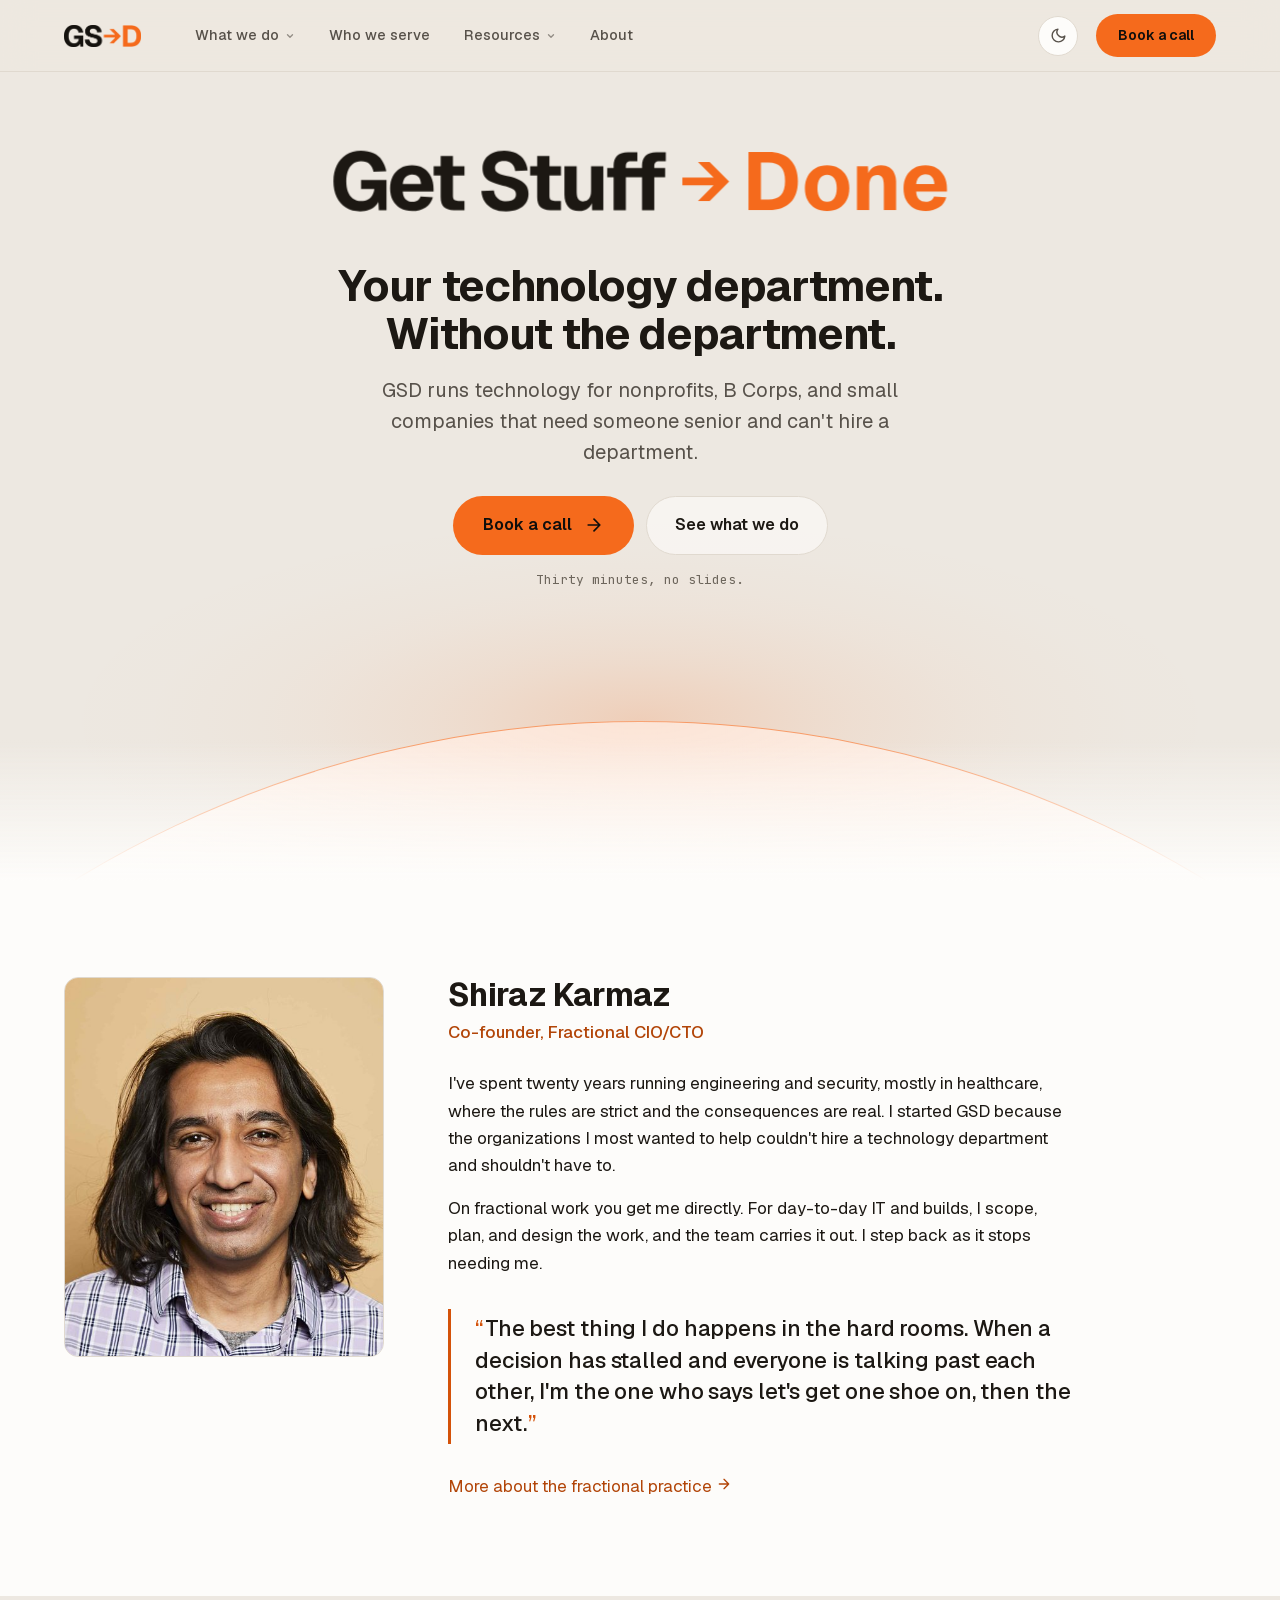
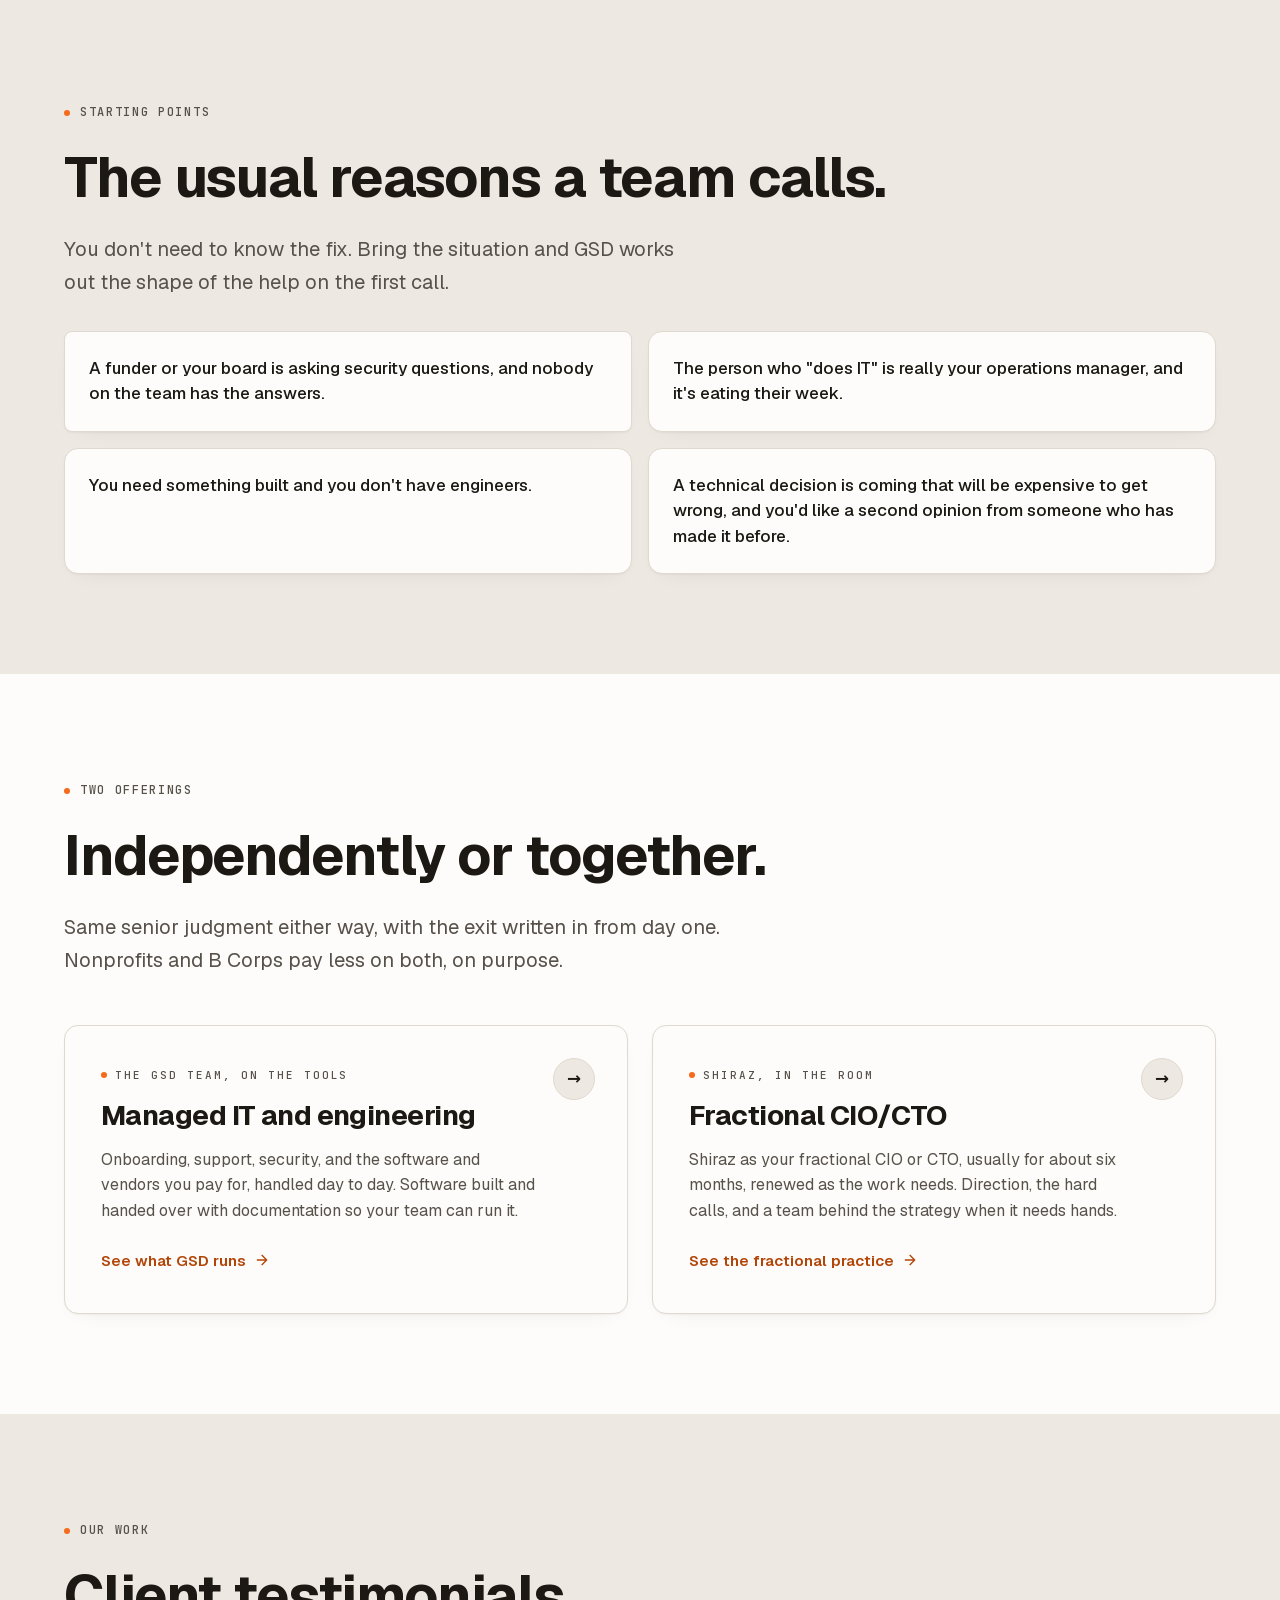
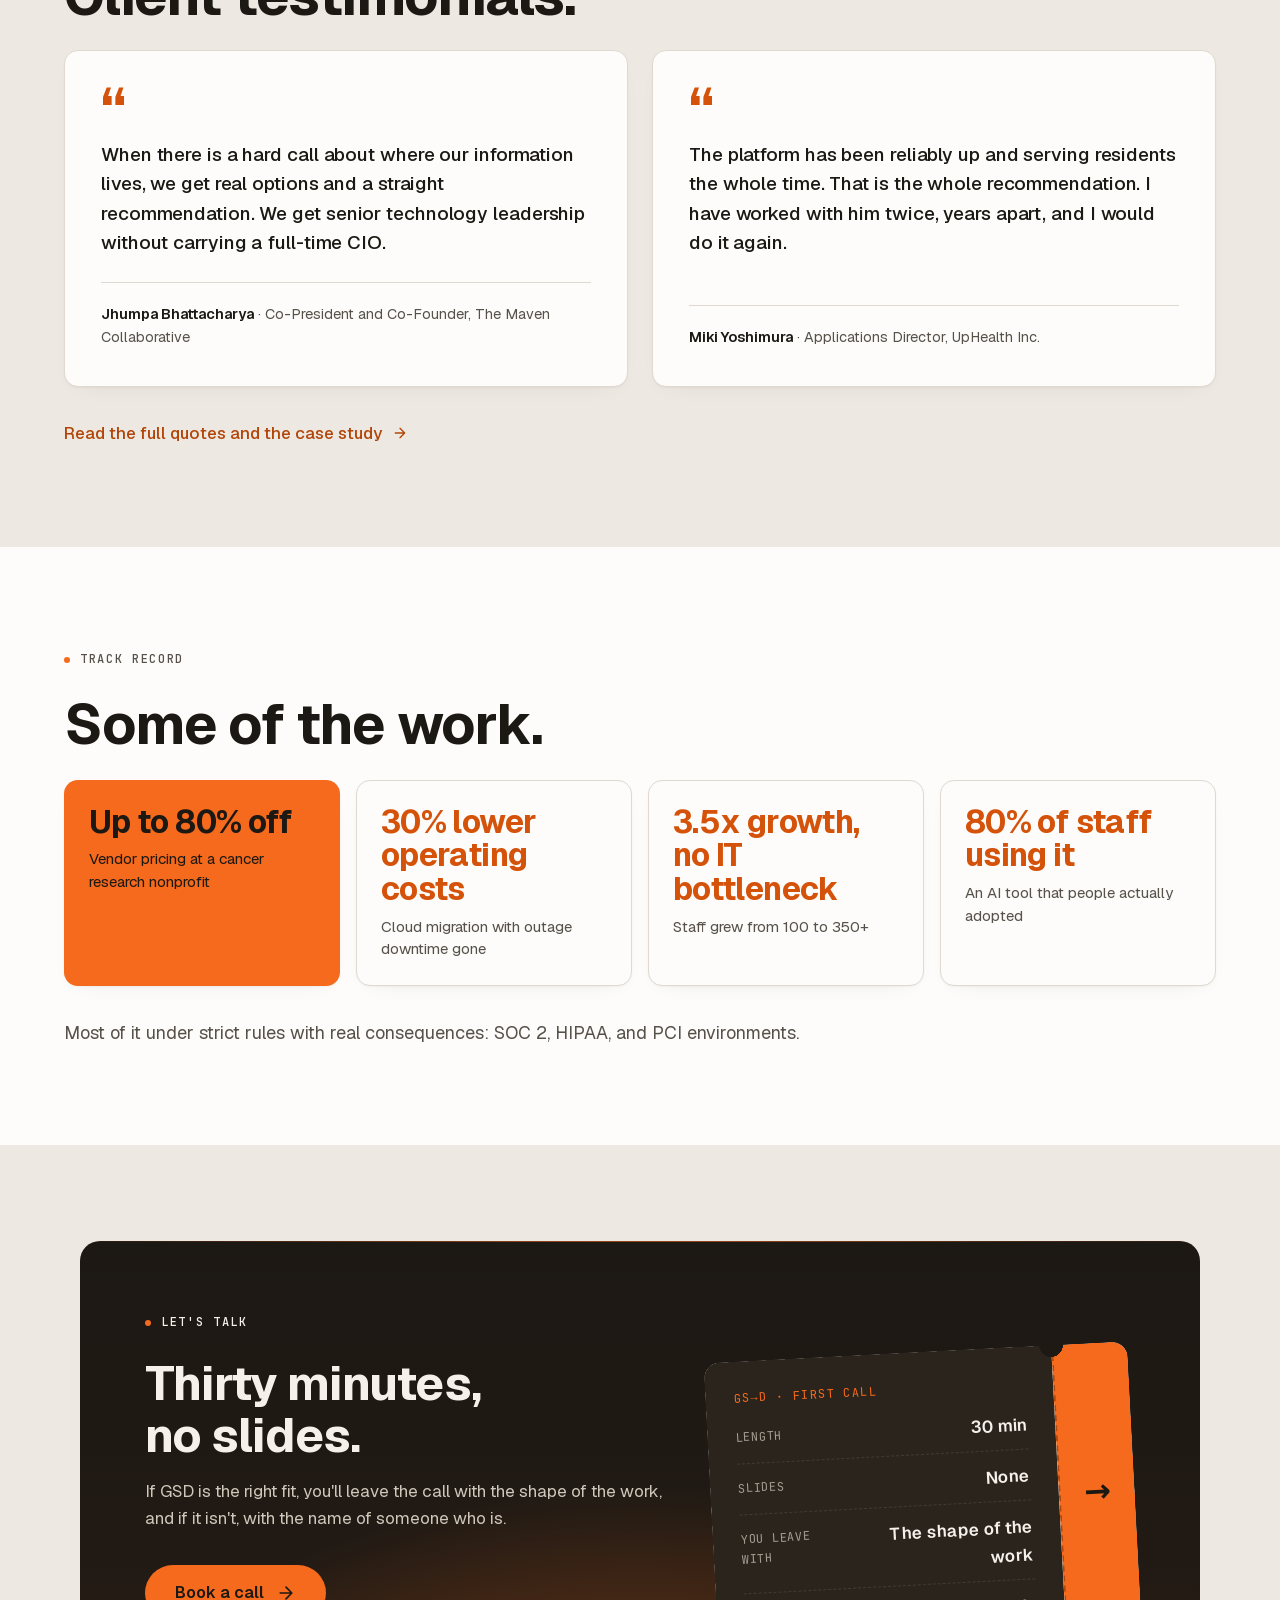
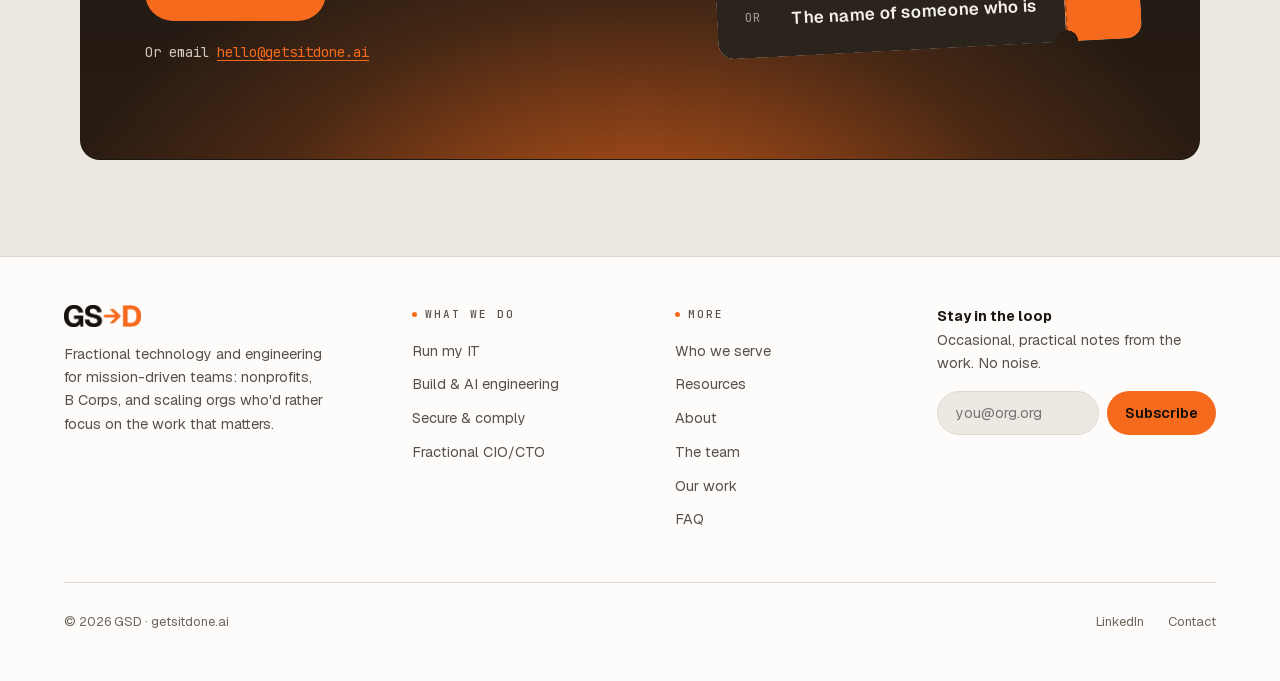
==== commit f13ee1d4: "Add files via upload" ====
--- a/GSD-SHARE-PREVIEW/index.html
+++ b/GSD-SHARE-PREVIEW/index.html
@@ -1,2 +1,2 @@
 <!DOCTYPE html><html lang="en"><head><meta name="robots" content="noindex, nofollow"><meta charset="UTF-8"><meta name="viewport" content="width=device-width, initial-scale=1.0"><title>GSD | Technology and engineering for mission-driven teams</title><meta name="description" content="GSD runs technology for nonprofits, B Corps, and small companies that need someone senior and can't hire a department. Managed IT, software builds, security, and fractional CIO/CTO leadership."><meta property="og:type" content="website"><meta property="og:title" content="GSD | Technology and engineering for mission-driven teams"><meta property="og:description" content="Managed IT, software builds, and security. Fractional CIO/CTO leadership from Shiraz Karmaz, who is on every engagement."><meta property="og:url" content="https://getsitdone.ai/index.html"><meta property="og:image" content="https://getsitdone.ai/og-image.png"><meta property="og:image:width" content="1200"><meta property="og:image:height" content="630"><meta property="og:site_name" content="GSD"><meta name="twitter:card" content="summary_large_image"><meta name="twitter:title" content="GSD | Technology and engineering for mission-driven teams"><meta name="twitter:description" content="Managed IT, software builds, and security. Fractional CIO/CTO leadership from Shiraz Karmaz, who is on every engagement."><meta name="twitter:image" content="https://getsitdone.ai/og-image.png"><link rel="canonical" href="https://getsitdone.ai/index.html"><link rel="icon" type="image/svg+xml" href="favicon.svg"><link rel="preload" href="fonts/geist.woff2" as="font" type="font/woff2" crossorigin><link rel="preload" href="fonts/jetbrains-mono.woff2" as="font" type="font/woff2" crossorigin><!-- No-FOUC: set theme before first paint. Default follows the OS (prefers-color-scheme);
-       an explicit toggle choice in localStorage overrides it. --><script>try{var t=localStorage.getItem('gsd-theme');if(!t)t=matchMedia('(prefers-color-scheme: dark)').matches?'dark':'light';document.documentElement.setAttribute('data-theme',t)}catch(e){document.documentElement.setAttribute('data-theme','dark')}</script><script type="application/ld+json">{"@context":"https://schema.org","@graph":[{"@type":"Organization","@id":"https://getsitdone.ai/#organization","name":"GSD","alternateName":"Get Stuff Done","url":"https://getsitdone.ai","image":"https://getsitdone.ai/og-image.png","description":"Fractional technology and engineering for mission-driven teams: nonprofits, B Corps, and scaling orgs. Strategy, software build, security, and day-to-day operations.","disambiguatingDescription":"An AI-sensible engineering team and IT shop. Software across the stack, AI integration, security, and day-to-day operations.","sameAs":["https://www.linkedin.com/company/getsitdone/"],"founder":{"@id":"https://getsitdone.ai/#shiraz"},"contactPoint":{"@type":"ContactPoint","email":"hello@getsitdone.ai","contactType":"sales","availableLanguage":"English"},"areaServed":"United States","knowsAbout":["Managed IT services","Software engineering","AI engineering","Fractional CIO/CTO","Security and compliance"]},{"@type":"WebSite","@id":"https://getsitdone.ai/#website","url":"https://getsitdone.ai","name":"GSD","publisher":{"@id":"https://getsitdone.ai/#organization"},"inLanguage":"en-US"},{"@type":"Person","@id":"https://getsitdone.ai/#shiraz","name":"Shiraz Karmaz","jobTitle":"Co-founder, Fractional CIO/CTO","worksFor":{"@id":"https://getsitdone.ai/#organization"},"sameAs":["https://www.linkedin.com/in/shirazkarmaz/"],"knowsAbout":["Fractional CIO/CTO","SOC 2 Type I and Type II","HIPAA compliance","PCI readiness","Engineering leadership","Healthcare technology"]}]}</script><link rel="stylesheet" href="assets/Base.CNF8eeQo.css"></head><body><a href="#main" class="skip-link">Skip to content</a><nav class="nav"><div class="container nav-inner"><div class="nav-left"><a class="nav-logo" href="index.html" aria-label="GSD home"><span class="gsd-wordmark gsd-logo"><img class="gsd-logo-light" src="brand/gsd-logo-light.png" width="317" height="91" alt="GSD"><img class="gsd-logo-dark" src="brand/gsd-logo-dark.png" width="319" height="93" alt="GSD"></span></a><div class="nav-menu"><div class="nav-item"><a class="nav-trigger" href="what-we-do.html">What we do<svg class="caret" viewBox="0 0 12 12" fill="none" stroke="currentColor" stroke-width="1.6" stroke-linecap="round" stroke-linejoin="round" aria-hidden="true"><path d="M3 4.5L6 7.5L9 4.5"></path></svg></a><div class="nav-dropdown" role="menu"><a class="nav-dd-item" role="menuitem" href="run-it.html"><span class="nav-dd-body"><span class="nav-dd-label">Run my IT</span><span class="nav-dd-desc">Managed IT and day-to-day operations</span></span></a><a class="nav-dd-item" role="menuitem" href="build.html"><span class="nav-dd-body"><span class="nav-dd-label">Build &amp; AI engineering</span><span class="nav-dd-desc">Software built and shipped, AI-sensible</span></span></a><a class="nav-dd-item" role="menuitem" href="secure-comply.html"><span class="nav-dd-body"><span class="nav-dd-label">Secure &amp; comply</span><span class="nav-dd-desc">Security posture and readiness</span></span></a><a class="nav-dd-item" role="menuitem" href="fractional.html"><span class="nav-dd-body"><span class="nav-dd-label">Fractional CIO/CTO</span><span class="nav-dd-desc">Direction and the hard calls, from Shiraz</span></span></a></div></div><div class="nav-item"><a class="nav-trigger" href="who-we-serve.html">Who we serve</a></div><div class="nav-item"><a class="nav-trigger" href="resources.html">Resources<svg class="caret" viewBox="0 0 12 12" fill="none" stroke="currentColor" stroke-width="1.6" stroke-linecap="round" stroke-linejoin="round" aria-hidden="true"><path d="M3 4.5L6 7.5L9 4.5"></path></svg></a><div class="nav-dropdown" role="menu"><a class="nav-dd-item" role="menuitem" href="resources.html#where-you-stand"><span class="nav-dd-body"><span class="nav-dd-label">Where do you stand?</span><span class="nav-dd-desc">A short read on your current setup</span></span></a><a class="nav-dd-item" role="menuitem" href="our-work.html"><span class="nav-dd-body"><span class="nav-dd-label">Our work</span><span class="nav-dd-desc">Testimonials and case studies</span></span></a></div></div><div class="nav-item"><a class="nav-trigger" href="about.html">About</a></div></div></div><div class="nav-right"><button class="theme-toggle" type="button" aria-label="Switch to dark mode" title="Switch to dark mode"><svg class="icon-sun" viewBox="0 0 24 24" fill="none" stroke="currentColor" stroke-width="2" stroke-linecap="round" stroke-linejoin="round" aria-hidden="true"><circle cx="12" cy="12" r="4"></circle><path d="M12 2v2M12 20v2M4.93 4.93l1.41 1.41M17.66 17.66l1.41 1.41M2 12h2M20 12h2M4.93 19.07l1.41-1.41M17.66 6.34l1.41-1.41"></path></svg><svg class="icon-moon" viewBox="0 0 24 24" fill="none" stroke="currentColor" stroke-width="2" stroke-linecap="round" stroke-linejoin="round" aria-hidden="true" style="display:none"><path d="M21 12.79A9 9 0 1 1 11.21 3 7 7 0 0 0 21 12.79z"></path></svg></button><a class="nav-cta" href="contact.html">Book a call</a><button class="nav-mobile-toggle" type="button" aria-expanded="false" aria-controls="nav-mobile-panel">Menu</button></div></div><div class="nav-mobile-panel closed" id="nav-mobile-panel"><div class="container"><div class="nm-group"><a class="nm-head" href="what-we-do.html">What we do</a><a class="nm-link" href="run-it.html">Run my IT</a><a class="nm-link" href="build.html">Build &amp; AI engineering</a><a class="nm-link" href="secure-comply.html">Secure &amp; comply</a><a class="nm-link" href="fractional.html">Fractional CIO/CTO</a></div><div class="nm-group"><a class="nm-link" href="who-we-serve.html">Who we serve</a></div><div class="nm-group"><a class="nm-head" href="resources.html">Resources</a><a class="nm-link" href="resources.html#where-you-stand">Where do you stand?</a><a class="nm-link" href="our-work.html">Our work</a></div><div class="nm-group"><a class="nm-link" href="about.html">About</a></div></div></div></nav><div id="main"><section class="hero hero-v2"><div class="container hero-v2-inner"><div class="hero-mark"><svg class="hero-wordmark" viewBox="0 0 929 159" role="img" aria-labelledby="hero-wordmark-title" xmlns="http://www.w3.org/2000/svg"><title id="hero-wordmark-title">Get Stuff Done</title><path class="hw-text" d="M45.3044 124.959C36.8966 124.959 29.7132 123.041 23.7542 119.204C17.7953 115.368 13.1832 110.062 9.918 103.286C6.73445 96.4296 5.14267 88.5523 5.14267 79.6547C5.14267 70.9203 6.77526 63.1247 10.0404 56.2678C13.3056 49.4109 17.9993 44.0233 24.1216 40.1051C30.3254 36.1053 37.7537 34.1053 46.4064 34.1053C53.9164 34.1053 60.2427 35.3706 65.3853 37.9011C70.6096 40.35 74.7728 43.8601 77.8747 48.4313C80.9766 53.0026 83.1398 58.3901 84.3642 64.594L65.1404 65.4511C64.2425 60.635 62.3242 56.8392 59.3856 54.0638C56.5285 51.2067 52.243 49.7782 46.5289 49.7782C41.5495 49.7782 37.3864 51.0843 34.0396 53.6964C30.7744 56.3086 28.3255 59.8595 26.6929 64.3491C25.1419 68.8387 24.3664 73.9406 24.3664 79.6547C24.3664 85.4504 25.1419 90.593 26.6929 95.0827C28.3255 99.4907 30.7744 102.96 34.0396 105.49C37.3864 108.021 41.6719 109.286 46.8962 109.286C50.7328 109.286 54.0388 108.511 56.8142 106.96C59.6713 105.409 61.8753 103.286 63.4262 100.593C65.0588 97.8989 66.0384 94.8378 66.3649 91.4093H46.5289V77.818H84.6091V123H73.0993L72.1198 104.388L74.3238 105.368C73.5075 109.205 71.7116 112.592 68.9362 115.531C66.1608 118.47 62.7324 120.796 58.6509 122.51C54.651 124.143 50.2022 124.959 45.3044 124.959ZM123.062 124.469C116.369 124.469 110.532 123.082 105.553 120.306C100.655 117.449 96.8185 113.449 94.0431 108.307C91.3493 103.164 90.0024 97.1234 90.0024 90.1849C90.0024 83.2464 91.3493 77.2466 94.0431 72.1855C96.8185 67.0429 100.655 63.043 105.553 60.186C110.451 57.329 116.246 55.9004 122.94 55.9004C129.47 55.9004 135.144 57.329 139.96 60.186C144.776 63.043 148.49 67.1245 151.102 72.4304C153.796 77.7364 155.143 84.0627 155.143 91.4093V95.0827H108.981C109.226 100.307 110.614 104.184 113.144 106.715C115.757 109.245 119.185 110.511 123.43 110.511C126.532 110.511 129.103 109.858 131.144 108.552C133.266 107.245 134.776 105.246 135.674 102.552L154.163 103.654C152.449 110.184 148.817 115.286 143.266 118.959C137.715 122.633 130.98 124.469 123.062 124.469ZM108.981 83.8178H136.286C136.042 79.0016 134.695 75.4099 132.246 73.0427C129.878 70.6754 126.777 69.4918 122.94 69.4918C119.103 69.4918 115.92 70.757 113.389 73.2876C110.94 75.7364 109.471 79.2465 108.981 83.8178ZM185.522 123C178.746 123 173.767 121.449 170.583 118.347C167.4 115.164 165.808 110.143 165.808 103.286V41.9418H184.175V101.082C184.175 104.266 184.828 106.429 186.134 107.572C187.521 108.715 189.562 109.286 192.256 109.286H201.439V123H185.522ZM155.278 71.0835V57.3698H201.439V71.0835H155.278ZM263.868 124.959C256.358 124.959 249.909 123.694 244.522 121.163C239.134 118.633 234.93 115.082 231.91 110.511C228.889 105.939 227.175 100.552 226.767 94.348L245.501 93.4909C245.991 96.9193 246.97 99.858 248.44 102.307C249.991 104.674 252.031 106.47 254.562 107.694C257.174 108.919 260.358 109.531 264.113 109.531C267.215 109.531 269.827 109.164 271.949 108.429C274.153 107.694 275.827 106.592 276.969 105.123C278.112 103.572 278.684 101.695 278.684 99.4907C278.684 97.4499 278.194 95.6949 277.214 94.2256C276.235 92.6746 274.357 91.2869 271.582 90.0624C268.806 88.7564 264.725 87.4911 259.337 86.2667C251.909 84.5524 245.909 82.6341 241.338 80.5118C236.848 78.3894 233.583 75.7364 231.542 72.5529C229.502 69.2877 228.481 65.2062 228.481 60.3084C228.481 55.0841 229.747 50.5129 232.277 46.5947C234.889 42.6764 238.644 39.6153 243.542 37.4113C248.44 35.2073 254.276 34.1053 261.052 34.1053C268.235 34.1053 274.316 35.3706 279.296 37.9011C284.275 40.4316 288.153 43.9009 290.928 48.3089C293.785 52.7169 295.499 57.7779 296.071 63.492L277.459 64.4715C277.214 61.4513 276.398 58.8391 275.01 56.6351C273.623 54.3495 271.745 52.5944 269.378 51.37C267.011 50.1455 264.154 49.5333 260.807 49.5333C256.562 49.5333 253.215 50.4721 250.766 52.3495C248.399 54.227 247.215 56.6759 247.215 59.6962C247.215 61.8186 247.746 63.6144 248.807 65.0838C249.95 66.4715 251.787 67.6959 254.317 68.7571C256.929 69.8183 260.603 70.8387 265.337 71.8182C273.418 73.4508 279.786 75.5324 284.438 78.0629C289.173 80.5118 292.52 83.4504 294.479 86.8789C296.438 90.3073 297.418 94.2256 297.418 98.6336C297.418 104.021 296.03 108.715 293.254 112.715C290.561 116.633 286.683 119.653 281.622 121.776C276.643 123.898 270.725 124.959 263.868 124.959ZM330.135 123C323.36 123 318.38 121.449 315.197 118.347C312.013 115.164 310.422 110.143 310.422 103.286V41.9418H328.788V101.082C328.788 104.266 329.441 106.429 330.747 107.572C332.135 108.715 334.176 109.286 336.87 109.286H346.053V123H330.135ZM299.891 71.0835V57.3698H346.053V71.0835H299.891ZM372.787 124.469C366.012 124.469 360.706 122.306 356.869 117.98C353.114 113.572 351.237 107.45 351.237 99.6131V57.3698H369.603V95.3276C369.603 100.389 370.379 104.103 371.93 106.47C373.481 108.756 375.93 109.898 379.276 109.898C383.031 109.898 385.929 108.633 387.97 106.103C390.092 103.491 391.154 99.6131 391.154 94.4704V57.3698H409.52V123H392.745L392.256 104.144L394.582 104.633C393.602 111.164 391.276 116.102 387.603 119.449C383.929 122.796 378.991 124.469 372.787 124.469ZM424.918 123V56.5127C424.918 49.9823 426.673 44.9621 430.183 41.452C433.693 37.8603 439.162 36.0644 446.59 36.0644H460.549V49.7782H450.509C447.978 49.7782 446.141 50.4313 444.999 51.7373C443.856 52.9618 443.284 54.8393 443.284 57.3698V123H424.918ZM415.367 73.5324V59.8187H459.569V73.5324H415.367ZM467.528 123V56.5127C467.528 49.9823 469.283 44.9621 472.793 41.452C476.303 37.8603 481.773 36.0644 489.201 36.0644H503.16V49.7782H493.119C490.589 49.7782 488.752 50.4313 487.609 51.7373C486.466 52.9618 485.895 54.8393 485.895 57.3698V123H467.528ZM457.978 73.5324V59.8187H502.18V73.5324H457.978Z"></path><path class="hw-accent hw-done" d="M627.061 123V36.0644H657.06C671.182 36.0644 682.038 39.8602 689.63 47.4518C697.222 54.9617 701.017 65.696 701.017 79.6547C701.017 93.5317 697.262 104.225 689.752 111.735C682.324 119.245 671.671 123 657.794 123H627.061ZM645.672 107.327H657.06C665.468 107.327 671.671 105.082 675.671 100.593C679.753 96.0214 681.794 89.0013 681.794 79.5322C681.794 70.0632 679.753 63.0838 675.671 58.5942C671.671 54.023 665.468 51.7373 657.06 51.7373H645.672V107.327ZM744.799 124.469C738.105 124.469 732.269 123.082 727.289 120.306C722.31 117.449 718.433 113.449 715.657 108.307C712.882 103.164 711.494 97.1234 711.494 90.1849C711.494 83.2464 712.882 77.2466 715.657 72.1855C718.433 67.0429 722.31 63.043 727.289 60.186C732.269 57.329 738.105 55.9004 744.799 55.9004C751.493 55.9004 757.329 57.329 762.308 60.186C767.288 63.043 771.165 67.0429 773.941 72.1855C776.716 77.2466 778.104 83.2464 778.104 90.1849C778.104 97.1234 776.716 103.164 773.941 108.307C771.165 113.449 767.288 117.449 762.308 120.306C757.329 123.082 751.493 124.469 744.799 124.469ZM744.799 110.388C749.37 110.388 752.921 108.633 755.452 105.123C757.982 101.531 759.247 96.552 759.247 90.1849C759.247 83.8178 757.982 78.8792 755.452 75.3691C752.921 71.7774 749.37 69.9816 744.799 69.9816C740.228 69.9816 736.677 71.7774 734.146 75.3691C731.616 78.8792 730.35 83.8178 730.35 90.1849C730.35 96.552 731.616 101.531 734.146 105.123C736.677 108.633 740.228 110.388 744.799 110.388ZM789.54 123V57.3698H806.07L806.805 76.5936L804.478 75.9813C805.131 71.0835 806.437 67.1653 808.396 64.2267C810.437 61.288 812.968 59.1656 815.988 57.8596C819.008 56.5535 822.314 55.9004 825.906 55.9004C830.64 55.9004 834.64 56.9208 837.905 58.9616C841.252 61.0023 843.783 63.9001 845.497 67.6551C847.293 71.3284 848.191 75.6956 848.191 80.7567V123H829.824V86.8789C829.824 83.3688 829.538 80.3893 828.967 77.9404C828.396 75.4915 827.375 73.6549 825.906 72.4304C824.437 71.1244 822.396 70.4713 819.784 70.4713C815.947 70.4713 813.008 71.8998 810.968 74.7569C808.927 77.5323 807.907 81.573 807.907 86.8789V123H789.54ZM892.348 124.469C885.655 124.469 879.818 123.082 874.839 120.306C869.941 117.449 866.104 113.449 863.329 108.307C860.635 103.164 859.288 97.1234 859.288 90.1849C859.288 83.2464 860.635 77.2466 863.329 72.1855C866.104 67.0429 869.941 63.043 874.839 60.186C879.736 57.329 885.532 55.9004 892.226 55.9004C898.756 55.9004 904.429 57.329 909.246 60.186C914.062 63.043 917.776 67.1245 920.388 72.4304C923.082 77.7364 924.429 84.0627 924.429 91.4093V95.0827H878.267C878.512 100.307 879.9 104.184 882.43 106.715C885.042 109.245 888.471 110.511 892.716 110.511C895.818 110.511 898.389 109.858 900.43 108.552C902.552 107.245 904.062 105.246 904.96 102.552L923.449 103.654C921.735 110.184 918.102 115.286 912.552 118.959C907.001 122.633 900.266 124.469 892.348 124.469ZM878.267 83.8178H905.572C905.327 79.0016 903.98 75.4099 901.532 73.0427C899.164 70.6754 896.062 69.4918 892.226 69.4918C888.389 69.4918 885.206 70.757 882.675 73.2876C880.226 75.7364 878.757 79.2465 878.267 83.8178Z"></path><path class="hw-accent hw-arrow" d="M598 80.1621L568.838 51H551.338L574.662 74.3242H528V86H574.662L551.338 109.324H568.838L598 80.1621Z"></path></svg></div><h1 class="hero-v2-title">Your technology department.<br> Without the department.</h1><p class="hero-v2-sub">GSD runs technology for nonprofits, B Corps, and small companies that need someone senior and can't hire a department.</p><div class="hero-v2-actions"><a class="cta-button" href="contact.html">Book a call <svg width="20" height="20" viewBox="0 0 24 24" fill="none" stroke="currentColor" stroke-width="2" stroke-linecap="round" stroke-linejoin="round" aria-hidden="true"><path d="M5 12h14M12 5l7 7-7 7"></path></svg></a><a class="ghost-button" href="what-we-do.html">See what we do</a></div><p class="hero-v2-note">Thirty minutes, no slides.</p></div><div class="hero-stage" aria-hidden="true"><div class="hero-arc"></div></div></section><section class="bio-section"><div class="container"><div class="bio-grid"><div class="bio-portrait"><img src="shiraz.jpg" alt="Shiraz Karmaz" width="320" height="380" loading="lazy"></div><div class="bio-body"><h2 class="bio-name">Shiraz Karmaz</h2><p class="bio-role">Co-founder, Fractional CIO/CTO</p><p class="bio-text">I've spent twenty years running engineering and security, mostly in healthcare, where the rules are strict and the consequences are real. I started GSD because the organizations I most wanted to help couldn't hire a technology department and shouldn't have to.</p><p class="bio-text">On fractional work you get me directly. For day-to-day IT and builds, I scope, plan, and design the work, and the team carries it out. I step back as it stops needing me.</p><blockquote class="bio-quote">The best thing I do happens in the hard rooms. When a decision has stalled and everyone is talking past each other, I'm the one who says let's get one shoe on, then the next.</blockquote><div style="margin-top: 28px"><a class="service-cta" href="fractional.html">More about the fractional practice <svg width="16" height="16" viewBox="0 0 24 24" fill="none" stroke="currentColor" stroke-width="2" stroke-linecap="round" stroke-linejoin="round" aria-hidden="true"><path d="M5 12h14M12 5l7 7-7 7"></path></svg></a></div></div></div></div></section><section class="situations-section"><div class="container situations-grid"><div><span class="section-label">Starting points</span><h2 class="section-title">The usual reasons a team calls.</h2><p class="section-intro" style="margin-bottom: 0">You don't need to know the fix. Bring the situation and GSD works out the shape of the help on the first call.</p></div><ul class="situations situations-cards"><li>A funder or your board is asking security questions, and nobody on the team has the answers.</li><li>The person who "does IT" is really your operations manager, and it's eating their week.</li><li>You need something built and you don't have engineers.</li><li>A technical decision is coming that will be expensive to get wrong, and you'd like a second opinion from someone who has made it before.</li></ul></div></section><section class="segment-section"><div class="container"><span class="section-label">Two offerings</span><h2 class="section-title">Independently or together.</h2><p class="section-intro" style="margin-bottom: 0">Same senior judgment either way, with the exit written in from day one. Nonprofits and B Corps pay less on both, on purpose.</p><div class="segment-grid"><a class="segment-card smb" href="what-we-do.html"><span class="segment-tag">The GSD team, on the tools</span><h3>Managed IT and engineering</h3><p>Onboarding, support, security, and the software and vendors you pay for, handled day to day. Software built and handed over with documentation so your team can run it.</p><span class="seg-link">See what GSD runs <svg width="16" height="16" viewBox="0 0 24 24" fill="none" stroke="currentColor" stroke-width="2" stroke-linecap="round" stroke-linejoin="round" aria-hidden="true"><path d="M5 12h14M12 5l7 7-7 7"></path></svg></span></a><a class="segment-card ent" href="fractional.html"><span class="segment-tag">Shiraz, in the room</span><h3>Fractional CIO/CTO</h3><p>Shiraz as your fractional CIO or CTO, usually for about six months, renewed as the work needs. Direction, the hard calls, and a team behind the strategy when it needs hands.</p><span class="seg-link">See the fractional practice <svg width="16" height="16" viewBox="0 0 24 24" fill="none" stroke="currentColor" stroke-width="2" stroke-linecap="round" stroke-linejoin="round" aria-hidden="true"><path d="M5 12h14M12 5l7 7-7 7"></path></svg></span></a></div></div></section><section class="work-section"><div class="container"><span class="section-label">Our work</span><h2 class="section-title" style="max-width: 820px">Client testimonials.</h2><div class="work-grid"><a class="work-card" href="our-work.html"><blockquote>When there is a hard call about where our information lives, we get real options and a straight recommendation. We get senior technology leadership without carrying a full-time CIO.</blockquote><span class="work-who"><strong>Jhumpa Bhattacharya</strong> · Co-President and Co-Founder, The Maven Collaborative</span></a><a class="work-card" href="our-work.html"><blockquote>The platform has been reliably up and serving residents the whole time. That is the whole recommendation. I have worked with him twice, years apart, and I would do it again.</blockquote><span class="work-who"><strong>Miki Yoshimura</strong> · Applications Director, UpHealth Inc.</span></a></div><a class="service-cta" style="display: inline-flex; align-items: center; gap: 10px; margin-top: 32px; font-weight: 500" href="our-work.html">Read the full quotes and the case study <svg width="16" height="16" viewBox="0 0 24 24" fill="none" stroke="currentColor" stroke-width="2" stroke-linecap="round" stroke-linejoin="round" aria-hidden="true"><path d="M5 12h14M12 5l7 7-7 7"></path></svg></a></div></section><section class="prose-section" style="background: var(--bg-elevated)"><div class="container"><span class="section-label">Track record</span><h2 class="section-title" style="max-width: 820px">Some of the work.</h2><div class="record-grid"><div class="record-tile is-featured"><div class="stat-number"><span class="sr-only">Up to 80% off</span><span aria-hidden="true">Up to 80% off</span></div><p>Vendor pricing at a cancer research nonprofit</p></div><div class="record-tile"><div class="stat-number"><span class="sr-only">30% lower operating costs</span><span aria-hidden="true">30% lower operating costs</span></div><p>Cloud migration with outage downtime gone</p></div><div class="record-tile"><div class="stat-number"><span class="sr-only">3.5x growth, no IT bottleneck</span><span aria-hidden="true">3.5x growth, no IT bottleneck</span></div><p>Staff grew from 100 to 350+</p></div><div class="record-tile"><div class="stat-number"><span class="sr-only">80% of staff using it</span><span aria-hidden="true">80% of staff using it</span></div><p>An AI tool that people actually adopted</p></div></div><p class="prose" style="font-size: 1.125rem; max-width: 820px; margin-top: 32px">Most of it under strict rules with real consequences: SOC 2, HIPAA, and PCI environments.</p></div></section><section class="cta-section cta-ticket"><div class="container"><div class="cta-ticket-copy"><span class="section-label">Let's talk</span><h2>Thirty minutes, no slides.</h2><p>If GSD is the right fit, you'll leave the call with the shape of the work, and if it isn't, with the name of someone who is.</p><a class="cta-button" href="contact.html">Book a call <svg width="20" height="20" viewBox="0 0 24 24" fill="none" stroke="currentColor" stroke-width="2" stroke-linecap="round" stroke-linejoin="round" aria-hidden="true"><path d="M5 12h14M12 5l7 7-7 7"></path></svg></a><p class="cta-email">Or email <a href="mailto:hello@getsitdone.ai">hello@getsitdone.ai</a></p></div><div class="ticket" aria-hidden="true"><div class="ticket-main"><span class="ticket-kicker">GS→D · First call</span><div class="ticket-row"><span class="ticket-key">Length</span><span class="ticket-val">30 min</span></div><div class="ticket-row"><span class="ticket-key">Slides</span><span class="ticket-val">None</span></div><div class="ticket-row"><span class="ticket-key">You leave with</span><span class="ticket-val">The shape of the work</span></div><div class="ticket-row"><span class="ticket-key">Or</span><span class="ticket-val">The name of someone who is</span></div></div><div class="ticket-stub"><span class="ticket-arrow">→</span></div></div></div></section></div><footer><div class="container"><div class="footer-grid"><div class="footer-brand"><a class="footer-logo" href="index.html" aria-label="GSD home"><span class="gsd-wordmark gsd-logo"><img class="gsd-logo-light" src="brand/gsd-logo-light.png" width="317" height="91" alt="GSD"><img class="gsd-logo-dark" src="brand/gsd-logo-dark.png" width="319" height="93" alt="GSD"></span></a><p>Fractional technology and engineering for mission-driven teams: nonprofits, B Corps, and scaling orgs who'd rather focus on the work that matters.</p></div><div class="footer-col"><h5>What we do</h5><a href="run-it.html">Run my IT</a><a href="build.html">Build &amp; AI engineering</a><a href="secure-comply.html">Secure &amp; comply</a><a href="fractional.html">Fractional CIO/CTO</a></div><div class="footer-col"><h5>More</h5><a href="who-we-serve.html">Who we serve</a><a href="resources.html">Resources</a><a href="about.html">About</a><a href="about.html#team">The team</a><a href="our-work.html">Our work</a><a href="faq.html">FAQ</a></div><div class="footer-news"><h5>Stay in the loop</h5><p>Occasional, practical notes from the work. No noise.</p><form class="news-form" id="newsletter-form" novalidate><input type="email" name="email" placeholder="you@org.org" aria-label="Email address" required autocomplete="email"><!-- Honeypot: real users leave this blank; bots fill it. Hidden from view + a11y. --><input type="text" name="company" tabindex="-1" autocomplete="off" aria-hidden="true" style="position:absolute;left:-9999px;width:1px;height:1px;opacity:0"><button type="submit">Subscribe</button><div class="news-turnstile" id="newsletter-turnstile"></div></form><p class="news-status" id="newsletter-status" role="status" aria-live="polite" hidden></p></div></div><div class="footer-legal"><span class="copyright">© 2026 GSD · getsitdone.ai</span><div class="legal-links"><a href="https://linkedin.com/company/getsitdone" target="_blank" rel="noopener">LinkedIn</a><a href="contact.html">Contact</a></div></div></div></footer><script src="site.js" defer></script></body></html>+       an explicit toggle choice in localStorage overrides it. --><script>try{var t=localStorage.getItem('gsd-theme');if(!t)t=matchMedia('(prefers-color-scheme: dark)').matches?'dark':'light';document.documentElement.setAttribute('data-theme',t)}catch(e){document.documentElement.setAttribute('data-theme','dark')}</script><script type="application/ld+json">{"@context":"https://schema.org","@graph":[{"@type":"Organization","@id":"https://getsitdone.ai/#organization","name":"GSD","alternateName":"Get Stuff Done","url":"https://getsitdone.ai","image":"https://getsitdone.ai/og-image.png","description":"Fractional technology and engineering for mission-driven teams: nonprofits, B Corps, and scaling orgs. Strategy, software build, security, and day-to-day operations.","disambiguatingDescription":"An AI-sensible engineering team and IT shop. Software across the stack, AI integration, security, and day-to-day operations.","sameAs":["https://www.linkedin.com/company/getsitdone/"],"founder":{"@id":"https://getsitdone.ai/#shiraz"},"contactPoint":{"@type":"ContactPoint","email":"hello@getsitdone.ai","contactType":"sales","availableLanguage":"English"},"areaServed":"United States","knowsAbout":["Managed IT services","Software engineering","AI engineering","Fractional CIO/CTO","Security and compliance"]},{"@type":"WebSite","@id":"https://getsitdone.ai/#website","url":"https://getsitdone.ai","name":"GSD","publisher":{"@id":"https://getsitdone.ai/#organization"},"inLanguage":"en-US"},{"@type":"Person","@id":"https://getsitdone.ai/#shiraz","name":"Shiraz Karmaz","jobTitle":"Co-founder, Fractional CIO/CTO","worksFor":{"@id":"https://getsitdone.ai/#organization"},"sameAs":["https://www.linkedin.com/in/shirazkarmaz/"],"knowsAbout":["Fractional CIO/CTO","SOC 2 Type I and Type II","HIPAA compliance","PCI readiness","Engineering leadership","Healthcare technology"]}]}</script><link rel="stylesheet" href="assets/Base.rJeSJEMk.css"></head><body><a href="#main" class="skip-link">Skip to content</a><nav class="nav"><div class="container nav-inner"><div class="nav-left"><a class="nav-logo" href="index.html" aria-label="GSD home"><span class="gsd-wordmark gsd-logo"><img class="gsd-logo-light" src="brand/gsd-logo-light.png" width="317" height="91" alt="GSD"><img class="gsd-logo-dark" src="brand/gsd-logo-dark.png" width="319" height="93" alt="GSD"></span></a><div class="nav-menu"><div class="nav-item"><a class="nav-trigger" href="what-we-do.html">What we do<svg class="caret" viewBox="0 0 12 12" fill="none" stroke="currentColor" stroke-width="1.6" stroke-linecap="round" stroke-linejoin="round" aria-hidden="true"><path d="M3 4.5L6 7.5L9 4.5"></path></svg></a><div class="nav-dropdown" role="menu"><a class="nav-dd-item" role="menuitem" href="run-it.html"><span class="nav-dd-body"><span class="nav-dd-label">Run my IT</span><span class="nav-dd-desc">Managed IT and day-to-day operations</span></span></a><a class="nav-dd-item" role="menuitem" href="build.html"><span class="nav-dd-body"><span class="nav-dd-label">Build &amp; AI engineering</span><span class="nav-dd-desc">Software built and shipped, AI-sensible</span></span></a><a class="nav-dd-item" role="menuitem" href="secure-comply.html"><span class="nav-dd-body"><span class="nav-dd-label">Secure &amp; comply</span><span class="nav-dd-desc">Security posture and readiness</span></span></a><a class="nav-dd-item" role="menuitem" href="fractional.html"><span class="nav-dd-body"><span class="nav-dd-label">Fractional CIO/CTO</span><span class="nav-dd-desc">Direction and the hard calls, from Shiraz</span></span></a></div></div><div class="nav-item"><a class="nav-trigger" href="who-we-serve.html">Who we serve</a></div><div class="nav-item"><a class="nav-trigger" href="resources.html">Resources<svg class="caret" viewBox="0 0 12 12" fill="none" stroke="currentColor" stroke-width="1.6" stroke-linecap="round" stroke-linejoin="round" aria-hidden="true"><path d="M3 4.5L6 7.5L9 4.5"></path></svg></a><div class="nav-dropdown" role="menu"><a class="nav-dd-item" role="menuitem" href="resources.html#where-you-stand"><span class="nav-dd-body"><span class="nav-dd-label">Where do you stand?</span><span class="nav-dd-desc">A short read on your current setup</span></span></a><a class="nav-dd-item" role="menuitem" href="our-work.html"><span class="nav-dd-body"><span class="nav-dd-label">Our work</span><span class="nav-dd-desc">Testimonials and case studies</span></span></a></div></div><div class="nav-item"><a class="nav-trigger" href="about.html">About</a></div></div></div><div class="nav-right"><button class="theme-toggle" type="button" aria-label="Switch to dark mode" title="Switch to dark mode"><svg class="icon-sun" viewBox="0 0 24 24" fill="none" stroke="currentColor" stroke-width="2" stroke-linecap="round" stroke-linejoin="round" aria-hidden="true"><circle cx="12" cy="12" r="4"></circle><path d="M12 2v2M12 20v2M4.93 4.93l1.41 1.41M17.66 17.66l1.41 1.41M2 12h2M20 12h2M4.93 19.07l1.41-1.41M17.66 6.34l1.41-1.41"></path></svg><svg class="icon-moon" viewBox="0 0 24 24" fill="none" stroke="currentColor" stroke-width="2" stroke-linecap="round" stroke-linejoin="round" aria-hidden="true" style="display:none"><path d="M21 12.79A9 9 0 1 1 11.21 3 7 7 0 0 0 21 12.79z"></path></svg></button><a class="nav-cta" href="contact.html">Book a call</a><button class="nav-mobile-toggle" type="button" aria-expanded="false" aria-controls="nav-mobile-panel">Menu</button></div></div><div class="nav-mobile-panel closed" id="nav-mobile-panel"><div class="container"><div class="nm-group"><a class="nm-head" href="what-we-do.html">What we do</a><a class="nm-link" href="run-it.html">Run my IT</a><a class="nm-link" href="build.html">Build &amp; AI engineering</a><a class="nm-link" href="secure-comply.html">Secure &amp; comply</a><a class="nm-link" href="fractional.html">Fractional CIO/CTO</a></div><div class="nm-group"><a class="nm-link" href="who-we-serve.html">Who we serve</a></div><div class="nm-group"><a class="nm-head" href="resources.html">Resources</a><a class="nm-link" href="resources.html#where-you-stand">Where do you stand?</a><a class="nm-link" href="our-work.html">Our work</a></div><div class="nm-group"><a class="nm-link" href="about.html">About</a></div></div></div></nav><div id="main"><section class="hero hero-v2"><div class="container hero-v2-inner"><div class="hero-mark"><svg class="hero-wordmark" viewBox="0 0 929 159" role="img" aria-labelledby="hero-wordmark-title" xmlns="http://www.w3.org/2000/svg"><title id="hero-wordmark-title">Get Stuff Done</title><path class="hw-text" d="M45.3044 124.959C36.8966 124.959 29.7132 123.041 23.7542 119.204C17.7953 115.368 13.1832 110.062 9.918 103.286C6.73445 96.4296 5.14267 88.5523 5.14267 79.6547C5.14267 70.9203 6.77526 63.1247 10.0404 56.2678C13.3056 49.4109 17.9993 44.0233 24.1216 40.1051C30.3254 36.1053 37.7537 34.1053 46.4064 34.1053C53.9164 34.1053 60.2427 35.3706 65.3853 37.9011C70.6096 40.35 74.7728 43.8601 77.8747 48.4313C80.9766 53.0026 83.1398 58.3901 84.3642 64.594L65.1404 65.4511C64.2425 60.635 62.3242 56.8392 59.3856 54.0638C56.5285 51.2067 52.243 49.7782 46.5289 49.7782C41.5495 49.7782 37.3864 51.0843 34.0396 53.6964C30.7744 56.3086 28.3255 59.8595 26.6929 64.3491C25.1419 68.8387 24.3664 73.9406 24.3664 79.6547C24.3664 85.4504 25.1419 90.593 26.6929 95.0827C28.3255 99.4907 30.7744 102.96 34.0396 105.49C37.3864 108.021 41.6719 109.286 46.8962 109.286C50.7328 109.286 54.0388 108.511 56.8142 106.96C59.6713 105.409 61.8753 103.286 63.4262 100.593C65.0588 97.8989 66.0384 94.8378 66.3649 91.4093H46.5289V77.818H84.6091V123H73.0993L72.1198 104.388L74.3238 105.368C73.5075 109.205 71.7116 112.592 68.9362 115.531C66.1608 118.47 62.7324 120.796 58.6509 122.51C54.651 124.143 50.2022 124.959 45.3044 124.959ZM123.062 124.469C116.369 124.469 110.532 123.082 105.553 120.306C100.655 117.449 96.8185 113.449 94.0431 108.307C91.3493 103.164 90.0024 97.1234 90.0024 90.1849C90.0024 83.2464 91.3493 77.2466 94.0431 72.1855C96.8185 67.0429 100.655 63.043 105.553 60.186C110.451 57.329 116.246 55.9004 122.94 55.9004C129.47 55.9004 135.144 57.329 139.96 60.186C144.776 63.043 148.49 67.1245 151.102 72.4304C153.796 77.7364 155.143 84.0627 155.143 91.4093V95.0827H108.981C109.226 100.307 110.614 104.184 113.144 106.715C115.757 109.245 119.185 110.511 123.43 110.511C126.532 110.511 129.103 109.858 131.144 108.552C133.266 107.245 134.776 105.246 135.674 102.552L154.163 103.654C152.449 110.184 148.817 115.286 143.266 118.959C137.715 122.633 130.98 124.469 123.062 124.469ZM108.981 83.8178H136.286C136.042 79.0016 134.695 75.4099 132.246 73.0427C129.878 70.6754 126.777 69.4918 122.94 69.4918C119.103 69.4918 115.92 70.757 113.389 73.2876C110.94 75.7364 109.471 79.2465 108.981 83.8178ZM185.522 123C178.746 123 173.767 121.449 170.583 118.347C167.4 115.164 165.808 110.143 165.808 103.286V41.9418H184.175V101.082C184.175 104.266 184.828 106.429 186.134 107.572C187.521 108.715 189.562 109.286 192.256 109.286H201.439V123H185.522ZM155.278 71.0835V57.3698H201.439V71.0835H155.278ZM263.868 124.959C256.358 124.959 249.909 123.694 244.522 121.163C239.134 118.633 234.93 115.082 231.91 110.511C228.889 105.939 227.175 100.552 226.767 94.348L245.501 93.4909C245.991 96.9193 246.97 99.858 248.44 102.307C249.991 104.674 252.031 106.47 254.562 107.694C257.174 108.919 260.358 109.531 264.113 109.531C267.215 109.531 269.827 109.164 271.949 108.429C274.153 107.694 275.827 106.592 276.969 105.123C278.112 103.572 278.684 101.695 278.684 99.4907C278.684 97.4499 278.194 95.6949 277.214 94.2256C276.235 92.6746 274.357 91.2869 271.582 90.0624C268.806 88.7564 264.725 87.4911 259.337 86.2667C251.909 84.5524 245.909 82.6341 241.338 80.5118C236.848 78.3894 233.583 75.7364 231.542 72.5529C229.502 69.2877 228.481 65.2062 228.481 60.3084C228.481 55.0841 229.747 50.5129 232.277 46.5947C234.889 42.6764 238.644 39.6153 243.542 37.4113C248.44 35.2073 254.276 34.1053 261.052 34.1053C268.235 34.1053 274.316 35.3706 279.296 37.9011C284.275 40.4316 288.153 43.9009 290.928 48.3089C293.785 52.7169 295.499 57.7779 296.071 63.492L277.459 64.4715C277.214 61.4513 276.398 58.8391 275.01 56.6351C273.623 54.3495 271.745 52.5944 269.378 51.37C267.011 50.1455 264.154 49.5333 260.807 49.5333C256.562 49.5333 253.215 50.4721 250.766 52.3495C248.399 54.227 247.215 56.6759 247.215 59.6962C247.215 61.8186 247.746 63.6144 248.807 65.0838C249.95 66.4715 251.787 67.6959 254.317 68.7571C256.929 69.8183 260.603 70.8387 265.337 71.8182C273.418 73.4508 279.786 75.5324 284.438 78.0629C289.173 80.5118 292.52 83.4504 294.479 86.8789C296.438 90.3073 297.418 94.2256 297.418 98.6336C297.418 104.021 296.03 108.715 293.254 112.715C290.561 116.633 286.683 119.653 281.622 121.776C276.643 123.898 270.725 124.959 263.868 124.959ZM330.135 123C323.36 123 318.38 121.449 315.197 118.347C312.013 115.164 310.422 110.143 310.422 103.286V41.9418H328.788V101.082C328.788 104.266 329.441 106.429 330.747 107.572C332.135 108.715 334.176 109.286 336.87 109.286H346.053V123H330.135ZM299.891 71.0835V57.3698H346.053V71.0835H299.891ZM372.787 124.469C366.012 124.469 360.706 122.306 356.869 117.98C353.114 113.572 351.237 107.45 351.237 99.6131V57.3698H369.603V95.3276C369.603 100.389 370.379 104.103 371.93 106.47C373.481 108.756 375.93 109.898 379.276 109.898C383.031 109.898 385.929 108.633 387.97 106.103C390.092 103.491 391.154 99.6131 391.154 94.4704V57.3698H409.52V123H392.745L392.256 104.144L394.582 104.633C393.602 111.164 391.276 116.102 387.603 119.449C383.929 122.796 378.991 124.469 372.787 124.469ZM424.918 123V56.5127C424.918 49.9823 426.673 44.9621 430.183 41.452C433.693 37.8603 439.162 36.0644 446.59 36.0644H460.549V49.7782H450.509C447.978 49.7782 446.141 50.4313 444.999 51.7373C443.856 52.9618 443.284 54.8393 443.284 57.3698V123H424.918ZM415.367 73.5324V59.8187H459.569V73.5324H415.367ZM467.528 123V56.5127C467.528 49.9823 469.283 44.9621 472.793 41.452C476.303 37.8603 481.773 36.0644 489.201 36.0644H503.16V49.7782H493.119C490.589 49.7782 488.752 50.4313 487.609 51.7373C486.466 52.9618 485.895 54.8393 485.895 57.3698V123H467.528ZM457.978 73.5324V59.8187H502.18V73.5324H457.978Z"></path><path class="hw-accent hw-done" d="M627.061 123V36.0644H657.06C671.182 36.0644 682.038 39.8602 689.63 47.4518C697.222 54.9617 701.017 65.696 701.017 79.6547C701.017 93.5317 697.262 104.225 689.752 111.735C682.324 119.245 671.671 123 657.794 123H627.061ZM645.672 107.327H657.06C665.468 107.327 671.671 105.082 675.671 100.593C679.753 96.0214 681.794 89.0013 681.794 79.5322C681.794 70.0632 679.753 63.0838 675.671 58.5942C671.671 54.023 665.468 51.7373 657.06 51.7373H645.672V107.327ZM744.799 124.469C738.105 124.469 732.269 123.082 727.289 120.306C722.31 117.449 718.433 113.449 715.657 108.307C712.882 103.164 711.494 97.1234 711.494 90.1849C711.494 83.2464 712.882 77.2466 715.657 72.1855C718.433 67.0429 722.31 63.043 727.289 60.186C732.269 57.329 738.105 55.9004 744.799 55.9004C751.493 55.9004 757.329 57.329 762.308 60.186C767.288 63.043 771.165 67.0429 773.941 72.1855C776.716 77.2466 778.104 83.2464 778.104 90.1849C778.104 97.1234 776.716 103.164 773.941 108.307C771.165 113.449 767.288 117.449 762.308 120.306C757.329 123.082 751.493 124.469 744.799 124.469ZM744.799 110.388C749.37 110.388 752.921 108.633 755.452 105.123C757.982 101.531 759.247 96.552 759.247 90.1849C759.247 83.8178 757.982 78.8792 755.452 75.3691C752.921 71.7774 749.37 69.9816 744.799 69.9816C740.228 69.9816 736.677 71.7774 734.146 75.3691C731.616 78.8792 730.35 83.8178 730.35 90.1849C730.35 96.552 731.616 101.531 734.146 105.123C736.677 108.633 740.228 110.388 744.799 110.388ZM789.54 123V57.3698H806.07L806.805 76.5936L804.478 75.9813C805.131 71.0835 806.437 67.1653 808.396 64.2267C810.437 61.288 812.968 59.1656 815.988 57.8596C819.008 56.5535 822.314 55.9004 825.906 55.9004C830.64 55.9004 834.64 56.9208 837.905 58.9616C841.252 61.0023 843.783 63.9001 845.497 67.6551C847.293 71.3284 848.191 75.6956 848.191 80.7567V123H829.824V86.8789C829.824 83.3688 829.538 80.3893 828.967 77.9404C828.396 75.4915 827.375 73.6549 825.906 72.4304C824.437 71.1244 822.396 70.4713 819.784 70.4713C815.947 70.4713 813.008 71.8998 810.968 74.7569C808.927 77.5323 807.907 81.573 807.907 86.8789V123H789.54ZM892.348 124.469C885.655 124.469 879.818 123.082 874.839 120.306C869.941 117.449 866.104 113.449 863.329 108.307C860.635 103.164 859.288 97.1234 859.288 90.1849C859.288 83.2464 860.635 77.2466 863.329 72.1855C866.104 67.0429 869.941 63.043 874.839 60.186C879.736 57.329 885.532 55.9004 892.226 55.9004C898.756 55.9004 904.429 57.329 909.246 60.186C914.062 63.043 917.776 67.1245 920.388 72.4304C923.082 77.7364 924.429 84.0627 924.429 91.4093V95.0827H878.267C878.512 100.307 879.9 104.184 882.43 106.715C885.042 109.245 888.471 110.511 892.716 110.511C895.818 110.511 898.389 109.858 900.43 108.552C902.552 107.245 904.062 105.246 904.96 102.552L923.449 103.654C921.735 110.184 918.102 115.286 912.552 118.959C907.001 122.633 900.266 124.469 892.348 124.469ZM878.267 83.8178H905.572C905.327 79.0016 903.98 75.4099 901.532 73.0427C899.164 70.6754 896.062 69.4918 892.226 69.4918C888.389 69.4918 885.206 70.757 882.675 73.2876C880.226 75.7364 878.757 79.2465 878.267 83.8178Z"></path><path class="hw-accent hw-arrow" d="M598 80.1621L568.838 51H551.338L574.662 74.3242H528V86H574.662L551.338 109.324H568.838L598 80.1621Z"></path></svg></div><h1 class="hero-v2-title">Your technology department.<br> Without the department.</h1><p class="hero-v2-sub">GSD runs technology for nonprofits, B Corps, and small companies that need someone senior and can't hire a department.</p><div class="hero-v2-actions"><a class="cta-button" href="contact.html">Book a call <svg width="20" height="20" viewBox="0 0 24 24" fill="none" stroke="currentColor" stroke-width="2" stroke-linecap="round" stroke-linejoin="round" aria-hidden="true"><path d="M5 12h14M12 5l7 7-7 7"></path></svg></a><a class="ghost-button" href="what-we-do.html">See what we do</a></div><p class="hero-v2-note">Thirty minutes, no slides.</p></div><div class="hero-stage" aria-hidden="true"><div class="hero-arc"></div></div></section><section class="bio-section"><div class="container"><div class="bio-grid"><div class="bio-portrait"><img src="shiraz.jpg" alt="Shiraz Karmaz" width="320" height="380" loading="lazy"></div><div class="bio-body"><h2 class="bio-name">Shiraz Karmaz</h2><p class="bio-role">Co-founder, Fractional CIO/CTO</p><p class="bio-text">I've spent twenty years running engineering and security, mostly in healthcare, where the rules are strict and the consequences are real. I started GSD because the organizations I most wanted to help couldn't hire a technology department and shouldn't have to.</p><p class="bio-text">On fractional work you get me directly. For day-to-day IT and builds, I scope, plan, and design the work, and the team carries it out. I step back as it stops needing me.</p><blockquote class="bio-quote">The best thing I do happens in the hard rooms. When a decision has stalled and everyone is talking past each other, I'm the one who says let's get one shoe on, then the next.</blockquote><div style="margin-top: 28px"><a class="service-cta" href="fractional.html">More about the fractional practice <svg width="16" height="16" viewBox="0 0 24 24" fill="none" stroke="currentColor" stroke-width="2" stroke-linecap="round" stroke-linejoin="round" aria-hidden="true"><path d="M5 12h14M12 5l7 7-7 7"></path></svg></a></div></div></div></div></section><section class="situations-section"><div class="container situations-grid"><div><span class="section-label">Starting points</span><h2 class="section-title">The usual reasons a team calls.</h2><p class="section-intro" style="margin-bottom: 0">You don't need to know the fix. Bring the situation and GSD works out the shape of the help on the first call.</p></div><ul class="situations situations-cards"><li>A funder or your board is asking security questions, and nobody on the team has the answers.</li><li>The person who "does IT" is really your operations manager, and it's eating their week.</li><li>You need something built and you don't have engineers.</li><li>A technical decision is coming that will be expensive to get wrong, and you'd like a second opinion from someone who has made it before.</li></ul></div></section><section class="segment-section"><div class="container"><span class="section-label">Two offerings</span><h2 class="section-title">Independently or together.</h2><p class="section-intro" style="margin-bottom: 0">Same senior judgment either way, with the exit written in from day one. Nonprofits and B Corps pay less on both, on purpose.</p><div class="segment-grid"><a class="segment-card smb" href="what-we-do.html"><span class="segment-tag">The GSD team, on the tools</span><h3>Managed IT and engineering</h3><p>Onboarding, support, security, and the software and vendors you pay for, handled day to day. Software built and handed over with documentation so your team can run it.</p><span class="seg-link">See what GSD runs <svg width="16" height="16" viewBox="0 0 24 24" fill="none" stroke="currentColor" stroke-width="2" stroke-linecap="round" stroke-linejoin="round" aria-hidden="true"><path d="M5 12h14M12 5l7 7-7 7"></path></svg></span></a><a class="segment-card ent" href="fractional.html"><span class="segment-tag">Shiraz, in the room</span><h3>Fractional CIO/CTO</h3><p>Shiraz as your fractional CIO or CTO, usually for about six months, renewed as the work needs. Direction, the hard calls, and a team behind the strategy when it needs hands.</p><span class="seg-link">See the fractional practice <svg width="16" height="16" viewBox="0 0 24 24" fill="none" stroke="currentColor" stroke-width="2" stroke-linecap="round" stroke-linejoin="round" aria-hidden="true"><path d="M5 12h14M12 5l7 7-7 7"></path></svg></span></a></div></div></section><section class="work-section"><div class="container"><span class="section-label">Our work</span><h2 class="section-title" style="max-width: 820px">Client testimonials.</h2><div class="work-grid"><a class="work-card" href="our-work.html"><blockquote>When there is a hard call about where our information lives, we get real options and a straight recommendation. We get senior technology leadership without carrying a full-time CIO.</blockquote><span class="work-who"><strong>Jhumpa Bhattacharya</strong> · Co-President and Co-Founder, The Maven Collaborative</span></a><a class="work-card" href="our-work.html"><blockquote>The platform has been reliably up and serving residents the whole time. That is the whole recommendation. I have worked with him twice, years apart, and I would do it again.</blockquote><span class="work-who"><strong>Miki Yoshimura</strong> · Applications Director, UpHealth Inc.</span></a></div><a class="service-cta" style="display: inline-flex; align-items: center; gap: 10px; margin-top: 32px; font-weight: 500" href="our-work.html">Read the full quotes and the case study <svg width="16" height="16" viewBox="0 0 24 24" fill="none" stroke="currentColor" stroke-width="2" stroke-linecap="round" stroke-linejoin="round" aria-hidden="true"><path d="M5 12h14M12 5l7 7-7 7"></path></svg></a></div></section><section class="prose-section" style="background: var(--bg-elevated)"><div class="container"><span class="section-label">Track record</span><h2 class="section-title" style="max-width: 820px">Some of the work.</h2><div class="record-grid"><div class="record-tile is-featured"><div class="stat-number"><span class="sr-only">Up to 80% off</span><span aria-hidden="true">Up to 80% off</span></div><p>Vendor pricing at a cancer research nonprofit</p></div><div class="record-tile"><div class="stat-number"><span class="sr-only">30% lower operating costs</span><span aria-hidden="true">30% lower operating costs</span></div><p>Cloud migration with outage downtime gone</p></div><div class="record-tile"><div class="stat-number"><span class="sr-only">3.5x growth, no IT bottleneck</span><span aria-hidden="true">3.5x growth, no IT bottleneck</span></div><p>Staff grew from 100 to 350+</p></div><div class="record-tile"><div class="stat-number"><span class="sr-only">80% of staff using it</span><span aria-hidden="true">80% of staff using it</span></div><p>An AI tool that people actually adopted</p></div></div><p class="prose" style="font-size: 1.125rem; max-width: 820px; margin-top: 32px">Most of it under strict rules with real consequences: SOC 2, HIPAA, and PCI environments.</p></div></section><section class="cta-section cta-ticket"><div class="container"><div class="cta-ticket-copy"><span class="section-label">Let's talk</span><h2>Thirty minutes, no slides.</h2><p>If GSD is the right fit, you'll leave the call with the shape of the work, and if it isn't, with the name of someone who is.</p><a class="cta-button" href="contact.html">Book a call <svg width="20" height="20" viewBox="0 0 24 24" fill="none" stroke="currentColor" stroke-width="2" stroke-linecap="round" stroke-linejoin="round" aria-hidden="true"><path d="M5 12h14M12 5l7 7-7 7"></path></svg></a><p class="cta-email">Or email <a href="mailto:hello@getsitdone.ai">hello@getsitdone.ai</a></p></div><div class="ticket" aria-hidden="true"><div class="ticket-main"><span class="ticket-kicker">GS→D · First call</span><div class="ticket-row"><span class="ticket-key">Length</span><span class="ticket-val">30 min</span></div><div class="ticket-row"><span class="ticket-key">Slides</span><span class="ticket-val">None</span></div><div class="ticket-row"><span class="ticket-key">You leave with</span><span class="ticket-val">The shape of the work</span></div><div class="ticket-row"><span class="ticket-key">Or</span><span class="ticket-val">The name of someone who is</span></div></div><div class="ticket-stub"><span class="ticket-arrow">→</span></div></div></div></section></div><footer><div class="container"><div class="footer-grid"><div class="footer-brand"><a class="footer-logo" href="index.html" aria-label="GSD home"><span class="gsd-wordmark gsd-logo"><img class="gsd-logo-light" src="brand/gsd-logo-light.png" width="317" height="91" alt="GSD"><img class="gsd-logo-dark" src="brand/gsd-logo-dark.png" width="319" height="93" alt="GSD"></span></a><p>Fractional technology and engineering for mission-driven teams: nonprofits, B Corps, and scaling orgs who'd rather focus on the work that matters.</p></div><div class="footer-col"><h5>What we do</h5><a href="run-it.html">Run my IT</a><a href="build.html">Build &amp; AI engineering</a><a href="secure-comply.html">Secure &amp; comply</a><a href="fractional.html">Fractional CIO/CTO</a></div><div class="footer-col"><h5>More</h5><a href="who-we-serve.html">Who we serve</a><a href="resources.html">Resources</a><a href="about.html">About</a><a href="about.html#team">The team</a><a href="our-work.html">Our work</a><a href="faq.html">FAQ</a></div><div class="footer-news"><h5>Stay in the loop</h5><p>Occasional, practical notes from the work. No noise.</p><form class="news-form" id="newsletter-form" novalidate><input type="email" name="email" placeholder="you@org.org" aria-label="Email address" required autocomplete="email"><!-- Honeypot: real users leave this blank; bots fill it. Hidden from view + a11y. --><input type="text" name="company" tabindex="-1" autocomplete="off" aria-hidden="true" style="position:absolute;left:-9999px;width:1px;height:1px;opacity:0"><button type="submit">Subscribe</button><div class="news-turnstile" id="newsletter-turnstile"></div></form><p class="news-status" id="newsletter-status" role="status" aria-live="polite" hidden></p></div></div><div class="footer-legal"><span class="copyright">© 2026 GSD · getsitdone.ai</span><div class="legal-links"><a href="https://linkedin.com/company/getsitdone" target="_blank" rel="noopener">LinkedIn</a><a href="contact.html">Contact</a></div></div></div></footer><script src="site.js" defer></script></body></html>
--- a/GSD-SHARE-PREVIEW/assets/Base.rJeSJEMk.css
+++ b/GSD-SHARE-PREVIEW/assets/Base.rJeSJEMk.css
@@ -0,0 +1 @@
+@font-face{font-family:Geist;font-style:normal;font-weight:100 900;font-display:swap;src:url(../fonts/geist.woff2)format("woff2")}@font-face{font-family:JetBrains Mono;font-style:normal;font-weight:100 800;font-display:swap;src:url(../fonts/jetbrains-mono.woff2)format("woff2")}:root{color-scheme:dark;--bg:#0f0e0c;--bg-elevated:#181714;--bg-3:#221f1a;--bg-4:#2a2620;--bg-deep:#0a0908;--chat-client-bg:var(--bg-3);--text:#f5f1ea;--text-muted:#a39d92;--text-faint:#8a8276;--text-on-orange:#0f0e0c;--orange:#f56a1c;--orange-bright:#f67d39;--orange-text:#f56a1c;--orange-display:#f56a1c;--orange-glow:#f56a1c2e;--purple:#c4b5fd;--purple-dim:#7c3aed;--border:#2a2620;--border-purple:#3d3550;--ok:#6db688;--warm-status:#d4a574;--hot:#d97560;--info:#8fb8e6;--ok-bg:#6db6881a;--ok-border:#6db6884d;--warm-bg:#d4a5741a;--warm-border:#d4a5744d;--hot-bg:#d975601a;--hot-border:#d975604d;--info-bg:#8fb8e61a;--info-border:#8fb8e64d;--green:var(--ok);--green-bg:var(--ok-bg);--green-border:var(--ok-border);--red:var(--hot);--red-bg:var(--hot-bg);--red-border:var(--hot-border);--yellow:var(--warm-status);--focus-ring:var(--purple);--font-display:"Geist", ui-sans-serif, system-ui, sans-serif;--font-body:"Geist", ui-sans-serif, system-ui, sans-serif;--font-mono:"JetBrains Mono", ui-monospace, "SF Mono", Menlo, monospace}:root[data-theme=light]{color-scheme:light;--bg:#ede8e1;--bg-elevated:#fdfcfa;--bg-3:#e3ddd3;--bg-4:#d8d1c5;--chat-client-bg:var(--bg-3);--text:#1c1813;--text-muted:#57514a;--text-faint:#6d665c;--orange-bright:#f25e0b;--orange-text:#b24508;--orange-display:#d45209;--orange-glow:#f56a1c1f;--purple:#6d28d9;--border:#e0d9cf;--border-purple:#a79db0;--ok:#15803d;--warm-status:#a16207;--hot:#b91c1c;--info:#1d4ed8;--ok-bg:#15803d14;--ok-border:#15803d4d;--warm-bg:#a1620714;--warm-border:#a162074d;--hot-bg:#b91c1c14;--hot-border:#b91c1c4d;--info-bg:#1d4ed814;--info-border:#1d4ed84d;--green:var(--ok);--green-bg:var(--ok-bg);--green-border:var(--ok-border);--red:var(--hot);--red-bg:var(--hot-bg);--red-border:var(--hot-border);--yellow:var(--warm-status);--focus-ring:#6d28d9}*{box-sizing:border-box;margin:0;padding:0}html{scroll-behavior:smooth}a{text-decoration:none}body{font-family:var(--font-body);background:var(--bg);color:var(--text);-webkit-font-smoothing:antialiased;text-rendering:optimizelegibility;font-size:17px;font-weight:400;line-height:1.65;transition:background .4s,color .4s;overflow-x:hidden}h1,h2,h3{font-family:var(--font-display);letter-spacing:-.02em;font-weight:700;line-height:1.1}.container{width:100%;max-width:1200px;margin:0 auto;padding:0 24px}section{padding:120px 0}a:focus-visible,button:focus-visible,summary:focus-visible,input:focus-visible,select:focus-visible,textarea:focus-visible{outline:2px solid var(--focus-ring);outline-offset:3px;border-radius:2px}.skip-link{z-index:100;background:var(--orange);color:var(--text-on-orange);font-family:var(--font-display);border-radius:4px;padding:10px 16px;font-size:14px;font-weight:600;text-decoration:none;transition:top .2s;position:absolute;top:-100px;left:12px}.skip-link:focus-visible{top:12px}.sr-only{clip:rect(0,0,0,0);white-space:nowrap;border:0;width:1px;height:1px;margin:-1px;padding:0;position:absolute;overflow:hidden}@media (prefers-reduced-motion:reduce){*,:before,:after{scroll-behavior:auto!important;transition-duration:.001ms!important;animation-duration:.001ms!important;animation-iteration-count:1!important}}.nav{z-index:50;background:color-mix(in srgb, var(--bg) 85%, transparent);backdrop-filter:blur(12px);border-bottom:1px solid var(--border);padding:20px 0;position:fixed;top:0;left:0;right:0}.nav-inner{justify-content:space-between;align-items:center;display:flex}.nav-logo{font-family:var(--font-display);color:var(--text);cursor:pointer;white-space:nowrap;background:0 0;border:none;align-items:center;padding:0;font-size:1.25rem;font-weight:700;text-decoration:none;display:inline-flex}.nav-right{align-items:center;gap:18px;display:flex}.nav-link{font-family:var(--font-display);color:var(--text-muted);cursor:pointer;background:0 0;border:none;padding:0;font-size:.9rem;font-weight:500;text-decoration:none;transition:color .2s}.nav-link:hover,.nav-link.active{color:var(--text)}.nav-cta{font-family:var(--font-display);background:var(--orange);color:var(--text-on-orange);cursor:pointer;white-space:nowrap;border:none;border-radius:4px;padding:10px 24px;font-size:.875rem;font-weight:600;text-decoration:none;transition:background .2s}.nav-link{white-space:nowrap}.nav-cta:hover{background:var(--orange-bright)}.theme-toggle{background:var(--bg-elevated);border:1px solid var(--border);width:40px;height:40px;color:var(--text-muted);cursor:pointer;border-radius:50%;justify-content:center;align-items:center;transition:color .2s,border-color .2s,background .2s;display:inline-flex}.theme-toggle:hover{color:var(--orange-text);border-color:var(--orange)}.theme-toggle:focus-visible{outline:2px solid var(--orange);outline-offset:2px}.theme-toggle svg{width:17px;height:17px;transition:transform .3s}.theme-toggle:hover svg{transform:rotate(-15deg)}@media (prefers-reduced-motion:reduce){.theme-toggle svg{transition:none}.theme-toggle:hover svg{transform:none}}.hero{flex-direction:column;justify-content:center;min-height:100vh;padding-top:100px;padding-bottom:80px;display:flex}.hero h1{letter-spacing:-.025em;text-wrap:balance;margin-bottom:28px;font-size:clamp(2.75rem,8vw,6rem);line-height:1.05}.hero h1 .text{white-space:nowrap}.hero h1 .done{color:var(--orange-display);white-space:nowrap}.hero-sub{color:var(--purple);max-width:800px;margin-bottom:20px;font-size:clamp(1.25rem,3vw,1.75rem);line-height:1.4}.cta-row{flex-wrap:wrap;align-items:center;gap:24px;display:flex}.cta-button{background:var(--orange);color:var(--text-on-orange);font-family:var(--font-display);cursor:pointer;white-space:nowrap;border:none;border-radius:4px;align-items:center;gap:12px;padding:16px 32px;font-size:1rem;font-weight:600;text-decoration:none;transition:all .2s;display:inline-flex}.cta-button:hover{background:var(--orange-bright)}.cta-button:hover svg{transform:translate(4px)}.cta-button svg{transition:transform .2s}.cta-secondary{color:var(--text-muted);font-size:.95rem}.proof-bar{border-top:1px solid var(--border);border-bottom:1px solid var(--border);padding:48px 0}.proof-inner{color:var(--text-muted);flex-wrap:wrap;justify-content:center;align-items:center;gap:48px;font-size:.95rem;display:flex}.proof-item{align-items:center;gap:10px;display:flex}.proof-dot{background:var(--ok);border-radius:50%;width:8px;height:8px}.section-label{letter-spacing:.1em;text-transform:uppercase;color:var(--purple);font-size:13px;font-weight:500;font-family:var(--font-display);margin-bottom:24px}.section-title{margin-bottom:24px;font-size:clamp(2rem,5vw,3.5rem)}.section-intro{color:var(--text-muted);max-width:700px;margin-bottom:64px;font-size:clamp(1rem,2.5vw,1.25rem)}.what-we-do{background:var(--bg)}.how-it-works{background:var(--bg-elevated)}.what-you-get{background:var(--bg)}.pricing-signal{background:var(--bg-elevated);text-align:center}.differentiators{background:var(--bg)}.faq,.contact{background:var(--bg-elevated)}.chat-section{background:var(--bg);padding:80px 0}.scenario-grid{grid-template-columns:repeat(auto-fit,minmax(min(100%,320px),1fr));gap:24px;display:grid}.scenario-card{background:var(--bg-elevated);border:1px solid var(--border);border-radius:8px;padding:clamp(24px,5vw,40px) clamp(20px,4vw,32px);transition:all .3s}.scenario-card:hover{border-color:var(--purple)}.scenario-emoji{margin-bottom:16px;font-size:1.75rem}.scenario-card h3{color:var(--text);margin-bottom:12px;font-size:1.25rem}.scenario-card p{color:var(--text-muted);font-size:1rem;line-height:1.6}.chat-wrapper{max-width:600px;margin:0 auto}.chat-window{background:var(--bg-elevated);border:1px solid var(--border);border-radius:12px;overflow:hidden}.chat-header{border-bottom:1px solid var(--border);align-items:center;gap:12px;padding:16px 20px;display:flex}.chat-header-dot{background:var(--ok);border-radius:50%;width:10px;height:10px}.chat-header-info{font-family:var(--font-display);font-size:.95rem;font-weight:600}.chat-header-status{color:var(--text-muted);font-size:.75rem;font-weight:400}.chat-body{flex-direction:column;gap:16px;min-height:300px;padding:24px 20px;display:flex}.chat-msg{opacity:0;border-radius:12px;max-width:85%;padding:12px 16px;font-size:.95rem;line-height:1.5;animation:.4s forwards chatIn;transform:translateY(8px)}.chat-msg.client{background:var(--chat-client-bg);border:1px solid var(--border);border-bottom-left-radius:4px;align-self:flex-start}.chat-msg.gsd{background:var(--purple-dim);color:#fff;border-bottom-right-radius:4px;align-self:flex-end}.chat-msg .msg-name{margin-bottom:4px;font-size:.75rem;font-weight:600}.chat-msg.client .msg-name{color:var(--text-muted)}.chat-msg.gsd .msg-name{color:#ffffffeb}.chat-timestamp{text-align:center;color:var(--text-muted);font-size:.75rem;animation:.3s forwards chatIn}@keyframes chatIn{0%{opacity:0;transform:translateY(8px)}to{opacity:1;transform:translateY(0)}}.chat-caption{text-align:center;color:var(--text-muted);margin-top:24px;font-size:.95rem}.chat-caption strong{color:var(--text);font-weight:500}.steps-grid{grid-template-columns:repeat(auto-fit,minmax(min(100%,280px),1fr));gap:48px;display:grid}.step-number{font-family:var(--font-display);color:var(--orange-display);opacity:.3;margin-bottom:16px;font-size:3rem;font-weight:700}.step-item h3{margin-bottom:12px;font-size:1.25rem}.step-item p{color:var(--text-muted);font-size:1rem;line-height:1.6}.get-grid,.diff-grid{grid-template-columns:repeat(auto-fit,minmax(min(100%,280px),1fr));gap:48px 64px;display:grid}.get-item h3,.diff-item h3{margin-bottom:12px;font-size:1.25rem}.get-item p,.diff-item p{color:var(--text-muted);font-size:1rem;line-height:1.6}.pricing-desc{color:var(--text-muted);max-width:600px;margin:0 auto 32px;font-size:1.125rem;line-height:1.6}.pricing-note{color:var(--text-faint);max-width:500px;margin:24px auto 0;font-size:.875rem}.pricing-signal .section-title{margin-bottom:16px}.faq-list{max-width:820px;margin-top:16px}.faq-item{border-bottom:1px solid var(--border)}.faq-item:first-of-type{border-top:1px solid var(--border)}.faq-item summary{cursor:pointer;font-family:var(--font-display);color:var(--text);justify-content:space-between;align-items:center;gap:24px;padding:24px 0;font-size:1.0625rem;font-weight:600;list-style:none;transition:color .2s;display:flex}.faq-item summary::-webkit-details-marker{display:none}.faq-item summary:after{content:"+";font-family:var(--font-display);color:var(--orange-display);flex-shrink:0;font-size:1.5rem;font-weight:400;line-height:1;transition:transform .2s}.faq-item[open] summary:after{content:"−"}.faq-item .faq-answer{color:var(--text-muted);max-width:720px;padding:0 0 28px;font-size:1rem;line-height:1.7}.faq-item .faq-answer a{color:var(--purple);text-underline-offset:3px;text-decoration:underline}.contact-grid{grid-template-columns:1fr 1fr;align-items:start;gap:80px;display:grid}.contact-text{max-width:480px}.contact-text p{color:var(--text-muted);margin-bottom:32px;line-height:1.6}.contact-form{flex-direction:column;gap:24px;display:flex}.form-group{flex-direction:column;gap:8px;display:flex}.form-group label{color:var(--text-muted);font-size:.875rem;font-weight:500}.form-group input,.form-group select,.form-group textarea{background:var(--bg);border:1px solid var(--border);font-family:var(--font-body);color:var(--text);border-radius:4px;width:100%;padding:16px;font-size:1rem;transition:border-color .2s,background .4s,color .4s}.form-group select{appearance:none;background-image:url("data:image/svg+xml,%3Csvg xmlns='http://www.w3.org/2000/svg' width='12' height='12' fill='%23a39d92' viewBox='0 0 16 16'%3E%3Cpath d='M8 11L3 6h10z'/%3E%3C/svg%3E");background-position:right 16px center;background-repeat:no-repeat;padding-right:40px}:root[data-theme=light] .form-group select{background-image:url("data:image/svg+xml,%3Csvg xmlns='http://www.w3.org/2000/svg' width='12' height='12' fill='%234a4f58' viewBox='0 0 16 16'%3E%3Cpath d='M8 11L3 6h10z'/%3E%3C/svg%3E")}.form-group input:focus,.form-group select:focus,.form-group textarea:focus{border-color:var(--purple);outline:none}.form-group input{padding-right:40px}.form-group textarea{resize:vertical;min-height:120px}.submit-button{background:var(--orange);color:var(--text-on-orange);font-family:var(--font-display);cursor:pointer;border:none;border-radius:4px;align-self:flex-start;padding:16px 32px;font-size:1rem;font-weight:600;transition:all .2s}.submit-button:hover{background:var(--orange-bright)}.submit-button:disabled{opacity:.6;cursor:not-allowed}.form-message{border-radius:4px;padding:12px 16px;font-size:.9rem}.form-message.success{background:var(--ok-bg);border:1px solid var(--ok-border);color:var(--ok)}.form-message.error{background:var(--hot-bg);border:1px solid var(--hot-border);color:var(--hot)}footer{border-top:1px solid var(--border);padding:48px 0}.footer-content{flex-wrap:wrap;justify-content:space-between;align-items:center;gap:24px;display:flex}.footer-logo{font-family:var(--font-display);white-space:nowrap;align-items:center;font-size:1.25rem;font-weight:700;display:inline-flex}.footer-links{gap:32px;display:flex}.footer-links a{color:var(--text-muted);cursor:pointer;font-size:.875rem;text-decoration:none;transition:color .2s}.footer-links a:hover{color:var(--purple)}.about-hero{padding-top:160px;padding-bottom:80px}.about-hero-grid{grid-template-columns:280px 1fr;align-items:center;gap:64px;display:grid}.headshot{background:var(--bg-elevated);border:2px solid var(--border);border-radius:50%;width:280px;height:280px;overflow:hidden}.headshot img{object-fit:cover;width:100%;height:100%}.about-hero-text .role-label{letter-spacing:.1em;text-transform:uppercase;color:var(--purple);font-size:13px;font-weight:500;font-family:var(--font-display);margin-bottom:16px}.about-hero h1{margin-bottom:16px;font-size:clamp(2.5rem,6vw,4rem)}.about-hero .role{color:var(--orange-display);font-size:clamp(1.25rem,2.5vw,1.5rem);font-family:var(--font-display);margin-bottom:20px;font-weight:500}.about-hero .lead{color:var(--text-muted);max-width:600px;margin-bottom:28px;font-size:1.125rem;line-height:1.6}.about-hero-links{flex-wrap:wrap;align-items:center;gap:20px;display:flex}.about-hero-links a{color:var(--purple);font-size:.95rem;font-weight:500;font-family:var(--font-display);align-items:center;gap:6px;text-decoration:none;transition:color .2s;display:inline-flex}.about-hero-links a:hover{color:var(--text)}section.about-section{padding:96px 0}.about-section .section-title{margin-bottom:32px;font-size:clamp(1.75rem,4vw,2.75rem)}.prose{max-width:720px;color:var(--text-muted);font-size:1.0625rem;line-height:1.7}.prose p{margin-bottom:20px}.prose strong{color:var(--text);font-weight:500}.stats-strip{border-top:1px solid var(--border);border-bottom:1px solid var(--border);padding:56px 0}.stats-grid{grid-template-columns:repeat(auto-fit,minmax(min(100%,200px),1fr));gap:32px;display:grid}.stat-number{font-family:var(--font-display);color:var(--orange-display);letter-spacing:-.02em;margin-bottom:6px;font-size:clamp(1.75rem,4vw,2.5rem);font-weight:700;line-height:1.1}.stat-label{color:var(--text-muted);font-size:.9rem;line-height:1.4}.stats-strip.track-record .stats-grid{text-align:center}.track-compliance{text-align:center;font-family:var(--font-mono);letter-spacing:.03em;color:var(--text-faint);margin-top:32px;font-size:.8125rem}.capability-grid{grid-template-columns:repeat(auto-fit,minmax(min(100%,280px),1fr));gap:24px;display:grid}.capability-card{background:var(--bg);border:1px solid var(--border);border-radius:8px;padding:32px 28px}.capability-card .role-tag{font-family:var(--font-display);color:var(--orange-text);letter-spacing:.05em;text-transform:uppercase;margin-bottom:12px;font-size:.8rem;font-weight:600}.capability-card h3{color:var(--text);margin-bottom:12px;font-size:1.25rem}.capability-card p{color:var(--text);font-size:1rem;line-height:1.6}.engagement-grid{grid-template-columns:repeat(auto-fit,minmax(min(100%,240px),1fr));gap:40px;margin-top:24px;display:grid}.engagement-item h3{margin-bottom:10px;font-size:1.125rem}.engagement-item p{color:var(--text-muted);font-size:.95rem;line-height:1.6}.about-cta{text-align:center;background:var(--bg-elevated);padding:96px 0}.about-cta h2{margin-bottom:16px;font-size:clamp(1.75rem,4vw,2.5rem)}.about-cta p{color:var(--text-muted);max-width:540px;margin-bottom:32px;margin-left:auto;margin-right:auto}.nf-wrap{flex-direction:column;min-height:100vh;display:flex}.nf-nav{border-bottom:1px solid var(--border);background:0 0;padding:20px 0;position:static}.nf-main{flex:1;justify-content:center;align-items:center;padding:60px 0;display:flex}.terminal-block{width:100%;max-width:640px;margin:0 auto}.terminal-header{background:#181714;border:1px solid #2a2620;border-bottom:none;border-radius:8px 8px 0 0;align-items:center;gap:8px;padding:12px 16px;display:flex}.term-dot{border-radius:50%;width:12px;height:12px}.term-dot.r{background:#d97560}.term-dot.y{background:#d4a574}.term-dot.g{background:#6db688}.term-title{font-family:var(--font-mono);color:#a39d92;margin-left:12px;font-size:.8125rem}.terminal{background:var(--bg-deep);font-family:var(--font-mono);color:#f5f1ea;border:1px solid #2a2620;border-radius:0 0 8px 8px;min-height:320px;padding:24px;font-size:.95rem;line-height:1.7}.term-line{opacity:0;flex-wrap:wrap;align-items:baseline;gap:12px;transition:opacity .25s,transform .25s;display:flex;transform:translateY(4px)}.term-line.show{opacity:1;transform:translateY(0)}.prompt{color:#c4b5fd;flex-shrink:0}.check-line{width:100%}.check-status{opacity:0;margin-left:auto;transition:opacity .2s}.check-status.show{opacity:1}.check-status.fail{color:#d97560}.verdict{color:var(--orange);margin-top:16px;font-weight:500}.verdict-real{color:#a39d92;margin-top:4px;font-style:italic}.cursor{background:var(--orange);vertical-align:text-bottom;width:8px;height:1.1em;margin-left:2px;animation:1s steps(2,end) infinite blink;display:inline-block}@keyframes blink{to{opacity:0}}.nf-actions{flex-wrap:wrap;justify-content:center;gap:16px;margin-top:40px;display:flex}.btn-primary{background:var(--orange);color:var(--text-on-orange);font-family:var(--font-display);cursor:pointer;border:none;border-radius:4px;align-items:center;gap:10px;padding:14px 28px;font-size:1rem;font-weight:600;text-decoration:none;transition:background .2s;display:inline-flex}.btn-primary:hover{background:var(--orange-bright)}.btn-secondary{color:var(--purple);font-family:var(--font-display);cursor:pointer;background:0 0;border:none;align-items:center;gap:10px;padding:14px 28px;font-size:1rem;font-weight:500;text-decoration:none;transition:color .2s;display:inline-flex}.btn-secondary:hover{color:var(--text)}.arms-grid{grid-template-columns:repeat(auto-fit,minmax(min(100%,420px),1fr));gap:24px;margin-top:8px;display:grid}.arm-card{background:var(--bg);border:1px solid var(--border);border-radius:8px;flex-direction:column;gap:18px;padding:40px 36px;transition:border-color .2s,transform .3s;display:flex}.arm-card:hover{border-color:var(--purple)}.arm-card.it-shop{border-top:3px solid var(--purple)}.arm-card.engineering{border-top:3px solid var(--orange-display)}.arm-tag{font-family:var(--font-mono);letter-spacing:.18em;text-transform:uppercase;color:var(--text-muted);font-size:11px;font-weight:500}.it-shop .arm-tag{color:var(--purple)}.engineering .arm-tag{color:var(--orange-display)}.arm-card h3{font-family:var(--font-display);letter-spacing:-.02em;color:var(--text);margin:0;font-size:1.625rem;font-weight:700}.arm-lead{color:var(--text);margin-bottom:6px;font-size:1.0625rem;line-height:1.5}.arm-list{flex-direction:column;gap:10px;margin:0;padding:0;list-style:none;display:flex}.arm-list li{color:var(--text-muted);padding-left:22px;font-size:.9375rem;line-height:1.5;position:relative}.arm-list li:before{content:"▸";color:var(--orange-display);font-family:var(--font-mono);position:absolute;top:0;left:0}.it-shop .arm-list li:before{color:var(--purple)}.arm-ai{background:var(--bg-elevated);border:1px solid var(--border);color:var(--text-muted);border-radius:4px;margin-top:auto;padding:16px 18px;font-size:.9rem;line-height:1.55}.arm-ai-label{font-family:var(--font-mono);letter-spacing:.18em;text-transform:uppercase;color:var(--text);margin-bottom:6px;font-size:10px;font-weight:500;display:block}.arm-ai-label:before{content:"// ";opacity:.7;color:var(--purple)}.hero h1{flex-wrap:wrap;align-items:center;gap:0 .16em;display:flex}.hero.fractional h1,.hero.fractional .h1{display:block}.gsd-wordmark{font-family:var(--font-display);letter-spacing:-.025em;white-space:nowrap;color:var(--text);align-items:center;gap:.08em;font-weight:700;line-height:1;display:inline-flex}.gsd-logo img{width:auto;height:22px;display:block}.gsd-logo .gsd-logo-dark,:root[data-theme=dark] .gsd-logo .gsd-logo-light{display:none}:root[data-theme=dark] .gsd-logo .gsd-logo-dark{display:block}.gsd-eyebrow{font-family:var(--font-mono);letter-spacing:.18em;text-transform:uppercase;color:var(--purple);margin-bottom:28px;font-size:11px;font-weight:500;display:inline-block}.gsd-eyebrow:before{content:"// ";opacity:.7}.hero.fractional{min-height:auto;padding-top:160px;padding-bottom:100px}.hero.fractional h1{letter-spacing:-.025em;text-wrap:balance;max-width:1000px;margin-bottom:24px;font-size:clamp(2.5rem,6.5vw,4.75rem)}.hero.fractional .hero-sub{color:var(--purple);max-width:760px;margin-bottom:16px;font-size:clamp(1.125rem,2.2vw,1.5rem);line-height:1.45}.hero.fractional .hero-form{color:var(--text-muted);max-width:680px;margin-bottom:40px;font-size:1.0625rem;line-height:1.6}.hero.fractional .cta-row{margin-top:8px}.hero-rolenote{max-width:620px;color:var(--text-faint);margin-top:28px;font-size:.95rem;line-height:1.6}.hero-rolenote strong{color:var(--text-muted);font-weight:500}.mission-section{padding:96px 0}.mission-grid{grid-template-columns:1.1fr .9fr;align-items:start;gap:64px;display:grid}.mission-lead .section-title{text-wrap:balance;margin-bottom:24px;font-size:clamp(1.75rem,4vw,2.75rem)}.mission-body{color:var(--text-muted);max-width:560px;font-size:1.0625rem;line-height:1.7}.mission-body strong{color:var(--text);font-weight:500}.mission-points{flex-direction:column;gap:32px;padding-top:6px;display:flex}.mission-point .why-glyph{font-family:var(--font-mono);color:var(--orange-display);letter-spacing:.05em;margin-bottom:10px;font-size:.875rem;font-weight:500;display:block}.mission-point h3{font-family:var(--font-display);letter-spacing:-.01em;color:var(--text);margin-bottom:8px;font-size:1.0625rem;font-weight:700}.mission-point p{color:var(--text-muted);font-size:.95rem;line-height:1.6}@media (width<=768px){.mission-grid{grid-template-columns:1fr;gap:40px}}.stats-strip.tight{padding:64px 0}.stats-strip.tight .stat-number{font-size:clamp(2rem,5vw,3rem);font-weight:700}.stats-strip.tight .stat-sub{color:var(--text-muted);margin-top:6px;font-size:.85rem;line-height:1.5;display:block}.stats-strip.tight .stat-label{color:var(--text);font-size:.95rem;font-weight:500}.prose-section{padding:96px 0}.prose-section .prose{max-width:760px}.prose-section .prose p{margin-bottom:22px}.prose-section .prose .alameda{border-left:2px solid var(--purple);color:var(--text);margin-top:32px;padding-left:20px;font-size:1.0625rem;display:block}.prose-section .prose .alameda strong{color:var(--orange-text);font-weight:500}.roles-section{padding:96px 0}.roles-section .capability-card{background:var(--bg-elevated)}.roles-section .capability-card .role-tag.primary{color:var(--orange-text)}.roles-section .capability-card .role-tag.also{color:var(--purple)}.bio-section{background:var(--bg-elevated);padding:96px 0}.bio-grid{grid-template-columns:320px 1fr;align-items:start;gap:64px;display:grid}.bio-portrait{border:1px solid var(--border);background:var(--bg);border-radius:8px;width:320px;height:380px;overflow:hidden}.bio-portrait img{object-fit:cover;width:100%;height:100%}.bio-body .bio-name{font-family:var(--font-display);letter-spacing:-.02em;margin-bottom:6px;font-size:clamp(1.5rem,3vw,2rem);font-weight:700}.bio-body .bio-role{font-family:var(--font-display);color:var(--orange-display);margin-bottom:24px;font-weight:500}.bio-body .bio-text{color:var(--text);max-width:620px;margin-bottom:32px;font-size:1.0625rem;line-height:1.6}.bio-body .bio-text strong{color:var(--orange-display);font-weight:500}.bio-quote{border-left:3px solid var(--orange-display);font-family:var(--font-display);color:var(--text);letter-spacing:-.005em;max-width:640px;padding:4px 0 4px 24px;font-size:clamp(1.125rem,1.8vw,1.375rem);font-weight:500;line-height:1.45}.bio-quote:before{content:"“";color:var(--orange-display);margin-right:2px}.bio-quote:after{content:"”";color:var(--orange-display);margin-left:2px}.engagement-cards{grid-template-columns:repeat(auto-fit,minmax(min(100%,260px),1fr));gap:24px;margin-top:16px;display:grid}.engagement-card{background:var(--bg-elevated);border:1px solid var(--border);border-radius:8px;padding:32px 28px;transition:border-color .2s,transform .3s}.engagement-card .step-numeral{font-family:var(--font-mono);letter-spacing:.18em;color:var(--purple);margin-bottom:14px;font-size:.75rem;font-weight:500}.engagement-card h3{font-family:var(--font-display);letter-spacing:-.01em;margin-bottom:10px;font-size:1.125rem;font-weight:700}.engagement-card p{color:var(--text-muted);font-size:.9375rem;line-height:1.6}.also-section{border-top:1px solid var(--border);border-bottom:1px solid var(--border);padding:80px 0}.also-inner{grid-template-columns:240px 1fr auto;align-items:center;gap:56px;display:grid}.also-inner .also-eyebrow{margin:0}.also-inner h3{font-family:var(--font-display);letter-spacing:-.015em;color:var(--text);margin-bottom:8px;font-size:clamp(1.25rem,2vw,1.625rem);font-weight:700}.also-inner p{color:var(--text-muted);max-width:640px;font-size:1rem;line-height:1.6}.also-inner .also-link{color:var(--orange-display);font-family:var(--font-display);white-space:nowrap;align-items:center;gap:8px;font-size:1rem;font-weight:600;text-decoration:none;transition:color .2s;display:inline-flex}.also-inner .also-link:hover svg{transform:translate(4px)}.cta-section{background:var(--bg);text-align:center;padding:120px 0}.cta-section h2{letter-spacing:-.02em;text-wrap:balance;max-width:760px;margin-bottom:16px;margin-left:auto;margin-right:auto;font-size:clamp(1.875rem,4vw,2.75rem)}.cta-section p{color:var(--text-muted);max-width:560px;margin:0 auto 32px;font-size:1.0625rem;line-height:1.6}.cta-section .cta-email{color:var(--text-muted);font-family:var(--font-mono);margin-top:20px;font-size:.875rem;display:block}.cta-section .cta-email a{color:var(--purple);text-decoration:none}.cta-section .cta-email a:hover{color:var(--text)}.why-grid{grid-template-columns:repeat(auto-fit,minmax(min(100%,260px),1fr));gap:48px 56px;display:grid}.why-item h3{font-family:var(--font-display);letter-spacing:-.01em;color:var(--text);margin-bottom:12px;font-size:1.125rem;font-weight:700}.why-item .why-glyph{font-family:var(--font-mono);color:var(--orange-display);letter-spacing:.05em;margin-bottom:14px;font-size:.875rem;font-weight:500;display:block}.why-item p{color:var(--text);font-size:1rem;line-height:1.65}.kit-switcher{background:color-mix(in srgb, var(--bg) 92%, transparent);backdrop-filter:blur(12px);border:1px solid var(--border);z-index:100;font-family:var(--font-display);border-radius:9999px;gap:4px;padding:4px;font-size:12px;font-weight:500;display:flex;position:fixed;bottom:20px;left:50%;transform:translate(-50%)}.kit-switcher button{cursor:pointer;color:var(--text-muted);font:inherit;background:0 0;border:none;border-radius:9999px;padding:8px 16px;transition:all .15s}.kit-switcher button:hover{color:var(--text)}.kit-switcher button.on{background:var(--orange);color:var(--text-on-orange)}@media (width<=1024px){.contact-grid{gap:48px}}@media (width<=768px){section{padding:80px 0}.hero{min-height:auto;padding-top:100px;padding-bottom:60px}.contact-grid{grid-template-columns:1fr;gap:48px}.about-hero-grid{grid-template-columns:1fr;gap:32px}.headshot{width:180px;height:180px}.nav-right{gap:12px}.bio-grid{grid-template-columns:1fr;gap:32px}.bio-portrait{width:100%;max-width:280px;height:320px}.also-inner{grid-template-columns:1fr;gap:20px}.hero.fractional{padding-top:120px;padding-bottom:60px}}.nav-left{align-items:center;gap:40px;display:flex}.nav-menu{align-items:center;gap:6px;display:flex}.nav-item{position:relative}.nav-trigger{font-family:var(--font-display);color:var(--text-muted);cursor:pointer;white-space:nowrap;background:0 0;border:none;border-radius:4px;align-items:center;gap:6px;padding:8px 12px;font-size:.9rem;font-weight:500;transition:color .2s,background .2s;display:inline-flex}.nav-trigger:hover,.nav-item.open .nav-trigger,.nav-trigger.active{color:var(--text)}.nav-trigger .caret{opacity:.6;width:10px;height:10px;transition:transform .2s}.nav-item.open .nav-trigger .caret{transform:rotate(180deg)}.nav-dropdown{background:var(--bg-elevated);border:1px solid var(--border);opacity:0;visibility:hidden;z-index:60;border-radius:8px;flex-direction:column;gap:2px;min-width:320px;padding:10px;transition:opacity .18s,transform .18s,visibility .18s;display:flex;position:absolute;top:calc(100% + 12px);left:0;transform:translateY(-6px)}.nav-item.open .nav-dropdown,.nav-item:hover .nav-dropdown,.nav-item:focus-within .nav-dropdown{opacity:1;visibility:visible;transform:translateY(0)}.nav-item:hover .nav-trigger .caret,.nav-item:focus-within .nav-trigger .caret{transform:rotate(180deg)}.nav-item:hover .nav-trigger,.nav-item:focus-within .nav-trigger{color:var(--text)}.nav-dropdown:before{content:"";height:12px;position:absolute;top:-12px;left:0;right:0}.nav-dd-item{cursor:pointer;text-align:left;background:0 0;border:none;border-radius:6px;align-items:flex-start;gap:12px;width:100%;padding:12px 14px;transition:background .15s;display:flex}.nav-dd-item:hover{background:var(--bg-3)}.nav-dd-label{font-family:var(--font-display);color:var(--text);font-size:.9rem;font-weight:600;line-height:1.3}.nav-dd-desc{color:var(--text-muted);margin-top:2px;font-size:.8rem;line-height:1.4}.nav-dd-item .nav-dd-body{flex-direction:column;display:flex}.nav-mobile-toggle{border:1px solid var(--border);color:var(--text);font-family:var(--font-display);cursor:pointer;background:0 0;border-radius:4px;align-items:center;gap:8px;padding:8px 14px;font-size:.85rem;font-weight:500;display:none}.nav-mobile-panel{display:none}@media (width<=980px){.nav-menu{display:none}.nav-mobile-toggle{display:inline-flex}.nav-mobile-panel{background:var(--bg-elevated);border-bottom:1px solid var(--border);z-index:49;max-height:calc(100vh - 73px);padding:20px 0 32px;display:block;position:fixed;top:73px;left:0;right:0;overflow-y:auto}.nav-mobile-panel.closed{display:none}.nm-group{border-bottom:1px solid var(--border);padding:12px 0}.nm-group:last-child{border-bottom:none}.nm-group>.nm-head{font-family:var(--font-mono);letter-spacing:.18em;text-transform:uppercase;color:var(--purple);padding:0 4px 10px;font-size:11px;font-weight:500;display:block}.nm-link{text-align:left;cursor:pointer;width:100%;font-family:var(--font-display);color:var(--text);background:0 0;border:none;align-items:center;gap:10px;padding:10px 4px;font-size:1rem;font-weight:500;display:flex}}.page-hero{border-bottom:1px solid var(--border);padding-top:150px;padding-bottom:56px}.page-hero .breadcrumb{margin-bottom:20px}.breadcrumb{font-family:var(--font-mono);letter-spacing:.14em;text-transform:uppercase;color:var(--text-faint);flex-wrap:wrap;align-items:center;gap:8px;margin-bottom:20px;font-size:11px;font-weight:500;display:flex}.breadcrumb a{color:var(--purple);cursor:pointer;text-decoration:none}.breadcrumb a:hover{color:var(--text)}.breadcrumb .sep{opacity:.5}.page-hero h1{letter-spacing:-.025em;text-wrap:balance;max-width:900px;margin-bottom:20px;font-size:clamp(2.25rem,5.5vw,4rem);line-height:1.05}.page-hero .lead{color:var(--text-muted);max-width:720px;font-size:clamp(1.0625rem,2vw,1.375rem);line-height:1.55}.page-hero .lead strong{color:var(--text);font-weight:500}.page-hero .cta-row{margin-top:40px}.segment-section{background:var(--bg-elevated);padding:100px 0}.segment-grid{grid-template-columns:1fr 1fr;gap:24px;margin-top:48px;display:grid}.segment-card{background:var(--bg);border:1px solid var(--border);cursor:pointer;border-radius:8px;flex-direction:column;gap:16px;padding:40px 36px;transition:border-color .2s,transform .3s;display:flex}.segment-card.smb{border-top:3px solid var(--orange-display)}.segment-card.ent{border-top:3px solid var(--purple)}.segment-card.smb:hover{border-color:var(--orange-display)}.segment-card.ent:hover{border-color:var(--purple)}.segment-tag{font-family:var(--font-mono);letter-spacing:.18em;text-transform:uppercase;font-size:11px;font-weight:500}.segment-card.smb .segment-tag{color:var(--orange-display)}.segment-card.ent .segment-tag{color:var(--purple)}.segment-card h3{font-family:var(--font-display);letter-spacing:-.02em;color:var(--text);font-size:1.75rem;font-weight:700}.segment-card p{color:var(--text-muted);font-size:1rem;line-height:1.6}.segment-card .seg-link{font-family:var(--font-display);align-items:center;gap:8px;margin-top:auto;padding-top:8px;font-size:.95rem;font-weight:600;transition:color .2s;display:inline-flex}.segment-card.smb .seg-link{color:var(--orange-display)}.segment-card.ent .seg-link{color:var(--purple)}.segment-card:hover .seg-link svg{transform:translate(4px)}.segment-shared{background:var(--bg);border:1px solid var(--border);cursor:pointer;border-radius:8px;flex-wrap:wrap;justify-content:space-between;align-items:center;gap:24px;margin-top:24px;padding:28px 32px;transition:border-color .2s;display:flex}.segment-shared:hover{border-color:var(--text-muted)}.segment-shared .shared-text h4{font-family:var(--font-display);color:var(--text);margin-bottom:4px;font-size:1.125rem;font-weight:700}.segment-shared .shared-text p{color:var(--text-muted);font-size:.9375rem;line-height:1.5}.segment-shared .shared-tag{font-family:var(--font-mono);letter-spacing:.18em;text-transform:uppercase;color:var(--text-faint);margin-bottom:8px;font-size:10px;font-weight:500;display:block}.segment-shared .seg-link{color:var(--text);font-family:var(--font-display);white-space:nowrap;align-items:center;gap:8px;font-size:.95rem;font-weight:600;transition:color .2s;display:inline-flex}.segment-shared:hover .seg-link svg{transform:translate(4px)}@media (width<=768px){.segment-grid{grid-template-columns:1fr}}.helper-band{background:var(--bg);border:1px solid var(--border);text-align:center;border-radius:8px;margin-top:48px;padding:40px}.helper-band h3{font-family:var(--font-display);letter-spacing:-.02em;color:var(--text);margin-bottom:10px;font-size:1.5rem;font-weight:700}.helper-band p{color:var(--text-muted);max-width:520px;margin:0 auto 24px;line-height:1.6}.scaffold-note{font-family:var(--font-mono);letter-spacing:.1em;text-transform:uppercase;color:var(--warm-status);background:var(--warm-bg);border:1px solid var(--warm-border);border-radius:4px;align-items:center;gap:8px;margin-bottom:24px;padding:6px 12px;font-size:11px;font-weight:500;display:inline-flex}.placeholder-grid{grid-template-columns:repeat(auto-fit,minmax(min(100%,280px),1fr));gap:24px;margin-top:40px;display:grid}.placeholder-card{background:var(--bg-elevated);border:1px dashed var(--border);border-radius:8px;padding:32px 28px}.placeholder-card .pc-eyebrow{font-family:var(--font-mono);letter-spacing:.14em;text-transform:uppercase;color:var(--purple);margin-bottom:12px;font-size:11px;display:block}.placeholder-card h3{font-family:var(--font-display);color:var(--text);margin-bottom:10px;font-size:1.25rem;font-weight:700}.placeholder-card p{color:var(--text-muted);font-size:.95rem;line-height:1.6}.resource-feature{background:var(--bg-elevated);border:1px solid var(--border);border-top:3px solid var(--orange-display);border-radius:8px;grid-template-columns:1fr auto;align-items:center;gap:40px;margin-bottom:40px;padding:48px 44px;display:grid}.resource-feature .rf-tag{font-family:var(--font-mono);letter-spacing:.18em;text-transform:uppercase;color:var(--orange-display);margin-bottom:14px;font-size:11px;font-weight:500;display:block}.resource-feature h2{font-family:var(--font-display);letter-spacing:-.02em;color:var(--text);margin-bottom:14px;font-size:clamp(1.75rem,3.5vw,2.5rem);font-weight:700;line-height:1.1}.resource-feature p{color:var(--text-muted);max-width:560px;font-size:1.0625rem;line-height:1.6}@media (width<=768px){.resource-feature{grid-template-columns:1fr;gap:28px}}.trust-list{flex-direction:column;gap:20px;max-width:720px;margin-top:32px;display:flex}.trust-item{align-items:flex-start;gap:16px;display:flex}.trust-item .ti-dot{background:var(--ok);border-radius:50%;flex-shrink:0;width:8px;height:8px;margin-top:9px}.trust-item h4{font-family:var(--font-display);color:var(--text);margin-bottom:4px;font-size:1.0625rem;font-weight:600}.trust-item p{color:var(--text-muted);font-size:.95rem;line-height:1.6}footer .footer-grid{border-bottom:1px solid var(--border);grid-template-columns:1.4fr 1fr 1fr 1.3fr;gap:48px;padding-bottom:40px;display:grid}footer .footer-brand .footer-logo{margin-bottom:16px;display:inline-flex}footer .footer-brand p{color:var(--text-muted);max-width:260px;font-size:.9rem;line-height:1.6}footer .footer-col h5{font-family:var(--font-mono);letter-spacing:.18em;text-transform:uppercase;color:var(--purple);margin-bottom:16px;font-size:11px;font-weight:500}footer .footer-col a{color:var(--text-muted);cursor:pointer;margin-bottom:10px;font-size:.9rem;text-decoration:none;transition:color .2s;display:block}footer .footer-news p{color:var(--text-muted);margin-bottom:16px;font-size:.9rem;line-height:1.6}footer .news-form{flex-wrap:wrap;gap:8px;display:flex}footer .news-turnstile{flex-basis:100%}footer .news-turnstile:not(:empty){margin-top:10px}footer .news-form input{background:var(--bg);border:1px solid var(--border);min-width:0;font-family:var(--font-body);color:var(--text);border-radius:4px;flex:1;padding:12px 36px 12px 14px;font-size:.9rem}footer .news-form input:focus{border-color:var(--purple);outline:none}footer .news-form button{background:var(--orange);color:var(--text-on-orange);font-family:var(--font-display);cursor:pointer;white-space:nowrap;border:none;border-radius:4px;padding:12px 18px;font-size:.9rem;font-weight:600;transition:background .2s}footer .news-form button:hover{background:var(--orange-bright)}footer .footer-legal{flex-wrap:wrap;justify-content:space-between;align-items:center;gap:24px;padding-top:28px;display:flex}footer .footer-legal .legal-links{flex-wrap:wrap;gap:24px;display:flex}footer .footer-legal a{color:var(--text-faint);cursor:pointer;font-size:.8125rem;text-decoration:none;transition:color .2s}footer .footer-legal a:hover{color:var(--text-muted)}footer .footer-legal .copyright{color:var(--text-faint);font-size:.8125rem}@media (width<=860px){footer .footer-grid{grid-template-columns:1fr 1fr;gap:32px}footer .footer-news{grid-column:1/-1}}@media (width<=520px){footer .footer-grid{grid-template-columns:1fr}}.news-status{font-family:var(--font-mono);margin-top:10px;font-size:.85rem;line-height:1.4}.news-status.success{color:var(--ok)}.news-status.error{color:var(--hot)}.nav-trigger,.nav-dd-item,.nm-head,.nm-link,.nav-logo,.footer-logo{text-decoration:none}.nav-logo,.footer-logo{display:inline-flex}.team-section{background:var(--bg-elevated);padding:96px 0}.team-grid{grid-template-columns:repeat(auto-fill,minmax(300px,1fr));align-items:start;gap:48px;margin-top:48px;display:grid}.team-card{flex-direction:column;display:flex}.team-portrait{aspect-ratio:4/5;border:1px solid var(--border);background:var(--bg);border-radius:8px;width:100%;margin-bottom:20px;overflow:hidden}.team-portrait img{object-fit:cover;width:100%;height:100%}.team-portrait-monogram{background:radial-gradient(120% 120% at 30% 20%, color-mix(in srgb, var(--orange-display) 14%, transparent), transparent 60%), var(--bg);justify-content:center;align-items:center;display:flex}.team-portrait-monogram span{font-family:var(--font-display);letter-spacing:.04em;color:var(--orange-display);font-size:clamp(3rem,7vw,4.5rem);font-weight:700}.team-portrait.has-flip{perspective:900px;cursor:pointer;background:0 0;border:0;border-radius:0;outline:none;overflow:visible}.team-flip{width:100%;height:100%;transform-style:preserve-3d;transition:transform .55s cubic-bezier(.2,.7,.2,1);position:relative}.team-flip-face{border:1px solid var(--border);backface-visibility:hidden;border-radius:8px;justify-content:center;align-items:center;display:flex;position:absolute;inset:0;overflow:hidden}.team-flip-back{background:var(--bg);transform:rotateY(180deg)}.team-flip-face img{object-fit:cover;width:100%;height:100%}.team-portrait.has-flip.is-flipped .team-flip{transform:rotateY(180deg)}@media (hover:hover){.team-portrait.has-flip:hover .team-flip{transform:rotateY(180deg)}}.team-portrait.has-flip:focus-visible{box-shadow:0 0 0 2px var(--orange-display);border-radius:8px}@media (prefers-reduced-motion:reduce){.team-flip{transition:none}}.team-name{font-family:var(--font-display);letter-spacing:-.02em;margin-bottom:4px;font-size:1.375rem;font-weight:700}.team-role{font-family:var(--font-display);color:var(--orange-display);margin-bottom:16px;font-size:.9375rem;font-weight:500;line-height:1.4}.team-bio{color:var(--text);font-size:1rem;line-height:1.6}.coming-soon{font-family:var(--font-mono);letter-spacing:.08em;text-transform:uppercase;color:var(--warm-status);background:var(--warm-bg);border:1px solid var(--warm-border);border-radius:999px;margin:10px 0 18px;padding:4px 10px;font-size:.7rem;display:inline-block}.placeholder-card{flex-direction:column;align-items:flex-start;display:flex}.placeholder-card .service-cta{margin-top:auto}.case-study .case-study-sub{font-family:var(--font-display);color:var(--orange-display);margin:8px 0 12px;font-weight:500}.case-study .faq-item{max-width:760px;margin-top:8px}.case-study .faq-answer h3{color:var(--text);margin:28px 0 10px;font-size:1.125rem}.case-study .faq-answer ul{margin-bottom:20px;padding-left:22px}.case-study .faq-answer li{margin-bottom:8px}.work-section{background:var(--bg);padding:100px 0}.work-grid{grid-template-columns:repeat(auto-fit,minmax(min(100%,320px),1fr));gap:24px;display:grid}.work-card{background:var(--bg-elevated);border:1px solid var(--border);color:var(--text);border-radius:8px;flex-direction:column;gap:20px;padding:32px;transition:border-color .2s;display:flex}.work-card:hover{border-color:var(--purple)}.work-card blockquote{font-family:var(--font-display);letter-spacing:-.005em;font-size:1.125rem;font-weight:500;line-height:1.5}.work-card blockquote:before{content:"“";color:var(--orange-display)}.work-card blockquote:after{content:"”";color:var(--orange-display)}.work-who{color:var(--text-muted);font-size:.9rem}.work-who strong{color:var(--text);font-weight:600}.situations-section{background:var(--bg);padding:100px 0}.situations-grid{grid-template-columns:5fr 7fr;align-items:start;gap:64px;display:grid}.situations{margin:0;padding:0;list-style:none}.situations li{font-family:var(--font-display);border-bottom:1px solid var(--border);text-wrap:pretty;padding:22px 0;font-size:clamp(1.125rem,1.6vw,1.3125rem);font-weight:500;line-height:1.45}.situations li:first-child{border-top:1px solid var(--border)}@media (width<=860px){.situations-grid{grid-template-columns:1fr;gap:32px}}.also-link svg,.seg-link svg,.service-cta svg{flex-shrink:0;transition:transform .2s}:root{--wordmark-orange:var(--orange)}.hero-wordmark{width:min(100%,clamp(22rem,65vw,48.5rem));height:auto;color:var(--text);display:block}.hero-wordmark .hw-text{fill:currentColor}.hero-wordmark .hw-accent{fill:var(--wordmark-orange)}.situations.situations-cards{grid-template-columns:1fr 1fr;gap:16px;display:grid}.situations.situations-cards li,.situations.situations-cards li:first-child{border:1px solid var(--border);background:var(--bg-elevated);border-radius:8px;padding:24px;font-size:1.0625rem}@media (width<=640px){.situations.situations-cards{grid-template-columns:1fr}}.record-grid{grid-template-columns:repeat(auto-fit,minmax(min(100%,220px),1fr));gap:16px;margin-top:8px;display:grid}.record-tile{border:1px solid var(--border);background:var(--bg);border-radius:8px;padding:24px}.record-tile .stat-number{font-size:clamp(1.5rem,2.6vw,2rem)}.record-tile p{color:var(--text-muted);margin:0;font-size:.95rem;line-height:1.5}.wwd-grid{grid-template-columns:1fr 1fr;gap:24px;display:grid}.wwd-card{border:1px solid var(--border);background:var(--bg-elevated);border-radius:8px;flex-direction:column;gap:12px;padding:32px;display:flex}.wwd-card h2{letter-spacing:-.02em;margin:0;font-size:1.5rem}.wwd-card .wwd-lead{color:var(--text);margin:0;font-size:1.0625rem}.wwd-card ul{color:var(--text-muted);gap:6px;margin:0;padding-left:1.1em;font-size:.975rem;line-height:1.55;display:grid}.wwd-card .service-cta{margin-top:auto;padding-top:8px}@media (width<=760px){.wwd-grid{grid-template-columns:1fr}}.frameworks-block{border:1px solid var(--border);border-left:3px solid var(--orange-display);background:var(--bg-elevated);border-radius:8px;max-width:820px;margin-top:48px;padding:32px}.frameworks-block h3{margin:8px 0 12px;font-size:1.5rem}.frameworks-block p{color:var(--text);margin:0;font-size:1.0625rem;line-height:1.6}.also-inner .also-links{flex-direction:column;gap:12px;display:flex}.bio-body .bio-text:has(+.bio-text){margin-bottom:16px}.situations-grid:has(.situations-cards){grid-template-columns:1fr;gap:32px}.situations-grid:has(.situations-cards) .section-intro{max-width:620px}.wwd-card .service-cta{color:var(--purple);align-items:center;gap:8px;font-weight:500;text-decoration:none;display:inline-flex}:root{--radius-sm:8px;--radius:14px;--radius-lg:20px;--radius-pill:999px;--card-shadow:none;--card-shadow-hover:0 0 0 1px color-mix(in srgb, var(--orange) 35%, transparent), 0 12px 40px -16px var(--orange-glow);--card-sheen:linear-gradient(180deg, #ffffff08, #fff0 45%);--btn-shadow-hover:0 10px 28px -10px #f56a1c8c;--focus-ring:var(--orange)}:root[data-theme=light]{--card-shadow:0 1px 2px #1c18130a, 0 8px 24px -16px #1c18131f;--card-shadow-hover:0 1px 2px #1c18130d, 0 16px 36px -18px #1c181338;--card-sheen:none;--btn-shadow-hover:0 10px 24px -12px #b245088c}a:focus-visible,button:focus-visible,input:focus-visible,select:focus-visible,textarea:focus-visible,summary:focus-visible{outline:2px solid var(--focus-ring);outline-offset:3px;border-radius:6px}.nav{background:color-mix(in srgb, var(--bg) 78%, transparent);backdrop-filter:blur(16px)saturate(140%);padding:14px 0}.nav-trigger{border-radius:var(--radius-pill);padding:8px 14px;position:relative}.nav-trigger:hover,.nav-item.open .nav-trigger{background:var(--bg-3)}.nav-trigger.active:after{content:"";background:var(--orange);border-radius:50%;width:4px;height:4px;position:absolute;bottom:1px;left:50%;transform:translate(-50%)}.nav-dropdown{border-radius:var(--radius);box-shadow:0 18px 48px -20px #00000059}.nav-dd-item{border-radius:var(--radius-sm)}.nav-cta,.cta-button,.submit-button,footer .news-form button{border-radius:var(--radius-pill);transition:background .2s,box-shadow .25s,transform .2s}.nav-cta{padding:10px 22px}.cta-button{padding:15px 30px}.nav-cta:hover,.cta-button:hover,.submit-button:hover:not(:disabled),footer .news-form button:hover{box-shadow:var(--btn-shadow-hover);transform:translateY(-1px)}.nav-cta:active,.cta-button:active,.submit-button:active{box-shadow:none;transform:translateY(0)}.service-cta,.also-link,.wwd-card .service-cta{color:var(--orange-text);text-underline-offset:4px}.service-cta:hover,.also-link:hover{text-decoration:underline}.service-cta svg,.also-link svg{transition:transform .2s}.service-cta:hover svg,.also-link:hover svg{transform:translate(4px)}.section-label{font-family:var(--font-mono);letter-spacing:.14em;color:var(--text-muted);align-items:center;gap:10px;font-size:12px;font-weight:500;display:inline-flex}.section-label:before{content:"";background:var(--orange);border-radius:50%;flex-shrink:0;width:6px;height:6px}.segment-card,.wwd-card,.record-tile,.situations.situations-cards li,.work-card,.helper-band,.frameworks-block{border-radius:var(--radius);background-color:var(--bg-elevated);background-image:var(--card-sheen);box-shadow:var(--card-shadow)}.segment-card,.wwd-card,.work-card{transition:border-color .2s,box-shadow .25s,transform .25s}.segment-card:hover,.wwd-card:hover,.work-card:hover{box-shadow:var(--card-shadow-hover);transform:translateY(-2px)}.wwd-card:hover,.work-card:hover{border-color:color-mix(in srgb, var(--orange) 45%, var(--border))}.cta-section{padding:96px 0}.cta-section>.container{isolation:isolate;border-radius:var(--radius-lg);background:var(--bg-elevated);border:1px solid var(--border);max-width:1120px;padding:72px 32px;position:relative;overflow:hidden}.cta-section>.container:before{content:"";z-index:-1;pointer-events:none;background:radial-gradient(at 50% 100%,#f56a1c8c,#f56a1c1f 45%,#0000 70%);height:120%;position:absolute;inset:auto -10% -60%}:root[data-theme=light] .cta-section>.container:before{background:radial-gradient(at 80% 0,#ffffff47,#0000 55%);inset:-40% -10% auto}:root[data-theme=light] .cta-section h2,:root[data-theme=light] .cta-section p,:root[data-theme=light] .cta-section .section-label,:root[data-theme=light] .cta-section .cta-email,:root[data-theme=light] .cta-section .cta-email a{color:#1c1813}:root[data-theme=light] .cta-section .cta-email a{text-underline-offset:3px;text-decoration:underline}@media (width<=640px){.cta-section{padding:64px 0}.cta-section>.container{width:auto;margin:0 16px;padding:48px 20px}}.cta-section .cta-email a{color:var(--orange-text)}footer{background:var(--bg-elevated)}footer .footer-col h5{color:var(--text-muted);align-items:center;gap:8px;display:flex}footer .footer-col h5:before{content:"";background:var(--orange);border-radius:50%;width:5px;height:5px}footer .footer-col a:hover{color:var(--orange-text)}footer .news-form input{border-radius:var(--radius-pill);background:var(--bg);padding-left:18px}footer .news-form input:focus,.form-group input:focus,.form-group select:focus,.form-group textarea:focus{border-color:var(--orange)}@media (prefers-reduced-motion:reduce){.nav-cta:hover,.cta-button:hover,.submit-button:hover,footer .news-form button:hover,.segment-card:hover,.wwd-card:hover,.work-card:hover,.service-cta:hover svg,.also-link:hover svg{transform:none}}@media (hover:hover) and (prefers-reduced-motion:no-preference){.record-tile,.situations.situations-cards li,.stats-grid .stat-item,.segment-card,.wwd-card,.work-card{transition:transform .35s cubic-bezier(.2,.8,.2,1),box-shadow .35s,border-color .25s;position:relative}.record-tile:hover,.stats-grid .stat-item:hover{z-index:1;border-color:color-mix(in srgb, var(--orange) 50%, var(--border));box-shadow:var(--card-shadow-hover);transform:scale(1.04)}.situations.situations-cards li:hover{z-index:1;border-color:color-mix(in srgb, var(--orange) 40%, var(--border));box-shadow:var(--card-shadow-hover);transform:scale(1.025)}.segment-card:hover,.wwd-card:hover,.work-card:hover{z-index:1;transform:translateY(-4px)scale(1.015)}.bio-portrait,.team-portrait{overflow:hidden}.bio-portrait img,.team-portrait img{transition:transform .6s cubic-bezier(.2,.8,.2,1)}.bio-portrait:hover img,.team-portrait:hover img{transform:scale(1.05)}}.nav-dd-item{align-items:center}.nav-dd-item:after{content:"→";color:var(--orange-text);opacity:0;margin-left:auto;padding-left:12px;font-weight:600;transition:opacity .2s,transform .2s;transform:translate(-6px)}.nav-dd-item:hover:after,.nav-dd-item:focus-visible:after{opacity:1;transform:translate(0)}@media (prefers-reduced-motion:reduce){.nav-dd-item:after{transition:none;transform:none}}.nav-dropdown{min-width:340px}.segment-card.smb,.segment-card.ent{border-top:1px solid var(--border);padding-right:88px;position:relative}.segment-card.smb:hover,.segment-card.ent:hover{border-color:color-mix(in srgb, var(--orange) 45%, var(--border))}.segment-card.smb .segment-tag,.segment-card.ent .segment-tag{color:var(--text-muted);align-items:center;gap:8px;display:inline-flex}.segment-card .segment-tag:before{content:"";background:var(--orange);border-radius:50%;width:6px;height:6px}.segment-card.smb .seg-link,.segment-card.ent .seg-link{color:var(--orange-text)}.segment-card:after{content:"→";width:40px;height:40px;color:var(--text);border:1px solid var(--border);background:var(--bg);border-radius:50%;place-items:center;font-size:1.05rem;font-weight:600;transition:background .25s,color .25s,border-color .25s,transform .35s cubic-bezier(.2,.8,.2,1);display:grid;position:absolute;top:32px;right:32px}.segment-card:hover:after{background:var(--orange);border-color:var(--orange);color:var(--text-on-orange);transform:rotate(-45deg)}@media (prefers-reduced-motion:reduce){.segment-card:hover:after{transform:none}}@media (width<=640px){.segment-card.smb,.segment-card.ent{padding-right:28px}.segment-card:after{display:none}}.work-card{gap:24px;padding:36px;position:relative}.work-card blockquote{font-size:1.1875rem;line-height:1.55}.work-card blockquote:before{content:"“";color:var(--orange-display);margin-bottom:8px;font-size:3.5rem;font-weight:700;line-height:.8;display:block}.work-card blockquote:after{content:none}.work-card .work-who{border-top:1px solid var(--border);margin-top:auto;padding-top:20px}.record-tile.is-featured{background:var(--orange);background-image:none;border-color:#0000}.record-tile.is-featured .stat-number,.record-tile.is-featured p{color:#1c1813}.record-tile .stat-number{letter-spacing:-.02em;margin-bottom:10px;line-height:1.05}.bio-portrait{border-radius:var(--radius)}.situations.situations-cards li{color:var(--text);line-height:1.5}.hero.hero-v2{text-align:center;isolation:isolate;min-height:0;padding-top:clamp(104px,10vw,128px);padding-bottom:0;display:block;position:relative;overflow:hidden}.hero-v2-inner{flex-direction:column;align-items:center;display:flex}.hero.hero-v2 h1.hero-v2-title{letter-spacing:-.03em;max-width:24ch;margin:0 auto 18px;font-size:clamp(2rem,4.4vw,3.5rem);line-height:1.08;display:block}.hero-v2-sub{color:var(--text-muted);max-width:600px;margin:0 auto 28px;font-size:clamp(1.0625rem,1.6vw,1.25rem);line-height:1.55}.hero-v2-actions{flex-wrap:wrap;justify-content:center;gap:12px;display:flex}.ghost-button{border-radius:var(--radius-pill);border:1px solid var(--border);color:var(--text);background:color-mix(in srgb, var(--bg-elevated) 60%, transparent);font-family:var(--font-display);align-items:center;padding:15px 28px;font-size:1rem;font-weight:600;text-decoration:none;transition:border-color .2s,background .2s;display:inline-flex}.ghost-button:hover{border-color:var(--orange);background:var(--bg-elevated)}.hero-v2-note{font-family:var(--font-mono);color:var(--text-faint);margin-top:14px;font-size:.8125rem}.hero-stage{height:clamp(200px,26vw,340px);margin-top:clamp(20px,3vw,36px);position:relative}.hero-arc{aspect-ratio:1;z-index:-1;background:radial-gradient(42% 10% at 50% 0%, #f56a1c4d, transparent 100%), linear-gradient(180deg, var(--bg-elevated), var(--bg) 18%);border:1.5px solid #f56a1cd9;border-radius:50%;width:max(1300px,170vw);position:absolute;top:52%;left:50%;transform:translate(-50%);box-shadow:0 -10px 60px -6px #f56a1c8c,0 -40px 140px -20px #f56a1c59,inset 0 24px 60px -30px #f56a1c8c}.hero-stage:before{content:"";z-index:-1;pointer-events:none;background:radial-gradient(50% 50% at 50% 70%,#f56a1c38,#0000 70%);width:min(900px,90vw);height:60%;position:absolute;top:18%;left:50%;transform:translate(-50%)}.hero-mark{width:min(88%,760px);position:absolute;top:4%;left:50%;transform:translate(-50%)}.hero-stage .hero-wordmark{filter:drop-shadow(0 8px 40px #f56a1c40);width:100%}:root[data-theme=light] .hero-arc{background:radial-gradient(42% 10% at 50% 0%, #f56a1c29, transparent 100%), linear-gradient(180deg, var(--bg-elevated), var(--bg-elevated) 30%);border-color:#f56a1c99;box-shadow:0 -10px 50px -10px #f56a1c59,0 -40px 120px -30px #f56a1c33,inset 0 24px 60px -34px #f56a1c59}:root[data-theme=light] .hero-stage .hero-wordmark{filter:none}@media (prefers-reduced-motion:no-preference){.hero-arc{animation:1.4s cubic-bezier(.2,.8,.2,1) both arcRise}.hero-mark{animation:1s cubic-bezier(.2,.8,.2,1) .35s both markIn}}@keyframes arcRise{0%{opacity:0;transform:translate(-50%)translateY(60px)}to{opacity:1;transform:translate(-50%)translateY(0)}}@keyframes markIn{0%{opacity:0;transform:translate(-50%)translateY(16px)}to{opacity:1;transform:translate(-50%)translateY(0)}}.cta-section.cta-ticket>.container{text-align:left;grid-template-columns:1.1fr .9fr;align-items:center;gap:48px;padding:64px clamp(28px,5vw,72px);display:grid}.cta-ticket .cta-ticket-copy h2,.cta-ticket .cta-ticket-copy p{margin-left:0;margin-right:0}.cta-ticket .cta-ticket-copy h2{font-size:clamp(2rem,4vw,3rem)}.ticket{background:var(--bg);border:1px solid var(--border);color:var(--text);border-radius:16px;grid-template-columns:1fr 76px;transition:transform .45s cubic-bezier(.2,.8,.2,1);display:grid;overflow:hidden;transform:rotate(-3deg);box-shadow:0 30px 60px -30px #0009;mask:radial-gradient(12px at calc(100% - 76px) 0,#0000 98%,#000) top/100% 51% no-repeat,radial-gradient(12px at calc(100% - 76px) 100%,#0000 98%,#000) bottom/100% 51% no-repeat}.ticket-main{gap:12px;padding:28px 28px 24px;display:grid}.ticket-kicker{font-family:var(--font-mono);letter-spacing:.12em;text-transform:uppercase;color:var(--orange-text);margin-bottom:4px;font-size:12px}.ticket-row{border-bottom:1px dashed var(--border);justify-content:space-between;gap:16px;padding-bottom:10px;display:flex}.ticket-row:last-child{border-bottom:none;padding-bottom:0}.ticket-key{font-family:var(--font-mono);letter-spacing:.06em;text-transform:uppercase;color:var(--text-muted);padding-top:3px;font-size:12px}.ticket-val{font-family:var(--font-display);text-align:right;font-size:1.0625rem;font-weight:600}.ticket-stub{background:var(--orange);border-left:2px dashed #00000040;place-items:center;display:grid}.ticket-arrow{color:#1c1813;font-size:2rem;font-weight:700}@media (hover:hover) and (prefers-reduced-motion:no-preference){.cta-ticket:hover .ticket{transform:rotate(0)translateY(-4px)}.cta-ticket:hover .ticket-arrow{animation:.9s ease-in-out infinite nudge}}@keyframes nudge{50%{transform:translate(5px)}}:root[data-theme=light] .ticket{color:#1c1813;background:#fdfcfa;border-color:#0000;box-shadow:0 30px 60px -30px #501e008c}@media (width<=860px){.cta-section.cta-ticket>.container{text-align:center;grid-template-columns:1fr}.cta-ticket .cta-ticket-copy h2,.cta-ticket .cta-ticket-copy p{margin-left:auto;margin-right:auto}.ticket{width:100%;max-width:420px;margin:0 auto;transform:none}}.hero-v2 .hero-mark{width:min(92%,620px);margin:0 auto 28px;animation:none;position:static;transform:none}.hero-v2 .hero-mark .hero-wordmark{filter:none;width:100%}:root[data-theme=light] .hero-v2 .hero-mark .hero-wordmark{filter:none}.hero.hero-v2 h1.hero-v2-title{font-size:clamp(1.75rem,3.6vw,2.75rem)}.hero-v2 .hero-stage{height:clamp(150px,19vw,250px);margin-top:clamp(28px,4vw,48px)}.hero-v2 .hero-arc{top:34%}@media (prefers-reduced-motion:no-preference){.hero-mark .hw-text{animation:.7s cubic-bezier(.2,.8,.2,1) .15s both wmRise}.hero-mark .hw-arrow{animation:.55s cubic-bezier(.2,.8,.2,1) .8s both wmSlide}.hero-mark .hw-done{transform-box:fill-box;transform-origin:30% 70%;animation:.6s cubic-bezier(.3,1.4,.45,1) 1.25s both wmPop}}@keyframes wmRise{0%{opacity:0;transform:translateY(40px)}to{opacity:1;transform:none}}@keyframes wmSlide{0%{opacity:0;transform:translate(-60px)}to{opacity:1;transform:none}}@keyframes wmPop{0%{opacity:0;transform:scale(.6)}70%{opacity:1;transform:scale(1.04)}to{opacity:1;transform:scale(1)}}.hero-mark svg{overflow:visible}.hero-arc{transition:box-shadow .6s,border-color .6s}.hero-stage:before{opacity:.6;transition:opacity .6s}.hero-stage:after{content:"";z-index:-1;pointer-events:none;opacity:0;background:radial-gradient(50% 50% at 50% 62%,#f56a1c6b,#f56a1c1f 45%,#0000 70%);width:min(1400px,130vw);height:170%;transition:opacity .6s;position:absolute;bottom:-10%;left:50%;transform:translate(-50%)}@media (hover:hover){.hero-stage:hover .hero-arc{border-color:#ff9655}.hero-stage:hover:after,.hero-stage:hover:before{opacity:1}}.page-hero{isolation:isolate;border-bottom:none;padding-bottom:88px;position:relative;overflow:hidden}.why-grid{gap:16px}.why-item,.trust-item{background-color:var(--bg-elevated);background-image:var(--card-sheen);border:1px solid var(--border);border-radius:var(--radius);box-shadow:var(--card-shadow);padding:28px}.why-item p{color:var(--text-muted)}.trust-item .ti-dot{background:var(--orange);margin-top:7px}.engagement-cards{gap:16px;position:relative}.engagement-card{border-radius:var(--radius);background-image:var(--card-sheen);box-shadow:var(--card-shadow);padding-top:28px;position:relative}.engagement-card:hover{border-color:color-mix(in srgb, var(--orange) 45%, var(--border))}.engagement-card .step-numeral{letter-spacing:.04em;width:44px;height:44px;color:var(--orange-text);background:var(--bg);border:1px solid color-mix(in srgb, var(--orange) 55%, var(--border));border-radius:50%;place-items:center;margin-bottom:18px;font-size:.8125rem;display:grid}@media (width>=900px){.engagement-cards{grid-template-columns:repeat(3,1fr)}.engagement-cards:before{content:"";z-index:0;background:linear-gradient(90deg,#f56a1c99,#f56a1c33);height:1px;position:absolute;top:50px;left:56px;right:56px}.engagement-card{background-color:var(--bg-elevated);z-index:1}.engagement-card .step-numeral{z-index:2;position:relative}}.signs-list{grid-template-columns:repeat(auto-fit,minmax(min(100%,320px),1fr));gap:12px;max-width:980px;margin:8px 0 0;padding:0;list-style:none;display:grid}.signs-list li{border:1px solid var(--border);border-radius:var(--radius);background:var(--bg-elevated);color:var(--text);align-items:flex-start;gap:14px;padding:20px 22px;font-size:1.0625rem;line-height:1.5;display:flex}.signs-list li:before{content:"→";color:var(--orange-text);flex-shrink:0;font-weight:700}.pricing-signal>.container{border-radius:var(--radius-lg);border:1px solid var(--border);background-color:var(--bg-elevated);background-image:var(--card-sheen);max-width:820px;box-shadow:var(--card-shadow);padding:56px 32px}.stats-strip.tight{border:none}.stats-strip.tight .stats-grid{gap:16px}.stats-strip.tight .stat-item{border:1px solid var(--border);border-radius:var(--radius);background-color:var(--bg-elevated);background-image:var(--card-sheen);box-shadow:var(--card-shadow);padding:28px}.also-inner{border:1px solid var(--border);border-radius:var(--radius);background:var(--bg-elevated);padding:32px}.faq-list{gap:10px;display:grid}.faq-item,.faq-item:first-of-type{border:1px solid var(--border);border-radius:var(--radius);background:var(--bg-elevated);padding:0 24px;transition:border-color .2s}.faq-item[open]{border-color:color-mix(in srgb, var(--orange) 45%, var(--border))}.faq-item summary{padding:22px 0}.faq-item summary:hover{color:var(--orange-text)}.faq-item summary:after{content:"+";border:1px solid var(--border);border-radius:50%;flex-shrink:0;place-items:center;width:30px;height:30px;transition:transform .25s,background .25s,color .25s;display:inline-grid}.faq-item[open] summary:after{content:"+";background:var(--orange);color:var(--text-on-orange);border-color:var(--orange);transform:rotate(45deg)}.faq-item .faq-answer{padding-bottom:24px}.faq-item .faq-answer a{color:var(--orange-text)}.faq{background:var(--bg)}.contact-form{border:1px solid var(--border);border-radius:var(--radius-lg);background-color:var(--bg-elevated);background-image:var(--card-sheen);box-shadow:var(--card-shadow);padding:clamp(24px,4vw,40px)}.form-group input,.form-group select,.form-group textarea{background:var(--bg);border-radius:10px}.team-portrait,.placeholder-card{border-radius:var(--radius)}@media (hover:hover) and (prefers-reduced-motion:no-preference){.why-item,.trust-item,.engagement-card,.signs-list li,.stats-strip.tight .stat-item,.faq-item{transition:transform .35s cubic-bezier(.2,.8,.2,1),box-shadow .35s,border-color .25s}.why-item:hover,.trust-item:hover,.engagement-card:hover,.stats-strip.tight .stat-item:hover{z-index:3;border-color:color-mix(in srgb, var(--orange) 45%, var(--border));box-shadow:var(--card-shadow-hover);position:relative;transform:scale(1.025)}.signs-list li:hover{border-color:color-mix(in srgb, var(--orange) 45%, var(--border));transform:translate(4px)}}@media (width>=760px){.why-grid:has(>:nth-child(4)){grid-template-columns:repeat(2,1fr)}}:root{--spot:#f56a1c29}:root[data-theme=light]{--spot:#f56a1c1a}@media (hover:hover) and (prefers-reduced-motion:no-preference){.why-item:hover,.trust-item:hover,.engagement-card:hover,.wwd-card:hover,.segment-card:hover,.work-card:hover,.record-tile:not(.is-featured):hover,.signs-list li:hover,.stats-strip.tight .stat-item:hover,.situations.situations-cards li:hover,.faq-item:hover{background-image:radial-gradient(260px circle at var(--mx,50%) var(--my,50%), var(--spot), transparent 65%), var(--card-sheen)}}.snip{flex-wrap:wrap;gap:8px;margin-top:18px;display:flex}.snip-chips span,.snip-checks span{font-family:var(--font-mono);letter-spacing:.04em;border-radius:var(--radius-pill);border:1px solid var(--border);background:var(--bg);color:var(--text-muted);padding:5px 11px;font-size:11.5px;transition:border-color .25s,color .25s}.why-item:hover .snip-chips span,.trust-item:hover .snip-chips span{border-color:color-mix(in srgb, var(--orange) 40%, var(--border));color:var(--text)}.snip-checks span:before{content:"✓";color:var(--orange-text);margin-right:6px;font-weight:700}.snip-chat{flex-direction:column;gap:6px}.snip-chat .bubble{border-radius:14px;max-width:85%;padding:8px 13px;font-size:.875rem;line-height:1.35}.snip-chat .you{background:var(--bg-3);color:var(--text);border-bottom-left-radius:4px;align-self:flex-start}.snip-chat .gsd{background:var(--orange);color:#1c1813;border-bottom-right-radius:4px;align-self:flex-end;font-weight:500}@media (prefers-reduced-motion:no-preference){.why-item:hover .snip-chat .gsd{animation:.45s cubic-bezier(.3,1.4,.45,1) bubbleIn}}@keyframes bubbleIn{0%{opacity:.4;transform:translateY(6px)scale(.92)}to{opacity:1;transform:none}}.snip-toggles span{font-family:var(--font-mono);letter-spacing:.04em;border-radius:var(--radius-pill);border:1px solid var(--border);background:var(--bg);color:var(--text);align-items:center;gap:9px;padding:5px 12px 5px 6px;font-size:11.5px;display:inline-flex}.snip-toggles span:before{content:"";background:radial-gradient(circle 5px at 18.5px 50%, #fff 92%, transparent 100%), var(--orange);border-radius:99px;flex-shrink:0;width:26px;height:15px}.snip-ledger{border:1px solid var(--border);background:var(--bg);border-radius:10px;flex-direction:column;gap:0;overflow:hidden}.snip-ledger span{color:var(--text-muted);border-bottom:1px dashed var(--border);align-items:center;gap:10px;padding:8px 12px;font-size:.875rem;display:flex}.snip-ledger span:last-child{border-bottom:none}.snip-ledger b{font-family:var(--font-mono);color:var(--orange-text);min-width:1ch}.snip-ledger span:after{content:"flagged";font-family:var(--font-mono);letter-spacing:.08em;text-transform:uppercase;color:var(--orange-text);margin-left:auto;font-size:10.5px}.team-centered{text-align:center}.team-centered .section-label{justify-content:center}.team-centered .section-intro{margin-left:auto;margin-right:auto}.team-centered .team-grid{text-align:left;grid-template-columns:repeat(auto-fit,minmax(min(100%,300px),360px));justify-content:center;gap:32px}.trust-list{grid-template-columns:1fr;gap:16px;max-width:none;display:grid}@media (width>=760px){.trust-list{grid-template-columns:repeat(2,1fr)}}.hero-stage:after,.hero-stage:before{transition:opacity 1.4s}@media (hover:hover){.hero-stage:hover:after,.hero-stage:hover:before{transition:opacity 1.6s .15s}}.page-hero{padding-bottom:0}.page-hero .page-stage{height:clamp(110px,12vw,160px);margin-top:clamp(32px,4vw,48px)}.page-hero .page-stage .hero-arc{top:34%}:root:root .bio-role,:root:root .team-role,:root:root .why-glyph,:root:root .rf-tag{color:var(--orange-text)}:root[data-theme=light] .coming-soon{color:#7c4a05}p a:not([class]),li a:not([class]),.lead a:not([class]),.faq-answer a{text-underline-offset:3px;text-decoration:underline 1px}:root:root .bio-text strong,:root:root .also-link{color:var(--orange-text)}:root:root footer .news-form input:focus-visible{outline:2px solid var(--focus-ring);outline-offset:2px}:root:not([data-theme=light]) .cta-section>.container{background:radial-gradient(60% 80% at 10% 0,#ffffff47,#0000 60%),linear-gradient(115deg,#f8ad7c 0%,#f4823f 45%,#e8601a 100%);border-color:#0000}:root:not([data-theme=light]) .cta-section>.container:before{display:none}:root:not([data-theme=light]) .cta-section h2,:root:not([data-theme=light]) .cta-section p,:root:not([data-theme=light]) .cta-section .section-label,:root:not([data-theme=light]) .cta-section .cta-email,:root:not([data-theme=light]) .cta-section .cta-email a{color:#1c1813}:root:not([data-theme=light]) .cta-section .section-label:before{background:#1c1813}:root:not([data-theme=light]) .cta-section .cta-email a{text-underline-offset:3px;text-decoration:underline}:root:not([data-theme=light]) .cta-section .cta-button{color:#f5f1ea;background:#1c1813}:root:not([data-theme=light]) .cta-section .cta-button:hover{background:#000;box-shadow:0 10px 24px -12px #0009}:root:not([data-theme=light]) .cta-section a:focus-visible{outline-color:#1c1813}:root[data-theme=light] .cta-section>.container{background:radial-gradient(70% 95% at 50% 118%,#f56a1cbf,#f56a1c29 50%,#0000 74%),linear-gradient(#1c1813 0%,#211a14 60%,#2a1c12 100%);border-color:#0000}:root[data-theme=light] .cta-section>.container:before{display:none}:root[data-theme=light] .cta-section h2,:root[data-theme=light] .cta-section .section-label{color:#f5f1ea}:root[data-theme=light] .cta-section p,:root[data-theme=light] .cta-section .cta-email{color:#cfc7bb}:root[data-theme=light] .cta-section .cta-email a{color:#f56a1c}:root[data-theme=light] .cta-section .section-label:before{background:#f56a1c}:root[data-theme=light] .cta-section .cta-button{color:#1c1813;background:#f56a1c}:root[data-theme=light] .cta-section .cta-button:hover{background:#f67d39;box-shadow:0 10px 28px -10px #f56a1c99}:root[data-theme=light] .cta-section a:focus-visible{outline-color:#f56a1c}.ticket{box-shadow:none;background:0 0;border:none}.ticket-main{border-radius:16px 0 0 16px}.ticket-stub{border-left:2px dashed;border-radius:0 16px 16px 0}:root:not([data-theme=light]) .ticket{color:#1c1813}:root:not([data-theme=light]) .ticket-main{background:#fdfcfa}:root:not([data-theme=light]) .ticket-key{color:#57514a}:root:not([data-theme=light]) .ticket-row{border-bottom-color:#e0d9cf}:root:not([data-theme=light]) .ticket-kicker{color:#b24508}:root:not([data-theme=light]) .ticket-stub{background:#1c1813;border-left-color:#ffffff47}:root:not([data-theme=light]) .ticket-arrow{color:#f56a1c}:root[data-theme=light] .ticket{color:#f5f1ea}:root[data-theme=light] .ticket-main{background:#2a241d}:root[data-theme=light] .ticket .ticket-key{color:#a39d92}:root[data-theme=light] .ticket .ticket-row{border-bottom-color:#433a30}:root[data-theme=light] .ticket-kicker{color:#f56a1c}:root[data-theme=light] .ticket .ticket-stub{background:#f56a1c;border-left-color:#0000004d}:root[data-theme=light] .ticket .ticket-arrow{color:#1c1813}.bio-linkedin{color:var(--orange-text);text-underline-offset:3px;margin:-4px 0 20px;font-size:.875rem;text-decoration:underline;display:inline-block}html.theme-switching,html.theme-switching *,html.theme-switching :before,html.theme-switching :after{transition:none!important}.hero.hero-v2:after,.page-hero:after{content:"";z-index:0;pointer-events:none;background:linear-gradient(to bottom, transparent, var(--hero-fade,var(--bg)));position:absolute;bottom:0;left:0;right:0}.hero.hero-v2:after{height:clamp(90px,11vw,150px)}.page-hero:after{height:clamp(60px,7vw,100px)}.hero-stage:before{background:radial-gradient(closest-side at 50% 70%,#f56a1c57 0%,#f56a1c43 10%,#f56a1c33 20%,#f56a1c25 30%,#f56a1c1a 40%,#f56a1c10 50%,#f56a1c0a 60%,#f56a1c05 70%,#f56a1c02 80%,#f56a1c00 90% 100%);width:min(1100px,96vw);height:135%;top:-35%}:root[data-theme=light] .hero-stage:before{background:radial-gradient(closest-side at 50% 70%,#f56a1c33 0%,#f56a1c28 10%,#f56a1c1e 20%,#f56a1c16 30%,#f56a1c0f 40%,#f56a1c0a 50%,#f56a1c06 60%,#f56a1c03 70%,#f56a1c01 80%,#f56a1c00 90% 100%)}.hero-stage:after{background:radial-gradient(closest-side at 50% 62%,#f56a1c80 0%,#f56a1c63 10%,#f56a1c4b 20%,#f56a1c36 30%,#f56a1c25 40%,#f56a1c18 50%,#f56a1c0e 60%,#f56a1c07 70%,#f56a1c03 80%,#f56a1c01 90%,#f56a1c00 100%);width:min(1400px,130vw);height:170%;bottom:-10%}:root[data-theme=light] .hero-stage:after{background:radial-gradient(closest-side at 50% 62%,#f56a1c4d 0%,#f56a1c3b 10%,#f56a1c2d 20%,#f56a1c20 30%,#f56a1c16 40%,#f56a1c0f 50%,#f56a1c08 60%,#f56a1c04 70%,#f56a1c02 80%,#f56a1c00 90% 100%)}.hero.hero-v2{--stage-h:clamp(150px, 19vw, 250px)}.page-hero{--stage-h:clamp(110px, 12vw, 160px)}.hero-stage:before,.hero-stage:after{content:none;display:none}.hero.hero-v2:before,.page-hero:before{content:"";z-index:-2;pointer-events:none;width:min(1300px,110vw);height:460px;left:50%;bottom:calc(var(--stage-h) * .66 - 230px);opacity:.8;background:radial-gradient(closest-side,#f56a1c6b 0%,#f56a1c57 8%,#f56a1c45 17%,#f56a1c36 25%,#f56a1c29 33%,#f56a1c1d 42%,#f56a1c14 50%,#f56a1c0d 58%,#f56a1c08 67%,#f56a1c04 75%,#f56a1c02 83%,#f56a1c00 92% 100%);transition:opacity 1.4s;position:absolute;transform:translate(-50%)}:root[data-theme=light] .hero.hero-v2:before,:root[data-theme=light] .page-hero:before{background:radial-gradient(closest-side,#f56a1c42 0%,#f56a1c36 8%,#f56a1c2b 17%,#f56a1c21 25%,#f56a1c19 33%,#f56a1c12 42%,#f56a1c0c 50%,#f56a1c08 58%,#f56a1c05 67%,#f56a1c02 75%,#f56a1c01 83%,#f56a1c00 92% 100%)}@media (hover:hover){.hero.hero-v2:has(.hero-stage:hover):before,.page-hero:has(.hero-stage:hover):before{opacity:1;transition:opacity 1.6s .15s}}.hero-arc,:root[data-theme=light] .hero-arc,.hero-stage:hover .hero-arc,:root[data-theme=light] .hero-stage:hover .hero-arc{box-shadow:none}
